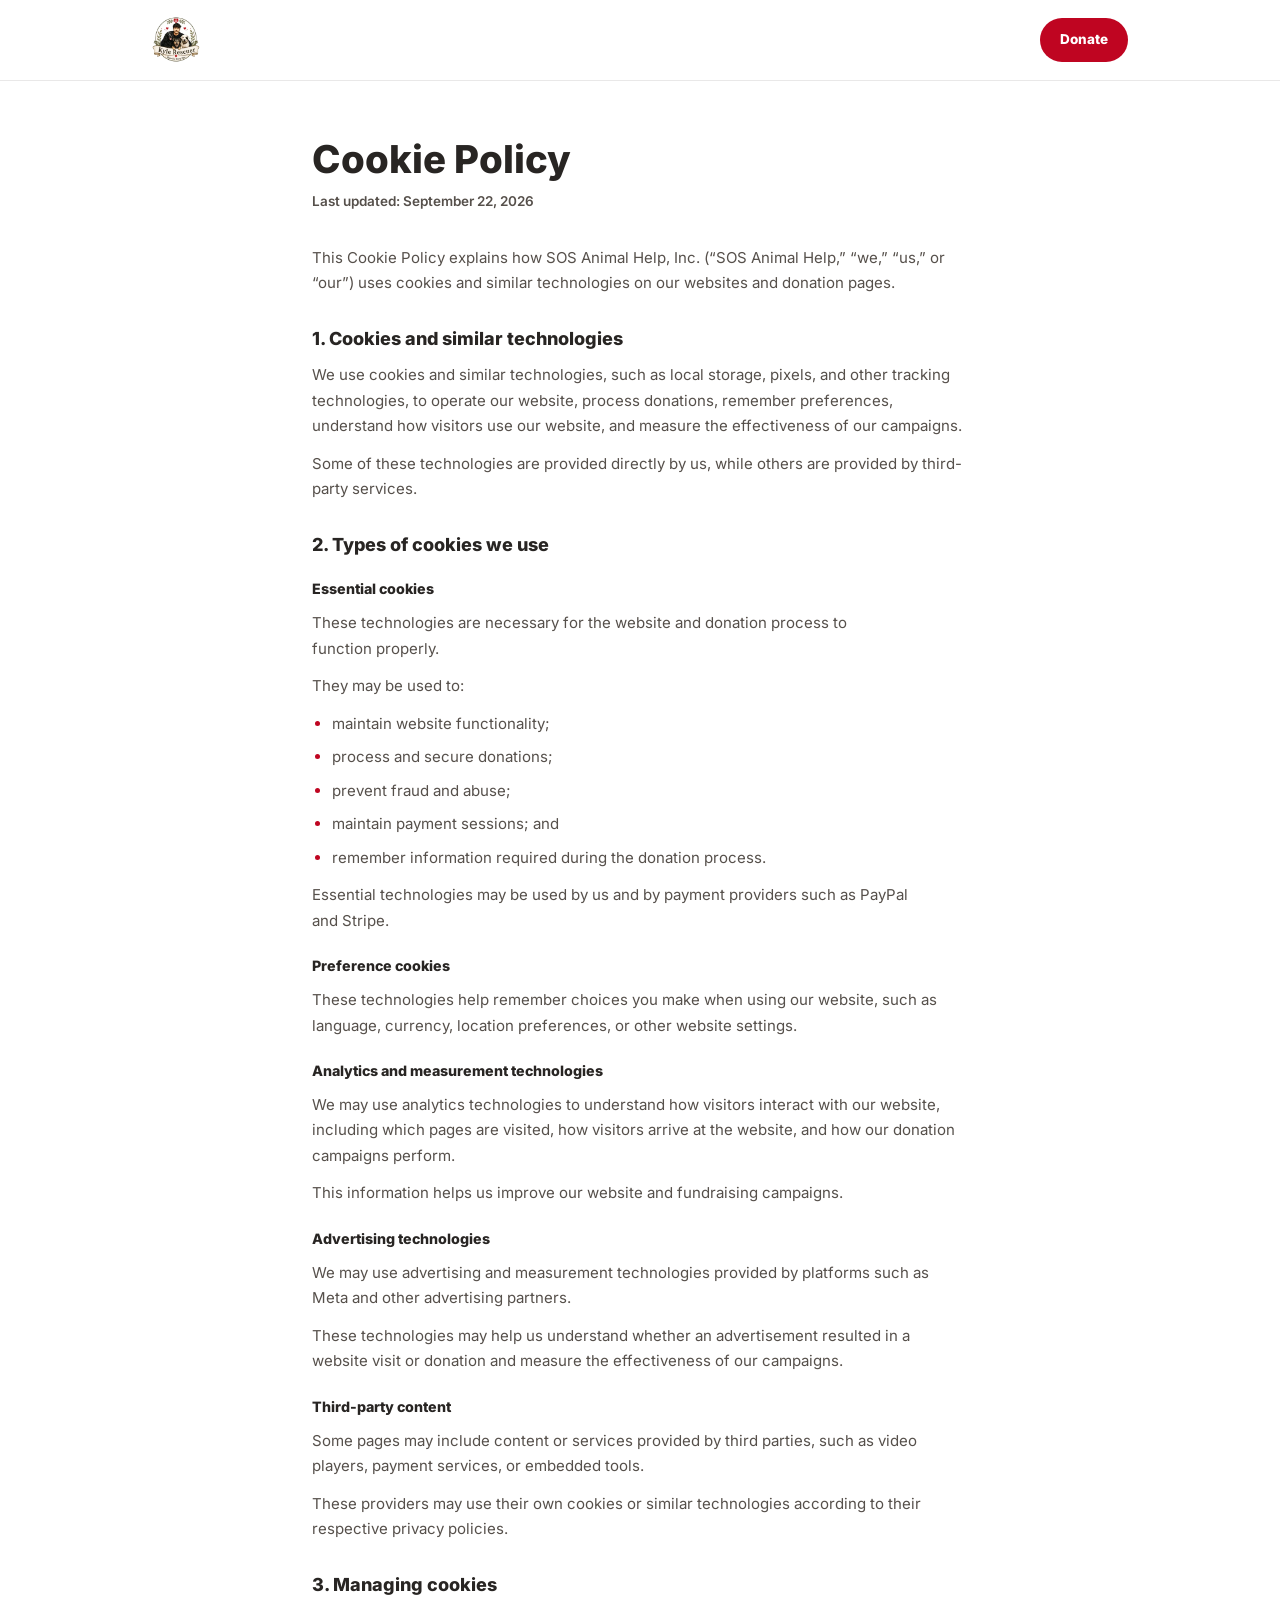
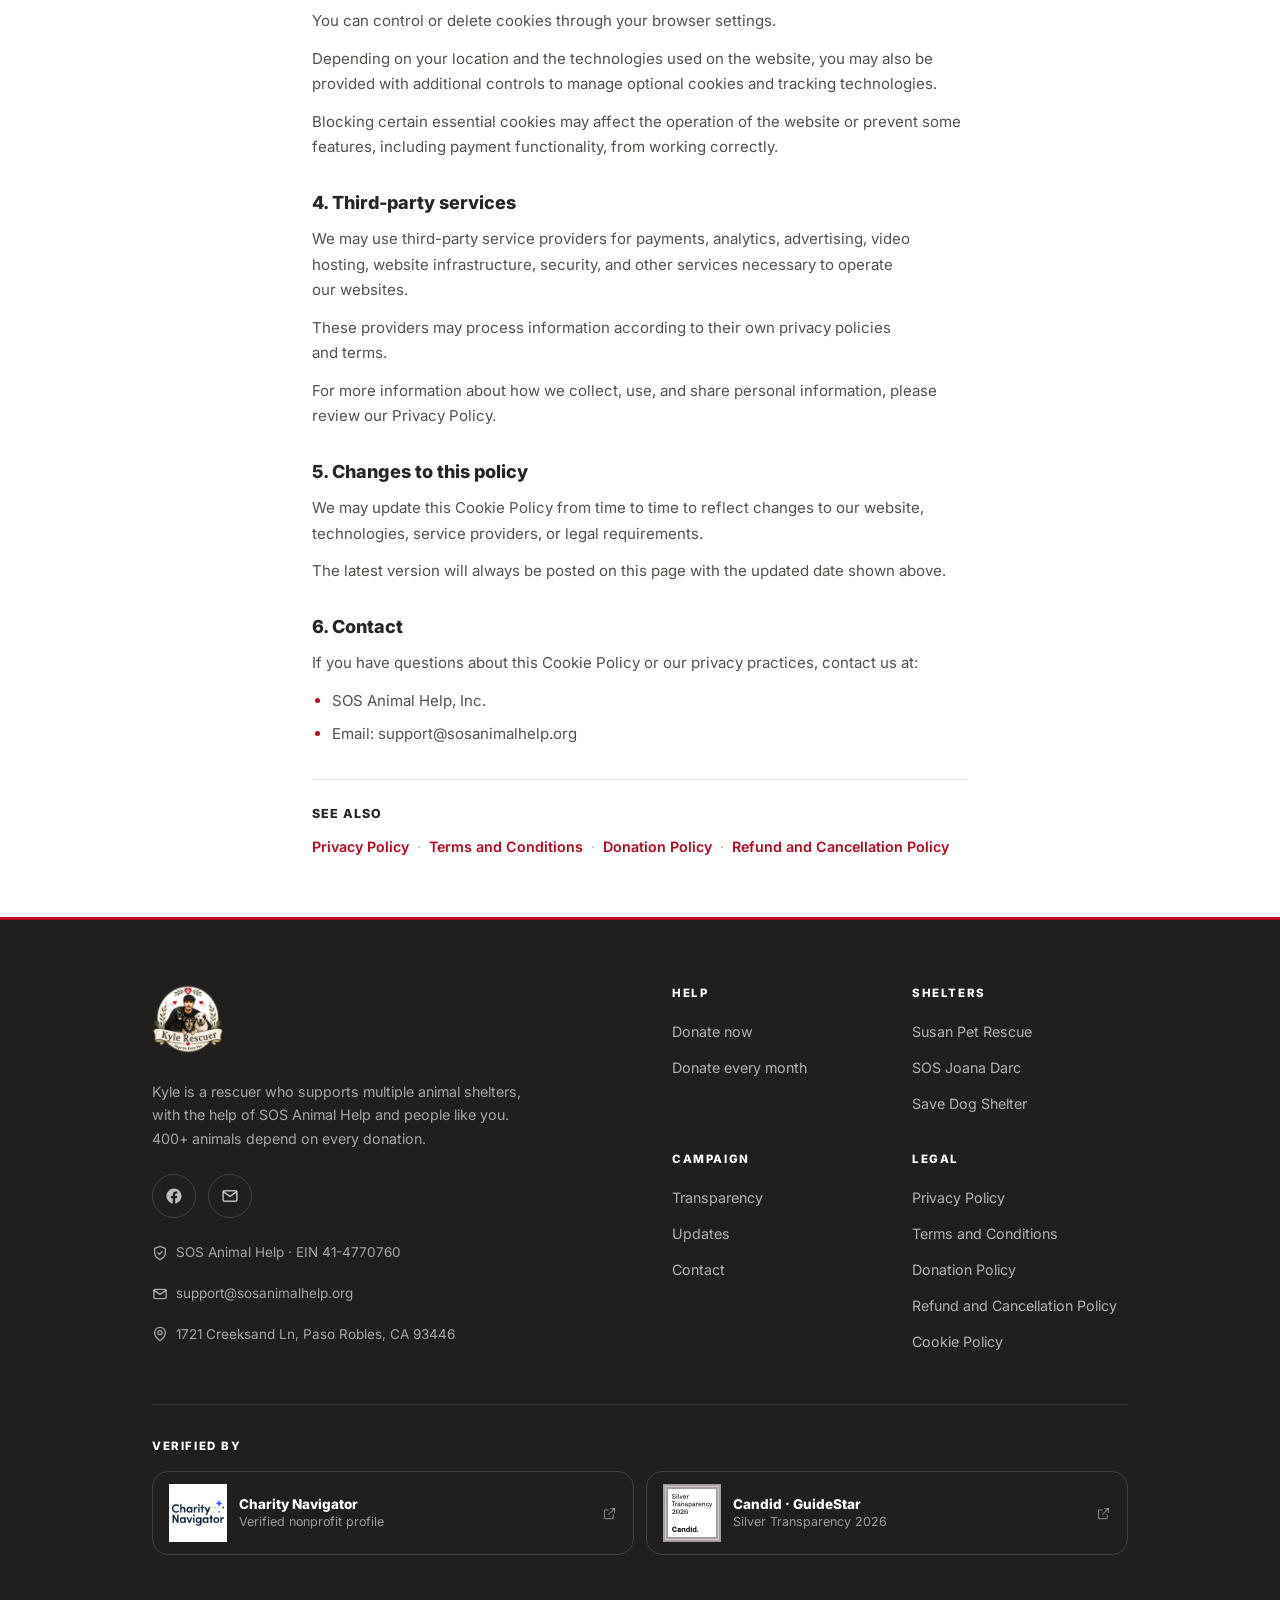
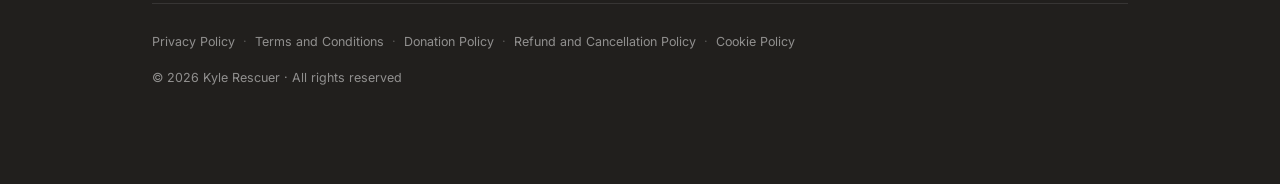
==== cookie-policy/index.html @ 78687dcd "feat: mirror complete donate.kylerescuer.org/v5 page and assets" ====
<!DOCTYPE html><html lang="en" class="__variable_dd8d1a h-full antialiased"><head><meta charSet="utf-8"/><meta name="viewport" content="width=device-width, initial-scale=1"/><link rel="preload" href="/_next/static/media/6c596dfcddeca1e9-s.p.woff2" as="font" crossorigin="" type="font/woff2"/><style data-precedence="next" data-href="/_next/static/css/963a068a236c0ef1.css">@font-face{font-family:inter;src:url(/_next/static/media/6c596dfcddeca1e9-s.p.woff2) format("woff2");font-display:swap;font-weight:400 800}@font-face{font-family:inter Fallback;src:local("Arial");ascent-override:89.79%;descent-override:22.36%;line-gap-override:0.00%;size-adjust:107.89%}.__className_dd8d1a{font-family:inter,inter Fallback}.__variable_dd8d1a{--font-inter:"inter","inter Fallback"}

/*! tailwindcss v4.3.3 | MIT License | https://tailwindcss.com */@layer properties{@supports (((-webkit-hyphens:none)) and (not (margin-trim:inline))) or ((-moz-orient:inline) and (not (color:rgb(from red r g b)))){*,::backdrop,:after,:before{--tw-translate-x:0;--tw-translate-y:0;--tw-translate-z:0;--tw-rotate-x:initial;--tw-rotate-y:initial;--tw-rotate-z:initial;--tw-skew-x:initial;--tw-skew-y:initial;--tw-pan-x:initial;--tw-pan-y:initial;--tw-pinch-zoom:initial;--tw-scroll-snap-strictness:proximity;--tw-divide-y-reverse:0;--tw-border-style:solid;--tw-gradient-position:initial;--tw-gradient-from:#0000;--tw-gradient-via:#0000;--tw-gradient-to:#0000;--tw-gradient-stops:initial;--tw-gradient-via-stops:initial;--tw-gradient-from-position:0%;--tw-gradient-via-position:50%;--tw-gradient-to-position:100%;--tw-leading:initial;--tw-font-weight:initial;--tw-tracking:initial;--tw-ordinal:initial;--tw-slashed-zero:initial;--tw-numeric-figure:initial;--tw-numeric-spacing:initial;--tw-numeric-fraction:initial;--tw-shadow:0 0 #0000;--tw-shadow-color:initial;--tw-shadow-alpha:100%;--tw-inset-shadow:0 0 #0000;--tw-inset-shadow-color:initial;--tw-inset-shadow-alpha:100%;--tw-ring-color:initial;--tw-ring-shadow:0 0 #0000;--tw-inset-ring-color:initial;--tw-inset-ring-shadow:0 0 #0000;--tw-ring-inset:initial;--tw-ring-offset-width:0px;--tw-ring-offset-color:#fff;--tw-ring-offset-shadow:0 0 #0000;--tw-outline-style:solid;--tw-blur:initial;--tw-brightness:initial;--tw-contrast:initial;--tw-grayscale:initial;--tw-hue-rotate:initial;--tw-invert:initial;--tw-opacity:initial;--tw-saturate:initial;--tw-sepia:initial;--tw-drop-shadow:initial;--tw-drop-shadow-color:initial;--tw-drop-shadow-alpha:100%;--tw-drop-shadow-size:initial;--tw-backdrop-blur:initial;--tw-backdrop-brightness:initial;--tw-backdrop-contrast:initial;--tw-backdrop-grayscale:initial;--tw-backdrop-hue-rotate:initial;--tw-backdrop-invert:initial;--tw-backdrop-opacity:initial;--tw-backdrop-saturate:initial;--tw-backdrop-sepia:initial;--tw-duration:initial;--tw-ease:initial;--tw-scale-x:1;--tw-scale-y:1;--tw-scale-z:1;--tw-content:""}}}@layer theme{:host,:root{--font-sans:-apple-system,BlinkMacSystemFont,"Segoe UI",Roboto,"Helvetica Neue","Noto Sans",Arial,sans-serif,"Apple Color Emoji","Segoe UI Emoji","Segoe UI Symbol","Noto Color Emoji";--font-mono:ui-monospace,SFMono-Regular,Menlo,Monaco,Consolas,"Liberation Mono","Courier New",monospace;--color-black:#000;--color-white:#fff;--spacing:.25rem;--font-weight-normal:400;--font-weight-medium:500;--font-weight-semibold:600;--font-weight-bold:700;--font-weight-extrabold:800;--leading-tight:1.25;--leading-snug:1.375;--ease-out:cubic-bezier(0,0,.2,1);--ease-in-out:cubic-bezier(.4,0,.2,1);--animate-spin:spin 1s linear infinite;--default-transition-duration:.15s;--default-transition-timing-function:cubic-bezier(.4,0,.2,1);--default-font-family:var(--font-sans);--default-mono-font-family:var(--font-mono);--font-display:var(--font-display);--font-body:var(--font-body)}}@layer base{*,::backdrop,:after,:before{box-sizing:border-box;border:0 solid;margin:0;padding:0}::file-selector-button{box-sizing:border-box;border:0 solid;margin:0;padding:0}:host,html{-webkit-text-size-adjust:100%;tab-size:4;line-height:1.5;font-family:var(--default-font-family,-apple-system,BlinkMacSystemFont,"Segoe UI",Roboto,"Helvetica Neue","Noto Sans",Arial,sans-serif,"Apple Color Emoji","Segoe UI Emoji","Segoe UI Symbol","Noto Color Emoji");font-feature-settings:var(--default-font-feature-settings,normal);font-variation-settings:var(--default-font-variation-settings,normal);-webkit-tap-highlight-color:transparent}hr{height:0;color:inherit;border-top-width:1px}abbr:where([title]){-webkit-text-decoration:underline dotted;text-decoration:underline dotted}h1,h2,h3,h4,h5,h6{font-size:inherit;font-weight:inherit}a{color:inherit;-webkit-text-decoration:inherit;text-decoration:inherit}b,strong{font-weight:bolder}code,kbd,pre,samp{font-family:var(--default-mono-font-family,ui-monospace,SFMono-Regular,Menlo,Monaco,Consolas,"Liberation Mono","Courier New",monospace);font-feature-settings:var(--default-mono-font-feature-settings,normal);font-variation-settings:var(--default-mono-font-variation-settings,normal);font-size:1em}small{font-size:80%}sub,sup{vertical-align:baseline;font-size:75%;line-height:0;position:relative}sub{bottom:-.25em}sup{top:-.5em}table{text-indent:0;border-color:inherit;border-collapse:collapse}:-moz-focusring:where(:not(iframe)){outline:auto}progress{vertical-align:baseline}summary{display:list-item}menu,ol,ul{list-style:none}audio,canvas,embed,iframe,img,object,svg,video{vertical-align:middle;display:block}img,video{max-width:100%;height:auto}button,input,optgroup,select,textarea{font:inherit;font-feature-settings:inherit;font-variation-settings:inherit;letter-spacing:inherit;color:inherit;opacity:1;background-color:#0000;border-radius:0}::file-selector-button{font:inherit;font-feature-settings:inherit;font-variation-settings:inherit;letter-spacing:inherit;color:inherit;opacity:1;background-color:#0000;border-radius:0}:where(select:is([multiple],[size])) optgroup{font-weight:bolder}:where(select:is([multiple],[size])) optgroup option{padding-inline-start:20px}::file-selector-button{margin-inline-end:4px}::placeholder{opacity:1}@supports (not ((-webkit-appearance:-apple-pay-button))) or (contain-intrinsic-size:1px){::placeholder{color:currentColor}@supports (color:color-mix(in lab,red,red)){::placeholder{color:color-mix(in oklab,currentcolor 50%,transparent)}}}textarea{resize:vertical}::-webkit-search-decoration{-webkit-appearance:none}::-webkit-date-and-time-value{min-height:1lh;text-align:inherit}::-webkit-datetime-edit{display:inline-flex}::-webkit-datetime-edit-fields-wrapper{padding:0}::-webkit-datetime-edit,::-webkit-datetime-edit-year-field{padding-block:0}::-webkit-datetime-edit-day-field,::-webkit-datetime-edit-month-field{padding-block:0}::-webkit-datetime-edit-hour-field,::-webkit-datetime-edit-minute-field{padding-block:0}::-webkit-datetime-edit-millisecond-field,::-webkit-datetime-edit-second-field{padding-block:0}::-webkit-datetime-edit-meridiem-field{padding-block:0}::-webkit-calendar-picker-indicator{line-height:1}:-moz-ui-invalid{box-shadow:none}button,input:where([type=button],[type=reset],[type=submit]){appearance:button}::file-selector-button{appearance:button}::-webkit-inner-spin-button,::-webkit-outer-spin-button{height:auto}[hidden]:where(:not([hidden=until-found])){display:none!important}html{scroll-behavior:smooth}body{background-color:var(--sos-surface);color:var(--sos-ink-900);font-family:var(--font-body);font-size:clamp(.938rem,.913rem + .109vw,1rem);line-height:var(--lh-body);-webkit-font-smoothing:antialiased;text-rendering:optimizelegibility}h1,h2,h3{font-family:var(--font-display);text-wrap:balance}p{text-wrap:pretty}:where(button,[role=button]):not(:disabled){cursor:pointer}:where(a,button,input,select,textarea,summary,[tabindex]):focus-visible{outline:3px solid var(--sos-action);outline-offset:2px;border-radius:2px}::selection{background:var(--sos-action);color:var(--sos-action-ink)}:where([id]){scroll-margin-top:calc(var(--header-h) + 12px)}}@layer components{.container-grid{max-width:1140px}.container-grid,.container-wide{width:100%;margin-inline:auto;padding-inline:20px}.container-wide{max-width:1280px}@media (min-width:768px){.container-wide{padding-inline:40px}}.container-narrow{width:100%;max-width:var(--grid-narrow);margin-inline:auto;padding-inline:20px}@media (min-width:768px){.container-narrow{padding-inline:32px}}.screen-section{height:calc(100svh - var(--header-h));flex-direction:column;justify-content:center;display:flex}.screen-section__flex{flex:auto;min-height:0}.band-night{background-color:var(--sos-night);color:#fff}.band-night h1,.band-night h2,.band-night h3{color:#fff}.band-night p{color:#ffffffb8}.prose-campaign p{max-width:var(--measure);color:var(--sos-ink-600);margin-bottom:16px}.prose-campaign p:last-child{margin-bottom:0}}@layer utilities{.pointer-events-none{pointer-events:none}.visible{visibility:visible}.sr-only{clip-path:inset(50%);white-space:nowrap;border-width:0;width:1px;height:1px;margin:-1px;padding:0;overflow:hidden}.absolute,.sr-only{position:absolute}.fixed{position:fixed}.relative{position:relative}.static{position:static}.sticky{position:sticky}.inset-0{inset:0}.inset-x-0{inset-inline:0}.inset-y-0{inset-block:0}.-top-1{top:calc(var(--spacing) * -1)}.-top-2{top:calc(var(--spacing) * -2)}.-top-3{top:calc(var(--spacing) * -3)}.top-0{top:0}.top-1\/2{top:50%}.top-2\.5{top:calc(var(--spacing) * 2.5)}.top-3{top:calc(var(--spacing) * 3)}.top-\[6px\]{top:6px}.-right-1{right:calc(var(--spacing) * -1)}.right-0{right:0}.right-2{right:calc(var(--spacing) * 2)}.right-2\.5{right:calc(var(--spacing) * 2.5)}.right-3{right:calc(var(--spacing) * 3)}.bottom-0{bottom:0}.bottom-0\.5{bottom:calc(var(--spacing) * .5)}.bottom-full{bottom:100%}.-left-\[7px\]{left:-7px}.left-0{left:0}.left-1\/2{left:50%}.left-2{left:calc(var(--spacing) * 2)}.left-3{left:calc(var(--spacing) * 3)}.left-6{left:calc(var(--spacing) * 6)}.isolate{isolation:isolate}.z-0{z-index:0}.z-10{z-index:10}.z-20{z-index:20}.z-30{z-index:30}.z-40{z-index:40}.z-50{z-index:50}.z-60{z-index:60}.z-65{z-index:65}.z-\[55\]{z-index:55}.z-\[60\]{z-index:60}.z-\[65\]{z-index:65}.z-\[70\]{z-index:70}.order-first{order:-9999}.col-span-2{grid-column:span 2/span 2}.container{width:100%}@media (min-width:40rem){.container{max-width:40rem}}@media (min-width:48rem){.container{max-width:48rem}}@media (min-width:64rem){.container{max-width:64rem}}@media (min-width:80rem){.container{max-width:80rem}}@media (min-width:96rem){.container{max-width:96rem}}.m-0{margin:0}.-mx-4{margin-inline:calc(var(--spacing) * -4)}.-mx-5{margin-inline:calc(var(--spacing) * -5)}.mx-auto{margin-inline:auto}.-mt-1\.5{margin-top:calc(var(--spacing) * -1.5)}.-mt-3{margin-top:calc(var(--spacing) * -3)}.mt-0\.5{margin-top:calc(var(--spacing) * .5)}.mt-1{margin-top:var(--spacing)}.mt-1\.5{margin-top:calc(var(--spacing) * 1.5)}.mt-2{margin-top:calc(var(--spacing) * 2)}.mt-3{margin-top:calc(var(--spacing) * 3)}.mt-5{margin-top:calc(var(--spacing) * 5)}.mt-\[2px\]{margin-top:2px}.mt-\[5px\]{margin-top:5px}.mt-\[7px\]{margin-top:7px}.mt-auto{margin-top:auto}.mb-2{margin-bottom:calc(var(--spacing) * 2)}.mb-3{margin-bottom:calc(var(--spacing) * 3)}.mb-4{margin-bottom:calc(var(--spacing) * 4)}.-ml-\[2px\]{margin-left:-2px}.ml-\[3px\]{margin-left:3px}.ml-auto{margin-left:auto}.block{display:block}.contents{display:contents}.flex{display:flex}.grid{display:grid}.hidden{display:none}.inline{display:inline}.inline-block{display:inline-block}.inline-flex{display:inline-flex}.table{display:table}.aspect-\[3\/4\]{aspect-ratio:3/4}.aspect-\[4\/3\]{aspect-ratio:4/3}.aspect-\[4\/5\]{aspect-ratio:4/5}.aspect-\[7\/6\]{aspect-ratio:7/6}.aspect-\[9\/16\]{aspect-ratio:9/16}.aspect-\[16\/7\]{aspect-ratio:16/7}.aspect-\[16\/9\]{aspect-ratio:16/9}.aspect-\[16\/11\]{aspect-ratio:16/11}.aspect-auto{aspect-ratio:auto}.aspect-square{aspect-ratio:1}.h-0{height:0}.h-1\.5{height:calc(var(--spacing) * 1.5)}.h-2{height:calc(var(--spacing) * 2)}.h-3{height:calc(var(--spacing) * 3)}.h-6{height:calc(var(--spacing) * 6)}.h-\[3px\]{height:3px}.h-\[5px\]{height:5px}.h-\[6px\]{height:6px}.h-\[7px\]{height:7px}.h-\[10px\]{height:10px}.h-\[11px\]{height:11px}.h-\[14px\]{height:14px}.h-\[16px\]{height:16px}.h-\[18px\]{height:18px}.h-\[20px\]{height:20px}.h-\[24px\]{height:24px}.h-\[26px\]{height:26px}.h-\[28px\]{height:28px}.h-\[30px\]{height:30px}.h-\[32px\]{height:32px}.h-\[34px\]{height:34px}.h-\[36px\]{height:36px}.h-\[38px\]{height:38px}.h-\[40px\]{height:40px}.h-\[44px\]{height:44px}.h-\[45px\]{height:45px}.h-\[48px\]{height:48px}.h-\[52px\]{height:52px}.h-\[56px\]{height:56px}.h-\[58px\]{height:58px}.h-\[64px\]{height:64px}.h-\[68px\]{height:68px}.h-\[72px\]{height:72px}.h-\[84px\]{height:84px}.h-\[88px\]{height:88px}.h-\[100dvh\]{height:100dvh}.h-\[112px\]{height:112px}.h-\[var\(--header-h\)\]{height:var(--header-h)}.h-auto{height:auto}.h-full{height:100%}.h-px{height:1px}.max-h-\[92dvh\]{max-height:92dvh}.max-h-\[92svh\]{max-height:92svh}.max-h-\[94dvh\]{max-height:94dvh}.max-h-\[230px\]{max-height:230px}.min-h-0{min-height:0}.min-h-\[36px\]{min-height:36px}.min-h-\[40px\]{min-height:40px}.min-h-\[42px\]{min-height:42px}.min-h-\[44px\]{min-height:44px}.min-h-\[46px\]{min-height:46px}.min-h-\[48px\]{min-height:48px}.min-h-\[50px\]{min-height:50px}.min-h-\[52px\]{min-height:52px}.min-h-\[56px\]{min-height:56px}.min-h-\[58px\]{min-height:58px}.min-h-\[60px\]{min-height:60px}.min-h-\[72px\]{min-height:72px}.min-h-\[240px\]{min-height:240px}.min-h-\[clamp\(2\.875rem\,5\.2vh\,3\.25rem\)\]{min-height:clamp(2.875rem,5.2vh,3.25rem)}.min-h-dvh{min-height:100dvh}.min-h-full{min-height:100%}.min-h-svh{min-height:100svh}.w-1\.5{width:calc(var(--spacing) * 1.5)}.w-2{width:calc(var(--spacing) * 2)}.w-3{width:calc(var(--spacing) * 3)}.w-4{width:calc(var(--spacing) * 4)}.w-\[1\%\]{width:1%}.w-\[5px\]{width:5px}.w-\[6px\]{width:6px}.w-\[7px\]{width:7px}.w-\[10px\]{width:10px}.w-\[11px\]{width:11px}.w-\[14px\]{width:14px}.w-\[16px\]{width:16px}.w-\[17px\]{width:17px}.w-\[18px\]{width:18px}.w-\[20px\]{width:20px}.w-\[24px\]{width:24px}.w-\[26px\]{width:26px}.w-\[28px\]{width:28px}.w-\[30px\]{width:30px}.w-\[32px\]{width:32px}.w-\[34px\]{width:34px}.w-\[36px\]{width:36px}.w-\[38px\]{width:38px}.w-\[40px\]{width:40px}.w-\[44px\]{width:44px}.w-\[48px\]{width:48px}.w-\[52px\]{width:52px}.w-\[56px\]{width:56px}.w-\[58px\]{width:58px}.w-\[64px\]{width:64px}.w-\[68px\]{width:68px}.w-\[72px\]{width:72px}.w-\[84px\]{width:84px}.w-\[88px\]{width:88px}.w-\[260px\]{width:260px}.w-\[min\(86vw\,340px\)\]{width:min(86vw,340px)}.w-auto{width:auto}.w-fit{width:fit-content}.w-full{width:100%}.max-w-\[24ch\]{max-width:24ch}.max-w-\[36ch\]{max-width:36ch}.max-w-\[40ch\]{max-width:40ch}.max-w-\[42ch\]{max-width:42ch}.max-w-\[46ch\]{max-width:46ch}.max-w-\[54ch\]{max-width:54ch}.max-w-\[62ch\]{max-width:62ch}.max-w-\[72ch\]{max-width:72ch}.max-w-\[380px\]{max-width:380px}.max-w-\[400px\]{max-width:400px}.max-w-\[420px\]{max-width:420px}.max-w-\[460px\]{max-width:460px}.max-w-\[480px\]{max-width:480px}.max-w-\[520px\]{max-width:520px}.max-w-\[640px\]{max-width:640px}.max-w-\[660px\]{max-width:660px}.max-w-\[760px\]{max-width:760px}.max-w-\[860px\]{max-width:860px}.max-w-\[960px\]{max-width:960px}.max-w-\[var\(--hero-col\)\]{max-width:var(--hero-col)}.min-w-0{min-width:0}.min-w-\[640px\]{min-width:640px}.flex-1{flex:1}.flex-shrink,.shrink{flex-shrink:1}.shrink-0{flex-shrink:0}.basis-0{flex-basis:0}.basis-\[150px\]{flex-basis:150px}.border-collapse{border-collapse:collapse}.origin-left{transform-origin:0}.-translate-x-1\/2{--tw-translate-x:calc(calc(1 / 2 * 100%) * -1)}.-translate-x-1\/2,.-translate-y-1\/2{translate:var(--tw-translate-x) var(--tw-translate-y)}.-translate-y-1\/2{--tw-translate-y:calc(calc(1 / 2 * 100%) * -1)}.transform{transform:var(--tw-rotate-x,) var(--tw-rotate-y,) var(--tw-rotate-z,) var(--tw-skew-x,) var(--tw-skew-y,)}.animate-spin{animation:var(--animate-spin)}.cursor-pointer{cursor:pointer}.touch-pan-y{--tw-pan-y:pan-y;touch-action:var(--tw-pan-x,) var(--tw-pan-y,) var(--tw-pinch-zoom,)}.resize{resize:both}.snap-x{scroll-snap-type:x var(--tw-scroll-snap-strictness)}.snap-mandatory{--tw-scroll-snap-strictness:mandatory}.snap-center{scroll-snap-align:center}.list-disc{list-style-type:disc}.list-none{list-style-type:none}.appearance-none{appearance:none}.grid-cols-1{grid-template-columns:repeat(1,minmax(0,1fr))}.grid-cols-2{grid-template-columns:repeat(2,minmax(0,1fr))}.grid-cols-3{grid-template-columns:repeat(3,minmax(0,1fr))}.grid-cols-\[1fr_auto_1fr\]{grid-template-columns:1fr auto 1fr}.flex-col{flex-direction:column}.flex-wrap{flex-wrap:wrap}.content-start{align-content:flex-start}.items-baseline{align-items:baseline}.items-center{align-items:center}.items-end{align-items:flex-end}.items-start{align-items:flex-start}.items-stretch{align-items:stretch}.justify-between{justify-content:space-between}.justify-center{justify-content:center}.justify-end{justify-content:flex-end}.gap-0\.5{gap:calc(var(--spacing) * .5)}.gap-1{gap:var(--spacing)}.gap-1\.5{gap:calc(var(--spacing) * 1.5)}.gap-2{gap:calc(var(--spacing) * 2)}.gap-2\.5{gap:calc(var(--spacing) * 2.5)}.gap-3{gap:calc(var(--spacing) * 3)}.gap-3\.5{gap:calc(var(--spacing) * 3.5)}.gap-4{gap:calc(var(--spacing) * 4)}.gap-5{gap:calc(var(--spacing) * 5)}.gap-6{gap:calc(var(--spacing) * 6)}.gap-8{gap:calc(var(--spacing) * 8)}.gap-12{gap:calc(var(--spacing) * 12)}.gap-\[6px\]{gap:6px}.gap-\[8px\]{gap:8px}.gap-\[clamp\(0\.5rem\,1\.2vh\,0\.75rem\)\]{gap:clamp(.5rem,1.2vh,.75rem)}.gap-\[clamp\(0\.5rem\,1\.4vh\,1rem\)\]{gap:clamp(.5rem,1.4vh,1rem)}.gap-\[clamp\(1\.5rem\,4vh\,2\.25rem\)\]{gap:clamp(1.5rem,4vh,2.25rem)}.gap-\[clamp\(1\.25rem\,3\.5vh\,2rem\)\]{gap:clamp(1.25rem,3.5vh,2rem)}.gap-\[clamp\(1\.25rem\,3vh\,2rem\)\]{gap:clamp(1.25rem,3vh,2rem)}.gap-px{gap:1px}.gap-x-1\.5{column-gap:calc(var(--spacing) * 1.5)}.gap-x-2{column-gap:calc(var(--spacing) * 2)}.gap-x-3{column-gap:calc(var(--spacing) * 3)}.gap-x-4{column-gap:calc(var(--spacing) * 4)}.gap-y-0\.5{row-gap:calc(var(--spacing) * .5)}.gap-y-1{row-gap:var(--spacing)}.gap-y-2{row-gap:calc(var(--spacing) * 2)}.gap-y-2\.5{row-gap:calc(var(--spacing) * 2.5)}:where(.divide-y>:not(:last-child)){--tw-divide-y-reverse:0;border-bottom-style:var(--tw-border-style);border-top-style:var(--tw-border-style);border-top-width:calc(1px * var(--tw-divide-y-reverse));border-bottom-width:calc(1px * calc(1 - var(--tw-divide-y-reverse)))}:where(.divide-ink-900\/\[\.07\]>:not(:last-child)){border-color:var(--sos-ink-900)}@supports (color:color-mix(in lab,red,red)){:where(.divide-ink-900\/\[\.07\]>:not(:last-child)){border-color:color-mix(in oklab,var(--sos-ink-900) 7%,transparent)}}.self-start{align-self:flex-start}.justify-self-end{justify-self:flex-end}.truncate{text-overflow:ellipsis;white-space:nowrap}.overflow-hidden,.truncate{overflow:hidden}.overflow-x-auto{overflow-x:auto}.overflow-y-auto{overflow-y:auto}.overscroll-contain{overscroll-behavior:contain}.rounded{border-radius:.25rem}.rounded-\[4px\]{border-radius:4px}.rounded-\[6px\]{border-radius:6px}.rounded-card{border-radius:var(--r-card)}.rounded-chip{border-radius:var(--r-chip)}.rounded-full{border-radius:3.40282e+38px}.rounded-lg{border-radius:var(--r-lg)}.rounded-md{border-radius:var(--r-md)}.rounded-pill{border-radius:var(--r-pill)}.rounded-sm{border-radius:var(--r-sm)}.rounded-t-lg{border-top-left-radius:var(--r-lg);border-top-right-radius:var(--r-lg)}.border{border-style:var(--tw-border-style);border-width:1px}.border-2{border-style:var(--tw-border-style);border-width:2px}.border-4{border-style:var(--tw-border-style);border-width:4px}.border-\[3px\]{border-style:var(--tw-border-style);border-width:3px}.border-y{border-block-style:var(--tw-border-style);border-block-width:1px}.border-t{border-top-style:var(--tw-border-style);border-top-width:1px}.border-r{border-right-style:var(--tw-border-style);border-right-width:1px}.border-b{border-bottom-style:var(--tw-border-style);border-bottom-width:1px}.border-b-2{border-bottom-style:var(--tw-border-style);border-bottom-width:2px}.border-l-2{border-left-style:var(--tw-border-style);border-left-width:2px}.border-l-4{border-left-style:var(--tw-border-style);border-left-width:4px}.border-\[\#2c2c2e\]{border-color:#2c2c2e}.border-\[\#a30d0d\]{border-color:#a30d0d}.border-\[\#a30d0d\]\/30{border-color:oklab(45.4371% .157668 .0852023/.3)}.border-action{border-color:var(--sos-action)}.border-donate{border-color:var(--sos-donate)}.border-donate-ink\/30{border-color:var(--sos-donate-ink)}@supports (color:color-mix(in lab,red,red)){.border-donate-ink\/30{border-color:color-mix(in oklab,var(--sos-donate-ink) 30%,transparent)}}.border-donate\/20{border-color:var(--sos-donate)}@supports (color:color-mix(in lab,red,red)){.border-donate\/20{border-color:color-mix(in oklab,var(--sos-donate) 20%,transparent)}}.border-donate\/25{border-color:var(--sos-donate)}@supports (color:color-mix(in lab,red,red)){.border-donate\/25{border-color:color-mix(in oklab,var(--sos-donate) 25%,transparent)}}.border-donate\/30{border-color:var(--sos-donate)}@supports (color:color-mix(in lab,red,red)){.border-donate\/30{border-color:color-mix(in oklab,var(--sos-donate) 30%,transparent)}}.border-error{border-color:var(--sos-error)}.border-ink-600{border-color:var(--sos-ink-600)}.border-ink-900,.border-ink-900\/10{border-color:var(--sos-ink-900)}@supports (color:color-mix(in lab,red,red)){.border-ink-900\/10{border-color:color-mix(in oklab,var(--sos-ink-900) 10%,transparent)}}.border-ink-900\/15{border-color:var(--sos-ink-900)}@supports (color:color-mix(in lab,red,red)){.border-ink-900\/15{border-color:color-mix(in oklab,var(--sos-ink-900) 15%,transparent)}}.border-ink-900\/20{border-color:var(--sos-ink-900)}@supports (color:color-mix(in lab,red,red)){.border-ink-900\/20{border-color:color-mix(in oklab,var(--sos-ink-900) 20%,transparent)}}.border-ink-900\/25{border-color:var(--sos-ink-900)}@supports (color:color-mix(in lab,red,red)){.border-ink-900\/25{border-color:color-mix(in oklab,var(--sos-ink-900) 25%,transparent)}}.border-ink-900\/30{border-color:var(--sos-ink-900)}@supports (color:color-mix(in lab,red,red)){.border-ink-900\/30{border-color:color-mix(in oklab,var(--sos-ink-900) 30%,transparent)}}.border-ink-900\/\[\.07\]{border-color:var(--sos-ink-900)}@supports (color:color-mix(in lab,red,red)){.border-ink-900\/\[\.07\]{border-color:color-mix(in oklab,var(--sos-ink-900) 7%,transparent)}}.border-ink-900\/\[\.08\]{border-color:var(--sos-ink-900)}@supports (color:color-mix(in lab,red,red)){.border-ink-900\/\[\.08\]{border-color:color-mix(in oklab,var(--sos-ink-900) 8%,transparent)}}.border-ink-900\/\[\.12\]{border-color:var(--sos-ink-900)}@supports (color:color-mix(in lab,red,red)){.border-ink-900\/\[\.12\]{border-color:color-mix(in oklab,var(--sos-ink-900) 12%,transparent)}}.border-transparent{border-color:#0000}.border-white{border-color:var(--color-white)}.border-white\/10{border-color:#ffffff1a}@supports (color:color-mix(in lab,red,red)){.border-white\/10{border-color:color-mix(in oklab,var(--color-white) 10%,transparent)}}.border-white\/15{border-color:#ffffff26}@supports (color:color-mix(in lab,red,red)){.border-white\/15{border-color:color-mix(in oklab,var(--color-white) 15%,transparent)}}.border-white\/30{border-color:#ffffff4d}@supports (color:color-mix(in lab,red,red)){.border-white\/30{border-color:color-mix(in oklab,var(--color-white) 30%,transparent)}}.border-t-\[\#a30d0d\]{border-top-color:#a30d0d}.border-t-donate{border-top-color:var(--sos-donate)}.border-t-donate-ink{border-top-color:var(--sos-donate-ink)}.border-t-white{border-top-color:var(--color-white)}.bg-\[\#2c2c2e\]{background-color:#2c2c2e}.bg-\[\#635BFF\]{background-color:#635bff}.bg-\[\#a30d0d\]{background-color:#a30d0d}.bg-\[\#f5f5f5\]{background-color:#f5f5f5}.bg-accent-soft{background-color:var(--org-accent-soft)}.bg-action{background-color:var(--sos-action)}.bg-action-deep{background-color:var(--sos-action-deep)}.bg-action\/10{background-color:var(--sos-action)}@supports (color:color-mix(in lab,red,red)){.bg-action\/10{background-color:color-mix(in oklab,var(--sos-action) 10%,transparent)}}.bg-action\/60{background-color:var(--sos-action)}@supports (color:color-mix(in lab,red,red)){.bg-action\/60{background-color:color-mix(in oklab,var(--sos-action) 60%,transparent)}}.bg-action\/\[\.06\]{background-color:var(--sos-action)}@supports (color:color-mix(in lab,red,red)){.bg-action\/\[\.06\]{background-color:color-mix(in oklab,var(--sos-action) 6%,transparent)}}.bg-black{background-color:var(--color-black)}.bg-black\/60{background-color:#0009}@supports (color:color-mix(in lab,red,red)){.bg-black\/60{background-color:color-mix(in oklab,var(--color-black) 60%,transparent)}}.bg-donate,.bg-donate\/10{background-color:var(--sos-donate)}@supports (color:color-mix(in lab,red,red)){.bg-donate\/10{background-color:color-mix(in oklab,var(--sos-donate) 10%,transparent)}}.bg-donate\/15{background-color:var(--sos-donate)}@supports (color:color-mix(in lab,red,red)){.bg-donate\/15{background-color:color-mix(in oklab,var(--sos-donate) 15%,transparent)}}.bg-donate\/70{background-color:var(--sos-donate)}@supports (color:color-mix(in lab,red,red)){.bg-donate\/70{background-color:color-mix(in oklab,var(--sos-donate) 70%,transparent)}}.bg-donate\/\[\.07\]{background-color:var(--sos-donate)}@supports (color:color-mix(in lab,red,red)){.bg-donate\/\[\.07\]{background-color:color-mix(in oklab,var(--sos-donate) 7%,transparent)}}.bg-donate\/\[\.08\]{background-color:var(--sos-donate)}@supports (color:color-mix(in lab,red,red)){.bg-donate\/\[\.08\]{background-color:color-mix(in oklab,var(--sos-donate) 8%,transparent)}}.bg-error\/10{background-color:var(--sos-error)}@supports (color:color-mix(in lab,red,red)){.bg-error\/10{background-color:color-mix(in oklab,var(--sos-error) 10%,transparent)}}.bg-graphite{background-color:var(--sos-graphite)}.bg-highlight\/25{background-color:var(--sos-highlight)}@supports (color:color-mix(in lab,red,red)){.bg-highlight\/25{background-color:color-mix(in oklab,var(--sos-highlight) 25%,transparent)}}.bg-ink-300{background-color:var(--sos-ink-300)}.bg-ink-900,.bg-ink-900\/10{background-color:var(--sos-ink-900)}@supports (color:color-mix(in lab,red,red)){.bg-ink-900\/10{background-color:color-mix(in oklab,var(--sos-ink-900) 10%,transparent)}}.bg-ink-900\/20{background-color:var(--sos-ink-900)}@supports (color:color-mix(in lab,red,red)){.bg-ink-900\/20{background-color:color-mix(in oklab,var(--sos-ink-900) 20%,transparent)}}.bg-ink-900\/60{background-color:var(--sos-ink-900)}@supports (color:color-mix(in lab,red,red)){.bg-ink-900\/60{background-color:color-mix(in oklab,var(--sos-ink-900) 60%,transparent)}}.bg-ink-900\/\[\.03\]{background-color:var(--sos-ink-900)}@supports (color:color-mix(in lab,red,red)){.bg-ink-900\/\[\.03\]{background-color:color-mix(in oklab,var(--sos-ink-900) 3%,transparent)}}.bg-ink-900\/\[\.07\]{background-color:var(--sos-ink-900)}@supports (color:color-mix(in lab,red,red)){.bg-ink-900\/\[\.07\]{background-color:color-mix(in oklab,var(--sos-ink-900) 7%,transparent)}}.bg-night,.bg-night\/45{background-color:var(--sos-night)}@supports (color:color-mix(in lab,red,red)){.bg-night\/45{background-color:color-mix(in oklab,var(--sos-night) 45%,transparent)}}.bg-night\/70{background-color:var(--sos-night)}@supports (color:color-mix(in lab,red,red)){.bg-night\/70{background-color:color-mix(in oklab,var(--sos-night) 70%,transparent)}}.bg-night\/80{background-color:var(--sos-night)}@supports (color:color-mix(in lab,red,red)){.bg-night\/80{background-color:color-mix(in oklab,var(--sos-night) 80%,transparent)}}.bg-progress{background-color:var(--sos-progress)}.bg-surface{background-color:var(--sos-surface)}.bg-surface-alt{background-color:var(--sos-surface-alt)}.bg-surface\/90{background-color:var(--sos-surface)}@supports (color:color-mix(in lab,red,red)){.bg-surface\/90{background-color:color-mix(in oklab,var(--sos-surface) 90%,transparent)}}.bg-surface\/92{background-color:var(--sos-surface)}@supports (color:color-mix(in lab,red,red)){.bg-surface\/92{background-color:color-mix(in oklab,var(--sos-surface) 92%,transparent)}}.bg-surface\/95{background-color:var(--sos-surface)}@supports (color:color-mix(in lab,red,red)){.bg-surface\/95{background-color:color-mix(in oklab,var(--sos-surface) 95%,transparent)}}.bg-surface\/98{background-color:var(--sos-surface)}@supports (color:color-mix(in lab,red,red)){.bg-surface\/98{background-color:color-mix(in oklab,var(--sos-surface) 98%,transparent)}}.bg-transparent{background-color:#0000}.bg-warning{background-color:var(--sos-warning)}.bg-white{background-color:var(--color-white)}.bg-white\/10{background-color:#ffffff1a}@supports (color:color-mix(in lab,red,red)){.bg-white\/10{background-color:color-mix(in oklab,var(--color-white) 10%,transparent)}}.bg-white\/15{background-color:#ffffff26}@supports (color:color-mix(in lab,red,red)){.bg-white\/15{background-color:color-mix(in oklab,var(--color-white) 15%,transparent)}}.bg-white\/20{background-color:#fff3}@supports (color:color-mix(in lab,red,red)){.bg-white\/20{background-color:color-mix(in oklab,var(--color-white) 20%,transparent)}}.bg-linear-to-t{--tw-gradient-position:to top}@supports (background-image:linear-gradient(in lab,red,red)){.bg-linear-to-t{--tw-gradient-position:to top in oklab}}.bg-linear-to-t{background-image:linear-gradient(var(--tw-gradient-stops))}.from-night\/45{--tw-gradient-from:var(--sos-night)}@supports (color:color-mix(in lab,red,red)){.from-night\/45{--tw-gradient-from:color-mix(in oklab,var(--sos-night) 45%,transparent)}}.from-night\/45{--tw-gradient-stops:var(--tw-gradient-via-stops,var(--tw-gradient-position),var(--tw-gradient-from) var(--tw-gradient-from-position),var(--tw-gradient-to) var(--tw-gradient-to-position))}.to-transparent{--tw-gradient-to:transparent;--tw-gradient-stops:var(--tw-gradient-via-stops,var(--tw-gradient-position),var(--tw-gradient-from) var(--tw-gradient-from-position),var(--tw-gradient-to) var(--tw-gradient-to-position))}.object-contain{object-fit:contain}.object-cover{object-fit:cover}.object-\[center_18\%\]{object-position:center 18%}.object-top{object-position:top}.p-0{padding:0}.p-2\.5{padding:calc(var(--spacing) * 2.5)}.p-3{padding:calc(var(--spacing) * 3)}.p-3\.5{padding:calc(var(--spacing) * 3.5)}.p-4{padding:calc(var(--spacing) * 4)}.p-5{padding:calc(var(--spacing) * 5)}.p-6{padding:calc(var(--spacing) * 6)}.px-0{padding-inline:0}.px-1{padding-inline:var(--spacing)}.px-1\.5{padding-inline:calc(var(--spacing) * 1.5)}.px-2{padding-inline:calc(var(--spacing) * 2)}.px-2\.5{padding-inline:calc(var(--spacing) * 2.5)}.px-3{padding-inline:calc(var(--spacing) * 3)}.px-3\.5{padding-inline:calc(var(--spacing) * 3.5)}.px-4{padding-inline:calc(var(--spacing) * 4)}.px-5{padding-inline:calc(var(--spacing) * 5)}.px-6{padding-inline:calc(var(--spacing) * 6)}.px-8{padding-inline:calc(var(--spacing) * 8)}.px-12{padding-inline:calc(var(--spacing) * 12)}.py-0\.5{padding-block:calc(var(--spacing) * .5)}.py-1{padding-block:var(--spacing)}.py-1\.5{padding-block:calc(var(--spacing) * 1.5)}.py-2{padding-block:calc(var(--spacing) * 2)}.py-2\.5{padding-block:calc(var(--spacing) * 2.5)}.py-3{padding-block:calc(var(--spacing) * 3)}.py-3\.5{padding-block:calc(var(--spacing) * 3.5)}.py-4{padding-block:calc(var(--spacing) * 4)}.py-5{padding-block:calc(var(--spacing) * 5)}.py-6{padding-block:calc(var(--spacing) * 6)}.py-7{padding-block:calc(var(--spacing) * 7)}.py-8{padding-block:calc(var(--spacing) * 8)}.py-10{padding-block:calc(var(--spacing) * 10)}.py-\[clamp\(1\.75rem\,4\.5vh\,3rem\)\]{padding-block:clamp(1.75rem,4.5vh,3rem)}.py-\[clamp\(2\.5rem\,6vh\,4\.5rem\)\]{padding-block:clamp(2.5rem,6vh,4.5rem)}.py-\[clamp\(2\.5rem\,6vh\,4rem\)\]{padding-block:clamp(2.5rem,6vh,4rem)}.py-\[clamp\(2\.5rem\,7vh\,4\.5rem\)\]{padding-block:clamp(2.5rem,7vh,4.5rem)}.py-\[clamp\(3rem\,7vh\,5rem\)\]{padding-block:clamp(3rem,7vh,5rem)}.py-px{padding-block:1px}.pt-0{padding-top:0}.pt-0\.5{padding-top:calc(var(--spacing) * .5)}.pt-1{padding-top:var(--spacing)}.pt-2{padding-top:calc(var(--spacing) * 2)}.pt-3{padding-top:calc(var(--spacing) * 3)}.pt-3\.5{padding-top:calc(var(--spacing) * 3.5)}.pt-4{padding-top:calc(var(--spacing) * 4)}.pt-6{padding-top:calc(var(--spacing) * 6)}.pt-8{padding-top:calc(var(--spacing) * 8)}.pt-10{padding-top:calc(var(--spacing) * 10)}.pt-16{padding-top:calc(var(--spacing) * 16)}.pt-\[clamp\(0\.75rem\,2vh\,1\.5rem\)\]{padding-top:clamp(.75rem,2vh,1.5rem)}.pt-\[clamp\(0\.375rem\,1vh\,0\.75rem\)\]{padding-top:clamp(.375rem,1vh,.75rem)}.pr-1{padding-right:var(--spacing)}.pr-2\.5{padding-right:calc(var(--spacing) * 2.5)}.pr-4{padding-right:calc(var(--spacing) * 4)}.pb-1{padding-bottom:var(--spacing)}.pb-2{padding-bottom:calc(var(--spacing) * 2)}.pb-4{padding-bottom:calc(var(--spacing) * 4)}.pb-7{padding-bottom:calc(var(--spacing) * 7)}.pb-8{padding-bottom:calc(var(--spacing) * 8)}.pb-14{padding-bottom:calc(var(--spacing) * 14)}.pb-\[112px\]{padding-bottom:112px}.pb-\[clamp\(0\.75rem\,2vh\,1\.5rem\)\]{padding-bottom:clamp(.75rem,2vh,1.5rem)}.pb-\[clamp\(1\.5rem\,4vh\,3rem\)\]{padding-bottom:clamp(1.5rem,4vh,3rem)}.pb-\[max\(0\.875rem\,env\(safe-area-inset-bottom\)\)\]{padding-bottom:max(.875rem,env(safe-area-inset-bottom))}.pb-\[max\(1rem\,env\(safe-area-inset-bottom\)\)\]{padding-bottom:max(1rem,env(safe-area-inset-bottom))}.pl-2\.5{padding-left:calc(var(--spacing) * 2.5)}.pl-3{padding-left:calc(var(--spacing) * 3)}.pl-3\.5{padding-left:calc(var(--spacing) * 3.5)}.pl-5{padding-left:calc(var(--spacing) * 5)}.pl-6{padding-left:calc(var(--spacing) * 6)}.text-center{text-align:center}.text-left{text-align:left}.text-right{text-align:right}.align-top{vertical-align:top}.text-\[0\.62em\]{font-size:.62em}.text-\[2rem\]{font-size:2rem}.text-\[13px\]{font-size:13px}.text-\[16px\]{font-size:16px}.text-\[17px\]{font-size:17px}.text-\[18px\]{font-size:18px}.text-\[20px\]{font-size:20px}.text-\[clamp\(0\.93rem\,0\.837rem\+0\.372vw\,1\.163rem\)\]{font-size:clamp(.93rem,.837rem + .372vw,1.163rem)}.text-\[clamp\(0\.93rem\,0\.883rem\+0\.279vw\,1\.046rem\)\]{font-size:clamp(.93rem,.883rem + .279vw,1.046rem)}.text-\[clamp\(0\.95rem\,0\.86rem\+0\.45vw\,1\.2rem\)\]{font-size:clamp(.95rem,.86rem + .45vw,1.2rem)}.text-\[clamp\(0\.814rem\,1\.302vh\,0\.872rem\)\]{font-size:clamp(.814rem,1.302vh,.872rem)}.text-\[clamp\(0\.814rem\,1\.488vh\,0\.93rem\)\]{font-size:clamp(.814rem,1.488vh,.93rem)}.text-\[clamp\(0\.872rem\,0\.837rem\+0\.209vw\,0\.988rem\)\]{font-size:clamp(.872rem,.837rem + .209vw,.988rem)}.text-\[clamp\(0\.872rem\,1\.488vh\,0\.988rem\)\]{font-size:clamp(.872rem,1.488vh,.988rem)}.text-\[clamp\(0\.894rem\,0\.878rem\+0\.07vw\,0\.935rem\)\]{font-size:clamp(.894rem,.878rem + .07vw,.935rem)}.text-\[clamp\(0\.935rem\,0\.902rem\+0\.142vw\,1\.015rem\)\]{font-size:clamp(.935rem,.902rem + .142vw,1.015rem)}.text-\[clamp\(0\.8954rem\,0\.8184rem\+0\.3069vw\,1\.023rem\)\]{font-size:clamp(.8954rem,.8184rem + .3069vw,1.023rem)}.text-\[clamp\(1\.5rem\,1\.1rem\+1\.6vw\,2\.4rem\)\]{font-size:clamp(1.5rem,1.1rem + 1.6vw,2.4rem)}.text-\[clamp\(1\.5rem\,1\.1rem\+1\.6vw\,2\.25rem\)\]{font-size:clamp(1.5rem,1.1rem + 1.6vw,2.25rem)}.text-\[clamp\(1\.5rem\,1\.3rem\+0\.8vw\,1\.875rem\)\]{font-size:clamp(1.5rem,1.3rem + .8vw,1.875rem)}.text-\[clamp\(1\.6rem\,1\.1rem\+2vw\,2\.6rem\)\]{font-size:clamp(1.6rem,1.1rem + 2vw,2.6rem)}.text-\[clamp\(1\.6rem\,1\.2rem\+1\.4vw\,2\.2rem\)\]{font-size:clamp(1.6rem,1.2rem + 1.4vw,2.2rem)}.text-\[clamp\(1\.6rem\,1\.2rem\+1\.6vw\,2\.4rem\)\]{font-size:clamp(1.6rem,1.2rem + 1.6vw,2.4rem)}.text-\[clamp\(1\.6rem\,1\.3rem\+1\.4vw\,2\.4rem\)\]{font-size:clamp(1.6rem,1.3rem + 1.4vw,2.4rem)}.text-\[clamp\(1\.015rem\,0\.984rem\+0\.109vw\,1\.097rem\)\]{font-size:clamp(1.015rem,.984rem + .109vw,1.097rem)}.text-\[clamp\(1\.25rem\,0\.9rem\+2\.4vw\,2\.6rem\)\]{font-size:clamp(1.25rem,.9rem + 2.4vw,2.6rem)}.text-\[clamp\(1\.25rem\,1\.05rem\+0\.8vw\,1\.6rem\)\]{font-size:clamp(1.25rem,1.05rem + .8vw,1.6rem)}.text-\[clamp\(1\.046rem\,0\.93rem\+0\.465vw\,1\.279rem\)\]{font-size:clamp(1.046rem,.93rem + .465vw,1.279rem)}.text-\[clamp\(1\.057rem\,1\.017rem\+0\.177vw\,1\.158rem\)\]{font-size:clamp(1.057rem,1.017rem + .177vw,1.158rem)}.text-\[clamp\(1\.279rem\,0\.883rem\+1\.256vw\+0\.465vh\,2\.232rem\)\]{font-size:clamp(1.279rem,.883rem + 1.256vw + .465vh,2.232rem)}.text-\[clamp\(1\.279rem\,0\.977rem\+1\.209vw\,1\.86rem\)\]{font-size:clamp(1.279rem,.977rem + 1.209vw,1.86rem)}.text-\[clamp\(1\.279rem\,0\.977rem\+1\.209vw\,1\.976rem\)\]{font-size:clamp(1.279rem,.977rem + 1.209vw,1.976rem)}.text-\[clamp\(1\.279rem\,1\.116rem\+0\.651vw\,1\.628rem\)\]{font-size:clamp(1.279rem,1.116rem + .651vw,1.628rem)}.text-\[clamp\(1\.395rem\,0\.93rem\+1\.86vw\,2\.209rem\)\]{font-size:clamp(1.395rem,.93rem + 1.86vw,2.209rem)}.text-\[clamp\(1\.511rem\,1\.209rem\+1\.116vw\,2\.093rem\)\]{font-size:clamp(1.511rem,1.209rem + 1.116vw,2.093rem)}.text-\[clamp\(1\.663rem\,1\.391rem\+1\.209vw\,2\.055rem\)\]{font-size:clamp(1.663rem,1.391rem + 1.209vw,2.055rem)}.text-\[clamp\(1\.1506rem\,1\.023rem\+0\.7161vw\,1\.5345rem\)\]{font-size:clamp(1.1506rem,1.023rem + .7161vw,1.5345rem)}.text-\[clamp\(2\.4rem\,1\.8rem\+2\.4vw\,3\.6rem\)\]{font-size:clamp(2.4rem,1.8rem + 2.4vw,3.6rem)}.text-\[clamp\(2\.093rem\,1\.628rem\+1\.86vw\,2\.79rem\)\]{font-size:clamp(2.093rem,1.628rem + 1.86vw,2.79rem)}.text-\[clamp\(2\.093rem\,1\.628rem\+1\.86vw\,3\.023rem\)\]{font-size:clamp(2.093rem,1.628rem + 1.86vw,3.023rem)}.text-\[clamp\(16px\,4\.6vw\,1\.75rem\)\]{font-size:clamp(16px,4.6vw,1.75rem)}.text-fs10{font-size:clamp(.594rem,.581rem + .054vw,.625rem)}.text-fs11{font-size:clamp(.625rem,.613rem + .054vw,.656rem)}.text-fs11-5{font-size:clamp(.656rem,.644rem + .054vw,.688rem)}.text-fs12{font-size:clamp(.688rem,.675rem + .054vw,.719rem)}.text-fs13{font-size:clamp(.719rem,.694rem + .109vw,.781rem)}.text-fs14{font-size:clamp(.781rem,.757rem + .109vw,.844rem)}.text-fs15{font-size:clamp(.813rem,.782rem + .136vw,.891rem)}.text-fs16{font-size:clamp(.875rem,.851rem + .109vw,.938rem)}.text-fs17{font-size:clamp(.906rem,.87rem + .163vw,1rem)}.text-fs18{font-size:clamp(.938rem,.889rem + .217vw,1.063rem)}.text-fs19{font-size:clamp(.969rem,.908rem + .272vw,1.125rem)}.text-fs21{font-size:clamp(1.063rem,1rem + .272vw,1.219rem)}.leading-\[1\.1\]{--tw-leading:1.1;line-height:1.1}.leading-\[1\.2\]{--tw-leading:1.2;line-height:1.2}.leading-\[1\.3\]{--tw-leading:1.3;line-height:1.3}.leading-\[1\.4\]{--tw-leading:1.4;line-height:1.4}.leading-\[1\.5\]{--tw-leading:1.5;line-height:1.5}.leading-\[1\.6\]{--tw-leading:1.6;line-height:1.6}.leading-\[1\.7\]{--tw-leading:1.7;line-height:1.7}.leading-\[1\.12\]{--tw-leading:1.12;line-height:1.12}.leading-\[1\.15\]{--tw-leading:1.15;line-height:1.15}.leading-\[1\.22\]{--tw-leading:1.22;line-height:1.22}.leading-\[1\.25\]{--tw-leading:1.25;line-height:1.25}.leading-\[1\.35\]{--tw-leading:1.35;line-height:1.35}.leading-\[1\.45\]{--tw-leading:1.45;line-height:1.45}.leading-\[1\.55\]{--tw-leading:1.55;line-height:1.55}.leading-\[1\.65\]{--tw-leading:1.65;line-height:1.65}.leading-none{--tw-leading:1;line-height:1}.leading-snug{--tw-leading:var(--leading-snug);line-height:var(--leading-snug)}.leading-tight{--tw-leading:var(--leading-tight);line-height:var(--leading-tight)}.font-bold{--tw-font-weight:var(--font-weight-bold);font-weight:var(--font-weight-bold)}.font-extrabold{--tw-font-weight:var(--font-weight-extrabold);font-weight:var(--font-weight-extrabold)}.font-medium{--tw-font-weight:var(--font-weight-medium);font-weight:var(--font-weight-medium)}.font-normal{--tw-font-weight:var(--font-weight-normal);font-weight:var(--font-weight-normal)}.font-semibold{--tw-font-weight:var(--font-weight-semibold);font-weight:var(--font-weight-semibold)}.tracking-\[-0\.01em\]{--tw-tracking:-.01em;letter-spacing:-.01em}.tracking-\[0\.01em\]{--tw-tracking:.01em;letter-spacing:.01em}.tracking-\[0\.1em\]{--tw-tracking:.1em;letter-spacing:.1em}.tracking-\[0\.02em\]{--tw-tracking:.02em;letter-spacing:.02em}.tracking-\[0\.2em\]{--tw-tracking:.2em;letter-spacing:.2em}.tracking-\[0\.03em\]{--tw-tracking:.03em;letter-spacing:.03em}.tracking-\[0\.04em\]{--tw-tracking:.04em;letter-spacing:.04em}.tracking-\[0\.06em\]{--tw-tracking:.06em;letter-spacing:.06em}.tracking-\[0\.08em\]{--tw-tracking:.08em;letter-spacing:.08em}.tracking-\[0\.12em\]{--tw-tracking:.12em;letter-spacing:.12em}.tracking-\[0\.14em\]{--tw-tracking:.14em;letter-spacing:.14em}.tracking-\[0\.16em\]{--tw-tracking:.16em;letter-spacing:.16em}.text-pretty{text-wrap:pretty}.break-words{overflow-wrap:break-word}.break-all{word-break:break-all}.whitespace-nowrap{white-space:nowrap}.text-\[\#2c2c2e\]{color:#2c2c2e}.text-\[\#6b6b6b\]{color:#6b6b6b}.text-\[\#ff5a6e\]{color:#ff5a6e}.text-accent{color:var(--org-accent)}.text-action{color:var(--sos-action)}.text-action-ink,.text-action-ink\/75{color:var(--sos-action-ink)}@supports (color:color-mix(in lab,red,red)){.text-action-ink\/75{color:color-mix(in oklab,var(--sos-action-ink) 75%,transparent)}}.text-action-ink\/85{color:var(--sos-action-ink)}@supports (color:color-mix(in lab,red,red)){.text-action-ink\/85{color:color-mix(in oklab,var(--sos-action-ink) 85%,transparent)}}.text-action-ink\/90{color:var(--sos-action-ink)}@supports (color:color-mix(in lab,red,red)){.text-action-ink\/90{color:color-mix(in oklab,var(--sos-action-ink) 90%,transparent)}}.text-action-ink\/95{color:var(--sos-action-ink)}@supports (color:color-mix(in lab,red,red)){.text-action-ink\/95{color:color-mix(in oklab,var(--sos-action-ink) 95%,transparent)}}.text-donate{color:var(--sos-donate)}.text-donate-ink{color:var(--sos-donate-ink)}.text-donate-text{color:var(--sos-donate-text)}.text-error{color:var(--sos-error)}.text-highlight{color:var(--sos-highlight)}.text-ink-300{color:var(--sos-ink-300)}.text-ink-600{color:var(--sos-ink-600)}.text-ink-900{color:var(--sos-ink-900)}.text-warning{color:var(--sos-warning)}.text-white{color:var(--color-white)}.text-white\/25{color:#ffffff40}@supports (color:color-mix(in lab,red,red)){.text-white\/25{color:color-mix(in oklab,var(--color-white) 25%,transparent)}}.text-white\/40{color:#fff6}@supports (color:color-mix(in lab,red,red)){.text-white\/40{color:color-mix(in oklab,var(--color-white) 40%,transparent)}}.text-white\/50{color:#ffffff80}@supports (color:color-mix(in lab,red,red)){.text-white\/50{color:color-mix(in oklab,var(--color-white) 50%,transparent)}}.text-white\/55{color:#ffffff8c}@supports (color:color-mix(in lab,red,red)){.text-white\/55{color:color-mix(in oklab,var(--color-white) 55%,transparent)}}.text-white\/60{color:#fff9}@supports (color:color-mix(in lab,red,red)){.text-white\/60{color:color-mix(in oklab,var(--color-white) 60%,transparent)}}.text-white\/65{color:#ffffffa6}@supports (color:color-mix(in lab,red,red)){.text-white\/65{color:color-mix(in oklab,var(--color-white) 65%,transparent)}}.text-white\/70{color:#ffffffb3}@supports (color:color-mix(in lab,red,red)){.text-white\/70{color:color-mix(in oklab,var(--color-white) 70%,transparent)}}.text-white\/75{color:#ffffffbf}@supports (color:color-mix(in lab,red,red)){.text-white\/75{color:color-mix(in oklab,var(--color-white) 75%,transparent)}}.text-white\/80{color:#fffc}@supports (color:color-mix(in lab,red,red)){.text-white\/80{color:color-mix(in oklab,var(--color-white) 80%,transparent)}}.text-white\/85{color:#ffffffd9}@supports (color:color-mix(in lab,red,red)){.text-white\/85{color:color-mix(in oklab,var(--color-white) 85%,transparent)}}.text-white\/90{color:#ffffffe6}@supports (color:color-mix(in lab,red,red)){.text-white\/90{color:color-mix(in oklab,var(--color-white) 90%,transparent)}}.lowercase{text-transform:lowercase}.uppercase{text-transform:uppercase}.italic{font-style:italic}.not-italic{font-style:normal}.tabular-nums{--tw-numeric-spacing:tabular-nums;font-variant-numeric:var(--tw-ordinal,) var(--tw-slashed-zero,) var(--tw-numeric-figure,) var(--tw-numeric-spacing,) var(--tw-numeric-fraction,)}.underline{text-decoration-line:underline}.underline-offset-2{text-underline-offset:2px}.underline-offset-4{text-underline-offset:4px}.antialiased{-webkit-font-smoothing:antialiased;-moz-osx-font-smoothing:grayscale}.accent-\[color\:var\(--sos-donate\)\]{accent-color:var(--sos-donate)}.opacity-0{opacity:0}.opacity-55{opacity:.55}.opacity-100{opacity:1}.shadow{--tw-shadow:0 1px 3px 0 var(--tw-shadow-color,#0000001a),0 1px 2px -1px var(--tw-shadow-color,#0000001a)}.shadow,.shadow-\[0_-8px_24px_-8px_rgba\(0\,0\,0\,\.12\)\]{box-shadow:var(--tw-inset-shadow),var(--tw-inset-ring-shadow),var(--tw-ring-offset-shadow),var(--tw-ring-shadow),var(--tw-shadow)}.shadow-\[0_-8px_24px_-8px_rgba\(0\,0\,0\,\.12\)\]{--tw-shadow:0 -8px 24px -8px var(--tw-shadow-color,#0000001f)}.shadow-\[0_1px_3px_rgba\(20\,17\,15\,\.05\)\]{--tw-shadow:0 1px 3px var(--tw-shadow-color,#14110f0d)}.shadow-\[0_1px_3px_rgba\(20\,17\,15\,\.05\)\],.shadow-\[0_4px_14px_rgba\(0\,0\,0\,0\.12\)\]{box-shadow:var(--tw-inset-shadow),var(--tw-inset-ring-shadow),var(--tw-ring-offset-shadow),var(--tw-ring-shadow),var(--tw-shadow)}.shadow-\[0_4px_14px_rgba\(0\,0\,0\,0\.12\)\]{--tw-shadow:0 4px 14px var(--tw-shadow-color,#0000001f)}.shadow-\[0_6px_18px_-2px_rgba\(27\,138\,75\,0\.45\)\]{--tw-shadow:0 6px 18px -2px var(--tw-shadow-color,#1b8a4b73)}.shadow-\[0_6px_18px_-2px_rgba\(27\,138\,75\,0\.45\)\],.shadow-\[0_8px_20px_-8px_rgba\(27\,138\,75\,\.6\)\]{box-shadow:var(--tw-inset-shadow),var(--tw-inset-ring-shadow),var(--tw-ring-offset-shadow),var(--tw-ring-shadow),var(--tw-shadow)}.shadow-\[0_8px_20px_-8px_rgba\(27\,138\,75\,\.6\)\]{--tw-shadow:0 8px 20px -8px var(--tw-shadow-color,#1b8a4b99)}.shadow-\[0_8px_20px_-8px_rgba\(27\,138\,75\,\.7\)\]{--tw-shadow:0 8px 20px -8px var(--tw-shadow-color,#1b8a4bb3)}.shadow-\[0_8px_20px_-8px_rgba\(191\,5\,33\,\.6\)\],.shadow-\[0_8px_20px_-8px_rgba\(27\,138\,75\,\.7\)\]{box-shadow:var(--tw-inset-shadow),var(--tw-inset-ring-shadow),var(--tw-ring-offset-shadow),var(--tw-ring-shadow),var(--tw-shadow)}.shadow-\[0_8px_20px_-8px_rgba\(191\,5\,33\,\.6\)\]{--tw-shadow:0 8px 20px -8px var(--tw-shadow-color,#bf052199)}.shadow-\[0_10px_30px_-8px_rgba\(0\,0\,0\,\.45\)\]{--tw-shadow:0 10px 30px -8px var(--tw-shadow-color,#00000073)}.shadow-\[0_10px_30px_-8px_rgba\(0\,0\,0\,\.45\)\],.shadow-\[0_10px_30px_-8px_rgba\(27\,138\,75\,\.55\)\]{box-shadow:var(--tw-inset-shadow),var(--tw-inset-ring-shadow),var(--tw-ring-offset-shadow),var(--tw-ring-shadow),var(--tw-shadow)}.shadow-\[0_10px_30px_-8px_rgba\(27\,138\,75\,\.55\)\]{--tw-shadow:0 10px 30px -8px var(--tw-shadow-color,#1b8a4b8c)}.shadow-\[0_10px_30px_-8px_rgba\(191\,5\,33\,\.5\)\]{--tw-shadow:0 10px 30px -8px var(--tw-shadow-color,#bf052180)}.shadow-\[0_10px_30px_-10px_rgba\(191\,5\,33\,\.5\)\],.shadow-\[0_10px_30px_-8px_rgba\(191\,5\,33\,\.5\)\]{box-shadow:var(--tw-inset-shadow),var(--tw-inset-ring-shadow),var(--tw-ring-offset-shadow),var(--tw-ring-shadow),var(--tw-shadow)}.shadow-\[0_10px_30px_-10px_rgba\(191\,5\,33\,\.5\)\]{--tw-shadow:0 10px 30px -10px var(--tw-shadow-color,#bf052180)}.shadow-\[0_12px_34px_-10px_rgba\(27\,138\,75\,\.6\)\]{--tw-shadow:0 12px 34px -10px var(--tw-shadow-color,#1b8a4b99)}.shadow-\[0_12px_34px_-10px_rgba\(27\,138\,75\,\.6\)\],.shadow-\[0_18px_50px_-20px_rgba\(0\,0\,0\,\.6\)\]{box-shadow:var(--tw-inset-shadow),var(--tw-inset-ring-shadow),var(--tw-ring-offset-shadow),var(--tw-ring-shadow),var(--tw-shadow)}.shadow-\[0_18px_50px_-20px_rgba\(0\,0\,0\,\.6\)\]{--tw-shadow:0 18px 50px -20px var(--tw-shadow-color,#0009)}.shadow-\[0_18px_50px_-24px_rgba\(191\,5\,33\,\.7\)\]{--tw-shadow:0 18px 50px -24px var(--tw-shadow-color,#bf0521b3)}.shadow-\[0_18px_50px_-24px_rgba\(191\,5\,33\,\.7\)\],.shadow-\[0_30px_80px_rgba\(20\,17\,15\,\.35\)\]{box-shadow:var(--tw-inset-shadow),var(--tw-inset-ring-shadow),var(--tw-ring-offset-shadow),var(--tw-ring-shadow),var(--tw-shadow)}.shadow-\[0_30px_80px_rgba\(20\,17\,15\,\.35\)\]{--tw-shadow:0 30px 80px var(--tw-shadow-color,#14110f59)}.shadow-\[8px_0_40px_-12px_rgba\(20\,17\,15\,\.35\)\]{--tw-shadow:8px 0 40px -12px var(--tw-shadow-color,#14110f59)}.shadow-\[8px_0_40px_-12px_rgba\(20\,17\,15\,\.35\)\],.shadow-xl{box-shadow:var(--tw-inset-shadow),var(--tw-inset-ring-shadow),var(--tw-ring-offset-shadow),var(--tw-ring-shadow),var(--tw-shadow)}.shadow-xl{--tw-shadow:0 20px 25px -5px var(--tw-shadow-color,#0000001a),0 8px 10px -6px var(--tw-shadow-color,#0000001a)}.ring-2{--tw-ring-shadow:var(--tw-ring-inset,) 0 0 0 calc(2px + var(--tw-ring-offset-width)) var(--tw-ring-color,currentcolor)}.ring-2,.ring-4{box-shadow:var(--tw-inset-shadow),var(--tw-inset-ring-shadow),var(--tw-ring-offset-shadow),var(--tw-ring-shadow),var(--tw-shadow)}.ring-4{--tw-ring-shadow:var(--tw-ring-inset,) 0 0 0 calc(4px + var(--tw-ring-offset-width)) var(--tw-ring-color,currentcolor)}.ring-ink-300{--tw-ring-color:var(--sos-ink-300)}.ring-warning\/20{--tw-ring-color:var(--sos-warning)}@supports (color:color-mix(in lab,red,red)){.ring-warning\/20{--tw-ring-color:color-mix(in oklab,var(--sos-warning) 20%,transparent)}}.outline{outline-style:var(--tw-outline-style);outline-width:1px}.blur{--tw-blur:blur(8px)}.blur,.drop-shadow-\[0_4px_12px_rgba\(0\,0\,0\,\.28\)\]{filter:var(--tw-blur,) var(--tw-brightness,) var(--tw-contrast,) var(--tw-grayscale,) var(--tw-hue-rotate,) var(--tw-invert,) var(--tw-saturate,) var(--tw-sepia,) var(--tw-drop-shadow,)}.drop-shadow-\[0_4px_12px_rgba\(0\,0\,0\,\.28\)\]{--tw-drop-shadow-size:drop-shadow(0 4px 12px var(--tw-drop-shadow-color,#00000047));--tw-drop-shadow:var(--tw-drop-shadow-size)}.filter{filter:var(--tw-blur,) var(--tw-brightness,) var(--tw-contrast,) var(--tw-grayscale,) var(--tw-hue-rotate,) var(--tw-invert,) var(--tw-saturate,) var(--tw-sepia,) var(--tw-drop-shadow,)}.backdrop-blur,.backdrop-blur-\[8px\]{--tw-backdrop-blur:blur(8px)}.backdrop-blur,.backdrop-blur-\[8px\],.backdrop-filter{-webkit-backdrop-filter:var(--tw-backdrop-blur,) var(--tw-backdrop-brightness,) var(--tw-backdrop-contrast,) var(--tw-backdrop-grayscale,) var(--tw-backdrop-hue-rotate,) var(--tw-backdrop-invert,) var(--tw-backdrop-opacity,) var(--tw-backdrop-saturate,) var(--tw-backdrop-sepia,);backdrop-filter:var(--tw-backdrop-blur,) var(--tw-backdrop-brightness,) var(--tw-backdrop-contrast,) var(--tw-backdrop-grayscale,) var(--tw-backdrop-hue-rotate,) var(--tw-backdrop-invert,) var(--tw-backdrop-opacity,) var(--tw-backdrop-saturate,) var(--tw-backdrop-sepia,)}.transition{transition-property:color,background-color,border-color,outline-color,text-decoration-color,fill,stroke,--tw-gradient-from,--tw-gradient-via,--tw-gradient-to,opacity,box-shadow,transform,translate,scale,rotate,filter,-webkit-backdrop-filter,backdrop-filter,display,content-visibility,overlay,pointer-events;transition-timing-function:var(--tw-ease,var(--default-transition-timing-function));transition-duration:var(--tw-duration,var(--default-transition-duration))}.transition-\[background-color\,box-shadow\,border-color\]{transition-property:background-color,box-shadow,border-color;transition-timing-function:var(--tw-ease,var(--default-transition-timing-function));transition-duration:var(--tw-duration,var(--default-transition-duration))}.transition-all{transition-property:all;transition-timing-function:var(--tw-ease,var(--default-transition-timing-function));transition-duration:var(--tw-duration,var(--default-transition-duration))}.transition-colors{transition-property:color,background-color,border-color,outline-color,text-decoration-color,fill,stroke,--tw-gradient-from,--tw-gradient-via,--tw-gradient-to;transition-timing-function:var(--tw-ease,var(--default-transition-timing-function));transition-duration:var(--tw-duration,var(--default-transition-duration))}.transition-opacity{transition-property:opacity;transition-timing-function:var(--tw-ease,var(--default-transition-timing-function));transition-duration:var(--tw-duration,var(--default-transition-duration))}.transition-transform{transition-property:transform,translate,scale,rotate;transition-timing-function:var(--tw-ease,var(--default-transition-timing-function));transition-duration:var(--tw-duration,var(--default-transition-duration))}.duration-200{--tw-duration:.2s;transition-duration:.2s}.duration-400{--tw-duration:.4s;transition-duration:.4s}.duration-700{--tw-duration:.7s;transition-duration:.7s}.ease-in-out{--tw-ease:var(--ease-in-out);transition-timing-function:var(--ease-in-out)}.ease-out{--tw-ease:var(--ease-out);transition-timing-function:var(--ease-out)}.outline-none{--tw-outline-style:none;outline-style:none}.select-none{-webkit-user-select:none;user-select:none}.ring-inset{--tw-ring-inset:inset}.group-open\:hidden:is(:where(.group):is([open],:popover-open,:open) *){display:none}.group-open\:inline:is(:where(.group):is([open],:popover-open,:open) *){display:inline}.group-open\:rotate-180:is(:where(.group):is([open],:popover-open,:open) *){rotate:180deg}@media (hover:hover){.group-hover\:scale-105:is(:where(.group):hover *){--tw-scale-x:105%;--tw-scale-y:105%;--tw-scale-z:105%;scale:var(--tw-scale-x) var(--tw-scale-y)}}.marker\:text-action ::marker{color:var(--sos-action)}.marker\:text-action::marker{color:var(--sos-action)}.marker\:text-action ::-webkit-details-marker,.marker\:text-action::-webkit-details-marker{color:var(--sos-action)}.placeholder\:font-normal::placeholder{--tw-font-weight:var(--font-weight-normal);font-weight:var(--font-weight-normal)}.placeholder\:text-ink-300::placeholder{color:var(--sos-ink-300)}.before\:absolute:before{content:var(--tw-content);position:absolute}.before\:inset-y-0:before{content:var(--tw-content);inset-block:0}.before\:left-0:before{content:var(--tw-content);left:0}.before\:w-\[3px\]:before{content:var(--tw-content);width:3px}.before\:scale-y-0:before{content:var(--tw-content);--tw-scale-y:0%;scale:var(--tw-scale-x) var(--tw-scale-y)}.before\:bg-action:before{content:var(--tw-content);background-color:var(--sos-action)}.before\:transition-transform:before{content:var(--tw-content);transition-property:transform,translate,scale,rotate;transition-timing-function:var(--tw-ease,var(--default-transition-timing-function));transition-duration:var(--tw-duration,var(--default-transition-duration))}.after\:text-white\/25:after{content:var(--tw-content);color:#ffffff40}@supports (color:color-mix(in lab,red,red)){.after\:text-white\/25:after{color:color-mix(in oklab,var(--color-white) 25%,transparent)}}.after\:content-\[\'·\'\]:after{--tw-content:"·";content:var(--tw-content)}.last\:border-b-0:last-child{border-bottom-style:var(--tw-border-style);border-bottom-width:0}.last\:border-transparent:last-child{border-color:#0000}.last\:pb-0:last-child{padding-bottom:0}.last\:after\:content-none:last-child:after{content:var(--tw-content);--tw-content:none;content:none}.open\:shadow:is([open],:popover-open,:open){--tw-shadow:0 1px 3px 0 var(--tw-shadow-color,#0000001a),0 1px 2px -1px var(--tw-shadow-color,#0000001a);box-shadow:var(--tw-inset-shadow),var(--tw-inset-ring-shadow),var(--tw-ring-offset-shadow),var(--tw-ring-shadow),var(--tw-shadow)}.focus-within\:border-donate:focus-within{border-color:var(--sos-donate)}.focus-within\:outline:focus-within{outline-style:var(--tw-outline-style);outline-width:1px}.focus-within\:outline-2:focus-within{outline-style:var(--tw-outline-style);outline-width:2px}.focus-within\:outline-offset-2:focus-within{outline-offset:2px}.focus-within\:outline-donate:focus-within{outline-color:var(--sos-donate)}@media (hover:hover){.hover\:border-accent\/50:hover{border-color:var(--org-accent)}@supports (color:color-mix(in lab,red,red)){.hover\:border-accent\/50:hover{border-color:color-mix(in oklab,var(--org-accent) 50%,transparent)}}.hover\:border-action:hover{border-color:var(--sos-action)}.hover\:border-donate:hover,.hover\:border-donate\/50:hover{border-color:var(--sos-donate)}@supports (color:color-mix(in lab,red,red)){.hover\:border-donate\/50:hover{border-color:color-mix(in oklab,var(--sos-donate) 50%,transparent)}}.hover\:border-donate\/60:hover{border-color:var(--sos-donate)}@supports (color:color-mix(in lab,red,red)){.hover\:border-donate\/60:hover{border-color:color-mix(in oklab,var(--sos-donate) 60%,transparent)}}.hover\:border-ink-900\/30:hover{border-color:var(--sos-ink-900)}@supports (color:color-mix(in lab,red,red)){.hover\:border-ink-900\/30:hover{border-color:color-mix(in oklab,var(--sos-ink-900) 30%,transparent)}}.hover\:border-ink-900\/40:hover{border-color:var(--sos-ink-900)}@supports (color:color-mix(in lab,red,red)){.hover\:border-ink-900\/40:hover{border-color:color-mix(in oklab,var(--sos-ink-900) 40%,transparent)}}.hover\:border-ink-900\/50:hover{border-color:var(--sos-ink-900)}@supports (color:color-mix(in lab,red,red)){.hover\:border-ink-900\/50:hover{border-color:color-mix(in oklab,var(--sos-ink-900) 50%,transparent)}}.hover\:border-white\/40:hover{border-color:#fff6}@supports (color:color-mix(in lab,red,red)){.hover\:border-white\/40:hover{border-color:color-mix(in oklab,var(--color-white) 40%,transparent)}}.hover\:bg-\[\#222\]:hover{background-color:#222}.hover\:bg-\[\#5249e6\]:hover{background-color:#5249e6}.hover\:bg-\[\#f2f2f2\]:hover{background-color:#f2f2f2}.hover\:bg-action-hover:hover{background-color:var(--sos-action-hover)}.hover\:bg-action\/\[\.06\]:hover{background-color:var(--sos-action)}@supports (color:color-mix(in lab,red,red)){.hover\:bg-action\/\[\.06\]:hover{background-color:color-mix(in oklab,var(--sos-action) 6%,transparent)}}.hover\:bg-black:hover{background-color:var(--color-black)}.hover\:bg-donate:hover{background-color:var(--sos-donate)}.hover\:bg-donate-hover:hover{background-color:var(--sos-donate-hover)}.hover\:bg-donate\/\[\.04\]:hover{background-color:var(--sos-donate)}@supports (color:color-mix(in lab,red,red)){.hover\:bg-donate\/\[\.04\]:hover{background-color:color-mix(in oklab,var(--sos-donate) 4%,transparent)}}.hover\:bg-donate\/\[\.05\]:hover{background-color:var(--sos-donate)}@supports (color:color-mix(in lab,red,red)){.hover\:bg-donate\/\[\.05\]:hover{background-color:color-mix(in oklab,var(--sos-donate) 5%,transparent)}}.hover\:bg-donate\/\[\.06\]:hover{background-color:var(--sos-donate)}@supports (color:color-mix(in lab,red,red)){.hover\:bg-donate\/\[\.06\]:hover{background-color:color-mix(in oklab,var(--sos-donate) 6%,transparent)}}.hover\:bg-ink-900:hover,.hover\:bg-ink-900\/10:hover{background-color:var(--sos-ink-900)}@supports (color:color-mix(in lab,red,red)){.hover\:bg-ink-900\/10:hover{background-color:color-mix(in oklab,var(--sos-ink-900) 10%,transparent)}}.hover\:bg-ink-900\/30:hover{background-color:var(--sos-ink-900)}@supports (color:color-mix(in lab,red,red)){.hover\:bg-ink-900\/30:hover{background-color:color-mix(in oklab,var(--sos-ink-900) 30%,transparent)}}.hover\:bg-surface:hover{background-color:var(--sos-surface)}.hover\:bg-surface-alt:hover{background-color:var(--sos-surface-alt)}.hover\:bg-white\/10:hover{background-color:#ffffff1a}@supports (color:color-mix(in lab,red,red)){.hover\:bg-white\/10:hover{background-color:color-mix(in oklab,var(--color-white) 10%,transparent)}}.hover\:bg-white\/90:hover{background-color:#ffffffe6}@supports (color:color-mix(in lab,red,red)){.hover\:bg-white\/90:hover{background-color:color-mix(in oklab,var(--color-white) 90%,transparent)}}.hover\:bg-white\/\[\.04\]:hover{background-color:#ffffff0a}@supports (color:color-mix(in lab,red,red)){.hover\:bg-white\/\[\.04\]:hover{background-color:color-mix(in oklab,var(--color-white) 4%,transparent)}}.hover\:text-accent:hover{color:var(--org-accent)}.hover\:text-action:hover{color:var(--sos-action)}.hover\:text-action-hover:hover{color:var(--sos-action-hover)}.hover\:text-donate-ink:hover{color:var(--sos-donate-ink)}.hover\:text-donate-text:hover{color:var(--sos-donate-text)}.hover\:text-ink-900:hover{color:var(--sos-ink-900)}.hover\:text-white:hover{color:var(--color-white)}.hover\:underline:hover{text-decoration-line:underline}.hover\:before\:scale-y-100:hover:before{content:var(--tw-content);--tw-scale-y:100%;scale:var(--tw-scale-x) var(--tw-scale-y)}}.focus-visible\:bg-surface-alt:focus-visible{background-color:var(--sos-surface-alt)}.focus-visible\:outline-2:focus-visible{outline-style:var(--tw-outline-style);outline-width:2px}.focus-visible\:-outline-offset-2:focus-visible{outline-offset:calc(2px * -1)}.focus-visible\:outline-accent:focus-visible{outline-color:var(--org-accent)}.disabled\:cursor-not-allowed:disabled{cursor:not-allowed}.disabled\:border-ink-900\/10:disabled{border-color:var(--sos-ink-900)}@supports (color:color-mix(in lab,red,red)){.disabled\:border-ink-900\/10:disabled{border-color:color-mix(in oklab,var(--sos-ink-900) 10%,transparent)}}.disabled\:text-ink-300:disabled{color:var(--sos-ink-300)}.disabled\:opacity-70:disabled{opacity:.7}.disabled\:opacity-80:disabled{opacity:.8}@media (hover:hover){.disabled\:hover\:border-ink-900\/10:disabled:hover{border-color:var(--sos-ink-900)}@supports (color:color-mix(in lab,red,red)){.disabled\:hover\:border-ink-900\/10:disabled:hover{border-color:color-mix(in oklab,var(--sos-ink-900) 10%,transparent)}}}@media not all and (min-width:48rem){.max-md\:pb-\[clamp\(1rem\,2\.5vh\,1\.75rem\)\]{padding-bottom:clamp(1rem,2.5vh,1.75rem)}}@media not all and (min-width:40rem){.max-sm\:col-span-2{grid-column:span 2/span 2}}@media (min-width:360px){.min-\[360px\]\:h-\[88px\]{height:88px}.min-\[360px\]\:w-\[88px\]{width:88px}.min-\[360px\]\:gap-4{gap:calc(var(--spacing) * 4)}}@media (min-width:400px){.min-\[400px\]\:grid-cols-2{grid-template-columns:repeat(2,minmax(0,1fr))}.min-\[400px\]\:gap-x-6{column-gap:calc(var(--spacing) * 6)}}@media (min-width:40rem){.sm\:absolute{position:absolute}.sm\:inset-0{inset:0}.sm\:col-span-2{grid-column:span 2/span 2}.sm\:mx-0{margin-inline:0}.sm\:block{display:block}.sm\:inline-flex{display:inline-flex}.sm\:aspect-\[4\/5\]{aspect-ratio:4/5}.sm\:aspect-auto{aspect-ratio:auto}.sm\:h-\[104px\]{height:104px}.sm\:h-full{height:100%}.sm\:min-h-\[48px\]{min-height:48px}.sm\:w-\[104px\]{width:104px}.sm\:w-\[210px\]{width:210px}.sm\:w-\[300px\]{width:300px}.sm\:w-auto{width:auto}.sm\:w-full{width:100%}.sm\:max-w-\[580px\]{max-width:580px}.sm\:max-w-\[820px\]{max-width:820px}.sm\:min-w-\[220px\]{min-width:220px}.sm\:grid-cols-2{grid-template-columns:repeat(2,minmax(0,1fr))}.sm\:grid-cols-3{grid-template-columns:repeat(3,minmax(0,1fr))}.sm\:grid-cols-4{grid-template-columns:repeat(4,minmax(0,1fr))}.sm\:flex-col{flex-direction:column}.sm\:flex-row{flex-direction:row}.sm\:flex-wrap{flex-wrap:wrap}.sm\:items-center{align-items:center}.sm\:items-start{align-items:flex-start}.sm\:justify-center{justify-content:center}.sm\:justify-start{justify-content:flex-start}.sm\:gap-2\.5{gap:calc(var(--spacing) * 2.5)}.sm\:gap-4{gap:calc(var(--spacing) * 4)}.sm\:gap-5{gap:calc(var(--spacing) * 5)}.sm\:gap-x-6{column-gap:calc(var(--spacing) * 6)}.sm\:self-stretch{align-self:stretch}.sm\:overflow-hidden{overflow:hidden}.sm\:overflow-y-auto{overflow-y:auto}.sm\:rounded-lg{border-radius:var(--r-lg)}.sm\:border-t-0{border-top-style:var(--tw-border-style);border-top-width:0}.sm\:border-l{border-left-style:var(--tw-border-style);border-left-width:1px}.sm\:p-4{padding:calc(var(--spacing) * 4)}.sm\:p-5{padding:calc(var(--spacing) * 5)}.sm\:p-6{padding:calc(var(--spacing) * 6)}.sm\:p-7{padding:calc(var(--spacing) * 7)}.sm\:px-0{padding-inline:0}.sm\:px-4{padding-inline:calc(var(--spacing) * 4)}.sm\:px-5{padding-inline:calc(var(--spacing) * 5)}.sm\:px-6{padding-inline:calc(var(--spacing) * 6)}.sm\:px-8{padding-inline:calc(var(--spacing) * 8)}.sm\:px-16{padding-inline:calc(var(--spacing) * 16)}.sm\:py-3{padding-block:calc(var(--spacing) * 3)}.sm\:py-4{padding-block:calc(var(--spacing) * 4)}.sm\:py-6{padding-block:calc(var(--spacing) * 6)}.sm\:py-7{padding-block:calc(var(--spacing) * 7)}.sm\:pt-0{padding-top:0}.sm\:pl-6{padding-left:calc(var(--spacing) * 6)}.sm\:text-center{text-align:center}.sm\:text-left{text-align:left}.sm\:text-fs13{font-size:clamp(.719rem,.694rem + .109vw,.781rem)}.sm\:text-fs14{font-size:clamp(.781rem,.757rem + .109vw,.844rem)}.sm\:text-fs15{font-size:clamp(.813rem,.782rem + .136vw,.891rem)}.sm\:text-fs18{font-size:clamp(.938rem,.889rem + .217vw,1.063rem)}.sm\:odd\:border-r:nth-child(odd){border-right-style:var(--tw-border-style);border-right-width:1px}}@media (min-width:48rem){.md\:-mx-8{margin-inline:calc(var(--spacing) * -8)}.md\:block{display:block}.md\:aspect-\[4\/5\]{aspect-ratio:4/5}.md\:grid-cols-2{grid-template-columns:repeat(2,minmax(0,1fr))}.md\:grid-cols-3{grid-template-columns:repeat(3,minmax(0,1fr))}.md\:grid-cols-4{grid-template-columns:repeat(4,minmax(0,1fr))}.md\:grid-cols-\[minmax\(0\,5fr\)_minmax\(0\,7fr\)\]{grid-template-columns:minmax(0,5fr) minmax(0,7fr)}.md\:flex-row{flex-direction:row}.md\:gap-4{gap:calc(var(--spacing) * 4)}.md\:gap-16{gap:calc(var(--spacing) * 16)}.md\:gap-x-6{column-gap:calc(var(--spacing) * 6)}.md\:pb-\[96px\]{padding-bottom:96px}.md\:text-fs13{font-size:clamp(.719rem,.694rem + .109vw,.781rem)}}@media (min-width:64rem){.lg\:mx-0{margin-inline:0}.lg\:block{display:block}.lg\:hidden{display:none}.lg\:h-\[112px\]{height:112px}.lg\:min-h-\[230px\]{min-height:230px}.lg\:w-\[112px\]{width:112px}.lg\:w-\[calc\(\(100\%-2rem\)\/3\)\]{width:calc(33.3333% - .666667rem)}.lg\:max-w-\[1000px\]{max-width:1000px}.lg\:snap-start{scroll-snap-align:start}.lg\:grid-cols-4{grid-template-columns:repeat(4,minmax(0,1fr))}.lg\:flex-row{flex-direction:row}.lg\:gap-7{gap:calc(var(--spacing) * 7)}.lg\:gap-x-4{column-gap:calc(var(--spacing) * 4)}.lg\:px-0{padding-inline:0}.lg\:py-6{padding-block:calc(var(--spacing) * 6)}.lg\:pr-10{padding-right:calc(var(--spacing) * 10)}.lg\:pl-\[calc\(46\%\+5rem\)\]{padding-left:calc(46% + 5rem)}.lg\:text-left{text-align:left}.lg\:whitespace-normal{white-space:normal}}@media (min-width:80rem){.xl\:mx-auto{margin-inline:auto}}.\[\&\:\:-webkit-details-marker\]\:hidden::-webkit-details-marker{display:none}@media (min-height:800px){.\[\@media\(min-height\:800px\)\]\:inline-flex{display:inline-flex}}@media (min-height:820px){.\[\@media\(min-height\:820px\)\]\:block{display:block}}.text-balance{text-wrap:balance}.surface-alt{background-color:var(--sos-surface-alt)}.no-scrollbar{scrollbar-width:none;-ms-overflow-style:none}.no-scrollbar::-webkit-scrollbar{display:none}}:root{--sos-ink-900-c:40 37 35;--sos-ink-600-c:86 80 75;--sos-ink-300-c:185 178 172;--sos-surface-c:255 255 255;--sos-surface-alt-c:250 247 244;--sos-ink-900:rgb(var(--sos-ink-900-c));--sos-ink-600:rgb(var(--sos-ink-600-c));--sos-ink-300:rgb(var(--sos-ink-300-c));--sos-surface:rgb(var(--sos-surface-c));--sos-surface-alt:rgb(var(--sos-surface-alt-c));--sos-action-c:191 5 33;--sos-action-hover-c:153 4 26;--sos-action-ink-c:255 255 255;--sos-action:rgb(var(--sos-action-c));--sos-action-hover:rgb(var(--sos-action-hover-c));--sos-action-ink:rgb(var(--sos-action-ink-c));--sos-success-c:27 138 75;--sos-warning-c:200 118 10;--sos-error-c:191 5 33;--sos-progress-c:232 163 61;--sos-success:rgb(var(--sos-success-c));--sos-warning:rgb(var(--sos-warning-c));--sos-error:rgb(var(--sos-error-c));--sos-progress:rgb(var(--sos-progress-c));--sos-night-c:11 10 9;--sos-night:rgb(var(--sos-night-c));--sos-graphite-c:33 31 29;--sos-graphite:rgb(var(--sos-graphite-c));--org-accent:#bf0521;--org-accent-soft:#bf05211f;--sos-donate-text-c:24 121 66;--sos-donate-text:rgb(var(--sos-donate-text-c));--sos-action-deep-c:191 5 33;--sos-action-deep:rgb(var(--sos-action-deep-c));--sos-highlight-c:244 188 75;--sos-highlight-hover-c:226 169 51;--sos-highlight:rgb(var(--sos-highlight-c));--sos-highlight-hover:rgb(var(--sos-highlight-hover-c));--sos-donate-c:27 138 75;--sos-donate-hover-c:20 107 58;--sos-donate-ink-c:255 255 255;--sos-donate:rgb(var(--sos-donate-c));--sos-donate-hover:rgb(var(--sos-donate-hover-c));--sos-donate-ink:rgb(var(--sos-donate-ink-c));--cp-titulo:#2c425c;--cp-numero:#1a2535;--cp-borda:#e4e9f0;--cp-legenda:#6b7a90;--cp-prefixo-bg:#fdf0f1;--font-display:var(--font-inter),"Inter",system-ui,sans-serif;--font-body:var(--font-inter),"Inter",system-ui,sans-serif;--lh-body:1.6;--measure:68ch;--r-xs:.125rem;--r-sm:8px;--r-md:16px;--r-lg:.5rem;--r-xl:.75rem;--r-2xl:1rem;--r-3xl:1.5rem;--r-card:12px;--r-chip:10px;--r-pill:999px;--shadow:0 2px 12px #14110f14;--grid-wide:1280px;--grid-narrow:1040px;--grid:1140px;--header-h:72px;--hero-reserva:17rem;--hero-col:min(100%,clamp(470px,calc((100svh - var(--header-h) - var(--hero-reserva)) * 1.28),594px))}.cantos-retos{--r-xs:0px;--r-sm:0px;--r-md:0px;--r-lg:0px;--r-xl:0px;--r-2xl:0px;--r-3xl:0px;--r-card:0px;--r-chip:0px;--r-pill:0px}.sem-animacao .reveal{opacity:1;transform:none}.sem-animacao .paw-step{display:none}.sem-animacao *,.sem-animacao :after,.sem-animacao :before{transition:none!important;animation:none!important}@media (min-height:820px){:root{--hero-reserva:22rem}}@media (min-width:1024px){:root{--header-h:77px}}@keyframes sos-fade-up{0%{opacity:0;transform:translateY(8px)}to{opacity:1;transform:none}}@keyframes sos-fade-in{0%{opacity:0}to{opacity:1}}@keyframes sos-pulse-ring{0%{box-shadow:0 0 #bf052159}70%{box-shadow:0 0 0 12px #bf052100}to{box-shadow:0 0 #bf052100}}@keyframes sos-slide-in-left{0%{transform:translate(-100%)}to{transform:none}}.anim-slide-in-left{animation:sos-slide-in-left .24s cubic-bezier(.16,1,.3,1) both}@keyframes sos-paw-step{0%,to{opacity:0;transform:var(--paw-rotate) scale(.8)}2%{opacity:var(--paw-opacity);transform:var(--paw-rotate) scale(1)}16%{opacity:var(--paw-opacity);transform:var(--paw-rotate) scale(1)}23%{opacity:0;transform:var(--paw-rotate) scale(1)}}.paw-step{opacity:0;color:var(--org-accent);transform:var(--paw-rotate);animation:sos-paw-step var(--paw-cycle,9s) linear infinite;position:absolute}@media (prefers-reduced-motion:reduce){.paw-step{opacity:var(--paw-opacity)}}.anim-fade-up{animation:sos-fade-up .28s ease-out both}.anim-fade-in{animation:sos-fade-in .2s ease-out both}.anim-pulse-ring{animation:sos-pulse-ring 2.4s ease-out infinite}@keyframes sos-marquee{to{transform:translate(-50%)}}.marquee-track{animation:sos-marquee var(--marquee-duration,30s) linear infinite}.marquee-row:focus-within .marquee-track,.marquee-row:hover .marquee-track{animation-play-state:paused}.reveal{opacity:0;transition:opacity .7s cubic-bezier(.16,1,.3,1),transform .7s cubic-bezier(.16,1,.3,1);transform:translateY(18px)}.reveal[data-visible=true]{opacity:1;transform:none}.reveal-delay-1{transition-delay:80ms}.reveal-delay-2{transition-delay:.16s}.reveal-delay-3{transition-delay:.24s}.rule-accent:after{content:"";border-radius:var(--r-pill);background:var(--org-accent);width:48px;height:3px;margin-top:12px;display:block}@media (prefers-reduced-motion:reduce){.reveal{opacity:1;transform:none}html{scroll-behavior:auto}*,:after,:before{transition-duration:.001ms!important;animation-duration:.001ms!important;animation-iteration-count:1!important}}@property --tw-translate-x{syntax:"*";inherits:false;initial-value:0}@property --tw-translate-y{syntax:"*";inherits:false;initial-value:0}@property --tw-translate-z{syntax:"*";inherits:false;initial-value:0}@property --tw-rotate-x{syntax:"*";inherits:false}@property --tw-rotate-y{syntax:"*";inherits:false}@property --tw-rotate-z{syntax:"*";inherits:false}@property --tw-skew-x{syntax:"*";inherits:false}@property --tw-skew-y{syntax:"*";inherits:false}@property --tw-pan-x{syntax:"*";inherits:false}@property --tw-pan-y{syntax:"*";inherits:false}@property --tw-pinch-zoom{syntax:"*";inherits:false}@property --tw-scroll-snap-strictness{syntax:"*";inherits:false;initial-value:proximity}@property --tw-divide-y-reverse{syntax:"*";inherits:false;initial-value:0}@property --tw-border-style{syntax:"*";inherits:false;initial-value:solid}@property --tw-gradient-position{syntax:"*";inherits:false}@property --tw-gradient-from{syntax:"<color>";inherits:false;initial-value:#0000}@property --tw-gradient-via{syntax:"<color>";inherits:false;initial-value:#0000}@property --tw-gradient-to{syntax:"<color>";inherits:false;initial-value:#0000}@property --tw-gradient-stops{syntax:"*";inherits:false}@property --tw-gradient-via-stops{syntax:"*";inherits:false}@property --tw-gradient-from-position{syntax:"<length-percentage>";inherits:false;initial-value:0}@property --tw-gradient-via-position{syntax:"<length-percentage>";inherits:false;initial-value:50%}@property --tw-gradient-to-position{syntax:"<length-percentage>";inherits:false;initial-value:100%}@property --tw-leading{syntax:"*";inherits:false}@property --tw-font-weight{syntax:"*";inherits:false}@property --tw-tracking{syntax:"*";inherits:false}@property --tw-ordinal{syntax:"*";inherits:false}@property --tw-slashed-zero{syntax:"*";inherits:false}@property --tw-numeric-figure{syntax:"*";inherits:false}@property --tw-numeric-spacing{syntax:"*";inherits:false}@property --tw-numeric-fraction{syntax:"*";inherits:false}@property --tw-shadow{syntax:"*";inherits:false;initial-value:0 0 #0000}@property --tw-shadow-color{syntax:"*";inherits:false}@property --tw-shadow-alpha{syntax:"<percentage>";inherits:false;initial-value:100%}@property --tw-inset-shadow{syntax:"*";inherits:false;initial-value:0 0 #0000}@property --tw-inset-shadow-color{syntax:"*";inherits:false}@property --tw-inset-shadow-alpha{syntax:"<percentage>";inherits:false;initial-value:100%}@property --tw-ring-color{syntax:"*";inherits:false}@property --tw-ring-shadow{syntax:"*";inherits:false;initial-value:0 0 #0000}@property --tw-inset-ring-color{syntax:"*";inherits:false}@property --tw-inset-ring-shadow{syntax:"*";inherits:false;initial-value:0 0 #0000}@property --tw-ring-inset{syntax:"*";inherits:false}@property --tw-ring-offset-width{syntax:"<length>";inherits:false;initial-value:0}@property --tw-ring-offset-color{syntax:"*";inherits:false;initial-value:#fff}@property --tw-ring-offset-shadow{syntax:"*";inherits:false;initial-value:0 0 #0000}@property --tw-outline-style{syntax:"*";inherits:false;initial-value:solid}@property --tw-blur{syntax:"*";inherits:false}@property --tw-brightness{syntax:"*";inherits:false}@property --tw-contrast{syntax:"*";inherits:false}@property --tw-grayscale{syntax:"*";inherits:false}@property --tw-hue-rotate{syntax:"*";inherits:false}@property --tw-invert{syntax:"*";inherits:false}@property --tw-opacity{syntax:"*";inherits:false}@property --tw-saturate{syntax:"*";inherits:false}@property --tw-sepia{syntax:"*";inherits:false}@property --tw-drop-shadow{syntax:"*";inherits:false}@property --tw-drop-shadow-color{syntax:"*";inherits:false}@property --tw-drop-shadow-alpha{syntax:"<percentage>";inherits:false;initial-value:100%}@property --tw-drop-shadow-size{syntax:"*";inherits:false}@property --tw-backdrop-blur{syntax:"*";inherits:false}@property --tw-backdrop-brightness{syntax:"*";inherits:false}@property --tw-backdrop-contrast{syntax:"*";inherits:false}@property --tw-backdrop-grayscale{syntax:"*";inherits:false}@property --tw-backdrop-hue-rotate{syntax:"*";inherits:false}@property --tw-backdrop-invert{syntax:"*";inherits:false}@property --tw-backdrop-opacity{syntax:"*";inherits:false}@property --tw-backdrop-saturate{syntax:"*";inherits:false}@property --tw-backdrop-sepia{syntax:"*";inherits:false}@property --tw-duration{syntax:"*";inherits:false}@property --tw-ease{syntax:"*";inherits:false}@property --tw-scale-x{syntax:"*";inherits:false;initial-value:1}@property --tw-scale-y{syntax:"*";inherits:false;initial-value:1}@property --tw-scale-z{syntax:"*";inherits:false;initial-value:1}@property --tw-content{syntax:"*";inherits:false;initial-value:""}@keyframes spin{to{transform:rotate(1turn)}}</style><link rel="preload" as="script" fetchPriority="low" href="/_next/static/chunks/webpack-3be76239528d1b38.js"/><script src="/_next/static/chunks/4bd1b696-93bf506b236d6248.js" async=""></script><script src="/_next/static/chunks/3794-abda0dc2ce93b452.js" async=""></script><script src="/_next/static/chunks/main-app-5441bb958304326d.js" async=""></script><script src="/_next/static/chunks/app/layout-f9f164d2c61f3d30.js" async=""></script><script src="/_next/static/chunks/8437-d4f6c07f1c6728b6.js" async=""></script><script src="/_next/static/chunks/8500-335e4da2b43dccf8.js" async=""></script><script src="/_next/static/chunks/2386-e3faabc0ec8cab5f.js" async=""></script><script src="/_next/static/chunks/2253-bd44136eb3e9e515.js" async=""></script><script src="/_next/static/chunks/app/cookie-policy/page-db6a9bb490dceddf.js" async=""></script><title>Cookie Policy | Kyle Rescuer</title><meta name="description" content="How SOS Animal Help uses cookies and similar technologies on its websites and donation pages, and how to control them."/><link rel="canonical" href="https://donate.kylerescuer.org/cookie-policy/"/><meta property="og:title" content="Donate and Help Kyle Save More Than 400 Animals | Kyle Rescuer"/><meta property="og:description" content="Kyle is an animal rescuer who brings food, medicine and vet care to five animal shelters. More than 400 animals depend on every donation. Give by card or PayPal, whatever you can."/><meta property="og:site_name" content="Kyle Rescuer"/><meta property="og:locale" content="en_US"/><meta property="og:image" content="https://donate.kylerescuer.org/caio/historia/caio-1.webp"/><meta property="og:image:width" content="883"/><meta property="og:image:height" content="947"/><meta property="og:image:alt" content="Kyle Rescuer holding a rescued dog"/><meta property="og:type" content="website"/><meta name="twitter:card" content="summary_large_image"/><meta name="twitter:title" content="Donate and Help Kyle Save More Than 400 Animals | Kyle Rescuer"/><meta name="twitter:description" content="Kyle is an animal rescuer who brings food, medicine and vet care to five animal shelters. More than 400 animals depend on every donation. Give by card or PayPal, whatever you can."/><meta name="twitter:image" content="https://donate.kylerescuer.org/caio/historia/caio-1.webp"/><link rel="icon" href="/favicon.ico?4687fd09cfe0437c" type="image/x-icon" sizes="16x16"/><meta name="next-size-adjust" content=""/><script src="/_next/static/chunks/polyfills-42372ed130431b0a.js" noModule=""></script></head><body class="min-h-full flex flex-col bg-surface text-ink-900"><div hidden=""><!--$--><!--/$--></div><noscript><style>.reveal{opacity:1!important;transform:none!important}</style></noscript><header class="border-b border-ink-900/10 bg-surface"><div class="container-narrow flex items-center justify-between gap-4 py-4"><a aria-label="Kyle Rescuer - back to the campaign" href="/"><img alt="Kyle Rescuer" loading="lazy" width="160" height="160" decoding="async" data-nimg="1" class="h-[48px] w-auto object-contain" style="color:transparent" src="/caio/logo-kyle.webp"/></a><a class="inline-flex min-h-[44px] items-center justify-center whitespace-nowrap rounded-pill bg-action px-5 text-fs14 font-extrabold text-action-ink transition-colors hover:bg-action-hover" href="/">Donate</a></div></header><main class="bg-surface py-[clamp(2.5rem,6vh,4rem)]"><article class="container-narrow flex max-w-[72ch] flex-col gap-8"><div class="flex flex-col gap-2"><h1 class="text-[clamp(1.6rem,1.3rem+1.4vw,2.4rem)] font-extrabold leading-tight text-ink-900">Cookie Policy</h1><p class="text-fs14 font-semibold text-ink-600">Last updated: <!-- -->September 22, 2026</p></div><section class="flex flex-col gap-3"><p class="text-fs16 leading-[1.7] text-ink-600">This Cookie Policy explains how SOS Animal Help, Inc. (“SOS Animal Help,” “we,” “us,” or “our”) uses cookies and similar technologies on our websites and donation pages.</p></section><section class="flex flex-col gap-3"><h2 class="text-fs19 font-extrabold leading-tight text-ink-900">1. Cookies and similar technologies</h2><p class="text-fs16 leading-[1.7] text-ink-600">We use cookies and similar technologies, such as local storage, pixels, and other tracking technologies, to operate our website, process donations, remember preferences, understand how visitors use our website, and measure the effectiveness of our campaigns.</p><p class="text-fs16 leading-[1.7] text-ink-600">Some of these technologies are provided directly by us, while others are provided by third-party services.</p></section><section class="flex flex-col gap-3"><h2 class="text-fs19 font-extrabold leading-tight text-ink-900">2. Types of cookies we use</h2><h3 class="mt-3 text-fs15 font-extrabold leading-tight text-ink-900">Essential cookies</h3><p class="text-fs16 leading-[1.7] text-ink-600">These technologies are necessary for the website and donation process to function properly.</p><p class="text-fs16 leading-[1.7] text-ink-600">They may be used to:</p><ul class="flex flex-col gap-2 pl-5"><li class="list-disc text-fs16 leading-[1.7] text-ink-600 marker:text-action">maintain website functionality;</li><li class="list-disc text-fs16 leading-[1.7] text-ink-600 marker:text-action">process and secure donations;</li><li class="list-disc text-fs16 leading-[1.7] text-ink-600 marker:text-action">prevent fraud and abuse;</li><li class="list-disc text-fs16 leading-[1.7] text-ink-600 marker:text-action">maintain payment sessions; and</li><li class="list-disc text-fs16 leading-[1.7] text-ink-600 marker:text-action">remember information required during the donation process.</li></ul><p class="text-fs16 leading-[1.7] text-ink-600">Essential technologies may be used by us and by payment providers such as PayPal and Stripe.</p><h3 class="mt-3 text-fs15 font-extrabold leading-tight text-ink-900">Preference cookies</h3><p class="text-fs16 leading-[1.7] text-ink-600">These technologies help remember choices you make when using our website, such as language, currency, location preferences, or other website settings.</p><h3 class="mt-3 text-fs15 font-extrabold leading-tight text-ink-900">Analytics and measurement technologies</h3><p class="text-fs16 leading-[1.7] text-ink-600">We may use analytics technologies to understand how visitors interact with our website, including which pages are visited, how visitors arrive at the website, and how our donation campaigns perform.</p><p class="text-fs16 leading-[1.7] text-ink-600">This information helps us improve our website and fundraising campaigns.</p><h3 class="mt-3 text-fs15 font-extrabold leading-tight text-ink-900">Advertising technologies</h3><p class="text-fs16 leading-[1.7] text-ink-600">We may use advertising and measurement technologies provided by platforms such as Meta and other advertising partners.</p><p class="text-fs16 leading-[1.7] text-ink-600">These technologies may help us understand whether an advertisement resulted in a website visit or donation and measure the effectiveness of our campaigns.</p><h3 class="mt-3 text-fs15 font-extrabold leading-tight text-ink-900">Third-party content</h3><p class="text-fs16 leading-[1.7] text-ink-600">Some pages may include content or services provided by third parties, such as video players, payment services, or embedded tools.</p><p class="text-fs16 leading-[1.7] text-ink-600">These providers may use their own cookies or similar technologies according to their respective privacy policies.</p></section><section class="flex flex-col gap-3"><h2 class="text-fs19 font-extrabold leading-tight text-ink-900">3. Managing cookies</h2><p class="text-fs16 leading-[1.7] text-ink-600">You can control or delete cookies through your browser settings.</p><p class="text-fs16 leading-[1.7] text-ink-600">Depending on your location and the technologies used on the website, you may also be provided with additional controls to manage optional cookies and tracking technologies.</p><p class="text-fs16 leading-[1.7] text-ink-600">Blocking certain essential cookies may affect the operation of the website or prevent some features, including payment functionality, from working correctly.</p></section><section class="flex flex-col gap-3"><h2 class="text-fs19 font-extrabold leading-tight text-ink-900">4. Third-party services</h2><p class="text-fs16 leading-[1.7] text-ink-600">We may use third-party service providers for payments, analytics, advertising, video hosting, website infrastructure, security, and other services necessary to operate our websites.</p><p class="text-fs16 leading-[1.7] text-ink-600">These providers may process information according to their own privacy policies and terms.</p><p class="text-fs16 leading-[1.7] text-ink-600">For more information about how we collect, use, and share personal information, please review our Privacy Policy.</p></section><section class="flex flex-col gap-3"><h2 class="text-fs19 font-extrabold leading-tight text-ink-900">5. Changes to this policy</h2><p class="text-fs16 leading-[1.7] text-ink-600">We may update this Cookie Policy from time to time to reflect changes to our website, technologies, service providers, or legal requirements.</p><p class="text-fs16 leading-[1.7] text-ink-600">The latest version will always be posted on this page with the updated date shown above.</p></section><section class="flex flex-col gap-3"><h2 class="text-fs19 font-extrabold leading-tight text-ink-900">6. Contact</h2><p class="text-fs16 leading-[1.7] text-ink-600">If you have questions about this Cookie Policy or our privacy practices, contact us at:</p><ul class="flex flex-col gap-2 pl-5"><li class="list-disc text-fs16 leading-[1.7] text-ink-600 marker:text-action">SOS Animal Help, Inc.</li><li class="list-disc text-fs16 leading-[1.7] text-ink-600 marker:text-action">Email: support@sosanimalhelp.org</li></ul></section><nav aria-label="Other policies" class="flex flex-col gap-2 border-t border-ink-900/10 pt-6"><p class="text-fs13 font-extrabold uppercase tracking-[0.08em] text-ink-900">See also</p><ul class="flex flex-wrap items-center gap-x-2 gap-y-1 text-fs15"><li class="flex items-center gap-2"><a class="py-1 font-semibold text-action transition-colors hover:text-action-hover" href="/privacy-policy/">Privacy Policy</a></li><li class="flex items-center gap-2"><span aria-hidden="true" class="text-ink-300">·</span><a class="py-1 font-semibold text-action transition-colors hover:text-action-hover" href="/terms-and-conditions/">Terms and Conditions</a></li><li class="flex items-center gap-2"><span aria-hidden="true" class="text-ink-300">·</span><a class="py-1 font-semibold text-action transition-colors hover:text-action-hover" href="/donation-policy/">Donation Policy</a></li><li class="flex items-center gap-2"><span aria-hidden="true" class="text-ink-300">·</span><a class="py-1 font-semibold text-action transition-colors hover:text-action-hover" href="/refund-policy/">Refund and Cancellation Policy</a></li></ul></nav></article></main><footer id="contato" class="bg-graphite pb-[112px] text-white md:pb-[96px]"><div aria-hidden="true" class="h-[3px] w-full bg-action"></div><div class="container-narrow flex flex-col gap-12 pt-16"><div class="grid gap-12 text-left md:grid-cols-2 md:gap-16"><div class="flex flex-col items-start gap-6"><img alt="Kyle Rescuer" loading="lazy" width="160" height="160" decoding="async" data-nimg="1" class="h-[72px] w-auto object-contain" style="color:transparent" src="/caio/logo-kyle.webp"/><p class="max-w-[42ch] text-fs15 leading-[1.65] text-white/60">Kyle is a rescuer who supports multiple animal shelters, with the help of SOS Animal Help and people like you. 400+ animals depend on every donation.</p><ul class="flex items-center gap-3"><li><a href="https://facebook.com/kylerescuer" target="_blank" rel="noopener noreferrer" aria-label="Kyle Rescuer on Facebook" class="flex h-[44px] w-[44px] items-center justify-center rounded-full border border-white/15 text-white/70 transition-colors hover:border-white/40 hover:text-white"><svg width="18" height="18" viewBox="0 0 24 24" fill="currentColor" aria-hidden="true" focusable="false"><path d="M22 12.06C22 6.5 17.52 2 12 2S2 6.5 2 12.06c0 5.02 3.66 9.18 8.44 9.94v-7.03H7.9v-2.91h2.54V9.85c0-2.52 1.5-3.91 3.77-3.91 1.09 0 2.24.2 2.24.2v2.46h-1.26c-1.24 0-1.63.78-1.63 1.57v1.89h2.78l-.45 2.91h-2.33V22c4.78-.76 8.44-4.92 8.44-9.94Z"></path></svg></a></li><li><a href="mailto:support@sosanimalhelp.org" target="_blank" rel="noopener noreferrer" aria-label="Kyle Rescuer on Email" class="flex h-[44px] w-[44px] items-center justify-center rounded-full border border-white/15 text-white/70 transition-colors hover:border-white/40 hover:text-white"><svg width="18" height="18" viewBox="0 0 24 24" fill="none" stroke="currentColor" stroke-width="2" stroke-linecap="round" stroke-linejoin="round" aria-hidden="true" focusable="false"><rect x="2.8" y="5" width="18.4" height="14" rx="2"></rect><path d="m3.4 6.6 8.6 6 8.6-6"></path></svg></a></li></ul><div class="flex flex-col items-start gap-2 text-fs14 text-white/60"><p class="flex items-center gap-2"><svg width="16" height="16" viewBox="0 0 24 24" fill="none" stroke="currentColor" stroke-width="2" stroke-linecap="round" stroke-linejoin="round" aria-hidden="true" focusable="false" class="shrink-0"><path d="M12 22s8-4 8-10V5l-8-3-8 3v7c0 6 8 10 8 10Z"></path><path d="m9 12 2 2 4-4"></path></svg><span>SOS Animal Help<!-- --> ·<!-- --> <span class="whitespace-nowrap">EIN <!-- -->41-4770760</span></span></p><a href="mailto:support@sosanimalhelp.org" class="flex min-h-[44px] items-center gap-2 transition-colors hover:text-white"><svg width="16" height="16" viewBox="0 0 24 24" fill="none" stroke="currentColor" stroke-width="2" stroke-linecap="round" stroke-linejoin="round" aria-hidden="true" focusable="false" class="shrink-0"><rect x="2.8" y="5" width="18.4" height="14" rx="2"></rect><path d="m3.4 6.6 8.6 6 8.6-6"></path></svg><span class="break-all">support@sosanimalhelp.org</span></a><address class="flex items-start gap-2 not-italic leading-[1.5]"><svg width="16" height="16" viewBox="0 0 24 24" fill="none" stroke="currentColor" stroke-width="2" stroke-linecap="round" stroke-linejoin="round" aria-hidden="true" focusable="false" class="mt-0.5 shrink-0"><path d="M20 10c0 6-8 12-8 12s-8-6-8-12a8 8 0 0 1 16 0Z"></path><circle cx="12" cy="10" r="3"></circle></svg><span>1721 Creeksand Ln, Paso Robles, CA 93446</span></address></div></div><div class="grid content-start gap-8 min-[400px]:grid-cols-2 min-[400px]:gap-x-6"><nav aria-label="Help"><p class="mb-4 text-fs12 font-extrabold uppercase tracking-[0.14em] text-white">Help</p><ul class="flex flex-col gap-2"><li><a class="block py-1 text-left text-fs15 leading-[1.4] text-white/65 transition-colors hover:text-white" href="/#doar">Donate now</a></li><li><a class="block py-1 text-left text-fs15 leading-[1.4] text-white/65 transition-colors hover:text-white" href="/#doar">Donate every month</a></li></ul></nav><nav aria-label="Shelters"><p class="mb-4 text-fs12 font-extrabold uppercase tracking-[0.14em] text-white">Shelters</p><ul class="flex flex-col gap-2"><li><a target="_blank" rel="noopener noreferrer" class="block py-1 text-left text-fs15 leading-[1.4] text-white/65 transition-colors hover:text-white" href="https://siulsanresgate.org/">Susan Pet Rescue</a></li><li><a target="_blank" rel="noopener noreferrer" class="block py-1 text-left text-fs15 leading-[1.4] text-white/65 transition-colors hover:text-white" href="https://sosjoanadarc.org/">SOS Joana Darc</a></li><li><a target="_blank" rel="noopener noreferrer" class="block py-1 text-left text-fs15 leading-[1.4] text-white/65 transition-colors hover:text-white" href="https://salvecaoabrigo.org/">Save Dog Shelter</a></li></ul></nav><nav aria-label="Campaign"><p class="mb-4 text-fs12 font-extrabold uppercase tracking-[0.14em] text-white">Campaign</p><ul class="flex flex-col gap-2"><li><a class="block py-1 text-left text-fs15 leading-[1.4] text-white/65 transition-colors hover:text-white" href="/#transparencia">Transparency</a></li><li><a class="block py-1 text-left text-fs15 leading-[1.4] text-white/65 transition-colors hover:text-white" href="/#atualizacoes">Updates</a></li><li><a class="block py-1 text-left text-fs15 leading-[1.4] text-white/65 transition-colors hover:text-white" href="/#documentacao">Contact</a></li></ul></nav><nav aria-label="Legal"><p class="mb-4 text-fs12 font-extrabold uppercase tracking-[0.14em] text-white">Legal</p><ul class="flex flex-col gap-2"><li><a class="block py-1 text-left text-fs15 leading-[1.4] text-white/65 transition-colors hover:text-white" href="/privacy-policy/">Privacy Policy</a></li><li><a class="block py-1 text-left text-fs15 leading-[1.4] text-white/65 transition-colors hover:text-white" href="/terms-and-conditions/">Terms and Conditions</a></li><li><a class="block py-1 text-left text-fs15 leading-[1.4] text-white/65 transition-colors hover:text-white" href="/donation-policy/">Donation Policy</a></li><li><a class="block py-1 text-left text-fs15 leading-[1.4] text-white/65 transition-colors hover:text-white" href="/refund-policy/">Refund and Cancellation Policy</a></li><li><a class="block py-1 text-left text-fs15 leading-[1.4] text-white/65 transition-colors hover:text-white" href="/cookie-policy/">Cookie Policy</a></li></ul></nav></div></div><div class="border-t border-white/10 pt-8"><p class="mb-4 text-fs12 font-extrabold uppercase tracking-[0.14em] text-white">Verified by</p><ul class="grid gap-3 sm:grid-cols-2"><li><a href="https://www.charitynavigator.org/ein/414770760" target="_blank" rel="noopener noreferrer" class="flex items-center gap-3 rounded-md border border-white/15 px-4 py-3 transition-colors hover:border-white/40 hover:bg-white/[.04]"><span class="flex h-[58px] w-[58px] shrink-0 items-center justify-center overflow-hidden bg-white"><img alt="" loading="lazy" width="320" height="320" decoding="async" data-nimg="1" class="h-full w-full object-contain" style="color:transparent" src="/charity.png"/></span><span class="flex min-w-0 flex-col"><span class="text-fs14 font-extrabold leading-tight text-white">Charity Navigator</span><span class="text-fs13 leading-[1.4] text-white/55">Verified nonprofit profile</span></span><svg width="15" height="15" viewBox="0 0 24 24" fill="none" stroke="currentColor" stroke-width="2" stroke-linecap="round" stroke-linejoin="round" aria-hidden="true" focusable="false" class="ml-auto shrink-0 text-white/40"><path d="M14 4h6v6"></path><path d="M20 4 11 13"></path><path d="M18 14v4.5A1.5 1.5 0 0 1 16.5 20h-11A1.5 1.5 0 0 1 4 18.5v-11A1.5 1.5 0 0 1 5.5 6H10"></path></svg></a></li><li><a href="https://app.candid.org/profile/16740674/sos-animal-help-inc-41-4770760" target="_blank" rel="noopener noreferrer" class="flex items-center gap-3 rounded-md border border-white/15 px-4 py-3 transition-colors hover:border-white/40 hover:bg-white/[.04]"><span class="flex h-[58px] w-[58px] shrink-0 items-center justify-center overflow-hidden bg-white"><img alt="" loading="lazy" width="108" height="108" decoding="async" data-nimg="1" class="h-full w-full object-contain" style="color:transparent" src="/candid.svg"/></span><span class="flex min-w-0 flex-col"><span class="text-fs14 font-extrabold leading-tight text-white">Candid · GuideStar</span><span class="text-fs13 leading-[1.4] text-white/55">Silver Transparency 2026</span></span><svg width="15" height="15" viewBox="0 0 24 24" fill="none" stroke="currentColor" stroke-width="2" stroke-linecap="round" stroke-linejoin="round" aria-hidden="true" focusable="false" class="ml-auto shrink-0 text-white/40"><path d="M14 4h6v6"></path><path d="M20 4 11 13"></path><path d="M18 14v4.5A1.5 1.5 0 0 1 16.5 20h-11A1.5 1.5 0 0 1 4 18.5v-11A1.5 1.5 0 0 1 5.5 6H10"></path></svg></a></li></ul></div><div class="border-t border-white/10 pt-6 text-left text-fs13 leading-[1.6] text-white/50"><ul class="mb-3 flex flex-wrap items-center gap-x-2 gap-y-1"><li class="flex items-center gap-2 after:text-white/25 after:content-[&#x27;·&#x27;] last:after:content-none"><a class="py-1 transition-colors hover:text-white" href="/privacy-policy/">Privacy Policy</a></li><li class="flex items-center gap-2 after:text-white/25 after:content-[&#x27;·&#x27;] last:after:content-none"><a class="py-1 transition-colors hover:text-white" href="/terms-and-conditions/">Terms and Conditions</a></li><li class="flex items-center gap-2 after:text-white/25 after:content-[&#x27;·&#x27;] last:after:content-none"><a class="py-1 transition-colors hover:text-white" href="/donation-policy/">Donation Policy</a></li><li class="flex items-center gap-2 after:text-white/25 after:content-[&#x27;·&#x27;] last:after:content-none"><a class="py-1 transition-colors hover:text-white" href="/refund-policy/">Refund and Cancellation Policy</a></li><li class="flex items-center gap-2 after:text-white/25 after:content-[&#x27;·&#x27;] last:after:content-none"><a class="py-1 transition-colors hover:text-white" href="/cookie-policy/">Cookie Policy</a></li></ul><p>© <!-- -->2026<!-- --> <!-- -->Kyle Rescuer<!-- --> · All rights reserved</p></div></div></footer><!--$--><!--/$--><script>(self.__next_s=self.__next_s||[]).push([0,{"children":"!function(i,n){i._plt=i._plt||(n\u0026\u0026n.timeOrigin?n.timeOrigin+n.now():Date.now())}(window,performance);","id":"vturb-plt"}])</script><script>(self.__next_s=self.__next_s||[]).push([0,{"children":"!function(){try{var u=new URL(location.href);if(!u.searchParams.has(\"tela\"))return;u.searchParams.delete(\"tela\");history.replaceState(history.state,\"\",u.href)}catch(e){}}();","id":"limpar-tela"}])</script><script src="/_next/static/chunks/webpack-3be76239528d1b38.js" id="_R_" async=""></script><script>(self.__next_f=self.__next_f||[]).push([0])</script><script>self.__next_f.push([1,"1:\"$Sreact.fragment\"\n8:I[7123,[],\"default\",1]\n:HL[\"/_next/static/media/6c596dfcddeca1e9-s.p.woff2\",\"font\",{\"crossOrigin\":\"\",\"type\":\"font/woff2\"}]\n2:T1255b,@font-face{font-family:inter;src:url(/_next/static/media/6c596dfcddeca1e9-s.p.woff2) format(\"woff2\");font-display:swap;font-weight:400 800}@font-face{font-family:inter Fallback;src:local(\"Arial\");ascent-override:89.79%;descent-override:22.36%;line-gap-override:0.00%;size-adjust:107.89%}.__className_dd8d1a{font-family:inter,inter Fallback}.__variable_dd8d1a{--font-inter:\"inter\",\"inter Fallback\"}\n\n/*! tailwindcss v4.3.3 | MIT License | https://tailwindcss.com */@layer properties{@supports (((-webkit-hyphens:none)) and (not (margin-trim:inline))) or ((-moz-orient:inline) and (not (color:rgb(from red r g b)))){*,::backdrop,:after,:before{--tw-translate-x:0;--tw-translate-y:0;--tw-translate-z:0;--tw-rotate-x:initial;--tw-rotate-y:initial;--tw-rotate-z:initial;--tw-skew-x:initial;--tw-skew-y:initial;--tw-pan-x:initial;--tw-pan-y:initial;--tw-pinch-zoom:initial;--tw-scroll-snap-strictness:proximity;--tw-divide-y-reverse:0;--tw-border-style:solid;--tw-gradient-position:initial;--tw-gradient-from:#0000;--tw-gradient-via:#0000;--tw-gradient-to:#0000;--tw-gradient-stops:initial;--tw-gradient-via-stops:initial;--tw-gradient-from-position:0%;--tw-gradient-via-position:50%;--tw-gradient-to-position:100%;--tw-leading:initial;--tw-font-weight:initial;--tw-tracking:initial;--tw-ordinal:initial;--tw-slashed-zero:initial;--tw-numeric-figure:initial;--tw-numeric-spacing:initial;--tw-numeric-fraction:initial;--tw-shadow:0 0 #0000;--tw-shadow-color:initial;--tw-shadow-alpha:100%;--tw-inset-shadow:0 0 #0000;--tw-inset-shadow-color:initial;--tw-inset-shadow-alpha:100%;--tw-ring-color:initial;--tw-ring-shadow:0 0 #0000;--tw-inset-ring-color:initial;--tw-inset-ring-shadow:0 0 #0000;--tw-ring-inset:initial;--tw-ring-offset-width:0px;--tw-ring-offset-color:#fff;--tw-ring-offset-shadow:0 0 #0000;--tw-outline-style:solid;--tw-blur:initial;--tw-brightness:initial;--tw-contrast:initial;--tw-grayscale:initial;--tw-hue-rotate:initial;--tw-invert:initial;--tw-opacity:initial;--tw-saturate:initial;--tw-sepia:initial;--tw-drop-shadow:initial;--tw-drop-shadow-color:initial;--tw-drop-shadow-alpha:100%;--tw-drop-shadow-size:initial;--tw-backdrop-blur:initial;--tw-backdrop-brightness:initial;--tw-backdrop-contrast:initial;--tw-backdrop-grayscale:initial;--tw-backdrop-hue-rotate:initial;--tw-backdrop-invert:initial;--tw-backdrop-opacity:initial;--tw-backdrop-saturate:initial;--tw-backdrop-sepia:initial;--tw-duration:initial;--tw-ease:initial;--tw-scale-x:1;--tw-scale-y:1;--tw-scale-z:1;--tw-content:\"\"}}}@layer theme{:host,:root{--font-sans:-apple-system,BlinkMacSystemFont,\"Segoe UI\",Roboto,\"Helvetica Neue\",\"Noto Sans\",Arial,sans-serif,\"Apple Color Emoji\",\"Segoe UI Emoji\",\"Segoe UI Symbol\",\"Noto Color Emoji\";--font-mono:ui-monospace,SFMono-Regular,Menlo,Monaco,Consolas,\"Liberation Mono\",\"Courier New\",monospace;--color-black:#000;--color-white:#fff;--spacing:.25rem;--font-weight-normal:400;--font-weight-medium:500;--font-weight-semibold:600;--font-weight-bold:700;--font-weight-extrabold:800;--leading-tight:1.25;--leading-snug:1.375;--ease-out:cubic-bezier(0,0,.2,1);--ease-in-out:cubic-bezier(.4,0,.2,1);--animate-spin:spin 1s linear infinite;--default-transition-duration:.15s;--default-transition-timing-function:cubic-bezier(.4,0,.2,1);--default-font-family:var(--font-sans);--default-mono-font-family:var(--font-mono);--font-display:var(--font-display);--font-body:var(--font-body)}}@layer base{*,::backdrop,:after,:before{box-sizing:border-box;border:0 solid;margin:0;padding:0}::file-selector-button{box-sizing:border-box;border:0 solid;margin:0;padding:0}:host,html{-webkit-text-size-adjust:100%;tab-size:4;line-height:1.5;font-family:var(--default-font-family,-apple-system,BlinkMacSystemFont,\"Segoe UI\",Roboto,\"Helvetica Neue\",\"Noto Sans\",Arial,sans-serif,\"Apple Color Emoji\",\"Segoe UI Emoji\",\"Segoe UI Symbol\",\"Noto Color Emoji\");font-feature-settings:var(--default-font-feature-settings,normal);font-variation-settings:var(--default-font-variation-settings,normal);-webkit-tap-highlight-color:transparent}hr{height:0;color:inherit;border-top-width:1px}abbr:where([title]){-webkit-text-decoration:underline dotted;text-decoration:underline dotted}h1,h2,h3,h4,h5,h6{font-size:inherit;font-weight:inherit}a{color:inherit;-webkit-text-decoration:inherit;text-decoration:inherit}b,strong{font-weight:bolder}code,kbd,pre,samp{font-family:var(--default-mono-font-family,ui-monospace,SFMono-Regular,Menlo,Monaco,Consolas,\"Liberation Mono\",\"Courier New\",monospace);font-feature-settings:var(--default-mono-font-feature-settings,normal);font-variation-settings:var(--default-mono-font-variation-settings,normal);font-size:1em}small{font-size:80%}sub,sup{vertical-align:baseline;font-size:75%;line-height:0;position:relative}sub{bottom:-.25em}sup{top:-.5em}table{text-indent:0;border-color:inherit;border-collapse:collapse}:-moz-focusring:where(:not(iframe)){outline:auto}progress{vertical-align:baseline}summary{display:list-item}menu,ol,ul{list-style:none}audio,canvas,embed,iframe,img,object,svg,video{vertical-align:middle;display:block}img,video{max-width:100%;height:auto}button,input,optgroup,select,textarea{font:inherit;font-feature-settings:inherit;font-variation-settings:inherit;letter-spacing:inherit;color:inherit;opacity:1;background-color:#0000;border-radius:0}::file-selector-button{font:inherit;font-feature-settings:inherit;font-variation-settings:inherit;letter-spacing:inherit;color:inherit;opacity:1;background-color:#0000;border-radius:0}:where(select:is([multiple],[size])) optgroup{font-weight:bolder}:where(select:is([multiple],[size])) optgroup option{padding-inline-start:20px}::file-selector-button{margin-inline-end:4px}::placeholder{opacity:1}@supports (not ((-webkit-appearance:-apple-pay-button))) or (contain-intrinsic-size:1px){::placeholder{color:currentColor}@supports (color:color-mix(in lab,red,red)){::placeholder{color:color-mix(in oklab,currentcolor 50%,transparent)}}}textarea{resize:vertical}::-webkit-search-decoration{-webkit-appearance:none}::-webkit-date-and-time-value{min-height:1lh;text-align:inherit}::-webkit-datetime-edit{display:inline-flex}::-webkit-datetime-edit-fields-wrapper{padding:0}::-webkit-datetime-edit,::-webkit-datetime-edit-year-field{padding-block:0}::-webkit-datetime-edit-day-field,::-webkit-datetime-edit-month-field{padding-block:0}::-webkit-datetime-edit-hour-field,::-webkit-datetime-edit-minute-field{padding-block:0}::-webkit-datetime-edit-millisecond-field,::-webkit-datetime-edit-second-field{padding-block:0}::-webkit-datetime-edit-meridiem-field{padding-block:0}::-webkit-calendar-picker-indicator{line-height:1}:-moz-ui-invalid{box-shadow:none}button,input:where([type=button],[type=reset],[type=submit]){appearance:button}::file-selector-button{appearance:button}::-webkit-inner-spin-button,::-webkit-outer-spin-button{height:auto}[hidden]:where(:not([hidden=until-found])){display:none!important}html{scroll-behavior:smooth}body{background-color:var(--sos-surface);color:var(--sos-ink-900);font-family:var(--font-body);font-size:clamp(.938rem,.913rem + .109vw,1rem);line-height:var(--lh-body);-webkit-font-smoothing:antialiased;text-rendering:optimizelegibility}h1,h2,h3{font-family:var(--font-display);text-wrap:balance}p{text-wrap:pretty}:where(button,[role=button]):not(:disabled){cursor:pointer}:where(a,button,input,select,textarea,summary,[tabindex]):focus-visible{outline:3px solid var(--sos-action);outline-offset:2px;border-radius:2px}::selection{background:var(--sos-action);color:var(--sos-action-ink)}:where([id]){scroll-margin-top:calc(var(--header-h) + 12px)}}@layer components{.container-grid{max-width:1140px}.container-grid,.container-wide{width:100%;margin-inline:auto;padding-inline:20px}.container-wide{max-width:1280px}@media (min-width:768px){.container-wide{padding-inline:40px}}.container-narrow{width:100%;max-width:var(--grid-narrow);margin-inline:auto;padding-inline:20px}@media (min-width:768px){.container-narrow{padding-inline:32px}}.screen-section{height:calc(100svh - var(--header-h));flex-direction:column;justify-content:center;display:flex}.screen-section__flex{flex:auto;min-height:0}.band-night{background-color:var(--sos-night);color:#fff}.band-night h1,.band-night h2,.band-night h3{color:#fff}.band-night p{color:#ffffffb8}.prose-campaign p{max-width:var(--measure);color:var(--sos-ink-600);margin-bottom:16px}.prose-campaign p:last-child{margin-bottom:0}}@layer utilities{.pointer-events-none{pointer-events:none}.visible{visibility:visible}.sr-only{clip-path:inset(50%);white-space:nowrap;border-width:0;width:1px;height:1px;margin:-1px;padding:0;overflow:hidden}.absolute,.sr-only{position:absolute}.fixed{position:fixed}.relative{position:relative}.static{position:static}.sticky{position:sticky}.inset-0{inset:0}.inset-x-0{inset-inline:0}.inset-y-0{inset-block:0}.-top-1{top:calc(var(--spacing) * -1)}.-top-2{top:calc(var(--spacing) * -2)}.-top-3{top:calc(var(--spacing) * -3)}.top-0{top:0}.top-1\\/2{top:50%}.top-2\\.5{top:calc(var(--spacing) * 2.5)}.top-3{top:calc(var(--spacing) * 3)}.top-\\[6px\\]{top:6px}.-right-1{right:calc(var(--spacing) * -1)}.right-0{right:0}.right-2{right:calc(var(--spacing) * 2)}.right-2\\.5{right:calc(var(--spacing) * 2.5)}.right-3{right:calc(var(--spacing) * 3)}.bottom-0{bottom:0}.bottom-0\\.5{bottom:calc(var(--spacing) * .5)}.bottom-full{bottom:100%}.-left-\\[7px\\]{left:-7px}.left-0{left:0}.left-1\\/2{left:50%}.left-2{left:calc(var(--spacing) * 2)}.left-3{left:calc(var(--spacing) * 3)}.left-6{left:calc(var(--spacing) * 6)}.isolate{isolation:isolate}.z-0{z-index:0}.z-10{z-index:10}.z-20{z-index:20}.z-30{z-index:30}.z-40{z-index:40}.z-50{z-index:50}.z-60{z-index:60}.z-65{z-index:65}.z-\\[55\\]{z-index:55}.z-\\[60\\]{z-index:60}.z-\\[65\\]{z-index:65}.z-\\[70\\]{z-index:70}.order-first{order:-9999}.col-span-2{grid-column:span 2/span 2}.container{width:100%}@media (min-width:40rem){.container{max-width:40rem}}@media (min-width:48rem){.container{max-width:48rem}}@media (min-width:64rem){.container{max-width:64rem}}@media (min-width:80rem){.container{max-width:80rem}}@media (min-width:96rem){.container{max-width:96rem}}.m-0{margin:0}.-mx-4{margin-inline:calc(var(--spacing) * -4)}.-mx-5{margin-inline:calc(var(--spacing) * -5)}.mx-auto{margin-inline:auto}.-mt-1\\.5{margin-top:calc(var(--spacing) * -1.5)}.-mt-3{margin-top:calc(var(--spacing) * -3)}.mt-0\\.5{margin-top:calc(var(--spacing) * .5)}.mt-1{margin-top:var(--spacing)}.mt-1\\.5{margin-top:calc(var(--spacing) * 1.5)}.mt-2{margin-top:calc(var(--spacing) * 2)}.mt-3{margin-top:calc(var(--spacing) * 3)}.mt-5{margin-top:calc(var(--spacing) * 5)}.mt-\\[2px\\]{margin-top:2px}.mt-\\[5px\\]{margin-top:5px}.mt-\\[7px\\]{margin-top:7px}.mt-auto{margin-top:auto}.mb-2{margin-bottom:calc(var(--spacing) * 2)}.mb-3{margin-bottom:calc(var(--spacing) * 3)}.mb-4{margin-bottom:calc(var(--spacing) * 4)}.-ml-\\[2px\\]{margin-left:-2px}.ml-\\[3px\\]{margin-left:3px}.ml-auto{margin-left:auto}.block{display:block}.contents{display:contents}.flex{display:flex}.grid{display:grid}.hidden{display:none}.inline{display:inline}.inline-block{display:inline-block}.inline-flex{display:inline-flex}.table{display:table}.aspect-\\[3\\/4\\]{aspect-ratio:3/4}.aspect-\\[4\\/3\\]{aspect-ratio:4/3}.aspect-\\[4\\/5\\]{aspect-ratio:4/5}.aspect-\\[7\\/6\\]{aspect-ratio:7/6}.aspect-\\[9\\/16\\]{aspect-ratio:9/16}.aspect-\\[16\\/7\\]{aspect-ratio:16/7}.aspect-\\[16\\/9\\]{aspect-ratio:16/9}.aspect-\\[16\\/11\\]{aspect-ratio:16/11}.aspect-auto{aspect-ratio:auto}.aspect-square{aspect-ratio:1}.h-0{height:0}.h-1\\.5{height:calc(var(--spacing) * 1.5)}.h-2{height:calc(var(--spacing) * 2)}.h-3{height:calc(var(--spacing) * 3)}.h-6{height:calc(var(--spacing) * 6)}.h-\\[3px\\]{height:3px}.h-\\[5px\\]{height:5px}.h-\\[6px\\]{height:6px}.h-\\[7px\\]{height:7px}.h-\\[10px\\]{height:10px}.h-\\[11px\\]{height:11px}.h-\\[14px\\]{height:14px}.h-\\[16px\\]{height:16px}.h-\\[18px\\]{height:18px}.h-\\[20px\\]{height:20px}.h-\\[24px\\]{height:24px}.h-\\[26px\\]{height:26px}.h-\\[28px\\]{height:28px}.h-\\[30px\\]{height:30px}.h-\\[32px\\]{height:32px}.h-\\[34px\\]{height:34px}.h-\\[36px\\]{height:36px}.h-\\[38px\\]{height:38px}.h-\\[40px\\]{height:40px}.h-\\[44px\\]{height:44px}.h-\\[45px\\]{height:45px}.h-\\[48px\\]{height:48px}.h-\\[52px\\]{height:52px}.h-\\[56px\\]{height:56px}.h-\\[58px\\]{height:58px}.h-\\[64px\\]{height:64px}.h-\\[68px\\]{height:68px}.h-\\[72px\\]{height:72px}.h-\\[84px\\]{height:84px}.h-\\[88px\\]{height:88px}.h-\\[100dvh\\]{height:100dvh}.h-\\[112px\\]{height:112px}.h-\\[var\\(--header-h\\)\\]{height:var(--header-h)}.h-auto{height:auto}.h-full{height:100%}.h-px{height:1px}.max-h-\\[92dvh\\]{max-height:92dvh}.max-h-\\[92svh\\]{max-height:92svh}.max-h-\\[94dvh\\]{max-height:94dvh}.max-h-\\[230px\\]{max-height:230px}.min-h-0{min-height:0}.min-h-\\[36px\\]{min-height:36px}.min-h-\\[40px\\]{min-height:40px}.min-h-\\[42px\\]{min-height:42px}.min-h-\\[44px\\]{min-height:44px}.min-h-\\[46px\\]{min-height:46px}.min-h-\\[48px\\]{min-height:48px}.min-h-\\[50px\\]{min-height:50px}.min-h-\\[52px\\]{min-height:52px}.min-h-\\[56px\\]{min-height:56px}.min-h-\\[58px\\]{min-height:58px}.min-h-\\[60px\\]{min-height:60px}.min-h-\\[72px\\]{min-height:72px}.min-h-\\[240px\\]{min-height:240px}.min-h-\\[clamp\\(2\\.875rem\\,5\\.2vh\\,3\\.25rem\\)\\]{min-height:clamp(2.875rem,5.2vh,3.25rem)}.min-h-dvh{min-height:100dvh}.min-h-full{min-height:100%}.min-h-svh{min-height:100svh}.w-1\\.5{width:calc(var(--spacing) * 1.5)}.w-2{width:calc(var(--spacing) * 2)}.w-3{width:calc(var(--spacing) * 3)}.w-4{width:calc(var(--spacing) * 4)}.w-\\[1\\%\\]{width:1%}.w-\\[5px\\]{width:5px}.w-\\[6px\\]{width:6px}.w-\\[7px\\]{width:7px}.w-\\[10px\\]{width:10px}.w-\\[11px\\]{width:11px}.w-\\[14px\\]{width:14px}.w-\\[16px\\]{width:16px}.w-\\[17px\\]{width:17px}.w-\\[18px\\]{width:18px}.w-\\[20px\\]{width:20px}.w-\\[24px\\]{width:24px}.w-\\[26px\\]{width:26px}.w-\\[28px\\]{width:28px}.w-\\[30px\\]{width:30px}.w-\\[32px\\]{width:32px}.w-\\[34px\\]{width:34px}.w-\\[36px\\]{width:36px}.w-\\[38px\\]{width:38px}.w-\\[40px\\]{width:40px}.w-\\[44px\\]{width:44px}.w-\\[48px\\]{width:48px}.w-\\[52px\\]{width:52px}.w-\\[56px\\]{width:56px}.w-\\[58px\\]{width:58px}.w-\\[64px\\]{width:64px}.w-\\[68px\\]{width:68px}.w-\\[72px\\]{width:72px}.w-\\[84px\\]{width:84px}.w-\\[88px\\]{width:88px}.w-\\[260px\\]{width:260px}.w-\\[min\\(86vw\\,340px\\)\\]{width:min(86vw,340px)}.w-auto{width:auto}.w-fit{width:fit-content}.w-full{width:100%}.max-w-\\[24ch\\]{max-width:24ch}.max-w-\\[36ch\\]{max-width:36ch}.max-w-\\[40ch\\]{max-width:40ch}.max-w-\\[42ch\\]{max-width:42ch}.max-w-\\[46ch\\]{max-width:46ch}.max-w-\\[54ch\\]{max-width:54ch}.max-w-\\[62ch\\]{max-width:62ch}.max-w-\\[72ch\\]{max-width:72ch}.max-w-\\[380px\\]{max-width:380px}.max-w-\\[400px\\]{max-width:400px}.max-w-\\[420px\\]{max-width:420px}.max-w-\\[460px\\]{max-width:460px}.max-w-\\[480px\\]{max-width:480px}.max-w-\\[520px\\]{max-width:520px}.max-w-\\[640px\\]{max-width:640px}.max-w-\\[660px\\]{max-width:660px}.max-w-\\[760px\\]{max-width:760px}.max-w-\\[860px\\]{max-width:860px}.max-w-\\[960px\\]{max-width:960px}.max-w-\\[var\\(--hero-col\\)\\]{max-width:var(--hero-col)}.min-w-0{min-width:0}.min-w-\\[640px\\]{min-width:640px}.flex-1{flex:1}.flex-shrink,.shrink{flex-shrink:1}.shrink-0{flex-shrink:0}.basis-0{flex-basis:0}.basis-\\[150px\\]{flex-basis:150px}.border-collapse{border-collapse:collapse}.origin-left{transform-origin:0}.-translate-x-1\\/2{--tw-translate-x:calc(calc(1 / 2 * 100%) * -1)}.-translate-x-1\\/2,.-translate-y-1\\/2{translate:var(--tw-translate-x) var(--tw-translate-y)}.-translate-y-1\\/2{--tw-translate-y:calc(calc(1 / 2 * 100%) * -1)}.transform{transform:var(--tw-rotate-x,) var(--tw-rotate-y,) var(--tw-rotate-z,) var(--tw-skew-x,) var(--tw-skew-y,)}.animate-spin{animation:var(--animate-spin)}.cursor-pointer{cursor:pointer}.touch-pan-y{--tw-pan-y:pan-y;touch-action:var(--tw-pan-x,) var(--tw-pan-y,) var(--tw-pinch-zoom,)}.resize{resize:both}.snap-x{scroll-snap-type:x var(--tw-scroll-snap-strictness)}.snap-mandatory{--tw-scroll-snap-strictness:mandatory}.snap-center{scroll-snap-align:center}.list-disc{list-style-type:disc}.list-none{list-style-type:none}.appearance-none{appearance:none}.grid-cols-1{grid-template-columns:repeat(1,minmax(0,1fr))}.grid-cols-2{grid-template-columns:repeat(2,minmax(0,1fr))}.grid-cols-3{grid-template-columns:repeat(3,minmax(0,1fr))}.grid-cols-\\[1fr_auto_1fr\\]{grid-template-columns:1fr auto 1fr}.flex-col{flex-direction:column}.flex-wrap{flex-wrap:wrap}.content-start{align-content:flex-start}.items-baseline{align-items:baseline}.items-center{align-items:center}.items-end{align-items:flex-end}.items-start{align-items:flex-start}.items-stretch{align-items:stretch}.justify-between{justify-content:space-between}.justify-center{justify-content:center}.justify-end{justify-content:flex-end}.gap-0\\.5{gap:calc(var(--spacing) * .5)}.gap-1{gap:var(--spacing)}.gap-1\\.5{gap:calc(var(--spacing) * 1.5)}.gap-2{gap:calc(var(--spacing) * 2)}.gap-2\\.5{gap:calc(var(--spacing) * 2.5)}.gap-3{gap:calc(var(--spacing) * 3)}.gap-3\\.5{gap:calc(var(--spacing) * 3.5)}.gap-4{gap:calc(var(--spacing) * 4)}.gap-5{gap:calc(var(--spacing) * 5)}.gap-6{gap:calc(var(--spacing) * 6)}.gap-8{gap:calc(var(--spacing) * 8)}.gap-12{gap:calc(var(--spacing) * 12)}.gap-\\[6px\\]{gap:6px}.gap-\\[8px\\]{gap:8px}.gap-\\[clamp\\(0\\.5rem\\,1\\.2vh\\,0\\.75rem\\)\\]{gap:clamp(.5rem,1.2vh,.75rem)}.gap-\\[clamp\\(0\\.5rem\\,1\\.4vh\\,1rem\\)\\]{gap:clamp(.5rem,1.4vh,1rem)}.gap-\\[clamp\\(1\\.5rem\\,4vh\\,2\\.25rem\\)\\]{gap:clamp(1.5rem,4vh,2.25rem)}.gap-\\[clamp\\(1\\.25rem\\,3\\.5vh\\,2rem\\)\\]{gap:clamp(1.25rem,3.5vh,2rem)}.gap-\\[clamp\\(1\\.25rem\\,3vh\\,2rem\\)\\]{gap:clamp(1.25rem,3vh,2rem)}.gap-px{gap:1px}.gap-x-1\\.5{column-gap:calc(var(--spacing) * 1.5)}.gap-x-2{column-gap:calc(var(--spacing) * 2)}.gap-x-3{column-gap:calc(var(--spacing) * 3)}.gap-x-4{column-gap:calc(var(--spacing) * 4)}.gap-y-0\\.5{row-gap:calc(var(--spacing) * .5)}.gap-y-1{row-gap:var(--spacing)}.gap-y-2{row-gap:calc(var(--spacing) * 2)}.gap-y-2\\.5{row-gap:calc(var(--spacing) * 2.5)}:where(.divide-y\u003e:not(:last-child)){--tw-divide-y-reverse:0;border-bottom-style:var(--tw-border-style);border-top-style:var(--tw-border-style);border-top-width:calc(1px * var(--tw-divide-y-reverse));border-bottom-width:calc(1px * calc(1 - var(--tw-divide-y-reverse)))}:where(.divide-ink-900\\/\\[\\.07\\]\u003e:not(:last-child)){border-color:var(--sos-ink-900)}@supports (color:color-mix(in lab,red,red)){:where(.divide-ink-900\\/\\[\\.07\\]\u003e:not(:last-child)){border-color:color-mix(in oklab,var(--sos-ink-900) 7%,transparent)}}.self-start{align-self:flex-start}.justify-self-end{justify-self:flex-end}.truncate{text-overflow:ellipsis;white-space:nowrap}.overflow-hidden,.truncate{overflow:hidden}.overflow-x-auto{overflow-x:auto}.overflow-y-auto{overflow-y:auto}.overscroll-contain{overscroll-behavior:contain}.rounded{border-radius:.25rem}.rounded-\\[4px\\]{border-radius:4px}.rounded-\\[6px\\]{border-radius:6px}.rounded-card{border-radius:var(--r-card)}.rounded-chip{border-radius:var(--r-chip)}.rounded-full{border-radius:3.40282e+38px}.rounded-lg{border-radius:var(--r-lg)}.rounded-md{border-radius:var(--r-md)}.rounded-pill{border-radius:var(--r-pill)}.rounded-sm{border-radius:var(--r-sm)}.rounded-t-lg{border-top-left-radius:var(--r-lg);border-top-right-radius:var(--r-lg)}.border{border-style:var(--tw-border-style);border-width:1px}.border-2{border-style:var(--tw-border-style);border-width:2px}.border-4{border-style:var(--tw-border-style);border-width:4px}.border-\\[3px\\]{border-style:var(--tw-border-style);border-width:3px}.border-y{border-block-style:var(--tw-border-style);border-block-width:1px}.border-t{border-top-style:var(--tw-border-style);border-top-width:1px}.border-r{border-right-style:var(--tw-border-style);border-right-width:1px}.border-b{border-bottom-style:var(--tw-border-style);border-bottom-width:1px}.border-b-2{border-bottom-style:var(--tw-border-style);border-bottom-width:2px}.border-l-2{border-left-style:var(--tw-border-style);border-left-width:2px}.border-l-4{border-left-style:var(--tw-border-style);border-left-width:4px}.border-\\[\\#2c2c2e\\]{border-color:#2c2c2e}.border-\\[\\#a30d0d\\]{border-color:#a30d0d}.border-\\[\\#a30d0d\\]\\/30{border-color:oklab(45.4371% .157668 .0852023/.3)}.border-action{border-color:var(--sos-action)}.border-donate{border-color:var(--sos-donate)}.border-donate-ink\\/30{border-color:var(--sos-donate-ink)}@supports (color:color-mix(in lab,red,red)){.border-donate-ink\\/30{border-color:color-mix(in oklab,var(--sos-donate-ink) 30%,transparent)}}.border-donate\\/20{border-color:var(--sos-donate)}@supports (color:color-mix(in lab,red,red)){.border-donate\\/20{border-color:color-mix(in oklab,var(--sos-donate) 20%,transparent)}}.border-donate\\/25{border-color:var(--sos-donate)}@supports (color:color-mix(in lab,red,red)){.border-donate\\/25{border-color:color-mix(in oklab,var(--sos-donate) 25%,transparent)}}.border-donate\\/30{border-color:var(--sos-donate)}@supports (color:color-mix(in lab,red,red)){.border-donate\\/30{border-color:color-mix(in oklab,var(--sos-donate) 30%,transparent)}}.border-error{border-color:var(--sos-error)}.border-ink-600{border-color:var(--sos-ink-600)}.border-ink-900,.border-ink-900\\/10{border-color:var(--sos-ink-900)}@supports (color:color-mix(in lab,red,red)){.border-ink-900\\/10{border-color:color-mix(in oklab,var(--sos-ink-900) 10%,transparent)}}.border-ink-900\\/15{border-color:var(--sos-ink-900)}@supports (color:color-mix(in lab,red,red)){.border-ink-900\\/15{border-color:color-mix(in oklab,var(--sos-ink-900) 15%,transparent)}}.border-ink-900\\/20{border-color:var(--sos-ink-900)}@supports (color:color-mix(in lab,red,red)){.border-ink-900\\/20{border-color:color-mix(in oklab,var(--sos-ink-900) 20%,transparent)}}.border-ink-900\\/25{border-color:var(--sos-ink-900)}@supports (color:color-mix(in lab,red,red)){.border-ink-900\\/25{border-color:color-mix(in oklab,var(--sos-ink-900) 25%,transparent)}}.border-ink-900\\/30{border-color:var(--sos-ink-900)}@supports (color:color-mix(in lab,red,red)){.border-ink-900\\/30{border-color:color-mix(in oklab,var(--sos-ink-900) 30%,transparent)}}.border-ink-900\\/\\[\\.07\\]{border-color:var(--sos-ink-900)}@supports (color:color-mix(in lab,red,red)){.border-ink-900\\/\\[\\.07\\]{border-color:color-mix(in oklab,var(--sos-ink-900) 7%,transparent)}}.border-ink-900\\/\\[\\.08\\]{border-color:var(--sos-ink-900)}@supports (color:color-mix(in lab,red,red)){.border-ink-900\\/\\[\\.08\\]{border-color:color-mix(in oklab,var(--sos-ink-900) 8%,transparent)}}.border-ink-900\\/\\[\\.12\\]{border-color:var(--sos-ink-900)}@supports (color:color-mix(in lab,red,red)){.border-ink-900\\/\\[\\.12\\]{border-color:color-mix(in oklab,var(--sos-ink-900) 12%,transparent)}}.border-transparent{border-color:#0000}.border-white{border-color:var(--color-white)}.border-white\\/10{border-color:#ffffff1a}@supports (color:color-mix(in lab,red,red)){.border-white\\/10{border-color:color-mix(in oklab,var(--color-white) 10%,transparent)}}.border-white\\/15{border-color:#ffffff26}@supports (color:color-mix(in lab,red,red)){.border-white\\/15{border-color:color-mix(in oklab,var(--color-white) 15%,transparent)}}.border-white\\/30{border-color:#ffffff4d}@supports (color:color-mix(in lab,red,red)){.border-white\\/30{border-color:color-mix(in oklab,var(--color-white) 30%,transparent)}}.border-t-\\[\\#a30d0d\\]{border-top-color:#a30d0d}.border-t-donate{border-top-color:var(--sos-donate)}.border-t-donate-ink{border-top-color:var(--sos-donate-ink)}.border-t-white{border-top-color:var(--color-white)}.bg-\\[\\#2c2c2e\\]{background-color:#2c2c2e}.bg-\\[\\#635BFF\\]{background-color:#635bff}.bg-\\[\\#a30d0d\\]{background-color:#a30d0d}.bg-\\[\\#f5f5f5\\]{background-color:#f5f5f5}.bg-accent-soft{background-color:var(--org-accent-soft)}.bg-action{background-color:var(--sos-action)}.bg-action-deep{background-color:var(--sos-action-deep)}.bg-action\\/10{background-color:var(--sos-action)}@supports (color:color-mix(in lab,red,red)){.bg-action\\/10{background-color:color-mix(in oklab,var(--sos-action) 10%,transparent)}}.bg-action\\/60{background-color:var(--sos-action)}@supports (color:color-mix(in lab,red,red)){.bg-action\\/60{background-color:color-mix(in oklab,var(--sos-action) 60%,transparent)}}.bg-action\\/\\[\\.06\\]{background-color:var(--sos-action)}@supports (color:color-mix(in lab,red,red)){.bg-action\\/\\[\\.06\\]{background-color:color-mix(in oklab,var(--sos-action) 6%,transparent)}}.bg-black{background-color:var(--color-black)}.bg-black\\/60{background-color:#0009}@supports (color:color-mix(in lab,red,red)){.bg-black\\/60{background-color:color-mix(in oklab,var(--color-black) 60%,transparent)}}.bg-donate,.bg-donate\\/10{background-color:var(--sos-donate)}@supports (color:color-mix(in lab,red,red)){.bg-donate\\/10{background-color:color-mix(in oklab,var(--sos-donate) 10%,transparent)}}.bg-donate\\/15{background-color:var(--sos-donate)}@supports (color:color-mix(in lab,red,red)){.bg-donate\\/15{background-color:color-mix(in oklab,var(--sos-donate) 15%,transparent)}}.bg-donate\\/70{background-color:var(--sos-donate)}@supports (color:color-mix(in lab,red,red)){.bg-donate\\/70{background-color:color-mix(in oklab,var(--sos-donate) 70%,transparent)}}.bg-donate\\/\\[\\.07\\]{background-color:var(--sos-donate)}@supports (color:color-mix(in lab,red,red)){.bg-donate\\/\\[\\.07\\]{background-color:color-mix(in oklab,var(--sos-donate) 7%,transparent)}}.bg-donate\\/\\[\\.08\\]{background-color:var(--sos-donate)}@supports (color:color-mix(in lab,red,red)){.bg-donate\\/\\[\\.08\\]{background-color:color-mix(in oklab,var(--sos-donate) 8%,transparent)}}.bg-error\\/10{background-color:var(--sos-error)}@supports (color:color-mix(in lab,red,red)){.bg-error\\/10{background-color:color-mix(in oklab,var(--sos-error) 10%,transparent)}}.bg-graphite{background-color:var(--sos-graphite)}.bg-highlight\\/25{background-color:var(--sos-highlight)}@supports (color:color-mix(in lab,red,red)){.bg-highlight\\/25{background-color:color-mix(in oklab,var(--sos-highlight) 25%,transparent)}}.bg-ink-300{background-color:var(--sos-ink-300)}.bg-ink-900,.bg-ink-900\\/10{background-color:var(--sos-ink-900)}@supports (color:color-mix(in lab,red,red)){.bg-ink-900\\/10{background-color:color-mix(in oklab,var(--sos-ink-900) 10%,transparent)}}.bg-ink-900\\/20{background-color:var(--sos-ink-900)}@supports (color:color-mix(in lab,red,red)){.bg-ink-900\\/20{background-color:color-mix(in oklab,var(--sos-ink-900) 20%,transparent)}}.bg-ink-900\\/60{background-color:var(--sos-ink-900)}@supports (color:color-mix(in lab,red,red)){.bg-ink-900\\/60{background-color:color-mix(in oklab,var(--sos-ink-900) 60%,transparent)}}.bg-ink-900\\/\\[\\.03\\]{background-color:var(--sos-ink-900)}@supports (color:color-mix(in lab,red,red)){.bg-ink-900\\/\\[\\.03\\]{background-color:color-mix(in oklab,var(--sos-ink-900) 3%,transparent)}}.bg-ink-900\\/\\[\\.07\\]{background-color:var(--sos-ink-900)}@supports (color:color-mix(in lab,red,red)){.bg-ink-900\\/\\[\\.07\\]{background-color:color-mix(in oklab,var(--sos-ink-900) 7%,transparent)}}.bg-night,.bg-night\\/45{background-color:var(--sos-night)}@supports (color:color-mix(in lab,red,red)){.bg-night\\/45{background-color:color-mix(in oklab,var(--sos-night) 45%,transparent)}}.bg-night\\/70{background-color:var(--sos-night)}@supports (color:color-mix(in lab,red,red)){.bg-night\\/70{background-color:color-mix(in oklab,var(--sos-night) 70%,transparent)}}.bg-night\\/80{background-color:var(--sos-night)}@supports (color:color-mix(in lab,red,red)){.bg-night\\/80{background-color:color-mix(in oklab,var(--sos-night) 80%,transparent)}}.bg-progress{background-color:var(--sos-progress)}.bg-surface{background-color:var(--sos-surface)}.bg-surface-alt{background-color:var(--sos-surface-alt)}.bg-surface\\/90{background-color:var(--sos-surface)}@supports (color:color-mix(in lab,red,red)){.bg-surface\\/90{background-color:color-mix(in oklab,var(--sos-surface) 90%,transparent)}}.bg-surface\\/92{background-color:var(--sos-surface)}@supports (color:color-mix(in lab,red,red)){.bg-surface\\/92{background-color:color-mix(in oklab,var(--sos-surface) 92%,transparent)}}.bg-surface\\/95{background-color:var(--sos-surface)}@supports (color:color-mix(in lab,red,red)){.bg-surface\\/95{background-color:color-mix(in oklab,var(--sos-surface) 95%,transparent)}}.bg-surface\\/98{background-color:var(--sos-surface)}@supports (color:color-mix(in lab,red,red)){.bg-surface\\/98{background-color:color-mix(in oklab,var(--sos-surface) 98%,transparent)}}.bg-transparent{background-color:#0000}.bg-warning{background-color:var(--sos-warning)}.bg-white{background-color:var(--color-white)}.bg-white\\/10{background-color:#ffffff1a}@supports (color:color-mix(in lab,red,red)){.bg-white\\/10{background-color:color-mix(in oklab,var(--color-white) 10%,transparent)}}.bg-white\\/15{background-color:#ffffff26}@supports (color:color-mix(in lab,red,red)){.bg-white\\/15{background-color:color-mix(in oklab,var(--color-white) 15%,transparent)}}.bg-white\\/20{background-color:#fff3}@supports (color:color-mix(in lab,red,red)){.bg-white\\/20{background-color:color-mix(in oklab,var(--color-white) 20%,transparent)}}.bg-linear-to-t{--tw-gradient-position:to top}@supports (background-image:linear-gradient(in lab,red,red)){.bg-linear-to-t{--tw-gradient-position:to top in oklab}}.bg-linear-to-t{background-image:linear-gradient(var(--tw-gradient-stops))}.from-night\\/45{--tw-gradient-from:var(--sos-night)}@supports (color:color-mix(in lab,red,red)){.from-night\\/45{--tw-gradient-from:color-mix(in oklab,var(--sos-night) 45%,transparent)}}.from-night\\/45{--tw-gradient-stops:var(--tw-gradient-via-stops,var(--tw-gradient-position),var(--tw-gradient-from) var(--tw-gradient-from-position),var(--tw-gradient-to) var(--tw-gradient-to-position))}.to-transparent{--tw-gradient-to:transparent;--tw-gradient-stops:var(--tw-gradient-via-stops,var(--tw-gradient-position),var(--tw-gradient-from) var(--tw-gradient-from-position),var(--tw-gradient-to) var(--tw-gradient-to-position))}.object-contain{object-fit:contain}.object-cover{object-fit:cover}.object-\\[center_18\\%\\]{object-position:center 18%}.object-top{object-position:top}.p-0{padding:0}.p-2\\.5{padding:calc(var(--spacing) * 2.5)}.p-3{padding:calc(var(--spacing) * 3)}.p-3\\.5{padding:calc(var(--spacing) * 3.5)}.p-4{padding:calc(var(--spacing) * 4)}.p-5{padding:calc(var(--spacing) * 5)}.p-6{padding:calc(var(--spacing) * 6)}.px-0{padding-inline:0}.px-1{padding-inline:var(--spacing)}.px-1\\.5{padding-inline:calc(var(--spacing) * 1.5)}.px-2{padding-inline:calc(var(--spacing) * 2)}.px-2\\.5{padding-inline:calc(var(--spacing) * 2.5)}.px-3{padding-inline:calc(var(--spacing) * 3)}.px-3\\.5{padding-inline:calc(var(--spacing) * 3.5)}.px-4{padding-inline:calc(var(--spacing) * 4)}.px-5{padding-inline:calc(var(--spacing) * 5)}.px-6{padding-inline:calc(var(--spacing) * 6)}.px-8{padding-inline:calc(var(--spacing) * 8)}.px-12{padding-inline:calc(var(--spacing) * 12)}.py-0\\.5{padding-block:calc(var(--spacing) * .5)}.py-1{padding-block:var(--spacing)}.py-1\\.5{padding-block:calc(var(--spacing) * 1.5)}.py-2{padding-block:calc(var(--spacing) * 2)}.py-2\\.5{padding-block:calc(var(--spacing) * 2.5)}.py-3{padding-block:calc(var(--spacing) * 3)}.py-3\\.5{padding-block:calc(var(--spacing) * 3.5)}.py-4{padding-block:calc(var(--spacing) * 4)}.py-5{padding-block:calc(var(--spacing) * 5)}.py-6{padding-block:calc(var(--spacing) * 6)}.py-7{padding-block:calc(var(--spacing) * 7)}.py-8{padding-block:calc(var(--spacing) * 8)}.py-10{padding-block:calc(var(--spacing) * 10)}.py-\\[clamp\\(1\\.75rem\\,4\\.5vh\\,3rem\\)\\]{padding-block:clamp(1.75rem,4.5vh,3rem)}.py-\\[clamp\\(2\\.5rem\\,6vh\\,4\\.5rem\\)\\]{padding-block:clamp(2.5rem,6vh,4.5rem)}.py-\\[clamp\\(2\\.5rem\\,6vh\\,4rem\\)\\]{padding-block:clamp(2.5rem,6vh,4rem)}.py-\\[clamp\\(2\\.5rem\\,7vh\\,4\\.5rem\\)\\]{padding-block:clamp(2.5rem,7vh,4.5rem)}.py-\\[clamp\\(3rem\\,7vh\\,5rem\\)\\]{padding-block:clamp(3rem,7vh,5rem)}.py-px{padding-block:1px}.pt-0{padding-top:0}.pt-0\\.5{padding-top:calc(var(--spacing) * .5)}.pt-1{padding-top:var(--spacing)}.pt-2{padding-top:calc(var(--spacing) * 2)}.pt-3{padding-top:calc(var(--spacing) * 3)}.pt-3\\.5{padding-top:calc(var(--spacing) * 3.5)}.pt-4{padding-top:calc(var(--spacing) * 4)}.pt-6{padding-top:calc(var(--spacing) * 6)}.pt-8{padding-top:calc(var(--spacing) * 8)}.pt-10{padding-top:calc(var(--spacing) * 10)}.pt-16{padding-top:calc(var(--spacing) * 16)}.pt-\\[clamp\\(0\\.75rem\\,2vh\\,1\\.5rem\\)\\]{padding-top:clamp(.75rem,2vh,1.5rem)}.pt-\\[clamp\\(0\\.375rem\\,1vh\\,0\\.75rem\\)\\]{padding-top:clamp(.375rem,1vh,.75rem)}.pr-1{padding-right:var(--spacing)}.pr-2\\.5{padding-right:calc(var(--spacing) * 2.5)}.pr-4{padding-right:calc(var(--spacing) * 4)}.pb-1{padding-bottom:var(--spacing)}.pb-2{padding-bottom:calc(var(--spacing) * 2)}.pb-4{padding-bottom:calc(var(--spacing) * 4)}.pb-7{padding-bottom:calc(var(--spacing) * 7)}.pb-8{padding-bottom:calc(var(--spacing) * 8)}.pb-14{padding-bottom:calc(var(--spacing) * 14)}.pb-\\[112px\\]{padding-bottom:112px}.pb-\\[clamp\\(0\\.75rem\\,2vh\\,1\\.5rem\\)\\]{padding-bottom:clamp(.75rem,2vh,1.5rem)}.pb-\\[clamp\\(1\\.5rem\\,4vh\\,3rem\\)\\]{padding-bottom:clamp(1.5rem,4vh,3rem)}.pb-\\[max\\(0\\.875rem\\,env\\(safe-area-inset-bottom\\)\\)\\]{padding-bottom:max(.875rem,env(safe-area-inset-bottom))}.pb-\\[max\\(1rem\\,env\\(safe-area-inset-bottom\\)\\)\\]{padding-bottom:max(1rem,env(safe-area-inset-bottom))}.pl-2\\.5{padding-left:calc(var(--spacing) * 2.5)}.pl-3{padding-left:calc(var(--spacing) * 3)}.pl-3\\.5{padding-left:calc(var(--spacing) * 3.5)}.pl-5{padding-left:calc(var(--spacing) * 5)}.pl-6{padding-left:calc(var(--spacing) * 6)}.text-center{text-align:center}.text-left{text-align:left}.text-right{text-align:right}.align-top{vertical-align:top}.text-\\[0\\.62em\\]{font-size:.62em}.text-\\[2rem\\]{font-size:2rem}.text-\\[13px\\]{font-size:13px}.text-\\[16px\\]{font-size:16px}.text-\\[17px\\]{font-size:17px}.text-\\[18px\\]{font-size:18px}.text-\\[20px\\]{font-size:20px}.text-\\[clamp\\(0\\.93rem\\,0\\.837rem\\+0\\.372vw\\,1\\.163rem\\)\\]{font-size:clamp(.93rem,.837rem + .372vw,1.163rem)}.text-\\[clamp\\(0\\.93rem\\,0\\.883rem\\+0\\.279vw\\,1\\.046rem\\)\\]{font-size:clamp(.93rem,.883rem + .279vw,1.046rem)}.text-\\[clamp\\(0\\.95rem\\,0\\.86rem\\+0\\.45vw\\,1\\.2rem\\)\\]{font-size:clamp(.95rem,.86rem + .45vw,1.2rem)}.text-\\[clamp\\(0\\.814rem\\,1\\.302vh\\,0\\.872rem\\)\\]{font-size:clamp(.814rem,1.302vh,.872rem)}.text-\\[clamp\\(0\\.814rem\\,1\\.488vh\\,0\\.93rem\\)\\]{font-size:clamp(.814rem,1.488vh,.93rem)}.text-\\[clamp\\(0\\.872rem\\,0\\.837rem\\+0\\.209vw\\,0\\.988rem\\)\\]{font-size:clamp(.872rem,.837rem + .209vw,.988rem)}.text-\\[clamp\\(0\\.872rem\\,1\\.488vh\\,0\\.988rem\\)\\]{font-size:clamp(.872rem,1.488vh,.988rem)}.text-\\[clamp\\(0\\.894rem\\,0\\.878rem\\+0\\.07vw\\,0\\.935rem\\)\\]{font-size:clamp(.894rem,.878rem + .07vw,.935rem)}.text-\\[clamp\\(0\\.935rem\\,0\\.902rem\\+0\\.142vw\\,1\\.015rem\\)\\]{font-size:clamp(.935rem,.902rem + .142vw,1.015rem)}.text-\\[clamp\\(0\\.8954rem\\,0\\.8184rem\\+0\\.3069vw\\,1\\.023rem\\)\\]{font-size:clamp(.8954rem,.8184rem + .3069vw,1.023rem)}.text-\\[clamp\\(1\\.5rem\\,1\\.1rem\\+1\\.6vw\\,2\\.4rem\\)\\]{font-size:clamp(1.5rem,1.1rem + 1.6vw,2.4rem)}.text-\\[clamp\\(1\\.5rem\\,1\\.1rem\\+1\\.6vw\\,2\\.25rem\\)\\]{font-size:clamp(1.5rem,1.1rem + 1.6vw,2.25rem)}.text-\\[clamp\\(1\\.5rem\\,1\\.3rem\\+0\\.8vw\\,1\\.875rem\\)\\]{font-size:clamp(1.5rem,1.3rem + .8vw,1.875rem)}.text-\\[clamp\\(1\\.6rem\\,1\\.1rem\\+2vw\\,2\\.6rem\\)\\]{font-size:clamp(1.6rem,1.1rem + 2vw,2.6rem)}.text-\\[clamp\\(1\\.6rem\\,1\\.2rem\\+1\\.4vw\\,2\\.2rem\\)\\]{font-size:clamp(1.6rem,1.2rem + 1.4vw,2.2rem)}.text-\\[clamp\\(1\\.6rem\\,1\\.2rem\\+1\\.6vw\\,2\\.4rem\\)\\]{font-size:clamp(1.6rem,1.2rem + 1.6vw,2.4rem)}.text-\\[clamp\\(1\\.6rem\\,1\\.3rem\\+1\\.4vw\\,2\\.4rem\\)\\]{font-size:clamp(1.6rem,1.3rem + 1.4vw,2.4rem)}.text-\\[clamp\\(1\\.015rem\\,0\\.984rem\\+0\\.109vw\\,1\\.097rem\\)\\]{font-size:clamp(1.015rem,.984rem + .109vw,1.097rem)}.text-\\[clamp\\(1\\.25rem\\,0\\.9rem\\+2\\.4vw\\,2\\.6rem\\)\\]{font-size:clamp(1.25rem,.9rem + 2.4vw,2.6rem)}.text-\\[clamp\\(1\\.25rem\\,1\\.05rem\\+0\\.8vw\\,1\\.6rem\\)\\]{font-size:clamp(1.25rem,1.05rem + .8vw,1.6rem)}.text-\\[clamp\\(1\\.046rem\\,0\\.93rem\\+0\\.465vw\\,1\\.279rem\\)\\]{font-size:clamp(1.046rem,.93rem + .465vw,1.279rem)}.text-\\[clamp\\(1\\.057rem\\,1\\.017rem\\+0\\.177vw\\,1\\.158rem\\)\\]{font-size:clamp(1.057rem,1.017rem + .177vw,1.158rem)}.text-\\[clamp\\(1\\.279rem\\,0\\.883rem\\+1\\.256vw\\+0\\.465vh\\,2\\.232rem\\)\\]{font-size:clamp(1.279rem,.883rem + 1.256vw + .465vh,2.232rem)}.text-\\[clamp\\(1\\.279rem\\,0\\.977rem\\+1\\.209vw\\,1\\.86rem\\)\\]{font-size:clamp(1.279rem,.977rem + 1.209vw,1.86rem)}.text-\\[clamp\\(1\\.279rem\\,0\\.977rem\\+1\\.209vw\\,1\\.976rem\\)\\]{font-size:clamp(1.279rem,.977rem + 1.209vw,1.976rem)}.text-\\[clamp\\(1\\.279rem\\,1\\.116rem\\+0\\.651vw\\,1\\.628rem\\)\\]{font-size:clamp(1.279rem,1.116rem + .651vw,1.628rem)}.text-\\[clamp\\(1\\.395rem\\,0\\.93rem\\+1\\.86vw\\,2\\.209rem\\)\\]{font-size:clamp(1.395rem,.93rem + 1.86vw,2.209rem)}.text-\\[clamp\\(1\\.511rem\\,1\\.209rem\\+1\\.116vw\\,2\\.093rem\\)\\]{font-size:clamp(1.511rem,1.209rem + 1.116vw,2.093rem)}.text-\\[clamp\\(1\\.663rem\\,1\\.391rem\\+1\\.209vw\\,2\\.055rem\\)\\]{font-size:clamp(1.663rem,1.391rem + 1.209vw,2.055rem)}.text-\\[clamp\\(1\\.1506rem\\,1\\.023rem\\+0\\.7161vw\\,1\\.5345rem\\)\\]{font-size:clamp(1.1506rem,1.023rem + .7161vw,1.5345rem)}.text-\\[clamp\\(2\\.4rem\\,1\\.8rem\\+2\\.4vw\\,3\\.6rem\\)\\]{font-size:clamp(2.4rem,1.8rem + 2.4vw,3.6rem)}.text-\\[clamp\\(2\\.093rem\\,1\\.628rem\\+1\\.86vw\\,2\\.79rem\\)\\]{font-size:clamp(2.093rem,1.628rem + 1.86vw,2.79rem)}.text-\\[clamp\\(2\\.093rem\\,1\\.628rem\\+1\\.86vw\\,3\\.023rem\\)\\]{font-size:clamp(2.093rem,1.628rem + 1.86vw,3.023rem)}.text-\\[clamp\\(16px\\,4\\.6vw\\,1\\.75rem\\)\\]{font-size:clamp(16px,4.6vw,1.75rem)}.text-fs10{font-size:clamp(.594rem,.581rem + .054vw,.625rem)}.text-fs11{font-size:clamp(.625rem,.613rem + .054vw,.656rem)}.text-fs11-5{font-size:clamp(.656rem,.644rem + .054vw,.688rem)}.text-fs12{font-size:clamp(.688rem,.675rem + .054vw,.719rem)}.text-fs13{font-size:clamp(.719rem,.694rem + .109vw,.781rem)}.text-fs14{font-size:clamp(.781rem,.757rem + .109vw,.844rem)}.text-fs15{font-size:clamp(.813rem,.782rem + .136vw,.891rem)}.text-fs16{font-size:clamp(.875rem,.851rem + .109vw,.938rem)}.text-fs17{font-size:clamp(.906rem,.87rem + .163vw,1rem)}.text-fs18{font-size:clamp(.938rem,.889rem + .217vw,1.063rem)}.text-fs19{font-size:clamp(.969rem,.908rem + .272vw,1.125rem)}.text-fs21{font-size:clamp(1.063rem,1rem + .272vw,1.219rem)}.leading-\\[1\\.1\\]{--tw-leading:1.1;line-height:1.1}.leading-\\[1\\.2\\]{--tw-leading:1.2;line-height:1.2}.leading-\\[1\\.3\\]{--tw-leading:1.3;line-height:1.3}.leading-\\[1\\.4\\]{--tw-leading:1.4;line-height:1.4}.leading-\\[1\\.5\\]{--tw-leading:1.5;line-height:1.5}.leading-\\[1\\.6\\]{--tw-leading:1.6;line-height:1.6}.leading-\\[1\\.7\\]{--tw-leading:1.7;line-height:1.7}.leading-\\[1\\.12\\]{--tw-leading:1.12;line-height:1.12}.leading-\\[1\\.15\\]{--tw-leading:1.15;line-height:1.15}.leading-\\[1\\.22\\]{--tw-leading:1.22;line-height:1.22}.leading-\\[1\\.25\\]{--tw-leading:1.25;line-height:1.25}.leading-\\[1\\.35\\]{--tw-leading:1.35;line-height:1.35}.leading-\\[1\\.45\\]{--tw-leading:1.45;line-height:1.45}.leading-\\[1\\.55\\]{--tw-leading:1.55;line-height:1.55}.leading-\\[1\\.65\\]{--tw-leading:1.65;line-height:1.65}.leading-none{--tw-leading:1;line-height:1}.leading-snug{--tw-leading:var(--leading-snug);line-height:var(--leading-snug)}.leading-tight{--tw-leading:var(--leading-tight);line-height:var(--leading-tight)}.font-bold{--tw-font-weight:var(--font-weight-bold);font-weight:var(--font-weight-bold)}.font-extrabold{--tw-font-weight:var(--font-weight-extrabold);font-weight:var(--font-weight-extrabold)}.font-medium{--tw-font-weight:var(--font-weight-medium);font-weight:var(--font-weight-medium)}.font-normal{--tw-font-weight:var(--font-weight-normal);font-weight:var(--font-weight-normal)}.font-semibold{--tw-font-weight:var(--font-weight-semibold);font-weight:var(--font-weight-semibold)}.tracking-\\[-0\\.01em\\]{--tw-tracking:-.01em;letter-spacing:-.01em}.tracking-\\[0\\.01em\\]{--tw-tracking:.01em;letter-spacing:.01em}.tracking-\\[0\\.1em\\]{--tw-tracking:.1em;letter-spacing:.1em}.tracking-\\[0\\.02em\\]{--tw-tracking:.02em;letter-spacing:.02em}.tracking-\\[0\\.2em\\]{--tw-tracking:.2em;letter-spacing:.2em}.tracking-\\[0\\.03em\\]{--tw-tracking:.03em;letter-spacing:.03em}.tracking-\\[0\\.04em\\]{--tw-tracking:.04em;letter-spacing:.04em}.tracking-\\[0\\.06em\\]{--tw-tracking:.06em;letter-spacing:.06em}.tracking-\\[0\\.08em\\]{--tw-tracking:.08em;letter-spacing:.08em}.tracking-\\[0\\.12em\\]{--tw-tracking:.12em;letter-spacing:.12em}.tracking-\\[0\\.14em\\]{--tw-tracking:.14em;letter-spacing:.14em}.tracking-\\[0\\.16em\\]{--tw-tracking:.16em;letter-spacing:.16em}.text-pretty{text-wrap:pretty}.break-words{overflow-wrap:break-word}.break-all{word-break:break-all}.whitespace-nowrap{white-space:nowrap}.text-\\[\\#2c2c2e\\]{color:#2c2c2e}.text-\\[\\#6b6b6b\\]{color:#6b6b6b}.text-\\[\\#ff5a6e\\]{color:#ff5a6e}.text-accent{color:var(--org-accent)}.text-action{color:var(--sos-action)}.text-action-ink,.text-action-ink\\/75{color:var(--sos-action-ink)}@supports (color:color-mix(in lab,red,red)){.text-action-ink\\/75{color:color-mix(in oklab,var(--sos-action-ink) 75%,transparent)}}.text-action-ink\\/85{color:var(--sos-action-ink)}@supports (color:color-mix(in lab,red,red)){.text-action-ink\\/85{color:color-mix(in oklab,var(--sos-action-ink) 85%,transparent)}}.text-action-ink\\/90{color:var(--sos-action-ink)}@supports (color:color-mix(in lab,red,red)){.text-action-ink\\/90{color:color-mix(in oklab,var(--sos-action-ink) 90%,transparent)}}.text-action-ink\\/95{color:var(--sos-action-ink)}@supports (color:color-mix(in lab,red,red)){.text-action-ink\\/95{color:color-mix(in oklab,var(--sos-action-ink) 95%,transparent)}}.text-donate{color:var(--sos-donate)}.text-donate-ink{color:var(--sos-donate-ink)}.text-donate-text{color:var(--sos-donate-text)}.text-error{color:var(--sos-error)}.text-highlight{color:var(--sos-highlight)}.text-ink-300{color:var(--sos-ink-300)}.text-ink-600{color:var(--sos-ink-600)}.text-ink-900{color:var(--sos-ink-900)}.text-warning{color:var(--sos-warning)}.text-white{color:var(--color-white)}.text-white\\/25{color:#ffffff40}@supports (color:color-mix(in lab,red,red)){.text-white\\/25{color:color-mix(in oklab,var(--color-white) 25%,transparent)}}.text-white\\/40{color:#fff6}@supports (color:color-mix(in lab,red,red)){.text-white\\/40{color:color-mix(in oklab,var(--color-white) 40%,transparent)}}.text-white\\/50{color:#ffffff80}@supports (color:color-mix(in lab,red,red)){.text-white\\/50{color:color-mix(in oklab,var(--color-white) 50%,transparent)}}.text-white\\/55{color:#ffffff8c}@supports (color:color-mix(in lab,red,red)){.text-white\\/55{color:color-mix(in oklab,var(--color-white) 55%,transparent)}}.text-white\\/60{color:#fff9}@supports (color:color-mix(in lab,red,red)){.text-white\\/60{color:color-mix(in oklab,var(--color-white) 60%,transparent)}}.text-white\\/65{color:#ffffffa6}@supports (color:color-mix(in lab,red,red)){.text-white\\/65{color:color-mix(in oklab,var(--color-white) 65%,transparent)}}.text-white\\/70{color:#ffffffb3}@supports (color:color-mix(in lab,red,red)){.text-white\\/70{color:color-mix(in oklab,var(--color-white) 70%,transparent)}}.text-white\\/75{color:#ffffffbf}@supports (color:color-mix(in lab,red,red)){.text-white\\/75{color:color-mix(in oklab,var(--color-white) 75%,transparent)}}.text-white\\/80{color:#fffc}@supports (color:color-mix(in lab,red,red)){.text-white\\/80{color:color-mix(in oklab,var(--color-white) 80%,transparent)}}.text-white\\/85{color:#ffffffd9}@supports (color:color-mix(in lab,red,red)){.text-white\\/85{color:color-mix(in oklab,var(--color-white) 85%,transparent)}}.text-white\\/90{color:#ffffffe6}@supports (color:color-mix(in lab,red,red)){.text-white\\/90{color:color-mix(in oklab,var(--color-white) 90%,transparent)}}.lowercase{text-transform:lowercase}.uppercase{text-transform:uppercase}.italic{font-style:italic}.not-italic{font-style:normal}.tabular-nums{--tw-numeric-spacing:tabular-nums;font-variant-numeric:var(--tw-ordinal,) var(--tw-slashed-zero,) var(--tw-numeric-figure,) var(--tw-numeric-spacing,) var(--tw-numeric-fraction,)}.underline{text-decoration-line:underline}.underline-offset-2{text-underline-offset:2px}.underline-offset-4{text-underline-offset:4px}.antialiased{-webkit-font-smoothing:antialiased;-moz-osx-font-smoothing:grayscale}.accent-\\[color\\:var\\(--sos-donate\\)\\]{accent-color:var(--sos-donate)}.opacity-0{opacity:0}.opacity-55{opacity:.55}.opacity-100{opacity:1}.shadow{--tw-shadow:0 1px 3px 0 var(--tw-shadow-color,#0000001a),0 1px 2px -1px var(--tw-shadow-color,#0000001a)}.shadow,.shadow-\\[0_-8px_24px_-8px_rgba\\(0\\,0\\,0\\,\\.12\\)\\]{box-shadow:var(--tw-inset-shadow),var(--tw-inset-ring-shadow),var(--tw-ring-offset-shadow),var(--tw-ring-shadow),var(--tw-shadow)}.shadow-\\[0_-8px_24px_-8px_rgba\\(0\\,0\\,0\\,\\.12\\)\\]{--tw-shadow:0 -8px 24px -8px var(--tw-shadow-color,#0000001f)}.shadow-\\[0_1px_3px_rgba\\(20\\,17\\,15\\,\\.05\\)\\]{--tw-shadow:0 1px 3px var(--tw-shadow-color,#14110f0d)}.shadow-\\[0_1px_3px_rgba\\(20\\,17\\,15\\,\\.05\\)\\],.shadow-\\[0_4px_14px_rgba\\(0\\,0\\,0\\,0\\.12\\)\\]{box-shadow:var(--tw-inset-shadow),var(--tw-inset-ring-shadow),var(--tw-ring-offset-shadow),var(--tw-ring-shadow),var(--tw-shadow)}.shadow-\\[0_4px_14px_rgba\\(0\\,0\\,0\\,0\\.12\\)\\]{--tw-shadow:0 4px 14px var(--tw-shadow-color,#0000001f)}.shadow-\\[0_6px_18px_-2px_rgba\\(27\\,138\\,75\\,0\\.45\\)\\]{--tw-shadow:0 6px 18px -2px var(--tw-shadow-color,#1b8a4b73)}.shadow-\\[0_6px_18px_-2px_rgba\\(27\\,138\\,75\\,0\\.45\\)\\],.shadow-\\[0_8px_20px_-8px_rgba\\(27\\,138\\,75\\,\\.6\\)\\]{box-shadow:var(--tw-inset-shadow),var(--tw-inset-ring-shadow),var(--tw-ring-offset-shadow),var(--tw-ring-shadow),var(--tw-shadow)}.shadow-\\[0_8px_20px_-8px_rgba\\(27\\,138\\,75\\,\\.6\\)\\]{--tw-shadow:0 8px 20px -8px var(--tw-shadow-color,#1b8a4b99)}.shadow-\\[0_8px_20px_-8px_rgba\\(27\\,138\\,75\\,\\.7\\)\\]{--tw-shadow:0 8px 20px -8px var(--tw-shadow-color,#1b8a4bb3)}.shadow-\\[0_8px_20px_-8px_rgba\\(191\\,5\\,33\\,\\.6\\)\\],.shadow-\\[0_8px_20px_-8px_rgba\\(27\\,138\\,75\\,\\.7\\)\\]{box-shadow:var(--tw-inset-shadow),var(--tw-inset-ring-shadow),var(--tw-ring-offset-shadow),var(--tw-ring-shadow),var(--tw-shadow)}.shadow-\\[0_8px_20px_-8px_rgba\\(191\\,5\\,33\\,\\.6\\)\\]{--tw-shadow:0 8px 20px -8px var(--tw-shadow-color,#bf052199)}.shadow-\\[0_10px_30px_-8px_rgba\\(0\\,0\\,0\\,\\.45\\)\\]{--tw-shadow:0 10px 30px -8px var(--tw-shadow-color,#00000073)}.shadow-\\[0_10px_30px_-8px_rgba\\(0\\,0\\,0\\,\\.45\\)\\],.shadow-\\[0_10px_30px_-8px_rgba\\(27\\,138\\,75\\,\\.55\\)\\]{box-shadow:var(--tw-inset-shadow),var(--tw-inset-ring-shadow),var(--tw-ring-offset-shadow),var(--tw-ring-shadow),var(--tw-shadow)}.shadow-\\[0_10px_30px_-8px_rgba\\(27\\,138\\,75\\,\\.55\\)\\]{--tw-shadow:0 10px 30px -8px var(--tw-shadow-color,#1b8a4b8c)}.shadow-\\[0_10px_30px_-8px_rgba\\(191\\,5\\,33\\,\\.5\\)\\]{--tw-shadow:0 10px 30px -8px var(--tw-shadow-color,#bf052180)}.shadow-\\[0_10px_30px_-10px_rgba\\(191\\,5\\,33\\,\\.5\\)\\],.shadow-\\[0_10px_30px_-8px_rgba\\(191\\,5\\,33\\,\\.5\\)\\]{box-shadow:var(--tw-inset-shadow),var(--tw-inset-ring-shadow),var(--tw-ring-offset-shadow),var(--tw-ring-shadow),var(--tw-shadow)}.shadow-\\[0_10px_30px_-10px_rgba\\(191\\,5\\,33\\,\\.5\\)\\]{--tw-shadow:0 10px 30px -10px var(--tw-shadow-color,#bf052180)}.shadow-\\[0_12px_34px_-10px_rgba\\(27\\,138\\,75\\,\\.6\\)\\]{--tw-shadow:0 12px 34px -10px var(--tw-shadow-color,#1b8a4b99)}.shadow-\\[0_12px_34px_-10px_rgba\\(27\\,138\\,75\\,\\.6\\)\\],.shadow-\\[0_18px_50px_-20px_rgba\\(0\\,0\\,0\\,\\.6\\)\\]{box-shadow:var(--tw-inset-shadow),var(--tw-inset-ring-shadow),var(--tw-ring-offset-shadow),var(--tw-ring-shadow),var(--tw-shadow)}.shadow-\\[0_18px_50px_-20px_rgba\\(0\\,0\\,0\\,\\.6\\)\\]{--tw-shadow:0 18px 50px -20px var(--tw-shadow-color,#0009)}.shadow-\\[0_18px_50px_-24px_rgba\\(191\\,5\\,33\\,\\.7\\)\\]{--tw-shadow:0 18px 50px -24px var(--tw-shadow-color,#bf0521b3)}.shadow-\\[0_18px_50px_-24px_rgba\\(191\\,5\\,33\\,\\.7\\)\\],.shadow-\\[0_30px_80px_rgba\\(20\\,17\\,15\\,\\.35\\)\\]{box-shadow:var(--tw-inset-shadow),var(--tw-inset-ring-shadow),var(--tw-ring-offset-shadow),var(--tw-ring-shadow),var(--tw-shadow)}.shadow-\\[0_30px_80px_rgba\\(20\\,17\\,15\\,\\.35\\)\\]{--tw-shadow:0 30px 80px var(--tw-shadow-color,#14110f59)}.shadow-\\[8px_0_40px_-12px_rgba\\(20\\,17\\,15\\,\\.35\\)\\]{--tw-shadow:8px 0 40px -12px var(--tw-shadow-color,#14110f59)}.shadow-\\[8px_0_40px_-12px_rgba\\(20\\,17\\,15\\,\\.35\\)\\],.shadow-xl{box-shadow:var(--tw-inset-shadow),var(--tw-inset-ring-shadow),var(--tw-ring-offset-shadow),var(--tw-ring-shadow),var(--tw-shadow)}.shadow-xl{--tw-shadow:0 20px 25px -5px var(--tw-shadow-color,#0000001a),0 8px 10px -6px var(--tw-shadow-color,#0000001a)}.ring-2{--tw-ring-shadow:var(--tw-ring-inset,) 0 0 0 calc(2px + var(--tw-ring-offset-width)) var(--tw-ring-color,currentcolor)}.ring-2,.ring-4{box-shadow:var(--tw-inset-shadow),var(--tw-inset-ring-shadow),var(--tw-ring-offset-shadow),var(--tw-ring-shadow),var(--tw-shadow)}.ring-4{--tw-ring-shadow:var(--tw-ring-inset,) 0 0 0 calc(4px + var(--tw-ring-offset-width)) var(--tw-ring-color,currentcolor)}.ring-ink-300{--tw-ring-color:var(--sos-ink-300)}.ring-warning\\/20{--tw-ring-color:var(--sos-warning)}@supports (color:color-mix(in lab,red,red)){.ring-warning\\/20{--tw-ring-color:color-mix(in oklab,var(--sos-warning) 20%,transparent)}}.outline{outline-style:var(--tw-outline-style);outline-width:1px}.blur{--tw-blur:blur(8px)}.blur,.drop-shadow-\\[0_4px_12px_rgba\\(0\\,0\\,0\\,\\.28\\)\\]{filter:var(--tw-blur,) var(--tw-brightness,) var(--tw-contrast,) var(--tw-grayscale,) var(--tw-hue-rotate,) var(--tw-invert,) var(--tw-saturate,) var(--tw-sepia,) var(--tw-drop-shadow,)}.drop-shadow-\\[0_4px_12px_rgba\\(0\\,0\\,0\\,\\.28\\)\\]{--tw-drop-shadow-size:drop-shadow(0 4px 12px var(--tw-drop-shadow-color,#00000047));--tw-drop-shadow:var(--tw-drop-shadow-size)}.filter{filter:var(--tw-blur,) var(--tw-brightness,) var(--tw-contrast,) var(--tw-grayscale,) var(--tw-hue-rotate,) var(--tw-invert,) var(--tw-saturate,) var(--tw-sepia,) var(--tw-drop-shadow,)}.backdrop-blur,.backdrop-blur-\\[8px\\]{--tw-backdrop-blur:blur(8px)}.backdrop-blur,.backdrop-blur-\\[8px\\],.backdrop-filter{-webkit-backdrop-filter:var(--tw-backdrop-blur,) var(--tw-backdrop-brightness,) var(--tw-backdrop-contrast,) var(--tw-backdrop-grayscale,) var(--tw-backdrop-hue-rotate,) var(--tw-backdrop-invert,) var(--tw-backdrop-opacity,) var(--tw-backdrop-saturate,) var(--tw-backdrop-sepia,);backdrop-filter:var(--tw-backdrop-blur,) var(--tw-backdrop-brightness,) var(--tw-backdrop-contrast,) var(--tw-backdrop-grayscale,) var(--tw-backdrop-hue-rotate,) var(--tw-backdrop-invert,) var(--tw-backdrop-opacity,) var(--tw-backdrop-saturate,) var(--tw-backdrop-sepia,)}.transition{transition-property:color,background-color,border-color,outline-color,text-decoration-color,fill,stroke,--tw-gradient-from,--tw-gradient-via,--tw-gradient-to,opacity,box-shadow,transform,translate,scale,rotate,filter,-webkit-backdrop-filter,backdrop-filter,display,content-visibility,overlay,pointer-events;transition-timing-function:var(--tw-ease,var(--default-transition-timing-function));transition-duration:var(--tw-duration,var(--default-transition-duration))}.transition-\\[background-color\\,box-shadow\\,border-color\\]{transition-property:background-color,box-shadow,border-color;transition-timing-function:var(--tw-ease,var(--default-transition-timing-function));transition-duration:var(--tw-duration,var(--default-transition-duration))}.transition-all{transition-property:all;transition-timing-function:var(--tw-ease,var(--default-transition-timing-function));transition-duration:var(--tw-duration,var(--default-transition-duration))}.transition-colors{transition-property:color,background-color,border-color,outline-color,text-decoration-color,fill,stroke,--tw-gradient-from,--tw-gradient-via,--tw-gradient-to;transition-timing-function:var(--tw-ease,var(--default-transition-timing-function));transition-duration:var(--tw-duration,var(--default-transition-duration))}.transition-opacity{transition-property:opacity;transition-timing-function:var(--tw-ease,var(--default-transition-timing-function));transition-duration:var(--tw-duration,var(--default-transition-duration))}.transition-transform{transition-property:transform,translate,scale,rotate;transition-timing-function:var(--tw-ease,var(--default-transition-timing-function));transition-duration:var(--tw-duration,var(--default-transition-duration))}.duration-200{--tw-duration:.2s;transition-duration:.2s}.duration-400{--tw-duration:.4s;transition-duration:.4s}.duration-700{--tw-duration:.7s;transition-duration:.7s}.ease-in-out{--tw-ease:var(--ease-in-out);transition-timing-function:var(--ease-in-out)}.ease-out{--tw-ease:var(--ease-out);transition-timing-function:var(--ease-out)}.outline-none{--tw-outline-style:none;outline-style:none}.select-none{-webkit-user-select:none;user-select:none}.ring-inset{--tw-ring-inset:inset}.group-open\\:hidden:is(:where(.group):is([open],:popover-open,:open) *){display:none}.group-open\\:inline:is(:where(.group):is([open],:popover-open,:open) *){display:inline}.group-open\\:rotate-180:is(:where(.group):is([open],:popover-open,:open) *){rotate:180deg}@media (hover:hover){.group-hover\\:scale-105:is(:where(.group):hover *){--tw-scale-x:105%;--tw-scale-y:105%;--tw-scale-z:105%;scale:var(--tw-scale-x) var(--tw-scale-y)}}.marker\\:text-action ::marker{color:var(--sos-action)}.marker\\:text-action::marker{color:var(--sos-action)}.marker\\:text-action ::-webkit-details-marker,.marker\\:text-action::-webkit-details-marker{color:var(--sos-action)}.placeholder\\:font-normal::placeholder{--tw-font-weight:var(--font-weight-normal);font-weight:var(--font-weight-normal)}.placeholder\\:text-ink-300::placeholder{color:var(--sos-ink-300)}.before\\:absolute:before{content:var(--tw-content);position:absolute}.before\\:inset-y-0:before{content:var(--tw-content);inset-block:0}.before\\:left-0:before{content:var(--tw-content);left:0}.before\\:w-\\[3px\\]:before{content:var(--tw-content);width:3px}.before\\:scale-y-0:before{content:var(--tw-content);--tw-scale-y:0%;scale:var(--tw-scale-x) var(--tw-scale-y)}.before\\:bg-action:before{content:var(--tw-content);background-color:var(--sos-action)}.before\\:transition-transform:before{content:var(--tw-content);transition-property:transform,translate,scale,rotate;transition-timing-function:var(--tw-ease,var(--default-transition-timing-function));transition-duration:var(--tw-duration,var(--default-transition-duration))}.after\\:text-white\\/25:after{content:var(--tw-content);color:#ffffff40}@supports (color:color-mix(in lab,red,red)){.after\\:text-white\\/25:after{color:color-mix(in oklab,var(--color-white) 25%,transparent)}}.after\\:content-\\[\\'·\\'\\]:after{--tw-content:\"·\";content:var(--tw-content)}.last\\:border-b-0:last-child{border-bottom-style:var(--tw-border-style);border-bottom-width:0}.last\\:border-transparent:last-child{border-color:#0000}.last\\:pb-0:last-child{padding-bottom:0}.last\\:after\\:content-none:last-child:after{content:var(--tw-content);--tw-content:none;content:none}.open\\:shadow:is([open],:popover-open,:open){--tw-shadow:0 1px 3px 0 var(--tw-shadow-color,#0000001a),0 1px 2px -1px var(--tw-shadow-color,#0000001a);box-shadow:var(--tw-inset-shadow),var(--tw-inset-ring-shadow),var(--tw-ring-offset-shadow),var(--tw-ring-shadow),var(--tw-shadow)}.focus-within\\:border-donate:focus-within{border-color:var(--sos-donate)}.focus-within\\:outline:focus-within{outline-style:var(--tw-outline-style);outline-width:1px}.focus-within\\:outline-2:focus-within{outline-style:var(--tw-outline-style);outline-width:2px}.focus-within\\:outline-offset-2:focus-within{outline-offset:2px}.focus-within\\:outline-donate:focus-within{outline-color:var(--sos-donate)}@media (hover:hover){.hover\\:border-accent\\/50:hover{border-color:var(--org-accent)}@supports (color:color-mix(in lab,red,red)){.hover\\:border-accent\\/50:hover{border-color:color-mix(in oklab,var(--org-accent) 50%,transparent)}}.hover\\:border-action:hover{border-color:var(--sos-action)}.hover\\:border-donate:hover,.hover\\:border-donate\\/50:hover{border-color:var(--sos-donate)}@supports (color:color-mix(in lab,red,red)){.hover\\:border-donate\\/50:hover{border-color:color-mix(in oklab,var(--sos-donate) 50%,transparent)}}.hover\\:border-donate\\/60:hover{border-color:var(--sos-donate)}@supports (color:color-mix(in lab,red,red)){.hover\\:border-donate\\/60:hover{border-color:color-mix(in oklab,var(--sos-donate) 60%,transparent)}}.hover\\:border-ink-900\\/30:hover{border-color:var(--sos-ink-900)}@supports (color:color-mix(in lab,red,red)){.hover\\:border-ink-900\\/30:hover{border-color:color-mix(in oklab,var(--sos-ink-900) 30%,transparent)}}.hover\\:border-ink-900\\/40:hover{border-color:var(--sos-ink-900)}@supports (color:color-mix(in lab,red,red)){.hover\\:border-ink-900\\/40:hover{border-color:color-mix(in oklab,var(--sos-ink-900) 40%,transparent)}}.hover\\:border-ink-900\\/50:hover{border-color:var(--sos-ink-900)}@supports (color:color-mix(in lab,red,red)){.hover\\:border-ink-900\\/50:hover{border-color:color-mix(in oklab,var(--sos-ink-900) 50%,transparent)}}.hover\\:border-white\\/40:hover{border-color:#fff6}@supports (color:color-mix(in lab,red,red)){.hover\\:border-white\\/40:hover{border-color:color-mix(in oklab,var(--color-white) 40%,transparent)}}.hover\\:bg-\\[\\#222\\]:hover{background-color:#222}.hover\\:bg-\\[\\#5249e6\\]:hover{background-color:#5249e6}.hover\\:bg-\\[\\#f2f2f2\\]:hover{background-color:#f2f2f2}.hover\\:bg-action-hover:hover{background-color:var(--sos-action-hover)}.hover\\:bg-action\\/\\[\\.06\\]:hover{background-color:var(--sos-action)}@supports (color:color-mix(in lab,red,red)){.hover\\:bg-action\\/\\[\\.06\\]:hover{background-color:color-mix(in oklab,var(--sos-action) 6%,transparent)}}.hover\\:bg-black:hover{background-color:var(--color-black)}.hover\\:bg-donate:hover{background-color:var(--sos-donate)}.hover\\:bg-donate-hover:hover{background-color:var(--sos-donate-hover)}.hover\\:bg-donate\\/\\[\\.04\\]:hover{background-color:var(--sos-donate)}@supports (color:color-mix(in lab,red,red)){.hover\\:bg-donate\\/\\[\\.04\\]:hover{background-color:color-mix(in oklab,var(--sos-donate) 4%,transparent)}}.hover\\:bg-donate\\/\\[\\.05\\]:hover{background-color:var(--sos-donate)}@supports (color:color-mix(in lab,red,red)){.hover\\:bg-donate\\/\\[\\.05\\]:hover{background-color:color-mix(in oklab,var(--sos-donate) 5%,transparent)}}.hover\\:bg-donate\\/\\[\\.06\\]:hover{background-color:var(--sos-donate)}@supports (color:color-mix(in lab,red,red)){.hover\\:bg-donate\\/\\[\\.06\\]:hover{background-color:color-mix(in oklab,var(--sos-donate) 6%,transparent)}}.hover\\:bg-ink-900:hover,.hover\\:bg-ink-900\\/10:hover{background-color:var(--sos-ink-900)}@supports (color:color-mix(in lab,red,red)){.hover\\:bg-ink-900\\/10:hover{background-color:color-mix(in oklab,var(--sos-ink-900) 10%,transparent)}}.hover\\:bg-ink-900\\/30:hover{background-color:var(--sos-ink-900)}@supports (color:color-mix(in lab,red,red)){.hover\\:bg-ink-900\\/30:hover{background-color:color-mix(in oklab,var(--sos-ink-900) 30%,transparent)}}.hover\\:bg-surface:hover{background-color:var(--sos-surface)}.hover\\:bg-surface-alt:hover{background-color:var(--sos-surface-alt)}.hover\\:bg-white\\/10:hover{background-color:#ffffff1a}@supports (color:color-mix(in lab,red,red)){.hover\\:bg-white\\/10:hover{background-color:color-mix(in oklab,var(--color-white) 10%,transparent)}}.hover\\:bg-white\\/90:hover{background-color:#ffffffe6}@supports (color:color-mix(in lab,red,red)){.hover\\:bg-white\\/90:hover{background-color:color-mix(in oklab,var(--color-white) 90%,transparent)}}.hover\\:bg-white\\/\\[\\.04\\]:hover{background-color:#ffffff0a}@supports (color:color-mix(in lab,red,red)){.hover\\:bg-white\\/\\[\\.04\\]:hover{background-color:color-mix(in oklab,var(--color-white) 4%,transparent)}}.hover\\:text-accent:hover{color:var(--org-accent)}.hover\\:text-action:hover{color:var(--sos-action)}.hover\\:text-action-hover:hover{color:var(--sos-action-hover)}.hover\\:text-donate-ink:hover{color:var(--sos-donate-ink)}.hover\\:text-donate-text:hover{color:var(--sos-donate-text)}.hover\\:text-ink-900:hover{color:var(--sos-ink-900)}.hover\\:text-white:hover{color:var(--color-white)}.hover\\:underline:hover{text-decoration-line:underline}.hover\\:before\\:scale-y-100:hover:before{content:var(--tw-content);--tw-scale-y:100%;scale:var(--tw-scale-x) var(--tw-scale-y)}}.focus-visible\\:bg-surface-alt:focus-visible{background-color:var(--sos-surface-alt)}.focus-visible\\:outline-2:focus-visible{outline-style:var(--tw-outline-style);outline-width:2px}.focus-visible\\:-outline-offset-2:focus-visible{outline-offset:calc(2px * -1)}.focus-visible\\:outline-accent:focus-visible{outline-color:var(--org-accent)}.disabled\\:cursor-not-allowed:disabled{cursor:not-allowed}.disabled\\:border-ink-900\\/10:disabled{border-color:var(--sos-ink-900)}@supports (color:color-mix(in lab,red,red)){.disabled\\:border-ink-900\\/10:disabled{border-color:color-mix(in oklab,var(--sos-ink-900) 10%,transparent)}}.disabled\\:text-ink-300:disabled{color:var(--sos-ink-300)}.disabled\\:opacity-70:disabled{opacity:.7}.disabled\\:opacity-80:disabled{opacity:.8}@media (hover:hover){.disabled\\:hover\\:border-ink-900\\/10:disabled:hover{border-color:var(--sos-ink-900)}@supports (color:color-mix(in lab,red,red)){.disabled\\:hover\\:border-ink-900\\/10:disabled:hover{border-color:color-mix(in oklab,var(--sos-ink-900) 10%,transparent)}}}@media not all and (min-width:48rem){.max-md\\:pb-\\[clamp\\(1rem\\,2\\.5vh\\,1\\.75rem\\)\\]{padding-bottom:clamp(1rem,2.5vh,1.75rem)}}@media not all and (min-width:40rem){.max-sm\\:col-span-2{grid-column:span 2/span 2}}@media (min-width:360px){.min-\\[360px\\]\\:h-\\[88px\\]{height:88px}.min-\\[360px\\]\\:w-\\[88px\\]{width:88px}.min-\\[360px\\]\\:gap-4{gap:calc(var(--spacing) * 4)}}@media (min-width:400px){.min-\\[400px\\]\\:grid-cols-2{grid-template-columns:repeat(2,minmax(0,1fr))}.min-\\[400px\\]\\:gap-x-6{column-gap:calc(var(--spacing) * 6)}}@media (min-width:40rem){.sm\\:absolute{position:absolute}.sm\\:inset-0{inset:0}.sm\\:col-span-2{grid-column:span 2/span 2}.sm\\:mx-0{margin-inline:0}.sm\\:block{display:block}.sm\\:inline-flex{display:inline-flex}.sm\\:aspect-\\[4\\/5\\]{aspect-ratio:4/5}.sm\\:aspect-auto{aspect-ratio:auto}.sm\\:h-\\[104px\\]{height:104px}.sm\\:h-full{height:100%}.sm\\:min-h-\\[48px\\]{min-height:48px}.sm\\:w-\\[104px\\]{width:104px}.sm\\:w-\\[210px\\]{width:210px}.sm\\:w-\\[300px\\]{width:300px}.sm\\:w-auto{width:auto}.sm\\:w-full{width:100%}.sm\\:max-w-\\[580px\\]{max-width:580px}.sm\\:max-w-\\[820px\\]{max-width:820px}.sm\\:min-w-\\[220px\\]{min-width:220px}.sm\\:grid-cols-2{grid-template-columns:repeat(2,minmax(0,1fr))}.sm\\:grid-cols-3{grid-template-columns:repeat(3,minmax(0,1fr))}.sm\\:grid-cols-4{grid-template-columns:repeat(4,minmax(0,1fr))}.sm\\:flex-col{flex-direction:column}.sm\\:flex-row{flex-direction:row}.sm\\:flex-wrap{flex-wrap:wrap}.sm\\:items-center{align-items:center}.sm\\:items-start{align-items:flex-start}.sm\\:justify-center{justify-content:center}.sm\\:justify-start{justify-content:flex-start}.sm\\:gap-2\\.5{gap:calc(var(--spacing) * 2.5)}.sm\\:gap-4{gap:calc(var(--spacing) * 4)}.sm\\:gap-5{gap:calc(var(--spacing) * 5)}.sm\\:gap-x-6{column-gap:calc(var(--spacing) * 6)}.sm\\:self-stretch{align-self:stretch}.sm\\:overflow-hidden{overflow:hidden}.sm\\:overflow-y-auto{overflow-y:auto}.sm\\:rounded-lg{border-radius:var(--r-lg)}.sm\\:border-t-0{border-top-style:var(--tw-border-style);border-top-width:0}.sm\\:border-l{border-left-style:var(--tw-border-style);border-left-width:1px}.sm\\:p-4{padding:calc(var(--spacing) * 4)}.sm\\:p-5{padding:calc(var(--spacing) * 5)}.sm\\:p-6{padding:calc(var(--spacing) * 6)}.sm\\:p-7{padding:calc(var(--spacing) * 7)}.sm\\:px-0{padding-inline:0}.sm\\:px-4{padding-inline:calc(var(--spacing) * 4)}.sm\\:px-5{padding-inline:calc(var(--spacing) * 5)}.sm\\:px-6{padding-inline:calc(var(--spacing) * 6)}.sm\\:px-8{padding-inline:calc(var(--spacing) * 8)}.sm\\:px-16{padding-inline:calc(var(--spacing) * 16)}.sm\\:py-3{padding-block:calc(var(--spacing) * 3)}.sm\\:py-4{padding-block:calc(var(--spacing) * 4)}.sm\\:py-6{padding-block:calc(var(--spacing) * 6)}.sm\\:py-7{padding-block:calc(var(--spacing) * 7)}.sm\\:pt-0{padding-top:0}.sm\\:pl-6{padding-left:calc(var(--spacing) * 6)}.sm\\:text-center{text-align:center}.sm\\:text-left{text-align:left}.sm\\:text-fs13{font-size:clamp(.719rem,.694rem + .109vw,.781rem)}.sm\\:text-fs14{font-size:clamp(.781rem,.757rem + .109vw,.844rem)}.sm\\:text-fs15{font-size:clamp(.813rem,.782rem + .136vw,.891rem)}.sm\\:text-fs18{font-size:clamp(.938rem,.889rem + .217vw,1.063rem)}.sm\\:odd\\:border-r:nth-child(odd){border-right-style:var(--tw-border-style);border-right-width:1px}}@media (min-width:48rem){.md\\:-mx-8{margin-inline:calc(var(--spacing) * -8)}.md\\:block{display:block}.md\\:aspect-\\[4\\/5\\]{aspect-ratio:4/5}.md\\:grid-cols-2{grid-template-columns:repeat(2,minmax(0,1fr))}.md\\:grid-cols-3{grid-template-columns:repeat(3,minmax(0,1fr))}.md\\:grid-cols-4{grid-template-columns:repeat(4,minmax(0,1fr))}.md\\:grid-cols-\\[minmax\\(0\\,5fr\\)_minmax\\(0\\,7fr\\)\\]{grid-template-columns:minmax(0,5fr) minmax(0,7fr)}.md\\:flex-row{flex-direction:row}.md\\:gap-4{gap:calc(var(--spacing) * 4)}.md\\:gap-16{gap:calc(var(--spacing) * 16)}.md\\:gap-x-6{column-gap:calc(var(--spacing) * 6)}.md\\:pb-\\[96px\\]{padding-bottom:96px}.md\\:text-fs13{font-size:clamp(.719rem,.694rem + .109vw,.781rem)}}@media (min-width:64rem){.lg\\:mx-0{margin-inline:0}.lg\\:block{display:block}.lg\\:hidden{display:none}.lg\\:h-\\[112px\\]{height:112px}.lg\\:min-h-\\[230px\\]{min-height:230px}.lg\\:w-\\[112px\\]{width:112px}.lg\\:w-\\[calc\\(\\(100\\%-2rem\\)\\/3\\)\\]{width:calc(33.3333% - .666667rem)}.lg\\:max-w-\\[1000px\\]{max-width:1000px}.lg\\:snap-start{scroll-snap-align:start}.lg\\:grid-cols-4{grid-template-columns:repeat(4,minmax(0,1fr))}.lg\\:flex-row{flex-direction:row}.lg\\:gap-7{gap:calc(var(--spacing) * 7)}.lg\\:gap-x-4{column-gap:calc(var(--spacing) * 4)}.lg\\:px-0{padding-inline:0}.lg\\:py-6{padding-block:calc(var(--spacing) * 6)}.lg\\:pr-10{padding-right:calc(var(--spacing) * 10)}.lg\\:pl-\\[calc\\(46\\%\\+5rem\\)\\]{padding-left:calc(46% + 5rem)}.lg\\:text-left{text-align:left}.lg\\:whitespace-normal{white-space:normal}}@media (min-width:80rem){.xl\\:mx-auto{margin-inline:auto}}.\\[\\\u0026\\:\\:-webkit-details-marker\\]\\:hidden::-webkit-details-marker{display:none}@media (min-height:800px){.\\[\\@media\\(min-height\\:800px\\)\\]\\:inline-flex{display:inline-flex}}@media (min-height:820px){.\\[\\@media\\(min-height\\:820px\\)\\]\\:block{display:block}}.text-balance{text-wrap:balance}.surface-alt{background-color:var(--sos-surface-alt)}.no-scrollbar{scrollbar-width:none;-ms-overflow-style:none}.no-scrollbar::-webkit-scrollbar{display:none}}:root{--sos-ink-900-c:40 37 35;--sos-ink-600-c:86 80 75;--sos-ink-300-c:185 178 172;--sos-surface-c:255 255 255;--sos-surface-alt-c:250 247 244;--sos-ink-900:rgb(var(--sos-ink-900-c));--sos-ink-600:rgb(var(--sos-ink-600-c));--sos-ink-300:rgb(var(--sos-ink-300-c));--sos-surface:rgb(var(--sos-surface-c));--sos-surface-alt:rgb(var(--sos-surface-alt-c));--sos-action-c:191 5 33;--sos-action-hover-c:153 4 26;--sos-action-ink-c:255 255 255;--sos-action:rgb(var(--sos-action-c));--sos-action-hover:rgb(var(--sos-action-hover-c));--sos-action-ink:rgb(var(--sos-action-ink-c));--sos-success-c:27 138 75;--sos-warning-c:200 118 10;--sos-error-c:191 5 33;--sos-progress-c:232 163 61;--sos-success:rgb(var(--sos-success-c));--sos-warning:rgb(var(--sos-warning-c));--sos-error:rgb(var(--sos-error-c));--sos-progress:rgb(var(--sos-progress-c));--sos-night-c:11 10 9;--sos-night:rgb(var(--sos-night-c));--sos-graphite-c:33 31 29;--sos-graphite:rgb(var(--sos-graphite-c));--org-accent:#bf0521;--org-accent-soft:#bf05211f;--sos-donate-text-c:24 121 66;--sos-donate-text:rgb(var(--sos-donate-text-c));--sos-action-deep-c:191 5 33;--sos-action-deep:rgb(var(--sos-action-deep-c));--sos-highlight-c:244 188 75;--sos-highlight-hover-c:226 169 51;--sos-highlight:rgb(var(--sos-highlight-c));--sos-highlight-hover:rgb(var(--sos-highlight-hover-c));--sos-donate-c:27 138 75;--sos-donate-hover-c:20 107 58;--sos-donate-ink-c:255 255 255;--sos-donate:rgb(var(--sos-donate-c));--sos-donate-hover:rgb(var(--sos-donate-hover-c));--sos-donate-ink:rgb(var(--sos-donate-ink-c));--cp-titulo:#2c425c;--cp-numero:#1a2535;--cp-borda:#e4e9f0;--cp-legenda:#6b7a90;--cp-prefixo-bg:#fdf0f1;--font-display:var(--font-inter),\"Inter\",system-ui,sans-serif;--font-body:var(--font-inter),\"Inter\",system-ui,sans-serif;--lh-body:1.6;--measure:68ch;--r-xs:.125rem;--r-sm:8px;--r-md:16px;--r-lg:.5rem;--r-xl:.75rem;--r-2xl:1rem;--r-3xl:1.5rem;--r-card:12px;--r-chip:10px;--r-pill:999px;--shadow:0 2px 12px #14110f14;--grid-wide:1280px;--grid-narrow:1040px;--grid:1140px;--header-h:72px;--hero-reserva:17rem;--hero-col:min(100%,clamp(470px,calc((100svh - var(--header-h) - var(--hero-reserva)) * 1.28),594px))}.cantos-retos{--r-xs:0px;--r-sm:0px;--r-md:0px;--r-lg:0px;--r-xl:0px;--r-2xl:0px;--r-3xl:0px;--r-card:0px;--r-chip:0px;--r-pill:0px}.sem-animacao .reveal{opacity:1;transform:none}.sem-animacao .paw-step{display:none}.sem-animacao *,.sem-animacao :after,.sem-animacao :before{transition:none!important;animation:none!important}@media (min-height:820px){:root{--hero-reserva:22rem}}@media (min-width:1024px){:root{--header-h:77px}}@keyframes sos-fade-up{0%{opacity:0;transform:translateY(8px)}to{opacity:1;transform:none}}@keyframes sos-fade-in{0%{opacity:0}to{opacity:1}}@keyframes sos-pulse-ring{0%{box-shadow:0 0 #bf052159}70%{box-shadow:0 0 0 12px #bf052100}to{box-shadow:0 0 #bf052100}}@keyframes sos-slide-in-left{0%{transform:translate(-100%)}to{transform:none}}.anim-slide-in-left{animation:sos-slide-in-left .24s cubic-bezier(.16,1,.3,1) both}@keyframes sos-paw-step{0%,to{opacity:0;transform:var(--paw-rotate) scale(.8)}2%{opacity:var(--paw-opacity);transform:var(--paw-rotate) scale(1)}16%{opacity:var(--paw-opacity);transform:var(--paw-rotate) scale(1)}23%{opacity:0;transform:var(--paw-rotate) scale(1)}}.paw-step{opacity:0;color:var(--org-accent);transform:var(--paw-rotate);animation:sos-paw-step var(--paw-cycle,9s) linear infinite;position:absolute}@media (prefers-reduced-motion:reduce){.paw-step{opacity:var(--paw-opacity)}}.anim-fade-up{animation:sos-fade-up .28s ease-out both}.anim-fade-in{animation:sos-fade-in .2s ease-out both}.anim-pulse-ring{animation:sos-pulse-ring 2.4s ease-out infinite}@keyframes sos-marquee{to{transform:translate(-50%)}}.marquee-track{animation:sos-marquee var(--marquee-duration,30s) linear infinite}.marquee-row:focus-within .marquee-track,.marquee-row:hover .marquee-track{animation-play-state:paused}.reveal{opacity:0;transition:opacity .7s cubic-bezier(.16,1,.3,1),transform .7s cubic-bezier(.16,1,.3,1);transform:translateY(18px)}.reveal[data-visible=true]{opacity:1;transform:none}.reveal-delay-1{transition-delay:80ms}.reveal-delay-2{transition-delay:.16s}.reveal-delay-3{transition-delay:.24s}.rule-accent:after{content:\"\";border-radius:var(--r-pill);background:var(--org-accent);width:48px;height:3px;margin-top:12px;display:block}@media (prefers-reduced-motion:reduce){.reveal{opacity:1;transform:none}html{scroll-behavior:auto}*,:after,:before{transition-duration:.001ms!important;animation-duration:.001ms!important;animation-iteration-count:1!important}}@property --tw-translate-x{syntax:\"*\";inherits:false;initial-value:0}@property --tw-translate-y{syntax:\"*\";inherits:false;initial-value:0}@property --tw-translate-z{syntax:\"*\";inherits:false;initial-value:0}@property --tw-rotate-x{syntax:\"*\";inherits:false}@property --tw-rotate-y{syntax:\"*\";inherits:false}@property --tw-rotate-z{syntax:\"*\";inherits:false}@property --tw-skew-x{syntax:\"*\";inherits:false}@property --tw-skew-y{syntax:\"*\";inherits:false}@property --tw-pan-x{syntax:\"*\";inherits:false}@property --tw-pan-y{syntax:\"*\";inherits:false}@property --tw-pinch-zoom{syntax:\"*\";inherits:false}@property --tw-scroll-snap-strictness{syntax:\"*\";inherits:false;initial-value:proximity}@property --tw-divide-y-reverse{syntax:\"*\";inherits:false;initial-value:0}@property --tw-border-style{syntax:\"*\";inherits:false;initial-value:solid}@property --tw-gradient-position{syntax:\"*\";inherits:false}@property --tw-gradient-from{syntax:\"\u003ccolor\u003e\";inherits:false;initial-value:#0000}@property --tw-gradient-via{syntax:\"\u003ccolor\u003e\";inherits:false;initial-value:#0000}@property --tw-gradient-to{syntax:\"\u003ccolor\u003e\";inherits:false;initial-value:#0000}@property --tw-gradient-stops{syntax:\"*\";inherits:false}@property --tw-gradient-via-stops{syntax:\"*\";inherits:false}@property --tw-gradient-from-position{syntax:\"\u003clength-percentage\u003e\";inherits:false;initial-value:0}@property --tw-gradient-via-position{syntax:\"\u003clength-percentage\u003e\";inherits:false;initial-value:50%}@property --tw-gradient-to-position{syntax:\"\u003clength-percentage\u003e\";inherits:false;initial-value:100%}@property --tw-leading{syntax:\"*\";inherits:false}@property --tw-font-weight{syntax:\"*\";inherits:false}@property --tw-tracking{syntax:\"*\";inherits:false}@property --tw-ordinal{syntax:\"*\";inherits:false}@property --tw-slashed-zero{syntax:\"*\";inherits:false}@property --tw-numeric-figure{syntax:\"*\";inherits:false}@property --tw-numeric-spacing{syntax:\"*\";inherits:false}@property --tw-numeric-fraction{syntax:\"*\";inherits:false}@property --tw-shadow{syntax:\"*\";inherits:false;initial-value:0 0 #0000}@property --tw-shadow-color{syntax:\"*\";inherits:false}@property --tw-shadow-alpha{syntax:\"\u003cpercentage\u003e\";inherits:false;initial-value:100%}@property --tw-inset-shadow{syntax:\"*\";inherits:false;initial-value:0 0 #0000}@property --tw-inset-shadow-color{syntax:\"*\";inherits:false}@property --tw-inset-shadow-alpha{syntax:\"\u003cpercentage\u003e\";inherits:false;initial-value:100%}@property --tw-ring-color{syntax:\"*\";inherits:false}@property --tw-ring-shadow{syntax:\"*\";inherits:false;initial-value:0 0 #0000}@property --tw-inset-ring-color{syntax:\"*\";inherits:false}@property --tw-inset-ring-shadow{syntax:\"*\";inherits:false;initial-value:0 0 #0000}@property --tw-ring-inset{syntax:\"*\";inherits:false}@property --tw-ring-offset-width{syntax:\"\u003clength\u003e\";inherits:false;initial-value:0}@property --tw-ring-offset-color{syntax:\"*\";inherits:false;initial-value:#fff}@property --tw-ring-offset-shadow{syntax:\"*\";inherits:false;initial-value:0 0 #0000}@property --tw-outline-style{syntax:\"*\";inherits:false;initial-value:solid}@property --tw-blur{syntax:\"*\";inherits:false}@property --tw-brightness{syntax:\"*\";inherits:false}@property --tw-contrast{syntax:\"*\";inherits:false}@property --tw-grayscale{syntax:\"*\";inherits:false}@property --tw-hue-rotate{syntax:\"*\";inherits:false}@property --tw-invert{syntax:\"*\";inherits:false}@property --tw-opacity{syntax:\"*\";inherits:false}@property --tw-saturate{syntax:\"*\";inherits:false}@property --tw-sepia{syntax:\"*\";inherits:false}@property --tw-drop-shadow{syntax:\"*\";inherits:false}@property --tw-drop-shadow-color{syntax:\"*\";inherits:false}@property --tw-drop-shadow-alpha{syntax:\"\u003cpercentage\u003e\";inherits:false;initial-value:100%}@property --tw-drop-shadow-size{syntax:\"*\";inherits:false}@property --tw-backdrop-blur{syntax:\"*\";inherits:false}@property --tw-backdrop-brightness{syntax:\"*\";inherits:false}@property --tw-backdrop-contrast{syntax:\"*\";inherits:false}@property --tw-backdrop-grayscale{syntax:\"*\";inherits:false}@property --tw-backdrop-hue-rotate{syntax:\"*\";inherits:false}@property --tw-backdrop-invert{syntax:\"*\";inherits:false}@property --tw-backdrop-opacity{syntax:\"*\";inherits:false}@property --tw-backdrop-saturate{syntax:\"*\";inherits:false}@property --tw-backdrop-sepia{syntax:\"*\";inherits:false}@property --tw-duration{syntax:\"*\";inherits:false}@property --tw-ease{syntax:\"*\";inherits:false}@property --tw-scale-x{syntax:\"*\";inherits:false;initial-value:1}@property --tw-scale-y{syntax:\"*\";inherits:false;initial-value:1}@property --tw-scale-z{syntax:\"*\";inherits:false;initial-value:1}@property --tw-content{syntax:\"*\";inherits:false;initial-value:\"\"}@keyframes spin{to{transform:rotate(1turn)}}a:I[7121,[],\"\"]\nb:I[4581,[],\"\"]\nc:I[9025,[\"7177\",\"static/chunks/app/layout-f9f164d2c61f3d30.js\"],\"default\"]\nd:I[2593,[\"7177\",\"static/chunks/app/layout-f9f164d2c61f3d30.js\"],\"\"]\ne:I[8500,[\"8437\",\"static/chunks/8437-d4f6c07f1c6728b6.js\",\"8500\",\"static/chunks/8500-335e4da2b43dccf8.js\",\"2386\",\"static/chunks/2386-e3faabc0ec8cab5f.js\",\"2253\",\"static/chunks/2253-bd44136eb3e9e515.js\",\"8230\",\"static/chunks/app/cookie-policy/page-db6a9bb490dceddf.js\"],\"\"]\nf:I[8437,[\"8437\",\"static/chunks/8437-d4f6c07f1c6728b6.js\",\"8500\",\"static/chunks/8500-335e4da2b43dccf8.js\",\"2386\",\"static/chunks/2386-e3faabc0ec8cab5f.js\",\"2253\",\"static/chunks/2253-bd44136eb3e9e515.js\",\"8230\",\"static/chunks/app/cookie-policy/page-db6a9bb490dceddf.js\"],\"Image\"]\n23:I[484,[],\"ViewportBoundary\"]\n25:I[484,[],\"MetadataBoundary\"]\n26:\"$Sreact.suspense\"\n28:I[2253,[\"8437\",\"static/chunks/8437-d4f6c07f1c6728b6.js\",\"8500\",\"static/chunks/8500-335e4da2b43dccf8.js\",\"2386\",\"static/chunks/2386-e3faabc0ec8cab5f.js\",\"2253\",\"static/chunks/2253-bd44136eb3e9e515.js\",\"8230\",\"static/chunks/app/cookie-policy/page-db6a9bb490dceddf.js\"],\"default\"]\n29:I[484,[],\"OutletBoundary\"]\n2b:I[6869,[],\"IconMark\"]\n6:X\n0:{\"P\":null,\"c\":[\"\",\"cookie-policy\",\"\"],\"q\":\"\",\"i\":false,\"f\":[[[\"\",{\"children\":[\"cookie-policy\",{\"children\":[\"__PAGE__\",{},\"$undefined\",\"$undefined\",4608]},\"$undefined\",\"$undefined\",4608]},\"$undefined\",\"$undefined\",4624],[[\"$\",\"$1\",\"c\",{\"children\":[[[\"$\",\"style\",\"0\",{\"nonce\":\"$undefined\",\"precedence\":\"next\",\"href\":\"/_next/static/css/963a068a236c0ef1.css\",\"children\":\"$2\"}]],\"$L3\"]}],{\"children\":[\"$L4\",{\"children\":[\"$L5\",{},null,false,null]},null,false,\"$6\"]},null,false,null],\"$L7\",false]],\"m\":\"$undefined\",\"G\":[\"$8\",[]],\"S\":true,\"h\":null,\"r\":\"$undefined\",\"s\":\"$undefined\",\"a\":\"$undefined\",\"l\":\"$undefined\",\"p\":\"$undefined\",\"d\":\"$undefined\",\"b\":\"YeXexN-8yMEAU1EYoIGMG\"}\n9:[\"$\",\"style\",null,{\"children\":\".reveal{opacity:1!important;transform:none!important}\"}]\n"])</script><script>self.__next_f.push([1,"3:[\"$\",\"html\",null,{\"lang\":\"en\",\"className\":\"__variable_dd8d1a h-full antialiased\",\"children\":[\"$\",\"body\",null,{\"className\":\"min-h-full flex flex-col bg-surface text-ink-900\",\"suppressHydrationWarning\":true,\"children\":[[\"$\",\"noscript\",null,{\"children\":\"$9\"}],[\"$\",\"$La\",null,{\"parallelRouterKey\":\"children\",\"error\":\"$undefined\",\"errorStyles\":\"$undefined\",\"errorScripts\":\"$undefined\",\"template\":[\"$\",\"$Lb\",null,{}],\"templateStyles\":\"$undefined\",\"templateScripts\":\"$undefined\",\"notFound\":[[[\"$\",\"title\",null,{\"children\":\"404: This page could not be found.\"}],[\"$\",\"div\",null,{\"style\":{\"fontFamily\":\"system-ui,\\\"Segoe UI\\\",Roboto,Helvetica,Arial,sans-serif,\\\"Apple Color Emoji\\\",\\\"Segoe UI Emoji\\\"\",\"height\":\"100vh\",\"textAlign\":\"center\",\"display\":\"flex\",\"flexDirection\":\"column\",\"alignItems\":\"center\",\"justifyContent\":\"center\"},\"children\":[\"$\",\"div\",null,{\"children\":[[\"$\",\"style\",null,{\"dangerouslySetInnerHTML\":{\"__html\":\"body{color:#000;background:#fff;margin:0}.next-error-h1{border-right:1px solid rgba(0,0,0,.3)}@media (prefers-color-scheme:dark){body{color:#fff;background:#000}.next-error-h1{border-right:1px solid rgba(255,255,255,.3)}}\"}}],[\"$\",\"h1\",null,{\"className\":\"next-error-h1\",\"style\":{\"display\":\"inline-block\",\"margin\":\"0 20px 0 0\",\"padding\":\"0 23px 0 0\",\"fontSize\":24,\"fontWeight\":500,\"verticalAlign\":\"top\",\"lineHeight\":\"49px\"},\"children\":404}],[\"$\",\"div\",null,{\"style\":{\"display\":\"inline-block\"},\"children\":[\"$\",\"h2\",null,{\"style\":{\"fontSize\":14,\"fontWeight\":400,\"lineHeight\":\"49px\",\"margin\":0},\"children\":\"This page could not be found.\"}]}]]}]}]],[]],\"forbidden\":\"$undefined\",\"unauthorized\":\"$undefined\"}],[\"$\",\"$Lc\",null,{}],[\"$\",\"$Ld\",null,{\"id\":\"ms-clarity\",\"strategy\":\"afterInteractive\",\"dangerouslySetInnerHTML\":{\"__html\":\"(function(c,l,a,r,i,t,y){c[a]=c[a]||function(){(c[a].q=c[a].q||[]).push(arguments)};t=l.createElement(r);t.async=1;t.src=\\\"https://www.clarity.ms/tag/\\\"+i;y=l.getElementsByTagName(r)[0];y.parentNode.insertBefore(t,y);})(window,document,\\\"clarity\\\",\\\"script\\\",\\\"yndd3epxuf\\\");\"}}],[\"$\",\"$Ld\",null,{\"id\":\"vturb-plt\",\"strategy\":\"beforeInteractive\",\"dangerouslySetInnerHTML\":{\"__html\":\"!function(i,n){i._plt=i._plt||(n\u0026\u0026n.timeOrigin?n.timeOrigin+n.now():Date.now())}(window,performance);\"}}],[\"$\",\"$Ld\",null,{\"id\":\"limpar-tela\",\"strategy\":\"beforeInteractive\",\"dangerouslySetInnerHTML\":{\"__html\":\"!function(){try{var u=new URL(location.href);if(!u.searchParams.has(\\\"tela\\\"))return;u.searchParams.delete(\\\"tela\\\");history.replaceState(history.state,\\\"\\\",u.href)}catch(e){}}();\"}}]]}]}]\n4:[\"$\",\"$1\",\"c\",{\"children\":[null,[\"$\",\"$La\",null,{\"parallelRouterKey\":\"children\",\"error\":\"$undefined\",\"errorStyles\":\"$undefined\",\"errorScripts\":\"$undefined\",\"template\":[\"$\",\"$Lb\",null,{}],\"templateStyles\":\"$undefined\",\"templateScripts\":\"$undefined\",\"notFound\":\"$undefined\",\"forbidden\":\"$undefined\",\"unauthorized\":\"$undefined\"}]]}]\n5:[\"$\",\"$1\",\"c\",{\"children\":[[[\"$\",\"header\",null,{\"className\":\"border-b border-ink-900/10 bg-surface\",\"children\":[\"$\",\"div\",null,{\"className\":\"container-narrow flex items-center justify-between gap-4 py-4\",\"children\":[[\"$\",\"$Le\",null,{\"href\":\"/\",\"aria-label\":\"Kyle Rescuer - back to the campaign\",\"children\":[\"$\",\"$Lf\",null,{\"src\":\"/caio/logo-kyle.webp\",\"alt\":\"Kyle Rescuer\",\"width\":160,\"height\":160,\"className\":\"h-[48px] w-auto object-contain\"}]}],[\"$\",\"$Le\",null,{\"href\":\"/\",\"className\":\"inline-flex min-h-[44px] items-center justify-center whitespace-nowrap rounded-pill bg-action px-5 text-fs14 font-extrabold text-action-ink transition-colors hover:bg-action-hover\",\"children\":\"Donate\"}]]}]}],[\"$\",\"main\",null,{\"className\":\"bg-surface py-[clamp(2.5rem,6vh,4rem)]\",\"children\":[\"$\",\"article\",null,{\"className\":\"container-narrow flex max-w-[72ch] flex-col gap-8\",\"children\":[[\"$\",\"div\",null,{\"className\":\"flex flex-col gap-2\",\"children\":[[\"$\",\"h1\",null,{\"className\":\"text-[clamp(1.6rem,1.3rem+1.4vw,2.4rem)] font-extrabold leading-tight text-ink-900\",\"children\":\"Cookie Policy\"}],[\"$\",\"p\",null,{\"className\":\"text-fs14 font-semibold text-ink-600\",\"children\":[\"Last updated: \",\"September 22, 2026\"]}]]}],[[\"$\",\"section\",\"abertura-0\",{\"className\":\"flex flex-col gap-3\",\"children\":[\"$undefined\",[[\"$\",\"p\",\"0\",{\"className\":\"text-fs16 leading-[1.7] text-ink-600\",\"children\":\"This Cookie Policy explains how SOS Animal Help, Inc. (“SOS Animal Help,” “we,” “us,” or “our”) uses cookies and similar technologies on our websites and donation pages.\"}]]]}],[\"$\",\"section\",\"1. Cookies and similar technologies\",{\"className\":\"flex flex-col gap-3\",\"children\":[[\"$\",\"h2\",null,{\"className\":\"text-fs19 font-extrabold leading-tight text-ink-900\",\"children\":\"1. Cookies and similar technologies\"}],[[\"$\",\"p\",\"0\",{\"className\":\"text-fs16 leading-[1.7] text-ink-600\",\"children\":\"We use cookies and similar technologies, such as local storage, pixels, and other tracking technologies, to operate our website, process donations, remember preferences, understand how visitors use our website, and measure the effectiveness of our campaigns.\"}],[\"$\",\"p\",\"1\",{\"className\":\"text-fs16 leading-[1.7] text-ink-600\",\"children\":\"Some of these technologies are provided directly by us, while others are provided by third-party services.\"}]]]}],[\"$\",\"section\",\"2. Types of cookies we use\",{\"className\":\"flex flex-col gap-3\",\"children\":[[\"$\",\"h2\",null,{\"className\":\"text-fs19 font-extrabold leading-tight text-ink-900\",\"children\":\"2. Types of cookies we use\"}],[[\"$\",\"h3\",\"0\",{\"className\":\"mt-3 text-fs15 font-extrabold leading-tight text-ink-900\",\"children\":\"Essential cookies\"}],[\"$\",\"p\",\"1\",{\"className\":\"text-fs16 leading-[1.7] text-ink-600\",\"children\":\"These technologies are necessary for the website and donation process to function properly.\"}],[\"$\",\"p\",\"2\",{\"className\":\"text-fs16 leading-[1.7] text-ink-600\",\"children\":\"They may be used to:\"}],[\"$\",\"ul\",\"3\",{\"className\":\"flex flex-col gap-2 pl-5\",\"children\":[[\"$\",\"li\",\"maintain website functionality;\",{\"className\":\"list-disc text-fs16 leading-[1.7] text-ink-600 marker:text-action\",\"children\":\"maintain website functionality;\"}],[\"$\",\"li\",\"process and secure donations;\",{\"className\":\"list-disc text-fs16 leading-[1.7] text-ink-600 marker:text-action\",\"children\":\"process and secure donations;\"}],[\"$\",\"li\",\"prevent fraud and abuse;\",{\"className\":\"list-disc text-fs16 leading-[1.7] text-ink-600 marker:text-action\",\"children\":\"prevent fraud and abuse;\"}],[\"$\",\"li\",\"maintain payment sessions; and\",{\"className\":\"list-disc text-fs16 leading-[1.7] text-ink-600 marker:text-action\",\"children\":\"maintain payment sessions; and\"}],[\"$\",\"li\",\"remember information required during the donation process.\",{\"className\":\"list-disc text-fs16 leading-[1.7] text-ink-600 marker:text-action\",\"children\":\"remember information required during the donation process.\"}]]}],\"$L10\",\"$L11\",\"$L12\",\"$L13\",\"$L14\",\"$L15\",\"$L16\",\"$L17\",\"$L18\",\"$L19\",\"$L1a\",\"$L1b\"]]}],\"$L1c\",\"$L1d\",\"$L1e\",\"$L1f\"],\"$L20\"]}]}],\"$L21\"],null,\"$L22\"]}]\n7:[\"$\",\"$1\",\"h\",{\"children\":[null,[\"$\",\"$L23\",null,{\"children\":\"$L24\"}],[\"$\",\"div\",null,{\"hidden\":true,\"children\":[\"$\",\"$L25\",null,{\"children\":[\"$\",\"$26\",null,{\"name\":\"Next.Metadata\",\"children\":\"$L27\"}]}]}],[\"$\",\"meta\",null,{\"name\":\"next-size-adjust\",\"content\":\"\"}]]}]\n6:C\n10:[\"$\",\"p\",\"4\",{\"className\":\"text-fs16 leading-[1.7] text-ink-600\",\"children\":\"Essential technologies may be used by us and by payment providers such as PayPal and Stripe.\"}]\n11:[\"$\",\"h3\",\"5\",{\"className\":\"mt-3 text-fs15 font-extrabold leading-tight text-ink-900\",\"children\":\"Preference cookies\"}]\n12:[\"$\",\"p\",\"6\",{\"className\":\"text-fs16 leading-[1.7] text-ink-600\",\"children\":\"These technologies help remember choices you make when using our website, such as language, currency, location preferences, or other website settings.\"}]\n13:[\"$\",\"h3\",\"7\",{\"className\":\"mt-3 text-fs15 font-extrabold leading-tight text-ink-900\",\"children\":\"Analytics and measurement technologies\"}]\n14:[\"$\",\"p\",\"8\",{\"className\":\"text-fs16 leading-[1.7] text-ink-600\",\"children\":\"We may use analytics technologies to understand how visitors interact with our website, including which pages are visited, how visitors arrive at the website, and how our donation campaigns perform.\"}]\n15:[\"$\",\"p\",\"9\",{\"className\":\"text-fs16 leading-[1.7] text-ink-600\",\"children\":\"This information helps us improve our website and fundraising campaigns.\"}]\n16:[\"$\",\"h3\",\"10\",{\"className\":\"mt-3 text-fs15 font-extrabold leading-tight text-ink-900\",\"children\":\"Advertising technologies\"}]\n17:[\"$\",\"p\",\"11\",{\"className\":\"text-fs16 leading-[1.7] text-ink-600\",\"children\":\"We may use advertising and measurement technologies provided by platforms such as Meta and other advertising partners.\"}]\n18:[\"$\",\"p\",\"12\",{\"className\":\"text-fs16 leading-[1.7] text-ink-600\",\"children\":\"These technologies may help us understand whether an advertisement resulted in a website visit or donation and measure the effectiveness of our campaigns.\"}]\n19:[\"$\",\"h3\",\"13\",{\"className\":\"mt-3 text-fs15 font-extrabold leading-tight text-ink-900\",\"children\":\"Third-party content\"}]\n1a:[\"$\",\"p\",\"14\",{\"className\":\"text-fs16 leading-[1.7] text-ink-600\",\"children\":\"Some pages may include content or services provided by third parties, such as video players, payment services, or embedded tools.\"}]\n1b:[\"$\",\"p\",\"15\",{\"className\":\"text-fs16 leading-[1.7] text-ink-600\",\"children\":\"These providers may use their own cookies or similar technologies according to their respective privacy policies.\"}]\n1c:[\"$\",\"section\",\"3. Managing cookies\",{\"className\":\"flex flex-col gap-3\",\"children\":[[\"$\",\"h2\",null,{\"className\":\"text-fs19 font-extrabold leading-tight text-ink-900\",\"children\":\"3. Managing cookies\"}],[[\"$\",\"p\",\"0\",{\"className\":\"text-fs16 leading-[1.7] text-ink-600\",\"children\":\"You can control or delete cookies through your browser settings.\"}],[\"$\",\"p\",\"1\",{\"className\":\"text-fs16 leading-[1.7] text-ink-600\",\"children\":\"Depending on your location and the technologies used on the website, you may also be provided with additional controls to manage optional cookies and tracking technologies.\"}],[\"$\",\"p\",\"2\",{\"className\":\"text-fs16 leading-[1.7] text-ink-600\",\"children\":\"Blocking certain essential cookies may affect the operation of the website or prevent some features, including payment functionality, from working correctly.\"}]]]}]\n1d:[\"$\",\"section\",\"4. Third-party services\",{\"className\":\"flex flex-col gap-3\",\"children\":[[\"$\",\"h2\",null,{\"className\":\"text-fs19 font-extrabold leading-tight text-ink-900\",\"children\":\"4. Third-party services\"}],[[\"$\",\"p\",\"0\",{\"className\":\"text-fs16 leading-[1.7] text-ink-600\",\"children\":\"We may use third-party service providers for payments, analytics, advertising, video hosting, website infrastructure, security, and other services necessary to operate our websites.\"}],[\"$\",\"p\",\"1\",{\"className\":\"text-fs16 leading-[1.7] text-ink-600\",\"children\":\"These providers may process information according to their own privacy policies and terms.\"}],[\"$\",\"p\",\"2\",{\"className\":\"text-fs16 leading-[1.7] text-ink-600\",\"children\":\"For more information about how we collect, use, and share personal information, please review our Privacy Policy.\"}]]]}]\n1e:[\"$\",\"section\",\"5. Changes to this policy\",{\"className\":\"flex flex-col gap-3\",\"children\":[[\"$\",\"h2\",null,{\"className\":\"text-fs19 font-extrabold leading-tight text-ink-900\",\"children\":\"5. Changes to this policy\"}],[[\"$\",\"p\",\"0\",{\"className\":\"text-fs16 leading-[1.7] text-ink-600\",\"children\":\"We may update this Cookie Policy from time to time to reflect changes to our website, technologies, service providers, or legal requirements.\"}],[\"$\",\"p\",\"1\",{\"className\":\"text-fs16 leading-[1.7] text-ink-600\",\"children\":\"The latest version will always be posted on this page with the updated date shown above.\"}]]]}]\n1f:[\"$\",\"section\",\"6. Contact\",{\"className\":\"flex flex-col gap-3\",\"children\":[[\"$\",\"h2\",null,{\"className\":\"text-fs19 font-extrabold leading-tight text-ink-900\",\"children\":\"6. Contact\"}],[[\"$\",\"p\",\"0\",{\"className\":\"text-fs16 leading-[1.7] text-ink-600\",\"children\":\"If you have questions about this Cookie Policy or our privacy practices, contact us at:\"}],[\"$\",\"ul\",\"1\",{\"className\":\"flex flex-col gap-2 pl-5\",\"children\":[[\"$\",\"li\",\"SOS Animal Help, Inc.\",{\"className\":\"list-disc text-fs16 leading-[1.7] text-ink-600 marker:text-action\",\"children\":\"SOS Animal Help, Inc.\"}],[\"$\",\"li\",\"Email: support@sosanimalhelp.org\",{\"className\":\"list-disc text-fs16 leading-[1.7] text-ink-600 marker:text-action\",\"children\":\"Email: support@sosanimalhelp.org\"}]]}]]]}]\n20:[\"$\",\"nav\",null,{\"aria-label\":\"Other policies\",\"className\":\"flex flex-col gap-2 border-t border-ink-900/10 pt-6\",\"children\":[[\"$\",\"p\",null,{\"className\":\"text-fs13 font-extrabold uppercase tracking-[0.08em] text-ink-900\",\"children\":\"See also\"}],[\"$\",\"ul\",null,{\"className\":\"flex flex-wrap items-center gap-x-2 gap-y-1 text-fs15\",\"children\":[[\"$\",\"li\",\"/privacy-policy/\",{\"className\":\"flex items-center gap-2\",\"children\":[false,[\"$\",\"$Le\",null,{\"href\":\"/privacy-policy/\",\"className\":\"py-1 font-semibold text-action transition-colors hover:text-action-hover\",\"children\":\"Privacy Policy\"}]]}],[\"$\",\"li\",\"/terms-and-conditions/\",{\"className\":\"flex items-center gap-2\",\"children\":[[\"$\",\"span\",null,{\"aria-hidden\":\"true\",\"className\":\"text-ink-300\",\"children\":\"·\"}],[\"$\",\"$Le\",null,{\"href\":\"/terms-and-conditions/\",\"className\":\"py-1 font-semibold text-action transition-colors hover:text-action-hover\",\"children\":\"Terms and Conditions\"}]]}],[\"$\",\"li\",\"/donation-policy/\",{\"className\":\"flex items-center gap-2\",\"children\":[[\"$\",\"span\",null,{\"aria-hidden\":\"true\",\"className\":\"text-ink-300\",\"children\":\"·\"}],[\"$\",\"$Le\",null,{\"href\":\"/donation-policy/\",\"className\":\"py-1 font-semibold text-action transition-colors hover:text-action-hover\",\"children\":\"Donation Policy\"}]]}],[\"$\",\"li\",\"/refund-policy/\",{\"className\":\"flex items-center gap-2\",\"children\":[[\"$\",\"span\",null,{\"aria-hidden\":\"true\",\"className\":\"text-ink-300\",\"children\":\"·\"}],[\"$\",\"$Le\",null,{\"href\":\"/refund-policy/\",\"className\":\"py-1 font-semibold text-action transition-colors hover:text-action-hover\",\"children\":\"Refund and Cancellation Policy\"}]]}]]}]]}]\n21:[\"$\",\"$L28\",null,{\"linkBase\":\"/\"}]\n22:[\"$\",\"$L29\",null,{\"children\":[\"$\",\"$26\",null,{\"name\":\"Next.MetadataOutlet\",\"children\":\"$@2a\"}]}]\n24:[[\"$\",\"meta\",\"0\",{\"charSet\":\"utf-8\"}],[\"$\",\"meta\",\"1\",{\"name\":\"viewport\",\"content\":\"width=device-width, initial-scale=1\"}]]\n27:[[\"$\",\"title\",\"0\",{\"children\":\"Cookie Policy | Kyle Rescuer\"}],[\"$\",\"meta\",\"1\",{\"name\":\"description\",\"content\":\"How SOS Animal Help uses cookies and similar technologies on its websites and donation pages, and how to control them.\"}],[\"$\",\"link\",\"2\",{\"rel\":\"canonical\",\"href\":\"https://donate.kylerescuer.org/cookie-policy/\"}],[\"$\",\"meta\",\"3\",{\"property\":\"og:title\",\"content\":\"Donate and Help Kyle Save More Than 400 Animals | Kyle Rescuer\"}],[\"$\",\"meta\",\"4\",{\"property\":\"og:description\",\"content\":\"Kyle is an animal rescuer who brings food, medicine and vet care to five animal shelters. More than 400 animals depend on every donation. Give by card or PayPal, whatever you can.\"}],[\"$\",\"meta\",\"5\",{\"property\":\"og:site_name\",\"content\":\"Kyle Rescuer\"}],[\"$\",\"meta\",\"6\",{\"property\":\"og:locale\",\"content\":\"en_US\"}],[\"$\",\"meta\",\"7\",{\"property\":\"og:image\",\"content\":\"https://donate.kylerescuer.org/caio/historia/caio-1.webp\"}],[\"$\",\"meta\",\"8\",{\"property\":\"og:image:width\",\"content\":\"883\"}],[\"$\",\"meta\",\"9\",{\"property\":\"og:image:height\",\"content\":\"947\"}],[\"$\",\"meta\",\"10\",{\"property\":\"og:image:alt\",\"content\":\"Kyle Rescuer holding a rescued dog\"}],[\"$\",\"meta\",\"11\",{\"property\":\"og:type\",\"content\":\"website\"}],[\"$\",\"meta\",\"12\",{\"name\":\"twitter:card\",\"content\":\"summary_large_image\"}],[\"$\",\"meta\",\"13\",{\"name\":\"twitter:title\",\"content\":\"Donate and Help Kyle Save More Than 400 Animals | Kyle Rescuer\"}],[\"$\",\"meta\",\"14\",{\"name\":\"twitter:description\",\"content\":\"Kyle is an animal rescuer who brings food, medicine and vet care to five animal shelters. More than 400 animals depend on every donation. Give by card or PayPal, whatever you can.\"}],[\"$\",\"meta\",\"15\",{\"name\":\"twitter:image\",\"content\":\"https://donate.kylerescuer.org/caio/historia/caio-1.webp\"}],[\"$\",\"link\",\"16\",{\"rel\":\"icon\",\"href\":\"/favicon.ico?4687fd09cfe0437c\",\"type\":\"image/x-icon\",\"sizes\":\"16x16\"}],[\"$\",\"$L2b\",\"17\",{}]]\n2a:null\n"])</script><script type="module" src="https://static.cloudflareinsights.com/beacon.min.js/vce701823e78c4301a35b7e07294d87301792088814092" integrity="sha512-UKNk8GbxkABxKcXYuLkO16EleLGUkcvJWtpSNmExE0Too3ZaFAxTscNWEc1OdAv5/BikHawapSCaiD2XCmp+Bw==" data-cf-beacon='{"version":"2024.11.0","token":"9acaadf16e6b462397cc314ecfda3372","r":1,"spa":2}' crossorigin="anonymous"></script>
</body></html>
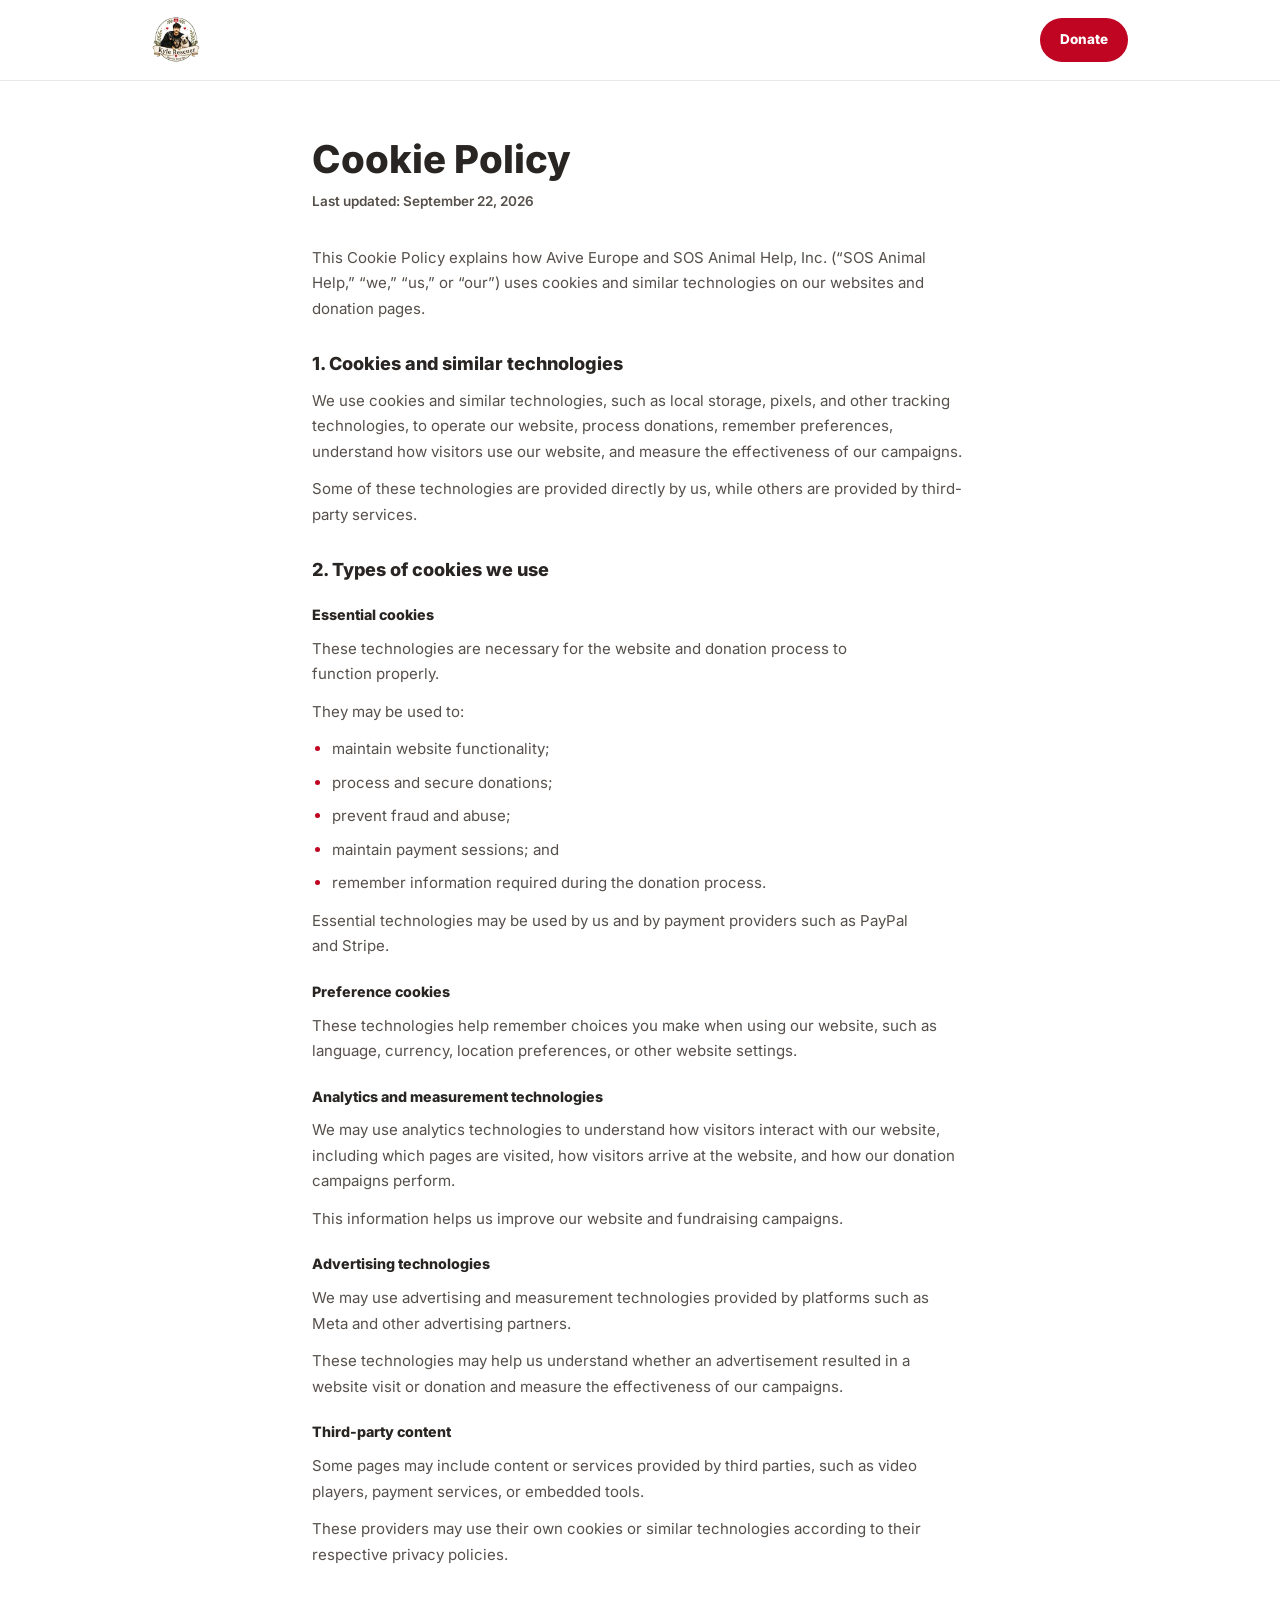
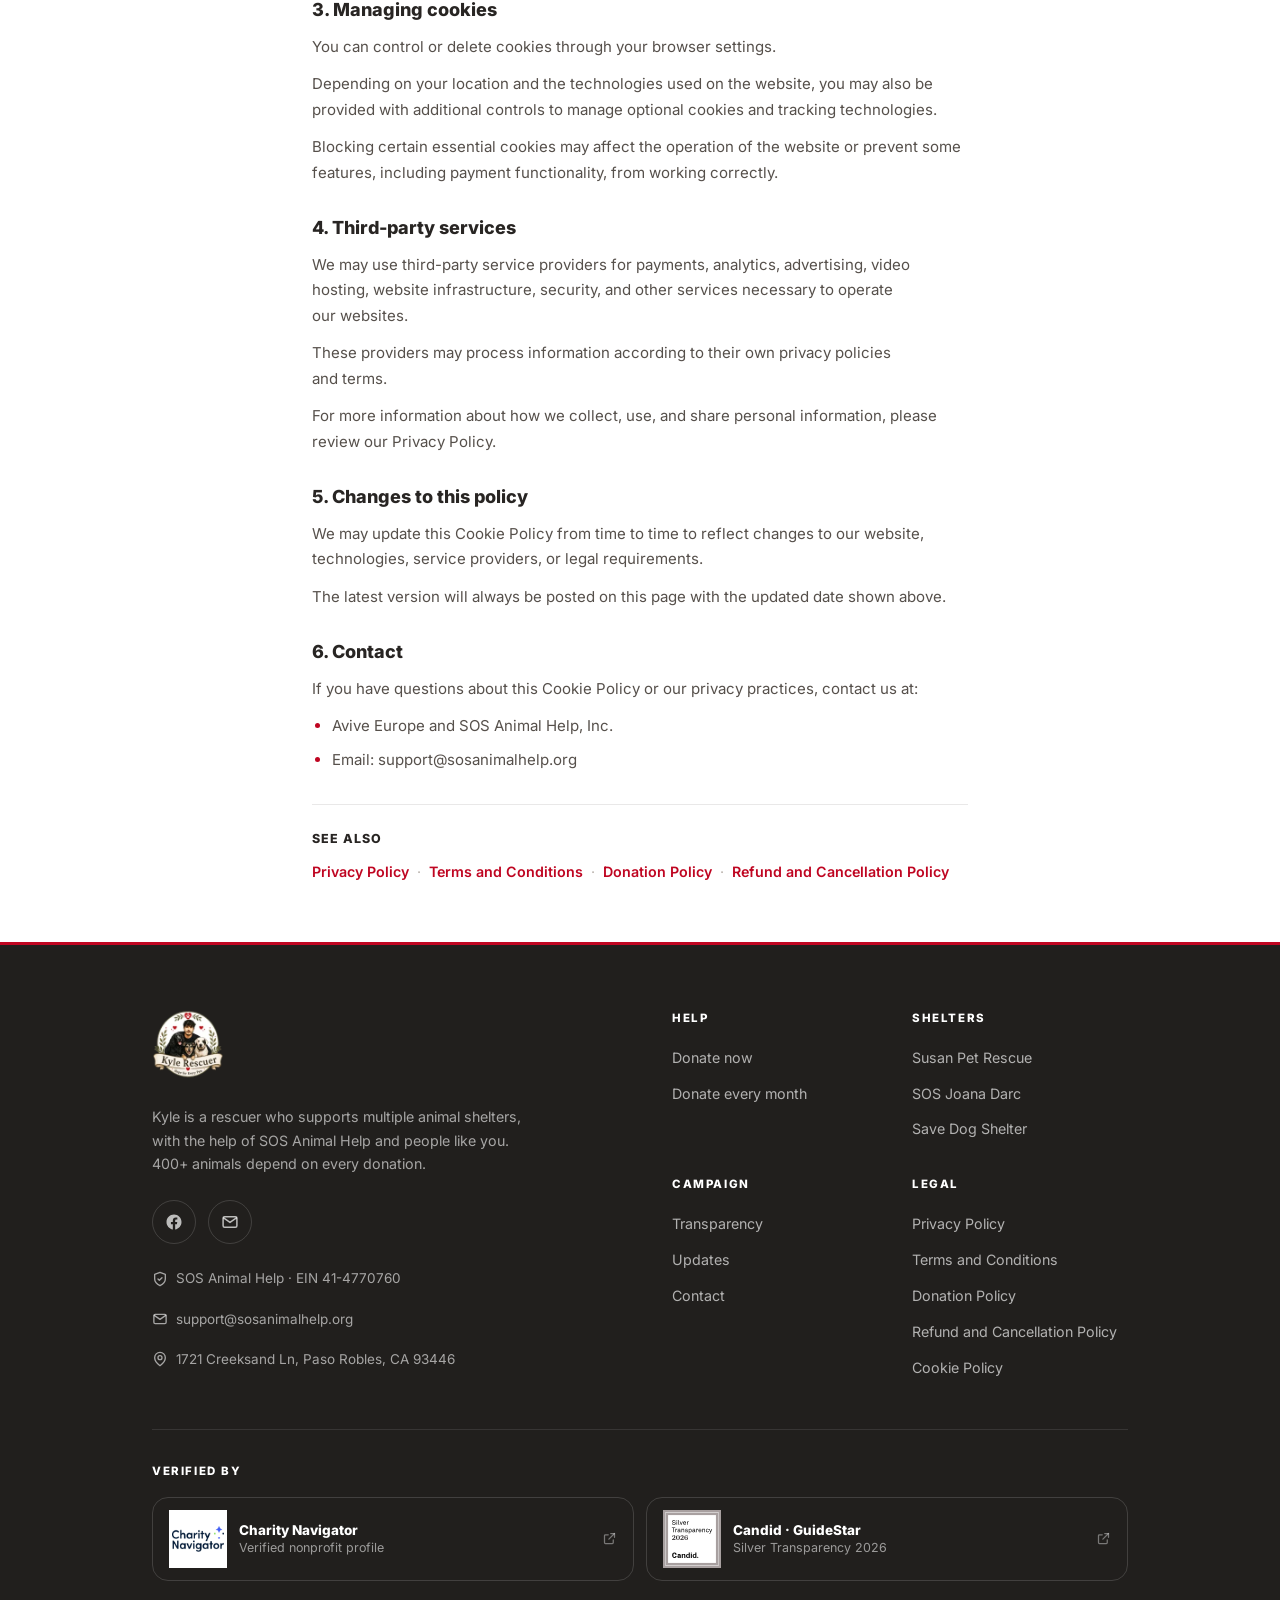
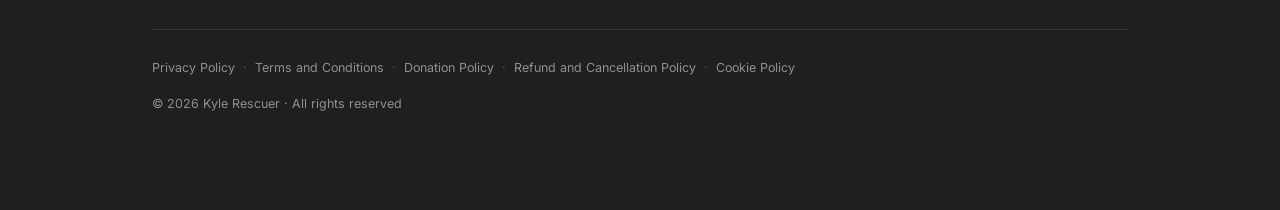
==== commit a3b5a9f4: "feat: replace 'SOS Animal Help, Inc.' with 'Avive Europe and SOS Animal Help, Inc.'" ====
--- a/cookie-policy/index.html
+++ b/cookie-policy/index.html
@@ -1,4 +1,4 @@
 <!DOCTYPE html><html lang="en" class="__variable_dd8d1a h-full antialiased"><head><meta charSet="utf-8"/><meta name="viewport" content="width=device-width, initial-scale=1"/><link rel="preload" href="/_next/static/media/6c596dfcddeca1e9-s.p.woff2" as="font" crossorigin="" type="font/woff2"/><style data-precedence="next" data-href="/_next/static/css/963a068a236c0ef1.css">@font-face{font-family:inter;src:url(/_next/static/media/6c596dfcddeca1e9-s.p.woff2) format("woff2");font-display:swap;font-weight:400 800}@font-face{font-family:inter Fallback;src:local("Arial");ascent-override:89.79%;descent-override:22.36%;line-gap-override:0.00%;size-adjust:107.89%}.__className_dd8d1a{font-family:inter,inter Fallback}.__variable_dd8d1a{--font-inter:"inter","inter Fallback"}
 
-/*! tailwindcss v4.3.3 | MIT License | https://tailwindcss.com */@layer properties{@supports (((-webkit-hyphens:none)) and (not (margin-trim:inline))) or ((-moz-orient:inline) and (not (color:rgb(from red r g b)))){*,::backdrop,:after,:before{--tw-translate-x:0;--tw-translate-y:0;--tw-translate-z:0;--tw-rotate-x:initial;--tw-rotate-y:initial;--tw-rotate-z:initial;--tw-skew-x:initial;--tw-skew-y:initial;--tw-pan-x:initial;--tw-pan-y:initial;--tw-pinch-zoom:initial;--tw-scroll-snap-strictness:proximity;--tw-divide-y-reverse:0;--tw-border-style:solid;--tw-gradient-position:initial;--tw-gradient-from:#0000;--tw-gradient-via:#0000;--tw-gradient-to:#0000;--tw-gradient-stops:initial;--tw-gradient-via-stops:initial;--tw-gradient-from-position:0%;--tw-gradient-via-position:50%;--tw-gradient-to-position:100%;--tw-leading:initial;--tw-font-weight:initial;--tw-tracking:initial;--tw-ordinal:initial;--tw-slashed-zero:initial;--tw-numeric-figure:initial;--tw-numeric-spacing:initial;--tw-numeric-fraction:initial;--tw-shadow:0 0 #0000;--tw-shadow-color:initial;--tw-shadow-alpha:100%;--tw-inset-shadow:0 0 #0000;--tw-inset-shadow-color:initial;--tw-inset-shadow-alpha:100%;--tw-ring-color:initial;--tw-ring-shadow:0 0 #0000;--tw-inset-ring-color:initial;--tw-inset-ring-shadow:0 0 #0000;--tw-ring-inset:initial;--tw-ring-offset-width:0px;--tw-ring-offset-color:#fff;--tw-ring-offset-shadow:0 0 #0000;--tw-outline-style:solid;--tw-blur:initial;--tw-brightness:initial;--tw-contrast:initial;--tw-grayscale:initial;--tw-hue-rotate:initial;--tw-invert:initial;--tw-opacity:initial;--tw-saturate:initial;--tw-sepia:initial;--tw-drop-shadow:initial;--tw-drop-shadow-color:initial;--tw-drop-shadow-alpha:100%;--tw-drop-shadow-size:initial;--tw-backdrop-blur:initial;--tw-backdrop-brightness:initial;--tw-backdrop-contrast:initial;--tw-backdrop-grayscale:initial;--tw-backdrop-hue-rotate:initial;--tw-backdrop-invert:initial;--tw-backdrop-opacity:initial;--tw-backdrop-saturate:initial;--tw-backdrop-sepia:initial;--tw-duration:initial;--tw-ease:initial;--tw-scale-x:1;--tw-scale-y:1;--tw-scale-z:1;--tw-content:""}}}@layer theme{:host,:root{--font-sans:-apple-system,BlinkMacSystemFont,"Segoe UI",Roboto,"Helvetica Neue","Noto Sans",Arial,sans-serif,"Apple Color Emoji","Segoe UI Emoji","Segoe UI Symbol","Noto Color Emoji";--font-mono:ui-monospace,SFMono-Regular,Menlo,Monaco,Consolas,"Liberation Mono","Courier New",monospace;--color-black:#000;--color-white:#fff;--spacing:.25rem;--font-weight-normal:400;--font-weight-medium:500;--font-weight-semibold:600;--font-weight-bold:700;--font-weight-extrabold:800;--leading-tight:1.25;--leading-snug:1.375;--ease-out:cubic-bezier(0,0,.2,1);--ease-in-out:cubic-bezier(.4,0,.2,1);--animate-spin:spin 1s linear infinite;--default-transition-duration:.15s;--default-transition-timing-function:cubic-bezier(.4,0,.2,1);--default-font-family:var(--font-sans);--default-mono-font-family:var(--font-mono);--font-display:var(--font-display);--font-body:var(--font-body)}}@layer base{*,::backdrop,:after,:before{box-sizing:border-box;border:0 solid;margin:0;padding:0}::file-selector-button{box-sizing:border-box;border:0 solid;margin:0;padding:0}:host,html{-webkit-text-size-adjust:100%;tab-size:4;line-height:1.5;font-family:var(--default-font-family,-apple-system,BlinkMacSystemFont,"Segoe UI",Roboto,"Helvetica Neue","Noto Sans",Arial,sans-serif,"Apple Color Emoji","Segoe UI Emoji","Segoe UI Symbol","Noto Color Emoji");font-feature-settings:var(--default-font-feature-settings,normal);font-variation-settings:var(--default-font-variation-settings,normal);-webkit-tap-highlight-color:transparent}hr{height:0;color:inherit;border-top-width:1px}abbr:where([title]){-webkit-text-decoration:underline dotted;text-decoration:underline dotted}h1,h2,h3,h4,h5,h6{font-size:inherit;font-weight:inherit}a{color:inherit;-webkit-text-decoration:inherit;text-decoration:inherit}b,strong{font-weight:bolder}code,kbd,pre,samp{font-family:var(--default-mono-font-family,ui-monospace,SFMono-Regular,Menlo,Monaco,Consolas,"Liberation Mono","Courier New",monospace);font-feature-settings:var(--default-mono-font-feature-settings,normal);font-variation-settings:var(--default-mono-font-variation-settings,normal);font-size:1em}small{font-size:80%}sub,sup{vertical-align:baseline;font-size:75%;line-height:0;position:relative}sub{bottom:-.25em}sup{top:-.5em}table{text-indent:0;border-color:inherit;border-collapse:collapse}:-moz-focusring:where(:not(iframe)){outline:auto}progress{vertical-align:baseline}summary{display:list-item}menu,ol,ul{list-style:none}audio,canvas,embed,iframe,img,object,svg,video{vertical-align:middle;display:block}img,video{max-width:100%;height:auto}button,input,optgroup,select,textarea{font:inherit;font-feature-settings:inherit;font-variation-settings:inherit;letter-spacing:inherit;color:inherit;opacity:1;background-color:#0000;border-radius:0}::file-selector-button{font:inherit;font-feature-settings:inherit;font-variation-settings:inherit;letter-spacing:inherit;color:inherit;opacity:1;background-color:#0000;border-radius:0}:where(select:is([multiple],[size])) optgroup{font-weight:bolder}:where(select:is([multiple],[size])) optgroup option{padding-inline-start:20px}::file-selector-button{margin-inline-end:4px}::placeholder{opacity:1}@supports (not ((-webkit-appearance:-apple-pay-button))) or (contain-intrinsic-size:1px){::placeholder{color:currentColor}@supports (color:color-mix(in lab,red,red)){::placeholder{color:color-mix(in oklab,currentcolor 50%,transparent)}}}textarea{resize:vertical}::-webkit-search-decoration{-webkit-appearance:none}::-webkit-date-and-time-value{min-height:1lh;text-align:inherit}::-webkit-datetime-edit{display:inline-flex}::-webkit-datetime-edit-fields-wrapper{padding:0}::-webkit-datetime-edit,::-webkit-datetime-edit-year-field{padding-block:0}::-webkit-datetime-edit-day-field,::-webkit-datetime-edit-month-field{padding-block:0}::-webkit-datetime-edit-hour-field,::-webkit-datetime-edit-minute-field{padding-block:0}::-webkit-datetime-edit-millisecond-field,::-webkit-datetime-edit-second-field{padding-block:0}::-webkit-datetime-edit-meridiem-field{padding-block:0}::-webkit-calendar-picker-indicator{line-height:1}:-moz-ui-invalid{box-shadow:none}button,input:where([type=button],[type=reset],[type=submit]){appearance:button}::file-selector-button{appearance:button}::-webkit-inner-spin-button,::-webkit-outer-spin-button{height:auto}[hidden]:where(:not([hidden=until-found])){display:none!important}html{scroll-behavior:smooth}body{background-color:var(--sos-surface);color:var(--sos-ink-900);font-family:var(--font-body);font-size:clamp(.938rem,.913rem + .109vw,1rem);line-height:var(--lh-body);-webkit-font-smoothing:antialiased;text-rendering:optimizelegibility}h1,h2,h3{font-family:var(--font-display);text-wrap:balance}p{text-wrap:pretty}:where(button,[role=button]):not(:disabled){cursor:pointer}:where(a,button,input,select,textarea,summary,[tabindex]):focus-visible{outline:3px solid var(--sos-action);outline-offset:2px;border-radius:2px}::selection{background:var(--sos-action);color:var(--sos-action-ink)}:where([id]){scroll-margin-top:calc(var(--header-h) + 12px)}}@layer components{.container-grid{max-width:1140px}.container-grid,.container-wide{width:100%;margin-inline:auto;padding-inline:20px}.container-wide{max-width:1280px}@media (min-width:768px){.container-wide{padding-inline:40px}}.container-narrow{width:100%;max-width:var(--grid-narrow);margin-inline:auto;padding-inline:20px}@media (min-width:768px){.container-narrow{padding-inline:32px}}.screen-section{height:calc(100svh - var(--header-h));flex-direction:column;justify-content:center;display:flex}.screen-section__flex{flex:auto;min-height:0}.band-night{background-color:var(--sos-night);color:#fff}.band-night h1,.band-night h2,.band-night h3{color:#fff}.band-night p{color:#ffffffb8}.prose-campaign p{max-width:var(--measure);color:var(--sos-ink-600);margin-bottom:16px}.prose-campaign p:last-child{margin-bottom:0}}@layer utilities{.pointer-events-none{pointer-events:none}.visible{visibility:visible}.sr-only{clip-path:inset(50%);white-space:nowrap;border-width:0;width:1px;height:1px;margin:-1px;padding:0;overflow:hidden}.absolute,.sr-only{position:absolute}.fixed{position:fixed}.relative{position:relative}.static{position:static}.sticky{position:sticky}.inset-0{inset:0}.inset-x-0{inset-inline:0}.inset-y-0{inset-block:0}.-top-1{top:calc(var(--spacing) * -1)}.-top-2{top:calc(var(--spacing) * -2)}.-top-3{top:calc(var(--spacing) * -3)}.top-0{top:0}.top-1\/2{top:50%}.top-2\.5{top:calc(var(--spacing) * 2.5)}.top-3{top:calc(var(--spacing) * 3)}.top-\[6px\]{top:6px}.-right-1{right:calc(var(--spacing) * -1)}.right-0{right:0}.right-2{right:calc(var(--spacing) * 2)}.right-2\.5{right:calc(var(--spacing) * 2.5)}.right-3{right:calc(var(--spacing) * 3)}.bottom-0{bottom:0}.bottom-0\.5{bottom:calc(var(--spacing) * .5)}.bottom-full{bottom:100%}.-left-\[7px\]{left:-7px}.left-0{left:0}.left-1\/2{left:50%}.left-2{left:calc(var(--spacing) * 2)}.left-3{left:calc(var(--spacing) * 3)}.left-6{left:calc(var(--spacing) * 6)}.isolate{isolation:isolate}.z-0{z-index:0}.z-10{z-index:10}.z-20{z-index:20}.z-30{z-index:30}.z-40{z-index:40}.z-50{z-index:50}.z-60{z-index:60}.z-65{z-index:65}.z-\[55\]{z-index:55}.z-\[60\]{z-index:60}.z-\[65\]{z-index:65}.z-\[70\]{z-index:70}.order-first{order:-9999}.col-span-2{grid-column:span 2/span 2}.container{width:100%}@media (min-width:40rem){.container{max-width:40rem}}@media (min-width:48rem){.container{max-width:48rem}}@media (min-width:64rem){.container{max-width:64rem}}@media (min-width:80rem){.container{max-width:80rem}}@media (min-width:96rem){.container{max-width:96rem}}.m-0{margin:0}.-mx-4{margin-inline:calc(var(--spacing) * -4)}.-mx-5{margin-inline:calc(var(--spacing) * -5)}.mx-auto{margin-inline:auto}.-mt-1\.5{margin-top:calc(var(--spacing) * -1.5)}.-mt-3{margin-top:calc(var(--spacing) * -3)}.mt-0\.5{margin-top:calc(var(--spacing) * .5)}.mt-1{margin-top:var(--spacing)}.mt-1\.5{margin-top:calc(var(--spacing) * 1.5)}.mt-2{margin-top:calc(var(--spacing) * 2)}.mt-3{margin-top:calc(var(--spacing) * 3)}.mt-5{margin-top:calc(var(--spacing) * 5)}.mt-\[2px\]{margin-top:2px}.mt-\[5px\]{margin-top:5px}.mt-\[7px\]{margin-top:7px}.mt-auto{margin-top:auto}.mb-2{margin-bottom:calc(var(--spacing) * 2)}.mb-3{margin-bottom:calc(var(--spacing) * 3)}.mb-4{margin-bottom:calc(var(--spacing) * 4)}.-ml-\[2px\]{margin-left:-2px}.ml-\[3px\]{margin-left:3px}.ml-auto{margin-left:auto}.block{display:block}.contents{display:contents}.flex{display:flex}.grid{display:grid}.hidden{display:none}.inline{display:inline}.inline-block{display:inline-block}.inline-flex{display:inline-flex}.table{display:table}.aspect-\[3\/4\]{aspect-ratio:3/4}.aspect-\[4\/3\]{aspect-ratio:4/3}.aspect-\[4\/5\]{aspect-ratio:4/5}.aspect-\[7\/6\]{aspect-ratio:7/6}.aspect-\[9\/16\]{aspect-ratio:9/16}.aspect-\[16\/7\]{aspect-ratio:16/7}.aspect-\[16\/9\]{aspect-ratio:16/9}.aspect-\[16\/11\]{aspect-ratio:16/11}.aspect-auto{aspect-ratio:auto}.aspect-square{aspect-ratio:1}.h-0{height:0}.h-1\.5{height:calc(var(--spacing) * 1.5)}.h-2{height:calc(var(--spacing) * 2)}.h-3{height:calc(var(--spacing) * 3)}.h-6{height:calc(var(--spacing) * 6)}.h-\[3px\]{height:3px}.h-\[5px\]{height:5px}.h-\[6px\]{height:6px}.h-\[7px\]{height:7px}.h-\[10px\]{height:10px}.h-\[11px\]{height:11px}.h-\[14px\]{height:14px}.h-\[16px\]{height:16px}.h-\[18px\]{height:18px}.h-\[20px\]{height:20px}.h-\[24px\]{height:24px}.h-\[26px\]{height:26px}.h-\[28px\]{height:28px}.h-\[30px\]{height:30px}.h-\[32px\]{height:32px}.h-\[34px\]{height:34px}.h-\[36px\]{height:36px}.h-\[38px\]{height:38px}.h-\[40px\]{height:40px}.h-\[44px\]{height:44px}.h-\[45px\]{height:45px}.h-\[48px\]{height:48px}.h-\[52px\]{height:52px}.h-\[56px\]{height:56px}.h-\[58px\]{height:58px}.h-\[64px\]{height:64px}.h-\[68px\]{height:68px}.h-\[72px\]{height:72px}.h-\[84px\]{height:84px}.h-\[88px\]{height:88px}.h-\[100dvh\]{height:100dvh}.h-\[112px\]{height:112px}.h-\[var\(--header-h\)\]{height:var(--header-h)}.h-auto{height:auto}.h-full{height:100%}.h-px{height:1px}.max-h-\[92dvh\]{max-height:92dvh}.max-h-\[92svh\]{max-height:92svh}.max-h-\[94dvh\]{max-height:94dvh}.max-h-\[230px\]{max-height:230px}.min-h-0{min-height:0}.min-h-\[36px\]{min-height:36px}.min-h-\[40px\]{min-height:40px}.min-h-\[42px\]{min-height:42px}.min-h-\[44px\]{min-height:44px}.min-h-\[46px\]{min-height:46px}.min-h-\[48px\]{min-height:48px}.min-h-\[50px\]{min-height:50px}.min-h-\[52px\]{min-height:52px}.min-h-\[56px\]{min-height:56px}.min-h-\[58px\]{min-height:58px}.min-h-\[60px\]{min-height:60px}.min-h-\[72px\]{min-height:72px}.min-h-\[240px\]{min-height:240px}.min-h-\[clamp\(2\.875rem\,5\.2vh\,3\.25rem\)\]{min-height:clamp(2.875rem,5.2vh,3.25rem)}.min-h-dvh{min-height:100dvh}.min-h-full{min-height:100%}.min-h-svh{min-height:100svh}.w-1\.5{width:calc(var(--spacing) * 1.5)}.w-2{width:calc(var(--spacing) * 2)}.w-3{width:calc(var(--spacing) * 3)}.w-4{width:calc(var(--spacing) * 4)}.w-\[1\%\]{width:1%}.w-\[5px\]{width:5px}.w-\[6px\]{width:6px}.w-\[7px\]{width:7px}.w-\[10px\]{width:10px}.w-\[11px\]{width:11px}.w-\[14px\]{width:14px}.w-\[16px\]{width:16px}.w-\[17px\]{width:17px}.w-\[18px\]{width:18px}.w-\[20px\]{width:20px}.w-\[24px\]{width:24px}.w-\[26px\]{width:26px}.w-\[28px\]{width:28px}.w-\[30px\]{width:30px}.w-\[32px\]{width:32px}.w-\[34px\]{width:34px}.w-\[36px\]{width:36px}.w-\[38px\]{width:38px}.w-\[40px\]{width:40px}.w-\[44px\]{width:44px}.w-\[48px\]{width:48px}.w-\[52px\]{width:52px}.w-\[56px\]{width:56px}.w-\[58px\]{width:58px}.w-\[64px\]{width:64px}.w-\[68px\]{width:68px}.w-\[72px\]{width:72px}.w-\[84px\]{width:84px}.w-\[88px\]{width:88px}.w-\[260px\]{width:260px}.w-\[min\(86vw\,340px\)\]{width:min(86vw,340px)}.w-auto{width:auto}.w-fit{width:fit-content}.w-full{width:100%}.max-w-\[24ch\]{max-width:24ch}.max-w-\[36ch\]{max-width:36ch}.max-w-\[40ch\]{max-width:40ch}.max-w-\[42ch\]{max-width:42ch}.max-w-\[46ch\]{max-width:46ch}.max-w-\[54ch\]{max-width:54ch}.max-w-\[62ch\]{max-width:62ch}.max-w-\[72ch\]{max-width:72ch}.max-w-\[380px\]{max-width:380px}.max-w-\[400px\]{max-width:400px}.max-w-\[420px\]{max-width:420px}.max-w-\[460px\]{max-width:460px}.max-w-\[480px\]{max-width:480px}.max-w-\[520px\]{max-width:520px}.max-w-\[640px\]{max-width:640px}.max-w-\[660px\]{max-width:660px}.max-w-\[760px\]{max-width:760px}.max-w-\[860px\]{max-width:860px}.max-w-\[960px\]{max-width:960px}.max-w-\[var\(--hero-col\)\]{max-width:var(--hero-col)}.min-w-0{min-width:0}.min-w-\[640px\]{min-width:640px}.flex-1{flex:1}.flex-shrink,.shrink{flex-shrink:1}.shrink-0{flex-shrink:0}.basis-0{flex-basis:0}.basis-\[150px\]{flex-basis:150px}.border-collapse{border-collapse:collapse}.origin-left{transform-origin:0}.-translate-x-1\/2{--tw-translate-x:calc(calc(1 / 2 * 100%) * -1)}.-translate-x-1\/2,.-translate-y-1\/2{translate:var(--tw-translate-x) var(--tw-translate-y)}.-translate-y-1\/2{--tw-translate-y:calc(calc(1 / 2 * 100%) * -1)}.transform{transform:var(--tw-rotate-x,) var(--tw-rotate-y,) var(--tw-rotate-z,) var(--tw-skew-x,) var(--tw-skew-y,)}.animate-spin{animation:var(--animate-spin)}.cursor-pointer{cursor:pointer}.touch-pan-y{--tw-pan-y:pan-y;touch-action:var(--tw-pan-x,) var(--tw-pan-y,) var(--tw-pinch-zoom,)}.resize{resize:both}.snap-x{scroll-snap-type:x var(--tw-scroll-snap-strictness)}.snap-mandatory{--tw-scroll-snap-strictness:mandatory}.snap-center{scroll-snap-align:center}.list-disc{list-style-type:disc}.list-none{list-style-type:none}.appearance-none{appearance:none}.grid-cols-1{grid-template-columns:repeat(1,minmax(0,1fr))}.grid-cols-2{grid-template-columns:repeat(2,minmax(0,1fr))}.grid-cols-3{grid-template-columns:repeat(3,minmax(0,1fr))}.grid-cols-\[1fr_auto_1fr\]{grid-template-columns:1fr auto 1fr}.flex-col{flex-direction:column}.flex-wrap{flex-wrap:wrap}.content-start{align-content:flex-start}.items-baseline{align-items:baseline}.items-center{align-items:center}.items-end{align-items:flex-end}.items-start{align-items:flex-start}.items-stretch{align-items:stretch}.justify-between{justify-content:space-between}.justify-center{justify-content:center}.justify-end{justify-content:flex-end}.gap-0\.5{gap:calc(var(--spacing) * .5)}.gap-1{gap:var(--spacing)}.gap-1\.5{gap:calc(var(--spacing) * 1.5)}.gap-2{gap:calc(var(--spacing) * 2)}.gap-2\.5{gap:calc(var(--spacing) * 2.5)}.gap-3{gap:calc(var(--spacing) * 3)}.gap-3\.5{gap:calc(var(--spacing) * 3.5)}.gap-4{gap:calc(var(--spacing) * 4)}.gap-5{gap:calc(var(--spacing) * 5)}.gap-6{gap:calc(var(--spacing) * 6)}.gap-8{gap:calc(var(--spacing) * 8)}.gap-12{gap:calc(var(--spacing) * 12)}.gap-\[6px\]{gap:6px}.gap-\[8px\]{gap:8px}.gap-\[clamp\(0\.5rem\,1\.2vh\,0\.75rem\)\]{gap:clamp(.5rem,1.2vh,.75rem)}.gap-\[clamp\(0\.5rem\,1\.4vh\,1rem\)\]{gap:clamp(.5rem,1.4vh,1rem)}.gap-\[clamp\(1\.5rem\,4vh\,2\.25rem\)\]{gap:clamp(1.5rem,4vh,2.25rem)}.gap-\[clamp\(1\.25rem\,3\.5vh\,2rem\)\]{gap:clamp(1.25rem,3.5vh,2rem)}.gap-\[clamp\(1\.25rem\,3vh\,2rem\)\]{gap:clamp(1.25rem,3vh,2rem)}.gap-px{gap:1px}.gap-x-1\.5{column-gap:calc(var(--spacing) * 1.5)}.gap-x-2{column-gap:calc(var(--spacing) * 2)}.gap-x-3{column-gap:calc(var(--spacing) * 3)}.gap-x-4{column-gap:calc(var(--spacing) * 4)}.gap-y-0\.5{row-gap:calc(var(--spacing) * .5)}.gap-y-1{row-gap:var(--spacing)}.gap-y-2{row-gap:calc(var(--spacing) * 2)}.gap-y-2\.5{row-gap:calc(var(--spacing) * 2.5)}:where(.divide-y>:not(:last-child)){--tw-divide-y-reverse:0;border-bottom-style:var(--tw-border-style);border-top-style:var(--tw-border-style);border-top-width:calc(1px * var(--tw-divide-y-reverse));border-bottom-width:calc(1px * calc(1 - var(--tw-divide-y-reverse)))}:where(.divide-ink-900\/\[\.07\]>:not(:last-child)){border-color:var(--sos-ink-900)}@supports (color:color-mix(in lab,red,red)){:where(.divide-ink-900\/\[\.07\]>:not(:last-child)){border-color:color-mix(in oklab,var(--sos-ink-900) 7%,transparent)}}.self-start{align-self:flex-start}.justify-self-end{justify-self:flex-end}.truncate{text-overflow:ellipsis;white-space:nowrap}.overflow-hidden,.truncate{overflow:hidden}.overflow-x-auto{overflow-x:auto}.overflow-y-auto{overflow-y:auto}.overscroll-contain{overscroll-behavior:contain}.rounded{border-radius:.25rem}.rounded-\[4px\]{border-radius:4px}.rounded-\[6px\]{border-radius:6px}.rounded-card{border-radius:var(--r-card)}.rounded-chip{border-radius:var(--r-chip)}.rounded-full{border-radius:3.40282e+38px}.rounded-lg{border-radius:var(--r-lg)}.rounded-md{border-radius:var(--r-md)}.rounded-pill{border-radius:var(--r-pill)}.rounded-sm{border-radius:var(--r-sm)}.rounded-t-lg{border-top-left-radius:var(--r-lg);border-top-right-radius:var(--r-lg)}.border{border-style:var(--tw-border-style);border-width:1px}.border-2{border-style:var(--tw-border-style);border-width:2px}.border-4{border-style:var(--tw-border-style);border-width:4px}.border-\[3px\]{border-style:var(--tw-border-style);border-width:3px}.border-y{border-block-style:var(--tw-border-style);border-block-width:1px}.border-t{border-top-style:var(--tw-border-style);border-top-width:1px}.border-r{border-right-style:var(--tw-border-style);border-right-width:1px}.border-b{border-bottom-style:var(--tw-border-style);border-bottom-width:1px}.border-b-2{border-bottom-style:var(--tw-border-style);border-bottom-width:2px}.border-l-2{border-left-style:var(--tw-border-style);border-left-width:2px}.border-l-4{border-left-style:var(--tw-border-style);border-left-width:4px}.border-\[\#2c2c2e\]{border-color:#2c2c2e}.border-\[\#a30d0d\]{border-color:#a30d0d}.border-\[\#a30d0d\]\/30{border-color:oklab(45.4371% .157668 .0852023/.3)}.border-action{border-color:var(--sos-action)}.border-donate{border-color:var(--sos-donate)}.border-donate-ink\/30{border-color:var(--sos-donate-ink)}@supports (color:color-mix(in lab,red,red)){.border-donate-ink\/30{border-color:color-mix(in oklab,var(--sos-donate-ink) 30%,transparent)}}.border-donate\/20{border-color:var(--sos-donate)}@supports (color:color-mix(in lab,red,red)){.border-donate\/20{border-color:color-mix(in oklab,var(--sos-donate) 20%,transparent)}}.border-donate\/25{border-color:var(--sos-donate)}@supports (color:color-mix(in lab,red,red)){.border-donate\/25{border-color:color-mix(in oklab,var(--sos-donate) 25%,transparent)}}.border-donate\/30{border-color:var(--sos-donate)}@supports (color:color-mix(in lab,red,red)){.border-donate\/30{border-color:color-mix(in oklab,var(--sos-donate) 30%,transparent)}}.border-error{border-color:var(--sos-error)}.border-ink-600{border-color:var(--sos-ink-600)}.border-ink-900,.border-ink-900\/10{border-color:var(--sos-ink-900)}@supports (color:color-mix(in lab,red,red)){.border-ink-900\/10{border-color:color-mix(in oklab,var(--sos-ink-900) 10%,transparent)}}.border-ink-900\/15{border-color:var(--sos-ink-900)}@supports (color:color-mix(in lab,red,red)){.border-ink-900\/15{border-color:color-mix(in oklab,var(--sos-ink-900) 15%,transparent)}}.border-ink-900\/20{border-color:var(--sos-ink-900)}@supports (color:color-mix(in lab,red,red)){.border-ink-900\/20{border-color:color-mix(in oklab,var(--sos-ink-900) 20%,transparent)}}.border-ink-900\/25{border-color:var(--sos-ink-900)}@supports (color:color-mix(in lab,red,red)){.border-ink-900\/25{border-color:color-mix(in oklab,var(--sos-ink-900) 25%,transparent)}}.border-ink-900\/30{border-color:var(--sos-ink-900)}@supports (color:color-mix(in lab,red,red)){.border-ink-900\/30{border-color:color-mix(in oklab,var(--sos-ink-900) 30%,transparent)}}.border-ink-900\/\[\.07\]{border-color:var(--sos-ink-900)}@supports (color:color-mix(in lab,red,red)){.border-ink-900\/\[\.07\]{border-color:color-mix(in oklab,var(--sos-ink-900) 7%,transparent)}}.border-ink-900\/\[\.08\]{border-color:var(--sos-ink-900)}@supports (color:color-mix(in lab,red,red)){.border-ink-900\/\[\.08\]{border-color:color-mix(in oklab,var(--sos-ink-900) 8%,transparent)}}.border-ink-900\/\[\.12\]{border-color:var(--sos-ink-900)}@supports (color:color-mix(in lab,red,red)){.border-ink-900\/\[\.12\]{border-color:color-mix(in oklab,var(--sos-ink-900) 12%,transparent)}}.border-transparent{border-color:#0000}.border-white{border-color:var(--color-white)}.border-white\/10{border-color:#ffffff1a}@supports (color:color-mix(in lab,red,red)){.border-white\/10{border-color:color-mix(in oklab,var(--color-white) 10%,transparent)}}.border-white\/15{border-color:#ffffff26}@supports (color:color-mix(in lab,red,red)){.border-white\/15{border-color:color-mix(in oklab,var(--color-white) 15%,transparent)}}.border-white\/30{border-color:#ffffff4d}@supports (color:color-mix(in lab,red,red)){.border-white\/30{border-color:color-mix(in oklab,var(--color-white) 30%,transparent)}}.border-t-\[\#a30d0d\]{border-top-color:#a30d0d}.border-t-donate{border-top-color:var(--sos-donate)}.border-t-donate-ink{border-top-color:var(--sos-donate-ink)}.border-t-white{border-top-color:var(--color-white)}.bg-\[\#2c2c2e\]{background-color:#2c2c2e}.bg-\[\#635BFF\]{background-color:#635bff}.bg-\[\#a30d0d\]{background-color:#a30d0d}.bg-\[\#f5f5f5\]{background-color:#f5f5f5}.bg-accent-soft{background-color:var(--org-accent-soft)}.bg-action{background-color:var(--sos-action)}.bg-action-deep{background-color:var(--sos-action-deep)}.bg-action\/10{background-color:var(--sos-action)}@supports (color:color-mix(in lab,red,red)){.bg-action\/10{background-color:color-mix(in oklab,var(--sos-action) 10%,transparent)}}.bg-action\/60{background-color:var(--sos-action)}@supports (color:color-mix(in lab,red,red)){.bg-action\/60{background-color:color-mix(in oklab,var(--sos-action) 60%,transparent)}}.bg-action\/\[\.06\]{background-color:var(--sos-action)}@supports (color:color-mix(in lab,red,red)){.bg-action\/\[\.06\]{background-color:color-mix(in oklab,var(--sos-action) 6%,transparent)}}.bg-black{background-color:var(--color-black)}.bg-black\/60{background-color:#0009}@supports (color:color-mix(in lab,red,red)){.bg-black\/60{background-color:color-mix(in oklab,var(--color-black) 60%,transparent)}}.bg-donate,.bg-donate\/10{background-color:var(--sos-donate)}@supports (color:color-mix(in lab,red,red)){.bg-donate\/10{background-color:color-mix(in oklab,var(--sos-donate) 10%,transparent)}}.bg-donate\/15{background-color:var(--sos-donate)}@supports (color:color-mix(in lab,red,red)){.bg-donate\/15{background-color:color-mix(in oklab,var(--sos-donate) 15%,transparent)}}.bg-donate\/70{background-color:var(--sos-donate)}@supports (color:color-mix(in lab,red,red)){.bg-donate\/70{background-color:color-mix(in oklab,var(--sos-donate) 70%,transparent)}}.bg-donate\/\[\.07\]{background-color:var(--sos-donate)}@supports (color:color-mix(in lab,red,red)){.bg-donate\/\[\.07\]{background-color:color-mix(in oklab,var(--sos-donate) 7%,transparent)}}.bg-donate\/\[\.08\]{background-color:var(--sos-donate)}@supports (color:color-mix(in lab,red,red)){.bg-donate\/\[\.08\]{background-color:color-mix(in oklab,var(--sos-donate) 8%,transparent)}}.bg-error\/10{background-color:var(--sos-error)}@supports (color:color-mix(in lab,red,red)){.bg-error\/10{background-color:color-mix(in oklab,var(--sos-error) 10%,transparent)}}.bg-graphite{background-color:var(--sos-graphite)}.bg-highlight\/25{background-color:var(--sos-highlight)}@supports (color:color-mix(in lab,red,red)){.bg-highlight\/25{background-color:color-mix(in oklab,var(--sos-highlight) 25%,transparent)}}.bg-ink-300{background-color:var(--sos-ink-300)}.bg-ink-900,.bg-ink-900\/10{background-color:var(--sos-ink-900)}@supports (color:color-mix(in lab,red,red)){.bg-ink-900\/10{background-color:color-mix(in oklab,var(--sos-ink-900) 10%,transparent)}}.bg-ink-900\/20{background-color:var(--sos-ink-900)}@supports (color:color-mix(in lab,red,red)){.bg-ink-900\/20{background-color:color-mix(in oklab,var(--sos-ink-900) 20%,transparent)}}.bg-ink-900\/60{background-color:var(--sos-ink-900)}@supports (color:color-mix(in lab,red,red)){.bg-ink-900\/60{background-color:color-mix(in oklab,var(--sos-ink-900) 60%,transparent)}}.bg-ink-900\/\[\.03\]{background-color:var(--sos-ink-900)}@supports (color:color-mix(in lab,red,red)){.bg-ink-900\/\[\.03\]{background-color:color-mix(in oklab,var(--sos-ink-900) 3%,transparent)}}.bg-ink-900\/\[\.07\]{background-color:var(--sos-ink-900)}@supports (color:color-mix(in lab,red,red)){.bg-ink-900\/\[\.07\]{background-color:color-mix(in oklab,var(--sos-ink-900) 7%,transparent)}}.bg-night,.bg-night\/45{background-color:var(--sos-night)}@supports (color:color-mix(in lab,red,red)){.bg-night\/45{background-color:color-mix(in oklab,var(--sos-night) 45%,transparent)}}.bg-night\/70{background-color:var(--sos-night)}@supports (color:color-mix(in lab,red,red)){.bg-night\/70{background-color:color-mix(in oklab,var(--sos-night) 70%,transparent)}}.bg-night\/80{background-color:var(--sos-night)}@supports (color:color-mix(in lab,red,red)){.bg-night\/80{background-color:color-mix(in oklab,var(--sos-night) 80%,transparent)}}.bg-progress{background-color:var(--sos-progress)}.bg-surface{background-color:var(--sos-surface)}.bg-surface-alt{background-color:var(--sos-surface-alt)}.bg-surface\/90{background-color:var(--sos-surface)}@supports (color:color-mix(in lab,red,red)){.bg-surface\/90{background-color:color-mix(in oklab,var(--sos-surface) 90%,transparent)}}.bg-surface\/92{background-color:var(--sos-surface)}@supports (color:color-mix(in lab,red,red)){.bg-surface\/92{background-color:color-mix(in oklab,var(--sos-surface) 92%,transparent)}}.bg-surface\/95{background-color:var(--sos-surface)}@supports (color:color-mix(in lab,red,red)){.bg-surface\/95{background-color:color-mix(in oklab,var(--sos-surface) 95%,transparent)}}.bg-surface\/98{background-color:var(--sos-surface)}@supports (color:color-mix(in lab,red,red)){.bg-surface\/98{background-color:color-mix(in oklab,var(--sos-surface) 98%,transparent)}}.bg-transparent{background-color:#0000}.bg-warning{background-color:var(--sos-warning)}.bg-white{background-color:var(--color-white)}.bg-white\/10{background-color:#ffffff1a}@supports (color:color-mix(in lab,red,red)){.bg-white\/10{background-color:color-mix(in oklab,var(--color-white) 10%,transparent)}}.bg-white\/15{background-color:#ffffff26}@supports (color:color-mix(in lab,red,red)){.bg-white\/15{background-color:color-mix(in oklab,var(--color-white) 15%,transparent)}}.bg-white\/20{background-color:#fff3}@supports (color:color-mix(in lab,red,red)){.bg-white\/20{background-color:color-mix(in oklab,var(--color-white) 20%,transparent)}}.bg-linear-to-t{--tw-gradient-position:to top}@supports (background-image:linear-gradient(in lab,red,red)){.bg-linear-to-t{--tw-gradient-position:to top in oklab}}.bg-linear-to-t{background-image:linear-gradient(var(--tw-gradient-stops))}.from-night\/45{--tw-gradient-from:var(--sos-night)}@supports (color:color-mix(in lab,red,red)){.from-night\/45{--tw-gradient-from:color-mix(in oklab,var(--sos-night) 45%,transparent)}}.from-night\/45{--tw-gradient-stops:var(--tw-gradient-via-stops,var(--tw-gradient-position),var(--tw-gradient-from) var(--tw-gradient-from-position),var(--tw-gradient-to) var(--tw-gradient-to-position))}.to-transparent{--tw-gradient-to:transparent;--tw-gradient-stops:var(--tw-gradient-via-stops,var(--tw-gradient-position),var(--tw-gradient-from) var(--tw-gradient-from-position),var(--tw-gradient-to) var(--tw-gradient-to-position))}.object-contain{object-fit:contain}.object-cover{object-fit:cover}.object-\[center_18\%\]{object-position:center 18%}.object-top{object-position:top}.p-0{padding:0}.p-2\.5{padding:calc(var(--spacing) * 2.5)}.p-3{padding:calc(var(--spacing) * 3)}.p-3\.5{padding:calc(var(--spacing) * 3.5)}.p-4{padding:calc(var(--spacing) * 4)}.p-5{padding:calc(var(--spacing) * 5)}.p-6{padding:calc(var(--spacing) * 6)}.px-0{padding-inline:0}.px-1{padding-inline:var(--spacing)}.px-1\.5{padding-inline:calc(var(--spacing) * 1.5)}.px-2{padding-inline:calc(var(--spacing) * 2)}.px-2\.5{padding-inline:calc(var(--spacing) * 2.5)}.px-3{padding-inline:calc(var(--spacing) * 3)}.px-3\.5{padding-inline:calc(var(--spacing) * 3.5)}.px-4{padding-inline:calc(var(--spacing) * 4)}.px-5{padding-inline:calc(var(--spacing) * 5)}.px-6{padding-inline:calc(var(--spacing) * 6)}.px-8{padding-inline:calc(var(--spacing) * 8)}.px-12{padding-inline:calc(var(--spacing) * 12)}.py-0\.5{padding-block:calc(var(--spacing) * .5)}.py-1{padding-block:var(--spacing)}.py-1\.5{padding-block:calc(var(--spacing) * 1.5)}.py-2{padding-block:calc(var(--spacing) * 2)}.py-2\.5{padding-block:calc(var(--spacing) * 2.5)}.py-3{padding-block:calc(var(--spacing) * 3)}.py-3\.5{padding-block:calc(var(--spacing) * 3.5)}.py-4{padding-block:calc(var(--spacing) * 4)}.py-5{padding-block:calc(var(--spacing) * 5)}.py-6{padding-block:calc(var(--spacing) * 6)}.py-7{padding-block:calc(var(--spacing) * 7)}.py-8{padding-block:calc(var(--spacing) * 8)}.py-10{padding-block:calc(var(--spacing) * 10)}.py-\[clamp\(1\.75rem\,4\.5vh\,3rem\)\]{padding-block:clamp(1.75rem,4.5vh,3rem)}.py-\[clamp\(2\.5rem\,6vh\,4\.5rem\)\]{padding-block:clamp(2.5rem,6vh,4.5rem)}.py-\[clamp\(2\.5rem\,6vh\,4rem\)\]{padding-block:clamp(2.5rem,6vh,4rem)}.py-\[clamp\(2\.5rem\,7vh\,4\.5rem\)\]{padding-block:clamp(2.5rem,7vh,4.5rem)}.py-\[clamp\(3rem\,7vh\,5rem\)\]{padding-block:clamp(3rem,7vh,5rem)}.py-px{padding-block:1px}.pt-0{padding-top:0}.pt-0\.5{padding-top:calc(var(--spacing) * .5)}.pt-1{padding-top:var(--spacing)}.pt-2{padding-top:calc(var(--spacing) * 2)}.pt-3{padding-top:calc(var(--spacing) * 3)}.pt-3\.5{padding-top:calc(var(--spacing) * 3.5)}.pt-4{padding-top:calc(var(--spacing) * 4)}.pt-6{padding-top:calc(var(--spacing) * 6)}.pt-8{padding-top:calc(var(--spacing) * 8)}.pt-10{padding-top:calc(var(--spacing) * 10)}.pt-16{padding-top:calc(var(--spacing) * 16)}.pt-\[clamp\(0\.75rem\,2vh\,1\.5rem\)\]{padding-top:clamp(.75rem,2vh,1.5rem)}.pt-\[clamp\(0\.375rem\,1vh\,0\.75rem\)\]{padding-top:clamp(.375rem,1vh,.75rem)}.pr-1{padding-right:var(--spacing)}.pr-2\.5{padding-right:calc(var(--spacing) * 2.5)}.pr-4{padding-right:calc(var(--spacing) * 4)}.pb-1{padding-bottom:var(--spacing)}.pb-2{padding-bottom:calc(var(--spacing) * 2)}.pb-4{padding-bottom:calc(var(--spacing) * 4)}.pb-7{padding-bottom:calc(var(--spacing) * 7)}.pb-8{padding-bottom:calc(var(--spacing) * 8)}.pb-14{padding-bottom:calc(var(--spacing) * 14)}.pb-\[112px\]{padding-bottom:112px}.pb-\[clamp\(0\.75rem\,2vh\,1\.5rem\)\]{padding-bottom:clamp(.75rem,2vh,1.5rem)}.pb-\[clamp\(1\.5rem\,4vh\,3rem\)\]{padding-bottom:clamp(1.5rem,4vh,3rem)}.pb-\[max\(0\.875rem\,env\(safe-area-inset-bottom\)\)\]{padding-bottom:max(.875rem,env(safe-area-inset-bottom))}.pb-\[max\(1rem\,env\(safe-area-inset-bottom\)\)\]{padding-bottom:max(1rem,env(safe-area-inset-bottom))}.pl-2\.5{padding-left:calc(var(--spacing) * 2.5)}.pl-3{padding-left:calc(var(--spacing) * 3)}.pl-3\.5{padding-left:calc(var(--spacing) * 3.5)}.pl-5{padding-left:calc(var(--spacing) * 5)}.pl-6{padding-left:calc(var(--spacing) * 6)}.text-center{text-align:center}.text-left{text-align:left}.text-right{text-align:right}.align-top{vertical-align:top}.text-\[0\.62em\]{font-size:.62em}.text-\[2rem\]{font-size:2rem}.text-\[13px\]{font-size:13px}.text-\[16px\]{font-size:16px}.text-\[17px\]{font-size:17px}.text-\[18px\]{font-size:18px}.text-\[20px\]{font-size:20px}.text-\[clamp\(0\.93rem\,0\.837rem\+0\.372vw\,1\.163rem\)\]{font-size:clamp(.93rem,.837rem + .372vw,1.163rem)}.text-\[clamp\(0\.93rem\,0\.883rem\+0\.279vw\,1\.046rem\)\]{font-size:clamp(.93rem,.883rem + .279vw,1.046rem)}.text-\[clamp\(0\.95rem\,0\.86rem\+0\.45vw\,1\.2rem\)\]{font-size:clamp(.95rem,.86rem + .45vw,1.2rem)}.text-\[clamp\(0\.814rem\,1\.302vh\,0\.872rem\)\]{font-size:clamp(.814rem,1.302vh,.872rem)}.text-\[clamp\(0\.814rem\,1\.488vh\,0\.93rem\)\]{font-size:clamp(.814rem,1.488vh,.93rem)}.text-\[clamp\(0\.872rem\,0\.837rem\+0\.209vw\,0\.988rem\)\]{font-size:clamp(.872rem,.837rem + .209vw,.988rem)}.text-\[clamp\(0\.872rem\,1\.488vh\,0\.988rem\)\]{font-size:clamp(.872rem,1.488vh,.988rem)}.text-\[clamp\(0\.894rem\,0\.878rem\+0\.07vw\,0\.935rem\)\]{font-size:clamp(.894rem,.878rem + .07vw,.935rem)}.text-\[clamp\(0\.935rem\,0\.902rem\+0\.142vw\,1\.015rem\)\]{font-size:clamp(.935rem,.902rem + .142vw,1.015rem)}.text-\[clamp\(0\.8954rem\,0\.8184rem\+0\.3069vw\,1\.023rem\)\]{font-size:clamp(.8954rem,.8184rem + .3069vw,1.023rem)}.text-\[clamp\(1\.5rem\,1\.1rem\+1\.6vw\,2\.4rem\)\]{font-size:clamp(1.5rem,1.1rem + 1.6vw,2.4rem)}.text-\[clamp\(1\.5rem\,1\.1rem\+1\.6vw\,2\.25rem\)\]{font-size:clamp(1.5rem,1.1rem + 1.6vw,2.25rem)}.text-\[clamp\(1\.5rem\,1\.3rem\+0\.8vw\,1\.875rem\)\]{font-size:clamp(1.5rem,1.3rem + .8vw,1.875rem)}.text-\[clamp\(1\.6rem\,1\.1rem\+2vw\,2\.6rem\)\]{font-size:clamp(1.6rem,1.1rem + 2vw,2.6rem)}.text-\[clamp\(1\.6rem\,1\.2rem\+1\.4vw\,2\.2rem\)\]{font-size:clamp(1.6rem,1.2rem + 1.4vw,2.2rem)}.text-\[clamp\(1\.6rem\,1\.2rem\+1\.6vw\,2\.4rem\)\]{font-size:clamp(1.6rem,1.2rem + 1.6vw,2.4rem)}.text-\[clamp\(1\.6rem\,1\.3rem\+1\.4vw\,2\.4rem\)\]{font-size:clamp(1.6rem,1.3rem + 1.4vw,2.4rem)}.text-\[clamp\(1\.015rem\,0\.984rem\+0\.109vw\,1\.097rem\)\]{font-size:clamp(1.015rem,.984rem + .109vw,1.097rem)}.text-\[clamp\(1\.25rem\,0\.9rem\+2\.4vw\,2\.6rem\)\]{font-size:clamp(1.25rem,.9rem + 2.4vw,2.6rem)}.text-\[clamp\(1\.25rem\,1\.05rem\+0\.8vw\,1\.6rem\)\]{font-size:clamp(1.25rem,1.05rem + .8vw,1.6rem)}.text-\[clamp\(1\.046rem\,0\.93rem\+0\.465vw\,1\.279rem\)\]{font-size:clamp(1.046rem,.93rem + .465vw,1.279rem)}.text-\[clamp\(1\.057rem\,1\.017rem\+0\.177vw\,1\.158rem\)\]{font-size:clamp(1.057rem,1.017rem + .177vw,1.158rem)}.text-\[clamp\(1\.279rem\,0\.883rem\+1\.256vw\+0\.465vh\,2\.232rem\)\]{font-size:clamp(1.279rem,.883rem + 1.256vw + .465vh,2.232rem)}.text-\[clamp\(1\.279rem\,0\.977rem\+1\.209vw\,1\.86rem\)\]{font-size:clamp(1.279rem,.977rem + 1.209vw,1.86rem)}.text-\[clamp\(1\.279rem\,0\.977rem\+1\.209vw\,1\.976rem\)\]{font-size:clamp(1.279rem,.977rem + 1.209vw,1.976rem)}.text-\[clamp\(1\.279rem\,1\.116rem\+0\.651vw\,1\.628rem\)\]{font-size:clamp(1.279rem,1.116rem + .651vw,1.628rem)}.text-\[clamp\(1\.395rem\,0\.93rem\+1\.86vw\,2\.209rem\)\]{font-size:clamp(1.395rem,.93rem + 1.86vw,2.209rem)}.text-\[clamp\(1\.511rem\,1\.209rem\+1\.116vw\,2\.093rem\)\]{font-size:clamp(1.511rem,1.209rem + 1.116vw,2.093rem)}.text-\[clamp\(1\.663rem\,1\.391rem\+1\.209vw\,2\.055rem\)\]{font-size:clamp(1.663rem,1.391rem + 1.209vw,2.055rem)}.text-\[clamp\(1\.1506rem\,1\.023rem\+0\.7161vw\,1\.5345rem\)\]{font-size:clamp(1.1506rem,1.023rem + .7161vw,1.5345rem)}.text-\[clamp\(2\.4rem\,1\.8rem\+2\.4vw\,3\.6rem\)\]{font-size:clamp(2.4rem,1.8rem + 2.4vw,3.6rem)}.text-\[clamp\(2\.093rem\,1\.628rem\+1\.86vw\,2\.79rem\)\]{font-size:clamp(2.093rem,1.628rem + 1.86vw,2.79rem)}.text-\[clamp\(2\.093rem\,1\.628rem\+1\.86vw\,3\.023rem\)\]{font-size:clamp(2.093rem,1.628rem + 1.86vw,3.023rem)}.text-\[clamp\(16px\,4\.6vw\,1\.75rem\)\]{font-size:clamp(16px,4.6vw,1.75rem)}.text-fs10{font-size:clamp(.594rem,.581rem + .054vw,.625rem)}.text-fs11{font-size:clamp(.625rem,.613rem + .054vw,.656rem)}.text-fs11-5{font-size:clamp(.656rem,.644rem + .054vw,.688rem)}.text-fs12{font-size:clamp(.688rem,.675rem + .054vw,.719rem)}.text-fs13{font-size:clamp(.719rem,.694rem + .109vw,.781rem)}.text-fs14{font-size:clamp(.781rem,.757rem + .109vw,.844rem)}.text-fs15{font-size:clamp(.813rem,.782rem + .136vw,.891rem)}.text-fs16{font-size:clamp(.875rem,.851rem + .109vw,.938rem)}.text-fs17{font-size:clamp(.906rem,.87rem + .163vw,1rem)}.text-fs18{font-size:clamp(.938rem,.889rem + .217vw,1.063rem)}.text-fs19{font-size:clamp(.969rem,.908rem + .272vw,1.125rem)}.text-fs21{font-size:clamp(1.063rem,1rem + .272vw,1.219rem)}.leading-\[1\.1\]{--tw-leading:1.1;line-height:1.1}.leading-\[1\.2\]{--tw-leading:1.2;line-height:1.2}.leading-\[1\.3\]{--tw-leading:1.3;line-height:1.3}.leading-\[1\.4\]{--tw-leading:1.4;line-height:1.4}.leading-\[1\.5\]{--tw-leading:1.5;line-height:1.5}.leading-\[1\.6\]{--tw-leading:1.6;line-height:1.6}.leading-\[1\.7\]{--tw-leading:1.7;line-height:1.7}.leading-\[1\.12\]{--tw-leading:1.12;line-height:1.12}.leading-\[1\.15\]{--tw-leading:1.15;line-height:1.15}.leading-\[1\.22\]{--tw-leading:1.22;line-height:1.22}.leading-\[1\.25\]{--tw-leading:1.25;line-height:1.25}.leading-\[1\.35\]{--tw-leading:1.35;line-height:1.35}.leading-\[1\.45\]{--tw-leading:1.45;line-height:1.45}.leading-\[1\.55\]{--tw-leading:1.55;line-height:1.55}.leading-\[1\.65\]{--tw-leading:1.65;line-height:1.65}.leading-none{--tw-leading:1;line-height:1}.leading-snug{--tw-leading:var(--leading-snug);line-height:var(--leading-snug)}.leading-tight{--tw-leading:var(--leading-tight);line-height:var(--leading-tight)}.font-bold{--tw-font-weight:var(--font-weight-bold);font-weight:var(--font-weight-bold)}.font-extrabold{--tw-font-weight:var(--font-weight-extrabold);font-weight:var(--font-weight-extrabold)}.font-medium{--tw-font-weight:var(--font-weight-medium);font-weight:var(--font-weight-medium)}.font-normal{--tw-font-weight:var(--font-weight-normal);font-weight:var(--font-weight-normal)}.font-semibold{--tw-font-weight:var(--font-weight-semibold);font-weight:var(--font-weight-semibold)}.tracking-\[-0\.01em\]{--tw-tracking:-.01em;letter-spacing:-.01em}.tracking-\[0\.01em\]{--tw-tracking:.01em;letter-spacing:.01em}.tracking-\[0\.1em\]{--tw-tracking:.1em;letter-spacing:.1em}.tracking-\[0\.02em\]{--tw-tracking:.02em;letter-spacing:.02em}.tracking-\[0\.2em\]{--tw-tracking:.2em;letter-spacing:.2em}.tracking-\[0\.03em\]{--tw-tracking:.03em;letter-spacing:.03em}.tracking-\[0\.04em\]{--tw-tracking:.04em;letter-spacing:.04em}.tracking-\[0\.06em\]{--tw-tracking:.06em;letter-spacing:.06em}.tracking-\[0\.08em\]{--tw-tracking:.08em;letter-spacing:.08em}.tracking-\[0\.12em\]{--tw-tracking:.12em;letter-spacing:.12em}.tracking-\[0\.14em\]{--tw-tracking:.14em;letter-spacing:.14em}.tracking-\[0\.16em\]{--tw-tracking:.16em;letter-spacing:.16em}.text-pretty{text-wrap:pretty}.break-words{overflow-wrap:break-word}.break-all{word-break:break-all}.whitespace-nowrap{white-space:nowrap}.text-\[\#2c2c2e\]{color:#2c2c2e}.text-\[\#6b6b6b\]{color:#6b6b6b}.text-\[\#ff5a6e\]{color:#ff5a6e}.text-accent{color:var(--org-accent)}.text-action{color:var(--sos-action)}.text-action-ink,.text-action-ink\/75{color:var(--sos-action-ink)}@supports (color:color-mix(in lab,red,red)){.text-action-ink\/75{color:color-mix(in oklab,var(--sos-action-ink) 75%,transparent)}}.text-action-ink\/85{color:var(--sos-action-ink)}@supports (color:color-mix(in lab,red,red)){.text-action-ink\/85{color:color-mix(in oklab,var(--sos-action-ink) 85%,transparent)}}.text-action-ink\/90{color:var(--sos-action-ink)}@supports (color:color-mix(in lab,red,red)){.text-action-ink\/90{color:color-mix(in oklab,var(--sos-action-ink) 90%,transparent)}}.text-action-ink\/95{color:var(--sos-action-ink)}@supports (color:color-mix(in lab,red,red)){.text-action-ink\/95{color:color-mix(in oklab,var(--sos-action-ink) 95%,transparent)}}.text-donate{color:var(--sos-donate)}.text-donate-ink{color:var(--sos-donate-ink)}.text-donate-text{color:var(--sos-donate-text)}.text-error{color:var(--sos-error)}.text-highlight{color:var(--sos-highlight)}.text-ink-300{color:var(--sos-ink-300)}.text-ink-600{color:var(--sos-ink-600)}.text-ink-900{color:var(--sos-ink-900)}.text-warning{color:var(--sos-warning)}.text-white{color:var(--color-white)}.text-white\/25{color:#ffffff40}@supports (color:color-mix(in lab,red,red)){.text-white\/25{color:color-mix(in oklab,var(--color-white) 25%,transparent)}}.text-white\/40{color:#fff6}@supports (color:color-mix(in lab,red,red)){.text-white\/40{color:color-mix(in oklab,var(--color-white) 40%,transparent)}}.text-white\/50{color:#ffffff80}@supports (color:color-mix(in lab,red,red)){.text-white\/50{color:color-mix(in oklab,var(--color-white) 50%,transparent)}}.text-white\/55{color:#ffffff8c}@supports (color:color-mix(in lab,red,red)){.text-white\/55{color:color-mix(in oklab,var(--color-white) 55%,transparent)}}.text-white\/60{color:#fff9}@supports (color:color-mix(in lab,red,red)){.text-white\/60{color:color-mix(in oklab,var(--color-white) 60%,transparent)}}.text-white\/65{color:#ffffffa6}@supports (color:color-mix(in lab,red,red)){.text-white\/65{color:color-mix(in oklab,var(--color-white) 65%,transparent)}}.text-white\/70{color:#ffffffb3}@supports (color:color-mix(in lab,red,red)){.text-white\/70{color:color-mix(in oklab,var(--color-white) 70%,transparent)}}.text-white\/75{color:#ffffffbf}@supports (color:color-mix(in lab,red,red)){.text-white\/75{color:color-mix(in oklab,var(--color-white) 75%,transparent)}}.text-white\/80{color:#fffc}@supports (color:color-mix(in lab,red,red)){.text-white\/80{color:color-mix(in oklab,var(--color-white) 80%,transparent)}}.text-white\/85{color:#ffffffd9}@supports (color:color-mix(in lab,red,red)){.text-white\/85{color:color-mix(in oklab,var(--color-white) 85%,transparent)}}.text-white\/90{color:#ffffffe6}@supports (color:color-mix(in lab,red,red)){.text-white\/90{color:color-mix(in oklab,var(--color-white) 90%,transparent)}}.lowercase{text-transform:lowercase}.uppercase{text-transform:uppercase}.italic{font-style:italic}.not-italic{font-style:normal}.tabular-nums{--tw-numeric-spacing:tabular-nums;font-variant-numeric:var(--tw-ordinal,) var(--tw-slashed-zero,) var(--tw-numeric-figure,) var(--tw-numeric-spacing,) var(--tw-numeric-fraction,)}.underline{text-decoration-line:underline}.underline-offset-2{text-underline-offset:2px}.underline-offset-4{text-underline-offset:4px}.antialiased{-webkit-font-smoothing:antialiased;-moz-osx-font-smoothing:grayscale}.accent-\[color\:var\(--sos-donate\)\]{accent-color:var(--sos-donate)}.opacity-0{opacity:0}.opacity-55{opacity:.55}.opacity-100{opacity:1}.shadow{--tw-shadow:0 1px 3px 0 var(--tw-shadow-color,#0000001a),0 1px 2px -1px var(--tw-shadow-color,#0000001a)}.shadow,.shadow-\[0_-8px_24px_-8px_rgba\(0\,0\,0\,\.12\)\]{box-shadow:var(--tw-inset-shadow),var(--tw-inset-ring-shadow),var(--tw-ring-offset-shadow),var(--tw-ring-shadow),var(--tw-shadow)}.shadow-\[0_-8px_24px_-8px_rgba\(0\,0\,0\,\.12\)\]{--tw-shadow:0 -8px 24px -8px var(--tw-shadow-color,#0000001f)}.shadow-\[0_1px_3px_rgba\(20\,17\,15\,\.05\)\]{--tw-shadow:0 1px 3px var(--tw-shadow-color,#14110f0d)}.shadow-\[0_1px_3px_rgba\(20\,17\,15\,\.05\)\],.shadow-\[0_4px_14px_rgba\(0\,0\,0\,0\.12\)\]{box-shadow:var(--tw-inset-shadow),var(--tw-inset-ring-shadow),var(--tw-ring-offset-shadow),var(--tw-ring-shadow),var(--tw-shadow)}.shadow-\[0_4px_14px_rgba\(0\,0\,0\,0\.12\)\]{--tw-shadow:0 4px 14px var(--tw-shadow-color,#0000001f)}.shadow-\[0_6px_18px_-2px_rgba\(27\,138\,75\,0\.45\)\]{--tw-shadow:0 6px 18px -2px var(--tw-shadow-color,#1b8a4b73)}.shadow-\[0_6px_18px_-2px_rgba\(27\,138\,75\,0\.45\)\],.shadow-\[0_8px_20px_-8px_rgba\(27\,138\,75\,\.6\)\]{box-shadow:var(--tw-inset-shadow),var(--tw-inset-ring-shadow),var(--tw-ring-offset-shadow),var(--tw-ring-shadow),var(--tw-shadow)}.shadow-\[0_8px_20px_-8px_rgba\(27\,138\,75\,\.6\)\]{--tw-shadow:0 8px 20px -8px var(--tw-shadow-color,#1b8a4b99)}.shadow-\[0_8px_20px_-8px_rgba\(27\,138\,75\,\.7\)\]{--tw-shadow:0 8px 20px -8px var(--tw-shadow-color,#1b8a4bb3)}.shadow-\[0_8px_20px_-8px_rgba\(191\,5\,33\,\.6\)\],.shadow-\[0_8px_20px_-8px_rgba\(27\,138\,75\,\.7\)\]{box-shadow:var(--tw-inset-shadow),var(--tw-inset-ring-shadow),var(--tw-ring-offset-shadow),var(--tw-ring-shadow),var(--tw-shadow)}.shadow-\[0_8px_20px_-8px_rgba\(191\,5\,33\,\.6\)\]{--tw-shadow:0 8px 20px -8px var(--tw-shadow-color,#bf052199)}.shadow-\[0_10px_30px_-8px_rgba\(0\,0\,0\,\.45\)\]{--tw-shadow:0 10px 30px -8px var(--tw-shadow-color,#00000073)}.shadow-\[0_10px_30px_-8px_rgba\(0\,0\,0\,\.45\)\],.shadow-\[0_10px_30px_-8px_rgba\(27\,138\,75\,\.55\)\]{box-shadow:var(--tw-inset-shadow),var(--tw-inset-ring-shadow),var(--tw-ring-offset-shadow),var(--tw-ring-shadow),var(--tw-shadow)}.shadow-\[0_10px_30px_-8px_rgba\(27\,138\,75\,\.55\)\]{--tw-shadow:0 10px 30px -8px var(--tw-shadow-color,#1b8a4b8c)}.shadow-\[0_10px_30px_-8px_rgba\(191\,5\,33\,\.5\)\]{--tw-shadow:0 10px 30px -8px var(--tw-shadow-color,#bf052180)}.shadow-\[0_10px_30px_-10px_rgba\(191\,5\,33\,\.5\)\],.shadow-\[0_10px_30px_-8px_rgba\(191\,5\,33\,\.5\)\]{box-shadow:var(--tw-inset-shadow),var(--tw-inset-ring-shadow),var(--tw-ring-offset-shadow),var(--tw-ring-shadow),var(--tw-shadow)}.shadow-\[0_10px_30px_-10px_rgba\(191\,5\,33\,\.5\)\]{--tw-shadow:0 10px 30px -10px var(--tw-shadow-color,#bf052180)}.shadow-\[0_12px_34px_-10px_rgba\(27\,138\,75\,\.6\)\]{--tw-shadow:0 12px 34px -10px var(--tw-shadow-color,#1b8a4b99)}.shadow-\[0_12px_34px_-10px_rgba\(27\,138\,75\,\.6\)\],.shadow-\[0_18px_50px_-20px_rgba\(0\,0\,0\,\.6\)\]{box-shadow:var(--tw-inset-shadow),var(--tw-inset-ring-shadow),var(--tw-ring-offset-shadow),var(--tw-ring-shadow),var(--tw-shadow)}.shadow-\[0_18px_50px_-20px_rgba\(0\,0\,0\,\.6\)\]{--tw-shadow:0 18px 50px -20px var(--tw-shadow-color,#0009)}.shadow-\[0_18px_50px_-24px_rgba\(191\,5\,33\,\.7\)\]{--tw-shadow:0 18px 50px -24px var(--tw-shadow-color,#bf0521b3)}.shadow-\[0_18px_50px_-24px_rgba\(191\,5\,33\,\.7\)\],.shadow-\[0_30px_80px_rgba\(20\,17\,15\,\.35\)\]{box-shadow:var(--tw-inset-shadow),var(--tw-inset-ring-shadow),var(--tw-ring-offset-shadow),var(--tw-ring-shadow),var(--tw-shadow)}.shadow-\[0_30px_80px_rgba\(20\,17\,15\,\.35\)\]{--tw-shadow:0 30px 80px var(--tw-shadow-color,#14110f59)}.shadow-\[8px_0_40px_-12px_rgba\(20\,17\,15\,\.35\)\]{--tw-shadow:8px 0 40px -12px var(--tw-shadow-color,#14110f59)}.shadow-\[8px_0_40px_-12px_rgba\(20\,17\,15\,\.35\)\],.shadow-xl{box-shadow:var(--tw-inset-shadow),var(--tw-inset-ring-shadow),var(--tw-ring-offset-shadow),var(--tw-ring-shadow),var(--tw-shadow)}.shadow-xl{--tw-shadow:0 20px 25px -5px var(--tw-shadow-color,#0000001a),0 8px 10px -6px var(--tw-shadow-color,#0000001a)}.ring-2{--tw-ring-shadow:var(--tw-ring-inset,) 0 0 0 calc(2px + var(--tw-ring-offset-width)) var(--tw-ring-color,currentcolor)}.ring-2,.ring-4{box-shadow:var(--tw-inset-shadow),var(--tw-inset-ring-shadow),var(--tw-ring-offset-shadow),var(--tw-ring-shadow),var(--tw-shadow)}.ring-4{--tw-ring-shadow:var(--tw-ring-inset,) 0 0 0 calc(4px + var(--tw-ring-offset-width)) var(--tw-ring-color,currentcolor)}.ring-ink-300{--tw-ring-color:var(--sos-ink-300)}.ring-warning\/20{--tw-ring-color:var(--sos-warning)}@supports (color:color-mix(in lab,red,red)){.ring-warning\/20{--tw-ring-color:color-mix(in oklab,var(--sos-warning) 20%,transparent)}}.outline{outline-style:var(--tw-outline-style);outline-width:1px}.blur{--tw-blur:blur(8px)}.blur,.drop-shadow-\[0_4px_12px_rgba\(0\,0\,0\,\.28\)\]{filter:var(--tw-blur,) var(--tw-brightness,) var(--tw-contrast,) var(--tw-grayscale,) var(--tw-hue-rotate,) var(--tw-invert,) var(--tw-saturate,) var(--tw-sepia,) var(--tw-drop-shadow,)}.drop-shadow-\[0_4px_12px_rgba\(0\,0\,0\,\.28\)\]{--tw-drop-shadow-size:drop-shadow(0 4px 12px var(--tw-drop-shadow-color,#00000047));--tw-drop-shadow:var(--tw-drop-shadow-size)}.filter{filter:var(--tw-blur,) var(--tw-brightness,) var(--tw-contrast,) var(--tw-grayscale,) var(--tw-hue-rotate,) var(--tw-invert,) var(--tw-saturate,) var(--tw-sepia,) var(--tw-drop-shadow,)}.backdrop-blur,.backdrop-blur-\[8px\]{--tw-backdrop-blur:blur(8px)}.backdrop-blur,.backdrop-blur-\[8px\],.backdrop-filter{-webkit-backdrop-filter:var(--tw-backdrop-blur,) var(--tw-backdrop-brightness,) var(--tw-backdrop-contrast,) var(--tw-backdrop-grayscale,) var(--tw-backdrop-hue-rotate,) var(--tw-backdrop-invert,) var(--tw-backdrop-opacity,) var(--tw-backdrop-saturate,) var(--tw-backdrop-sepia,);backdrop-filter:var(--tw-backdrop-blur,) var(--tw-backdrop-brightness,) var(--tw-backdrop-contrast,) var(--tw-backdrop-grayscale,) var(--tw-backdrop-hue-rotate,) var(--tw-backdrop-invert,) var(--tw-backdrop-opacity,) var(--tw-backdrop-saturate,) var(--tw-backdrop-sepia,)}.transition{transition-property:color,background-color,border-color,outline-color,text-decoration-color,fill,stroke,--tw-gradient-from,--tw-gradient-via,--tw-gradient-to,opacity,box-shadow,transform,translate,scale,rotate,filter,-webkit-backdrop-filter,backdrop-filter,display,content-visibility,overlay,pointer-events;transition-timing-function:var(--tw-ease,var(--default-transition-timing-function));transition-duration:var(--tw-duration,var(--default-transition-duration))}.transition-\[background-color\,box-shadow\,border-color\]{transition-property:background-color,box-shadow,border-color;transition-timing-function:var(--tw-ease,var(--default-transition-timing-function));transition-duration:var(--tw-duration,var(--default-transition-duration))}.transition-all{transition-property:all;transition-timing-function:var(--tw-ease,var(--default-transition-timing-function));transition-duration:var(--tw-duration,var(--default-transition-duration))}.transition-colors{transition-property:color,background-color,border-color,outline-color,text-decoration-color,fill,stroke,--tw-gradient-from,--tw-gradient-via,--tw-gradient-to;transition-timing-function:var(--tw-ease,var(--default-transition-timing-function));transition-duration:var(--tw-duration,var(--default-transition-duration))}.transition-opacity{transition-property:opacity;transition-timing-function:var(--tw-ease,var(--default-transition-timing-function));transition-duration:var(--tw-duration,var(--default-transition-duration))}.transition-transform{transition-property:transform,translate,scale,rotate;transition-timing-function:var(--tw-ease,var(--default-transition-timing-function));transition-duration:var(--tw-duration,var(--default-transition-duration))}.duration-200{--tw-duration:.2s;transition-duration:.2s}.duration-400{--tw-duration:.4s;transition-duration:.4s}.duration-700{--tw-duration:.7s;transition-duration:.7s}.ease-in-out{--tw-ease:var(--ease-in-out);transition-timing-function:var(--ease-in-out)}.ease-out{--tw-ease:var(--ease-out);transition-timing-function:var(--ease-out)}.outline-none{--tw-outline-style:none;outline-style:none}.select-none{-webkit-user-select:none;user-select:none}.ring-inset{--tw-ring-inset:inset}.group-open\:hidden:is(:where(.group):is([open],:popover-open,:open) *){display:none}.group-open\:inline:is(:where(.group):is([open],:popover-open,:open) *){display:inline}.group-open\:rotate-180:is(:where(.group):is([open],:popover-open,:open) *){rotate:180deg}@media (hover:hover){.group-hover\:scale-105:is(:where(.group):hover *){--tw-scale-x:105%;--tw-scale-y:105%;--tw-scale-z:105%;scale:var(--tw-scale-x) var(--tw-scale-y)}}.marker\:text-action ::marker{color:var(--sos-action)}.marker\:text-action::marker{color:var(--sos-action)}.marker\:text-action ::-webkit-details-marker,.marker\:text-action::-webkit-details-marker{color:var(--sos-action)}.placeholder\:font-normal::placeholder{--tw-font-weight:var(--font-weight-normal);font-weight:var(--font-weight-normal)}.placeholder\:text-ink-300::placeholder{color:var(--sos-ink-300)}.before\:absolute:before{content:var(--tw-content);position:absolute}.before\:inset-y-0:before{content:var(--tw-content);inset-block:0}.before\:left-0:before{content:var(--tw-content);left:0}.before\:w-\[3px\]:before{content:var(--tw-content);width:3px}.before\:scale-y-0:before{content:var(--tw-content);--tw-scale-y:0%;scale:var(--tw-scale-x) var(--tw-scale-y)}.before\:bg-action:before{content:var(--tw-content);background-color:var(--sos-action)}.before\:transition-transform:before{content:var(--tw-content);transition-property:transform,translate,scale,rotate;transition-timing-function:var(--tw-ease,var(--default-transition-timing-function));transition-duration:var(--tw-duration,var(--default-transition-duration))}.after\:text-white\/25:after{content:var(--tw-content);color:#ffffff40}@supports (color:color-mix(in lab,red,red)){.after\:text-white\/25:after{color:color-mix(in oklab,var(--color-white) 25%,transparent)}}.after\:content-\[\'·\'\]:after{--tw-content:"·";content:var(--tw-content)}.last\:border-b-0:last-child{border-bottom-style:var(--tw-border-style);border-bottom-width:0}.last\:border-transparent:last-child{border-color:#0000}.last\:pb-0:last-child{padding-bottom:0}.last\:after\:content-none:last-child:after{content:var(--tw-content);--tw-content:none;content:none}.open\:shadow:is([open],:popover-open,:open){--tw-shadow:0 1px 3px 0 var(--tw-shadow-color,#0000001a),0 1px 2px -1px var(--tw-shadow-color,#0000001a);box-shadow:var(--tw-inset-shadow),var(--tw-inset-ring-shadow),var(--tw-ring-offset-shadow),var(--tw-ring-shadow),var(--tw-shadow)}.focus-within\:border-donate:focus-within{border-color:var(--sos-donate)}.focus-within\:outline:focus-within{outline-style:var(--tw-outline-style);outline-width:1px}.focus-within\:outline-2:focus-within{outline-style:var(--tw-outline-style);outline-width:2px}.focus-within\:outline-offset-2:focus-within{outline-offset:2px}.focus-within\:outline-donate:focus-within{outline-color:var(--sos-donate)}@media (hover:hover){.hover\:border-accent\/50:hover{border-color:var(--org-accent)}@supports (color:color-mix(in lab,red,red)){.hover\:border-accent\/50:hover{border-color:color-mix(in oklab,var(--org-accent) 50%,transparent)}}.hover\:border-action:hover{border-color:var(--sos-action)}.hover\:border-donate:hover,.hover\:border-donate\/50:hover{border-color:var(--sos-donate)}@supports (color:color-mix(in lab,red,red)){.hover\:border-donate\/50:hover{border-color:color-mix(in oklab,var(--sos-donate) 50%,transparent)}}.hover\:border-donate\/60:hover{border-color:var(--sos-donate)}@supports (color:color-mix(in lab,red,red)){.hover\:border-donate\/60:hover{border-color:color-mix(in oklab,var(--sos-donate) 60%,transparent)}}.hover\:border-ink-900\/30:hover{border-color:var(--sos-ink-900)}@supports (color:color-mix(in lab,red,red)){.hover\:border-ink-900\/30:hover{border-color:color-mix(in oklab,var(--sos-ink-900) 30%,transparent)}}.hover\:border-ink-900\/40:hover{border-color:var(--sos-ink-900)}@supports (color:color-mix(in lab,red,red)){.hover\:border-ink-900\/40:hover{border-color:color-mix(in oklab,var(--sos-ink-900) 40%,transparent)}}.hover\:border-ink-900\/50:hover{border-color:var(--sos-ink-900)}@supports (color:color-mix(in lab,red,red)){.hover\:border-ink-900\/50:hover{border-color:color-mix(in oklab,var(--sos-ink-900) 50%,transparent)}}.hover\:border-white\/40:hover{border-color:#fff6}@supports (color:color-mix(in lab,red,red)){.hover\:border-white\/40:hover{border-color:color-mix(in oklab,var(--color-white) 40%,transparent)}}.hover\:bg-\[\#222\]:hover{background-color:#222}.hover\:bg-\[\#5249e6\]:hover{background-color:#5249e6}.hover\:bg-\[\#f2f2f2\]:hover{background-color:#f2f2f2}.hover\:bg-action-hover:hover{background-color:var(--sos-action-hover)}.hover\:bg-action\/\[\.06\]:hover{background-color:var(--sos-action)}@supports (color:color-mix(in lab,red,red)){.hover\:bg-action\/\[\.06\]:hover{background-color:color-mix(in oklab,var(--sos-action) 6%,transparent)}}.hover\:bg-black:hover{background-color:var(--color-black)}.hover\:bg-donate:hover{background-color:var(--sos-donate)}.hover\:bg-donate-hover:hover{background-color:var(--sos-donate-hover)}.hover\:bg-donate\/\[\.04\]:hover{background-color:var(--sos-donate)}@supports (color:color-mix(in lab,red,red)){.hover\:bg-donate\/\[\.04\]:hover{background-color:color-mix(in oklab,var(--sos-donate) 4%,transparent)}}.hover\:bg-donate\/\[\.05\]:hover{background-color:var(--sos-donate)}@supports (color:color-mix(in lab,red,red)){.hover\:bg-donate\/\[\.05\]:hover{background-color:color-mix(in oklab,var(--sos-donate) 5%,transparent)}}.hover\:bg-donate\/\[\.06\]:hover{background-color:var(--sos-donate)}@supports (color:color-mix(in lab,red,red)){.hover\:bg-donate\/\[\.06\]:hover{background-color:color-mix(in oklab,var(--sos-donate) 6%,transparent)}}.hover\:bg-ink-900:hover,.hover\:bg-ink-900\/10:hover{background-color:var(--sos-ink-900)}@supports (color:color-mix(in lab,red,red)){.hover\:bg-ink-900\/10:hover{background-color:color-mix(in oklab,var(--sos-ink-900) 10%,transparent)}}.hover\:bg-ink-900\/30:hover{background-color:var(--sos-ink-900)}@supports (color:color-mix(in lab,red,red)){.hover\:bg-ink-900\/30:hover{background-color:color-mix(in oklab,var(--sos-ink-900) 30%,transparent)}}.hover\:bg-surface:hover{background-color:var(--sos-surface)}.hover\:bg-surface-alt:hover{background-color:var(--sos-surface-alt)}.hover\:bg-white\/10:hover{background-color:#ffffff1a}@supports (color:color-mix(in lab,red,red)){.hover\:bg-white\/10:hover{background-color:color-mix(in oklab,var(--color-white) 10%,transparent)}}.hover\:bg-white\/90:hover{background-color:#ffffffe6}@supports (color:color-mix(in lab,red,red)){.hover\:bg-white\/90:hover{background-color:color-mix(in oklab,var(--color-white) 90%,transparent)}}.hover\:bg-white\/\[\.04\]:hover{background-color:#ffffff0a}@supports (color:color-mix(in lab,red,red)){.hover\:bg-white\/\[\.04\]:hover{background-color:color-mix(in oklab,var(--color-white) 4%,transparent)}}.hover\:text-accent:hover{color:var(--org-accent)}.hover\:text-action:hover{color:var(--sos-action)}.hover\:text-action-hover:hover{color:var(--sos-action-hover)}.hover\:text-donate-ink:hover{color:var(--sos-donate-ink)}.hover\:text-donate-text:hover{color:var(--sos-donate-text)}.hover\:text-ink-900:hover{color:var(--sos-ink-900)}.hover\:text-white:hover{color:var(--color-white)}.hover\:underline:hover{text-decoration-line:underline}.hover\:before\:scale-y-100:hover:before{content:var(--tw-content);--tw-scale-y:100%;scale:var(--tw-scale-x) var(--tw-scale-y)}}.focus-visible\:bg-surface-alt:focus-visible{background-color:var(--sos-surface-alt)}.focus-visible\:outline-2:focus-visible{outline-style:var(--tw-outline-style);outline-width:2px}.focus-visible\:-outline-offset-2:focus-visible{outline-offset:calc(2px * -1)}.focus-visible\:outline-accent:focus-visible{outline-color:var(--org-accent)}.disabled\:cursor-not-allowed:disabled{cursor:not-allowed}.disabled\:border-ink-900\/10:disabled{border-color:var(--sos-ink-900)}@supports (color:color-mix(in lab,red,red)){.disabled\:border-ink-900\/10:disabled{border-color:color-mix(in oklab,var(--sos-ink-900) 10%,transparent)}}.disabled\:text-ink-300:disabled{color:var(--sos-ink-300)}.disabled\:opacity-70:disabled{opacity:.7}.disabled\:opacity-80:disabled{opacity:.8}@media (hover:hover){.disabled\:hover\:border-ink-900\/10:disabled:hover{border-color:var(--sos-ink-900)}@supports (color:color-mix(in lab,red,red)){.disabled\:hover\:border-ink-900\/10:disabled:hover{border-color:color-mix(in oklab,var(--sos-ink-900) 10%,transparent)}}}@media not all and (min-width:48rem){.max-md\:pb-\[clamp\(1rem\,2\.5vh\,1\.75rem\)\]{padding-bottom:clamp(1rem,2.5vh,1.75rem)}}@media not all and (min-width:40rem){.max-sm\:col-span-2{grid-column:span 2/span 2}}@media (min-width:360px){.min-\[360px\]\:h-\[88px\]{height:88px}.min-\[360px\]\:w-\[88px\]{width:88px}.min-\[360px\]\:gap-4{gap:calc(var(--spacing) * 4)}}@media (min-width:400px){.min-\[400px\]\:grid-cols-2{grid-template-columns:repeat(2,minmax(0,1fr))}.min-\[400px\]\:gap-x-6{column-gap:calc(var(--spacing) * 6)}}@media (min-width:40rem){.sm\:absolute{position:absolute}.sm\:inset-0{inset:0}.sm\:col-span-2{grid-column:span 2/span 2}.sm\:mx-0{margin-inline:0}.sm\:block{display:block}.sm\:inline-flex{display:inline-flex}.sm\:aspect-\[4\/5\]{aspect-ratio:4/5}.sm\:aspect-auto{aspect-ratio:auto}.sm\:h-\[104px\]{height:104px}.sm\:h-full{height:100%}.sm\:min-h-\[48px\]{min-height:48px}.sm\:w-\[104px\]{width:104px}.sm\:w-\[210px\]{width:210px}.sm\:w-\[300px\]{width:300px}.sm\:w-auto{width:auto}.sm\:w-full{width:100%}.sm\:max-w-\[580px\]{max-width:580px}.sm\:max-w-\[820px\]{max-width:820px}.sm\:min-w-\[220px\]{min-width:220px}.sm\:grid-cols-2{grid-template-columns:repeat(2,minmax(0,1fr))}.sm\:grid-cols-3{grid-template-columns:repeat(3,minmax(0,1fr))}.sm\:grid-cols-4{grid-template-columns:repeat(4,minmax(0,1fr))}.sm\:flex-col{flex-direction:column}.sm\:flex-row{flex-direction:row}.sm\:flex-wrap{flex-wrap:wrap}.sm\:items-center{align-items:center}.sm\:items-start{align-items:flex-start}.sm\:justify-center{justify-content:center}.sm\:justify-start{justify-content:flex-start}.sm\:gap-2\.5{gap:calc(var(--spacing) * 2.5)}.sm\:gap-4{gap:calc(var(--spacing) * 4)}.sm\:gap-5{gap:calc(var(--spacing) * 5)}.sm\:gap-x-6{column-gap:calc(var(--spacing) * 6)}.sm\:self-stretch{align-self:stretch}.sm\:overflow-hidden{overflow:hidden}.sm\:overflow-y-auto{overflow-y:auto}.sm\:rounded-lg{border-radius:var(--r-lg)}.sm\:border-t-0{border-top-style:var(--tw-border-style);border-top-width:0}.sm\:border-l{border-left-style:var(--tw-border-style);border-left-width:1px}.sm\:p-4{padding:calc(var(--spacing) * 4)}.sm\:p-5{padding:calc(var(--spacing) * 5)}.sm\:p-6{padding:calc(var(--spacing) * 6)}.sm\:p-7{padding:calc(var(--spacing) * 7)}.sm\:px-0{padding-inline:0}.sm\:px-4{padding-inline:calc(var(--spacing) * 4)}.sm\:px-5{padding-inline:calc(var(--spacing) * 5)}.sm\:px-6{padding-inline:calc(var(--spacing) * 6)}.sm\:px-8{padding-inline:calc(var(--spacing) * 8)}.sm\:px-16{padding-inline:calc(var(--spacing) * 16)}.sm\:py-3{padding-block:calc(var(--spacing) * 3)}.sm\:py-4{padding-block:calc(var(--spacing) * 4)}.sm\:py-6{padding-block:calc(var(--spacing) * 6)}.sm\:py-7{padding-block:calc(var(--spacing) * 7)}.sm\:pt-0{padding-top:0}.sm\:pl-6{padding-left:calc(var(--spacing) * 6)}.sm\:text-center{text-align:center}.sm\:text-left{text-align:left}.sm\:text-fs13{font-size:clamp(.719rem,.694rem + .109vw,.781rem)}.sm\:text-fs14{font-size:clamp(.781rem,.757rem + .109vw,.844rem)}.sm\:text-fs15{font-size:clamp(.813rem,.782rem + .136vw,.891rem)}.sm\:text-fs18{font-size:clamp(.938rem,.889rem + .217vw,1.063rem)}.sm\:odd\:border-r:nth-child(odd){border-right-style:var(--tw-border-style);border-right-width:1px}}@media (min-width:48rem){.md\:-mx-8{margin-inline:calc(var(--spacing) * -8)}.md\:block{display:block}.md\:aspect-\[4\/5\]{aspect-ratio:4/5}.md\:grid-cols-2{grid-template-columns:repeat(2,minmax(0,1fr))}.md\:grid-cols-3{grid-template-columns:repeat(3,minmax(0,1fr))}.md\:grid-cols-4{grid-template-columns:repeat(4,minmax(0,1fr))}.md\:grid-cols-\[minmax\(0\,5fr\)_minmax\(0\,7fr\)\]{grid-template-columns:minmax(0,5fr) minmax(0,7fr)}.md\:flex-row{flex-direction:row}.md\:gap-4{gap:calc(var(--spacing) * 4)}.md\:gap-16{gap:calc(var(--spacing) * 16)}.md\:gap-x-6{column-gap:calc(var(--spacing) * 6)}.md\:pb-\[96px\]{padding-bottom:96px}.md\:text-fs13{font-size:clamp(.719rem,.694rem + .109vw,.781rem)}}@media (min-width:64rem){.lg\:mx-0{margin-inline:0}.lg\:block{display:block}.lg\:hidden{display:none}.lg\:h-\[112px\]{height:112px}.lg\:min-h-\[230px\]{min-height:230px}.lg\:w-\[112px\]{width:112px}.lg\:w-\[calc\(\(100\%-2rem\)\/3\)\]{width:calc(33.3333% - .666667rem)}.lg\:max-w-\[1000px\]{max-width:1000px}.lg\:snap-start{scroll-snap-align:start}.lg\:grid-cols-4{grid-template-columns:repeat(4,minmax(0,1fr))}.lg\:flex-row{flex-direction:row}.lg\:gap-7{gap:calc(var(--spacing) * 7)}.lg\:gap-x-4{column-gap:calc(var(--spacing) * 4)}.lg\:px-0{padding-inline:0}.lg\:py-6{padding-block:calc(var(--spacing) * 6)}.lg\:pr-10{padding-right:calc(var(--spacing) * 10)}.lg\:pl-\[calc\(46\%\+5rem\)\]{padding-left:calc(46% + 5rem)}.lg\:text-left{text-align:left}.lg\:whitespace-normal{white-space:normal}}@media (min-width:80rem){.xl\:mx-auto{margin-inline:auto}}.\[\&\:\:-webkit-details-marker\]\:hidden::-webkit-details-marker{display:none}@media (min-height:800px){.\[\@media\(min-height\:800px\)\]\:inline-flex{display:inline-flex}}@media (min-height:820px){.\[\@media\(min-height\:820px\)\]\:block{display:block}}.text-balance{text-wrap:balance}.surface-alt{background-color:var(--sos-surface-alt)}.no-scrollbar{scrollbar-width:none;-ms-overflow-style:none}.no-scrollbar::-webkit-scrollbar{display:none}}:root{--sos-ink-900-c:40 37 35;--sos-ink-600-c:86 80 75;--sos-ink-300-c:185 178 172;--sos-surface-c:255 255 255;--sos-surface-alt-c:250 247 244;--sos-ink-900:rgb(var(--sos-ink-900-c));--sos-ink-600:rgb(var(--sos-ink-600-c));--sos-ink-300:rgb(var(--sos-ink-300-c));--sos-surface:rgb(var(--sos-surface-c));--sos-surface-alt:rgb(var(--sos-surface-alt-c));--sos-action-c:191 5 33;--sos-action-hover-c:153 4 26;--sos-action-ink-c:255 255 255;--sos-action:rgb(var(--sos-action-c));--sos-action-hover:rgb(var(--sos-action-hover-c));--sos-action-ink:rgb(var(--sos-action-ink-c));--sos-success-c:27 138 75;--sos-warning-c:200 118 10;--sos-error-c:191 5 33;--sos-progress-c:232 163 61;--sos-success:rgb(var(--sos-success-c));--sos-warning:rgb(var(--sos-warning-c));--sos-error:rgb(var(--sos-error-c));--sos-progress:rgb(var(--sos-progress-c));--sos-night-c:11 10 9;--sos-night:rgb(var(--sos-night-c));--sos-graphite-c:33 31 29;--sos-graphite:rgb(var(--sos-graphite-c));--org-accent:#bf0521;--org-accent-soft:#bf05211f;--sos-donate-text-c:24 121 66;--sos-donate-text:rgb(var(--sos-donate-text-c));--sos-action-deep-c:191 5 33;--sos-action-deep:rgb(var(--sos-action-deep-c));--sos-highlight-c:244 188 75;--sos-highlight-hover-c:226 169 51;--sos-highlight:rgb(var(--sos-highlight-c));--sos-highlight-hover:rgb(var(--sos-highlight-hover-c));--sos-donate-c:27 138 75;--sos-donate-hover-c:20 107 58;--sos-donate-ink-c:255 255 255;--sos-donate:rgb(var(--sos-donate-c));--sos-donate-hover:rgb(var(--sos-donate-hover-c));--sos-donate-ink:rgb(var(--sos-donate-ink-c));--cp-titulo:#2c425c;--cp-numero:#1a2535;--cp-borda:#e4e9f0;--cp-legenda:#6b7a90;--cp-prefixo-bg:#fdf0f1;--font-display:var(--font-inter),"Inter",system-ui,sans-serif;--font-body:var(--font-inter),"Inter",system-ui,sans-serif;--lh-body:1.6;--measure:68ch;--r-xs:.125rem;--r-sm:8px;--r-md:16px;--r-lg:.5rem;--r-xl:.75rem;--r-2xl:1rem;--r-3xl:1.5rem;--r-card:12px;--r-chip:10px;--r-pill:999px;--shadow:0 2px 12px #14110f14;--grid-wide:1280px;--grid-narrow:1040px;--grid:1140px;--header-h:72px;--hero-reserva:17rem;--hero-col:min(100%,clamp(470px,calc((100svh - var(--header-h) - var(--hero-reserva)) * 1.28),594px))}.cantos-retos{--r-xs:0px;--r-sm:0px;--r-md:0px;--r-lg:0px;--r-xl:0px;--r-2xl:0px;--r-3xl:0px;--r-card:0px;--r-chip:0px;--r-pill:0px}.sem-animacao .reveal{opacity:1;transform:none}.sem-animacao .paw-step{display:none}.sem-animacao *,.sem-animacao :after,.sem-animacao :before{transition:none!important;animation:none!important}@media (min-height:820px){:root{--hero-reserva:22rem}}@media (min-width:1024px){:root{--header-h:77px}}@keyframes sos-fade-up{0%{opacity:0;transform:translateY(8px)}to{opacity:1;transform:none}}@keyframes sos-fade-in{0%{opacity:0}to{opacity:1}}@keyframes sos-pulse-ring{0%{box-shadow:0 0 #bf052159}70%{box-shadow:0 0 0 12px #bf052100}to{box-shadow:0 0 #bf052100}}@keyframes sos-slide-in-left{0%{transform:translate(-100%)}to{transform:none}}.anim-slide-in-left{animation:sos-slide-in-left .24s cubic-bezier(.16,1,.3,1) both}@keyframes sos-paw-step{0%,to{opacity:0;transform:var(--paw-rotate) scale(.8)}2%{opacity:var(--paw-opacity);transform:var(--paw-rotate) scale(1)}16%{opacity:var(--paw-opacity);transform:var(--paw-rotate) scale(1)}23%{opacity:0;transform:var(--paw-rotate) scale(1)}}.paw-step{opacity:0;color:var(--org-accent);transform:var(--paw-rotate);animation:sos-paw-step var(--paw-cycle,9s) linear infinite;position:absolute}@media (prefers-reduced-motion:reduce){.paw-step{opacity:var(--paw-opacity)}}.anim-fade-up{animation:sos-fade-up .28s ease-out both}.anim-fade-in{animation:sos-fade-in .2s ease-out both}.anim-pulse-ring{animation:sos-pulse-ring 2.4s ease-out infinite}@keyframes sos-marquee{to{transform:translate(-50%)}}.marquee-track{animation:sos-marquee var(--marquee-duration,30s) linear infinite}.marquee-row:focus-within .marquee-track,.marquee-row:hover .marquee-track{animation-play-state:paused}.reveal{opacity:0;transition:opacity .7s cubic-bezier(.16,1,.3,1),transform .7s cubic-bezier(.16,1,.3,1);transform:translateY(18px)}.reveal[data-visible=true]{opacity:1;transform:none}.reveal-delay-1{transition-delay:80ms}.reveal-delay-2{transition-delay:.16s}.reveal-delay-3{transition-delay:.24s}.rule-accent:after{content:"";border-radius:var(--r-pill);background:var(--org-accent);width:48px;height:3px;margin-top:12px;display:block}@media (prefers-reduced-motion:reduce){.reveal{opacity:1;transform:none}html{scroll-behavior:auto}*,:after,:before{transition-duration:.001ms!important;animation-duration:.001ms!important;animation-iteration-count:1!important}}@property --tw-translate-x{syntax:"*";inherits:false;initial-value:0}@property --tw-translate-y{syntax:"*";inherits:false;initial-value:0}@property --tw-translate-z{syntax:"*";inherits:false;initial-value:0}@property --tw-rotate-x{syntax:"*";inherits:false}@property --tw-rotate-y{syntax:"*";inherits:false}@property --tw-rotate-z{syntax:"*";inherits:false}@property --tw-skew-x{syntax:"*";inherits:false}@property --tw-skew-y{syntax:"*";inherits:false}@property --tw-pan-x{syntax:"*";inherits:false}@property --tw-pan-y{syntax:"*";inherits:false}@property --tw-pinch-zoom{syntax:"*";inherits:false}@property --tw-scroll-snap-strictness{syntax:"*";inherits:false;initial-value:proximity}@property --tw-divide-y-reverse{syntax:"*";inherits:false;initial-value:0}@property --tw-border-style{syntax:"*";inherits:false;initial-value:solid}@property --tw-gradient-position{syntax:"*";inherits:false}@property --tw-gradient-from{syntax:"<color>";inherits:false;initial-value:#0000}@property --tw-gradient-via{syntax:"<color>";inherits:false;initial-value:#0000}@property --tw-gradient-to{syntax:"<color>";inherits:false;initial-value:#0000}@property --tw-gradient-stops{syntax:"*";inherits:false}@property --tw-gradient-via-stops{syntax:"*";inherits:false}@property --tw-gradient-from-position{syntax:"<length-percentage>";inherits:false;initial-value:0}@property --tw-gradient-via-position{syntax:"<length-percentage>";inherits:false;initial-value:50%}@property --tw-gradient-to-position{syntax:"<length-percentage>";inherits:false;initial-value:100%}@property --tw-leading{syntax:"*";inherits:false}@property --tw-font-weight{syntax:"*";inherits:false}@property --tw-tracking{syntax:"*";inherits:false}@property --tw-ordinal{syntax:"*";inherits:false}@property --tw-slashed-zero{syntax:"*";inherits:false}@property --tw-numeric-figure{syntax:"*";inherits:false}@property --tw-numeric-spacing{syntax:"*";inherits:false}@property --tw-numeric-fraction{syntax:"*";inherits:false}@property --tw-shadow{syntax:"*";inherits:false;initial-value:0 0 #0000}@property --tw-shadow-color{syntax:"*";inherits:false}@property --tw-shadow-alpha{syntax:"<percentage>";inherits:false;initial-value:100%}@property --tw-inset-shadow{syntax:"*";inherits:false;initial-value:0 0 #0000}@property --tw-inset-shadow-color{syntax:"*";inherits:false}@property --tw-inset-shadow-alpha{syntax:"<percentage>";inherits:false;initial-value:100%}@property --tw-ring-color{syntax:"*";inherits:false}@property --tw-ring-shadow{syntax:"*";inherits:false;initial-value:0 0 #0000}@property --tw-inset-ring-color{syntax:"*";inherits:false}@property --tw-inset-ring-shadow{syntax:"*";inherits:false;initial-value:0 0 #0000}@property --tw-ring-inset{syntax:"*";inherits:false}@property --tw-ring-offset-width{syntax:"<length>";inherits:false;initial-value:0}@property --tw-ring-offset-color{syntax:"*";inherits:false;initial-value:#fff}@property --tw-ring-offset-shadow{syntax:"*";inherits:false;initial-value:0 0 #0000}@property --tw-outline-style{syntax:"*";inherits:false;initial-value:solid}@property --tw-blur{syntax:"*";inherits:false}@property --tw-brightness{syntax:"*";inherits:false}@property --tw-contrast{syntax:"*";inherits:false}@property --tw-grayscale{syntax:"*";inherits:false}@property --tw-hue-rotate{syntax:"*";inherits:false}@property --tw-invert{syntax:"*";inherits:false}@property --tw-opacity{syntax:"*";inherits:false}@property --tw-saturate{syntax:"*";inherits:false}@property --tw-sepia{syntax:"*";inherits:false}@property --tw-drop-shadow{syntax:"*";inherits:false}@property --tw-drop-shadow-color{syntax:"*";inherits:false}@property --tw-drop-shadow-alpha{syntax:"<percentage>";inherits:false;initial-value:100%}@property --tw-drop-shadow-size{syntax:"*";inherits:false}@property --tw-backdrop-blur{syntax:"*";inherits:false}@property --tw-backdrop-brightness{syntax:"*";inherits:false}@property --tw-backdrop-contrast{syntax:"*";inherits:false}@property --tw-backdrop-grayscale{syntax:"*";inherits:false}@property --tw-backdrop-hue-rotate{syntax:"*";inherits:false}@property --tw-backdrop-invert{syntax:"*";inherits:false}@property --tw-backdrop-opacity{syntax:"*";inherits:false}@property --tw-backdrop-saturate{syntax:"*";inherits:false}@property --tw-backdrop-sepia{syntax:"*";inherits:false}@property --tw-duration{syntax:"*";inherits:false}@property --tw-ease{syntax:"*";inherits:false}@property --tw-scale-x{syntax:"*";inherits:false;initial-value:1}@property --tw-scale-y{syntax:"*";inherits:false;initial-value:1}@property --tw-scale-z{syntax:"*";inherits:false;initial-value:1}@property --tw-content{syntax:"*";inherits:false;initial-value:""}@keyframes spin{to{transform:rotate(1turn)}}</style><link rel="preload" as="script" fetchPriority="low" href="/_next/static/chunks/webpack-3be76239528d1b38.js"/><script src="/_next/static/chunks/4bd1b696-93bf506b236d6248.js" async=""></script><script src="/_next/static/chunks/3794-abda0dc2ce93b452.js" async=""></script><script src="/_next/static/chunks/main-app-5441bb958304326d.js" async=""></script><script src="/_next/static/chunks/app/layout-f9f164d2c61f3d30.js" async=""></script><script src="/_next/static/chunks/8437-d4f6c07f1c6728b6.js" async=""></script><script src="/_next/static/chunks/8500-335e4da2b43dccf8.js" async=""></script><script src="/_next/static/chunks/2386-e3faabc0ec8cab5f.js" async=""></script><script src="/_next/static/chunks/2253-bd44136eb3e9e515.js" async=""></script><script src="/_next/static/chunks/app/cookie-policy/page-db6a9bb490dceddf.js" async=""></script><title>Cookie Policy | Kyle Rescuer</title><meta name="description" content="How SOS Animal Help uses cookies and similar technologies on its websites and donation pages, and how to control them."/><link rel="canonical" href="https://donate.kylerescuer.org/cookie-policy/"/><meta property="og:title" content="Donate and Help Kyle Save More Than 400 Animals | Kyle Rescuer"/><meta property="og:description" content="Kyle is an animal rescuer who brings food, medicine and vet care to five animal shelters. More than 400 animals depend on every donation. Give by card or PayPal, whatever you can."/><meta property="og:site_name" content="Kyle Rescuer"/><meta property="og:locale" content="en_US"/><meta property="og:image" content="https://donate.kylerescuer.org/caio/historia/caio-1.webp"/><meta property="og:image:width" content="883"/><meta property="og:image:height" content="947"/><meta property="og:image:alt" content="Kyle Rescuer holding a rescued dog"/><meta property="og:type" content="website"/><meta name="twitter:card" content="summary_large_image"/><meta name="twitter:title" content="Donate and Help Kyle Save More Than 400 Animals | Kyle Rescuer"/><meta name="twitter:description" content="Kyle is an animal rescuer who brings food, medicine and vet care to five animal shelters. More than 400 animals depend on every donation. Give by card or PayPal, whatever you can."/><meta name="twitter:image" content="https://donate.kylerescuer.org/caio/historia/caio-1.webp"/><link rel="icon" href="/favicon.ico?4687fd09cfe0437c" type="image/x-icon" sizes="16x16"/><meta name="next-size-adjust" content=""/><script src="/_next/static/chunks/polyfills-42372ed130431b0a.js" noModule=""></script></head><body class="min-h-full flex flex-col bg-surface text-ink-900"><div hidden=""><!--$--><!--/$--></div><noscript><style>.reveal{opacity:1!important;transform:none!important}</style></noscript><header class="border-b border-ink-900/10 bg-surface"><div class="container-narrow flex items-center justify-between gap-4 py-4"><a aria-label="Kyle Rescuer - back to the campaign" href="/"><img alt="Kyle Rescuer" loading="lazy" width="160" height="160" decoding="async" data-nimg="1" class="h-[48px] w-auto object-contain" style="color:transparent" src="/caio/logo-kyle.webp"/></a><a class="inline-flex min-h-[44px] items-center justify-center whitespace-nowrap rounded-pill bg-action px-5 text-fs14 font-extrabold text-action-ink transition-colors hover:bg-action-hover" href="/">Donate</a></div></header><main class="bg-surface py-[clamp(2.5rem,6vh,4rem)]"><article class="container-narrow flex max-w-[72ch] flex-col gap-8"><div class="flex flex-col gap-2"><h1 class="text-[clamp(1.6rem,1.3rem+1.4vw,2.4rem)] font-extrabold leading-tight text-ink-900">Cookie Policy</h1><p class="text-fs14 font-semibold text-ink-600">Last updated: <!-- -->September 22, 2026</p></div><section class="flex flex-col gap-3"><p class="text-fs16 leading-[1.7] text-ink-600">This Cookie Policy explains how SOS Animal Help, Inc. (“SOS Animal Help,” “we,” “us,” or “our”) uses cookies and similar technologies on our websites and donation pages.</p></section><section class="flex flex-col gap-3"><h2 class="text-fs19 font-extrabold leading-tight text-ink-900">1. Cookies and similar technologies</h2><p class="text-fs16 leading-[1.7] text-ink-600">We use cookies and similar technologies, such as local storage, pixels, and other tracking technologies, to operate our website, process donations, remember preferences, understand how visitors use our website, and measure the effectiveness of our campaigns.</p><p class="text-fs16 leading-[1.7] text-ink-600">Some of these technologies are provided directly by us, while others are provided by third-party services.</p></section><section class="flex flex-col gap-3"><h2 class="text-fs19 font-extrabold leading-tight text-ink-900">2. Types of cookies we use</h2><h3 class="mt-3 text-fs15 font-extrabold leading-tight text-ink-900">Essential cookies</h3><p class="text-fs16 leading-[1.7] text-ink-600">These technologies are necessary for the website and donation process to function properly.</p><p class="text-fs16 leading-[1.7] text-ink-600">They may be used to:</p><ul class="flex flex-col gap-2 pl-5"><li class="list-disc text-fs16 leading-[1.7] text-ink-600 marker:text-action">maintain website functionality;</li><li class="list-disc text-fs16 leading-[1.7] text-ink-600 marker:text-action">process and secure donations;</li><li class="list-disc text-fs16 leading-[1.7] text-ink-600 marker:text-action">prevent fraud and abuse;</li><li class="list-disc text-fs16 leading-[1.7] text-ink-600 marker:text-action">maintain payment sessions; and</li><li class="list-disc text-fs16 leading-[1.7] text-ink-600 marker:text-action">remember information required during the donation process.</li></ul><p class="text-fs16 leading-[1.7] text-ink-600">Essential technologies may be used by us and by payment providers such as PayPal and Stripe.</p><h3 class="mt-3 text-fs15 font-extrabold leading-tight text-ink-900">Preference cookies</h3><p class="text-fs16 leading-[1.7] text-ink-600">These technologies help remember choices you make when using our website, such as language, currency, location preferences, or other website settings.</p><h3 class="mt-3 text-fs15 font-extrabold leading-tight text-ink-900">Analytics and measurement technologies</h3><p class="text-fs16 leading-[1.7] text-ink-600">We may use analytics technologies to understand how visitors interact with our website, including which pages are visited, how visitors arrive at the website, and how our donation campaigns perform.</p><p class="text-fs16 leading-[1.7] text-ink-600">This information helps us improve our website and fundraising campaigns.</p><h3 class="mt-3 text-fs15 font-extrabold leading-tight text-ink-900">Advertising technologies</h3><p class="text-fs16 leading-[1.7] text-ink-600">We may use advertising and measurement technologies provided by platforms such as Meta and other advertising partners.</p><p class="text-fs16 leading-[1.7] text-ink-600">These technologies may help us understand whether an advertisement resulted in a website visit or donation and measure the effectiveness of our campaigns.</p><h3 class="mt-3 text-fs15 font-extrabold leading-tight text-ink-900">Third-party content</h3><p class="text-fs16 leading-[1.7] text-ink-600">Some pages may include content or services provided by third parties, such as video players, payment services, or embedded tools.</p><p class="text-fs16 leading-[1.7] text-ink-600">These providers may use their own cookies or similar technologies according to their respective privacy policies.</p></section><section class="flex flex-col gap-3"><h2 class="text-fs19 font-extrabold leading-tight text-ink-900">3. Managing cookies</h2><p class="text-fs16 leading-[1.7] text-ink-600">You can control or delete cookies through your browser settings.</p><p class="text-fs16 leading-[1.7] text-ink-600">Depending on your location and the technologies used on the website, you may also be provided with additional controls to manage optional cookies and tracking technologies.</p><p class="text-fs16 leading-[1.7] text-ink-600">Blocking certain essential cookies may affect the operation of the website or prevent some features, including payment functionality, from working correctly.</p></section><section class="flex flex-col gap-3"><h2 class="text-fs19 font-extrabold leading-tight text-ink-900">4. Third-party services</h2><p class="text-fs16 leading-[1.7] text-ink-600">We may use third-party service providers for payments, analytics, advertising, video hosting, website infrastructure, security, and other services necessary to operate our websites.</p><p class="text-fs16 leading-[1.7] text-ink-600">These providers may process information according to their own privacy policies and terms.</p><p class="text-fs16 leading-[1.7] text-ink-600">For more information about how we collect, use, and share personal information, please review our Privacy Policy.</p></section><section class="flex flex-col gap-3"><h2 class="text-fs19 font-extrabold leading-tight text-ink-900">5. Changes to this policy</h2><p class="text-fs16 leading-[1.7] text-ink-600">We may update this Cookie Policy from time to time to reflect changes to our website, technologies, service providers, or legal requirements.</p><p class="text-fs16 leading-[1.7] text-ink-600">The latest version will always be posted on this page with the updated date shown above.</p></section><section class="flex flex-col gap-3"><h2 class="text-fs19 font-extrabold leading-tight text-ink-900">6. Contact</h2><p class="text-fs16 leading-[1.7] text-ink-600">If you have questions about this Cookie Policy or our privacy practices, contact us at:</p><ul class="flex flex-col gap-2 pl-5"><li class="list-disc text-fs16 leading-[1.7] text-ink-600 marker:text-action">SOS Animal Help, Inc.</li><li class="list-disc text-fs16 leading-[1.7] text-ink-600 marker:text-action">Email: support@sosanimalhelp.org</li></ul></section><nav aria-label="Other policies" class="flex flex-col gap-2 border-t border-ink-900/10 pt-6"><p class="text-fs13 font-extrabold uppercase tracking-[0.08em] text-ink-900">See also</p><ul class="flex flex-wrap items-center gap-x-2 gap-y-1 text-fs15"><li class="flex items-center gap-2"><a class="py-1 font-semibold text-action transition-colors hover:text-action-hover" href="/privacy-policy/">Privacy Policy</a></li><li class="flex items-center gap-2"><span aria-hidden="true" class="text-ink-300">·</span><a class="py-1 font-semibold text-action transition-colors hover:text-action-hover" href="/terms-and-conditions/">Terms and Conditions</a></li><li class="flex items-center gap-2"><span aria-hidden="true" class="text-ink-300">·</span><a class="py-1 font-semibold text-action transition-colors hover:text-action-hover" href="/donation-policy/">Donation Policy</a></li><li class="flex items-center gap-2"><span aria-hidden="true" class="text-ink-300">·</span><a class="py-1 font-semibold text-action transition-colors hover:text-action-hover" href="/refund-policy/">Refund and Cancellation Policy</a></li></ul></nav></article></main><footer id="contato" class="bg-graphite pb-[112px] text-white md:pb-[96px]"><div aria-hidden="true" class="h-[3px] w-full bg-action"></div><div class="container-narrow flex flex-col gap-12 pt-16"><div class="grid gap-12 text-left md:grid-cols-2 md:gap-16"><div class="flex flex-col items-start gap-6"><img alt="Kyle Rescuer" loading="lazy" width="160" height="160" decoding="async" data-nimg="1" class="h-[72px] w-auto object-contain" style="color:transparent" src="/caio/logo-kyle.webp"/><p class="max-w-[42ch] text-fs15 leading-[1.65] text-white/60">Kyle is a rescuer who supports multiple animal shelters, with the help of SOS Animal Help and people like you. 400+ animals depend on every donation.</p><ul class="flex items-center gap-3"><li><a href="https://facebook.com/kylerescuer" target="_blank" rel="noopener noreferrer" aria-label="Kyle Rescuer on Facebook" class="flex h-[44px] w-[44px] items-center justify-center rounded-full border border-white/15 text-white/70 transition-colors hover:border-white/40 hover:text-white"><svg width="18" height="18" viewBox="0 0 24 24" fill="currentColor" aria-hidden="true" focusable="false"><path d="M22 12.06C22 6.5 17.52 2 12 2S2 6.5 2 12.06c0 5.02 3.66 9.18 8.44 9.94v-7.03H7.9v-2.91h2.54V9.85c0-2.52 1.5-3.91 3.77-3.91 1.09 0 2.24.2 2.24.2v2.46h-1.26c-1.24 0-1.63.78-1.63 1.57v1.89h2.78l-.45 2.91h-2.33V22c4.78-.76 8.44-4.92 8.44-9.94Z"></path></svg></a></li><li><a href="mailto:support@sosanimalhelp.org" target="_blank" rel="noopener noreferrer" aria-label="Kyle Rescuer on Email" class="flex h-[44px] w-[44px] items-center justify-center rounded-full border border-white/15 text-white/70 transition-colors hover:border-white/40 hover:text-white"><svg width="18" height="18" viewBox="0 0 24 24" fill="none" stroke="currentColor" stroke-width="2" stroke-linecap="round" stroke-linejoin="round" aria-hidden="true" focusable="false"><rect x="2.8" y="5" width="18.4" height="14" rx="2"></rect><path d="m3.4 6.6 8.6 6 8.6-6"></path></svg></a></li></ul><div class="flex flex-col items-start gap-2 text-fs14 text-white/60"><p class="flex items-center gap-2"><svg width="16" height="16" viewBox="0 0 24 24" fill="none" stroke="currentColor" stroke-width="2" stroke-linecap="round" stroke-linejoin="round" aria-hidden="true" focusable="false" class="shrink-0"><path d="M12 22s8-4 8-10V5l-8-3-8 3v7c0 6 8 10 8 10Z"></path><path d="m9 12 2 2 4-4"></path></svg><span>SOS Animal Help<!-- --> ·<!-- --> <span class="whitespace-nowrap">EIN <!-- -->41-4770760</span></span></p><a href="mailto:support@sosanimalhelp.org" class="flex min-h-[44px] items-center gap-2 transition-colors hover:text-white"><svg width="16" height="16" viewBox="0 0 24 24" fill="none" stroke="currentColor" stroke-width="2" stroke-linecap="round" stroke-linejoin="round" aria-hidden="true" focusable="false" class="shrink-0"><rect x="2.8" y="5" width="18.4" height="14" rx="2"></rect><path d="m3.4 6.6 8.6 6 8.6-6"></path></svg><span class="break-all">support@sosanimalhelp.org</span></a><address class="flex items-start gap-2 not-italic leading-[1.5]"><svg width="16" height="16" viewBox="0 0 24 24" fill="none" stroke="currentColor" stroke-width="2" stroke-linecap="round" stroke-linejoin="round" aria-hidden="true" focusable="false" class="mt-0.5 shrink-0"><path d="M20 10c0 6-8 12-8 12s-8-6-8-12a8 8 0 0 1 16 0Z"></path><circle cx="12" cy="10" r="3"></circle></svg><span>1721 Creeksand Ln, Paso Robles, CA 93446</span></address></div></div><div class="grid content-start gap-8 min-[400px]:grid-cols-2 min-[400px]:gap-x-6"><nav aria-label="Help"><p class="mb-4 text-fs12 font-extrabold uppercase tracking-[0.14em] text-white">Help</p><ul class="flex flex-col gap-2"><li><a class="block py-1 text-left text-fs15 leading-[1.4] text-white/65 transition-colors hover:text-white" href="/#doar">Donate now</a></li><li><a class="block py-1 text-left text-fs15 leading-[1.4] text-white/65 transition-colors hover:text-white" href="/#doar">Donate every month</a></li></ul></nav><nav aria-label="Shelters"><p class="mb-4 text-fs12 font-extrabold uppercase tracking-[0.14em] text-white">Shelters</p><ul class="flex flex-col gap-2"><li><a target="_blank" rel="noopener noreferrer" class="block py-1 text-left text-fs15 leading-[1.4] text-white/65 transition-colors hover:text-white" href="https://siulsanresgate.org/">Susan Pet Rescue</a></li><li><a target="_blank" rel="noopener noreferrer" class="block py-1 text-left text-fs15 leading-[1.4] text-white/65 transition-colors hover:text-white" href="https://sosjoanadarc.org/">SOS Joana Darc</a></li><li><a target="_blank" rel="noopener noreferrer" class="block py-1 text-left text-fs15 leading-[1.4] text-white/65 transition-colors hover:text-white" href="https://salvecaoabrigo.org/">Save Dog Shelter</a></li></ul></nav><nav aria-label="Campaign"><p class="mb-4 text-fs12 font-extrabold uppercase tracking-[0.14em] text-white">Campaign</p><ul class="flex flex-col gap-2"><li><a class="block py-1 text-left text-fs15 leading-[1.4] text-white/65 transition-colors hover:text-white" href="/#transparencia">Transparency</a></li><li><a class="block py-1 text-left text-fs15 leading-[1.4] text-white/65 transition-colors hover:text-white" href="/#atualizacoes">Updates</a></li><li><a class="block py-1 text-left text-fs15 leading-[1.4] text-white/65 transition-colors hover:text-white" href="/#documentacao">Contact</a></li></ul></nav><nav aria-label="Legal"><p class="mb-4 text-fs12 font-extrabold uppercase tracking-[0.14em] text-white">Legal</p><ul class="flex flex-col gap-2"><li><a class="block py-1 text-left text-fs15 leading-[1.4] text-white/65 transition-colors hover:text-white" href="/privacy-policy/">Privacy Policy</a></li><li><a class="block py-1 text-left text-fs15 leading-[1.4] text-white/65 transition-colors hover:text-white" href="/terms-and-conditions/">Terms and Conditions</a></li><li><a class="block py-1 text-left text-fs15 leading-[1.4] text-white/65 transition-colors hover:text-white" href="/donation-policy/">Donation Policy</a></li><li><a class="block py-1 text-left text-fs15 leading-[1.4] text-white/65 transition-colors hover:text-white" href="/refund-policy/">Refund and Cancellation Policy</a></li><li><a class="block py-1 text-left text-fs15 leading-[1.4] text-white/65 transition-colors hover:text-white" href="/cookie-policy/">Cookie Policy</a></li></ul></nav></div></div><div class="border-t border-white/10 pt-8"><p class="mb-4 text-fs12 font-extrabold uppercase tracking-[0.14em] text-white">Verified by</p><ul class="grid gap-3 sm:grid-cols-2"><li><a href="https://www.charitynavigator.org/ein/414770760" target="_blank" rel="noopener noreferrer" class="flex items-center gap-3 rounded-md border border-white/15 px-4 py-3 transition-colors hover:border-white/40 hover:bg-white/[.04]"><span class="flex h-[58px] w-[58px] shrink-0 items-center justify-center overflow-hidden bg-white"><img alt="" loading="lazy" width="320" height="320" decoding="async" data-nimg="1" class="h-full w-full object-contain" style="color:transparent" src="/charity.png"/></span><span class="flex min-w-0 flex-col"><span class="text-fs14 font-extrabold leading-tight text-white">Charity Navigator</span><span class="text-fs13 leading-[1.4] text-white/55">Verified nonprofit profile</span></span><svg width="15" height="15" viewBox="0 0 24 24" fill="none" stroke="currentColor" stroke-width="2" stroke-linecap="round" stroke-linejoin="round" aria-hidden="true" focusable="false" class="ml-auto shrink-0 text-white/40"><path d="M14 4h6v6"></path><path d="M20 4 11 13"></path><path d="M18 14v4.5A1.5 1.5 0 0 1 16.5 20h-11A1.5 1.5 0 0 1 4 18.5v-11A1.5 1.5 0 0 1 5.5 6H10"></path></svg></a></li><li><a href="https://app.candid.org/profile/16740674/sos-animal-help-inc-41-4770760" target="_blank" rel="noopener noreferrer" class="flex items-center gap-3 rounded-md border border-white/15 px-4 py-3 transition-colors hover:border-white/40 hover:bg-white/[.04]"><span class="flex h-[58px] w-[58px] shrink-0 items-center justify-center overflow-hidden bg-white"><img alt="" loading="lazy" width="108" height="108" decoding="async" data-nimg="1" class="h-full w-full object-contain" style="color:transparent" src="/candid.svg"/></span><span class="flex min-w-0 flex-col"><span class="text-fs14 font-extrabold leading-tight text-white">Candid · GuideStar</span><span class="text-fs13 leading-[1.4] text-white/55">Silver Transparency 2026</span></span><svg width="15" height="15" viewBox="0 0 24 24" fill="none" stroke="currentColor" stroke-width="2" stroke-linecap="round" stroke-linejoin="round" aria-hidden="true" focusable="false" class="ml-auto shrink-0 text-white/40"><path d="M14 4h6v6"></path><path d="M20 4 11 13"></path><path d="M18 14v4.5A1.5 1.5 0 0 1 16.5 20h-11A1.5 1.5 0 0 1 4 18.5v-11A1.5 1.5 0 0 1 5.5 6H10"></path></svg></a></li></ul></div><div class="border-t border-white/10 pt-6 text-left text-fs13 leading-[1.6] text-white/50"><ul class="mb-3 flex flex-wrap items-center gap-x-2 gap-y-1"><li class="flex items-center gap-2 after:text-white/25 after:content-[&#x27;·&#x27;] last:after:content-none"><a class="py-1 transition-colors hover:text-white" href="/privacy-policy/">Privacy Policy</a></li><li class="flex items-center gap-2 after:text-white/25 after:content-[&#x27;·&#x27;] last:after:content-none"><a class="py-1 transition-colors hover:text-white" href="/terms-and-conditions/">Terms and Conditions</a></li><li class="flex items-center gap-2 after:text-white/25 after:content-[&#x27;·&#x27;] last:after:content-none"><a class="py-1 transition-colors hover:text-white" href="/donation-policy/">Donation Policy</a></li><li class="flex items-center gap-2 after:text-white/25 after:content-[&#x27;·&#x27;] last:after:content-none"><a class="py-1 transition-colors hover:text-white" href="/refund-policy/">Refund and Cancellation Policy</a></li><li class="flex items-center gap-2 after:text-white/25 after:content-[&#x27;·&#x27;] last:after:content-none"><a class="py-1 transition-colors hover:text-white" href="/cookie-policy/">Cookie Policy</a></li></ul><p>© <!-- -->2026<!-- --> <!-- -->Kyle Rescuer<!-- --> · All rights reserved</p></div></div></footer><!--$--><!--/$--><script>(self.__next_s=self.__next_s||[]).push([0,{"children":"!function(i,n){i._plt=i._plt||(n\u0026\u0026n.timeOrigin?n.timeOrigin+n.now():Date.now())}(window,performance);","id":"vturb-plt"}])</script><script>(self.__next_s=self.__next_s||[]).push([0,{"children":"!function(){try{var u=new URL(location.href);if(!u.searchParams.has(\"tela\"))return;u.searchParams.delete(\"tela\");history.replaceState(history.state,\"\",u.href)}catch(e){}}();","id":"limpar-tela"}])</script><script src="/_next/static/chunks/webpack-3be76239528d1b38.js" id="_R_" async=""></script><script>(self.__next_f=self.__next_f||[]).push([0])</script><script>self.__next_f.push([1,"1:\"$Sreact.fragment\"\n8:I[7123,[],\"default\",1]\n:HL[\"/_next/static/media/6c596dfcddeca1e9-s.p.woff2\",\"font\",{\"crossOrigin\":\"\",\"type\":\"font/woff2\"}]\n2:T1255b,@font-face{font-family:inter;src:url(/_next/static/media/6c596dfcddeca1e9-s.p.woff2) format(\"woff2\");font-display:swap;font-weight:400 800}@font-face{font-family:inter Fallback;src:local(\"Arial\");ascent-override:89.79%;descent-override:22.36%;line-gap-override:0.00%;size-adjust:107.89%}.__className_dd8d1a{font-family:inter,inter Fallback}.__variable_dd8d1a{--font-inter:\"inter\",\"inter Fallback\"}\n\n/*! tailwindcss v4.3.3 | MIT License | https://tailwindcss.com */@layer properties{@supports (((-webkit-hyphens:none)) and (not (margin-trim:inline))) or ((-moz-orient:inline) and (not (color:rgb(from red r g b)))){*,::backdrop,:after,:before{--tw-translate-x:0;--tw-translate-y:0;--tw-translate-z:0;--tw-rotate-x:initial;--tw-rotate-y:initial;--tw-rotate-z:initial;--tw-skew-x:initial;--tw-skew-y:initial;--tw-pan-x:initial;--tw-pan-y:initial;--tw-pinch-zoom:initial;--tw-scroll-snap-strictness:proximity;--tw-divide-y-reverse:0;--tw-border-style:solid;--tw-gradient-position:initial;--tw-gradient-from:#0000;--tw-gradient-via:#0000;--tw-gradient-to:#0000;--tw-gradient-stops:initial;--tw-gradient-via-stops:initial;--tw-gradient-from-position:0%;--tw-gradient-via-position:50%;--tw-gradient-to-position:100%;--tw-leading:initial;--tw-font-weight:initial;--tw-tracking:initial;--tw-ordinal:initial;--tw-slashed-zero:initial;--tw-numeric-figure:initial;--tw-numeric-spacing:initial;--tw-numeric-fraction:initial;--tw-shadow:0 0 #0000;--tw-shadow-color:initial;--tw-shadow-alpha:100%;--tw-inset-shadow:0 0 #0000;--tw-inset-shadow-color:initial;--tw-inset-shadow-alpha:100%;--tw-ring-color:initial;--tw-ring-shadow:0 0 #0000;--tw-inset-ring-color:initial;--tw-inset-ring-shadow:0 0 #0000;--tw-ring-inset:initial;--tw-ring-offset-width:0px;--tw-ring-offset-color:#fff;--tw-ring-offset-shadow:0 0 #0000;--tw-outline-style:solid;--tw-blur:initial;--tw-brightness:initial;--tw-contrast:initial;--tw-grayscale:initial;--tw-hue-rotate:initial;--tw-invert:initial;--tw-opacity:initial;--tw-saturate:initial;--tw-sepia:initial;--tw-drop-shadow:initial;--tw-drop-shadow-color:initial;--tw-drop-shadow-alpha:100%;--tw-drop-shadow-size:initial;--tw-backdrop-blur:initial;--tw-backdrop-brightness:initial;--tw-backdrop-contrast:initial;--tw-backdrop-grayscale:initial;--tw-backdrop-hue-rotate:initial;--tw-backdrop-invert:initial;--tw-backdrop-opacity:initial;--tw-backdrop-saturate:initial;--tw-backdrop-sepia:initial;--tw-duration:initial;--tw-ease:initial;--tw-scale-x:1;--tw-scale-y:1;--tw-scale-z:1;--tw-content:\"\"}}}@layer theme{:host,:root{--font-sans:-apple-system,BlinkMacSystemFont,\"Segoe UI\",Roboto,\"Helvetica Neue\",\"Noto Sans\",Arial,sans-serif,\"Apple Color Emoji\",\"Segoe UI Emoji\",\"Segoe UI Symbol\",\"Noto Color Emoji\";--font-mono:ui-monospace,SFMono-Regular,Menlo,Monaco,Consolas,\"Liberation Mono\",\"Courier New\",monospace;--color-black:#000;--color-white:#fff;--spacing:.25rem;--font-weight-normal:400;--font-weight-medium:500;--font-weight-semibold:600;--font-weight-bold:700;--font-weight-extrabold:800;--leading-tight:1.25;--leading-snug:1.375;--ease-out:cubic-bezier(0,0,.2,1);--ease-in-out:cubic-bezier(.4,0,.2,1);--animate-spin:spin 1s linear infinite;--default-transition-duration:.15s;--default-transition-timing-function:cubic-bezier(.4,0,.2,1);--default-font-family:var(--font-sans);--default-mono-font-family:var(--font-mono);--font-display:var(--font-display);--font-body:var(--font-body)}}@layer base{*,::backdrop,:after,:before{box-sizing:border-box;border:0 solid;margin:0;padding:0}::file-selector-button{box-sizing:border-box;border:0 solid;margin:0;padding:0}:host,html{-webkit-text-size-adjust:100%;tab-size:4;line-height:1.5;font-family:var(--default-font-family,-apple-system,BlinkMacSystemFont,\"Segoe UI\",Roboto,\"Helvetica Neue\",\"Noto Sans\",Arial,sans-serif,\"Apple Color Emoji\",\"Segoe UI Emoji\",\"Segoe UI Symbol\",\"Noto Color Emoji\");font-feature-settings:var(--default-font-feature-settings,normal);font-variation-settings:var(--default-font-variation-settings,normal);-webkit-tap-highlight-color:transparent}hr{height:0;color:inherit;border-top-width:1px}abbr:where([title]){-webkit-text-decoration:underline dotted;text-decoration:underline dotted}h1,h2,h3,h4,h5,h6{font-size:inherit;font-weight:inherit}a{color:inherit;-webkit-text-decoration:inherit;text-decoration:inherit}b,strong{font-weight:bolder}code,kbd,pre,samp{font-family:var(--default-mono-font-family,ui-monospace,SFMono-Regular,Menlo,Monaco,Consolas,\"Liberation Mono\",\"Courier New\",monospace);font-feature-settings:var(--default-mono-font-feature-settings,normal);font-variation-settings:var(--default-mono-font-variation-settings,normal);font-size:1em}small{font-size:80%}sub,sup{vertical-align:baseline;font-size:75%;line-height:0;position:relative}sub{bottom:-.25em}sup{top:-.5em}table{text-indent:0;border-color:inherit;border-collapse:collapse}:-moz-focusring:where(:not(iframe)){outline:auto}progress{vertical-align:baseline}summary{display:list-item}menu,ol,ul{list-style:none}audio,canvas,embed,iframe,img,object,svg,video{vertical-align:middle;display:block}img,video{max-width:100%;height:auto}button,input,optgroup,select,textarea{font:inherit;font-feature-settings:inherit;font-variation-settings:inherit;letter-spacing:inherit;color:inherit;opacity:1;background-color:#0000;border-radius:0}::file-selector-button{font:inherit;font-feature-settings:inherit;font-variation-settings:inherit;letter-spacing:inherit;color:inherit;opacity:1;background-color:#0000;border-radius:0}:where(select:is([multiple],[size])) optgroup{font-weight:bolder}:where(select:is([multiple],[size])) optgroup option{padding-inline-start:20px}::file-selector-button{margin-inline-end:4px}::placeholder{opacity:1}@supports (not ((-webkit-appearance:-apple-pay-button))) or (contain-intrinsic-size:1px){::placeholder{color:currentColor}@supports (color:color-mix(in lab,red,red)){::placeholder{color:color-mix(in oklab,currentcolor 50%,transparent)}}}textarea{resize:vertical}::-webkit-search-decoration{-webkit-appearance:none}::-webkit-date-and-time-value{min-height:1lh;text-align:inherit}::-webkit-datetime-edit{display:inline-flex}::-webkit-datetime-edit-fields-wrapper{padding:0}::-webkit-datetime-edit,::-webkit-datetime-edit-year-field{padding-block:0}::-webkit-datetime-edit-day-field,::-webkit-datetime-edit-month-field{padding-block:0}::-webkit-datetime-edit-hour-field,::-webkit-datetime-edit-minute-field{padding-block:0}::-webkit-datetime-edit-millisecond-field,::-webkit-datetime-edit-second-field{padding-block:0}::-webkit-datetime-edit-meridiem-field{padding-block:0}::-webkit-calendar-picker-indicator{line-height:1}:-moz-ui-invalid{box-shadow:none}button,input:where([type=button],[type=reset],[type=submit]){appearance:button}::file-selector-button{appearance:button}::-webkit-inner-spin-button,::-webkit-outer-spin-button{height:auto}[hidden]:where(:not([hidden=until-found])){display:none!important}html{scroll-behavior:smooth}body{background-color:var(--sos-surface);color:var(--sos-ink-900);font-family:var(--font-body);font-size:clamp(.938rem,.913rem + .109vw,1rem);line-height:var(--lh-body);-webkit-font-smoothing:antialiased;text-rendering:optimizelegibility}h1,h2,h3{font-family:var(--font-display);text-wrap:balance}p{text-wrap:pretty}:where(button,[role=button]):not(:disabled){cursor:pointer}:where(a,button,input,select,textarea,summary,[tabindex]):focus-visible{outline:3px solid var(--sos-action);outline-offset:2px;border-radius:2px}::selection{background:var(--sos-action);color:var(--sos-action-ink)}:where([id]){scroll-margin-top:calc(var(--header-h) + 12px)}}@layer components{.container-grid{max-width:1140px}.container-grid,.container-wide{width:100%;margin-inline:auto;padding-inline:20px}.container-wide{max-width:1280px}@media (min-width:768px){.container-wide{padding-inline:40px}}.container-narrow{width:100%;max-width:var(--grid-narrow);margin-inline:auto;padding-inline:20px}@media (min-width:768px){.container-narrow{padding-inline:32px}}.screen-section{height:calc(100svh - var(--header-h));flex-direction:column;justify-content:center;display:flex}.screen-section__flex{flex:auto;min-height:0}.band-night{background-color:var(--sos-night);color:#fff}.band-night h1,.band-night h2,.band-night h3{color:#fff}.band-night p{color:#ffffffb8}.prose-campaign p{max-width:var(--measure);color:var(--sos-ink-600);margin-bottom:16px}.prose-campaign p:last-child{margin-bottom:0}}@layer utilities{.pointer-events-none{pointer-events:none}.visible{visibility:visible}.sr-only{clip-path:inset(50%);white-space:nowrap;border-width:0;width:1px;height:1px;margin:-1px;padding:0;overflow:hidden}.absolute,.sr-only{position:absolute}.fixed{position:fixed}.relative{position:relative}.static{position:static}.sticky{position:sticky}.inset-0{inset:0}.inset-x-0{inset-inline:0}.inset-y-0{inset-block:0}.-top-1{top:calc(var(--spacing) * -1)}.-top-2{top:calc(var(--spacing) * -2)}.-top-3{top:calc(var(--spacing) * -3)}.top-0{top:0}.top-1\\/2{top:50%}.top-2\\.5{top:calc(var(--spacing) * 2.5)}.top-3{top:calc(var(--spacing) * 3)}.top-\\[6px\\]{top:6px}.-right-1{right:calc(var(--spacing) * -1)}.right-0{right:0}.right-2{right:calc(var(--spacing) * 2)}.right-2\\.5{right:calc(var(--spacing) * 2.5)}.right-3{right:calc(var(--spacing) * 3)}.bottom-0{bottom:0}.bottom-0\\.5{bottom:calc(var(--spacing) * .5)}.bottom-full{bottom:100%}.-left-\\[7px\\]{left:-7px}.left-0{left:0}.left-1\\/2{left:50%}.left-2{left:calc(var(--spacing) * 2)}.left-3{left:calc(var(--spacing) * 3)}.left-6{left:calc(var(--spacing) * 6)}.isolate{isolation:isolate}.z-0{z-index:0}.z-10{z-index:10}.z-20{z-index:20}.z-30{z-index:30}.z-40{z-index:40}.z-50{z-index:50}.z-60{z-index:60}.z-65{z-index:65}.z-\\[55\\]{z-index:55}.z-\\[60\\]{z-index:60}.z-\\[65\\]{z-index:65}.z-\\[70\\]{z-index:70}.order-first{order:-9999}.col-span-2{grid-column:span 2/span 2}.container{width:100%}@media (min-width:40rem){.container{max-width:40rem}}@media (min-width:48rem){.container{max-width:48rem}}@media (min-width:64rem){.container{max-width:64rem}}@media (min-width:80rem){.container{max-width:80rem}}@media (min-width:96rem){.container{max-width:96rem}}.m-0{margin:0}.-mx-4{margin-inline:calc(var(--spacing) * -4)}.-mx-5{margin-inline:calc(var(--spacing) * -5)}.mx-auto{margin-inline:auto}.-mt-1\\.5{margin-top:calc(var(--spacing) * -1.5)}.-mt-3{margin-top:calc(var(--spacing) * -3)}.mt-0\\.5{margin-top:calc(var(--spacing) * .5)}.mt-1{margin-top:var(--spacing)}.mt-1\\.5{margin-top:calc(var(--spacing) * 1.5)}.mt-2{margin-top:calc(var(--spacing) * 2)}.mt-3{margin-top:calc(var(--spacing) * 3)}.mt-5{margin-top:calc(var(--spacing) * 5)}.mt-\\[2px\\]{margin-top:2px}.mt-\\[5px\\]{margin-top:5px}.mt-\\[7px\\]{margin-top:7px}.mt-auto{margin-top:auto}.mb-2{margin-bottom:calc(var(--spacing) * 2)}.mb-3{margin-bottom:calc(var(--spacing) * 3)}.mb-4{margin-bottom:calc(var(--spacing) * 4)}.-ml-\\[2px\\]{margin-left:-2px}.ml-\\[3px\\]{margin-left:3px}.ml-auto{margin-left:auto}.block{display:block}.contents{display:contents}.flex{display:flex}.grid{display:grid}.hidden{display:none}.inline{display:inline}.inline-block{display:inline-block}.inline-flex{display:inline-flex}.table{display:table}.aspect-\\[3\\/4\\]{aspect-ratio:3/4}.aspect-\\[4\\/3\\]{aspect-ratio:4/3}.aspect-\\[4\\/5\\]{aspect-ratio:4/5}.aspect-\\[7\\/6\\]{aspect-ratio:7/6}.aspect-\\[9\\/16\\]{aspect-ratio:9/16}.aspect-\\[16\\/7\\]{aspect-ratio:16/7}.aspect-\\[16\\/9\\]{aspect-ratio:16/9}.aspect-\\[16\\/11\\]{aspect-ratio:16/11}.aspect-auto{aspect-ratio:auto}.aspect-square{aspect-ratio:1}.h-0{height:0}.h-1\\.5{height:calc(var(--spacing) * 1.5)}.h-2{height:calc(var(--spacing) * 2)}.h-3{height:calc(var(--spacing) * 3)}.h-6{height:calc(var(--spacing) * 6)}.h-\\[3px\\]{height:3px}.h-\\[5px\\]{height:5px}.h-\\[6px\\]{height:6px}.h-\\[7px\\]{height:7px}.h-\\[10px\\]{height:10px}.h-\\[11px\\]{height:11px}.h-\\[14px\\]{height:14px}.h-\\[16px\\]{height:16px}.h-\\[18px\\]{height:18px}.h-\\[20px\\]{height:20px}.h-\\[24px\\]{height:24px}.h-\\[26px\\]{height:26px}.h-\\[28px\\]{height:28px}.h-\\[30px\\]{height:30px}.h-\\[32px\\]{height:32px}.h-\\[34px\\]{height:34px}.h-\\[36px\\]{height:36px}.h-\\[38px\\]{height:38px}.h-\\[40px\\]{height:40px}.h-\\[44px\\]{height:44px}.h-\\[45px\\]{height:45px}.h-\\[48px\\]{height:48px}.h-\\[52px\\]{height:52px}.h-\\[56px\\]{height:56px}.h-\\[58px\\]{height:58px}.h-\\[64px\\]{height:64px}.h-\\[68px\\]{height:68px}.h-\\[72px\\]{height:72px}.h-\\[84px\\]{height:84px}.h-\\[88px\\]{height:88px}.h-\\[100dvh\\]{height:100dvh}.h-\\[112px\\]{height:112px}.h-\\[var\\(--header-h\\)\\]{height:var(--header-h)}.h-auto{height:auto}.h-full{height:100%}.h-px{height:1px}.max-h-\\[92dvh\\]{max-height:92dvh}.max-h-\\[92svh\\]{max-height:92svh}.max-h-\\[94dvh\\]{max-height:94dvh}.max-h-\\[230px\\]{max-height:230px}.min-h-0{min-height:0}.min-h-\\[36px\\]{min-height:36px}.min-h-\\[40px\\]{min-height:40px}.min-h-\\[42px\\]{min-height:42px}.min-h-\\[44px\\]{min-height:44px}.min-h-\\[46px\\]{min-height:46px}.min-h-\\[48px\\]{min-height:48px}.min-h-\\[50px\\]{min-height:50px}.min-h-\\[52px\\]{min-height:52px}.min-h-\\[56px\\]{min-height:56px}.min-h-\\[58px\\]{min-height:58px}.min-h-\\[60px\\]{min-height:60px}.min-h-\\[72px\\]{min-height:72px}.min-h-\\[240px\\]{min-height:240px}.min-h-\\[clamp\\(2\\.875rem\\,5\\.2vh\\,3\\.25rem\\)\\]{min-height:clamp(2.875rem,5.2vh,3.25rem)}.min-h-dvh{min-height:100dvh}.min-h-full{min-height:100%}.min-h-svh{min-height:100svh}.w-1\\.5{width:calc(var(--spacing) * 1.5)}.w-2{width:calc(var(--spacing) * 2)}.w-3{width:calc(var(--spacing) * 3)}.w-4{width:calc(var(--spacing) * 4)}.w-\\[1\\%\\]{width:1%}.w-\\[5px\\]{width:5px}.w-\\[6px\\]{width:6px}.w-\\[7px\\]{width:7px}.w-\\[10px\\]{width:10px}.w-\\[11px\\]{width:11px}.w-\\[14px\\]{width:14px}.w-\\[16px\\]{width:16px}.w-\\[17px\\]{width:17px}.w-\\[18px\\]{width:18px}.w-\\[20px\\]{width:20px}.w-\\[24px\\]{width:24px}.w-\\[26px\\]{width:26px}.w-\\[28px\\]{width:28px}.w-\\[30px\\]{width:30px}.w-\\[32px\\]{width:32px}.w-\\[34px\\]{width:34px}.w-\\[36px\\]{width:36px}.w-\\[38px\\]{width:38px}.w-\\[40px\\]{width:40px}.w-\\[44px\\]{width:44px}.w-\\[48px\\]{width:48px}.w-\\[52px\\]{width:52px}.w-\\[56px\\]{width:56px}.w-\\[58px\\]{width:58px}.w-\\[64px\\]{width:64px}.w-\\[68px\\]{width:68px}.w-\\[72px\\]{width:72px}.w-\\[84px\\]{width:84px}.w-\\[88px\\]{width:88px}.w-\\[260px\\]{width:260px}.w-\\[min\\(86vw\\,340px\\)\\]{width:min(86vw,340px)}.w-auto{width:auto}.w-fit{width:fit-content}.w-full{width:100%}.max-w-\\[24ch\\]{max-width:24ch}.max-w-\\[36ch\\]{max-width:36ch}.max-w-\\[40ch\\]{max-width:40ch}.max-w-\\[42ch\\]{max-width:42ch}.max-w-\\[46ch\\]{max-width:46ch}.max-w-\\[54ch\\]{max-width:54ch}.max-w-\\[62ch\\]{max-width:62ch}.max-w-\\[72ch\\]{max-width:72ch}.max-w-\\[380px\\]{max-width:380px}.max-w-\\[400px\\]{max-width:400px}.max-w-\\[420px\\]{max-width:420px}.max-w-\\[460px\\]{max-width:460px}.max-w-\\[480px\\]{max-width:480px}.max-w-\\[520px\\]{max-width:520px}.max-w-\\[640px\\]{max-width:640px}.max-w-\\[660px\\]{max-width:660px}.max-w-\\[760px\\]{max-width:760px}.max-w-\\[860px\\]{max-width:860px}.max-w-\\[960px\\]{max-width:960px}.max-w-\\[var\\(--hero-col\\)\\]{max-width:var(--hero-col)}.min-w-0{min-width:0}.min-w-\\[640px\\]{min-width:640px}.flex-1{flex:1}.flex-shrink,.shrink{flex-shrink:1}.shrink-0{flex-shrink:0}.basis-0{flex-basis:0}.basis-\\[150px\\]{flex-basis:150px}.border-collapse{border-collapse:collapse}.origin-left{transform-origin:0}.-translate-x-1\\/2{--tw-translate-x:calc(calc(1 / 2 * 100%) * -1)}.-translate-x-1\\/2,.-translate-y-1\\/2{translate:var(--tw-translate-x) var(--tw-translate-y)}.-translate-y-1\\/2{--tw-translate-y:calc(calc(1 / 2 * 100%) * -1)}.transform{transform:var(--tw-rotate-x,) var(--tw-rotate-y,) var(--tw-rotate-z,) var(--tw-skew-x,) var(--tw-skew-y,)}.animate-spin{animation:var(--animate-spin)}.cursor-pointer{cursor:pointer}.touch-pan-y{--tw-pan-y:pan-y;touch-action:var(--tw-pan-x,) var(--tw-pan-y,) var(--tw-pinch-zoom,)}.resize{resize:both}.snap-x{scroll-snap-type:x var(--tw-scroll-snap-strictness)}.snap-mandatory{--tw-scroll-snap-strictness:mandatory}.snap-center{scroll-snap-align:center}.list-disc{list-style-type:disc}.list-none{list-style-type:none}.appearance-none{appearance:none}.grid-cols-1{grid-template-columns:repeat(1,minmax(0,1fr))}.grid-cols-2{grid-template-columns:repeat(2,minmax(0,1fr))}.grid-cols-3{grid-template-columns:repeat(3,minmax(0,1fr))}.grid-cols-\\[1fr_auto_1fr\\]{grid-template-columns:1fr auto 1fr}.flex-col{flex-direction:column}.flex-wrap{flex-wrap:wrap}.content-start{align-content:flex-start}.items-baseline{align-items:baseline}.items-center{align-items:center}.items-end{align-items:flex-end}.items-start{align-items:flex-start}.items-stretch{align-items:stretch}.justify-between{justify-content:space-between}.justify-center{justify-content:center}.justify-end{justify-content:flex-end}.gap-0\\.5{gap:calc(var(--spacing) * .5)}.gap-1{gap:var(--spacing)}.gap-1\\.5{gap:calc(var(--spacing) * 1.5)}.gap-2{gap:calc(var(--spacing) * 2)}.gap-2\\.5{gap:calc(var(--spacing) * 2.5)}.gap-3{gap:calc(var(--spacing) * 3)}.gap-3\\.5{gap:calc(var(--spacing) * 3.5)}.gap-4{gap:calc(var(--spacing) * 4)}.gap-5{gap:calc(var(--spacing) * 5)}.gap-6{gap:calc(var(--spacing) * 6)}.gap-8{gap:calc(var(--spacing) * 8)}.gap-12{gap:calc(var(--spacing) * 12)}.gap-\\[6px\\]{gap:6px}.gap-\\[8px\\]{gap:8px}.gap-\\[clamp\\(0\\.5rem\\,1\\.2vh\\,0\\.75rem\\)\\]{gap:clamp(.5rem,1.2vh,.75rem)}.gap-\\[clamp\\(0\\.5rem\\,1\\.4vh\\,1rem\\)\\]{gap:clamp(.5rem,1.4vh,1rem)}.gap-\\[clamp\\(1\\.5rem\\,4vh\\,2\\.25rem\\)\\]{gap:clamp(1.5rem,4vh,2.25rem)}.gap-\\[clamp\\(1\\.25rem\\,3\\.5vh\\,2rem\\)\\]{gap:clamp(1.25rem,3.5vh,2rem)}.gap-\\[clamp\\(1\\.25rem\\,3vh\\,2rem\\)\\]{gap:clamp(1.25rem,3vh,2rem)}.gap-px{gap:1px}.gap-x-1\\.5{column-gap:calc(var(--spacing) * 1.5)}.gap-x-2{column-gap:calc(var(--spacing) * 2)}.gap-x-3{column-gap:calc(var(--spacing) * 3)}.gap-x-4{column-gap:calc(var(--spacing) * 4)}.gap-y-0\\.5{row-gap:calc(var(--spacing) * .5)}.gap-y-1{row-gap:var(--spacing)}.gap-y-2{row-gap:calc(var(--spacing) * 2)}.gap-y-2\\.5{row-gap:calc(var(--spacing) * 2.5)}:where(.divide-y\u003e:not(:last-child)){--tw-divide-y-reverse:0;border-bottom-style:var(--tw-border-style);border-top-style:var(--tw-border-style);border-top-width:calc(1px * var(--tw-divide-y-reverse));border-bottom-width:calc(1px * calc(1 - var(--tw-divide-y-reverse)))}:where(.divide-ink-900\\/\\[\\.07\\]\u003e:not(:last-child)){border-color:var(--sos-ink-900)}@supports (color:color-mix(in lab,red,red)){:where(.divide-ink-900\\/\\[\\.07\\]\u003e:not(:last-child)){border-color:color-mix(in oklab,var(--sos-ink-900) 7%,transparent)}}.self-start{align-self:flex-start}.justify-self-end{justify-self:flex-end}.truncate{text-overflow:ellipsis;white-space:nowrap}.overflow-hidden,.truncate{overflow:hidden}.overflow-x-auto{overflow-x:auto}.overflow-y-auto{overflow-y:auto}.overscroll-contain{overscroll-behavior:contain}.rounded{border-radius:.25rem}.rounded-\\[4px\\]{border-radius:4px}.rounded-\\[6px\\]{border-radius:6px}.rounded-card{border-radius:var(--r-card)}.rounded-chip{border-radius:var(--r-chip)}.rounded-full{border-radius:3.40282e+38px}.rounded-lg{border-radius:var(--r-lg)}.rounded-md{border-radius:var(--r-md)}.rounded-pill{border-radius:var(--r-pill)}.rounded-sm{border-radius:var(--r-sm)}.rounded-t-lg{border-top-left-radius:var(--r-lg);border-top-right-radius:var(--r-lg)}.border{border-style:var(--tw-border-style);border-width:1px}.border-2{border-style:var(--tw-border-style);border-width:2px}.border-4{border-style:var(--tw-border-style);border-width:4px}.border-\\[3px\\]{border-style:var(--tw-border-style);border-width:3px}.border-y{border-block-style:var(--tw-border-style);border-block-width:1px}.border-t{border-top-style:var(--tw-border-style);border-top-width:1px}.border-r{border-right-style:var(--tw-border-style);border-right-width:1px}.border-b{border-bottom-style:var(--tw-border-style);border-bottom-width:1px}.border-b-2{border-bottom-style:var(--tw-border-style);border-bottom-width:2px}.border-l-2{border-left-style:var(--tw-border-style);border-left-width:2px}.border-l-4{border-left-style:var(--tw-border-style);border-left-width:4px}.border-\\[\\#2c2c2e\\]{border-color:#2c2c2e}.border-\\[\\#a30d0d\\]{border-color:#a30d0d}.border-\\[\\#a30d0d\\]\\/30{border-color:oklab(45.4371% .157668 .0852023/.3)}.border-action{border-color:var(--sos-action)}.border-donate{border-color:var(--sos-donate)}.border-donate-ink\\/30{border-color:var(--sos-donate-ink)}@supports (color:color-mix(in lab,red,red)){.border-donate-ink\\/30{border-color:color-mix(in oklab,var(--sos-donate-ink) 30%,transparent)}}.border-donate\\/20{border-color:var(--sos-donate)}@supports (color:color-mix(in lab,red,red)){.border-donate\\/20{border-color:color-mix(in oklab,var(--sos-donate) 20%,transparent)}}.border-donate\\/25{border-color:var(--sos-donate)}@supports (color:color-mix(in lab,red,red)){.border-donate\\/25{border-color:color-mix(in oklab,var(--sos-donate) 25%,transparent)}}.border-donate\\/30{border-color:var(--sos-donate)}@supports (color:color-mix(in lab,red,red)){.border-donate\\/30{border-color:color-mix(in oklab,var(--sos-donate) 30%,transparent)}}.border-error{border-color:var(--sos-error)}.border-ink-600{border-color:var(--sos-ink-600)}.border-ink-900,.border-ink-900\\/10{border-color:var(--sos-ink-900)}@supports (color:color-mix(in lab,red,red)){.border-ink-900\\/10{border-color:color-mix(in oklab,var(--sos-ink-900) 10%,transparent)}}.border-ink-900\\/15{border-color:var(--sos-ink-900)}@supports (color:color-mix(in lab,red,red)){.border-ink-900\\/15{border-color:color-mix(in oklab,var(--sos-ink-900) 15%,transparent)}}.border-ink-900\\/20{border-color:var(--sos-ink-900)}@supports (color:color-mix(in lab,red,red)){.border-ink-900\\/20{border-color:color-mix(in oklab,var(--sos-ink-900) 20%,transparent)}}.border-ink-900\\/25{border-color:var(--sos-ink-900)}@supports (color:color-mix(in lab,red,red)){.border-ink-900\\/25{border-color:color-mix(in oklab,var(--sos-ink-900) 25%,transparent)}}.border-ink-900\\/30{border-color:var(--sos-ink-900)}@supports (color:color-mix(in lab,red,red)){.border-ink-900\\/30{border-color:color-mix(in oklab,var(--sos-ink-900) 30%,transparent)}}.border-ink-900\\/\\[\\.07\\]{border-color:var(--sos-ink-900)}@supports (color:color-mix(in lab,red,red)){.border-ink-900\\/\\[\\.07\\]{border-color:color-mix(in oklab,var(--sos-ink-900) 7%,transparent)}}.border-ink-900\\/\\[\\.08\\]{border-color:var(--sos-ink-900)}@supports (color:color-mix(in lab,red,red)){.border-ink-900\\/\\[\\.08\\]{border-color:color-mix(in oklab,var(--sos-ink-900) 8%,transparent)}}.border-ink-900\\/\\[\\.12\\]{border-color:var(--sos-ink-900)}@supports (color:color-mix(in lab,red,red)){.border-ink-900\\/\\[\\.12\\]{border-color:color-mix(in oklab,var(--sos-ink-900) 12%,transparent)}}.border-transparent{border-color:#0000}.border-white{border-color:var(--color-white)}.border-white\\/10{border-color:#ffffff1a}@supports (color:color-mix(in lab,red,red)){.border-white\\/10{border-color:color-mix(in oklab,var(--color-white) 10%,transparent)}}.border-white\\/15{border-color:#ffffff26}@supports (color:color-mix(in lab,red,red)){.border-white\\/15{border-color:color-mix(in oklab,var(--color-white) 15%,transparent)}}.border-white\\/30{border-color:#ffffff4d}@supports (color:color-mix(in lab,red,red)){.border-white\\/30{border-color:color-mix(in oklab,var(--color-white) 30%,transparent)}}.border-t-\\[\\#a30d0d\\]{border-top-color:#a30d0d}.border-t-donate{border-top-color:var(--sos-donate)}.border-t-donate-ink{border-top-color:var(--sos-donate-ink)}.border-t-white{border-top-color:var(--color-white)}.bg-\\[\\#2c2c2e\\]{background-color:#2c2c2e}.bg-\\[\\#635BFF\\]{background-color:#635bff}.bg-\\[\\#a30d0d\\]{background-color:#a30d0d}.bg-\\[\\#f5f5f5\\]{background-color:#f5f5f5}.bg-accent-soft{background-color:var(--org-accent-soft)}.bg-action{background-color:var(--sos-action)}.bg-action-deep{background-color:var(--sos-action-deep)}.bg-action\\/10{background-color:var(--sos-action)}@supports (color:color-mix(in lab,red,red)){.bg-action\\/10{background-color:color-mix(in oklab,var(--sos-action) 10%,transparent)}}.bg-action\\/60{background-color:var(--sos-action)}@supports (color:color-mix(in lab,red,red)){.bg-action\\/60{background-color:color-mix(in oklab,var(--sos-action) 60%,transparent)}}.bg-action\\/\\[\\.06\\]{background-color:var(--sos-action)}@supports (color:color-mix(in lab,red,red)){.bg-action\\/\\[\\.06\\]{background-color:color-mix(in oklab,var(--sos-action) 6%,transparent)}}.bg-black{background-color:var(--color-black)}.bg-black\\/60{background-color:#0009}@supports (color:color-mix(in lab,red,red)){.bg-black\\/60{background-color:color-mix(in oklab,var(--color-black) 60%,transparent)}}.bg-donate,.bg-donate\\/10{background-color:var(--sos-donate)}@supports (color:color-mix(in lab,red,red)){.bg-donate\\/10{background-color:color-mix(in oklab,var(--sos-donate) 10%,transparent)}}.bg-donate\\/15{background-color:var(--sos-donate)}@supports (color:color-mix(in lab,red,red)){.bg-donate\\/15{background-color:color-mix(in oklab,var(--sos-donate) 15%,transparent)}}.bg-donate\\/70{background-color:var(--sos-donate)}@supports (color:color-mix(in lab,red,red)){.bg-donate\\/70{background-color:color-mix(in oklab,var(--sos-donate) 70%,transparent)}}.bg-donate\\/\\[\\.07\\]{background-color:var(--sos-donate)}@supports (color:color-mix(in lab,red,red)){.bg-donate\\/\\[\\.07\\]{background-color:color-mix(in oklab,var(--sos-donate) 7%,transparent)}}.bg-donate\\/\\[\\.08\\]{background-color:var(--sos-donate)}@supports (color:color-mix(in lab,red,red)){.bg-donate\\/\\[\\.08\\]{background-color:color-mix(in oklab,var(--sos-donate) 8%,transparent)}}.bg-error\\/10{background-color:var(--sos-error)}@supports (color:color-mix(in lab,red,red)){.bg-error\\/10{background-color:color-mix(in oklab,var(--sos-error) 10%,transparent)}}.bg-graphite{background-color:var(--sos-graphite)}.bg-highlight\\/25{background-color:var(--sos-highlight)}@supports (color:color-mix(in lab,red,red)){.bg-highlight\\/25{background-color:color-mix(in oklab,var(--sos-highlight) 25%,transparent)}}.bg-ink-300{background-color:var(--sos-ink-300)}.bg-ink-900,.bg-ink-900\\/10{background-color:var(--sos-ink-900)}@supports (color:color-mix(in lab,red,red)){.bg-ink-900\\/10{background-color:color-mix(in oklab,var(--sos-ink-900) 10%,transparent)}}.bg-ink-900\\/20{background-color:var(--sos-ink-900)}@supports (color:color-mix(in lab,red,red)){.bg-ink-900\\/20{background-color:color-mix(in oklab,var(--sos-ink-900) 20%,transparent)}}.bg-ink-900\\/60{background-color:var(--sos-ink-900)}@supports (color:color-mix(in lab,red,red)){.bg-ink-900\\/60{background-color:color-mix(in oklab,var(--sos-ink-900) 60%,transparent)}}.bg-ink-900\\/\\[\\.03\\]{background-color:var(--sos-ink-900)}@supports (color:color-mix(in lab,red,red)){.bg-ink-900\\/\\[\\.03\\]{background-color:color-mix(in oklab,var(--sos-ink-900) 3%,transparent)}}.bg-ink-900\\/\\[\\.07\\]{background-color:var(--sos-ink-900)}@supports (color:color-mix(in lab,red,red)){.bg-ink-900\\/\\[\\.07\\]{background-color:color-mix(in oklab,var(--sos-ink-900) 7%,transparent)}}.bg-night,.bg-night\\/45{background-color:var(--sos-night)}@supports (color:color-mix(in lab,red,red)){.bg-night\\/45{background-color:color-mix(in oklab,var(--sos-night) 45%,transparent)}}.bg-night\\/70{background-color:var(--sos-night)}@supports (color:color-mix(in lab,red,red)){.bg-night\\/70{background-color:color-mix(in oklab,var(--sos-night) 70%,transparent)}}.bg-night\\/80{background-color:var(--sos-night)}@supports (color:color-mix(in lab,red,red)){.bg-night\\/80{background-color:color-mix(in oklab,var(--sos-night) 80%,transparent)}}.bg-progress{background-color:var(--sos-progress)}.bg-surface{background-color:var(--sos-surface)}.bg-surface-alt{background-color:var(--sos-surface-alt)}.bg-surface\\/90{background-color:var(--sos-surface)}@supports (color:color-mix(in lab,red,red)){.bg-surface\\/90{background-color:color-mix(in oklab,var(--sos-surface) 90%,transparent)}}.bg-surface\\/92{background-color:var(--sos-surface)}@supports (color:color-mix(in lab,red,red)){.bg-surface\\/92{background-color:color-mix(in oklab,var(--sos-surface) 92%,transparent)}}.bg-surface\\/95{background-color:var(--sos-surface)}@supports (color:color-mix(in lab,red,red)){.bg-surface\\/95{background-color:color-mix(in oklab,var(--sos-surface) 95%,transparent)}}.bg-surface\\/98{background-color:var(--sos-surface)}@supports (color:color-mix(in lab,red,red)){.bg-surface\\/98{background-color:color-mix(in oklab,var(--sos-surface) 98%,transparent)}}.bg-transparent{background-color:#0000}.bg-warning{background-color:var(--sos-warning)}.bg-white{background-color:var(--color-white)}.bg-white\\/10{background-color:#ffffff1a}@supports (color:color-mix(in lab,red,red)){.bg-white\\/10{background-color:color-mix(in oklab,var(--color-white) 10%,transparent)}}.bg-white\\/15{background-color:#ffffff26}@supports (color:color-mix(in lab,red,red)){.bg-white\\/15{background-color:color-mix(in oklab,var(--color-white) 15%,transparent)}}.bg-white\\/20{background-color:#fff3}@supports (color:color-mix(in lab,red,red)){.bg-white\\/20{background-color:color-mix(in oklab,var(--color-white) 20%,transparent)}}.bg-linear-to-t{--tw-gradient-position:to top}@supports (background-image:linear-gradient(in lab,red,red)){.bg-linear-to-t{--tw-gradient-position:to top in oklab}}.bg-linear-to-t{background-image:linear-gradient(var(--tw-gradient-stops))}.from-night\\/45{--tw-gradient-from:var(--sos-night)}@supports (color:color-mix(in lab,red,red)){.from-night\\/45{--tw-gradient-from:color-mix(in oklab,var(--sos-night) 45%,transparent)}}.from-night\\/45{--tw-gradient-stops:var(--tw-gradient-via-stops,var(--tw-gradient-position),var(--tw-gradient-from) var(--tw-gradient-from-position),var(--tw-gradient-to) var(--tw-gradient-to-position))}.to-transparent{--tw-gradient-to:transparent;--tw-gradient-stops:var(--tw-gradient-via-stops,var(--tw-gradient-position),var(--tw-gradient-from) var(--tw-gradient-from-position),var(--tw-gradient-to) var(--tw-gradient-to-position))}.object-contain{object-fit:contain}.object-cover{object-fit:cover}.object-\\[center_18\\%\\]{object-position:center 18%}.object-top{object-position:top}.p-0{padding:0}.p-2\\.5{padding:calc(var(--spacing) * 2.5)}.p-3{padding:calc(var(--spacing) * 3)}.p-3\\.5{padding:calc(var(--spacing) * 3.5)}.p-4{padding:calc(var(--spacing) * 4)}.p-5{padding:calc(var(--spacing) * 5)}.p-6{padding:calc(var(--spacing) * 6)}.px-0{padding-inline:0}.px-1{padding-inline:var(--spacing)}.px-1\\.5{padding-inline:calc(var(--spacing) * 1.5)}.px-2{padding-inline:calc(var(--spacing) * 2)}.px-2\\.5{padding-inline:calc(var(--spacing) * 2.5)}.px-3{padding-inline:calc(var(--spacing) * 3)}.px-3\\.5{padding-inline:calc(var(--spacing) * 3.5)}.px-4{padding-inline:calc(var(--spacing) * 4)}.px-5{padding-inline:calc(var(--spacing) * 5)}.px-6{padding-inline:calc(var(--spacing) * 6)}.px-8{padding-inline:calc(var(--spacing) * 8)}.px-12{padding-inline:calc(var(--spacing) * 12)}.py-0\\.5{padding-block:calc(var(--spacing) * .5)}.py-1{padding-block:var(--spacing)}.py-1\\.5{padding-block:calc(var(--spacing) * 1.5)}.py-2{padding-block:calc(var(--spacing) * 2)}.py-2\\.5{padding-block:calc(var(--spacing) * 2.5)}.py-3{padding-block:calc(var(--spacing) * 3)}.py-3\\.5{padding-block:calc(var(--spacing) * 3.5)}.py-4{padding-block:calc(var(--spacing) * 4)}.py-5{padding-block:calc(var(--spacing) * 5)}.py-6{padding-block:calc(var(--spacing) * 6)}.py-7{padding-block:calc(var(--spacing) * 7)}.py-8{padding-block:calc(var(--spacing) * 8)}.py-10{padding-block:calc(var(--spacing) * 10)}.py-\\[clamp\\(1\\.75rem\\,4\\.5vh\\,3rem\\)\\]{padding-block:clamp(1.75rem,4.5vh,3rem)}.py-\\[clamp\\(2\\.5rem\\,6vh\\,4\\.5rem\\)\\]{padding-block:clamp(2.5rem,6vh,4.5rem)}.py-\\[clamp\\(2\\.5rem\\,6vh\\,4rem\\)\\]{padding-block:clamp(2.5rem,6vh,4rem)}.py-\\[clamp\\(2\\.5rem\\,7vh\\,4\\.5rem\\)\\]{padding-block:clamp(2.5rem,7vh,4.5rem)}.py-\\[clamp\\(3rem\\,7vh\\,5rem\\)\\]{padding-block:clamp(3rem,7vh,5rem)}.py-px{padding-block:1px}.pt-0{padding-top:0}.pt-0\\.5{padding-top:calc(var(--spacing) * .5)}.pt-1{padding-top:var(--spacing)}.pt-2{padding-top:calc(var(--spacing) * 2)}.pt-3{padding-top:calc(var(--spacing) * 3)}.pt-3\\.5{padding-top:calc(var(--spacing) * 3.5)}.pt-4{padding-top:calc(var(--spacing) * 4)}.pt-6{padding-top:calc(var(--spacing) * 6)}.pt-8{padding-top:calc(var(--spacing) * 8)}.pt-10{padding-top:calc(var(--spacing) * 10)}.pt-16{padding-top:calc(var(--spacing) * 16)}.pt-\\[clamp\\(0\\.75rem\\,2vh\\,1\\.5rem\\)\\]{padding-top:clamp(.75rem,2vh,1.5rem)}.pt-\\[clamp\\(0\\.375rem\\,1vh\\,0\\.75rem\\)\\]{padding-top:clamp(.375rem,1vh,.75rem)}.pr-1{padding-right:var(--spacing)}.pr-2\\.5{padding-right:calc(var(--spacing) * 2.5)}.pr-4{padding-right:calc(var(--spacing) * 4)}.pb-1{padding-bottom:var(--spacing)}.pb-2{padding-bottom:calc(var(--spacing) * 2)}.pb-4{padding-bottom:calc(var(--spacing) * 4)}.pb-7{padding-bottom:calc(var(--spacing) * 7)}.pb-8{padding-bottom:calc(var(--spacing) * 8)}.pb-14{padding-bottom:calc(var(--spacing) * 14)}.pb-\\[112px\\]{padding-bottom:112px}.pb-\\[clamp\\(0\\.75rem\\,2vh\\,1\\.5rem\\)\\]{padding-bottom:clamp(.75rem,2vh,1.5rem)}.pb-\\[clamp\\(1\\.5rem\\,4vh\\,3rem\\)\\]{padding-bottom:clamp(1.5rem,4vh,3rem)}.pb-\\[max\\(0\\.875rem\\,env\\(safe-area-inset-bottom\\)\\)\\]{padding-bottom:max(.875rem,env(safe-area-inset-bottom))}.pb-\\[max\\(1rem\\,env\\(safe-area-inset-bottom\\)\\)\\]{padding-bottom:max(1rem,env(safe-area-inset-bottom))}.pl-2\\.5{padding-left:calc(var(--spacing) * 2.5)}.pl-3{padding-left:calc(var(--spacing) * 3)}.pl-3\\.5{padding-left:calc(var(--spacing) * 3.5)}.pl-5{padding-left:calc(var(--spacing) * 5)}.pl-6{padding-left:calc(var(--spacing) * 6)}.text-center{text-align:center}.text-left{text-align:left}.text-right{text-align:right}.align-top{vertical-align:top}.text-\\[0\\.62em\\]{font-size:.62em}.text-\\[2rem\\]{font-size:2rem}.text-\\[13px\\]{font-size:13px}.text-\\[16px\\]{font-size:16px}.text-\\[17px\\]{font-size:17px}.text-\\[18px\\]{font-size:18px}.text-\\[20px\\]{font-size:20px}.text-\\[clamp\\(0\\.93rem\\,0\\.837rem\\+0\\.372vw\\,1\\.163rem\\)\\]{font-size:clamp(.93rem,.837rem + .372vw,1.163rem)}.text-\\[clamp\\(0\\.93rem\\,0\\.883rem\\+0\\.279vw\\,1\\.046rem\\)\\]{font-size:clamp(.93rem,.883rem + .279vw,1.046rem)}.text-\\[clamp\\(0\\.95rem\\,0\\.86rem\\+0\\.45vw\\,1\\.2rem\\)\\]{font-size:clamp(.95rem,.86rem + .45vw,1.2rem)}.text-\\[clamp\\(0\\.814rem\\,1\\.302vh\\,0\\.872rem\\)\\]{font-size:clamp(.814rem,1.302vh,.872rem)}.text-\\[clamp\\(0\\.814rem\\,1\\.488vh\\,0\\.93rem\\)\\]{font-size:clamp(.814rem,1.488vh,.93rem)}.text-\\[clamp\\(0\\.872rem\\,0\\.837rem\\+0\\.209vw\\,0\\.988rem\\)\\]{font-size:clamp(.872rem,.837rem + .209vw,.988rem)}.text-\\[clamp\\(0\\.872rem\\,1\\.488vh\\,0\\.988rem\\)\\]{font-size:clamp(.872rem,1.488vh,.988rem)}.text-\\[clamp\\(0\\.894rem\\,0\\.878rem\\+0\\.07vw\\,0\\.935rem\\)\\]{font-size:clamp(.894rem,.878rem + .07vw,.935rem)}.text-\\[clamp\\(0\\.935rem\\,0\\.902rem\\+0\\.142vw\\,1\\.015rem\\)\\]{font-size:clamp(.935rem,.902rem + .142vw,1.015rem)}.text-\\[clamp\\(0\\.8954rem\\,0\\.8184rem\\+0\\.3069vw\\,1\\.023rem\\)\\]{font-size:clamp(.8954rem,.8184rem + .3069vw,1.023rem)}.text-\\[clamp\\(1\\.5rem\\,1\\.1rem\\+1\\.6vw\\,2\\.4rem\\)\\]{font-size:clamp(1.5rem,1.1rem + 1.6vw,2.4rem)}.text-\\[clamp\\(1\\.5rem\\,1\\.1rem\\+1\\.6vw\\,2\\.25rem\\)\\]{font-size:clamp(1.5rem,1.1rem + 1.6vw,2.25rem)}.text-\\[clamp\\(1\\.5rem\\,1\\.3rem\\+0\\.8vw\\,1\\.875rem\\)\\]{font-size:clamp(1.5rem,1.3rem + .8vw,1.875rem)}.text-\\[clamp\\(1\\.6rem\\,1\\.1rem\\+2vw\\,2\\.6rem\\)\\]{font-size:clamp(1.6rem,1.1rem + 2vw,2.6rem)}.text-\\[clamp\\(1\\.6rem\\,1\\.2rem\\+1\\.4vw\\,2\\.2rem\\)\\]{font-size:clamp(1.6rem,1.2rem + 1.4vw,2.2rem)}.text-\\[clamp\\(1\\.6rem\\,1\\.2rem\\+1\\.6vw\\,2\\.4rem\\)\\]{font-size:clamp(1.6rem,1.2rem + 1.6vw,2.4rem)}.text-\\[clamp\\(1\\.6rem\\,1\\.3rem\\+1\\.4vw\\,2\\.4rem\\)\\]{font-size:clamp(1.6rem,1.3rem + 1.4vw,2.4rem)}.text-\\[clamp\\(1\\.015rem\\,0\\.984rem\\+0\\.109vw\\,1\\.097rem\\)\\]{font-size:clamp(1.015rem,.984rem + .109vw,1.097rem)}.text-\\[clamp\\(1\\.25rem\\,0\\.9rem\\+2\\.4vw\\,2\\.6rem\\)\\]{font-size:clamp(1.25rem,.9rem + 2.4vw,2.6rem)}.text-\\[clamp\\(1\\.25rem\\,1\\.05rem\\+0\\.8vw\\,1\\.6rem\\)\\]{font-size:clamp(1.25rem,1.05rem + .8vw,1.6rem)}.text-\\[clamp\\(1\\.046rem\\,0\\.93rem\\+0\\.465vw\\,1\\.279rem\\)\\]{font-size:clamp(1.046rem,.93rem + .465vw,1.279rem)}.text-\\[clamp\\(1\\.057rem\\,1\\.017rem\\+0\\.177vw\\,1\\.158rem\\)\\]{font-size:clamp(1.057rem,1.017rem + .177vw,1.158rem)}.text-\\[clamp\\(1\\.279rem\\,0\\.883rem\\+1\\.256vw\\+0\\.465vh\\,2\\.232rem\\)\\]{font-size:clamp(1.279rem,.883rem + 1.256vw + .465vh,2.232rem)}.text-\\[clamp\\(1\\.279rem\\,0\\.977rem\\+1\\.209vw\\,1\\.86rem\\)\\]{font-size:clamp(1.279rem,.977rem + 1.209vw,1.86rem)}.text-\\[clamp\\(1\\.279rem\\,0\\.977rem\\+1\\.209vw\\,1\\.976rem\\)\\]{font-size:clamp(1.279rem,.977rem + 1.209vw,1.976rem)}.text-\\[clamp\\(1\\.279rem\\,1\\.116rem\\+0\\.651vw\\,1\\.628rem\\)\\]{font-size:clamp(1.279rem,1.116rem + .651vw,1.628rem)}.text-\\[clamp\\(1\\.395rem\\,0\\.93rem\\+1\\.86vw\\,2\\.209rem\\)\\]{font-size:clamp(1.395rem,.93rem + 1.86vw,2.209rem)}.text-\\[clamp\\(1\\.511rem\\,1\\.209rem\\+1\\.116vw\\,2\\.093rem\\)\\]{font-size:clamp(1.511rem,1.209rem + 1.116vw,2.093rem)}.text-\\[clamp\\(1\\.663rem\\,1\\.391rem\\+1\\.209vw\\,2\\.055rem\\)\\]{font-size:clamp(1.663rem,1.391rem + 1.209vw,2.055rem)}.text-\\[clamp\\(1\\.1506rem\\,1\\.023rem\\+0\\.7161vw\\,1\\.5345rem\\)\\]{font-size:clamp(1.1506rem,1.023rem + .7161vw,1.5345rem)}.text-\\[clamp\\(2\\.4rem\\,1\\.8rem\\+2\\.4vw\\,3\\.6rem\\)\\]{font-size:clamp(2.4rem,1.8rem + 2.4vw,3.6rem)}.text-\\[clamp\\(2\\.093rem\\,1\\.628rem\\+1\\.86vw\\,2\\.79rem\\)\\]{font-size:clamp(2.093rem,1.628rem + 1.86vw,2.79rem)}.text-\\[clamp\\(2\\.093rem\\,1\\.628rem\\+1\\.86vw\\,3\\.023rem\\)\\]{font-size:clamp(2.093rem,1.628rem + 1.86vw,3.023rem)}.text-\\[clamp\\(16px\\,4\\.6vw\\,1\\.75rem\\)\\]{font-size:clamp(16px,4.6vw,1.75rem)}.text-fs10{font-size:clamp(.594rem,.581rem + .054vw,.625rem)}.text-fs11{font-size:clamp(.625rem,.613rem + .054vw,.656rem)}.text-fs11-5{font-size:clamp(.656rem,.644rem + .054vw,.688rem)}.text-fs12{font-size:clamp(.688rem,.675rem + .054vw,.719rem)}.text-fs13{font-size:clamp(.719rem,.694rem + .109vw,.781rem)}.text-fs14{font-size:clamp(.781rem,.757rem + .109vw,.844rem)}.text-fs15{font-size:clamp(.813rem,.782rem + .136vw,.891rem)}.text-fs16{font-size:clamp(.875rem,.851rem + .109vw,.938rem)}.text-fs17{font-size:clamp(.906rem,.87rem + .163vw,1rem)}.text-fs18{font-size:clamp(.938rem,.889rem + .217vw,1.063rem)}.text-fs19{font-size:clamp(.969rem,.908rem + .272vw,1.125rem)}.text-fs21{font-size:clamp(1.063rem,1rem + .272vw,1.219rem)}.leading-\\[1\\.1\\]{--tw-leading:1.1;line-height:1.1}.leading-\\[1\\.2\\]{--tw-leading:1.2;line-height:1.2}.leading-\\[1\\.3\\]{--tw-leading:1.3;line-height:1.3}.leading-\\[1\\.4\\]{--tw-leading:1.4;line-height:1.4}.leading-\\[1\\.5\\]{--tw-leading:1.5;line-height:1.5}.leading-\\[1\\.6\\]{--tw-leading:1.6;line-height:1.6}.leading-\\[1\\.7\\]{--tw-leading:1.7;line-height:1.7}.leading-\\[1\\.12\\]{--tw-leading:1.12;line-height:1.12}.leading-\\[1\\.15\\]{--tw-leading:1.15;line-height:1.15}.leading-\\[1\\.22\\]{--tw-leading:1.22;line-height:1.22}.leading-\\[1\\.25\\]{--tw-leading:1.25;line-height:1.25}.leading-\\[1\\.35\\]{--tw-leading:1.35;line-height:1.35}.leading-\\[1\\.45\\]{--tw-leading:1.45;line-height:1.45}.leading-\\[1\\.55\\]{--tw-leading:1.55;line-height:1.55}.leading-\\[1\\.65\\]{--tw-leading:1.65;line-height:1.65}.leading-none{--tw-leading:1;line-height:1}.leading-snug{--tw-leading:var(--leading-snug);line-height:var(--leading-snug)}.leading-tight{--tw-leading:var(--leading-tight);line-height:var(--leading-tight)}.font-bold{--tw-font-weight:var(--font-weight-bold);font-weight:var(--font-weight-bold)}.font-extrabold{--tw-font-weight:var(--font-weight-extrabold);font-weight:var(--font-weight-extrabold)}.font-medium{--tw-font-weight:var(--font-weight-medium);font-weight:var(--font-weight-medium)}.font-normal{--tw-font-weight:var(--font-weight-normal);font-weight:var(--font-weight-normal)}.font-semibold{--tw-font-weight:var(--font-weight-semibold);font-weight:var(--font-weight-semibold)}.tracking-\\[-0\\.01em\\]{--tw-tracking:-.01em;letter-spacing:-.01em}.tracking-\\[0\\.01em\\]{--tw-tracking:.01em;letter-spacing:.01em}.tracking-\\[0\\.1em\\]{--tw-tracking:.1em;letter-spacing:.1em}.tracking-\\[0\\.02em\\]{--tw-tracking:.02em;letter-spacing:.02em}.tracking-\\[0\\.2em\\]{--tw-tracking:.2em;letter-spacing:.2em}.tracking-\\[0\\.03em\\]{--tw-tracking:.03em;letter-spacing:.03em}.tracking-\\[0\\.04em\\]{--tw-tracking:.04em;letter-spacing:.04em}.tracking-\\[0\\.06em\\]{--tw-tracking:.06em;letter-spacing:.06em}.tracking-\\[0\\.08em\\]{--tw-tracking:.08em;letter-spacing:.08em}.tracking-\\[0\\.12em\\]{--tw-tracking:.12em;letter-spacing:.12em}.tracking-\\[0\\.14em\\]{--tw-tracking:.14em;letter-spacing:.14em}.tracking-\\[0\\.16em\\]{--tw-tracking:.16em;letter-spacing:.16em}.text-pretty{text-wrap:pretty}.break-words{overflow-wrap:break-word}.break-all{word-break:break-all}.whitespace-nowrap{white-space:nowrap}.text-\\[\\#2c2c2e\\]{color:#2c2c2e}.text-\\[\\#6b6b6b\\]{color:#6b6b6b}.text-\\[\\#ff5a6e\\]{color:#ff5a6e}.text-accent{color:var(--org-accent)}.text-action{color:var(--sos-action)}.text-action-ink,.text-action-ink\\/75{color:var(--sos-action-ink)}@supports (color:color-mix(in lab,red,red)){.text-action-ink\\/75{color:color-mix(in oklab,var(--sos-action-ink) 75%,transparent)}}.text-action-ink\\/85{color:var(--sos-action-ink)}@supports (color:color-mix(in lab,red,red)){.text-action-ink\\/85{color:color-mix(in oklab,var(--sos-action-ink) 85%,transparent)}}.text-action-ink\\/90{color:var(--sos-action-ink)}@supports (color:color-mix(in lab,red,red)){.text-action-ink\\/90{color:color-mix(in oklab,var(--sos-action-ink) 90%,transparent)}}.text-action-ink\\/95{color:var(--sos-action-ink)}@supports (color:color-mix(in lab,red,red)){.text-action-ink\\/95{color:color-mix(in oklab,var(--sos-action-ink) 95%,transparent)}}.text-donate{color:var(--sos-donate)}.text-donate-ink{color:var(--sos-donate-ink)}.text-donate-text{color:var(--sos-donate-text)}.text-error{color:var(--sos-error)}.text-highlight{color:var(--sos-highlight)}.text-ink-300{color:var(--sos-ink-300)}.text-ink-600{color:var(--sos-ink-600)}.text-ink-900{color:var(--sos-ink-900)}.text-warning{color:var(--sos-warning)}.text-white{color:var(--color-white)}.text-white\\/25{color:#ffffff40}@supports (color:color-mix(in lab,red,red)){.text-white\\/25{color:color-mix(in oklab,var(--color-white) 25%,transparent)}}.text-white\\/40{color:#fff6}@supports (color:color-mix(in lab,red,red)){.text-white\\/40{color:color-mix(in oklab,var(--color-white) 40%,transparent)}}.text-white\\/50{color:#ffffff80}@supports (color:color-mix(in lab,red,red)){.text-white\\/50{color:color-mix(in oklab,var(--color-white) 50%,transparent)}}.text-white\\/55{color:#ffffff8c}@supports (color:color-mix(in lab,red,red)){.text-white\\/55{color:color-mix(in oklab,var(--color-white) 55%,transparent)}}.text-white\\/60{color:#fff9}@supports (color:color-mix(in lab,red,red)){.text-white\\/60{color:color-mix(in oklab,var(--color-white) 60%,transparent)}}.text-white\\/65{color:#ffffffa6}@supports (color:color-mix(in lab,red,red)){.text-white\\/65{color:color-mix(in oklab,var(--color-white) 65%,transparent)}}.text-white\\/70{color:#ffffffb3}@supports (color:color-mix(in lab,red,red)){.text-white\\/70{color:color-mix(in oklab,var(--color-white) 70%,transparent)}}.text-white\\/75{color:#ffffffbf}@supports (color:color-mix(in lab,red,red)){.text-white\\/75{color:color-mix(in oklab,var(--color-white) 75%,transparent)}}.text-white\\/80{color:#fffc}@supports (color:color-mix(in lab,red,red)){.text-white\\/80{color:color-mix(in oklab,var(--color-white) 80%,transparent)}}.text-white\\/85{color:#ffffffd9}@supports (color:color-mix(in lab,red,red)){.text-white\\/85{color:color-mix(in oklab,var(--color-white) 85%,transparent)}}.text-white\\/90{color:#ffffffe6}@supports (color:color-mix(in lab,red,red)){.text-white\\/90{color:color-mix(in oklab,var(--color-white) 90%,transparent)}}.lowercase{text-transform:lowercase}.uppercase{text-transform:uppercase}.italic{font-style:italic}.not-italic{font-style:normal}.tabular-nums{--tw-numeric-spacing:tabular-nums;font-variant-numeric:var(--tw-ordinal,) var(--tw-slashed-zero,) var(--tw-numeric-figure,) var(--tw-numeric-spacing,) var(--tw-numeric-fraction,)}.underline{text-decoration-line:underline}.underline-offset-2{text-underline-offset:2px}.underline-offset-4{text-underline-offset:4px}.antialiased{-webkit-font-smoothing:antialiased;-moz-osx-font-smoothing:grayscale}.accent-\\[color\\:var\\(--sos-donate\\)\\]{accent-color:var(--sos-donate)}.opacity-0{opacity:0}.opacity-55{opacity:.55}.opacity-100{opacity:1}.shadow{--tw-shadow:0 1px 3px 0 var(--tw-shadow-color,#0000001a),0 1px 2px -1px var(--tw-shadow-color,#0000001a)}.shadow,.shadow-\\[0_-8px_24px_-8px_rgba\\(0\\,0\\,0\\,\\.12\\)\\]{box-shadow:var(--tw-inset-shadow),var(--tw-inset-ring-shadow),var(--tw-ring-offset-shadow),var(--tw-ring-shadow),var(--tw-shadow)}.shadow-\\[0_-8px_24px_-8px_rgba\\(0\\,0\\,0\\,\\.12\\)\\]{--tw-shadow:0 -8px 24px -8px var(--tw-shadow-color,#0000001f)}.shadow-\\[0_1px_3px_rgba\\(20\\,17\\,15\\,\\.05\\)\\]{--tw-shadow:0 1px 3px var(--tw-shadow-color,#14110f0d)}.shadow-\\[0_1px_3px_rgba\\(20\\,17\\,15\\,\\.05\\)\\],.shadow-\\[0_4px_14px_rgba\\(0\\,0\\,0\\,0\\.12\\)\\]{box-shadow:var(--tw-inset-shadow),var(--tw-inset-ring-shadow),var(--tw-ring-offset-shadow),var(--tw-ring-shadow),var(--tw-shadow)}.shadow-\\[0_4px_14px_rgba\\(0\\,0\\,0\\,0\\.12\\)\\]{--tw-shadow:0 4px 14px var(--tw-shadow-color,#0000001f)}.shadow-\\[0_6px_18px_-2px_rgba\\(27\\,138\\,75\\,0\\.45\\)\\]{--tw-shadow:0 6px 18px -2px var(--tw-shadow-color,#1b8a4b73)}.shadow-\\[0_6px_18px_-2px_rgba\\(27\\,138\\,75\\,0\\.45\\)\\],.shadow-\\[0_8px_20px_-8px_rgba\\(27\\,138\\,75\\,\\.6\\)\\]{box-shadow:var(--tw-inset-shadow),var(--tw-inset-ring-shadow),var(--tw-ring-offset-shadow),var(--tw-ring-shadow),var(--tw-shadow)}.shadow-\\[0_8px_20px_-8px_rgba\\(27\\,138\\,75\\,\\.6\\)\\]{--tw-shadow:0 8px 20px -8px var(--tw-shadow-color,#1b8a4b99)}.shadow-\\[0_8px_20px_-8px_rgba\\(27\\,138\\,75\\,\\.7\\)\\]{--tw-shadow:0 8px 20px -8px var(--tw-shadow-color,#1b8a4bb3)}.shadow-\\[0_8px_20px_-8px_rgba\\(191\\,5\\,33\\,\\.6\\)\\],.shadow-\\[0_8px_20px_-8px_rgba\\(27\\,138\\,75\\,\\.7\\)\\]{box-shadow:var(--tw-inset-shadow),var(--tw-inset-ring-shadow),var(--tw-ring-offset-shadow),var(--tw-ring-shadow),var(--tw-shadow)}.shadow-\\[0_8px_20px_-8px_rgba\\(191\\,5\\,33\\,\\.6\\)\\]{--tw-shadow:0 8px 20px -8px var(--tw-shadow-color,#bf052199)}.shadow-\\[0_10px_30px_-8px_rgba\\(0\\,0\\,0\\,\\.45\\)\\]{--tw-shadow:0 10px 30px -8px var(--tw-shadow-color,#00000073)}.shadow-\\[0_10px_30px_-8px_rgba\\(0\\,0\\,0\\,\\.45\\)\\],.shadow-\\[0_10px_30px_-8px_rgba\\(27\\,138\\,75\\,\\.55\\)\\]{box-shadow:var(--tw-inset-shadow),var(--tw-inset-ring-shadow),var(--tw-ring-offset-shadow),var(--tw-ring-shadow),var(--tw-shadow)}.shadow-\\[0_10px_30px_-8px_rgba\\(27\\,138\\,75\\,\\.55\\)\\]{--tw-shadow:0 10px 30px -8px var(--tw-shadow-color,#1b8a4b8c)}.shadow-\\[0_10px_30px_-8px_rgba\\(191\\,5\\,33\\,\\.5\\)\\]{--tw-shadow:0 10px 30px -8px var(--tw-shadow-color,#bf052180)}.shadow-\\[0_10px_30px_-10px_rgba\\(191\\,5\\,33\\,\\.5\\)\\],.shadow-\\[0_10px_30px_-8px_rgba\\(191\\,5\\,33\\,\\.5\\)\\]{box-shadow:var(--tw-inset-shadow),var(--tw-inset-ring-shadow),var(--tw-ring-offset-shadow),var(--tw-ring-shadow),var(--tw-shadow)}.shadow-\\[0_10px_30px_-10px_rgba\\(191\\,5\\,33\\,\\.5\\)\\]{--tw-shadow:0 10px 30px -10px var(--tw-shadow-color,#bf052180)}.shadow-\\[0_12px_34px_-10px_rgba\\(27\\,138\\,75\\,\\.6\\)\\]{--tw-shadow:0 12px 34px -10px var(--tw-shadow-color,#1b8a4b99)}.shadow-\\[0_12px_34px_-10px_rgba\\(27\\,138\\,75\\,\\.6\\)\\],.shadow-\\[0_18px_50px_-20px_rgba\\(0\\,0\\,0\\,\\.6\\)\\]{box-shadow:var(--tw-inset-shadow),var(--tw-inset-ring-shadow),var(--tw-ring-offset-shadow),var(--tw-ring-shadow),var(--tw-shadow)}.shadow-\\[0_18px_50px_-20px_rgba\\(0\\,0\\,0\\,\\.6\\)\\]{--tw-shadow:0 18px 50px -20px var(--tw-shadow-color,#0009)}.shadow-\\[0_18px_50px_-24px_rgba\\(191\\,5\\,33\\,\\.7\\)\\]{--tw-shadow:0 18px 50px -24px var(--tw-shadow-color,#bf0521b3)}.shadow-\\[0_18px_50px_-24px_rgba\\(191\\,5\\,33\\,\\.7\\)\\],.shadow-\\[0_30px_80px_rgba\\(20\\,17\\,15\\,\\.35\\)\\]{box-shadow:var(--tw-inset-shadow),var(--tw-inset-ring-shadow),var(--tw-ring-offset-shadow),var(--tw-ring-shadow),var(--tw-shadow)}.shadow-\\[0_30px_80px_rgba\\(20\\,17\\,15\\,\\.35\\)\\]{--tw-shadow:0 30px 80px var(--tw-shadow-color,#14110f59)}.shadow-\\[8px_0_40px_-12px_rgba\\(20\\,17\\,15\\,\\.35\\)\\]{--tw-shadow:8px 0 40px -12px var(--tw-shadow-color,#14110f59)}.shadow-\\[8px_0_40px_-12px_rgba\\(20\\,17\\,15\\,\\.35\\)\\],.shadow-xl{box-shadow:var(--tw-inset-shadow),var(--tw-inset-ring-shadow),var(--tw-ring-offset-shadow),var(--tw-ring-shadow),var(--tw-shadow)}.shadow-xl{--tw-shadow:0 20px 25px -5px var(--tw-shadow-color,#0000001a),0 8px 10px -6px var(--tw-shadow-color,#0000001a)}.ring-2{--tw-ring-shadow:var(--tw-ring-inset,) 0 0 0 calc(2px + var(--tw-ring-offset-width)) var(--tw-ring-color,currentcolor)}.ring-2,.ring-4{box-shadow:var(--tw-inset-shadow),var(--tw-inset-ring-shadow),var(--tw-ring-offset-shadow),var(--tw-ring-shadow),var(--tw-shadow)}.ring-4{--tw-ring-shadow:var(--tw-ring-inset,) 0 0 0 calc(4px + var(--tw-ring-offset-width)) var(--tw-ring-color,currentcolor)}.ring-ink-300{--tw-ring-color:var(--sos-ink-300)}.ring-warning\\/20{--tw-ring-color:var(--sos-warning)}@supports (color:color-mix(in lab,red,red)){.ring-warning\\/20{--tw-ring-color:color-mix(in oklab,var(--sos-warning) 20%,transparent)}}.outline{outline-style:var(--tw-outline-style);outline-width:1px}.blur{--tw-blur:blur(8px)}.blur,.drop-shadow-\\[0_4px_12px_rgba\\(0\\,0\\,0\\,\\.28\\)\\]{filter:var(--tw-blur,) var(--tw-brightness,) var(--tw-contrast,) var(--tw-grayscale,) var(--tw-hue-rotate,) var(--tw-invert,) var(--tw-saturate,) var(--tw-sepia,) var(--tw-drop-shadow,)}.drop-shadow-\\[0_4px_12px_rgba\\(0\\,0\\,0\\,\\.28\\)\\]{--tw-drop-shadow-size:drop-shadow(0 4px 12px var(--tw-drop-shadow-color,#00000047));--tw-drop-shadow:var(--tw-drop-shadow-size)}.filter{filter:var(--tw-blur,) var(--tw-brightness,) var(--tw-contrast,) var(--tw-grayscale,) var(--tw-hue-rotate,) var(--tw-invert,) var(--tw-saturate,) var(--tw-sepia,) var(--tw-drop-shadow,)}.backdrop-blur,.backdrop-blur-\\[8px\\]{--tw-backdrop-blur:blur(8px)}.backdrop-blur,.backdrop-blur-\\[8px\\],.backdrop-filter{-webkit-backdrop-filter:var(--tw-backdrop-blur,) var(--tw-backdrop-brightness,) var(--tw-backdrop-contrast,) var(--tw-backdrop-grayscale,) var(--tw-backdrop-hue-rotate,) var(--tw-backdrop-invert,) var(--tw-backdrop-opacity,) var(--tw-backdrop-saturate,) var(--tw-backdrop-sepia,);backdrop-filter:var(--tw-backdrop-blur,) var(--tw-backdrop-brightness,) var(--tw-backdrop-contrast,) var(--tw-backdrop-grayscale,) var(--tw-backdrop-hue-rotate,) var(--tw-backdrop-invert,) var(--tw-backdrop-opacity,) var(--tw-backdrop-saturate,) var(--tw-backdrop-sepia,)}.transition{transition-property:color,background-color,border-color,outline-color,text-decoration-color,fill,stroke,--tw-gradient-from,--tw-gradient-via,--tw-gradient-to,opacity,box-shadow,transform,translate,scale,rotate,filter,-webkit-backdrop-filter,backdrop-filter,display,content-visibility,overlay,pointer-events;transition-timing-function:var(--tw-ease,var(--default-transition-timing-function));transition-duration:var(--tw-duration,var(--default-transition-duration))}.transition-\\[background-color\\,box-shadow\\,border-color\\]{transition-property:background-color,box-shadow,border-color;transition-timing-function:var(--tw-ease,var(--default-transition-timing-function));transition-duration:var(--tw-duration,var(--default-transition-duration))}.transition-all{transition-property:all;transition-timing-function:var(--tw-ease,var(--default-transition-timing-function));transition-duration:var(--tw-duration,var(--default-transition-duration))}.transition-colors{transition-property:color,background-color,border-color,outline-color,text-decoration-color,fill,stroke,--tw-gradient-from,--tw-gradient-via,--tw-gradient-to;transition-timing-function:var(--tw-ease,var(--default-transition-timing-function));transition-duration:var(--tw-duration,var(--default-transition-duration))}.transition-opacity{transition-property:opacity;transition-timing-function:var(--tw-ease,var(--default-transition-timing-function));transition-duration:var(--tw-duration,var(--default-transition-duration))}.transition-transform{transition-property:transform,translate,scale,rotate;transition-timing-function:var(--tw-ease,var(--default-transition-timing-function));transition-duration:var(--tw-duration,var(--default-transition-duration))}.duration-200{--tw-duration:.2s;transition-duration:.2s}.duration-400{--tw-duration:.4s;transition-duration:.4s}.duration-700{--tw-duration:.7s;transition-duration:.7s}.ease-in-out{--tw-ease:var(--ease-in-out);transition-timing-function:var(--ease-in-out)}.ease-out{--tw-ease:var(--ease-out);transition-timing-function:var(--ease-out)}.outline-none{--tw-outline-style:none;outline-style:none}.select-none{-webkit-user-select:none;user-select:none}.ring-inset{--tw-ring-inset:inset}.group-open\\:hidden:is(:where(.group):is([open],:popover-open,:open) *){display:none}.group-open\\:inline:is(:where(.group):is([open],:popover-open,:open) *){display:inline}.group-open\\:rotate-180:is(:where(.group):is([open],:popover-open,:open) *){rotate:180deg}@media (hover:hover){.group-hover\\:scale-105:is(:where(.group):hover *){--tw-scale-x:105%;--tw-scale-y:105%;--tw-scale-z:105%;scale:var(--tw-scale-x) var(--tw-scale-y)}}.marker\\:text-action ::marker{color:var(--sos-action)}.marker\\:text-action::marker{color:var(--sos-action)}.marker\\:text-action ::-webkit-details-marker,.marker\\:text-action::-webkit-details-marker{color:var(--sos-action)}.placeholder\\:font-normal::placeholder{--tw-font-weight:var(--font-weight-normal);font-weight:var(--font-weight-normal)}.placeholder\\:text-ink-300::placeholder{color:var(--sos-ink-300)}.before\\:absolute:before{content:var(--tw-content);position:absolute}.before\\:inset-y-0:before{content:var(--tw-content);inset-block:0}.before\\:left-0:before{content:var(--tw-content);left:0}.before\\:w-\\[3px\\]:before{content:var(--tw-content);width:3px}.before\\:scale-y-0:before{content:var(--tw-content);--tw-scale-y:0%;scale:var(--tw-scale-x) var(--tw-scale-y)}.before\\:bg-action:before{content:var(--tw-content);background-color:var(--sos-action)}.before\\:transition-transform:before{content:var(--tw-content);transition-property:transform,translate,scale,rotate;transition-timing-function:var(--tw-ease,var(--default-transition-timing-function));transition-duration:var(--tw-duration,var(--default-transition-duration))}.after\\:text-white\\/25:after{content:var(--tw-content);color:#ffffff40}@supports (color:color-mix(in lab,red,red)){.after\\:text-white\\/25:after{color:color-mix(in oklab,var(--color-white) 25%,transparent)}}.after\\:content-\\[\\'·\\'\\]:after{--tw-content:\"·\";content:var(--tw-content)}.last\\:border-b-0:last-child{border-bottom-style:var(--tw-border-style);border-bottom-width:0}.last\\:border-transparent:last-child{border-color:#0000}.last\\:pb-0:last-child{padding-bottom:0}.last\\:after\\:content-none:last-child:after{content:var(--tw-content);--tw-content:none;content:none}.open\\:shadow:is([open],:popover-open,:open){--tw-shadow:0 1px 3px 0 var(--tw-shadow-color,#0000001a),0 1px 2px -1px var(--tw-shadow-color,#0000001a);box-shadow:var(--tw-inset-shadow),var(--tw-inset-ring-shadow),var(--tw-ring-offset-shadow),var(--tw-ring-shadow),var(--tw-shadow)}.focus-within\\:border-donate:focus-within{border-color:var(--sos-donate)}.focus-within\\:outline:focus-within{outline-style:var(--tw-outline-style);outline-width:1px}.focus-within\\:outline-2:focus-within{outline-style:var(--tw-outline-style);outline-width:2px}.focus-within\\:outline-offset-2:focus-within{outline-offset:2px}.focus-within\\:outline-donate:focus-within{outline-color:var(--sos-donate)}@media (hover:hover){.hover\\:border-accent\\/50:hover{border-color:var(--org-accent)}@supports (color:color-mix(in lab,red,red)){.hover\\:border-accent\\/50:hover{border-color:color-mix(in oklab,var(--org-accent) 50%,transparent)}}.hover\\:border-action:hover{border-color:var(--sos-action)}.hover\\:border-donate:hover,.hover\\:border-donate\\/50:hover{border-color:var(--sos-donate)}@supports (color:color-mix(in lab,red,red)){.hover\\:border-donate\\/50:hover{border-color:color-mix(in oklab,var(--sos-donate) 50%,transparent)}}.hover\\:border-donate\\/60:hover{border-color:var(--sos-donate)}@supports (color:color-mix(in lab,red,red)){.hover\\:border-donate\\/60:hover{border-color:color-mix(in oklab,var(--sos-donate) 60%,transparent)}}.hover\\:border-ink-900\\/30:hover{border-color:var(--sos-ink-900)}@supports (color:color-mix(in lab,red,red)){.hover\\:border-ink-900\\/30:hover{border-color:color-mix(in oklab,var(--sos-ink-900) 30%,transparent)}}.hover\\:border-ink-900\\/40:hover{border-color:var(--sos-ink-900)}@supports (color:color-mix(in lab,red,red)){.hover\\:border-ink-900\\/40:hover{border-color:color-mix(in oklab,var(--sos-ink-900) 40%,transparent)}}.hover\\:border-ink-900\\/50:hover{border-color:var(--sos-ink-900)}@supports (color:color-mix(in lab,red,red)){.hover\\:border-ink-900\\/50:hover{border-color:color-mix(in oklab,var(--sos-ink-900) 50%,transparent)}}.hover\\:border-white\\/40:hover{border-color:#fff6}@supports (color:color-mix(in lab,red,red)){.hover\\:border-white\\/40:hover{border-color:color-mix(in oklab,var(--color-white) 40%,transparent)}}.hover\\:bg-\\[\\#222\\]:hover{background-color:#222}.hover\\:bg-\\[\\#5249e6\\]:hover{background-color:#5249e6}.hover\\:bg-\\[\\#f2f2f2\\]:hover{background-color:#f2f2f2}.hover\\:bg-action-hover:hover{background-color:var(--sos-action-hover)}.hover\\:bg-action\\/\\[\\.06\\]:hover{background-color:var(--sos-action)}@supports (color:color-mix(in lab,red,red)){.hover\\:bg-action\\/\\[\\.06\\]:hover{background-color:color-mix(in oklab,var(--sos-action) 6%,transparent)}}.hover\\:bg-black:hover{background-color:var(--color-black)}.hover\\:bg-donate:hover{background-color:var(--sos-donate)}.hover\\:bg-donate-hover:hover{background-color:var(--sos-donate-hover)}.hover\\:bg-donate\\/\\[\\.04\\]:hover{background-color:var(--sos-donate)}@supports (color:color-mix(in lab,red,red)){.hover\\:bg-donate\\/\\[\\.04\\]:hover{background-color:color-mix(in oklab,var(--sos-donate) 4%,transparent)}}.hover\\:bg-donate\\/\\[\\.05\\]:hover{background-color:var(--sos-donate)}@supports (color:color-mix(in lab,red,red)){.hover\\:bg-donate\\/\\[\\.05\\]:hover{background-color:color-mix(in oklab,var(--sos-donate) 5%,transparent)}}.hover\\:bg-donate\\/\\[\\.06\\]:hover{background-color:var(--sos-donate)}@supports (color:color-mix(in lab,red,red)){.hover\\:bg-donate\\/\\[\\.06\\]:hover{background-color:color-mix(in oklab,var(--sos-donate) 6%,transparent)}}.hover\\:bg-ink-900:hover,.hover\\:bg-ink-900\\/10:hover{background-color:var(--sos-ink-900)}@supports (color:color-mix(in lab,red,red)){.hover\\:bg-ink-900\\/10:hover{background-color:color-mix(in oklab,var(--sos-ink-900) 10%,transparent)}}.hover\\:bg-ink-900\\/30:hover{background-color:var(--sos-ink-900)}@supports (color:color-mix(in lab,red,red)){.hover\\:bg-ink-900\\/30:hover{background-color:color-mix(in oklab,var(--sos-ink-900) 30%,transparent)}}.hover\\:bg-surface:hover{background-color:var(--sos-surface)}.hover\\:bg-surface-alt:hover{background-color:var(--sos-surface-alt)}.hover\\:bg-white\\/10:hover{background-color:#ffffff1a}@supports (color:color-mix(in lab,red,red)){.hover\\:bg-white\\/10:hover{background-color:color-mix(in oklab,var(--color-white) 10%,transparent)}}.hover\\:bg-white\\/90:hover{background-color:#ffffffe6}@supports (color:color-mix(in lab,red,red)){.hover\\:bg-white\\/90:hover{background-color:color-mix(in oklab,var(--color-white) 90%,transparent)}}.hover\\:bg-white\\/\\[\\.04\\]:hover{background-color:#ffffff0a}@supports (color:color-mix(in lab,red,red)){.hover\\:bg-white\\/\\[\\.04\\]:hover{background-color:color-mix(in oklab,var(--color-white) 4%,transparent)}}.hover\\:text-accent:hover{color:var(--org-accent)}.hover\\:text-action:hover{color:var(--sos-action)}.hover\\:text-action-hover:hover{color:var(--sos-action-hover)}.hover\\:text-donate-ink:hover{color:var(--sos-donate-ink)}.hover\\:text-donate-text:hover{color:var(--sos-donate-text)}.hover\\:text-ink-900:hover{color:var(--sos-ink-900)}.hover\\:text-white:hover{color:var(--color-white)}.hover\\:underline:hover{text-decoration-line:underline}.hover\\:before\\:scale-y-100:hover:before{content:var(--tw-content);--tw-scale-y:100%;scale:var(--tw-scale-x) var(--tw-scale-y)}}.focus-visible\\:bg-surface-alt:focus-visible{background-color:var(--sos-surface-alt)}.focus-visible\\:outline-2:focus-visible{outline-style:var(--tw-outline-style);outline-width:2px}.focus-visible\\:-outline-offset-2:focus-visible{outline-offset:calc(2px * -1)}.focus-visible\\:outline-accent:focus-visible{outline-color:var(--org-accent)}.disabled\\:cursor-not-allowed:disabled{cursor:not-allowed}.disabled\\:border-ink-900\\/10:disabled{border-color:var(--sos-ink-900)}@supports (color:color-mix(in lab,red,red)){.disabled\\:border-ink-900\\/10:disabled{border-color:color-mix(in oklab,var(--sos-ink-900) 10%,transparent)}}.disabled\\:text-ink-300:disabled{color:var(--sos-ink-300)}.disabled\\:opacity-70:disabled{opacity:.7}.disabled\\:opacity-80:disabled{opacity:.8}@media (hover:hover){.disabled\\:hover\\:border-ink-900\\/10:disabled:hover{border-color:var(--sos-ink-900)}@supports (color:color-mix(in lab,red,red)){.disabled\\:hover\\:border-ink-900\\/10:disabled:hover{border-color:color-mix(in oklab,var(--sos-ink-900) 10%,transparent)}}}@media not all and (min-width:48rem){.max-md\\:pb-\\[clamp\\(1rem\\,2\\.5vh\\,1\\.75rem\\)\\]{padding-bottom:clamp(1rem,2.5vh,1.75rem)}}@media not all and (min-width:40rem){.max-sm\\:col-span-2{grid-column:span 2/span 2}}@media (min-width:360px){.min-\\[360px\\]\\:h-\\[88px\\]{height:88px}.min-\\[360px\\]\\:w-\\[88px\\]{width:88px}.min-\\[360px\\]\\:gap-4{gap:calc(var(--spacing) * 4)}}@media (min-width:400px){.min-\\[400px\\]\\:grid-cols-2{grid-template-columns:repeat(2,minmax(0,1fr))}.min-\\[400px\\]\\:gap-x-6{column-gap:calc(var(--spacing) * 6)}}@media (min-width:40rem){.sm\\:absolute{position:absolute}.sm\\:inset-0{inset:0}.sm\\:col-span-2{grid-column:span 2/span 2}.sm\\:mx-0{margin-inline:0}.sm\\:block{display:block}.sm\\:inline-flex{display:inline-flex}.sm\\:aspect-\\[4\\/5\\]{aspect-ratio:4/5}.sm\\:aspect-auto{aspect-ratio:auto}.sm\\:h-\\[104px\\]{height:104px}.sm\\:h-full{height:100%}.sm\\:min-h-\\[48px\\]{min-height:48px}.sm\\:w-\\[104px\\]{width:104px}.sm\\:w-\\[210px\\]{width:210px}.sm\\:w-\\[300px\\]{width:300px}.sm\\:w-auto{width:auto}.sm\\:w-full{width:100%}.sm\\:max-w-\\[580px\\]{max-width:580px}.sm\\:max-w-\\[820px\\]{max-width:820px}.sm\\:min-w-\\[220px\\]{min-width:220px}.sm\\:grid-cols-2{grid-template-columns:repeat(2,minmax(0,1fr))}.sm\\:grid-cols-3{grid-template-columns:repeat(3,minmax(0,1fr))}.sm\\:grid-cols-4{grid-template-columns:repeat(4,minmax(0,1fr))}.sm\\:flex-col{flex-direction:column}.sm\\:flex-row{flex-direction:row}.sm\\:flex-wrap{flex-wrap:wrap}.sm\\:items-center{align-items:center}.sm\\:items-start{align-items:flex-start}.sm\\:justify-center{justify-content:center}.sm\\:justify-start{justify-content:flex-start}.sm\\:gap-2\\.5{gap:calc(var(--spacing) * 2.5)}.sm\\:gap-4{gap:calc(var(--spacing) * 4)}.sm\\:gap-5{gap:calc(var(--spacing) * 5)}.sm\\:gap-x-6{column-gap:calc(var(--spacing) * 6)}.sm\\:self-stretch{align-self:stretch}.sm\\:overflow-hidden{overflow:hidden}.sm\\:overflow-y-auto{overflow-y:auto}.sm\\:rounded-lg{border-radius:var(--r-lg)}.sm\\:border-t-0{border-top-style:var(--tw-border-style);border-top-width:0}.sm\\:border-l{border-left-style:var(--tw-border-style);border-left-width:1px}.sm\\:p-4{padding:calc(var(--spacing) * 4)}.sm\\:p-5{padding:calc(var(--spacing) * 5)}.sm\\:p-6{padding:calc(var(--spacing) * 6)}.sm\\:p-7{padding:calc(var(--spacing) * 7)}.sm\\:px-0{padding-inline:0}.sm\\:px-4{padding-inline:calc(var(--spacing) * 4)}.sm\\:px-5{padding-inline:calc(var(--spacing) * 5)}.sm\\:px-6{padding-inline:calc(var(--spacing) * 6)}.sm\\:px-8{padding-inline:calc(var(--spacing) * 8)}.sm\\:px-16{padding-inline:calc(var(--spacing) * 16)}.sm\\:py-3{padding-block:calc(var(--spacing) * 3)}.sm\\:py-4{padding-block:calc(var(--spacing) * 4)}.sm\\:py-6{padding-block:calc(var(--spacing) * 6)}.sm\\:py-7{padding-block:calc(var(--spacing) * 7)}.sm\\:pt-0{padding-top:0}.sm\\:pl-6{padding-left:calc(var(--spacing) * 6)}.sm\\:text-center{text-align:center}.sm\\:text-left{text-align:left}.sm\\:text-fs13{font-size:clamp(.719rem,.694rem + .109vw,.781rem)}.sm\\:text-fs14{font-size:clamp(.781rem,.757rem + .109vw,.844rem)}.sm\\:text-fs15{font-size:clamp(.813rem,.782rem + .136vw,.891rem)}.sm\\:text-fs18{font-size:clamp(.938rem,.889rem + .217vw,1.063rem)}.sm\\:odd\\:border-r:nth-child(odd){border-right-style:var(--tw-border-style);border-right-width:1px}}@media (min-width:48rem){.md\\:-mx-8{margin-inline:calc(var(--spacing) * -8)}.md\\:block{display:block}.md\\:aspect-\\[4\\/5\\]{aspect-ratio:4/5}.md\\:grid-cols-2{grid-template-columns:repeat(2,minmax(0,1fr))}.md\\:grid-cols-3{grid-template-columns:repeat(3,minmax(0,1fr))}.md\\:grid-cols-4{grid-template-columns:repeat(4,minmax(0,1fr))}.md\\:grid-cols-\\[minmax\\(0\\,5fr\\)_minmax\\(0\\,7fr\\)\\]{grid-template-columns:minmax(0,5fr) minmax(0,7fr)}.md\\:flex-row{flex-direction:row}.md\\:gap-4{gap:calc(var(--spacing) * 4)}.md\\:gap-16{gap:calc(var(--spacing) * 16)}.md\\:gap-x-6{column-gap:calc(var(--spacing) * 6)}.md\\:pb-\\[96px\\]{padding-bottom:96px}.md\\:text-fs13{font-size:clamp(.719rem,.694rem + .109vw,.781rem)}}@media (min-width:64rem){.lg\\:mx-0{margin-inline:0}.lg\\:block{display:block}.lg\\:hidden{display:none}.lg\\:h-\\[112px\\]{height:112px}.lg\\:min-h-\\[230px\\]{min-height:230px}.lg\\:w-\\[112px\\]{width:112px}.lg\\:w-\\[calc\\(\\(100\\%-2rem\\)\\/3\\)\\]{width:calc(33.3333% - .666667rem)}.lg\\:max-w-\\[1000px\\]{max-width:1000px}.lg\\:snap-start{scroll-snap-align:start}.lg\\:grid-cols-4{grid-template-columns:repeat(4,minmax(0,1fr))}.lg\\:flex-row{flex-direction:row}.lg\\:gap-7{gap:calc(var(--spacing) * 7)}.lg\\:gap-x-4{column-gap:calc(var(--spacing) * 4)}.lg\\:px-0{padding-inline:0}.lg\\:py-6{padding-block:calc(var(--spacing) * 6)}.lg\\:pr-10{padding-right:calc(var(--spacing) * 10)}.lg\\:pl-\\[calc\\(46\\%\\+5rem\\)\\]{padding-left:calc(46% + 5rem)}.lg\\:text-left{text-align:left}.lg\\:whitespace-normal{white-space:normal}}@media (min-width:80rem){.xl\\:mx-auto{margin-inline:auto}}.\\[\\\u0026\\:\\:-webkit-details-marker\\]\\:hidden::-webkit-details-marker{display:none}@media (min-height:800px){.\\[\\@media\\(min-height\\:800px\\)\\]\\:inline-flex{display:inline-flex}}@media (min-height:820px){.\\[\\@media\\(min-height\\:820px\\)\\]\\:block{display:block}}.text-balance{text-wrap:balance}.surface-alt{background-color:var(--sos-surface-alt)}.no-scrollbar{scrollbar-width:none;-ms-overflow-style:none}.no-scrollbar::-webkit-scrollbar{display:none}}:root{--sos-ink-900-c:40 37 35;--sos-ink-600-c:86 80 75;--sos-ink-300-c:185 178 172;--sos-surface-c:255 255 255;--sos-surface-alt-c:250 247 244;--sos-ink-900:rgb(var(--sos-ink-900-c));--sos-ink-600:rgb(var(--sos-ink-600-c));--sos-ink-300:rgb(var(--sos-ink-300-c));--sos-surface:rgb(var(--sos-surface-c));--sos-surface-alt:rgb(var(--sos-surface-alt-c));--sos-action-c:191 5 33;--sos-action-hover-c:153 4 26;--sos-action-ink-c:255 255 255;--sos-action:rgb(var(--sos-action-c));--sos-action-hover:rgb(var(--sos-action-hover-c));--sos-action-ink:rgb(var(--sos-action-ink-c));--sos-success-c:27 138 75;--sos-warning-c:200 118 10;--sos-error-c:191 5 33;--sos-progress-c:232 163 61;--sos-success:rgb(var(--sos-success-c));--sos-warning:rgb(var(--sos-warning-c));--sos-error:rgb(var(--sos-error-c));--sos-progress:rgb(var(--sos-progress-c));--sos-night-c:11 10 9;--sos-night:rgb(var(--sos-night-c));--sos-graphite-c:33 31 29;--sos-graphite:rgb(var(--sos-graphite-c));--org-accent:#bf0521;--org-accent-soft:#bf05211f;--sos-donate-text-c:24 121 66;--sos-donate-text:rgb(var(--sos-donate-text-c));--sos-action-deep-c:191 5 33;--sos-action-deep:rgb(var(--sos-action-deep-c));--sos-highlight-c:244 188 75;--sos-highlight-hover-c:226 169 51;--sos-highlight:rgb(var(--sos-highlight-c));--sos-highlight-hover:rgb(var(--sos-highlight-hover-c));--sos-donate-c:27 138 75;--sos-donate-hover-c:20 107 58;--sos-donate-ink-c:255 255 255;--sos-donate:rgb(var(--sos-donate-c));--sos-donate-hover:rgb(var(--sos-donate-hover-c));--sos-donate-ink:rgb(var(--sos-donate-ink-c));--cp-titulo:#2c425c;--cp-numero:#1a2535;--cp-borda:#e4e9f0;--cp-legenda:#6b7a90;--cp-prefixo-bg:#fdf0f1;--font-display:var(--font-inter),\"Inter\",system-ui,sans-serif;--font-body:var(--font-inter),\"Inter\",system-ui,sans-serif;--lh-body:1.6;--measure:68ch;--r-xs:.125rem;--r-sm:8px;--r-md:16px;--r-lg:.5rem;--r-xl:.75rem;--r-2xl:1rem;--r-3xl:1.5rem;--r-card:12px;--r-chip:10px;--r-pill:999px;--shadow:0 2px 12px #14110f14;--grid-wide:1280px;--grid-narrow:1040px;--grid:1140px;--header-h:72px;--hero-reserva:17rem;--hero-col:min(100%,clamp(470px,calc((100svh - var(--header-h) - var(--hero-reserva)) * 1.28),594px))}.cantos-retos{--r-xs:0px;--r-sm:0px;--r-md:0px;--r-lg:0px;--r-xl:0px;--r-2xl:0px;--r-3xl:0px;--r-card:0px;--r-chip:0px;--r-pill:0px}.sem-animacao .reveal{opacity:1;transform:none}.sem-animacao .paw-step{display:none}.sem-animacao *,.sem-animacao :after,.sem-animacao :before{transition:none!important;animation:none!important}@media (min-height:820px){:root{--hero-reserva:22rem}}@media (min-width:1024px){:root{--header-h:77px}}@keyframes sos-fade-up{0%{opacity:0;transform:translateY(8px)}to{opacity:1;transform:none}}@keyframes sos-fade-in{0%{opacity:0}to{opacity:1}}@keyframes sos-pulse-ring{0%{box-shadow:0 0 #bf052159}70%{box-shadow:0 0 0 12px #bf052100}to{box-shadow:0 0 #bf052100}}@keyframes sos-slide-in-left{0%{transform:translate(-100%)}to{transform:none}}.anim-slide-in-left{animation:sos-slide-in-left .24s cubic-bezier(.16,1,.3,1) both}@keyframes sos-paw-step{0%,to{opacity:0;transform:var(--paw-rotate) scale(.8)}2%{opacity:var(--paw-opacity);transform:var(--paw-rotate) scale(1)}16%{opacity:var(--paw-opacity);transform:var(--paw-rotate) scale(1)}23%{opacity:0;transform:var(--paw-rotate) scale(1)}}.paw-step{opacity:0;color:var(--org-accent);transform:var(--paw-rotate);animation:sos-paw-step var(--paw-cycle,9s) linear infinite;position:absolute}@media (prefers-reduced-motion:reduce){.paw-step{opacity:var(--paw-opacity)}}.anim-fade-up{animation:sos-fade-up .28s ease-out both}.anim-fade-in{animation:sos-fade-in .2s ease-out both}.anim-pulse-ring{animation:sos-pulse-ring 2.4s ease-out infinite}@keyframes sos-marquee{to{transform:translate(-50%)}}.marquee-track{animation:sos-marquee var(--marquee-duration,30s) linear infinite}.marquee-row:focus-within .marquee-track,.marquee-row:hover .marquee-track{animation-play-state:paused}.reveal{opacity:0;transition:opacity .7s cubic-bezier(.16,1,.3,1),transform .7s cubic-bezier(.16,1,.3,1);transform:translateY(18px)}.reveal[data-visible=true]{opacity:1;transform:none}.reveal-delay-1{transition-delay:80ms}.reveal-delay-2{transition-delay:.16s}.reveal-delay-3{transition-delay:.24s}.rule-accent:after{content:\"\";border-radius:var(--r-pill);background:var(--org-accent);width:48px;height:3px;margin-top:12px;display:block}@media (prefers-reduced-motion:reduce){.reveal{opacity:1;transform:none}html{scroll-behavior:auto}*,:after,:before{transition-duration:.001ms!important;animation-duration:.001ms!important;animation-iteration-count:1!important}}@property --tw-translate-x{syntax:\"*\";inherits:false;initial-value:0}@property --tw-translate-y{syntax:\"*\";inherits:false;initial-value:0}@property --tw-translate-z{syntax:\"*\";inherits:false;initial-value:0}@property --tw-rotate-x{syntax:\"*\";inherits:false}@property --tw-rotate-y{syntax:\"*\";inherits:false}@property --tw-rotate-z{syntax:\"*\";inherits:false}@property --tw-skew-x{syntax:\"*\";inherits:false}@property --tw-skew-y{syntax:\"*\";inherits:false}@property --tw-pan-x{syntax:\"*\";inherits:false}@property --tw-pan-y{syntax:\"*\";inherits:false}@property --tw-pinch-zoom{syntax:\"*\";inherits:false}@property --tw-scroll-snap-strictness{syntax:\"*\";inherits:false;initial-value:proximity}@property --tw-divide-y-reverse{syntax:\"*\";inherits:false;initial-value:0}@property --tw-border-style{syntax:\"*\";inherits:false;initial-value:solid}@property --tw-gradient-position{syntax:\"*\";inherits:false}@property --tw-gradient-from{syntax:\"\u003ccolor\u003e\";inherits:false;initial-value:#0000}@property --tw-gradient-via{syntax:\"\u003ccolor\u003e\";inherits:false;initial-value:#0000}@property --tw-gradient-to{syntax:\"\u003ccolor\u003e\";inherits:false;initial-value:#0000}@property --tw-gradient-stops{syntax:\"*\";inherits:false}@property --tw-gradient-via-stops{syntax:\"*\";inherits:false}@property --tw-gradient-from-position{syntax:\"\u003clength-percentage\u003e\";inherits:false;initial-value:0}@property --tw-gradient-via-position{syntax:\"\u003clength-percentage\u003e\";inherits:false;initial-value:50%}@property --tw-gradient-to-position{syntax:\"\u003clength-percentage\u003e\";inherits:false;initial-value:100%}@property --tw-leading{syntax:\"*\";inherits:false}@property --tw-font-weight{syntax:\"*\";inherits:false}@property --tw-tracking{syntax:\"*\";inherits:false}@property --tw-ordinal{syntax:\"*\";inherits:false}@property --tw-slashed-zero{syntax:\"*\";inherits:false}@property --tw-numeric-figure{syntax:\"*\";inherits:false}@property --tw-numeric-spacing{syntax:\"*\";inherits:false}@property --tw-numeric-fraction{syntax:\"*\";inherits:false}@property --tw-shadow{syntax:\"*\";inherits:false;initial-value:0 0 #0000}@property --tw-shadow-color{syntax:\"*\";inherits:false}@property --tw-shadow-alpha{syntax:\"\u003cpercentage\u003e\";inherits:false;initial-value:100%}@property --tw-inset-shadow{syntax:\"*\";inherits:false;initial-value:0 0 #0000}@property --tw-inset-shadow-color{syntax:\"*\";inherits:false}@property --tw-inset-shadow-alpha{syntax:\"\u003cpercentage\u003e\";inherits:false;initial-value:100%}@property --tw-ring-color{syntax:\"*\";inherits:false}@property --tw-ring-shadow{syntax:\"*\";inherits:false;initial-value:0 0 #0000}@property --tw-inset-ring-color{syntax:\"*\";inherits:false}@property --tw-inset-ring-shadow{syntax:\"*\";inherits:false;initial-value:0 0 #0000}@property --tw-ring-inset{syntax:\"*\";inherits:false}@property --tw-ring-offset-width{syntax:\"\u003clength\u003e\";inherits:false;initial-value:0}@property --tw-ring-offset-color{syntax:\"*\";inherits:false;initial-value:#fff}@property --tw-ring-offset-shadow{syntax:\"*\";inherits:false;initial-value:0 0 #0000}@property --tw-outline-style{syntax:\"*\";inherits:false;initial-value:solid}@property --tw-blur{syntax:\"*\";inherits:false}@property --tw-brightness{syntax:\"*\";inherits:false}@property --tw-contrast{syntax:\"*\";inherits:false}@property --tw-grayscale{syntax:\"*\";inherits:false}@property --tw-hue-rotate{syntax:\"*\";inherits:false}@property --tw-invert{syntax:\"*\";inherits:false}@property --tw-opacity{syntax:\"*\";inherits:false}@property --tw-saturate{syntax:\"*\";inherits:false}@property --tw-sepia{syntax:\"*\";inherits:false}@property --tw-drop-shadow{syntax:\"*\";inherits:false}@property --tw-drop-shadow-color{syntax:\"*\";inherits:false}@property --tw-drop-shadow-alpha{syntax:\"\u003cpercentage\u003e\";inherits:false;initial-value:100%}@property --tw-drop-shadow-size{syntax:\"*\";inherits:false}@property --tw-backdrop-blur{syntax:\"*\";inherits:false}@property --tw-backdrop-brightness{syntax:\"*\";inherits:false}@property --tw-backdrop-contrast{syntax:\"*\";inherits:false}@property --tw-backdrop-grayscale{syntax:\"*\";inherits:false}@property --tw-backdrop-hue-rotate{syntax:\"*\";inherits:false}@property --tw-backdrop-invert{syntax:\"*\";inherits:false}@property --tw-backdrop-opacity{syntax:\"*\";inherits:false}@property --tw-backdrop-saturate{syntax:\"*\";inherits:false}@property --tw-backdrop-sepia{syntax:\"*\";inherits:false}@property --tw-duration{syntax:\"*\";inherits:false}@property --tw-ease{syntax:\"*\";inherits:false}@property --tw-scale-x{syntax:\"*\";inherits:false;initial-value:1}@property --tw-scale-y{syntax:\"*\";inherits:false;initial-value:1}@property --tw-scale-z{syntax:\"*\";inherits:false;initial-value:1}@property --tw-content{syntax:\"*\";inherits:false;initial-value:\"\"}@keyframes spin{to{transform:rotate(1turn)}}a:I[7121,[],\"\"]\nb:I[4581,[],\"\"]\nc:I[9025,[\"7177\",\"static/chunks/app/layout-f9f164d2c61f3d30.js\"],\"default\"]\nd:I[2593,[\"7177\",\"static/chunks/app/layout-f9f164d2c61f3d30.js\"],\"\"]\ne:I[8500,[\"8437\",\"static/chunks/8437-d4f6c07f1c6728b6.js\",\"8500\",\"static/chunks/8500-335e4da2b43dccf8.js\",\"2386\",\"static/chunks/2386-e3faabc0ec8cab5f.js\",\"2253\",\"static/chunks/2253-bd44136eb3e9e515.js\",\"8230\",\"static/chunks/app/cookie-policy/page-db6a9bb490dceddf.js\"],\"\"]\nf:I[8437,[\"8437\",\"static/chunks/8437-d4f6c07f1c6728b6.js\",\"8500\",\"static/chunks/8500-335e4da2b43dccf8.js\",\"2386\",\"static/chunks/2386-e3faabc0ec8cab5f.js\",\"2253\",\"static/chunks/2253-bd44136eb3e9e515.js\",\"8230\",\"static/chunks/app/cookie-policy/page-db6a9bb490dceddf.js\"],\"Image\"]\n23:I[484,[],\"ViewportBoundary\"]\n25:I[484,[],\"MetadataBoundary\"]\n26:\"$Sreact.suspense\"\n28:I[2253,[\"8437\",\"static/chunks/8437-d4f6c07f1c6728b6.js\",\"8500\",\"static/chunks/8500-335e4da2b43dccf8.js\",\"2386\",\"static/chunks/2386-e3faabc0ec8cab5f.js\",\"2253\",\"static/chunks/2253-bd44136eb3e9e515.js\",\"8230\",\"static/chunks/app/cookie-policy/page-db6a9bb490dceddf.js\"],\"default\"]\n29:I[484,[],\"OutletBoundary\"]\n2b:I[6869,[],\"IconMark\"]\n6:X\n0:{\"P\":null,\"c\":[\"\",\"cookie-policy\",\"\"],\"q\":\"\",\"i\":false,\"f\":[[[\"\",{\"children\":[\"cookie-policy\",{\"children\":[\"__PAGE__\",{},\"$undefined\",\"$undefined\",4608]},\"$undefined\",\"$undefined\",4608]},\"$undefined\",\"$undefined\",4624],[[\"$\",\"$1\",\"c\",{\"children\":[[[\"$\",\"style\",\"0\",{\"nonce\":\"$undefined\",\"precedence\":\"next\",\"href\":\"/_next/static/css/963a068a236c0ef1.css\",\"children\":\"$2\"}]],\"$L3\"]}],{\"children\":[\"$L4\",{\"children\":[\"$L5\",{},null,false,null]},null,false,\"$6\"]},null,false,null],\"$L7\",false]],\"m\":\"$undefined\",\"G\":[\"$8\",[]],\"S\":true,\"h\":null,\"r\":\"$undefined\",\"s\":\"$undefined\",\"a\":\"$undefined\",\"l\":\"$undefined\",\"p\":\"$undefined\",\"d\":\"$undefined\",\"b\":\"YeXexN-8yMEAU1EYoIGMG\"}\n9:[\"$\",\"style\",null,{\"children\":\".reveal{opacity:1!important;transform:none!important}\"}]\n"])</script><script>self.__next_f.push([1,"3:[\"$\",\"html\",null,{\"lang\":\"en\",\"className\":\"__variable_dd8d1a h-full antialiased\",\"children\":[\"$\",\"body\",null,{\"className\":\"min-h-full flex flex-col bg-surface text-ink-900\",\"suppressHydrationWarning\":true,\"children\":[[\"$\",\"noscript\",null,{\"children\":\"$9\"}],[\"$\",\"$La\",null,{\"parallelRouterKey\":\"children\",\"error\":\"$undefined\",\"errorStyles\":\"$undefined\",\"errorScripts\":\"$undefined\",\"template\":[\"$\",\"$Lb\",null,{}],\"templateStyles\":\"$undefined\",\"templateScripts\":\"$undefined\",\"notFound\":[[[\"$\",\"title\",null,{\"children\":\"404: This page could not be found.\"}],[\"$\",\"div\",null,{\"style\":{\"fontFamily\":\"system-ui,\\\"Segoe UI\\\",Roboto,Helvetica,Arial,sans-serif,\\\"Apple Color Emoji\\\",\\\"Segoe UI Emoji\\\"\",\"height\":\"100vh\",\"textAlign\":\"center\",\"display\":\"flex\",\"flexDirection\":\"column\",\"alignItems\":\"center\",\"justifyContent\":\"center\"},\"children\":[\"$\",\"div\",null,{\"children\":[[\"$\",\"style\",null,{\"dangerouslySetInnerHTML\":{\"__html\":\"body{color:#000;background:#fff;margin:0}.next-error-h1{border-right:1px solid rgba(0,0,0,.3)}@media (prefers-color-scheme:dark){body{color:#fff;background:#000}.next-error-h1{border-right:1px solid rgba(255,255,255,.3)}}\"}}],[\"$\",\"h1\",null,{\"className\":\"next-error-h1\",\"style\":{\"display\":\"inline-block\",\"margin\":\"0 20px 0 0\",\"padding\":\"0 23px 0 0\",\"fontSize\":24,\"fontWeight\":500,\"verticalAlign\":\"top\",\"lineHeight\":\"49px\"},\"children\":404}],[\"$\",\"div\",null,{\"style\":{\"display\":\"inline-block\"},\"children\":[\"$\",\"h2\",null,{\"style\":{\"fontSize\":14,\"fontWeight\":400,\"lineHeight\":\"49px\",\"margin\":0},\"children\":\"This page could not be found.\"}]}]]}]}]],[]],\"forbidden\":\"$undefined\",\"unauthorized\":\"$undefined\"}],[\"$\",\"$Lc\",null,{}],[\"$\",\"$Ld\",null,{\"id\":\"ms-clarity\",\"strategy\":\"afterInteractive\",\"dangerouslySetInnerHTML\":{\"__html\":\"(function(c,l,a,r,i,t,y){c[a]=c[a]||function(){(c[a].q=c[a].q||[]).push(arguments)};t=l.createElement(r);t.async=1;t.src=\\\"https://www.clarity.ms/tag/\\\"+i;y=l.getElementsByTagName(r)[0];y.parentNode.insertBefore(t,y);})(window,document,\\\"clarity\\\",\\\"script\\\",\\\"yndd3epxuf\\\");\"}}],[\"$\",\"$Ld\",null,{\"id\":\"vturb-plt\",\"strategy\":\"beforeInteractive\",\"dangerouslySetInnerHTML\":{\"__html\":\"!function(i,n){i._plt=i._plt||(n\u0026\u0026n.timeOrigin?n.timeOrigin+n.now():Date.now())}(window,performance);\"}}],[\"$\",\"$Ld\",null,{\"id\":\"limpar-tela\",\"strategy\":\"beforeInteractive\",\"dangerouslySetInnerHTML\":{\"__html\":\"!function(){try{var u=new URL(location.href);if(!u.searchParams.has(\\\"tela\\\"))return;u.searchParams.delete(\\\"tela\\\");history.replaceState(history.state,\\\"\\\",u.href)}catch(e){}}();\"}}]]}]}]\n4:[\"$\",\"$1\",\"c\",{\"children\":[null,[\"$\",\"$La\",null,{\"parallelRouterKey\":\"children\",\"error\":\"$undefined\",\"errorStyles\":\"$undefined\",\"errorScripts\":\"$undefined\",\"template\":[\"$\",\"$Lb\",null,{}],\"templateStyles\":\"$undefined\",\"templateScripts\":\"$undefined\",\"notFound\":\"$undefined\",\"forbidden\":\"$undefined\",\"unauthorized\":\"$undefined\"}]]}]\n5:[\"$\",\"$1\",\"c\",{\"children\":[[[\"$\",\"header\",null,{\"className\":\"border-b border-ink-900/10 bg-surface\",\"children\":[\"$\",\"div\",null,{\"className\":\"container-narrow flex items-center justify-between gap-4 py-4\",\"children\":[[\"$\",\"$Le\",null,{\"href\":\"/\",\"aria-label\":\"Kyle Rescuer - back to the campaign\",\"children\":[\"$\",\"$Lf\",null,{\"src\":\"/caio/logo-kyle.webp\",\"alt\":\"Kyle Rescuer\",\"width\":160,\"height\":160,\"className\":\"h-[48px] w-auto object-contain\"}]}],[\"$\",\"$Le\",null,{\"href\":\"/\",\"className\":\"inline-flex min-h-[44px] items-center justify-center whitespace-nowrap rounded-pill bg-action px-5 text-fs14 font-extrabold text-action-ink transition-colors hover:bg-action-hover\",\"children\":\"Donate\"}]]}]}],[\"$\",\"main\",null,{\"className\":\"bg-surface py-[clamp(2.5rem,6vh,4rem)]\",\"children\":[\"$\",\"article\",null,{\"className\":\"container-narrow flex max-w-[72ch] flex-col gap-8\",\"children\":[[\"$\",\"div\",null,{\"className\":\"flex flex-col gap-2\",\"children\":[[\"$\",\"h1\",null,{\"className\":\"text-[clamp(1.6rem,1.3rem+1.4vw,2.4rem)] font-extrabold leading-tight text-ink-900\",\"children\":\"Cookie Policy\"}],[\"$\",\"p\",null,{\"className\":\"text-fs14 font-semibold text-ink-600\",\"children\":[\"Last updated: \",\"September 22, 2026\"]}]]}],[[\"$\",\"section\",\"abertura-0\",{\"className\":\"flex flex-col gap-3\",\"children\":[\"$undefined\",[[\"$\",\"p\",\"0\",{\"className\":\"text-fs16 leading-[1.7] text-ink-600\",\"children\":\"This Cookie Policy explains how SOS Animal Help, Inc. (“SOS Animal Help,” “we,” “us,” or “our”) uses cookies and similar technologies on our websites and donation pages.\"}]]]}],[\"$\",\"section\",\"1. Cookies and similar technologies\",{\"className\":\"flex flex-col gap-3\",\"children\":[[\"$\",\"h2\",null,{\"className\":\"text-fs19 font-extrabold leading-tight text-ink-900\",\"children\":\"1. Cookies and similar technologies\"}],[[\"$\",\"p\",\"0\",{\"className\":\"text-fs16 leading-[1.7] text-ink-600\",\"children\":\"We use cookies and similar technologies, such as local storage, pixels, and other tracking technologies, to operate our website, process donations, remember preferences, understand how visitors use our website, and measure the effectiveness of our campaigns.\"}],[\"$\",\"p\",\"1\",{\"className\":\"text-fs16 leading-[1.7] text-ink-600\",\"children\":\"Some of these technologies are provided directly by us, while others are provided by third-party services.\"}]]]}],[\"$\",\"section\",\"2. Types of cookies we use\",{\"className\":\"flex flex-col gap-3\",\"children\":[[\"$\",\"h2\",null,{\"className\":\"text-fs19 font-extrabold leading-tight text-ink-900\",\"children\":\"2. Types of cookies we use\"}],[[\"$\",\"h3\",\"0\",{\"className\":\"mt-3 text-fs15 font-extrabold leading-tight text-ink-900\",\"children\":\"Essential cookies\"}],[\"$\",\"p\",\"1\",{\"className\":\"text-fs16 leading-[1.7] text-ink-600\",\"children\":\"These technologies are necessary for the website and donation process to function properly.\"}],[\"$\",\"p\",\"2\",{\"className\":\"text-fs16 leading-[1.7] text-ink-600\",\"children\":\"They may be used to:\"}],[\"$\",\"ul\",\"3\",{\"className\":\"flex flex-col gap-2 pl-5\",\"children\":[[\"$\",\"li\",\"maintain website functionality;\",{\"className\":\"list-disc text-fs16 leading-[1.7] text-ink-600 marker:text-action\",\"children\":\"maintain website functionality;\"}],[\"$\",\"li\",\"process and secure donations;\",{\"className\":\"list-disc text-fs16 leading-[1.7] text-ink-600 marker:text-action\",\"children\":\"process and secure donations;\"}],[\"$\",\"li\",\"prevent fraud and abuse;\",{\"className\":\"list-disc text-fs16 leading-[1.7] text-ink-600 marker:text-action\",\"children\":\"prevent fraud and abuse;\"}],[\"$\",\"li\",\"maintain payment sessions; and\",{\"className\":\"list-disc text-fs16 leading-[1.7] text-ink-600 marker:text-action\",\"children\":\"maintain payment sessions; and\"}],[\"$\",\"li\",\"remember information required during the donation process.\",{\"className\":\"list-disc text-fs16 leading-[1.7] text-ink-600 marker:text-action\",\"children\":\"remember information required during the donation process.\"}]]}],\"$L10\",\"$L11\",\"$L12\",\"$L13\",\"$L14\",\"$L15\",\"$L16\",\"$L17\",\"$L18\",\"$L19\",\"$L1a\",\"$L1b\"]]}],\"$L1c\",\"$L1d\",\"$L1e\",\"$L1f\"],\"$L20\"]}]}],\"$L21\"],null,\"$L22\"]}]\n7:[\"$\",\"$1\",\"h\",{\"children\":[null,[\"$\",\"$L23\",null,{\"children\":\"$L24\"}],[\"$\",\"div\",null,{\"hidden\":true,\"children\":[\"$\",\"$L25\",null,{\"children\":[\"$\",\"$26\",null,{\"name\":\"Next.Metadata\",\"children\":\"$L27\"}]}]}],[\"$\",\"meta\",null,{\"name\":\"next-size-adjust\",\"content\":\"\"}]]}]\n6:C\n10:[\"$\",\"p\",\"4\",{\"className\":\"text-fs16 leading-[1.7] text-ink-600\",\"children\":\"Essential technologies may be used by us and by payment providers such as PayPal and Stripe.\"}]\n11:[\"$\",\"h3\",\"5\",{\"className\":\"mt-3 text-fs15 font-extrabold leading-tight text-ink-900\",\"children\":\"Preference cookies\"}]\n12:[\"$\",\"p\",\"6\",{\"className\":\"text-fs16 leading-[1.7] text-ink-600\",\"children\":\"These technologies help remember choices you make when using our website, such as language, currency, location preferences, or other website settings.\"}]\n13:[\"$\",\"h3\",\"7\",{\"className\":\"mt-3 text-fs15 font-extrabold leading-tight text-ink-900\",\"children\":\"Analytics and measurement technologies\"}]\n14:[\"$\",\"p\",\"8\",{\"className\":\"text-fs16 leading-[1.7] text-ink-600\",\"children\":\"We may use analytics technologies to understand how visitors interact with our website, including which pages are visited, how visitors arrive at the website, and how our donation campaigns perform.\"}]\n15:[\"$\",\"p\",\"9\",{\"className\":\"text-fs16 leading-[1.7] text-ink-600\",\"children\":\"This information helps us improve our website and fundraising campaigns.\"}]\n16:[\"$\",\"h3\",\"10\",{\"className\":\"mt-3 text-fs15 font-extrabold leading-tight text-ink-900\",\"children\":\"Advertising technologies\"}]\n17:[\"$\",\"p\",\"11\",{\"className\":\"text-fs16 leading-[1.7] text-ink-600\",\"children\":\"We may use advertising and measurement technologies provided by platforms such as Meta and other advertising partners.\"}]\n18:[\"$\",\"p\",\"12\",{\"className\":\"text-fs16 leading-[1.7] text-ink-600\",\"children\":\"These technologies may help us understand whether an advertisement resulted in a website visit or donation and measure the effectiveness of our campaigns.\"}]\n19:[\"$\",\"h3\",\"13\",{\"className\":\"mt-3 text-fs15 font-extrabold leading-tight text-ink-900\",\"children\":\"Third-party content\"}]\n1a:[\"$\",\"p\",\"14\",{\"className\":\"text-fs16 leading-[1.7] text-ink-600\",\"children\":\"Some pages may include content or services provided by third parties, such as video players, payment services, or embedded tools.\"}]\n1b:[\"$\",\"p\",\"15\",{\"className\":\"text-fs16 leading-[1.7] text-ink-600\",\"children\":\"These providers may use their own cookies or similar technologies according to their respective privacy policies.\"}]\n1c:[\"$\",\"section\",\"3. Managing cookies\",{\"className\":\"flex flex-col gap-3\",\"children\":[[\"$\",\"h2\",null,{\"className\":\"text-fs19 font-extrabold leading-tight text-ink-900\",\"children\":\"3. Managing cookies\"}],[[\"$\",\"p\",\"0\",{\"className\":\"text-fs16 leading-[1.7] text-ink-600\",\"children\":\"You can control or delete cookies through your browser settings.\"}],[\"$\",\"p\",\"1\",{\"className\":\"text-fs16 leading-[1.7] text-ink-600\",\"children\":\"Depending on your location and the technologies used on the website, you may also be provided with additional controls to manage optional cookies and tracking technologies.\"}],[\"$\",\"p\",\"2\",{\"className\":\"text-fs16 leading-[1.7] text-ink-600\",\"children\":\"Blocking certain essential cookies may affect the operation of the website or prevent some features, including payment functionality, from working correctly.\"}]]]}]\n1d:[\"$\",\"section\",\"4. Third-party services\",{\"className\":\"flex flex-col gap-3\",\"children\":[[\"$\",\"h2\",null,{\"className\":\"text-fs19 font-extrabold leading-tight text-ink-900\",\"children\":\"4. Third-party services\"}],[[\"$\",\"p\",\"0\",{\"className\":\"text-fs16 leading-[1.7] text-ink-600\",\"children\":\"We may use third-party service providers for payments, analytics, advertising, video hosting, website infrastructure, security, and other services necessary to operate our websites.\"}],[\"$\",\"p\",\"1\",{\"className\":\"text-fs16 leading-[1.7] text-ink-600\",\"children\":\"These providers may process information according to their own privacy policies and terms.\"}],[\"$\",\"p\",\"2\",{\"className\":\"text-fs16 leading-[1.7] text-ink-600\",\"children\":\"For more information about how we collect, use, and share personal information, please review our Privacy Policy.\"}]]]}]\n1e:[\"$\",\"section\",\"5. Changes to this policy\",{\"className\":\"flex flex-col gap-3\",\"children\":[[\"$\",\"h2\",null,{\"className\":\"text-fs19 font-extrabold leading-tight text-ink-900\",\"children\":\"5. Changes to this policy\"}],[[\"$\",\"p\",\"0\",{\"className\":\"text-fs16 leading-[1.7] text-ink-600\",\"children\":\"We may update this Cookie Policy from time to time to reflect changes to our website, technologies, service providers, or legal requirements.\"}],[\"$\",\"p\",\"1\",{\"className\":\"text-fs16 leading-[1.7] text-ink-600\",\"children\":\"The latest version will always be posted on this page with the updated date shown above.\"}]]]}]\n1f:[\"$\",\"section\",\"6. Contact\",{\"className\":\"flex flex-col gap-3\",\"children\":[[\"$\",\"h2\",null,{\"className\":\"text-fs19 font-extrabold leading-tight text-ink-900\",\"children\":\"6. Contact\"}],[[\"$\",\"p\",\"0\",{\"className\":\"text-fs16 leading-[1.7] text-ink-600\",\"children\":\"If you have questions about this Cookie Policy or our privacy practices, contact us at:\"}],[\"$\",\"ul\",\"1\",{\"className\":\"flex flex-col gap-2 pl-5\",\"children\":[[\"$\",\"li\",\"SOS Animal Help, Inc.\",{\"className\":\"list-disc text-fs16 leading-[1.7] text-ink-600 marker:text-action\",\"children\":\"SOS Animal Help, Inc.\"}],[\"$\",\"li\",\"Email: support@sosanimalhelp.org\",{\"className\":\"list-disc text-fs16 leading-[1.7] text-ink-600 marker:text-action\",\"children\":\"Email: support@sosanimalhelp.org\"}]]}]]]}]\n20:[\"$\",\"nav\",null,{\"aria-label\":\"Other policies\",\"className\":\"flex flex-col gap-2 border-t border-ink-900/10 pt-6\",\"children\":[[\"$\",\"p\",null,{\"className\":\"text-fs13 font-extrabold uppercase tracking-[0.08em] text-ink-900\",\"children\":\"See also\"}],[\"$\",\"ul\",null,{\"className\":\"flex flex-wrap items-center gap-x-2 gap-y-1 text-fs15\",\"children\":[[\"$\",\"li\",\"/privacy-policy/\",{\"className\":\"flex items-center gap-2\",\"children\":[false,[\"$\",\"$Le\",null,{\"href\":\"/privacy-policy/\",\"className\":\"py-1 font-semibold text-action transition-colors hover:text-action-hover\",\"children\":\"Privacy Policy\"}]]}],[\"$\",\"li\",\"/terms-and-conditions/\",{\"className\":\"flex items-center gap-2\",\"children\":[[\"$\",\"span\",null,{\"aria-hidden\":\"true\",\"className\":\"text-ink-300\",\"children\":\"·\"}],[\"$\",\"$Le\",null,{\"href\":\"/terms-and-conditions/\",\"className\":\"py-1 font-semibold text-action transition-colors hover:text-action-hover\",\"children\":\"Terms and Conditions\"}]]}],[\"$\",\"li\",\"/donation-policy/\",{\"className\":\"flex items-center gap-2\",\"children\":[[\"$\",\"span\",null,{\"aria-hidden\":\"true\",\"className\":\"text-ink-300\",\"children\":\"·\"}],[\"$\",\"$Le\",null,{\"href\":\"/donation-policy/\",\"className\":\"py-1 font-semibold text-action transition-colors hover:text-action-hover\",\"children\":\"Donation Policy\"}]]}],[\"$\",\"li\",\"/refund-policy/\",{\"className\":\"flex items-center gap-2\",\"children\":[[\"$\",\"span\",null,{\"aria-hidden\":\"true\",\"className\":\"text-ink-300\",\"children\":\"·\"}],[\"$\",\"$Le\",null,{\"href\":\"/refund-policy/\",\"className\":\"py-1 font-semibold text-action transition-colors hover:text-action-hover\",\"children\":\"Refund and Cancellation Policy\"}]]}]]}]]}]\n21:[\"$\",\"$L28\",null,{\"linkBase\":\"/\"}]\n22:[\"$\",\"$L29\",null,{\"children\":[\"$\",\"$26\",null,{\"name\":\"Next.MetadataOutlet\",\"children\":\"$@2a\"}]}]\n24:[[\"$\",\"meta\",\"0\",{\"charSet\":\"utf-8\"}],[\"$\",\"meta\",\"1\",{\"name\":\"viewport\",\"content\":\"width=device-width, initial-scale=1\"}]]\n27:[[\"$\",\"title\",\"0\",{\"children\":\"Cookie Policy | Kyle Rescuer\"}],[\"$\",\"meta\",\"1\",{\"name\":\"description\",\"content\":\"How SOS Animal Help uses cookies and similar technologies on its websites and donation pages, and how to control them.\"}],[\"$\",\"link\",\"2\",{\"rel\":\"canonical\",\"href\":\"https://donate.kylerescuer.org/cookie-policy/\"}],[\"$\",\"meta\",\"3\",{\"property\":\"og:title\",\"content\":\"Donate and Help Kyle Save More Than 400 Animals | Kyle Rescuer\"}],[\"$\",\"meta\",\"4\",{\"property\":\"og:description\",\"content\":\"Kyle is an animal rescuer who brings food, medicine and vet care to five animal shelters. More than 400 animals depend on every donation. Give by card or PayPal, whatever you can.\"}],[\"$\",\"meta\",\"5\",{\"property\":\"og:site_name\",\"content\":\"Kyle Rescuer\"}],[\"$\",\"meta\",\"6\",{\"property\":\"og:locale\",\"content\":\"en_US\"}],[\"$\",\"meta\",\"7\",{\"property\":\"og:image\",\"content\":\"https://donate.kylerescuer.org/caio/historia/caio-1.webp\"}],[\"$\",\"meta\",\"8\",{\"property\":\"og:image:width\",\"content\":\"883\"}],[\"$\",\"meta\",\"9\",{\"property\":\"og:image:height\",\"content\":\"947\"}],[\"$\",\"meta\",\"10\",{\"property\":\"og:image:alt\",\"content\":\"Kyle Rescuer holding a rescued dog\"}],[\"$\",\"meta\",\"11\",{\"property\":\"og:type\",\"content\":\"website\"}],[\"$\",\"meta\",\"12\",{\"name\":\"twitter:card\",\"content\":\"summary_large_image\"}],[\"$\",\"meta\",\"13\",{\"name\":\"twitter:title\",\"content\":\"Donate and Help Kyle Save More Than 400 Animals | Kyle Rescuer\"}],[\"$\",\"meta\",\"14\",{\"name\":\"twitter:description\",\"content\":\"Kyle is an animal rescuer who brings food, medicine and vet care to five animal shelters. More than 400 animals depend on every donation. Give by card or PayPal, whatever you can.\"}],[\"$\",\"meta\",\"15\",{\"name\":\"twitter:image\",\"content\":\"https://donate.kylerescuer.org/caio/historia/caio-1.webp\"}],[\"$\",\"link\",\"16\",{\"rel\":\"icon\",\"href\":\"/favicon.ico?4687fd09cfe0437c\",\"type\":\"image/x-icon\",\"sizes\":\"16x16\"}],[\"$\",\"$L2b\",\"17\",{}]]\n2a:null\n"])</script><script type="module" src="https://static.cloudflareinsights.com/beacon.min.js/vce701823e78c4301a35b7e07294d87301792088814092" integrity="sha512-UKNk8GbxkABxKcXYuLkO16EleLGUkcvJWtpSNmExE0Too3ZaFAxTscNWEc1OdAv5/BikHawapSCaiD2XCmp+Bw==" data-cf-beacon='{"version":"2024.11.0","token":"9acaadf16e6b462397cc314ecfda3372","r":1,"spa":2}' crossorigin="anonymous"></script>
+/*! tailwindcss v4.3.3 | MIT License | https://tailwindcss.com */@layer properties{@supports (((-webkit-hyphens:none)) and (not (margin-trim:inline))) or ((-moz-orient:inline) and (not (color:rgb(from red r g b)))){*,::backdrop,:after,:before{--tw-translate-x:0;--tw-translate-y:0;--tw-translate-z:0;--tw-rotate-x:initial;--tw-rotate-y:initial;--tw-rotate-z:initial;--tw-skew-x:initial;--tw-skew-y:initial;--tw-pan-x:initial;--tw-pan-y:initial;--tw-pinch-zoom:initial;--tw-scroll-snap-strictness:proximity;--tw-divide-y-reverse:0;--tw-border-style:solid;--tw-gradient-position:initial;--tw-gradient-from:#0000;--tw-gradient-via:#0000;--tw-gradient-to:#0000;--tw-gradient-stops:initial;--tw-gradient-via-stops:initial;--tw-gradient-from-position:0%;--tw-gradient-via-position:50%;--tw-gradient-to-position:100%;--tw-leading:initial;--tw-font-weight:initial;--tw-tracking:initial;--tw-ordinal:initial;--tw-slashed-zero:initial;--tw-numeric-figure:initial;--tw-numeric-spacing:initial;--tw-numeric-fraction:initial;--tw-shadow:0 0 #0000;--tw-shadow-color:initial;--tw-shadow-alpha:100%;--tw-inset-shadow:0 0 #0000;--tw-inset-shadow-color:initial;--tw-inset-shadow-alpha:100%;--tw-ring-color:initial;--tw-ring-shadow:0 0 #0000;--tw-inset-ring-color:initial;--tw-inset-ring-shadow:0 0 #0000;--tw-ring-inset:initial;--tw-ring-offset-width:0px;--tw-ring-offset-color:#fff;--tw-ring-offset-shadow:0 0 #0000;--tw-outline-style:solid;--tw-blur:initial;--tw-brightness:initial;--tw-contrast:initial;--tw-grayscale:initial;--tw-hue-rotate:initial;--tw-invert:initial;--tw-opacity:initial;--tw-saturate:initial;--tw-sepia:initial;--tw-drop-shadow:initial;--tw-drop-shadow-color:initial;--tw-drop-shadow-alpha:100%;--tw-drop-shadow-size:initial;--tw-backdrop-blur:initial;--tw-backdrop-brightness:initial;--tw-backdrop-contrast:initial;--tw-backdrop-grayscale:initial;--tw-backdrop-hue-rotate:initial;--tw-backdrop-invert:initial;--tw-backdrop-opacity:initial;--tw-backdrop-saturate:initial;--tw-backdrop-sepia:initial;--tw-duration:initial;--tw-ease:initial;--tw-scale-x:1;--tw-scale-y:1;--tw-scale-z:1;--tw-content:""}}}@layer theme{:host,:root{--font-sans:-apple-system,BlinkMacSystemFont,"Segoe UI",Roboto,"Helvetica Neue","Noto Sans",Arial,sans-serif,"Apple Color Emoji","Segoe UI Emoji","Segoe UI Symbol","Noto Color Emoji";--font-mono:ui-monospace,SFMono-Regular,Menlo,Monaco,Consolas,"Liberation Mono","Courier New",monospace;--color-black:#000;--color-white:#fff;--spacing:.25rem;--font-weight-normal:400;--font-weight-medium:500;--font-weight-semibold:600;--font-weight-bold:700;--font-weight-extrabold:800;--leading-tight:1.25;--leading-snug:1.375;--ease-out:cubic-bezier(0,0,.2,1);--ease-in-out:cubic-bezier(.4,0,.2,1);--animate-spin:spin 1s linear infinite;--default-transition-duration:.15s;--default-transition-timing-function:cubic-bezier(.4,0,.2,1);--default-font-family:var(--font-sans);--default-mono-font-family:var(--font-mono);--font-display:var(--font-display);--font-body:var(--font-body)}}@layer base{*,::backdrop,:after,:before{box-sizing:border-box;border:0 solid;margin:0;padding:0}::file-selector-button{box-sizing:border-box;border:0 solid;margin:0;padding:0}:host,html{-webkit-text-size-adjust:100%;tab-size:4;line-height:1.5;font-family:var(--default-font-family,-apple-system,BlinkMacSystemFont,"Segoe UI",Roboto,"Helvetica Neue","Noto Sans",Arial,sans-serif,"Apple Color Emoji","Segoe UI Emoji","Segoe UI Symbol","Noto Color Emoji");font-feature-settings:var(--default-font-feature-settings,normal);font-variation-settings:var(--default-font-variation-settings,normal);-webkit-tap-highlight-color:transparent}hr{height:0;color:inherit;border-top-width:1px}abbr:where([title]){-webkit-text-decoration:underline dotted;text-decoration:underline dotted}h1,h2,h3,h4,h5,h6{font-size:inherit;font-weight:inherit}a{color:inherit;-webkit-text-decoration:inherit;text-decoration:inherit}b,strong{font-weight:bolder}code,kbd,pre,samp{font-family:var(--default-mono-font-family,ui-monospace,SFMono-Regular,Menlo,Monaco,Consolas,"Liberation Mono","Courier New",monospace);font-feature-settings:var(--default-mono-font-feature-settings,normal);font-variation-settings:var(--default-mono-font-variation-settings,normal);font-size:1em}small{font-size:80%}sub,sup{vertical-align:baseline;font-size:75%;line-height:0;position:relative}sub{bottom:-.25em}sup{top:-.5em}table{text-indent:0;border-color:inherit;border-collapse:collapse}:-moz-focusring:where(:not(iframe)){outline:auto}progress{vertical-align:baseline}summary{display:list-item}menu,ol,ul{list-style:none}audio,canvas,embed,iframe,img,object,svg,video{vertical-align:middle;display:block}img,video{max-width:100%;height:auto}button,input,optgroup,select,textarea{font:inherit;font-feature-settings:inherit;font-variation-settings:inherit;letter-spacing:inherit;color:inherit;opacity:1;background-color:#0000;border-radius:0}::file-selector-button{font:inherit;font-feature-settings:inherit;font-variation-settings:inherit;letter-spacing:inherit;color:inherit;opacity:1;background-color:#0000;border-radius:0}:where(select:is([multiple],[size])) optgroup{font-weight:bolder}:where(select:is([multiple],[size])) optgroup option{padding-inline-start:20px}::file-selector-button{margin-inline-end:4px}::placeholder{opacity:1}@supports (not ((-webkit-appearance:-apple-pay-button))) or (contain-intrinsic-size:1px){::placeholder{color:currentColor}@supports (color:color-mix(in lab,red,red)){::placeholder{color:color-mix(in oklab,currentcolor 50%,transparent)}}}textarea{resize:vertical}::-webkit-search-decoration{-webkit-appearance:none}::-webkit-date-and-time-value{min-height:1lh;text-align:inherit}::-webkit-datetime-edit{display:inline-flex}::-webkit-datetime-edit-fields-wrapper{padding:0}::-webkit-datetime-edit,::-webkit-datetime-edit-year-field{padding-block:0}::-webkit-datetime-edit-day-field,::-webkit-datetime-edit-month-field{padding-block:0}::-webkit-datetime-edit-hour-field,::-webkit-datetime-edit-minute-field{padding-block:0}::-webkit-datetime-edit-millisecond-field,::-webkit-datetime-edit-second-field{padding-block:0}::-webkit-datetime-edit-meridiem-field{padding-block:0}::-webkit-calendar-picker-indicator{line-height:1}:-moz-ui-invalid{box-shadow:none}button,input:where([type=button],[type=reset],[type=submit]){appearance:button}::file-selector-button{appearance:button}::-webkit-inner-spin-button,::-webkit-outer-spin-button{height:auto}[hidden]:where(:not([hidden=until-found])){display:none!important}html{scroll-behavior:smooth}body{background-color:var(--sos-surface);color:var(--sos-ink-900);font-family:var(--font-body);font-size:clamp(.938rem,.913rem + .109vw,1rem);line-height:var(--lh-body);-webkit-font-smoothing:antialiased;text-rendering:optimizelegibility}h1,h2,h3{font-family:var(--font-display);text-wrap:balance}p{text-wrap:pretty}:where(button,[role=button]):not(:disabled){cursor:pointer}:where(a,button,input,select,textarea,summary,[tabindex]):focus-visible{outline:3px solid var(--sos-action);outline-offset:2px;border-radius:2px}::selection{background:var(--sos-action);color:var(--sos-action-ink)}:where([id]){scroll-margin-top:calc(var(--header-h) + 12px)}}@layer components{.container-grid{max-width:1140px}.container-grid,.container-wide{width:100%;margin-inline:auto;padding-inline:20px}.container-wide{max-width:1280px}@media (min-width:768px){.container-wide{padding-inline:40px}}.container-narrow{width:100%;max-width:var(--grid-narrow);margin-inline:auto;padding-inline:20px}@media (min-width:768px){.container-narrow{padding-inline:32px}}.screen-section{height:calc(100svh - var(--header-h));flex-direction:column;justify-content:center;display:flex}.screen-section__flex{flex:auto;min-height:0}.band-night{background-color:var(--sos-night);color:#fff}.band-night h1,.band-night h2,.band-night h3{color:#fff}.band-night p{color:#ffffffb8}.prose-campaign p{max-width:var(--measure);color:var(--sos-ink-600);margin-bottom:16px}.prose-campaign p:last-child{margin-bottom:0}}@layer utilities{.pointer-events-none{pointer-events:none}.visible{visibility:visible}.sr-only{clip-path:inset(50%);white-space:nowrap;border-width:0;width:1px;height:1px;margin:-1px;padding:0;overflow:hidden}.absolute,.sr-only{position:absolute}.fixed{position:fixed}.relative{position:relative}.static{position:static}.sticky{position:sticky}.inset-0{inset:0}.inset-x-0{inset-inline:0}.inset-y-0{inset-block:0}.-top-1{top:calc(var(--spacing) * -1)}.-top-2{top:calc(var(--spacing) * -2)}.-top-3{top:calc(var(--spacing) * -3)}.top-0{top:0}.top-1\/2{top:50%}.top-2\.5{top:calc(var(--spacing) * 2.5)}.top-3{top:calc(var(--spacing) * 3)}.top-\[6px\]{top:6px}.-right-1{right:calc(var(--spacing) * -1)}.right-0{right:0}.right-2{right:calc(var(--spacing) * 2)}.right-2\.5{right:calc(var(--spacing) * 2.5)}.right-3{right:calc(var(--spacing) * 3)}.bottom-0{bottom:0}.bottom-0\.5{bottom:calc(var(--spacing) * .5)}.bottom-full{bottom:100%}.-left-\[7px\]{left:-7px}.left-0{left:0}.left-1\/2{left:50%}.left-2{left:calc(var(--spacing) * 2)}.left-3{left:calc(var(--spacing) * 3)}.left-6{left:calc(var(--spacing) * 6)}.isolate{isolation:isolate}.z-0{z-index:0}.z-10{z-index:10}.z-20{z-index:20}.z-30{z-index:30}.z-40{z-index:40}.z-50{z-index:50}.z-60{z-index:60}.z-65{z-index:65}.z-\[55\]{z-index:55}.z-\[60\]{z-index:60}.z-\[65\]{z-index:65}.z-\[70\]{z-index:70}.order-first{order:-9999}.col-span-2{grid-column:span 2/span 2}.container{width:100%}@media (min-width:40rem){.container{max-width:40rem}}@media (min-width:48rem){.container{max-width:48rem}}@media (min-width:64rem){.container{max-width:64rem}}@media (min-width:80rem){.container{max-width:80rem}}@media (min-width:96rem){.container{max-width:96rem}}.m-0{margin:0}.-mx-4{margin-inline:calc(var(--spacing) * -4)}.-mx-5{margin-inline:calc(var(--spacing) * -5)}.mx-auto{margin-inline:auto}.-mt-1\.5{margin-top:calc(var(--spacing) * -1.5)}.-mt-3{margin-top:calc(var(--spacing) * -3)}.mt-0\.5{margin-top:calc(var(--spacing) * .5)}.mt-1{margin-top:var(--spacing)}.mt-1\.5{margin-top:calc(var(--spacing) * 1.5)}.mt-2{margin-top:calc(var(--spacing) * 2)}.mt-3{margin-top:calc(var(--spacing) * 3)}.mt-5{margin-top:calc(var(--spacing) * 5)}.mt-\[2px\]{margin-top:2px}.mt-\[5px\]{margin-top:5px}.mt-\[7px\]{margin-top:7px}.mt-auto{margin-top:auto}.mb-2{margin-bottom:calc(var(--spacing) * 2)}.mb-3{margin-bottom:calc(var(--spacing) * 3)}.mb-4{margin-bottom:calc(var(--spacing) * 4)}.-ml-\[2px\]{margin-left:-2px}.ml-\[3px\]{margin-left:3px}.ml-auto{margin-left:auto}.block{display:block}.contents{display:contents}.flex{display:flex}.grid{display:grid}.hidden{display:none}.inline{display:inline}.inline-block{display:inline-block}.inline-flex{display:inline-flex}.table{display:table}.aspect-\[3\/4\]{aspect-ratio:3/4}.aspect-\[4\/3\]{aspect-ratio:4/3}.aspect-\[4\/5\]{aspect-ratio:4/5}.aspect-\[7\/6\]{aspect-ratio:7/6}.aspect-\[9\/16\]{aspect-ratio:9/16}.aspect-\[16\/7\]{aspect-ratio:16/7}.aspect-\[16\/9\]{aspect-ratio:16/9}.aspect-\[16\/11\]{aspect-ratio:16/11}.aspect-auto{aspect-ratio:auto}.aspect-square{aspect-ratio:1}.h-0{height:0}.h-1\.5{height:calc(var(--spacing) * 1.5)}.h-2{height:calc(var(--spacing) * 2)}.h-3{height:calc(var(--spacing) * 3)}.h-6{height:calc(var(--spacing) * 6)}.h-\[3px\]{height:3px}.h-\[5px\]{height:5px}.h-\[6px\]{height:6px}.h-\[7px\]{height:7px}.h-\[10px\]{height:10px}.h-\[11px\]{height:11px}.h-\[14px\]{height:14px}.h-\[16px\]{height:16px}.h-\[18px\]{height:18px}.h-\[20px\]{height:20px}.h-\[24px\]{height:24px}.h-\[26px\]{height:26px}.h-\[28px\]{height:28px}.h-\[30px\]{height:30px}.h-\[32px\]{height:32px}.h-\[34px\]{height:34px}.h-\[36px\]{height:36px}.h-\[38px\]{height:38px}.h-\[40px\]{height:40px}.h-\[44px\]{height:44px}.h-\[45px\]{height:45px}.h-\[48px\]{height:48px}.h-\[52px\]{height:52px}.h-\[56px\]{height:56px}.h-\[58px\]{height:58px}.h-\[64px\]{height:64px}.h-\[68px\]{height:68px}.h-\[72px\]{height:72px}.h-\[84px\]{height:84px}.h-\[88px\]{height:88px}.h-\[100dvh\]{height:100dvh}.h-\[112px\]{height:112px}.h-\[var\(--header-h\)\]{height:var(--header-h)}.h-auto{height:auto}.h-full{height:100%}.h-px{height:1px}.max-h-\[92dvh\]{max-height:92dvh}.max-h-\[92svh\]{max-height:92svh}.max-h-\[94dvh\]{max-height:94dvh}.max-h-\[230px\]{max-height:230px}.min-h-0{min-height:0}.min-h-\[36px\]{min-height:36px}.min-h-\[40px\]{min-height:40px}.min-h-\[42px\]{min-height:42px}.min-h-\[44px\]{min-height:44px}.min-h-\[46px\]{min-height:46px}.min-h-\[48px\]{min-height:48px}.min-h-\[50px\]{min-height:50px}.min-h-\[52px\]{min-height:52px}.min-h-\[56px\]{min-height:56px}.min-h-\[58px\]{min-height:58px}.min-h-\[60px\]{min-height:60px}.min-h-\[72px\]{min-height:72px}.min-h-\[240px\]{min-height:240px}.min-h-\[clamp\(2\.875rem\,5\.2vh\,3\.25rem\)\]{min-height:clamp(2.875rem,5.2vh,3.25rem)}.min-h-dvh{min-height:100dvh}.min-h-full{min-height:100%}.min-h-svh{min-height:100svh}.w-1\.5{width:calc(var(--spacing) * 1.5)}.w-2{width:calc(var(--spacing) * 2)}.w-3{width:calc(var(--spacing) * 3)}.w-4{width:calc(var(--spacing) * 4)}.w-\[1\%\]{width:1%}.w-\[5px\]{width:5px}.w-\[6px\]{width:6px}.w-\[7px\]{width:7px}.w-\[10px\]{width:10px}.w-\[11px\]{width:11px}.w-\[14px\]{width:14px}.w-\[16px\]{width:16px}.w-\[17px\]{width:17px}.w-\[18px\]{width:18px}.w-\[20px\]{width:20px}.w-\[24px\]{width:24px}.w-\[26px\]{width:26px}.w-\[28px\]{width:28px}.w-\[30px\]{width:30px}.w-\[32px\]{width:32px}.w-\[34px\]{width:34px}.w-\[36px\]{width:36px}.w-\[38px\]{width:38px}.w-\[40px\]{width:40px}.w-\[44px\]{width:44px}.w-\[48px\]{width:48px}.w-\[52px\]{width:52px}.w-\[56px\]{width:56px}.w-\[58px\]{width:58px}.w-\[64px\]{width:64px}.w-\[68px\]{width:68px}.w-\[72px\]{width:72px}.w-\[84px\]{width:84px}.w-\[88px\]{width:88px}.w-\[260px\]{width:260px}.w-\[min\(86vw\,340px\)\]{width:min(86vw,340px)}.w-auto{width:auto}.w-fit{width:fit-content}.w-full{width:100%}.max-w-\[24ch\]{max-width:24ch}.max-w-\[36ch\]{max-width:36ch}.max-w-\[40ch\]{max-width:40ch}.max-w-\[42ch\]{max-width:42ch}.max-w-\[46ch\]{max-width:46ch}.max-w-\[54ch\]{max-width:54ch}.max-w-\[62ch\]{max-width:62ch}.max-w-\[72ch\]{max-width:72ch}.max-w-\[380px\]{max-width:380px}.max-w-\[400px\]{max-width:400px}.max-w-\[420px\]{max-width:420px}.max-w-\[460px\]{max-width:460px}.max-w-\[480px\]{max-width:480px}.max-w-\[520px\]{max-width:520px}.max-w-\[640px\]{max-width:640px}.max-w-\[660px\]{max-width:660px}.max-w-\[760px\]{max-width:760px}.max-w-\[860px\]{max-width:860px}.max-w-\[960px\]{max-width:960px}.max-w-\[var\(--hero-col\)\]{max-width:var(--hero-col)}.min-w-0{min-width:0}.min-w-\[640px\]{min-width:640px}.flex-1{flex:1}.flex-shrink,.shrink{flex-shrink:1}.shrink-0{flex-shrink:0}.basis-0{flex-basis:0}.basis-\[150px\]{flex-basis:150px}.border-collapse{border-collapse:collapse}.origin-left{transform-origin:0}.-translate-x-1\/2{--tw-translate-x:calc(calc(1 / 2 * 100%) * -1)}.-translate-x-1\/2,.-translate-y-1\/2{translate:var(--tw-translate-x) var(--tw-translate-y)}.-translate-y-1\/2{--tw-translate-y:calc(calc(1 / 2 * 100%) * -1)}.transform{transform:var(--tw-rotate-x,) var(--tw-rotate-y,) var(--tw-rotate-z,) var(--tw-skew-x,) var(--tw-skew-y,)}.animate-spin{animation:var(--animate-spin)}.cursor-pointer{cursor:pointer}.touch-pan-y{--tw-pan-y:pan-y;touch-action:var(--tw-pan-x,) var(--tw-pan-y,) var(--tw-pinch-zoom,)}.resize{resize:both}.snap-x{scroll-snap-type:x var(--tw-scroll-snap-strictness)}.snap-mandatory{--tw-scroll-snap-strictness:mandatory}.snap-center{scroll-snap-align:center}.list-disc{list-style-type:disc}.list-none{list-style-type:none}.appearance-none{appearance:none}.grid-cols-1{grid-template-columns:repeat(1,minmax(0,1fr))}.grid-cols-2{grid-template-columns:repeat(2,minmax(0,1fr))}.grid-cols-3{grid-template-columns:repeat(3,minmax(0,1fr))}.grid-cols-\[1fr_auto_1fr\]{grid-template-columns:1fr auto 1fr}.flex-col{flex-direction:column}.flex-wrap{flex-wrap:wrap}.content-start{align-content:flex-start}.items-baseline{align-items:baseline}.items-center{align-items:center}.items-end{align-items:flex-end}.items-start{align-items:flex-start}.items-stretch{align-items:stretch}.justify-between{justify-content:space-between}.justify-center{justify-content:center}.justify-end{justify-content:flex-end}.gap-0\.5{gap:calc(var(--spacing) * .5)}.gap-1{gap:var(--spacing)}.gap-1\.5{gap:calc(var(--spacing) * 1.5)}.gap-2{gap:calc(var(--spacing) * 2)}.gap-2\.5{gap:calc(var(--spacing) * 2.5)}.gap-3{gap:calc(var(--spacing) * 3)}.gap-3\.5{gap:calc(var(--spacing) * 3.5)}.gap-4{gap:calc(var(--spacing) * 4)}.gap-5{gap:calc(var(--spacing) * 5)}.gap-6{gap:calc(var(--spacing) * 6)}.gap-8{gap:calc(var(--spacing) * 8)}.gap-12{gap:calc(var(--spacing) * 12)}.gap-\[6px\]{gap:6px}.gap-\[8px\]{gap:8px}.gap-\[clamp\(0\.5rem\,1\.2vh\,0\.75rem\)\]{gap:clamp(.5rem,1.2vh,.75rem)}.gap-\[clamp\(0\.5rem\,1\.4vh\,1rem\)\]{gap:clamp(.5rem,1.4vh,1rem)}.gap-\[clamp\(1\.5rem\,4vh\,2\.25rem\)\]{gap:clamp(1.5rem,4vh,2.25rem)}.gap-\[clamp\(1\.25rem\,3\.5vh\,2rem\)\]{gap:clamp(1.25rem,3.5vh,2rem)}.gap-\[clamp\(1\.25rem\,3vh\,2rem\)\]{gap:clamp(1.25rem,3vh,2rem)}.gap-px{gap:1px}.gap-x-1\.5{column-gap:calc(var(--spacing) * 1.5)}.gap-x-2{column-gap:calc(var(--spacing) * 2)}.gap-x-3{column-gap:calc(var(--spacing) * 3)}.gap-x-4{column-gap:calc(var(--spacing) * 4)}.gap-y-0\.5{row-gap:calc(var(--spacing) * .5)}.gap-y-1{row-gap:var(--spacing)}.gap-y-2{row-gap:calc(var(--spacing) * 2)}.gap-y-2\.5{row-gap:calc(var(--spacing) * 2.5)}:where(.divide-y>:not(:last-child)){--tw-divide-y-reverse:0;border-bottom-style:var(--tw-border-style);border-top-style:var(--tw-border-style);border-top-width:calc(1px * var(--tw-divide-y-reverse));border-bottom-width:calc(1px * calc(1 - var(--tw-divide-y-reverse)))}:where(.divide-ink-900\/\[\.07\]>:not(:last-child)){border-color:var(--sos-ink-900)}@supports (color:color-mix(in lab,red,red)){:where(.divide-ink-900\/\[\.07\]>:not(:last-child)){border-color:color-mix(in oklab,var(--sos-ink-900) 7%,transparent)}}.self-start{align-self:flex-start}.justify-self-end{justify-self:flex-end}.truncate{text-overflow:ellipsis;white-space:nowrap}.overflow-hidden,.truncate{overflow:hidden}.overflow-x-auto{overflow-x:auto}.overflow-y-auto{overflow-y:auto}.overscroll-contain{overscroll-behavior:contain}.rounded{border-radius:.25rem}.rounded-\[4px\]{border-radius:4px}.rounded-\[6px\]{border-radius:6px}.rounded-card{border-radius:var(--r-card)}.rounded-chip{border-radius:var(--r-chip)}.rounded-full{border-radius:3.40282e+38px}.rounded-lg{border-radius:var(--r-lg)}.rounded-md{border-radius:var(--r-md)}.rounded-pill{border-radius:var(--r-pill)}.rounded-sm{border-radius:var(--r-sm)}.rounded-t-lg{border-top-left-radius:var(--r-lg);border-top-right-radius:var(--r-lg)}.border{border-style:var(--tw-border-style);border-width:1px}.border-2{border-style:var(--tw-border-style);border-width:2px}.border-4{border-style:var(--tw-border-style);border-width:4px}.border-\[3px\]{border-style:var(--tw-border-style);border-width:3px}.border-y{border-block-style:var(--tw-border-style);border-block-width:1px}.border-t{border-top-style:var(--tw-border-style);border-top-width:1px}.border-r{border-right-style:var(--tw-border-style);border-right-width:1px}.border-b{border-bottom-style:var(--tw-border-style);border-bottom-width:1px}.border-b-2{border-bottom-style:var(--tw-border-style);border-bottom-width:2px}.border-l-2{border-left-style:var(--tw-border-style);border-left-width:2px}.border-l-4{border-left-style:var(--tw-border-style);border-left-width:4px}.border-\[\#2c2c2e\]{border-color:#2c2c2e}.border-\[\#a30d0d\]{border-color:#a30d0d}.border-\[\#a30d0d\]\/30{border-color:oklab(45.4371% .157668 .0852023/.3)}.border-action{border-color:var(--sos-action)}.border-donate{border-color:var(--sos-donate)}.border-donate-ink\/30{border-color:var(--sos-donate-ink)}@supports (color:color-mix(in lab,red,red)){.border-donate-ink\/30{border-color:color-mix(in oklab,var(--sos-donate-ink) 30%,transparent)}}.border-donate\/20{border-color:var(--sos-donate)}@supports (color:color-mix(in lab,red,red)){.border-donate\/20{border-color:color-mix(in oklab,var(--sos-donate) 20%,transparent)}}.border-donate\/25{border-color:var(--sos-donate)}@supports (color:color-mix(in lab,red,red)){.border-donate\/25{border-color:color-mix(in oklab,var(--sos-donate) 25%,transparent)}}.border-donate\/30{border-color:var(--sos-donate)}@supports (color:color-mix(in lab,red,red)){.border-donate\/30{border-color:color-mix(in oklab,var(--sos-donate) 30%,transparent)}}.border-error{border-color:var(--sos-error)}.border-ink-600{border-color:var(--sos-ink-600)}.border-ink-900,.border-ink-900\/10{border-color:var(--sos-ink-900)}@supports (color:color-mix(in lab,red,red)){.border-ink-900\/10{border-color:color-mix(in oklab,var(--sos-ink-900) 10%,transparent)}}.border-ink-900\/15{border-color:var(--sos-ink-900)}@supports (color:color-mix(in lab,red,red)){.border-ink-900\/15{border-color:color-mix(in oklab,var(--sos-ink-900) 15%,transparent)}}.border-ink-900\/20{border-color:var(--sos-ink-900)}@supports (color:color-mix(in lab,red,red)){.border-ink-900\/20{border-color:color-mix(in oklab,var(--sos-ink-900) 20%,transparent)}}.border-ink-900\/25{border-color:var(--sos-ink-900)}@supports (color:color-mix(in lab,red,red)){.border-ink-900\/25{border-color:color-mix(in oklab,var(--sos-ink-900) 25%,transparent)}}.border-ink-900\/30{border-color:var(--sos-ink-900)}@supports (color:color-mix(in lab,red,red)){.border-ink-900\/30{border-color:color-mix(in oklab,var(--sos-ink-900) 30%,transparent)}}.border-ink-900\/\[\.07\]{border-color:var(--sos-ink-900)}@supports (color:color-mix(in lab,red,red)){.border-ink-900\/\[\.07\]{border-color:color-mix(in oklab,var(--sos-ink-900) 7%,transparent)}}.border-ink-900\/\[\.08\]{border-color:var(--sos-ink-900)}@supports (color:color-mix(in lab,red,red)){.border-ink-900\/\[\.08\]{border-color:color-mix(in oklab,var(--sos-ink-900) 8%,transparent)}}.border-ink-900\/\[\.12\]{border-color:var(--sos-ink-900)}@supports (color:color-mix(in lab,red,red)){.border-ink-900\/\[\.12\]{border-color:color-mix(in oklab,var(--sos-ink-900) 12%,transparent)}}.border-transparent{border-color:#0000}.border-white{border-color:var(--color-white)}.border-white\/10{border-color:#ffffff1a}@supports (color:color-mix(in lab,red,red)){.border-white\/10{border-color:color-mix(in oklab,var(--color-white) 10%,transparent)}}.border-white\/15{border-color:#ffffff26}@supports (color:color-mix(in lab,red,red)){.border-white\/15{border-color:color-mix(in oklab,var(--color-white) 15%,transparent)}}.border-white\/30{border-color:#ffffff4d}@supports (color:color-mix(in lab,red,red)){.border-white\/30{border-color:color-mix(in oklab,var(--color-white) 30%,transparent)}}.border-t-\[\#a30d0d\]{border-top-color:#a30d0d}.border-t-donate{border-top-color:var(--sos-donate)}.border-t-donate-ink{border-top-color:var(--sos-donate-ink)}.border-t-white{border-top-color:var(--color-white)}.bg-\[\#2c2c2e\]{background-color:#2c2c2e}.bg-\[\#635BFF\]{background-color:#635bff}.bg-\[\#a30d0d\]{background-color:#a30d0d}.bg-\[\#f5f5f5\]{background-color:#f5f5f5}.bg-accent-soft{background-color:var(--org-accent-soft)}.bg-action{background-color:var(--sos-action)}.bg-action-deep{background-color:var(--sos-action-deep)}.bg-action\/10{background-color:var(--sos-action)}@supports (color:color-mix(in lab,red,red)){.bg-action\/10{background-color:color-mix(in oklab,var(--sos-action) 10%,transparent)}}.bg-action\/60{background-color:var(--sos-action)}@supports (color:color-mix(in lab,red,red)){.bg-action\/60{background-color:color-mix(in oklab,var(--sos-action) 60%,transparent)}}.bg-action\/\[\.06\]{background-color:var(--sos-action)}@supports (color:color-mix(in lab,red,red)){.bg-action\/\[\.06\]{background-color:color-mix(in oklab,var(--sos-action) 6%,transparent)}}.bg-black{background-color:var(--color-black)}.bg-black\/60{background-color:#0009}@supports (color:color-mix(in lab,red,red)){.bg-black\/60{background-color:color-mix(in oklab,var(--color-black) 60%,transparent)}}.bg-donate,.bg-donate\/10{background-color:var(--sos-donate)}@supports (color:color-mix(in lab,red,red)){.bg-donate\/10{background-color:color-mix(in oklab,var(--sos-donate) 10%,transparent)}}.bg-donate\/15{background-color:var(--sos-donate)}@supports (color:color-mix(in lab,red,red)){.bg-donate\/15{background-color:color-mix(in oklab,var(--sos-donate) 15%,transparent)}}.bg-donate\/70{background-color:var(--sos-donate)}@supports (color:color-mix(in lab,red,red)){.bg-donate\/70{background-color:color-mix(in oklab,var(--sos-donate) 70%,transparent)}}.bg-donate\/\[\.07\]{background-color:var(--sos-donate)}@supports (color:color-mix(in lab,red,red)){.bg-donate\/\[\.07\]{background-color:color-mix(in oklab,var(--sos-donate) 7%,transparent)}}.bg-donate\/\[\.08\]{background-color:var(--sos-donate)}@supports (color:color-mix(in lab,red,red)){.bg-donate\/\[\.08\]{background-color:color-mix(in oklab,var(--sos-donate) 8%,transparent)}}.bg-error\/10{background-color:var(--sos-error)}@supports (color:color-mix(in lab,red,red)){.bg-error\/10{background-color:color-mix(in oklab,var(--sos-error) 10%,transparent)}}.bg-graphite{background-color:var(--sos-graphite)}.bg-highlight\/25{background-color:var(--sos-highlight)}@supports (color:color-mix(in lab,red,red)){.bg-highlight\/25{background-color:color-mix(in oklab,var(--sos-highlight) 25%,transparent)}}.bg-ink-300{background-color:var(--sos-ink-300)}.bg-ink-900,.bg-ink-900\/10{background-color:var(--sos-ink-900)}@supports (color:color-mix(in lab,red,red)){.bg-ink-900\/10{background-color:color-mix(in oklab,var(--sos-ink-900) 10%,transparent)}}.bg-ink-900\/20{background-color:var(--sos-ink-900)}@supports (color:color-mix(in lab,red,red)){.bg-ink-900\/20{background-color:color-mix(in oklab,var(--sos-ink-900) 20%,transparent)}}.bg-ink-900\/60{background-color:var(--sos-ink-900)}@supports (color:color-mix(in lab,red,red)){.bg-ink-900\/60{background-color:color-mix(in oklab,var(--sos-ink-900) 60%,transparent)}}.bg-ink-900\/\[\.03\]{background-color:var(--sos-ink-900)}@supports (color:color-mix(in lab,red,red)){.bg-ink-900\/\[\.03\]{background-color:color-mix(in oklab,var(--sos-ink-900) 3%,transparent)}}.bg-ink-900\/\[\.07\]{background-color:var(--sos-ink-900)}@supports (color:color-mix(in lab,red,red)){.bg-ink-900\/\[\.07\]{background-color:color-mix(in oklab,var(--sos-ink-900) 7%,transparent)}}.bg-night,.bg-night\/45{background-color:var(--sos-night)}@supports (color:color-mix(in lab,red,red)){.bg-night\/45{background-color:color-mix(in oklab,var(--sos-night) 45%,transparent)}}.bg-night\/70{background-color:var(--sos-night)}@supports (color:color-mix(in lab,red,red)){.bg-night\/70{background-color:color-mix(in oklab,var(--sos-night) 70%,transparent)}}.bg-night\/80{background-color:var(--sos-night)}@supports (color:color-mix(in lab,red,red)){.bg-night\/80{background-color:color-mix(in oklab,var(--sos-night) 80%,transparent)}}.bg-progress{background-color:var(--sos-progress)}.bg-surface{background-color:var(--sos-surface)}.bg-surface-alt{background-color:var(--sos-surface-alt)}.bg-surface\/90{background-color:var(--sos-surface)}@supports (color:color-mix(in lab,red,red)){.bg-surface\/90{background-color:color-mix(in oklab,var(--sos-surface) 90%,transparent)}}.bg-surface\/92{background-color:var(--sos-surface)}@supports (color:color-mix(in lab,red,red)){.bg-surface\/92{background-color:color-mix(in oklab,var(--sos-surface) 92%,transparent)}}.bg-surface\/95{background-color:var(--sos-surface)}@supports (color:color-mix(in lab,red,red)){.bg-surface\/95{background-color:color-mix(in oklab,var(--sos-surface) 95%,transparent)}}.bg-surface\/98{background-color:var(--sos-surface)}@supports (color:color-mix(in lab,red,red)){.bg-surface\/98{background-color:color-mix(in oklab,var(--sos-surface) 98%,transparent)}}.bg-transparent{background-color:#0000}.bg-warning{background-color:var(--sos-warning)}.bg-white{background-color:var(--color-white)}.bg-white\/10{background-color:#ffffff1a}@supports (color:color-mix(in lab,red,red)){.bg-white\/10{background-color:color-mix(in oklab,var(--color-white) 10%,transparent)}}.bg-white\/15{background-color:#ffffff26}@supports (color:color-mix(in lab,red,red)){.bg-white\/15{background-color:color-mix(in oklab,var(--color-white) 15%,transparent)}}.bg-white\/20{background-color:#fff3}@supports (color:color-mix(in lab,red,red)){.bg-white\/20{background-color:color-mix(in oklab,var(--color-white) 20%,transparent)}}.bg-linear-to-t{--tw-gradient-position:to top}@supports (background-image:linear-gradient(in lab,red,red)){.bg-linear-to-t{--tw-gradient-position:to top in oklab}}.bg-linear-to-t{background-image:linear-gradient(var(--tw-gradient-stops))}.from-night\/45{--tw-gradient-from:var(--sos-night)}@supports (color:color-mix(in lab,red,red)){.from-night\/45{--tw-gradient-from:color-mix(in oklab,var(--sos-night) 45%,transparent)}}.from-night\/45{--tw-gradient-stops:var(--tw-gradient-via-stops,var(--tw-gradient-position),var(--tw-gradient-from) var(--tw-gradient-from-position),var(--tw-gradient-to) var(--tw-gradient-to-position))}.to-transparent{--tw-gradient-to:transparent;--tw-gradient-stops:var(--tw-gradient-via-stops,var(--tw-gradient-position),var(--tw-gradient-from) var(--tw-gradient-from-position),var(--tw-gradient-to) var(--tw-gradient-to-position))}.object-contain{object-fit:contain}.object-cover{object-fit:cover}.object-\[center_18\%\]{object-position:center 18%}.object-top{object-position:top}.p-0{padding:0}.p-2\.5{padding:calc(var(--spacing) * 2.5)}.p-3{padding:calc(var(--spacing) * 3)}.p-3\.5{padding:calc(var(--spacing) * 3.5)}.p-4{padding:calc(var(--spacing) * 4)}.p-5{padding:calc(var(--spacing) * 5)}.p-6{padding:calc(var(--spacing) * 6)}.px-0{padding-inline:0}.px-1{padding-inline:var(--spacing)}.px-1\.5{padding-inline:calc(var(--spacing) * 1.5)}.px-2{padding-inline:calc(var(--spacing) * 2)}.px-2\.5{padding-inline:calc(var(--spacing) * 2.5)}.px-3{padding-inline:calc(var(--spacing) * 3)}.px-3\.5{padding-inline:calc(var(--spacing) * 3.5)}.px-4{padding-inline:calc(var(--spacing) * 4)}.px-5{padding-inline:calc(var(--spacing) * 5)}.px-6{padding-inline:calc(var(--spacing) * 6)}.px-8{padding-inline:calc(var(--spacing) * 8)}.px-12{padding-inline:calc(var(--spacing) * 12)}.py-0\.5{padding-block:calc(var(--spacing) * .5)}.py-1{padding-block:var(--spacing)}.py-1\.5{padding-block:calc(var(--spacing) * 1.5)}.py-2{padding-block:calc(var(--spacing) * 2)}.py-2\.5{padding-block:calc(var(--spacing) * 2.5)}.py-3{padding-block:calc(var(--spacing) * 3)}.py-3\.5{padding-block:calc(var(--spacing) * 3.5)}.py-4{padding-block:calc(var(--spacing) * 4)}.py-5{padding-block:calc(var(--spacing) * 5)}.py-6{padding-block:calc(var(--spacing) * 6)}.py-7{padding-block:calc(var(--spacing) * 7)}.py-8{padding-block:calc(var(--spacing) * 8)}.py-10{padding-block:calc(var(--spacing) * 10)}.py-\[clamp\(1\.75rem\,4\.5vh\,3rem\)\]{padding-block:clamp(1.75rem,4.5vh,3rem)}.py-\[clamp\(2\.5rem\,6vh\,4\.5rem\)\]{padding-block:clamp(2.5rem,6vh,4.5rem)}.py-\[clamp\(2\.5rem\,6vh\,4rem\)\]{padding-block:clamp(2.5rem,6vh,4rem)}.py-\[clamp\(2\.5rem\,7vh\,4\.5rem\)\]{padding-block:clamp(2.5rem,7vh,4.5rem)}.py-\[clamp\(3rem\,7vh\,5rem\)\]{padding-block:clamp(3rem,7vh,5rem)}.py-px{padding-block:1px}.pt-0{padding-top:0}.pt-0\.5{padding-top:calc(var(--spacing) * .5)}.pt-1{padding-top:var(--spacing)}.pt-2{padding-top:calc(var(--spacing) * 2)}.pt-3{padding-top:calc(var(--spacing) * 3)}.pt-3\.5{padding-top:calc(var(--spacing) * 3.5)}.pt-4{padding-top:calc(var(--spacing) * 4)}.pt-6{padding-top:calc(var(--spacing) * 6)}.pt-8{padding-top:calc(var(--spacing) * 8)}.pt-10{padding-top:calc(var(--spacing) * 10)}.pt-16{padding-top:calc(var(--spacing) * 16)}.pt-\[clamp\(0\.75rem\,2vh\,1\.5rem\)\]{padding-top:clamp(.75rem,2vh,1.5rem)}.pt-\[clamp\(0\.375rem\,1vh\,0\.75rem\)\]{padding-top:clamp(.375rem,1vh,.75rem)}.pr-1{padding-right:var(--spacing)}.pr-2\.5{padding-right:calc(var(--spacing) * 2.5)}.pr-4{padding-right:calc(var(--spacing) * 4)}.pb-1{padding-bottom:var(--spacing)}.pb-2{padding-bottom:calc(var(--spacing) * 2)}.pb-4{padding-bottom:calc(var(--spacing) * 4)}.pb-7{padding-bottom:calc(var(--spacing) * 7)}.pb-8{padding-bottom:calc(var(--spacing) * 8)}.pb-14{padding-bottom:calc(var(--spacing) * 14)}.pb-\[112px\]{padding-bottom:112px}.pb-\[clamp\(0\.75rem\,2vh\,1\.5rem\)\]{padding-bottom:clamp(.75rem,2vh,1.5rem)}.pb-\[clamp\(1\.5rem\,4vh\,3rem\)\]{padding-bottom:clamp(1.5rem,4vh,3rem)}.pb-\[max\(0\.875rem\,env\(safe-area-inset-bottom\)\)\]{padding-bottom:max(.875rem,env(safe-area-inset-bottom))}.pb-\[max\(1rem\,env\(safe-area-inset-bottom\)\)\]{padding-bottom:max(1rem,env(safe-area-inset-bottom))}.pl-2\.5{padding-left:calc(var(--spacing) * 2.5)}.pl-3{padding-left:calc(var(--spacing) * 3)}.pl-3\.5{padding-left:calc(var(--spacing) * 3.5)}.pl-5{padding-left:calc(var(--spacing) * 5)}.pl-6{padding-left:calc(var(--spacing) * 6)}.text-center{text-align:center}.text-left{text-align:left}.text-right{text-align:right}.align-top{vertical-align:top}.text-\[0\.62em\]{font-size:.62em}.text-\[2rem\]{font-size:2rem}.text-\[13px\]{font-size:13px}.text-\[16px\]{font-size:16px}.text-\[17px\]{font-size:17px}.text-\[18px\]{font-size:18px}.text-\[20px\]{font-size:20px}.text-\[clamp\(0\.93rem\,0\.837rem\+0\.372vw\,1\.163rem\)\]{font-size:clamp(.93rem,.837rem + .372vw,1.163rem)}.text-\[clamp\(0\.93rem\,0\.883rem\+0\.279vw\,1\.046rem\)\]{font-size:clamp(.93rem,.883rem + .279vw,1.046rem)}.text-\[clamp\(0\.95rem\,0\.86rem\+0\.45vw\,1\.2rem\)\]{font-size:clamp(.95rem,.86rem + .45vw,1.2rem)}.text-\[clamp\(0\.814rem\,1\.302vh\,0\.872rem\)\]{font-size:clamp(.814rem,1.302vh,.872rem)}.text-\[clamp\(0\.814rem\,1\.488vh\,0\.93rem\)\]{font-size:clamp(.814rem,1.488vh,.93rem)}.text-\[clamp\(0\.872rem\,0\.837rem\+0\.209vw\,0\.988rem\)\]{font-size:clamp(.872rem,.837rem + .209vw,.988rem)}.text-\[clamp\(0\.872rem\,1\.488vh\,0\.988rem\)\]{font-size:clamp(.872rem,1.488vh,.988rem)}.text-\[clamp\(0\.894rem\,0\.878rem\+0\.07vw\,0\.935rem\)\]{font-size:clamp(.894rem,.878rem + .07vw,.935rem)}.text-\[clamp\(0\.935rem\,0\.902rem\+0\.142vw\,1\.015rem\)\]{font-size:clamp(.935rem,.902rem + .142vw,1.015rem)}.text-\[clamp\(0\.8954rem\,0\.8184rem\+0\.3069vw\,1\.023rem\)\]{font-size:clamp(.8954rem,.8184rem + .3069vw,1.023rem)}.text-\[clamp\(1\.5rem\,1\.1rem\+1\.6vw\,2\.4rem\)\]{font-size:clamp(1.5rem,1.1rem + 1.6vw,2.4rem)}.text-\[clamp\(1\.5rem\,1\.1rem\+1\.6vw\,2\.25rem\)\]{font-size:clamp(1.5rem,1.1rem + 1.6vw,2.25rem)}.text-\[clamp\(1\.5rem\,1\.3rem\+0\.8vw\,1\.875rem\)\]{font-size:clamp(1.5rem,1.3rem + .8vw,1.875rem)}.text-\[clamp\(1\.6rem\,1\.1rem\+2vw\,2\.6rem\)\]{font-size:clamp(1.6rem,1.1rem + 2vw,2.6rem)}.text-\[clamp\(1\.6rem\,1\.2rem\+1\.4vw\,2\.2rem\)\]{font-size:clamp(1.6rem,1.2rem + 1.4vw,2.2rem)}.text-\[clamp\(1\.6rem\,1\.2rem\+1\.6vw\,2\.4rem\)\]{font-size:clamp(1.6rem,1.2rem + 1.6vw,2.4rem)}.text-\[clamp\(1\.6rem\,1\.3rem\+1\.4vw\,2\.4rem\)\]{font-size:clamp(1.6rem,1.3rem + 1.4vw,2.4rem)}.text-\[clamp\(1\.015rem\,0\.984rem\+0\.109vw\,1\.097rem\)\]{font-size:clamp(1.015rem,.984rem + .109vw,1.097rem)}.text-\[clamp\(1\.25rem\,0\.9rem\+2\.4vw\,2\.6rem\)\]{font-size:clamp(1.25rem,.9rem + 2.4vw,2.6rem)}.text-\[clamp\(1\.25rem\,1\.05rem\+0\.8vw\,1\.6rem\)\]{font-size:clamp(1.25rem,1.05rem + .8vw,1.6rem)}.text-\[clamp\(1\.046rem\,0\.93rem\+0\.465vw\,1\.279rem\)\]{font-size:clamp(1.046rem,.93rem + .465vw,1.279rem)}.text-\[clamp\(1\.057rem\,1\.017rem\+0\.177vw\,1\.158rem\)\]{font-size:clamp(1.057rem,1.017rem + .177vw,1.158rem)}.text-\[clamp\(1\.279rem\,0\.883rem\+1\.256vw\+0\.465vh\,2\.232rem\)\]{font-size:clamp(1.279rem,.883rem + 1.256vw + .465vh,2.232rem)}.text-\[clamp\(1\.279rem\,0\.977rem\+1\.209vw\,1\.86rem\)\]{font-size:clamp(1.279rem,.977rem + 1.209vw,1.86rem)}.text-\[clamp\(1\.279rem\,0\.977rem\+1\.209vw\,1\.976rem\)\]{font-size:clamp(1.279rem,.977rem + 1.209vw,1.976rem)}.text-\[clamp\(1\.279rem\,1\.116rem\+0\.651vw\,1\.628rem\)\]{font-size:clamp(1.279rem,1.116rem + .651vw,1.628rem)}.text-\[clamp\(1\.395rem\,0\.93rem\+1\.86vw\,2\.209rem\)\]{font-size:clamp(1.395rem,.93rem + 1.86vw,2.209rem)}.text-\[clamp\(1\.511rem\,1\.209rem\+1\.116vw\,2\.093rem\)\]{font-size:clamp(1.511rem,1.209rem + 1.116vw,2.093rem)}.text-\[clamp\(1\.663rem\,1\.391rem\+1\.209vw\,2\.055rem\)\]{font-size:clamp(1.663rem,1.391rem + 1.209vw,2.055rem)}.text-\[clamp\(1\.1506rem\,1\.023rem\+0\.7161vw\,1\.5345rem\)\]{font-size:clamp(1.1506rem,1.023rem + .7161vw,1.5345rem)}.text-\[clamp\(2\.4rem\,1\.8rem\+2\.4vw\,3\.6rem\)\]{font-size:clamp(2.4rem,1.8rem + 2.4vw,3.6rem)}.text-\[clamp\(2\.093rem\,1\.628rem\+1\.86vw\,2\.79rem\)\]{font-size:clamp(2.093rem,1.628rem + 1.86vw,2.79rem)}.text-\[clamp\(2\.093rem\,1\.628rem\+1\.86vw\,3\.023rem\)\]{font-size:clamp(2.093rem,1.628rem + 1.86vw,3.023rem)}.text-\[clamp\(16px\,4\.6vw\,1\.75rem\)\]{font-size:clamp(16px,4.6vw,1.75rem)}.text-fs10{font-size:clamp(.594rem,.581rem + .054vw,.625rem)}.text-fs11{font-size:clamp(.625rem,.613rem + .054vw,.656rem)}.text-fs11-5{font-size:clamp(.656rem,.644rem + .054vw,.688rem)}.text-fs12{font-size:clamp(.688rem,.675rem + .054vw,.719rem)}.text-fs13{font-size:clamp(.719rem,.694rem + .109vw,.781rem)}.text-fs14{font-size:clamp(.781rem,.757rem + .109vw,.844rem)}.text-fs15{font-size:clamp(.813rem,.782rem + .136vw,.891rem)}.text-fs16{font-size:clamp(.875rem,.851rem + .109vw,.938rem)}.text-fs17{font-size:clamp(.906rem,.87rem + .163vw,1rem)}.text-fs18{font-size:clamp(.938rem,.889rem + .217vw,1.063rem)}.text-fs19{font-size:clamp(.969rem,.908rem + .272vw,1.125rem)}.text-fs21{font-size:clamp(1.063rem,1rem + .272vw,1.219rem)}.leading-\[1\.1\]{--tw-leading:1.1;line-height:1.1}.leading-\[1\.2\]{--tw-leading:1.2;line-height:1.2}.leading-\[1\.3\]{--tw-leading:1.3;line-height:1.3}.leading-\[1\.4\]{--tw-leading:1.4;line-height:1.4}.leading-\[1\.5\]{--tw-leading:1.5;line-height:1.5}.leading-\[1\.6\]{--tw-leading:1.6;line-height:1.6}.leading-\[1\.7\]{--tw-leading:1.7;line-height:1.7}.leading-\[1\.12\]{--tw-leading:1.12;line-height:1.12}.leading-\[1\.15\]{--tw-leading:1.15;line-height:1.15}.leading-\[1\.22\]{--tw-leading:1.22;line-height:1.22}.leading-\[1\.25\]{--tw-leading:1.25;line-height:1.25}.leading-\[1\.35\]{--tw-leading:1.35;line-height:1.35}.leading-\[1\.45\]{--tw-leading:1.45;line-height:1.45}.leading-\[1\.55\]{--tw-leading:1.55;line-height:1.55}.leading-\[1\.65\]{--tw-leading:1.65;line-height:1.65}.leading-none{--tw-leading:1;line-height:1}.leading-snug{--tw-leading:var(--leading-snug);line-height:var(--leading-snug)}.leading-tight{--tw-leading:var(--leading-tight);line-height:var(--leading-tight)}.font-bold{--tw-font-weight:var(--font-weight-bold);font-weight:var(--font-weight-bold)}.font-extrabold{--tw-font-weight:var(--font-weight-extrabold);font-weight:var(--font-weight-extrabold)}.font-medium{--tw-font-weight:var(--font-weight-medium);font-weight:var(--font-weight-medium)}.font-normal{--tw-font-weight:var(--font-weight-normal);font-weight:var(--font-weight-normal)}.font-semibold{--tw-font-weight:var(--font-weight-semibold);font-weight:var(--font-weight-semibold)}.tracking-\[-0\.01em\]{--tw-tracking:-.01em;letter-spacing:-.01em}.tracking-\[0\.01em\]{--tw-tracking:.01em;letter-spacing:.01em}.tracking-\[0\.1em\]{--tw-tracking:.1em;letter-spacing:.1em}.tracking-\[0\.02em\]{--tw-tracking:.02em;letter-spacing:.02em}.tracking-\[0\.2em\]{--tw-tracking:.2em;letter-spacing:.2em}.tracking-\[0\.03em\]{--tw-tracking:.03em;letter-spacing:.03em}.tracking-\[0\.04em\]{--tw-tracking:.04em;letter-spacing:.04em}.tracking-\[0\.06em\]{--tw-tracking:.06em;letter-spacing:.06em}.tracking-\[0\.08em\]{--tw-tracking:.08em;letter-spacing:.08em}.tracking-\[0\.12em\]{--tw-tracking:.12em;letter-spacing:.12em}.tracking-\[0\.14em\]{--tw-tracking:.14em;letter-spacing:.14em}.tracking-\[0\.16em\]{--tw-tracking:.16em;letter-spacing:.16em}.text-pretty{text-wrap:pretty}.break-words{overflow-wrap:break-word}.break-all{word-break:break-all}.whitespace-nowrap{white-space:nowrap}.text-\[\#2c2c2e\]{color:#2c2c2e}.text-\[\#6b6b6b\]{color:#6b6b6b}.text-\[\#ff5a6e\]{color:#ff5a6e}.text-accent{color:var(--org-accent)}.text-action{color:var(--sos-action)}.text-action-ink,.text-action-ink\/75{color:var(--sos-action-ink)}@supports (color:color-mix(in lab,red,red)){.text-action-ink\/75{color:color-mix(in oklab,var(--sos-action-ink) 75%,transparent)}}.text-action-ink\/85{color:var(--sos-action-ink)}@supports (color:color-mix(in lab,red,red)){.text-action-ink\/85{color:color-mix(in oklab,var(--sos-action-ink) 85%,transparent)}}.text-action-ink\/90{color:var(--sos-action-ink)}@supports (color:color-mix(in lab,red,red)){.text-action-ink\/90{color:color-mix(in oklab,var(--sos-action-ink) 90%,transparent)}}.text-action-ink\/95{color:var(--sos-action-ink)}@supports (color:color-mix(in lab,red,red)){.text-action-ink\/95{color:color-mix(in oklab,var(--sos-action-ink) 95%,transparent)}}.text-donate{color:var(--sos-donate)}.text-donate-ink{color:var(--sos-donate-ink)}.text-donate-text{color:var(--sos-donate-text)}.text-error{color:var(--sos-error)}.text-highlight{color:var(--sos-highlight)}.text-ink-300{color:var(--sos-ink-300)}.text-ink-600{color:var(--sos-ink-600)}.text-ink-900{color:var(--sos-ink-900)}.text-warning{color:var(--sos-warning)}.text-white{color:var(--color-white)}.text-white\/25{color:#ffffff40}@supports (color:color-mix(in lab,red,red)){.text-white\/25{color:color-mix(in oklab,var(--color-white) 25%,transparent)}}.text-white\/40{color:#fff6}@supports (color:color-mix(in lab,red,red)){.text-white\/40{color:color-mix(in oklab,var(--color-white) 40%,transparent)}}.text-white\/50{color:#ffffff80}@supports (color:color-mix(in lab,red,red)){.text-white\/50{color:color-mix(in oklab,var(--color-white) 50%,transparent)}}.text-white\/55{color:#ffffff8c}@supports (color:color-mix(in lab,red,red)){.text-white\/55{color:color-mix(in oklab,var(--color-white) 55%,transparent)}}.text-white\/60{color:#fff9}@supports (color:color-mix(in lab,red,red)){.text-white\/60{color:color-mix(in oklab,var(--color-white) 60%,transparent)}}.text-white\/65{color:#ffffffa6}@supports (color:color-mix(in lab,red,red)){.text-white\/65{color:color-mix(in oklab,var(--color-white) 65%,transparent)}}.text-white\/70{color:#ffffffb3}@supports (color:color-mix(in lab,red,red)){.text-white\/70{color:color-mix(in oklab,var(--color-white) 70%,transparent)}}.text-white\/75{color:#ffffffbf}@supports (color:color-mix(in lab,red,red)){.text-white\/75{color:color-mix(in oklab,var(--color-white) 75%,transparent)}}.text-white\/80{color:#fffc}@supports (color:color-mix(in lab,red,red)){.text-white\/80{color:color-mix(in oklab,var(--color-white) 80%,transparent)}}.text-white\/85{color:#ffffffd9}@supports (color:color-mix(in lab,red,red)){.text-white\/85{color:color-mix(in oklab,var(--color-white) 85%,transparent)}}.text-white\/90{color:#ffffffe6}@supports (color:color-mix(in lab,red,red)){.text-white\/90{color:color-mix(in oklab,var(--color-white) 90%,transparent)}}.lowercase{text-transform:lowercase}.uppercase{text-transform:uppercase}.italic{font-style:italic}.not-italic{font-style:normal}.tabular-nums{--tw-numeric-spacing:tabular-nums;font-variant-numeric:var(--tw-ordinal,) var(--tw-slashed-zero,) var(--tw-numeric-figure,) var(--tw-numeric-spacing,) var(--tw-numeric-fraction,)}.underline{text-decoration-line:underline}.underline-offset-2{text-underline-offset:2px}.underline-offset-4{text-underline-offset:4px}.antialiased{-webkit-font-smoothing:antialiased;-moz-osx-font-smoothing:grayscale}.accent-\[color\:var\(--sos-donate\)\]{accent-color:var(--sos-donate)}.opacity-0{opacity:0}.opacity-55{opacity:.55}.opacity-100{opacity:1}.shadow{--tw-shadow:0 1px 3px 0 var(--tw-shadow-color,#0000001a),0 1px 2px -1px var(--tw-shadow-color,#0000001a)}.shadow,.shadow-\[0_-8px_24px_-8px_rgba\(0\,0\,0\,\.12\)\]{box-shadow:var(--tw-inset-shadow),var(--tw-inset-ring-shadow),var(--tw-ring-offset-shadow),var(--tw-ring-shadow),var(--tw-shadow)}.shadow-\[0_-8px_24px_-8px_rgba\(0\,0\,0\,\.12\)\]{--tw-shadow:0 -8px 24px -8px var(--tw-shadow-color,#0000001f)}.shadow-\[0_1px_3px_rgba\(20\,17\,15\,\.05\)\]{--tw-shadow:0 1px 3px var(--tw-shadow-color,#14110f0d)}.shadow-\[0_1px_3px_rgba\(20\,17\,15\,\.05\)\],.shadow-\[0_4px_14px_rgba\(0\,0\,0\,0\.12\)\]{box-shadow:var(--tw-inset-shadow),var(--tw-inset-ring-shadow),var(--tw-ring-offset-shadow),var(--tw-ring-shadow),var(--tw-shadow)}.shadow-\[0_4px_14px_rgba\(0\,0\,0\,0\.12\)\]{--tw-shadow:0 4px 14px var(--tw-shadow-color,#0000001f)}.shadow-\[0_6px_18px_-2px_rgba\(27\,138\,75\,0\.45\)\]{--tw-shadow:0 6px 18px -2px var(--tw-shadow-color,#1b8a4b73)}.shadow-\[0_6px_18px_-2px_rgba\(27\,138\,75\,0\.45\)\],.shadow-\[0_8px_20px_-8px_rgba\(27\,138\,75\,\.6\)\]{box-shadow:var(--tw-inset-shadow),var(--tw-inset-ring-shadow),var(--tw-ring-offset-shadow),var(--tw-ring-shadow),var(--tw-shadow)}.shadow-\[0_8px_20px_-8px_rgba\(27\,138\,75\,\.6\)\]{--tw-shadow:0 8px 20px -8px var(--tw-shadow-color,#1b8a4b99)}.shadow-\[0_8px_20px_-8px_rgba\(27\,138\,75\,\.7\)\]{--tw-shadow:0 8px 20px -8px var(--tw-shadow-color,#1b8a4bb3)}.shadow-\[0_8px_20px_-8px_rgba\(191\,5\,33\,\.6\)\],.shadow-\[0_8px_20px_-8px_rgba\(27\,138\,75\,\.7\)\]{box-shadow:var(--tw-inset-shadow),var(--tw-inset-ring-shadow),var(--tw-ring-offset-shadow),var(--tw-ring-shadow),var(--tw-shadow)}.shadow-\[0_8px_20px_-8px_rgba\(191\,5\,33\,\.6\)\]{--tw-shadow:0 8px 20px -8px var(--tw-shadow-color,#bf052199)}.shadow-\[0_10px_30px_-8px_rgba\(0\,0\,0\,\.45\)\]{--tw-shadow:0 10px 30px -8px var(--tw-shadow-color,#00000073)}.shadow-\[0_10px_30px_-8px_rgba\(0\,0\,0\,\.45\)\],.shadow-\[0_10px_30px_-8px_rgba\(27\,138\,75\,\.55\)\]{box-shadow:var(--tw-inset-shadow),var(--tw-inset-ring-shadow),var(--tw-ring-offset-shadow),var(--tw-ring-shadow),var(--tw-shadow)}.shadow-\[0_10px_30px_-8px_rgba\(27\,138\,75\,\.55\)\]{--tw-shadow:0 10px 30px -8px var(--tw-shadow-color,#1b8a4b8c)}.shadow-\[0_10px_30px_-8px_rgba\(191\,5\,33\,\.5\)\]{--tw-shadow:0 10px 30px -8px var(--tw-shadow-color,#bf052180)}.shadow-\[0_10px_30px_-10px_rgba\(191\,5\,33\,\.5\)\],.shadow-\[0_10px_30px_-8px_rgba\(191\,5\,33\,\.5\)\]{box-shadow:var(--tw-inset-shadow),var(--tw-inset-ring-shadow),var(--tw-ring-offset-shadow),var(--tw-ring-shadow),var(--tw-shadow)}.shadow-\[0_10px_30px_-10px_rgba\(191\,5\,33\,\.5\)\]{--tw-shadow:0 10px 30px -10px var(--tw-shadow-color,#bf052180)}.shadow-\[0_12px_34px_-10px_rgba\(27\,138\,75\,\.6\)\]{--tw-shadow:0 12px 34px -10px var(--tw-shadow-color,#1b8a4b99)}.shadow-\[0_12px_34px_-10px_rgba\(27\,138\,75\,\.6\)\],.shadow-\[0_18px_50px_-20px_rgba\(0\,0\,0\,\.6\)\]{box-shadow:var(--tw-inset-shadow),var(--tw-inset-ring-shadow),var(--tw-ring-offset-shadow),var(--tw-ring-shadow),var(--tw-shadow)}.shadow-\[0_18px_50px_-20px_rgba\(0\,0\,0\,\.6\)\]{--tw-shadow:0 18px 50px -20px var(--tw-shadow-color,#0009)}.shadow-\[0_18px_50px_-24px_rgba\(191\,5\,33\,\.7\)\]{--tw-shadow:0 18px 50px -24px var(--tw-shadow-color,#bf0521b3)}.shadow-\[0_18px_50px_-24px_rgba\(191\,5\,33\,\.7\)\],.shadow-\[0_30px_80px_rgba\(20\,17\,15\,\.35\)\]{box-shadow:var(--tw-inset-shadow),var(--tw-inset-ring-shadow),var(--tw-ring-offset-shadow),var(--tw-ring-shadow),var(--tw-shadow)}.shadow-\[0_30px_80px_rgba\(20\,17\,15\,\.35\)\]{--tw-shadow:0 30px 80px var(--tw-shadow-color,#14110f59)}.shadow-\[8px_0_40px_-12px_rgba\(20\,17\,15\,\.35\)\]{--tw-shadow:8px 0 40px -12px var(--tw-shadow-color,#14110f59)}.shadow-\[8px_0_40px_-12px_rgba\(20\,17\,15\,\.35\)\],.shadow-xl{box-shadow:var(--tw-inset-shadow),var(--tw-inset-ring-shadow),var(--tw-ring-offset-shadow),var(--tw-ring-shadow),var(--tw-shadow)}.shadow-xl{--tw-shadow:0 20px 25px -5px var(--tw-shadow-color,#0000001a),0 8px 10px -6px var(--tw-shadow-color,#0000001a)}.ring-2{--tw-ring-shadow:var(--tw-ring-inset,) 0 0 0 calc(2px + var(--tw-ring-offset-width)) var(--tw-ring-color,currentcolor)}.ring-2,.ring-4{box-shadow:var(--tw-inset-shadow),var(--tw-inset-ring-shadow),var(--tw-ring-offset-shadow),var(--tw-ring-shadow),var(--tw-shadow)}.ring-4{--tw-ring-shadow:var(--tw-ring-inset,) 0 0 0 calc(4px + var(--tw-ring-offset-width)) var(--tw-ring-color,currentcolor)}.ring-ink-300{--tw-ring-color:var(--sos-ink-300)}.ring-warning\/20{--tw-ring-color:var(--sos-warning)}@supports (color:color-mix(in lab,red,red)){.ring-warning\/20{--tw-ring-color:color-mix(in oklab,var(--sos-warning) 20%,transparent)}}.outline{outline-style:var(--tw-outline-style);outline-width:1px}.blur{--tw-blur:blur(8px)}.blur,.drop-shadow-\[0_4px_12px_rgba\(0\,0\,0\,\.28\)\]{filter:var(--tw-blur,) var(--tw-brightness,) var(--tw-contrast,) var(--tw-grayscale,) var(--tw-hue-rotate,) var(--tw-invert,) var(--tw-saturate,) var(--tw-sepia,) var(--tw-drop-shadow,)}.drop-shadow-\[0_4px_12px_rgba\(0\,0\,0\,\.28\)\]{--tw-drop-shadow-size:drop-shadow(0 4px 12px var(--tw-drop-shadow-color,#00000047));--tw-drop-shadow:var(--tw-drop-shadow-size)}.filter{filter:var(--tw-blur,) var(--tw-brightness,) var(--tw-contrast,) var(--tw-grayscale,) var(--tw-hue-rotate,) var(--tw-invert,) var(--tw-saturate,) var(--tw-sepia,) var(--tw-drop-shadow,)}.backdrop-blur,.backdrop-blur-\[8px\]{--tw-backdrop-blur:blur(8px)}.backdrop-blur,.backdrop-blur-\[8px\],.backdrop-filter{-webkit-backdrop-filter:var(--tw-backdrop-blur,) var(--tw-backdrop-brightness,) var(--tw-backdrop-contrast,) var(--tw-backdrop-grayscale,) var(--tw-backdrop-hue-rotate,) var(--tw-backdrop-invert,) var(--tw-backdrop-opacity,) var(--tw-backdrop-saturate,) var(--tw-backdrop-sepia,);backdrop-filter:var(--tw-backdrop-blur,) var(--tw-backdrop-brightness,) var(--tw-backdrop-contrast,) var(--tw-backdrop-grayscale,) var(--tw-backdrop-hue-rotate,) var(--tw-backdrop-invert,) var(--tw-backdrop-opacity,) var(--tw-backdrop-saturate,) var(--tw-backdrop-sepia,)}.transition{transition-property:color,background-color,border-color,outline-color,text-decoration-color,fill,stroke,--tw-gradient-from,--tw-gradient-via,--tw-gradient-to,opacity,box-shadow,transform,translate,scale,rotate,filter,-webkit-backdrop-filter,backdrop-filter,display,content-visibility,overlay,pointer-events;transition-timing-function:var(--tw-ease,var(--default-transition-timing-function));transition-duration:var(--tw-duration,var(--default-transition-duration))}.transition-\[background-color\,box-shadow\,border-color\]{transition-property:background-color,box-shadow,border-color;transition-timing-function:var(--tw-ease,var(--default-transition-timing-function));transition-duration:var(--tw-duration,var(--default-transition-duration))}.transition-all{transition-property:all;transition-timing-function:var(--tw-ease,var(--default-transition-timing-function));transition-duration:var(--tw-duration,var(--default-transition-duration))}.transition-colors{transition-property:color,background-color,border-color,outline-color,text-decoration-color,fill,stroke,--tw-gradient-from,--tw-gradient-via,--tw-gradient-to;transition-timing-function:var(--tw-ease,var(--default-transition-timing-function));transition-duration:var(--tw-duration,var(--default-transition-duration))}.transition-opacity{transition-property:opacity;transition-timing-function:var(--tw-ease,var(--default-transition-timing-function));transition-duration:var(--tw-duration,var(--default-transition-duration))}.transition-transform{transition-property:transform,translate,scale,rotate;transition-timing-function:var(--tw-ease,var(--default-transition-timing-function));transition-duration:var(--tw-duration,var(--default-transition-duration))}.duration-200{--tw-duration:.2s;transition-duration:.2s}.duration-400{--tw-duration:.4s;transition-duration:.4s}.duration-700{--tw-duration:.7s;transition-duration:.7s}.ease-in-out{--tw-ease:var(--ease-in-out);transition-timing-function:var(--ease-in-out)}.ease-out{--tw-ease:var(--ease-out);transition-timing-function:var(--ease-out)}.outline-none{--tw-outline-style:none;outline-style:none}.select-none{-webkit-user-select:none;user-select:none}.ring-inset{--tw-ring-inset:inset}.group-open\:hidden:is(:where(.group):is([open],:popover-open,:open) *){display:none}.group-open\:inline:is(:where(.group):is([open],:popover-open,:open) *){display:inline}.group-open\:rotate-180:is(:where(.group):is([open],:popover-open,:open) *){rotate:180deg}@media (hover:hover){.group-hover\:scale-105:is(:where(.group):hover *){--tw-scale-x:105%;--tw-scale-y:105%;--tw-scale-z:105%;scale:var(--tw-scale-x) var(--tw-scale-y)}}.marker\:text-action ::marker{color:var(--sos-action)}.marker\:text-action::marker{color:var(--sos-action)}.marker\:text-action ::-webkit-details-marker,.marker\:text-action::-webkit-details-marker{color:var(--sos-action)}.placeholder\:font-normal::placeholder{--tw-font-weight:var(--font-weight-normal);font-weight:var(--font-weight-normal)}.placeholder\:text-ink-300::placeholder{color:var(--sos-ink-300)}.before\:absolute:before{content:var(--tw-content);position:absolute}.before\:inset-y-0:before{content:var(--tw-content);inset-block:0}.before\:left-0:before{content:var(--tw-content);left:0}.before\:w-\[3px\]:before{content:var(--tw-content);width:3px}.before\:scale-y-0:before{content:var(--tw-content);--tw-scale-y:0%;scale:var(--tw-scale-x) var(--tw-scale-y)}.before\:bg-action:before{content:var(--tw-content);background-color:var(--sos-action)}.before\:transition-transform:before{content:var(--tw-content);transition-property:transform,translate,scale,rotate;transition-timing-function:var(--tw-ease,var(--default-transition-timing-function));transition-duration:var(--tw-duration,var(--default-transition-duration))}.after\:text-white\/25:after{content:var(--tw-content);color:#ffffff40}@supports (color:color-mix(in lab,red,red)){.after\:text-white\/25:after{color:color-mix(in oklab,var(--color-white) 25%,transparent)}}.after\:content-\[\'·\'\]:after{--tw-content:"·";content:var(--tw-content)}.last\:border-b-0:last-child{border-bottom-style:var(--tw-border-style);border-bottom-width:0}.last\:border-transparent:last-child{border-color:#0000}.last\:pb-0:last-child{padding-bottom:0}.last\:after\:content-none:last-child:after{content:var(--tw-content);--tw-content:none;content:none}.open\:shadow:is([open],:popover-open,:open){--tw-shadow:0 1px 3px 0 var(--tw-shadow-color,#0000001a),0 1px 2px -1px var(--tw-shadow-color,#0000001a);box-shadow:var(--tw-inset-shadow),var(--tw-inset-ring-shadow),var(--tw-ring-offset-shadow),var(--tw-ring-shadow),var(--tw-shadow)}.focus-within\:border-donate:focus-within{border-color:var(--sos-donate)}.focus-within\:outline:focus-within{outline-style:var(--tw-outline-style);outline-width:1px}.focus-within\:outline-2:focus-within{outline-style:var(--tw-outline-style);outline-width:2px}.focus-within\:outline-offset-2:focus-within{outline-offset:2px}.focus-within\:outline-donate:focus-within{outline-color:var(--sos-donate)}@media (hover:hover){.hover\:border-accent\/50:hover{border-color:var(--org-accent)}@supports (color:color-mix(in lab,red,red)){.hover\:border-accent\/50:hover{border-color:color-mix(in oklab,var(--org-accent) 50%,transparent)}}.hover\:border-action:hover{border-color:var(--sos-action)}.hover\:border-donate:hover,.hover\:border-donate\/50:hover{border-color:var(--sos-donate)}@supports (color:color-mix(in lab,red,red)){.hover\:border-donate\/50:hover{border-color:color-mix(in oklab,var(--sos-donate) 50%,transparent)}}.hover\:border-donate\/60:hover{border-color:var(--sos-donate)}@supports (color:color-mix(in lab,red,red)){.hover\:border-donate\/60:hover{border-color:color-mix(in oklab,var(--sos-donate) 60%,transparent)}}.hover\:border-ink-900\/30:hover{border-color:var(--sos-ink-900)}@supports (color:color-mix(in lab,red,red)){.hover\:border-ink-900\/30:hover{border-color:color-mix(in oklab,var(--sos-ink-900) 30%,transparent)}}.hover\:border-ink-900\/40:hover{border-color:var(--sos-ink-900)}@supports (color:color-mix(in lab,red,red)){.hover\:border-ink-900\/40:hover{border-color:color-mix(in oklab,var(--sos-ink-900) 40%,transparent)}}.hover\:border-ink-900\/50:hover{border-color:var(--sos-ink-900)}@supports (color:color-mix(in lab,red,red)){.hover\:border-ink-900\/50:hover{border-color:color-mix(in oklab,var(--sos-ink-900) 50%,transparent)}}.hover\:border-white\/40:hover{border-color:#fff6}@supports (color:color-mix(in lab,red,red)){.hover\:border-white\/40:hover{border-color:color-mix(in oklab,var(--color-white) 40%,transparent)}}.hover\:bg-\[\#222\]:hover{background-color:#222}.hover\:bg-\[\#5249e6\]:hover{background-color:#5249e6}.hover\:bg-\[\#f2f2f2\]:hover{background-color:#f2f2f2}.hover\:bg-action-hover:hover{background-color:var(--sos-action-hover)}.hover\:bg-action\/\[\.06\]:hover{background-color:var(--sos-action)}@supports (color:color-mix(in lab,red,red)){.hover\:bg-action\/\[\.06\]:hover{background-color:color-mix(in oklab,var(--sos-action) 6%,transparent)}}.hover\:bg-black:hover{background-color:var(--color-black)}.hover\:bg-donate:hover{background-color:var(--sos-donate)}.hover\:bg-donate-hover:hover{background-color:var(--sos-donate-hover)}.hover\:bg-donate\/\[\.04\]:hover{background-color:var(--sos-donate)}@supports (color:color-mix(in lab,red,red)){.hover\:bg-donate\/\[\.04\]:hover{background-color:color-mix(in oklab,var(--sos-donate) 4%,transparent)}}.hover\:bg-donate\/\[\.05\]:hover{background-color:var(--sos-donate)}@supports (color:color-mix(in lab,red,red)){.hover\:bg-donate\/\[\.05\]:hover{background-color:color-mix(in oklab,var(--sos-donate) 5%,transparent)}}.hover\:bg-donate\/\[\.06\]:hover{background-color:var(--sos-donate)}@supports (color:color-mix(in lab,red,red)){.hover\:bg-donate\/\[\.06\]:hover{background-color:color-mix(in oklab,var(--sos-donate) 6%,transparent)}}.hover\:bg-ink-900:hover,.hover\:bg-ink-900\/10:hover{background-color:var(--sos-ink-900)}@supports (color:color-mix(in lab,red,red)){.hover\:bg-ink-900\/10:hover{background-color:color-mix(in oklab,var(--sos-ink-900) 10%,transparent)}}.hover\:bg-ink-900\/30:hover{background-color:var(--sos-ink-900)}@supports (color:color-mix(in lab,red,red)){.hover\:bg-ink-900\/30:hover{background-color:color-mix(in oklab,var(--sos-ink-900) 30%,transparent)}}.hover\:bg-surface:hover{background-color:var(--sos-surface)}.hover\:bg-surface-alt:hover{background-color:var(--sos-surface-alt)}.hover\:bg-white\/10:hover{background-color:#ffffff1a}@supports (color:color-mix(in lab,red,red)){.hover\:bg-white\/10:hover{background-color:color-mix(in oklab,var(--color-white) 10%,transparent)}}.hover\:bg-white\/90:hover{background-color:#ffffffe6}@supports (color:color-mix(in lab,red,red)){.hover\:bg-white\/90:hover{background-color:color-mix(in oklab,var(--color-white) 90%,transparent)}}.hover\:bg-white\/\[\.04\]:hover{background-color:#ffffff0a}@supports (color:color-mix(in lab,red,red)){.hover\:bg-white\/\[\.04\]:hover{background-color:color-mix(in oklab,var(--color-white) 4%,transparent)}}.hover\:text-accent:hover{color:var(--org-accent)}.hover\:text-action:hover{color:var(--sos-action)}.hover\:text-action-hover:hover{color:var(--sos-action-hover)}.hover\:text-donate-ink:hover{color:var(--sos-donate-ink)}.hover\:text-donate-text:hover{color:var(--sos-donate-text)}.hover\:text-ink-900:hover{color:var(--sos-ink-900)}.hover\:text-white:hover{color:var(--color-white)}.hover\:underline:hover{text-decoration-line:underline}.hover\:before\:scale-y-100:hover:before{content:var(--tw-content);--tw-scale-y:100%;scale:var(--tw-scale-x) var(--tw-scale-y)}}.focus-visible\:bg-surface-alt:focus-visible{background-color:var(--sos-surface-alt)}.focus-visible\:outline-2:focus-visible{outline-style:var(--tw-outline-style);outline-width:2px}.focus-visible\:-outline-offset-2:focus-visible{outline-offset:calc(2px * -1)}.focus-visible\:outline-accent:focus-visible{outline-color:var(--org-accent)}.disabled\:cursor-not-allowed:disabled{cursor:not-allowed}.disabled\:border-ink-900\/10:disabled{border-color:var(--sos-ink-900)}@supports (color:color-mix(in lab,red,red)){.disabled\:border-ink-900\/10:disabled{border-color:color-mix(in oklab,var(--sos-ink-900) 10%,transparent)}}.disabled\:text-ink-300:disabled{color:var(--sos-ink-300)}.disabled\:opacity-70:disabled{opacity:.7}.disabled\:opacity-80:disabled{opacity:.8}@media (hover:hover){.disabled\:hover\:border-ink-900\/10:disabled:hover{border-color:var(--sos-ink-900)}@supports (color:color-mix(in lab,red,red)){.disabled\:hover\:border-ink-900\/10:disabled:hover{border-color:color-mix(in oklab,var(--sos-ink-900) 10%,transparent)}}}@media not all and (min-width:48rem){.max-md\:pb-\[clamp\(1rem\,2\.5vh\,1\.75rem\)\]{padding-bottom:clamp(1rem,2.5vh,1.75rem)}}@media not all and (min-width:40rem){.max-sm\:col-span-2{grid-column:span 2/span 2}}@media (min-width:360px){.min-\[360px\]\:h-\[88px\]{height:88px}.min-\[360px\]\:w-\[88px\]{width:88px}.min-\[360px\]\:gap-4{gap:calc(var(--spacing) * 4)}}@media (min-width:400px){.min-\[400px\]\:grid-cols-2{grid-template-columns:repeat(2,minmax(0,1fr))}.min-\[400px\]\:gap-x-6{column-gap:calc(var(--spacing) * 6)}}@media (min-width:40rem){.sm\:absolute{position:absolute}.sm\:inset-0{inset:0}.sm\:col-span-2{grid-column:span 2/span 2}.sm\:mx-0{margin-inline:0}.sm\:block{display:block}.sm\:inline-flex{display:inline-flex}.sm\:aspect-\[4\/5\]{aspect-ratio:4/5}.sm\:aspect-auto{aspect-ratio:auto}.sm\:h-\[104px\]{height:104px}.sm\:h-full{height:100%}.sm\:min-h-\[48px\]{min-height:48px}.sm\:w-\[104px\]{width:104px}.sm\:w-\[210px\]{width:210px}.sm\:w-\[300px\]{width:300px}.sm\:w-auto{width:auto}.sm\:w-full{width:100%}.sm\:max-w-\[580px\]{max-width:580px}.sm\:max-w-\[820px\]{max-width:820px}.sm\:min-w-\[220px\]{min-width:220px}.sm\:grid-cols-2{grid-template-columns:repeat(2,minmax(0,1fr))}.sm\:grid-cols-3{grid-template-columns:repeat(3,minmax(0,1fr))}.sm\:grid-cols-4{grid-template-columns:repeat(4,minmax(0,1fr))}.sm\:flex-col{flex-direction:column}.sm\:flex-row{flex-direction:row}.sm\:flex-wrap{flex-wrap:wrap}.sm\:items-center{align-items:center}.sm\:items-start{align-items:flex-start}.sm\:justify-center{justify-content:center}.sm\:justify-start{justify-content:flex-start}.sm\:gap-2\.5{gap:calc(var(--spacing) * 2.5)}.sm\:gap-4{gap:calc(var(--spacing) * 4)}.sm\:gap-5{gap:calc(var(--spacing) * 5)}.sm\:gap-x-6{column-gap:calc(var(--spacing) * 6)}.sm\:self-stretch{align-self:stretch}.sm\:overflow-hidden{overflow:hidden}.sm\:overflow-y-auto{overflow-y:auto}.sm\:rounded-lg{border-radius:var(--r-lg)}.sm\:border-t-0{border-top-style:var(--tw-border-style);border-top-width:0}.sm\:border-l{border-left-style:var(--tw-border-style);border-left-width:1px}.sm\:p-4{padding:calc(var(--spacing) * 4)}.sm\:p-5{padding:calc(var(--spacing) * 5)}.sm\:p-6{padding:calc(var(--spacing) * 6)}.sm\:p-7{padding:calc(var(--spacing) * 7)}.sm\:px-0{padding-inline:0}.sm\:px-4{padding-inline:calc(var(--spacing) * 4)}.sm\:px-5{padding-inline:calc(var(--spacing) * 5)}.sm\:px-6{padding-inline:calc(var(--spacing) * 6)}.sm\:px-8{padding-inline:calc(var(--spacing) * 8)}.sm\:px-16{padding-inline:calc(var(--spacing) * 16)}.sm\:py-3{padding-block:calc(var(--spacing) * 3)}.sm\:py-4{padding-block:calc(var(--spacing) * 4)}.sm\:py-6{padding-block:calc(var(--spacing) * 6)}.sm\:py-7{padding-block:calc(var(--spacing) * 7)}.sm\:pt-0{padding-top:0}.sm\:pl-6{padding-left:calc(var(--spacing) * 6)}.sm\:text-center{text-align:center}.sm\:text-left{text-align:left}.sm\:text-fs13{font-size:clamp(.719rem,.694rem + .109vw,.781rem)}.sm\:text-fs14{font-size:clamp(.781rem,.757rem + .109vw,.844rem)}.sm\:text-fs15{font-size:clamp(.813rem,.782rem + .136vw,.891rem)}.sm\:text-fs18{font-size:clamp(.938rem,.889rem + .217vw,1.063rem)}.sm\:odd\:border-r:nth-child(odd){border-right-style:var(--tw-border-style);border-right-width:1px}}@media (min-width:48rem){.md\:-mx-8{margin-inline:calc(var(--spacing) * -8)}.md\:block{display:block}.md\:aspect-\[4\/5\]{aspect-ratio:4/5}.md\:grid-cols-2{grid-template-columns:repeat(2,minmax(0,1fr))}.md\:grid-cols-3{grid-template-columns:repeat(3,minmax(0,1fr))}.md\:grid-cols-4{grid-template-columns:repeat(4,minmax(0,1fr))}.md\:grid-cols-\[minmax\(0\,5fr\)_minmax\(0\,7fr\)\]{grid-template-columns:minmax(0,5fr) minmax(0,7fr)}.md\:flex-row{flex-direction:row}.md\:gap-4{gap:calc(var(--spacing) * 4)}.md\:gap-16{gap:calc(var(--spacing) * 16)}.md\:gap-x-6{column-gap:calc(var(--spacing) * 6)}.md\:pb-\[96px\]{padding-bottom:96px}.md\:text-fs13{font-size:clamp(.719rem,.694rem + .109vw,.781rem)}}@media (min-width:64rem){.lg\:mx-0{margin-inline:0}.lg\:block{display:block}.lg\:hidden{display:none}.lg\:h-\[112px\]{height:112px}.lg\:min-h-\[230px\]{min-height:230px}.lg\:w-\[112px\]{width:112px}.lg\:w-\[calc\(\(100\%-2rem\)\/3\)\]{width:calc(33.3333% - .666667rem)}.lg\:max-w-\[1000px\]{max-width:1000px}.lg\:snap-start{scroll-snap-align:start}.lg\:grid-cols-4{grid-template-columns:repeat(4,minmax(0,1fr))}.lg\:flex-row{flex-direction:row}.lg\:gap-7{gap:calc(var(--spacing) * 7)}.lg\:gap-x-4{column-gap:calc(var(--spacing) * 4)}.lg\:px-0{padding-inline:0}.lg\:py-6{padding-block:calc(var(--spacing) * 6)}.lg\:pr-10{padding-right:calc(var(--spacing) * 10)}.lg\:pl-\[calc\(46\%\+5rem\)\]{padding-left:calc(46% + 5rem)}.lg\:text-left{text-align:left}.lg\:whitespace-normal{white-space:normal}}@media (min-width:80rem){.xl\:mx-auto{margin-inline:auto}}.\[\&\:\:-webkit-details-marker\]\:hidden::-webkit-details-marker{display:none}@media (min-height:800px){.\[\@media\(min-height\:800px\)\]\:inline-flex{display:inline-flex}}@media (min-height:820px){.\[\@media\(min-height\:820px\)\]\:block{display:block}}.text-balance{text-wrap:balance}.surface-alt{background-color:var(--sos-surface-alt)}.no-scrollbar{scrollbar-width:none;-ms-overflow-style:none}.no-scrollbar::-webkit-scrollbar{display:none}}:root{--sos-ink-900-c:40 37 35;--sos-ink-600-c:86 80 75;--sos-ink-300-c:185 178 172;--sos-surface-c:255 255 255;--sos-surface-alt-c:250 247 244;--sos-ink-900:rgb(var(--sos-ink-900-c));--sos-ink-600:rgb(var(--sos-ink-600-c));--sos-ink-300:rgb(var(--sos-ink-300-c));--sos-surface:rgb(var(--sos-surface-c));--sos-surface-alt:rgb(var(--sos-surface-alt-c));--sos-action-c:191 5 33;--sos-action-hover-c:153 4 26;--sos-action-ink-c:255 255 255;--sos-action:rgb(var(--sos-action-c));--sos-action-hover:rgb(var(--sos-action-hover-c));--sos-action-ink:rgb(var(--sos-action-ink-c));--sos-success-c:27 138 75;--sos-warning-c:200 118 10;--sos-error-c:191 5 33;--sos-progress-c:232 163 61;--sos-success:rgb(var(--sos-success-c));--sos-warning:rgb(var(--sos-warning-c));--sos-error:rgb(var(--sos-error-c));--sos-progress:rgb(var(--sos-progress-c));--sos-night-c:11 10 9;--sos-night:rgb(var(--sos-night-c));--sos-graphite-c:33 31 29;--sos-graphite:rgb(var(--sos-graphite-c));--org-accent:#bf0521;--org-accent-soft:#bf05211f;--sos-donate-text-c:24 121 66;--sos-donate-text:rgb(var(--sos-donate-text-c));--sos-action-deep-c:191 5 33;--sos-action-deep:rgb(var(--sos-action-deep-c));--sos-highlight-c:244 188 75;--sos-highlight-hover-c:226 169 51;--sos-highlight:rgb(var(--sos-highlight-c));--sos-highlight-hover:rgb(var(--sos-highlight-hover-c));--sos-donate-c:27 138 75;--sos-donate-hover-c:20 107 58;--sos-donate-ink-c:255 255 255;--sos-donate:rgb(var(--sos-donate-c));--sos-donate-hover:rgb(var(--sos-donate-hover-c));--sos-donate-ink:rgb(var(--sos-donate-ink-c));--cp-titulo:#2c425c;--cp-numero:#1a2535;--cp-borda:#e4e9f0;--cp-legenda:#6b7a90;--cp-prefixo-bg:#fdf0f1;--font-display:var(--font-inter),"Inter",system-ui,sans-serif;--font-body:var(--font-inter),"Inter",system-ui,sans-serif;--lh-body:1.6;--measure:68ch;--r-xs:.125rem;--r-sm:8px;--r-md:16px;--r-lg:.5rem;--r-xl:.75rem;--r-2xl:1rem;--r-3xl:1.5rem;--r-card:12px;--r-chip:10px;--r-pill:999px;--shadow:0 2px 12px #14110f14;--grid-wide:1280px;--grid-narrow:1040px;--grid:1140px;--header-h:72px;--hero-reserva:17rem;--hero-col:min(100%,clamp(470px,calc((100svh - var(--header-h) - var(--hero-reserva)) * 1.28),594px))}.cantos-retos{--r-xs:0px;--r-sm:0px;--r-md:0px;--r-lg:0px;--r-xl:0px;--r-2xl:0px;--r-3xl:0px;--r-card:0px;--r-chip:0px;--r-pill:0px}.sem-animacao .reveal{opacity:1;transform:none}.sem-animacao .paw-step{display:none}.sem-animacao *,.sem-animacao :after,.sem-animacao :before{transition:none!important;animation:none!important}@media (min-height:820px){:root{--hero-reserva:22rem}}@media (min-width:1024px){:root{--header-h:77px}}@keyframes sos-fade-up{0%{opacity:0;transform:translateY(8px)}to{opacity:1;transform:none}}@keyframes sos-fade-in{0%{opacity:0}to{opacity:1}}@keyframes sos-pulse-ring{0%{box-shadow:0 0 #bf052159}70%{box-shadow:0 0 0 12px #bf052100}to{box-shadow:0 0 #bf052100}}@keyframes sos-slide-in-left{0%{transform:translate(-100%)}to{transform:none}}.anim-slide-in-left{animation:sos-slide-in-left .24s cubic-bezier(.16,1,.3,1) both}@keyframes sos-paw-step{0%,to{opacity:0;transform:var(--paw-rotate) scale(.8)}2%{opacity:var(--paw-opacity);transform:var(--paw-rotate) scale(1)}16%{opacity:var(--paw-opacity);transform:var(--paw-rotate) scale(1)}23%{opacity:0;transform:var(--paw-rotate) scale(1)}}.paw-step{opacity:0;color:var(--org-accent);transform:var(--paw-rotate);animation:sos-paw-step var(--paw-cycle,9s) linear infinite;position:absolute}@media (prefers-reduced-motion:reduce){.paw-step{opacity:var(--paw-opacity)}}.anim-fade-up{animation:sos-fade-up .28s ease-out both}.anim-fade-in{animation:sos-fade-in .2s ease-out both}.anim-pulse-ring{animation:sos-pulse-ring 2.4s ease-out infinite}@keyframes sos-marquee{to{transform:translate(-50%)}}.marquee-track{animation:sos-marquee var(--marquee-duration,30s) linear infinite}.marquee-row:focus-within .marquee-track,.marquee-row:hover .marquee-track{animation-play-state:paused}.reveal{opacity:0;transition:opacity .7s cubic-bezier(.16,1,.3,1),transform .7s cubic-bezier(.16,1,.3,1);transform:translateY(18px)}.reveal[data-visible=true]{opacity:1;transform:none}.reveal-delay-1{transition-delay:80ms}.reveal-delay-2{transition-delay:.16s}.reveal-delay-3{transition-delay:.24s}.rule-accent:after{content:"";border-radius:var(--r-pill);background:var(--org-accent);width:48px;height:3px;margin-top:12px;display:block}@media (prefers-reduced-motion:reduce){.reveal{opacity:1;transform:none}html{scroll-behavior:auto}*,:after,:before{transition-duration:.001ms!important;animation-duration:.001ms!important;animation-iteration-count:1!important}}@property --tw-translate-x{syntax:"*";inherits:false;initial-value:0}@property --tw-translate-y{syntax:"*";inherits:false;initial-value:0}@property --tw-translate-z{syntax:"*";inherits:false;initial-value:0}@property --tw-rotate-x{syntax:"*";inherits:false}@property --tw-rotate-y{syntax:"*";inherits:false}@property --tw-rotate-z{syntax:"*";inherits:false}@property --tw-skew-x{syntax:"*";inherits:false}@property --tw-skew-y{syntax:"*";inherits:false}@property --tw-pan-x{syntax:"*";inherits:false}@property --tw-pan-y{syntax:"*";inherits:false}@property --tw-pinch-zoom{syntax:"*";inherits:false}@property --tw-scroll-snap-strictness{syntax:"*";inherits:false;initial-value:proximity}@property --tw-divide-y-reverse{syntax:"*";inherits:false;initial-value:0}@property --tw-border-style{syntax:"*";inherits:false;initial-value:solid}@property --tw-gradient-position{syntax:"*";inherits:false}@property --tw-gradient-from{syntax:"<color>";inherits:false;initial-value:#0000}@property --tw-gradient-via{syntax:"<color>";inherits:false;initial-value:#0000}@property --tw-gradient-to{syntax:"<color>";inherits:false;initial-value:#0000}@property --tw-gradient-stops{syntax:"*";inherits:false}@property --tw-gradient-via-stops{syntax:"*";inherits:false}@property --tw-gradient-from-position{syntax:"<length-percentage>";inherits:false;initial-value:0}@property --tw-gradient-via-position{syntax:"<length-percentage>";inherits:false;initial-value:50%}@property --tw-gradient-to-position{syntax:"<length-percentage>";inherits:false;initial-value:100%}@property --tw-leading{syntax:"*";inherits:false}@property --tw-font-weight{syntax:"*";inherits:false}@property --tw-tracking{syntax:"*";inherits:false}@property --tw-ordinal{syntax:"*";inherits:false}@property --tw-slashed-zero{syntax:"*";inherits:false}@property --tw-numeric-figure{syntax:"*";inherits:false}@property --tw-numeric-spacing{syntax:"*";inherits:false}@property --tw-numeric-fraction{syntax:"*";inherits:false}@property --tw-shadow{syntax:"*";inherits:false;initial-value:0 0 #0000}@property --tw-shadow-color{syntax:"*";inherits:false}@property --tw-shadow-alpha{syntax:"<percentage>";inherits:false;initial-value:100%}@property --tw-inset-shadow{syntax:"*";inherits:false;initial-value:0 0 #0000}@property --tw-inset-shadow-color{syntax:"*";inherits:false}@property --tw-inset-shadow-alpha{syntax:"<percentage>";inherits:false;initial-value:100%}@property --tw-ring-color{syntax:"*";inherits:false}@property --tw-ring-shadow{syntax:"*";inherits:false;initial-value:0 0 #0000}@property --tw-inset-ring-color{syntax:"*";inherits:false}@property --tw-inset-ring-shadow{syntax:"*";inherits:false;initial-value:0 0 #0000}@property --tw-ring-inset{syntax:"*";inherits:false}@property --tw-ring-offset-width{syntax:"<length>";inherits:false;initial-value:0}@property --tw-ring-offset-color{syntax:"*";inherits:false;initial-value:#fff}@property --tw-ring-offset-shadow{syntax:"*";inherits:false;initial-value:0 0 #0000}@property --tw-outline-style{syntax:"*";inherits:false;initial-value:solid}@property --tw-blur{syntax:"*";inherits:false}@property --tw-brightness{syntax:"*";inherits:false}@property --tw-contrast{syntax:"*";inherits:false}@property --tw-grayscale{syntax:"*";inherits:false}@property --tw-hue-rotate{syntax:"*";inherits:false}@property --tw-invert{syntax:"*";inherits:false}@property --tw-opacity{syntax:"*";inherits:false}@property --tw-saturate{syntax:"*";inherits:false}@property --tw-sepia{syntax:"*";inherits:false}@property --tw-drop-shadow{syntax:"*";inherits:false}@property --tw-drop-shadow-color{syntax:"*";inherits:false}@property --tw-drop-shadow-alpha{syntax:"<percentage>";inherits:false;initial-value:100%}@property --tw-drop-shadow-size{syntax:"*";inherits:false}@property --tw-backdrop-blur{syntax:"*";inherits:false}@property --tw-backdrop-brightness{syntax:"*";inherits:false}@property --tw-backdrop-contrast{syntax:"*";inherits:false}@property --tw-backdrop-grayscale{syntax:"*";inherits:false}@property --tw-backdrop-hue-rotate{syntax:"*";inherits:false}@property --tw-backdrop-invert{syntax:"*";inherits:false}@property --tw-backdrop-opacity{syntax:"*";inherits:false}@property --tw-backdrop-saturate{syntax:"*";inherits:false}@property --tw-backdrop-sepia{syntax:"*";inherits:false}@property --tw-duration{syntax:"*";inherits:false}@property --tw-ease{syntax:"*";inherits:false}@property --tw-scale-x{syntax:"*";inherits:false;initial-value:1}@property --tw-scale-y{syntax:"*";inherits:false;initial-value:1}@property --tw-scale-z{syntax:"*";inherits:false;initial-value:1}@property --tw-content{syntax:"*";inherits:false;initial-value:""}@keyframes spin{to{transform:rotate(1turn)}}</style><link rel="preload" as="script" fetchPriority="low" href="/_next/static/chunks/webpack-3be76239528d1b38.js"/><script src="/_next/static/chunks/4bd1b696-93bf506b236d6248.js" async=""></script><script src="/_next/static/chunks/3794-abda0dc2ce93b452.js" async=""></script><script src="/_next/static/chunks/main-app-5441bb958304326d.js" async=""></script><script src="/_next/static/chunks/app/layout-f9f164d2c61f3d30.js" async=""></script><script src="/_next/static/chunks/8437-d4f6c07f1c6728b6.js" async=""></script><script src="/_next/static/chunks/8500-335e4da2b43dccf8.js" async=""></script><script src="/_next/static/chunks/2386-e3faabc0ec8cab5f.js" async=""></script><script src="/_next/static/chunks/2253-bd44136eb3e9e515.js" async=""></script><script src="/_next/static/chunks/app/cookie-policy/page-db6a9bb490dceddf.js" async=""></script><title>Cookie Policy | Kyle Rescuer</title><meta name="description" content="How SOS Animal Help uses cookies and similar technologies on its websites and donation pages, and how to control them."/><link rel="canonical" href="https://donate.kylerescuer.org/cookie-policy/"/><meta property="og:title" content="Donate and Help Kyle Save More Than 400 Animals | Kyle Rescuer"/><meta property="og:description" content="Kyle is an animal rescuer who brings food, medicine and vet care to five animal shelters. More than 400 animals depend on every donation. Give by card or PayPal, whatever you can."/><meta property="og:site_name" content="Kyle Rescuer"/><meta property="og:locale" content="en_US"/><meta property="og:image" content="https://donate.kylerescuer.org/caio/historia/caio-1.webp"/><meta property="og:image:width" content="883"/><meta property="og:image:height" content="947"/><meta property="og:image:alt" content="Kyle Rescuer holding a rescued dog"/><meta property="og:type" content="website"/><meta name="twitter:card" content="summary_large_image"/><meta name="twitter:title" content="Donate and Help Kyle Save More Than 400 Animals | Kyle Rescuer"/><meta name="twitter:description" content="Kyle is an animal rescuer who brings food, medicine and vet care to five animal shelters. More than 400 animals depend on every donation. Give by card or PayPal, whatever you can."/><meta name="twitter:image" content="https://donate.kylerescuer.org/caio/historia/caio-1.webp"/><link rel="icon" href="/favicon.ico?4687fd09cfe0437c" type="image/x-icon" sizes="16x16"/><meta name="next-size-adjust" content=""/><script src="/_next/static/chunks/polyfills-42372ed130431b0a.js" noModule=""></script></head><body class="min-h-full flex flex-col bg-surface text-ink-900"><div hidden=""><!--$--><!--/$--></div><noscript><style>.reveal{opacity:1!important;transform:none!important}</style></noscript><header class="border-b border-ink-900/10 bg-surface"><div class="container-narrow flex items-center justify-between gap-4 py-4"><a aria-label="Kyle Rescuer - back to the campaign" href="/"><img alt="Kyle Rescuer" loading="lazy" width="160" height="160" decoding="async" data-nimg="1" class="h-[48px] w-auto object-contain" style="color:transparent" src="/caio/logo-kyle.webp"/></a><a class="inline-flex min-h-[44px] items-center justify-center whitespace-nowrap rounded-pill bg-action px-5 text-fs14 font-extrabold text-action-ink transition-colors hover:bg-action-hover" href="/">Donate</a></div></header><main class="bg-surface py-[clamp(2.5rem,6vh,4rem)]"><article class="container-narrow flex max-w-[72ch] flex-col gap-8"><div class="flex flex-col gap-2"><h1 class="text-[clamp(1.6rem,1.3rem+1.4vw,2.4rem)] font-extrabold leading-tight text-ink-900">Cookie Policy</h1><p class="text-fs14 font-semibold text-ink-600">Last updated: <!-- -->September 22, 2026</p></div><section class="flex flex-col gap-3"><p class="text-fs16 leading-[1.7] text-ink-600">This Cookie Policy explains how Avive Europe and SOS Animal Help, Inc. (“SOS Animal Help,” “we,” “us,” or “our”) uses cookies and similar technologies on our websites and donation pages.</p></section><section class="flex flex-col gap-3"><h2 class="text-fs19 font-extrabold leading-tight text-ink-900">1. Cookies and similar technologies</h2><p class="text-fs16 leading-[1.7] text-ink-600">We use cookies and similar technologies, such as local storage, pixels, and other tracking technologies, to operate our website, process donations, remember preferences, understand how visitors use our website, and measure the effectiveness of our campaigns.</p><p class="text-fs16 leading-[1.7] text-ink-600">Some of these technologies are provided directly by us, while others are provided by third-party services.</p></section><section class="flex flex-col gap-3"><h2 class="text-fs19 font-extrabold leading-tight text-ink-900">2. Types of cookies we use</h2><h3 class="mt-3 text-fs15 font-extrabold leading-tight text-ink-900">Essential cookies</h3><p class="text-fs16 leading-[1.7] text-ink-600">These technologies are necessary for the website and donation process to function properly.</p><p class="text-fs16 leading-[1.7] text-ink-600">They may be used to:</p><ul class="flex flex-col gap-2 pl-5"><li class="list-disc text-fs16 leading-[1.7] text-ink-600 marker:text-action">maintain website functionality;</li><li class="list-disc text-fs16 leading-[1.7] text-ink-600 marker:text-action">process and secure donations;</li><li class="list-disc text-fs16 leading-[1.7] text-ink-600 marker:text-action">prevent fraud and abuse;</li><li class="list-disc text-fs16 leading-[1.7] text-ink-600 marker:text-action">maintain payment sessions; and</li><li class="list-disc text-fs16 leading-[1.7] text-ink-600 marker:text-action">remember information required during the donation process.</li></ul><p class="text-fs16 leading-[1.7] text-ink-600">Essential technologies may be used by us and by payment providers such as PayPal and Stripe.</p><h3 class="mt-3 text-fs15 font-extrabold leading-tight text-ink-900">Preference cookies</h3><p class="text-fs16 leading-[1.7] text-ink-600">These technologies help remember choices you make when using our website, such as language, currency, location preferences, or other website settings.</p><h3 class="mt-3 text-fs15 font-extrabold leading-tight text-ink-900">Analytics and measurement technologies</h3><p class="text-fs16 leading-[1.7] text-ink-600">We may use analytics technologies to understand how visitors interact with our website, including which pages are visited, how visitors arrive at the website, and how our donation campaigns perform.</p><p class="text-fs16 leading-[1.7] text-ink-600">This information helps us improve our website and fundraising campaigns.</p><h3 class="mt-3 text-fs15 font-extrabold leading-tight text-ink-900">Advertising technologies</h3><p class="text-fs16 leading-[1.7] text-ink-600">We may use advertising and measurement technologies provided by platforms such as Meta and other advertising partners.</p><p class="text-fs16 leading-[1.7] text-ink-600">These technologies may help us understand whether an advertisement resulted in a website visit or donation and measure the effectiveness of our campaigns.</p><h3 class="mt-3 text-fs15 font-extrabold leading-tight text-ink-900">Third-party content</h3><p class="text-fs16 leading-[1.7] text-ink-600">Some pages may include content or services provided by third parties, such as video players, payment services, or embedded tools.</p><p class="text-fs16 leading-[1.7] text-ink-600">These providers may use their own cookies or similar technologies according to their respective privacy policies.</p></section><section class="flex flex-col gap-3"><h2 class="text-fs19 font-extrabold leading-tight text-ink-900">3. Managing cookies</h2><p class="text-fs16 leading-[1.7] text-ink-600">You can control or delete cookies through your browser settings.</p><p class="text-fs16 leading-[1.7] text-ink-600">Depending on your location and the technologies used on the website, you may also be provided with additional controls to manage optional cookies and tracking technologies.</p><p class="text-fs16 leading-[1.7] text-ink-600">Blocking certain essential cookies may affect the operation of the website or prevent some features, including payment functionality, from working correctly.</p></section><section class="flex flex-col gap-3"><h2 class="text-fs19 font-extrabold leading-tight text-ink-900">4. Third-party services</h2><p class="text-fs16 leading-[1.7] text-ink-600">We may use third-party service providers for payments, analytics, advertising, video hosting, website infrastructure, security, and other services necessary to operate our websites.</p><p class="text-fs16 leading-[1.7] text-ink-600">These providers may process information according to their own privacy policies and terms.</p><p class="text-fs16 leading-[1.7] text-ink-600">For more information about how we collect, use, and share personal information, please review our Privacy Policy.</p></section><section class="flex flex-col gap-3"><h2 class="text-fs19 font-extrabold leading-tight text-ink-900">5. Changes to this policy</h2><p class="text-fs16 leading-[1.7] text-ink-600">We may update this Cookie Policy from time to time to reflect changes to our website, technologies, service providers, or legal requirements.</p><p class="text-fs16 leading-[1.7] text-ink-600">The latest version will always be posted on this page with the updated date shown above.</p></section><section class="flex flex-col gap-3"><h2 class="text-fs19 font-extrabold leading-tight text-ink-900">6. Contact</h2><p class="text-fs16 leading-[1.7] text-ink-600">If you have questions about this Cookie Policy or our privacy practices, contact us at:</p><ul class="flex flex-col gap-2 pl-5"><li class="list-disc text-fs16 leading-[1.7] text-ink-600 marker:text-action">Avive Europe and SOS Animal Help, Inc.</li><li class="list-disc text-fs16 leading-[1.7] text-ink-600 marker:text-action">Email: support@sosanimalhelp.org</li></ul></section><nav aria-label="Other policies" class="flex flex-col gap-2 border-t border-ink-900/10 pt-6"><p class="text-fs13 font-extrabold uppercase tracking-[0.08em] text-ink-900">See also</p><ul class="flex flex-wrap items-center gap-x-2 gap-y-1 text-fs15"><li class="flex items-center gap-2"><a class="py-1 font-semibold text-action transition-colors hover:text-action-hover" href="/privacy-policy/">Privacy Policy</a></li><li class="flex items-center gap-2"><span aria-hidden="true" class="text-ink-300">·</span><a class="py-1 font-semibold text-action transition-colors hover:text-action-hover" href="/terms-and-conditions/">Terms and Conditions</a></li><li class="flex items-center gap-2"><span aria-hidden="true" class="text-ink-300">·</span><a class="py-1 font-semibold text-action transition-colors hover:text-action-hover" href="/donation-policy/">Donation Policy</a></li><li class="flex items-center gap-2"><span aria-hidden="true" class="text-ink-300">·</span><a class="py-1 font-semibold text-action transition-colors hover:text-action-hover" href="/refund-policy/">Refund and Cancellation Policy</a></li></ul></nav></article></main><footer id="contato" class="bg-graphite pb-[112px] text-white md:pb-[96px]"><div aria-hidden="true" class="h-[3px] w-full bg-action"></div><div class="container-narrow flex flex-col gap-12 pt-16"><div class="grid gap-12 text-left md:grid-cols-2 md:gap-16"><div class="flex flex-col items-start gap-6"><img alt="Kyle Rescuer" loading="lazy" width="160" height="160" decoding="async" data-nimg="1" class="h-[72px] w-auto object-contain" style="color:transparent" src="/caio/logo-kyle.webp"/><p class="max-w-[42ch] text-fs15 leading-[1.65] text-white/60">Kyle is a rescuer who supports multiple animal shelters, with the help of SOS Animal Help and people like you. 400+ animals depend on every donation.</p><ul class="flex items-center gap-3"><li><a href="https://facebook.com/kylerescuer" target="_blank" rel="noopener noreferrer" aria-label="Kyle Rescuer on Facebook" class="flex h-[44px] w-[44px] items-center justify-center rounded-full border border-white/15 text-white/70 transition-colors hover:border-white/40 hover:text-white"><svg width="18" height="18" viewBox="0 0 24 24" fill="currentColor" aria-hidden="true" focusable="false"><path d="M22 12.06C22 6.5 17.52 2 12 2S2 6.5 2 12.06c0 5.02 3.66 9.18 8.44 9.94v-7.03H7.9v-2.91h2.54V9.85c0-2.52 1.5-3.91 3.77-3.91 1.09 0 2.24.2 2.24.2v2.46h-1.26c-1.24 0-1.63.78-1.63 1.57v1.89h2.78l-.45 2.91h-2.33V22c4.78-.76 8.44-4.92 8.44-9.94Z"></path></svg></a></li><li><a href="mailto:support@sosanimalhelp.org" target="_blank" rel="noopener noreferrer" aria-label="Kyle Rescuer on Email" class="flex h-[44px] w-[44px] items-center justify-center rounded-full border border-white/15 text-white/70 transition-colors hover:border-white/40 hover:text-white"><svg width="18" height="18" viewBox="0 0 24 24" fill="none" stroke="currentColor" stroke-width="2" stroke-linecap="round" stroke-linejoin="round" aria-hidden="true" focusable="false"><rect x="2.8" y="5" width="18.4" height="14" rx="2"></rect><path d="m3.4 6.6 8.6 6 8.6-6"></path></svg></a></li></ul><div class="flex flex-col items-start gap-2 text-fs14 text-white/60"><p class="flex items-center gap-2"><svg width="16" height="16" viewBox="0 0 24 24" fill="none" stroke="currentColor" stroke-width="2" stroke-linecap="round" stroke-linejoin="round" aria-hidden="true" focusable="false" class="shrink-0"><path d="M12 22s8-4 8-10V5l-8-3-8 3v7c0 6 8 10 8 10Z"></path><path d="m9 12 2 2 4-4"></path></svg><span>SOS Animal Help<!-- --> ·<!-- --> <span class="whitespace-nowrap">EIN <!-- -->41-4770760</span></span></p><a href="mailto:support@sosanimalhelp.org" class="flex min-h-[44px] items-center gap-2 transition-colors hover:text-white"><svg width="16" height="16" viewBox="0 0 24 24" fill="none" stroke="currentColor" stroke-width="2" stroke-linecap="round" stroke-linejoin="round" aria-hidden="true" focusable="false" class="shrink-0"><rect x="2.8" y="5" width="18.4" height="14" rx="2"></rect><path d="m3.4 6.6 8.6 6 8.6-6"></path></svg><span class="break-all">support@sosanimalhelp.org</span></a><address class="flex items-start gap-2 not-italic leading-[1.5]"><svg width="16" height="16" viewBox="0 0 24 24" fill="none" stroke="currentColor" stroke-width="2" stroke-linecap="round" stroke-linejoin="round" aria-hidden="true" focusable="false" class="mt-0.5 shrink-0"><path d="M20 10c0 6-8 12-8 12s-8-6-8-12a8 8 0 0 1 16 0Z"></path><circle cx="12" cy="10" r="3"></circle></svg><span>1721 Creeksand Ln, Paso Robles, CA 93446</span></address></div></div><div class="grid content-start gap-8 min-[400px]:grid-cols-2 min-[400px]:gap-x-6"><nav aria-label="Help"><p class="mb-4 text-fs12 font-extrabold uppercase tracking-[0.14em] text-white">Help</p><ul class="flex flex-col gap-2"><li><a class="block py-1 text-left text-fs15 leading-[1.4] text-white/65 transition-colors hover:text-white" href="/#doar">Donate now</a></li><li><a class="block py-1 text-left text-fs15 leading-[1.4] text-white/65 transition-colors hover:text-white" href="/#doar">Donate every month</a></li></ul></nav><nav aria-label="Shelters"><p class="mb-4 text-fs12 font-extrabold uppercase tracking-[0.14em] text-white">Shelters</p><ul class="flex flex-col gap-2"><li><a target="_blank" rel="noopener noreferrer" class="block py-1 text-left text-fs15 leading-[1.4] text-white/65 transition-colors hover:text-white" href="https://siulsanresgate.org/">Susan Pet Rescue</a></li><li><a target="_blank" rel="noopener noreferrer" class="block py-1 text-left text-fs15 leading-[1.4] text-white/65 transition-colors hover:text-white" href="https://sosjoanadarc.org/">SOS Joana Darc</a></li><li><a target="_blank" rel="noopener noreferrer" class="block py-1 text-left text-fs15 leading-[1.4] text-white/65 transition-colors hover:text-white" href="https://salvecaoabrigo.org/">Save Dog Shelter</a></li></ul></nav><nav aria-label="Campaign"><p class="mb-4 text-fs12 font-extrabold uppercase tracking-[0.14em] text-white">Campaign</p><ul class="flex flex-col gap-2"><li><a class="block py-1 text-left text-fs15 leading-[1.4] text-white/65 transition-colors hover:text-white" href="/#transparencia">Transparency</a></li><li><a class="block py-1 text-left text-fs15 leading-[1.4] text-white/65 transition-colors hover:text-white" href="/#atualizacoes">Updates</a></li><li><a class="block py-1 text-left text-fs15 leading-[1.4] text-white/65 transition-colors hover:text-white" href="/#documentacao">Contact</a></li></ul></nav><nav aria-label="Legal"><p class="mb-4 text-fs12 font-extrabold uppercase tracking-[0.14em] text-white">Legal</p><ul class="flex flex-col gap-2"><li><a class="block py-1 text-left text-fs15 leading-[1.4] text-white/65 transition-colors hover:text-white" href="/privacy-policy/">Privacy Policy</a></li><li><a class="block py-1 text-left text-fs15 leading-[1.4] text-white/65 transition-colors hover:text-white" href="/terms-and-conditions/">Terms and Conditions</a></li><li><a class="block py-1 text-left text-fs15 leading-[1.4] text-white/65 transition-colors hover:text-white" href="/donation-policy/">Donation Policy</a></li><li><a class="block py-1 text-left text-fs15 leading-[1.4] text-white/65 transition-colors hover:text-white" href="/refund-policy/">Refund and Cancellation Policy</a></li><li><a class="block py-1 text-left text-fs15 leading-[1.4] text-white/65 transition-colors hover:text-white" href="/cookie-policy/">Cookie Policy</a></li></ul></nav></div></div><div class="border-t border-white/10 pt-8"><p class="mb-4 text-fs12 font-extrabold uppercase tracking-[0.14em] text-white">Verified by</p><ul class="grid gap-3 sm:grid-cols-2"><li><a href="https://www.charitynavigator.org/ein/414770760" target="_blank" rel="noopener noreferrer" class="flex items-center gap-3 rounded-md border border-white/15 px-4 py-3 transition-colors hover:border-white/40 hover:bg-white/[.04]"><span class="flex h-[58px] w-[58px] shrink-0 items-center justify-center overflow-hidden bg-white"><img alt="" loading="lazy" width="320" height="320" decoding="async" data-nimg="1" class="h-full w-full object-contain" style="color:transparent" src="/charity.png"/></span><span class="flex min-w-0 flex-col"><span class="text-fs14 font-extrabold leading-tight text-white">Charity Navigator</span><span class="text-fs13 leading-[1.4] text-white/55">Verified nonprofit profile</span></span><svg width="15" height="15" viewBox="0 0 24 24" fill="none" stroke="currentColor" stroke-width="2" stroke-linecap="round" stroke-linejoin="round" aria-hidden="true" focusable="false" class="ml-auto shrink-0 text-white/40"><path d="M14 4h6v6"></path><path d="M20 4 11 13"></path><path d="M18 14v4.5A1.5 1.5 0 0 1 16.5 20h-11A1.5 1.5 0 0 1 4 18.5v-11A1.5 1.5 0 0 1 5.5 6H10"></path></svg></a></li><li><a href="https://app.candid.org/profile/16740674/sos-animal-help-inc-41-4770760" target="_blank" rel="noopener noreferrer" class="flex items-center gap-3 rounded-md border border-white/15 px-4 py-3 transition-colors hover:border-white/40 hover:bg-white/[.04]"><span class="flex h-[58px] w-[58px] shrink-0 items-center justify-center overflow-hidden bg-white"><img alt="" loading="lazy" width="108" height="108" decoding="async" data-nimg="1" class="h-full w-full object-contain" style="color:transparent" src="/candid.svg"/></span><span class="flex min-w-0 flex-col"><span class="text-fs14 font-extrabold leading-tight text-white">Candid · GuideStar</span><span class="text-fs13 leading-[1.4] text-white/55">Silver Transparency 2026</span></span><svg width="15" height="15" viewBox="0 0 24 24" fill="none" stroke="currentColor" stroke-width="2" stroke-linecap="round" stroke-linejoin="round" aria-hidden="true" focusable="false" class="ml-auto shrink-0 text-white/40"><path d="M14 4h6v6"></path><path d="M20 4 11 13"></path><path d="M18 14v4.5A1.5 1.5 0 0 1 16.5 20h-11A1.5 1.5 0 0 1 4 18.5v-11A1.5 1.5 0 0 1 5.5 6H10"></path></svg></a></li></ul></div><div class="border-t border-white/10 pt-6 text-left text-fs13 leading-[1.6] text-white/50"><ul class="mb-3 flex flex-wrap items-center gap-x-2 gap-y-1"><li class="flex items-center gap-2 after:text-white/25 after:content-[&#x27;·&#x27;] last:after:content-none"><a class="py-1 transition-colors hover:text-white" href="/privacy-policy/">Privacy Policy</a></li><li class="flex items-center gap-2 after:text-white/25 after:content-[&#x27;·&#x27;] last:after:content-none"><a class="py-1 transition-colors hover:text-white" href="/terms-and-conditions/">Terms and Conditions</a></li><li class="flex items-center gap-2 after:text-white/25 after:content-[&#x27;·&#x27;] last:after:content-none"><a class="py-1 transition-colors hover:text-white" href="/donation-policy/">Donation Policy</a></li><li class="flex items-center gap-2 after:text-white/25 after:content-[&#x27;·&#x27;] last:after:content-none"><a class="py-1 transition-colors hover:text-white" href="/refund-policy/">Refund and Cancellation Policy</a></li><li class="flex items-center gap-2 after:text-white/25 after:content-[&#x27;·&#x27;] last:after:content-none"><a class="py-1 transition-colors hover:text-white" href="/cookie-policy/">Cookie Policy</a></li></ul><p>© <!-- -->2026<!-- --> <!-- -->Kyle Rescuer<!-- --> · All rights reserved</p></div></div></footer><!--$--><!--/$--><script>(self.__next_s=self.__next_s||[]).push([0,{"children":"!function(i,n){i._plt=i._plt||(n\u0026\u0026n.timeOrigin?n.timeOrigin+n.now():Date.now())}(window,performance);","id":"vturb-plt"}])</script><script>(self.__next_s=self.__next_s||[]).push([0,{"children":"!function(){try{var u=new URL(location.href);if(!u.searchParams.has(\"tela\"))return;u.searchParams.delete(\"tela\");history.replaceState(history.state,\"\",u.href)}catch(e){}}();","id":"limpar-tela"}])</script><script src="/_next/static/chunks/webpack-3be76239528d1b38.js" id="_R_" async=""></script><script>(self.__next_f=self.__next_f||[]).push([0])</script><script>self.__next_f.push([1,"1:\"$Sreact.fragment\"\n8:I[7123,[],\"default\",1]\n:HL[\"/_next/static/media/6c596dfcddeca1e9-s.p.woff2\",\"font\",{\"crossOrigin\":\"\",\"type\":\"font/woff2\"}]\n2:T1255b,@font-face{font-family:inter;src:url(/_next/static/media/6c596dfcddeca1e9-s.p.woff2) format(\"woff2\");font-display:swap;font-weight:400 800}@font-face{font-family:inter Fallback;src:local(\"Arial\");ascent-override:89.79%;descent-override:22.36%;line-gap-override:0.00%;size-adjust:107.89%}.__className_dd8d1a{font-family:inter,inter Fallback}.__variable_dd8d1a{--font-inter:\"inter\",\"inter Fallback\"}\n\n/*! tailwindcss v4.3.3 | MIT License | https://tailwindcss.com */@layer properties{@supports (((-webkit-hyphens:none)) and (not (margin-trim:inline))) or ((-moz-orient:inline) and (not (color:rgb(from red r g b)))){*,::backdrop,:after,:before{--tw-translate-x:0;--tw-translate-y:0;--tw-translate-z:0;--tw-rotate-x:initial;--tw-rotate-y:initial;--tw-rotate-z:initial;--tw-skew-x:initial;--tw-skew-y:initial;--tw-pan-x:initial;--tw-pan-y:initial;--tw-pinch-zoom:initial;--tw-scroll-snap-strictness:proximity;--tw-divide-y-reverse:0;--tw-border-style:solid;--tw-gradient-position:initial;--tw-gradient-from:#0000;--tw-gradient-via:#0000;--tw-gradient-to:#0000;--tw-gradient-stops:initial;--tw-gradient-via-stops:initial;--tw-gradient-from-position:0%;--tw-gradient-via-position:50%;--tw-gradient-to-position:100%;--tw-leading:initial;--tw-font-weight:initial;--tw-tracking:initial;--tw-ordinal:initial;--tw-slashed-zero:initial;--tw-numeric-figure:initial;--tw-numeric-spacing:initial;--tw-numeric-fraction:initial;--tw-shadow:0 0 #0000;--tw-shadow-color:initial;--tw-shadow-alpha:100%;--tw-inset-shadow:0 0 #0000;--tw-inset-shadow-color:initial;--tw-inset-shadow-alpha:100%;--tw-ring-color:initial;--tw-ring-shadow:0 0 #0000;--tw-inset-ring-color:initial;--tw-inset-ring-shadow:0 0 #0000;--tw-ring-inset:initial;--tw-ring-offset-width:0px;--tw-ring-offset-color:#fff;--tw-ring-offset-shadow:0 0 #0000;--tw-outline-style:solid;--tw-blur:initial;--tw-brightness:initial;--tw-contrast:initial;--tw-grayscale:initial;--tw-hue-rotate:initial;--tw-invert:initial;--tw-opacity:initial;--tw-saturate:initial;--tw-sepia:initial;--tw-drop-shadow:initial;--tw-drop-shadow-color:initial;--tw-drop-shadow-alpha:100%;--tw-drop-shadow-size:initial;--tw-backdrop-blur:initial;--tw-backdrop-brightness:initial;--tw-backdrop-contrast:initial;--tw-backdrop-grayscale:initial;--tw-backdrop-hue-rotate:initial;--tw-backdrop-invert:initial;--tw-backdrop-opacity:initial;--tw-backdrop-saturate:initial;--tw-backdrop-sepia:initial;--tw-duration:initial;--tw-ease:initial;--tw-scale-x:1;--tw-scale-y:1;--tw-scale-z:1;--tw-content:\"\"}}}@layer theme{:host,:root{--font-sans:-apple-system,BlinkMacSystemFont,\"Segoe UI\",Roboto,\"Helvetica Neue\",\"Noto Sans\",Arial,sans-serif,\"Apple Color Emoji\",\"Segoe UI Emoji\",\"Segoe UI Symbol\",\"Noto Color Emoji\";--font-mono:ui-monospace,SFMono-Regular,Menlo,Monaco,Consolas,\"Liberation Mono\",\"Courier New\",monospace;--color-black:#000;--color-white:#fff;--spacing:.25rem;--font-weight-normal:400;--font-weight-medium:500;--font-weight-semibold:600;--font-weight-bold:700;--font-weight-extrabold:800;--leading-tight:1.25;--leading-snug:1.375;--ease-out:cubic-bezier(0,0,.2,1);--ease-in-out:cubic-bezier(.4,0,.2,1);--animate-spin:spin 1s linear infinite;--default-transition-duration:.15s;--default-transition-timing-function:cubic-bezier(.4,0,.2,1);--default-font-family:var(--font-sans);--default-mono-font-family:var(--font-mono);--font-display:var(--font-display);--font-body:var(--font-body)}}@layer base{*,::backdrop,:after,:before{box-sizing:border-box;border:0 solid;margin:0;padding:0}::file-selector-button{box-sizing:border-box;border:0 solid;margin:0;padding:0}:host,html{-webkit-text-size-adjust:100%;tab-size:4;line-height:1.5;font-family:var(--default-font-family,-apple-system,BlinkMacSystemFont,\"Segoe UI\",Roboto,\"Helvetica Neue\",\"Noto Sans\",Arial,sans-serif,\"Apple Color Emoji\",\"Segoe UI Emoji\",\"Segoe UI Symbol\",\"Noto Color Emoji\");font-feature-settings:var(--default-font-feature-settings,normal);font-variation-settings:var(--default-font-variation-settings,normal);-webkit-tap-highlight-color:transparent}hr{height:0;color:inherit;border-top-width:1px}abbr:where([title]){-webkit-text-decoration:underline dotted;text-decoration:underline dotted}h1,h2,h3,h4,h5,h6{font-size:inherit;font-weight:inherit}a{color:inherit;-webkit-text-decoration:inherit;text-decoration:inherit}b,strong{font-weight:bolder}code,kbd,pre,samp{font-family:var(--default-mono-font-family,ui-monospace,SFMono-Regular,Menlo,Monaco,Consolas,\"Liberation Mono\",\"Courier New\",monospace);font-feature-settings:var(--default-mono-font-feature-settings,normal);font-variation-settings:var(--default-mono-font-variation-settings,normal);font-size:1em}small{font-size:80%}sub,sup{vertical-align:baseline;font-size:75%;line-height:0;position:relative}sub{bottom:-.25em}sup{top:-.5em}table{text-indent:0;border-color:inherit;border-collapse:collapse}:-moz-focusring:where(:not(iframe)){outline:auto}progress{vertical-align:baseline}summary{display:list-item}menu,ol,ul{list-style:none}audio,canvas,embed,iframe,img,object,svg,video{vertical-align:middle;display:block}img,video{max-width:100%;height:auto}button,input,optgroup,select,textarea{font:inherit;font-feature-settings:inherit;font-variation-settings:inherit;letter-spacing:inherit;color:inherit;opacity:1;background-color:#0000;border-radius:0}::file-selector-button{font:inherit;font-feature-settings:inherit;font-variation-settings:inherit;letter-spacing:inherit;color:inherit;opacity:1;background-color:#0000;border-radius:0}:where(select:is([multiple],[size])) optgroup{font-weight:bolder}:where(select:is([multiple],[size])) optgroup option{padding-inline-start:20px}::file-selector-button{margin-inline-end:4px}::placeholder{opacity:1}@supports (not ((-webkit-appearance:-apple-pay-button))) or (contain-intrinsic-size:1px){::placeholder{color:currentColor}@supports (color:color-mix(in lab,red,red)){::placeholder{color:color-mix(in oklab,currentcolor 50%,transparent)}}}textarea{resize:vertical}::-webkit-search-decoration{-webkit-appearance:none}::-webkit-date-and-time-value{min-height:1lh;text-align:inherit}::-webkit-datetime-edit{display:inline-flex}::-webkit-datetime-edit-fields-wrapper{padding:0}::-webkit-datetime-edit,::-webkit-datetime-edit-year-field{padding-block:0}::-webkit-datetime-edit-day-field,::-webkit-datetime-edit-month-field{padding-block:0}::-webkit-datetime-edit-hour-field,::-webkit-datetime-edit-minute-field{padding-block:0}::-webkit-datetime-edit-millisecond-field,::-webkit-datetime-edit-second-field{padding-block:0}::-webkit-datetime-edit-meridiem-field{padding-block:0}::-webkit-calendar-picker-indicator{line-height:1}:-moz-ui-invalid{box-shadow:none}button,input:where([type=button],[type=reset],[type=submit]){appearance:button}::file-selector-button{appearance:button}::-webkit-inner-spin-button,::-webkit-outer-spin-button{height:auto}[hidden]:where(:not([hidden=until-found])){display:none!important}html{scroll-behavior:smooth}body{background-color:var(--sos-surface);color:var(--sos-ink-900);font-family:var(--font-body);font-size:clamp(.938rem,.913rem + .109vw,1rem);line-height:var(--lh-body);-webkit-font-smoothing:antialiased;text-rendering:optimizelegibility}h1,h2,h3{font-family:var(--font-display);text-wrap:balance}p{text-wrap:pretty}:where(button,[role=button]):not(:disabled){cursor:pointer}:where(a,button,input,select,textarea,summary,[tabindex]):focus-visible{outline:3px solid var(--sos-action);outline-offset:2px;border-radius:2px}::selection{background:var(--sos-action);color:var(--sos-action-ink)}:where([id]){scroll-margin-top:calc(var(--header-h) + 12px)}}@layer components{.container-grid{max-width:1140px}.container-grid,.container-wide{width:100%;margin-inline:auto;padding-inline:20px}.container-wide{max-width:1280px}@media (min-width:768px){.container-wide{padding-inline:40px}}.container-narrow{width:100%;max-width:var(--grid-narrow);margin-inline:auto;padding-inlin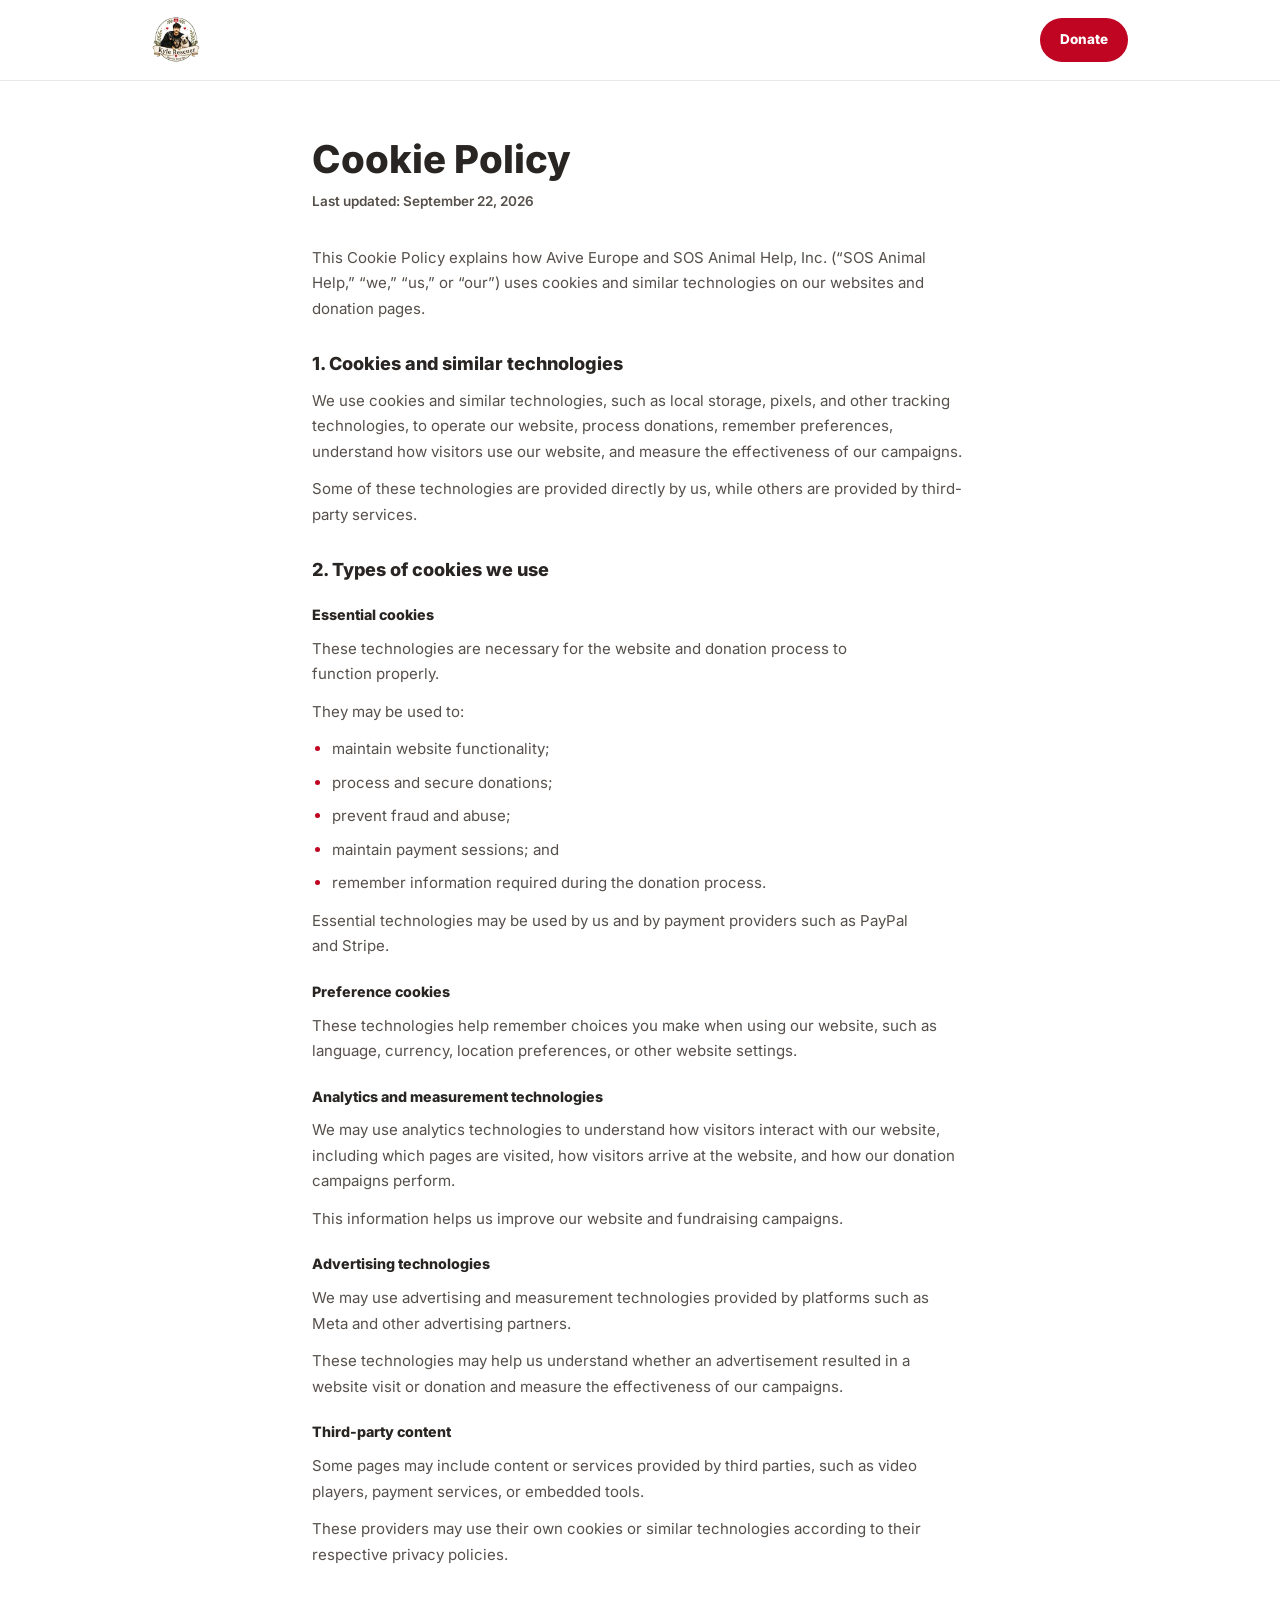
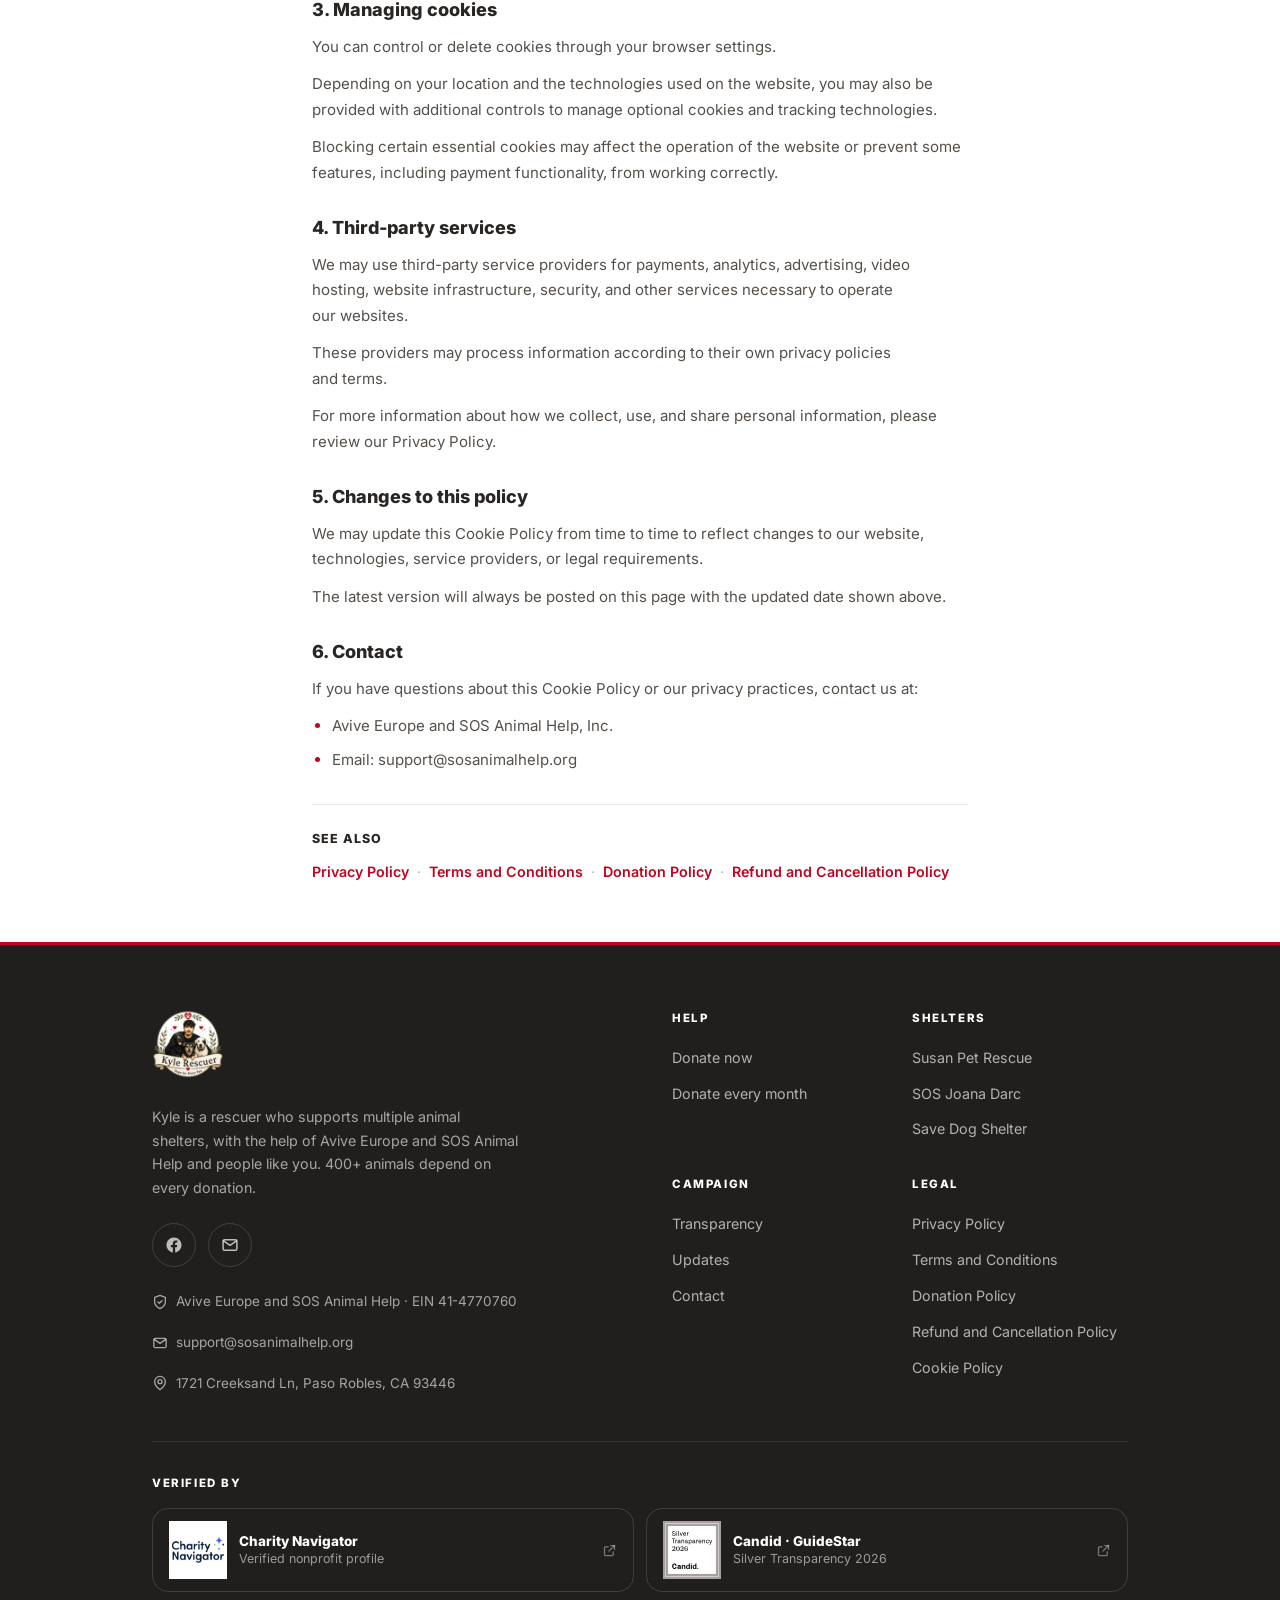
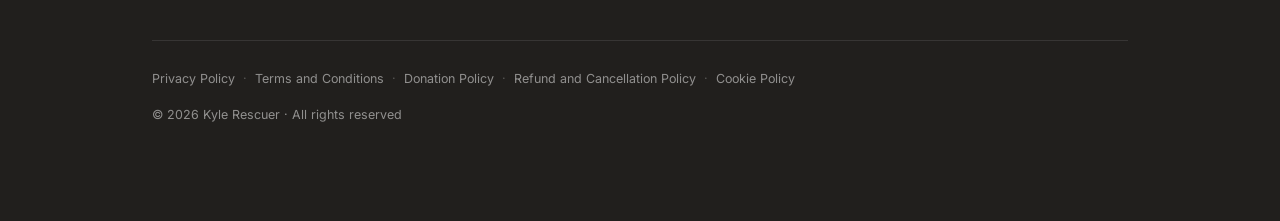
==== commit e07cf153: "feat: update supporter copy to Avive Europe and SOS Animal Help across all sections" ====
--- a/cookie-policy/index.html
+++ b/cookie-policy/index.html
@@ -1,4 +1,4 @@
 <!DOCTYPE html><html lang="en" class="__variable_dd8d1a h-full antialiased"><head><meta charSet="utf-8"/><meta name="viewport" content="width=device-width, initial-scale=1"/><link rel="preload" href="/_next/static/media/6c596dfcddeca1e9-s.p.woff2" as="font" crossorigin="" type="font/woff2"/><style data-precedence="next" data-href="/_next/static/css/963a068a236c0ef1.css">@font-face{font-family:inter;src:url(/_next/static/media/6c596dfcddeca1e9-s.p.woff2) format("woff2");font-display:swap;font-weight:400 800}@font-face{font-family:inter Fallback;src:local("Arial");ascent-override:89.79%;descent-override:22.36%;line-gap-override:0.00%;size-adjust:107.89%}.__className_dd8d1a{font-family:inter,inter Fallback}.__variable_dd8d1a{--font-inter:"inter","inter Fallback"}
 
-/*! tailwindcss v4.3.3 | MIT License | https://tailwindcss.com */@layer properties{@supports (((-webkit-hyphens:none)) and (not (margin-trim:inline))) or ((-moz-orient:inline) and (not (color:rgb(from red r g b)))){*,::backdrop,:after,:before{--tw-translate-x:0;--tw-translate-y:0;--tw-translate-z:0;--tw-rotate-x:initial;--tw-rotate-y:initial;--tw-rotate-z:initial;--tw-skew-x:initial;--tw-skew-y:initial;--tw-pan-x:initial;--tw-pan-y:initial;--tw-pinch-zoom:initial;--tw-scroll-snap-strictness:proximity;--tw-divide-y-reverse:0;--tw-border-style:solid;--tw-gradient-position:initial;--tw-gradient-from:#0000;--tw-gradient-via:#0000;--tw-gradient-to:#0000;--tw-gradient-stops:initial;--tw-gradient-via-stops:initial;--tw-gradient-from-position:0%;--tw-gradient-via-position:50%;--tw-gradient-to-position:100%;--tw-leading:initial;--tw-font-weight:initial;--tw-tracking:initial;--tw-ordinal:initial;--tw-slashed-zero:initial;--tw-numeric-figure:initial;--tw-numeric-spacing:initial;--tw-numeric-fraction:initial;--tw-shadow:0 0 #0000;--tw-shadow-color:initial;--tw-shadow-alpha:100%;--tw-inset-shadow:0 0 #0000;--tw-inset-shadow-color:initial;--tw-inset-shadow-alpha:100%;--tw-ring-color:initial;--tw-ring-shadow:0 0 #0000;--tw-inset-ring-color:initial;--tw-inset-ring-shadow:0 0 #0000;--tw-ring-inset:initial;--tw-ring-offset-width:0px;--tw-ring-offset-color:#fff;--tw-ring-offset-shadow:0 0 #0000;--tw-outline-style:solid;--tw-blur:initial;--tw-brightness:initial;--tw-contrast:initial;--tw-grayscale:initial;--tw-hue-rotate:initial;--tw-invert:initial;--tw-opacity:initial;--tw-saturate:initial;--tw-sepia:initial;--tw-drop-shadow:initial;--tw-drop-shadow-color:initial;--tw-drop-shadow-alpha:100%;--tw-drop-shadow-size:initial;--tw-backdrop-blur:initial;--tw-backdrop-brightness:initial;--tw-backdrop-contrast:initial;--tw-backdrop-grayscale:initial;--tw-backdrop-hue-rotate:initial;--tw-backdrop-invert:initial;--tw-backdrop-opacity:initial;--tw-backdrop-saturate:initial;--tw-backdrop-sepia:initial;--tw-duration:initial;--tw-ease:initial;--tw-scale-x:1;--tw-scale-y:1;--tw-scale-z:1;--tw-content:""}}}@layer theme{:host,:root{--font-sans:-apple-system,BlinkMacSystemFont,"Segoe UI",Roboto,"Helvetica Neue","Noto Sans",Arial,sans-serif,"Apple Color Emoji","Segoe UI Emoji","Segoe UI Symbol","Noto Color Emoji";--font-mono:ui-monospace,SFMono-Regular,Menlo,Monaco,Consolas,"Liberation Mono","Courier New",monospace;--color-black:#000;--color-white:#fff;--spacing:.25rem;--font-weight-normal:400;--font-weight-medium:500;--font-weight-semibold:600;--font-weight-bold:700;--font-weight-extrabold:800;--leading-tight:1.25;--leading-snug:1.375;--ease-out:cubic-bezier(0,0,.2,1);--ease-in-out:cubic-bezier(.4,0,.2,1);--animate-spin:spin 1s linear infinite;--default-transition-duration:.15s;--default-transition-timing-function:cubic-bezier(.4,0,.2,1);--default-font-family:var(--font-sans);--default-mono-font-family:var(--font-mono);--font-display:var(--font-display);--font-body:var(--font-body)}}@layer base{*,::backdrop,:after,:before{box-sizing:border-box;border:0 solid;margin:0;padding:0}::file-selector-button{box-sizing:border-box;border:0 solid;margin:0;padding:0}:host,html{-webkit-text-size-adjust:100%;tab-size:4;line-height:1.5;font-family:var(--default-font-family,-apple-system,BlinkMacSystemFont,"Segoe UI",Roboto,"Helvetica Neue","Noto Sans",Arial,sans-serif,"Apple Color Emoji","Segoe UI Emoji","Segoe UI Symbol","Noto Color Emoji");font-feature-settings:var(--default-font-feature-settings,normal);font-variation-settings:var(--default-font-variation-settings,normal);-webkit-tap-highlight-color:transparent}hr{height:0;color:inherit;border-top-width:1px}abbr:where([title]){-webkit-text-decoration:underline dotted;text-decoration:underline dotted}h1,h2,h3,h4,h5,h6{font-size:inherit;font-weight:inherit}a{color:inherit;-webkit-text-decoration:inherit;text-decoration:inherit}b,strong{font-weight:bolder}code,kbd,pre,samp{font-family:var(--default-mono-font-family,ui-monospace,SFMono-Regular,Menlo,Monaco,Consolas,"Liberation Mono","Courier New",monospace);font-feature-settings:var(--default-mono-font-feature-settings,normal);font-variation-settings:var(--default-mono-font-variation-settings,normal);font-size:1em}small{font-size:80%}sub,sup{vertical-align:baseline;font-size:75%;line-height:0;position:relative}sub{bottom:-.25em}sup{top:-.5em}table{text-indent:0;border-color:inherit;border-collapse:collapse}:-moz-focusring:where(:not(iframe)){outline:auto}progress{vertical-align:baseline}summary{display:list-item}menu,ol,ul{list-style:none}audio,canvas,embed,iframe,img,object,svg,video{vertical-align:middle;display:block}img,video{max-width:100%;height:auto}button,input,optgroup,select,textarea{font:inherit;font-feature-settings:inherit;font-variation-settings:inherit;letter-spacing:inherit;color:inherit;opacity:1;background-color:#0000;border-radius:0}::file-selector-button{font:inherit;font-feature-settings:inherit;font-variation-settings:inherit;letter-spacing:inherit;color:inherit;opacity:1;background-color:#0000;border-radius:0}:where(select:is([multiple],[size])) optgroup{font-weight:bolder}:where(select:is([multiple],[size])) optgroup option{padding-inline-start:20px}::file-selector-button{margin-inline-end:4px}::placeholder{opacity:1}@supports (not ((-webkit-appearance:-apple-pay-button))) or (contain-intrinsic-size:1px){::placeholder{color:currentColor}@supports (color:color-mix(in lab,red,red)){::placeholder{color:color-mix(in oklab,currentcolor 50%,transparent)}}}textarea{resize:vertical}::-webkit-search-decoration{-webkit-appearance:none}::-webkit-date-and-time-value{min-height:1lh;text-align:inherit}::-webkit-datetime-edit{display:inline-flex}::-webkit-datetime-edit-fields-wrapper{padding:0}::-webkit-datetime-edit,::-webkit-datetime-edit-year-field{padding-block:0}::-webkit-datetime-edit-day-field,::-webkit-datetime-edit-month-field{padding-block:0}::-webkit-datetime-edit-hour-field,::-webkit-datetime-edit-minute-field{padding-block:0}::-webkit-datetime-edit-millisecond-field,::-webkit-datetime-edit-second-field{padding-block:0}::-webkit-datetime-edit-meridiem-field{padding-block:0}::-webkit-calendar-picker-indicator{line-height:1}:-moz-ui-invalid{box-shadow:none}button,input:where([type=button],[type=reset],[type=submit]){appearance:button}::file-selector-button{appearance:button}::-webkit-inner-spin-button,::-webkit-outer-spin-button{height:auto}[hidden]:where(:not([hidden=until-found])){display:none!important}html{scroll-behavior:smooth}body{background-color:var(--sos-surface);color:var(--sos-ink-900);font-family:var(--font-body);font-size:clamp(.938rem,.913rem + .109vw,1rem);line-height:var(--lh-body);-webkit-font-smoothing:antialiased;text-rendering:optimizelegibility}h1,h2,h3{font-family:var(--font-display);text-wrap:balance}p{text-wrap:pretty}:where(button,[role=button]):not(:disabled){cursor:pointer}:where(a,button,input,select,textarea,summary,[tabindex]):focus-visible{outline:3px solid var(--sos-action);outline-offset:2px;border-radius:2px}::selection{background:var(--sos-action);color:var(--sos-action-ink)}:where([id]){scroll-margin-top:calc(var(--header-h) + 12px)}}@layer components{.container-grid{max-width:1140px}.container-grid,.container-wide{width:100%;margin-inline:auto;padding-inline:20px}.container-wide{max-width:1280px}@media (min-width:768px){.container-wide{padding-inline:40px}}.container-narrow{width:100%;max-width:var(--grid-narrow);margin-inline:auto;padding-inline:20px}@media (min-width:768px){.container-narrow{padding-inline:32px}}.screen-section{height:calc(100svh - var(--header-h));flex-direction:column;justify-content:center;display:flex}.screen-section__flex{flex:auto;min-height:0}.band-night{background-color:var(--sos-night);color:#fff}.band-night h1,.band-night h2,.band-night h3{color:#fff}.band-night p{color:#ffffffb8}.prose-campaign p{max-width:var(--measure);color:var(--sos-ink-600);margin-bottom:16px}.prose-campaign p:last-child{margin-bottom:0}}@layer utilities{.pointer-events-none{pointer-events:none}.visible{visibility:visible}.sr-only{clip-path:inset(50%);white-space:nowrap;border-width:0;width:1px;height:1px;margin:-1px;padding:0;overflow:hidden}.absolute,.sr-only{position:absolute}.fixed{position:fixed}.relative{position:relative}.static{position:static}.sticky{position:sticky}.inset-0{inset:0}.inset-x-0{inset-inline:0}.inset-y-0{inset-block:0}.-top-1{top:calc(var(--spacing) * -1)}.-top-2{top:calc(var(--spacing) * -2)}.-top-3{top:calc(var(--spacing) * -3)}.top-0{top:0}.top-1\/2{top:50%}.top-2\.5{top:calc(var(--spacing) * 2.5)}.top-3{top:calc(var(--spacing) * 3)}.top-\[6px\]{top:6px}.-right-1{right:calc(var(--spacing) * -1)}.right-0{right:0}.right-2{right:calc(var(--spacing) * 2)}.right-2\.5{right:calc(var(--spacing) * 2.5)}.right-3{right:calc(var(--spacing) * 3)}.bottom-0{bottom:0}.bottom-0\.5{bottom:calc(var(--spacing) * .5)}.bottom-full{bottom:100%}.-left-\[7px\]{left:-7px}.left-0{left:0}.left-1\/2{left:50%}.left-2{left:calc(var(--spacing) * 2)}.left-3{left:calc(var(--spacing) * 3)}.left-6{left:calc(var(--spacing) * 6)}.isolate{isolation:isolate}.z-0{z-index:0}.z-10{z-index:10}.z-20{z-index:20}.z-30{z-index:30}.z-40{z-index:40}.z-50{z-index:50}.z-60{z-index:60}.z-65{z-index:65}.z-\[55\]{z-index:55}.z-\[60\]{z-index:60}.z-\[65\]{z-index:65}.z-\[70\]{z-index:70}.order-first{order:-9999}.col-span-2{grid-column:span 2/span 2}.container{width:100%}@media (min-width:40rem){.container{max-width:40rem}}@media (min-width:48rem){.container{max-width:48rem}}@media (min-width:64rem){.container{max-width:64rem}}@media (min-width:80rem){.container{max-width:80rem}}@media (min-width:96rem){.container{max-width:96rem}}.m-0{margin:0}.-mx-4{margin-inline:calc(var(--spacing) * -4)}.-mx-5{margin-inline:calc(var(--spacing) * -5)}.mx-auto{margin-inline:auto}.-mt-1\.5{margin-top:calc(var(--spacing) * -1.5)}.-mt-3{margin-top:calc(var(--spacing) * -3)}.mt-0\.5{margin-top:calc(var(--spacing) * .5)}.mt-1{margin-top:var(--spacing)}.mt-1\.5{margin-top:calc(var(--spacing) * 1.5)}.mt-2{margin-top:calc(var(--spacing) * 2)}.mt-3{margin-top:calc(var(--spacing) * 3)}.mt-5{margin-top:calc(var(--spacing) * 5)}.mt-\[2px\]{margin-top:2px}.mt-\[5px\]{margin-top:5px}.mt-\[7px\]{margin-top:7px}.mt-auto{margin-top:auto}.mb-2{margin-bottom:calc(var(--spacing) * 2)}.mb-3{margin-bottom:calc(var(--spacing) * 3)}.mb-4{margin-bottom:calc(var(--spacing) * 4)}.-ml-\[2px\]{margin-left:-2px}.ml-\[3px\]{margin-left:3px}.ml-auto{margin-left:auto}.block{display:block}.contents{display:contents}.flex{display:flex}.grid{display:grid}.hidden{display:none}.inline{display:inline}.inline-block{display:inline-block}.inline-flex{display:inline-flex}.table{display:table}.aspect-\[3\/4\]{aspect-ratio:3/4}.aspect-\[4\/3\]{aspect-ratio:4/3}.aspect-\[4\/5\]{aspect-ratio:4/5}.aspect-\[7\/6\]{aspect-ratio:7/6}.aspect-\[9\/16\]{aspect-ratio:9/16}.aspect-\[16\/7\]{aspect-ratio:16/7}.aspect-\[16\/9\]{aspect-ratio:16/9}.aspect-\[16\/11\]{aspect-ratio:16/11}.aspect-auto{aspect-ratio:auto}.aspect-square{aspect-ratio:1}.h-0{height:0}.h-1\.5{height:calc(var(--spacing) * 1.5)}.h-2{height:calc(var(--spacing) * 2)}.h-3{height:calc(var(--spacing) * 3)}.h-6{height:calc(var(--spacing) * 6)}.h-\[3px\]{height:3px}.h-\[5px\]{height:5px}.h-\[6px\]{height:6px}.h-\[7px\]{height:7px}.h-\[10px\]{height:10px}.h-\[11px\]{height:11px}.h-\[14px\]{height:14px}.h-\[16px\]{height:16px}.h-\[18px\]{height:18px}.h-\[20px\]{height:20px}.h-\[24px\]{height:24px}.h-\[26px\]{height:26px}.h-\[28px\]{height:28px}.h-\[30px\]{height:30px}.h-\[32px\]{height:32px}.h-\[34px\]{height:34px}.h-\[36px\]{height:36px}.h-\[38px\]{height:38px}.h-\[40px\]{height:40px}.h-\[44px\]{height:44px}.h-\[45px\]{height:45px}.h-\[48px\]{height:48px}.h-\[52px\]{height:52px}.h-\[56px\]{height:56px}.h-\[58px\]{height:58px}.h-\[64px\]{height:64px}.h-\[68px\]{height:68px}.h-\[72px\]{height:72px}.h-\[84px\]{height:84px}.h-\[88px\]{height:88px}.h-\[100dvh\]{height:100dvh}.h-\[112px\]{height:112px}.h-\[var\(--header-h\)\]{height:var(--header-h)}.h-auto{height:auto}.h-full{height:100%}.h-px{height:1px}.max-h-\[92dvh\]{max-height:92dvh}.max-h-\[92svh\]{max-height:92svh}.max-h-\[94dvh\]{max-height:94dvh}.max-h-\[230px\]{max-height:230px}.min-h-0{min-height:0}.min-h-\[36px\]{min-height:36px}.min-h-\[40px\]{min-height:40px}.min-h-\[42px\]{min-height:42px}.min-h-\[44px\]{min-height:44px}.min-h-\[46px\]{min-height:46px}.min-h-\[48px\]{min-height:48px}.min-h-\[50px\]{min-height:50px}.min-h-\[52px\]{min-height:52px}.min-h-\[56px\]{min-height:56px}.min-h-\[58px\]{min-height:58px}.min-h-\[60px\]{min-height:60px}.min-h-\[72px\]{min-height:72px}.min-h-\[240px\]{min-height:240px}.min-h-\[clamp\(2\.875rem\,5\.2vh\,3\.25rem\)\]{min-height:clamp(2.875rem,5.2vh,3.25rem)}.min-h-dvh{min-height:100dvh}.min-h-full{min-height:100%}.min-h-svh{min-height:100svh}.w-1\.5{width:calc(var(--spacing) * 1.5)}.w-2{width:calc(var(--spacing) * 2)}.w-3{width:calc(var(--spacing) * 3)}.w-4{width:calc(var(--spacing) * 4)}.w-\[1\%\]{width:1%}.w-\[5px\]{width:5px}.w-\[6px\]{width:6px}.w-\[7px\]{width:7px}.w-\[10px\]{width:10px}.w-\[11px\]{width:11px}.w-\[14px\]{width:14px}.w-\[16px\]{width:16px}.w-\[17px\]{width:17px}.w-\[18px\]{width:18px}.w-\[20px\]{width:20px}.w-\[24px\]{width:24px}.w-\[26px\]{width:26px}.w-\[28px\]{width:28px}.w-\[30px\]{width:30px}.w-\[32px\]{width:32px}.w-\[34px\]{width:34px}.w-\[36px\]{width:36px}.w-\[38px\]{width:38px}.w-\[40px\]{width:40px}.w-\[44px\]{width:44px}.w-\[48px\]{width:48px}.w-\[52px\]{width:52px}.w-\[56px\]{width:56px}.w-\[58px\]{width:58px}.w-\[64px\]{width:64px}.w-\[68px\]{width:68px}.w-\[72px\]{width:72px}.w-\[84px\]{width:84px}.w-\[88px\]{width:88px}.w-\[260px\]{width:260px}.w-\[min\(86vw\,340px\)\]{width:min(86vw,340px)}.w-auto{width:auto}.w-fit{width:fit-content}.w-full{width:100%}.max-w-\[24ch\]{max-width:24ch}.max-w-\[36ch\]{max-width:36ch}.max-w-\[40ch\]{max-width:40ch}.max-w-\[42ch\]{max-width:42ch}.max-w-\[46ch\]{max-width:46ch}.max-w-\[54ch\]{max-width:54ch}.max-w-\[62ch\]{max-width:62ch}.max-w-\[72ch\]{max-width:72ch}.max-w-\[380px\]{max-width:380px}.max-w-\[400px\]{max-width:400px}.max-w-\[420px\]{max-width:420px}.max-w-\[460px\]{max-width:460px}.max-w-\[480px\]{max-width:480px}.max-w-\[520px\]{max-width:520px}.max-w-\[640px\]{max-width:640px}.max-w-\[660px\]{max-width:660px}.max-w-\[760px\]{max-width:760px}.max-w-\[860px\]{max-width:860px}.max-w-\[960px\]{max-width:960px}.max-w-\[var\(--hero-col\)\]{max-width:var(--hero-col)}.min-w-0{min-width:0}.min-w-\[640px\]{min-width:640px}.flex-1{flex:1}.flex-shrink,.shrink{flex-shrink:1}.shrink-0{flex-shrink:0}.basis-0{flex-basis:0}.basis-\[150px\]{flex-basis:150px}.border-collapse{border-collapse:collapse}.origin-left{transform-origin:0}.-translate-x-1\/2{--tw-translate-x:calc(calc(1 / 2 * 100%) * -1)}.-translate-x-1\/2,.-translate-y-1\/2{translate:var(--tw-translate-x) var(--tw-translate-y)}.-translate-y-1\/2{--tw-translate-y:calc(calc(1 / 2 * 100%) * -1)}.transform{transform:var(--tw-rotate-x,) var(--tw-rotate-y,) var(--tw-rotate-z,) var(--tw-skew-x,) var(--tw-skew-y,)}.animate-spin{animation:var(--animate-spin)}.cursor-pointer{cursor:pointer}.touch-pan-y{--tw-pan-y:pan-y;touch-action:var(--tw-pan-x,) var(--tw-pan-y,) var(--tw-pinch-zoom,)}.resize{resize:both}.snap-x{scroll-snap-type:x var(--tw-scroll-snap-strictness)}.snap-mandatory{--tw-scroll-snap-strictness:mandatory}.snap-center{scroll-snap-align:center}.list-disc{list-style-type:disc}.list-none{list-style-type:none}.appearance-none{appearance:none}.grid-cols-1{grid-template-columns:repeat(1,minmax(0,1fr))}.grid-cols-2{grid-template-columns:repeat(2,minmax(0,1fr))}.grid-cols-3{grid-template-columns:repeat(3,minmax(0,1fr))}.grid-cols-\[1fr_auto_1fr\]{grid-template-columns:1fr auto 1fr}.flex-col{flex-direction:column}.flex-wrap{flex-wrap:wrap}.content-start{align-content:flex-start}.items-baseline{align-items:baseline}.items-center{align-items:center}.items-end{align-items:flex-end}.items-start{align-items:flex-start}.items-stretch{align-items:stretch}.justify-between{justify-content:space-between}.justify-center{justify-content:center}.justify-end{justify-content:flex-end}.gap-0\.5{gap:calc(var(--spacing) * .5)}.gap-1{gap:var(--spacing)}.gap-1\.5{gap:calc(var(--spacing) * 1.5)}.gap-2{gap:calc(var(--spacing) * 2)}.gap-2\.5{gap:calc(var(--spacing) * 2.5)}.gap-3{gap:calc(var(--spacing) * 3)}.gap-3\.5{gap:calc(var(--spacing) * 3.5)}.gap-4{gap:calc(var(--spacing) * 4)}.gap-5{gap:calc(var(--spacing) * 5)}.gap-6{gap:calc(var(--spacing) * 6)}.gap-8{gap:calc(var(--spacing) * 8)}.gap-12{gap:calc(var(--spacing) * 12)}.gap-\[6px\]{gap:6px}.gap-\[8px\]{gap:8px}.gap-\[clamp\(0\.5rem\,1\.2vh\,0\.75rem\)\]{gap:clamp(.5rem,1.2vh,.75rem)}.gap-\[clamp\(0\.5rem\,1\.4vh\,1rem\)\]{gap:clamp(.5rem,1.4vh,1rem)}.gap-\[clamp\(1\.5rem\,4vh\,2\.25rem\)\]{gap:clamp(1.5rem,4vh,2.25rem)}.gap-\[clamp\(1\.25rem\,3\.5vh\,2rem\)\]{gap:clamp(1.25rem,3.5vh,2rem)}.gap-\[clamp\(1\.25rem\,3vh\,2rem\)\]{gap:clamp(1.25rem,3vh,2rem)}.gap-px{gap:1px}.gap-x-1\.5{column-gap:calc(var(--spacing) * 1.5)}.gap-x-2{column-gap:calc(var(--spacing) * 2)}.gap-x-3{column-gap:calc(var(--spacing) * 3)}.gap-x-4{column-gap:calc(var(--spacing) * 4)}.gap-y-0\.5{row-gap:calc(var(--spacing) * .5)}.gap-y-1{row-gap:var(--spacing)}.gap-y-2{row-gap:calc(var(--spacing) * 2)}.gap-y-2\.5{row-gap:calc(var(--spacing) * 2.5)}:where(.divide-y>:not(:last-child)){--tw-divide-y-reverse:0;border-bottom-style:var(--tw-border-style);border-top-style:var(--tw-border-style);border-top-width:calc(1px * var(--tw-divide-y-reverse));border-bottom-width:calc(1px * calc(1 - var(--tw-divide-y-reverse)))}:where(.divide-ink-900\/\[\.07\]>:not(:last-child)){border-color:var(--sos-ink-900)}@supports (color:color-mix(in lab,red,red)){:where(.divide-ink-900\/\[\.07\]>:not(:last-child)){border-color:color-mix(in oklab,var(--sos-ink-900) 7%,transparent)}}.self-start{align-self:flex-start}.justify-self-end{justify-self:flex-end}.truncate{text-overflow:ellipsis;white-space:nowrap}.overflow-hidden,.truncate{overflow:hidden}.overflow-x-auto{overflow-x:auto}.overflow-y-auto{overflow-y:auto}.overscroll-contain{overscroll-behavior:contain}.rounded{border-radius:.25rem}.rounded-\[4px\]{border-radius:4px}.rounded-\[6px\]{border-radius:6px}.rounded-card{border-radius:var(--r-card)}.rounded-chip{border-radius:var(--r-chip)}.rounded-full{border-radius:3.40282e+38px}.rounded-lg{border-radius:var(--r-lg)}.rounded-md{border-radius:var(--r-md)}.rounded-pill{border-radius:var(--r-pill)}.rounded-sm{border-radius:var(--r-sm)}.rounded-t-lg{border-top-left-radius:var(--r-lg);border-top-right-radius:var(--r-lg)}.border{border-style:var(--tw-border-style);border-width:1px}.border-2{border-style:var(--tw-border-style);border-width:2px}.border-4{border-style:var(--tw-border-style);border-width:4px}.border-\[3px\]{border-style:var(--tw-border-style);border-width:3px}.border-y{border-block-style:var(--tw-border-style);border-block-width:1px}.border-t{border-top-style:var(--tw-border-style);border-top-width:1px}.border-r{border-right-style:var(--tw-border-style);border-right-width:1px}.border-b{border-bottom-style:var(--tw-border-style);border-bottom-width:1px}.border-b-2{border-bottom-style:var(--tw-border-style);border-bottom-width:2px}.border-l-2{border-left-style:var(--tw-border-style);border-left-width:2px}.border-l-4{border-left-style:var(--tw-border-style);border-left-width:4px}.border-\[\#2c2c2e\]{border-color:#2c2c2e}.border-\[\#a30d0d\]{border-color:#a30d0d}.border-\[\#a30d0d\]\/30{border-color:oklab(45.4371% .157668 .0852023/.3)}.border-action{border-color:var(--sos-action)}.border-donate{border-color:var(--sos-donate)}.border-donate-ink\/30{border-color:var(--sos-donate-ink)}@supports (color:color-mix(in lab,red,red)){.border-donate-ink\/30{border-color:color-mix(in oklab,var(--sos-donate-ink) 30%,transparent)}}.border-donate\/20{border-color:var(--sos-donate)}@supports (color:color-mix(in lab,red,red)){.border-donate\/20{border-color:color-mix(in oklab,var(--sos-donate) 20%,transparent)}}.border-donate\/25{border-color:var(--sos-donate)}@supports (color:color-mix(in lab,red,red)){.border-donate\/25{border-color:color-mix(in oklab,var(--sos-donate) 25%,transparent)}}.border-donate\/30{border-color:var(--sos-donate)}@supports (color:color-mix(in lab,red,red)){.border-donate\/30{border-color:color-mix(in oklab,var(--sos-donate) 30%,transparent)}}.border-error{border-color:var(--sos-error)}.border-ink-600{border-color:var(--sos-ink-600)}.border-ink-900,.border-ink-900\/10{border-color:var(--sos-ink-900)}@supports (color:color-mix(in lab,red,red)){.border-ink-900\/10{border-color:color-mix(in oklab,var(--sos-ink-900) 10%,transparent)}}.border-ink-900\/15{border-color:var(--sos-ink-900)}@supports (color:color-mix(in lab,red,red)){.border-ink-900\/15{border-color:color-mix(in oklab,var(--sos-ink-900) 15%,transparent)}}.border-ink-900\/20{border-color:var(--sos-ink-900)}@supports (color:color-mix(in lab,red,red)){.border-ink-900\/20{border-color:color-mix(in oklab,var(--sos-ink-900) 20%,transparent)}}.border-ink-900\/25{border-color:var(--sos-ink-900)}@supports (color:color-mix(in lab,red,red)){.border-ink-900\/25{border-color:color-mix(in oklab,var(--sos-ink-900) 25%,transparent)}}.border-ink-900\/30{border-color:var(--sos-ink-900)}@supports (color:color-mix(in lab,red,red)){.border-ink-900\/30{border-color:color-mix(in oklab,var(--sos-ink-900) 30%,transparent)}}.border-ink-900\/\[\.07\]{border-color:var(--sos-ink-900)}@supports (color:color-mix(in lab,red,red)){.border-ink-900\/\[\.07\]{border-color:color-mix(in oklab,var(--sos-ink-900) 7%,transparent)}}.border-ink-900\/\[\.08\]{border-color:var(--sos-ink-900)}@supports (color:color-mix(in lab,red,red)){.border-ink-900\/\[\.08\]{border-color:color-mix(in oklab,var(--sos-ink-900) 8%,transparent)}}.border-ink-900\/\[\.12\]{border-color:var(--sos-ink-900)}@supports (color:color-mix(in lab,red,red)){.border-ink-900\/\[\.12\]{border-color:color-mix(in oklab,var(--sos-ink-900) 12%,transparent)}}.border-transparent{border-color:#0000}.border-white{border-color:var(--color-white)}.border-white\/10{border-color:#ffffff1a}@supports (color:color-mix(in lab,red,red)){.border-white\/10{border-color:color-mix(in oklab,var(--color-white) 10%,transparent)}}.border-white\/15{border-color:#ffffff26}@supports (color:color-mix(in lab,red,red)){.border-white\/15{border-color:color-mix(in oklab,var(--color-white) 15%,transparent)}}.border-white\/30{border-color:#ffffff4d}@supports (color:color-mix(in lab,red,red)){.border-white\/30{border-color:color-mix(in oklab,var(--color-white) 30%,transparent)}}.border-t-\[\#a30d0d\]{border-top-color:#a30d0d}.border-t-donate{border-top-color:var(--sos-donate)}.border-t-donate-ink{border-top-color:var(--sos-donate-ink)}.border-t-white{border-top-color:var(--color-white)}.bg-\[\#2c2c2e\]{background-color:#2c2c2e}.bg-\[\#635BFF\]{background-color:#635bff}.bg-\[\#a30d0d\]{background-color:#a30d0d}.bg-\[\#f5f5f5\]{background-color:#f5f5f5}.bg-accent-soft{background-color:var(--org-accent-soft)}.bg-action{background-color:var(--sos-action)}.bg-action-deep{background-color:var(--sos-action-deep)}.bg-action\/10{background-color:var(--sos-action)}@supports (color:color-mix(in lab,red,red)){.bg-action\/10{background-color:color-mix(in oklab,var(--sos-action) 10%,transparent)}}.bg-action\/60{background-color:var(--sos-action)}@supports (color:color-mix(in lab,red,red)){.bg-action\/60{background-color:color-mix(in oklab,var(--sos-action) 60%,transparent)}}.bg-action\/\[\.06\]{background-color:var(--sos-action)}@supports (color:color-mix(in lab,red,red)){.bg-action\/\[\.06\]{background-color:color-mix(in oklab,var(--sos-action) 6%,transparent)}}.bg-black{background-color:var(--color-black)}.bg-black\/60{background-color:#0009}@supports (color:color-mix(in lab,red,red)){.bg-black\/60{background-color:color-mix(in oklab,var(--color-black) 60%,transparent)}}.bg-donate,.bg-donate\/10{background-color:var(--sos-donate)}@supports (color:color-mix(in lab,red,red)){.bg-donate\/10{background-color:color-mix(in oklab,var(--sos-donate) 10%,transparent)}}.bg-donate\/15{background-color:var(--sos-donate)}@supports (color:color-mix(in lab,red,red)){.bg-donate\/15{background-color:color-mix(in oklab,var(--sos-donate) 15%,transparent)}}.bg-donate\/70{background-color:var(--sos-donate)}@supports (color:color-mix(in lab,red,red)){.bg-donate\/70{background-color:color-mix(in oklab,var(--sos-donate) 70%,transparent)}}.bg-donate\/\[\.07\]{background-color:var(--sos-donate)}@supports (color:color-mix(in lab,red,red)){.bg-donate\/\[\.07\]{background-color:color-mix(in oklab,var(--sos-donate) 7%,transparent)}}.bg-donate\/\[\.08\]{background-color:var(--sos-donate)}@supports (color:color-mix(in lab,red,red)){.bg-donate\/\[\.08\]{background-color:color-mix(in oklab,var(--sos-donate) 8%,transparent)}}.bg-error\/10{background-color:var(--sos-error)}@supports (color:color-mix(in lab,red,red)){.bg-error\/10{background-color:color-mix(in oklab,var(--sos-error) 10%,transparent)}}.bg-graphite{background-color:var(--sos-graphite)}.bg-highlight\/25{background-color:var(--sos-highlight)}@supports (color:color-mix(in lab,red,red)){.bg-highlight\/25{background-color:color-mix(in oklab,var(--sos-highlight) 25%,transparent)}}.bg-ink-300{background-color:var(--sos-ink-300)}.bg-ink-900,.bg-ink-900\/10{background-color:var(--sos-ink-900)}@supports (color:color-mix(in lab,red,red)){.bg-ink-900\/10{background-color:color-mix(in oklab,var(--sos-ink-900) 10%,transparent)}}.bg-ink-900\/20{background-color:var(--sos-ink-900)}@supports (color:color-mix(in lab,red,red)){.bg-ink-900\/20{background-color:color-mix(in oklab,var(--sos-ink-900) 20%,transparent)}}.bg-ink-900\/60{background-color:var(--sos-ink-900)}@supports (color:color-mix(in lab,red,red)){.bg-ink-900\/60{background-color:color-mix(in oklab,var(--sos-ink-900) 60%,transparent)}}.bg-ink-900\/\[\.03\]{background-color:var(--sos-ink-900)}@supports (color:color-mix(in lab,red,red)){.bg-ink-900\/\[\.03\]{background-color:color-mix(in oklab,var(--sos-ink-900) 3%,transparent)}}.bg-ink-900\/\[\.07\]{background-color:var(--sos-ink-900)}@supports (color:color-mix(in lab,red,red)){.bg-ink-900\/\[\.07\]{background-color:color-mix(in oklab,var(--sos-ink-900) 7%,transparent)}}.bg-night,.bg-night\/45{background-color:var(--sos-night)}@supports (color:color-mix(in lab,red,red)){.bg-night\/45{background-color:color-mix(in oklab,var(--sos-night) 45%,transparent)}}.bg-night\/70{background-color:var(--sos-night)}@supports (color:color-mix(in lab,red,red)){.bg-night\/70{background-color:color-mix(in oklab,var(--sos-night) 70%,transparent)}}.bg-night\/80{background-color:var(--sos-night)}@supports (color:color-mix(in lab,red,red)){.bg-night\/80{background-color:color-mix(in oklab,var(--sos-night) 80%,transparent)}}.bg-progress{background-color:var(--sos-progress)}.bg-surface{background-color:var(--sos-surface)}.bg-surface-alt{background-color:var(--sos-surface-alt)}.bg-surface\/90{background-color:var(--sos-surface)}@supports (color:color-mix(in lab,red,red)){.bg-surface\/90{background-color:color-mix(in oklab,var(--sos-surface) 90%,transparent)}}.bg-surface\/92{background-color:var(--sos-surface)}@supports (color:color-mix(in lab,red,red)){.bg-surface\/92{background-color:color-mix(in oklab,var(--sos-surface) 92%,transparent)}}.bg-surface\/95{background-color:var(--sos-surface)}@supports (color:color-mix(in lab,red,red)){.bg-surface\/95{background-color:color-mix(in oklab,var(--sos-surface) 95%,transparent)}}.bg-surface\/98{background-color:var(--sos-surface)}@supports (color:color-mix(in lab,red,red)){.bg-surface\/98{background-color:color-mix(in oklab,var(--sos-surface) 98%,transparent)}}.bg-transparent{background-color:#0000}.bg-warning{background-color:var(--sos-warning)}.bg-white{background-color:var(--color-white)}.bg-white\/10{background-color:#ffffff1a}@supports (color:color-mix(in lab,red,red)){.bg-white\/10{background-color:color-mix(in oklab,var(--color-white) 10%,transparent)}}.bg-white\/15{background-color:#ffffff26}@supports (color:color-mix(in lab,red,red)){.bg-white\/15{background-color:color-mix(in oklab,var(--color-white) 15%,transparent)}}.bg-white\/20{background-color:#fff3}@supports (color:color-mix(in lab,red,red)){.bg-white\/20{background-color:color-mix(in oklab,var(--color-white) 20%,transparent)}}.bg-linear-to-t{--tw-gradient-position:to top}@supports (background-image:linear-gradient(in lab,red,red)){.bg-linear-to-t{--tw-gradient-position:to top in oklab}}.bg-linear-to-t{background-image:linear-gradient(var(--tw-gradient-stops))}.from-night\/45{--tw-gradient-from:var(--sos-night)}@supports (color:color-mix(in lab,red,red)){.from-night\/45{--tw-gradient-from:color-mix(in oklab,var(--sos-night) 45%,transparent)}}.from-night\/45{--tw-gradient-stops:var(--tw-gradient-via-stops,var(--tw-gradient-position),var(--tw-gradient-from) var(--tw-gradient-from-position),var(--tw-gradient-to) var(--tw-gradient-to-position))}.to-transparent{--tw-gradient-to:transparent;--tw-gradient-stops:var(--tw-gradient-via-stops,var(--tw-gradient-position),var(--tw-gradient-from) var(--tw-gradient-from-position),var(--tw-gradient-to) var(--tw-gradient-to-position))}.object-contain{object-fit:contain}.object-cover{object-fit:cover}.object-\[center_18\%\]{object-position:center 18%}.object-top{object-position:top}.p-0{padding:0}.p-2\.5{padding:calc(var(--spacing) * 2.5)}.p-3{padding:calc(var(--spacing) * 3)}.p-3\.5{padding:calc(var(--spacing) * 3.5)}.p-4{padding:calc(var(--spacing) * 4)}.p-5{padding:calc(var(--spacing) * 5)}.p-6{padding:calc(var(--spacing) * 6)}.px-0{padding-inline:0}.px-1{padding-inline:var(--spacing)}.px-1\.5{padding-inline:calc(var(--spacing) * 1.5)}.px-2{padding-inline:calc(var(--spacing) * 2)}.px-2\.5{padding-inline:calc(var(--spacing) * 2.5)}.px-3{padding-inline:calc(var(--spacing) * 3)}.px-3\.5{padding-inline:calc(var(--spacing) * 3.5)}.px-4{padding-inline:calc(var(--spacing) * 4)}.px-5{padding-inline:calc(var(--spacing) * 5)}.px-6{padding-inline:calc(var(--spacing) * 6)}.px-8{padding-inline:calc(var(--spacing) * 8)}.px-12{padding-inline:calc(var(--spacing) * 12)}.py-0\.5{padding-block:calc(var(--spacing) * .5)}.py-1{padding-block:var(--spacing)}.py-1\.5{padding-block:calc(var(--spacing) * 1.5)}.py-2{padding-block:calc(var(--spacing) * 2)}.py-2\.5{padding-block:calc(var(--spacing) * 2.5)}.py-3{padding-block:calc(var(--spacing) * 3)}.py-3\.5{padding-block:calc(var(--spacing) * 3.5)}.py-4{padding-block:calc(var(--spacing) * 4)}.py-5{padding-block:calc(var(--spacing) * 5)}.py-6{padding-block:calc(var(--spacing) * 6)}.py-7{padding-block:calc(var(--spacing) * 7)}.py-8{padding-block:calc(var(--spacing) * 8)}.py-10{padding-block:calc(var(--spacing) * 10)}.py-\[clamp\(1\.75rem\,4\.5vh\,3rem\)\]{padding-block:clamp(1.75rem,4.5vh,3rem)}.py-\[clamp\(2\.5rem\,6vh\,4\.5rem\)\]{padding-block:clamp(2.5rem,6vh,4.5rem)}.py-\[clamp\(2\.5rem\,6vh\,4rem\)\]{padding-block:clamp(2.5rem,6vh,4rem)}.py-\[clamp\(2\.5rem\,7vh\,4\.5rem\)\]{padding-block:clamp(2.5rem,7vh,4.5rem)}.py-\[clamp\(3rem\,7vh\,5rem\)\]{padding-block:clamp(3rem,7vh,5rem)}.py-px{padding-block:1px}.pt-0{padding-top:0}.pt-0\.5{padding-top:calc(var(--spacing) * .5)}.pt-1{padding-top:var(--spacing)}.pt-2{padding-top:calc(var(--spacing) * 2)}.pt-3{padding-top:calc(var(--spacing) * 3)}.pt-3\.5{padding-top:calc(var(--spacing) * 3.5)}.pt-4{padding-top:calc(var(--spacing) * 4)}.pt-6{padding-top:calc(var(--spacing) * 6)}.pt-8{padding-top:calc(var(--spacing) * 8)}.pt-10{padding-top:calc(var(--spacing) * 10)}.pt-16{padding-top:calc(var(--spacing) * 16)}.pt-\[clamp\(0\.75rem\,2vh\,1\.5rem\)\]{padding-top:clamp(.75rem,2vh,1.5rem)}.pt-\[clamp\(0\.375rem\,1vh\,0\.75rem\)\]{padding-top:clamp(.375rem,1vh,.75rem)}.pr-1{padding-right:var(--spacing)}.pr-2\.5{padding-right:calc(var(--spacing) * 2.5)}.pr-4{padding-right:calc(var(--spacing) * 4)}.pb-1{padding-bottom:var(--spacing)}.pb-2{padding-bottom:calc(var(--spacing) * 2)}.pb-4{padding-bottom:calc(var(--spacing) * 4)}.pb-7{padding-bottom:calc(var(--spacing) * 7)}.pb-8{padding-bottom:calc(var(--spacing) * 8)}.pb-14{padding-bottom:calc(var(--spacing) * 14)}.pb-\[112px\]{padding-bottom:112px}.pb-\[clamp\(0\.75rem\,2vh\,1\.5rem\)\]{padding-bottom:clamp(.75rem,2vh,1.5rem)}.pb-\[clamp\(1\.5rem\,4vh\,3rem\)\]{padding-bottom:clamp(1.5rem,4vh,3rem)}.pb-\[max\(0\.875rem\,env\(safe-area-inset-bottom\)\)\]{padding-bottom:max(.875rem,env(safe-area-inset-bottom))}.pb-\[max\(1rem\,env\(safe-area-inset-bottom\)\)\]{padding-bottom:max(1rem,env(safe-area-inset-bottom))}.pl-2\.5{padding-left:calc(var(--spacing) * 2.5)}.pl-3{padding-left:calc(var(--spacing) * 3)}.pl-3\.5{padding-left:calc(var(--spacing) * 3.5)}.pl-5{padding-left:calc(var(--spacing) * 5)}.pl-6{padding-left:calc(var(--spacing) * 6)}.text-center{text-align:center}.text-left{text-align:left}.text-right{text-align:right}.align-top{vertical-align:top}.text-\[0\.62em\]{font-size:.62em}.text-\[2rem\]{font-size:2rem}.text-\[13px\]{font-size:13px}.text-\[16px\]{font-size:16px}.text-\[17px\]{font-size:17px}.text-\[18px\]{font-size:18px}.text-\[20px\]{font-size:20px}.text-\[clamp\(0\.93rem\,0\.837rem\+0\.372vw\,1\.163rem\)\]{font-size:clamp(.93rem,.837rem + .372vw,1.163rem)}.text-\[clamp\(0\.93rem\,0\.883rem\+0\.279vw\,1\.046rem\)\]{font-size:clamp(.93rem,.883rem + .279vw,1.046rem)}.text-\[clamp\(0\.95rem\,0\.86rem\+0\.45vw\,1\.2rem\)\]{font-size:clamp(.95rem,.86rem + .45vw,1.2rem)}.text-\[clamp\(0\.814rem\,1\.302vh\,0\.872rem\)\]{font-size:clamp(.814rem,1.302vh,.872rem)}.text-\[clamp\(0\.814rem\,1\.488vh\,0\.93rem\)\]{font-size:clamp(.814rem,1.488vh,.93rem)}.text-\[clamp\(0\.872rem\,0\.837rem\+0\.209vw\,0\.988rem\)\]{font-size:clamp(.872rem,.837rem + .209vw,.988rem)}.text-\[clamp\(0\.872rem\,1\.488vh\,0\.988rem\)\]{font-size:clamp(.872rem,1.488vh,.988rem)}.text-\[clamp\(0\.894rem\,0\.878rem\+0\.07vw\,0\.935rem\)\]{font-size:clamp(.894rem,.878rem + .07vw,.935rem)}.text-\[clamp\(0\.935rem\,0\.902rem\+0\.142vw\,1\.015rem\)\]{font-size:clamp(.935rem,.902rem + .142vw,1.015rem)}.text-\[clamp\(0\.8954rem\,0\.8184rem\+0\.3069vw\,1\.023rem\)\]{font-size:clamp(.8954rem,.8184rem + .3069vw,1.023rem)}.text-\[clamp\(1\.5rem\,1\.1rem\+1\.6vw\,2\.4rem\)\]{font-size:clamp(1.5rem,1.1rem + 1.6vw,2.4rem)}.text-\[clamp\(1\.5rem\,1\.1rem\+1\.6vw\,2\.25rem\)\]{font-size:clamp(1.5rem,1.1rem + 1.6vw,2.25rem)}.text-\[clamp\(1\.5rem\,1\.3rem\+0\.8vw\,1\.875rem\)\]{font-size:clamp(1.5rem,1.3rem + .8vw,1.875rem)}.text-\[clamp\(1\.6rem\,1\.1rem\+2vw\,2\.6rem\)\]{font-size:clamp(1.6rem,1.1rem + 2vw,2.6rem)}.text-\[clamp\(1\.6rem\,1\.2rem\+1\.4vw\,2\.2rem\)\]{font-size:clamp(1.6rem,1.2rem + 1.4vw,2.2rem)}.text-\[clamp\(1\.6rem\,1\.2rem\+1\.6vw\,2\.4rem\)\]{font-size:clamp(1.6rem,1.2rem + 1.6vw,2.4rem)}.text-\[clamp\(1\.6rem\,1\.3rem\+1\.4vw\,2\.4rem\)\]{font-size:clamp(1.6rem,1.3rem + 1.4vw,2.4rem)}.text-\[clamp\(1\.015rem\,0\.984rem\+0\.109vw\,1\.097rem\)\]{font-size:clamp(1.015rem,.984rem + .109vw,1.097rem)}.text-\[clamp\(1\.25rem\,0\.9rem\+2\.4vw\,2\.6rem\)\]{font-size:clamp(1.25rem,.9rem + 2.4vw,2.6rem)}.text-\[clamp\(1\.25rem\,1\.05rem\+0\.8vw\,1\.6rem\)\]{font-size:clamp(1.25rem,1.05rem + .8vw,1.6rem)}.text-\[clamp\(1\.046rem\,0\.93rem\+0\.465vw\,1\.279rem\)\]{font-size:clamp(1.046rem,.93rem + .465vw,1.279rem)}.text-\[clamp\(1\.057rem\,1\.017rem\+0\.177vw\,1\.158rem\)\]{font-size:clamp(1.057rem,1.017rem + .177vw,1.158rem)}.text-\[clamp\(1\.279rem\,0\.883rem\+1\.256vw\+0\.465vh\,2\.232rem\)\]{font-size:clamp(1.279rem,.883rem + 1.256vw + .465vh,2.232rem)}.text-\[clamp\(1\.279rem\,0\.977rem\+1\.209vw\,1\.86rem\)\]{font-size:clamp(1.279rem,.977rem + 1.209vw,1.86rem)}.text-\[clamp\(1\.279rem\,0\.977rem\+1\.209vw\,1\.976rem\)\]{font-size:clamp(1.279rem,.977rem + 1.209vw,1.976rem)}.text-\[clamp\(1\.279rem\,1\.116rem\+0\.651vw\,1\.628rem\)\]{font-size:clamp(1.279rem,1.116rem + .651vw,1.628rem)}.text-\[clamp\(1\.395rem\,0\.93rem\+1\.86vw\,2\.209rem\)\]{font-size:clamp(1.395rem,.93rem + 1.86vw,2.209rem)}.text-\[clamp\(1\.511rem\,1\.209rem\+1\.116vw\,2\.093rem\)\]{font-size:clamp(1.511rem,1.209rem + 1.116vw,2.093rem)}.text-\[clamp\(1\.663rem\,1\.391rem\+1\.209vw\,2\.055rem\)\]{font-size:clamp(1.663rem,1.391rem + 1.209vw,2.055rem)}.text-\[clamp\(1\.1506rem\,1\.023rem\+0\.7161vw\,1\.5345rem\)\]{font-size:clamp(1.1506rem,1.023rem + .7161vw,1.5345rem)}.text-\[clamp\(2\.4rem\,1\.8rem\+2\.4vw\,3\.6rem\)\]{font-size:clamp(2.4rem,1.8rem + 2.4vw,3.6rem)}.text-\[clamp\(2\.093rem\,1\.628rem\+1\.86vw\,2\.79rem\)\]{font-size:clamp(2.093rem,1.628rem + 1.86vw,2.79rem)}.text-\[clamp\(2\.093rem\,1\.628rem\+1\.86vw\,3\.023rem\)\]{font-size:clamp(2.093rem,1.628rem + 1.86vw,3.023rem)}.text-\[clamp\(16px\,4\.6vw\,1\.75rem\)\]{font-size:clamp(16px,4.6vw,1.75rem)}.text-fs10{font-size:clamp(.594rem,.581rem + .054vw,.625rem)}.text-fs11{font-size:clamp(.625rem,.613rem + .054vw,.656rem)}.text-fs11-5{font-size:clamp(.656rem,.644rem + .054vw,.688rem)}.text-fs12{font-size:clamp(.688rem,.675rem + .054vw,.719rem)}.text-fs13{font-size:clamp(.719rem,.694rem + .109vw,.781rem)}.text-fs14{font-size:clamp(.781rem,.757rem + .109vw,.844rem)}.text-fs15{font-size:clamp(.813rem,.782rem + .136vw,.891rem)}.text-fs16{font-size:clamp(.875rem,.851rem + .109vw,.938rem)}.text-fs17{font-size:clamp(.906rem,.87rem + .163vw,1rem)}.text-fs18{font-size:clamp(.938rem,.889rem + .217vw,1.063rem)}.text-fs19{font-size:clamp(.969rem,.908rem + .272vw,1.125rem)}.text-fs21{font-size:clamp(1.063rem,1rem + .272vw,1.219rem)}.leading-\[1\.1\]{--tw-leading:1.1;line-height:1.1}.leading-\[1\.2\]{--tw-leading:1.2;line-height:1.2}.leading-\[1\.3\]{--tw-leading:1.3;line-height:1.3}.leading-\[1\.4\]{--tw-leading:1.4;line-height:1.4}.leading-\[1\.5\]{--tw-leading:1.5;line-height:1.5}.leading-\[1\.6\]{--tw-leading:1.6;line-height:1.6}.leading-\[1\.7\]{--tw-leading:1.7;line-height:1.7}.leading-\[1\.12\]{--tw-leading:1.12;line-height:1.12}.leading-\[1\.15\]{--tw-leading:1.15;line-height:1.15}.leading-\[1\.22\]{--tw-leading:1.22;line-height:1.22}.leading-\[1\.25\]{--tw-leading:1.25;line-height:1.25}.leading-\[1\.35\]{--tw-leading:1.35;line-height:1.35}.leading-\[1\.45\]{--tw-leading:1.45;line-height:1.45}.leading-\[1\.55\]{--tw-leading:1.55;line-height:1.55}.leading-\[1\.65\]{--tw-leading:1.65;line-height:1.65}.leading-none{--tw-leading:1;line-height:1}.leading-snug{--tw-leading:var(--leading-snug);line-height:var(--leading-snug)}.leading-tight{--tw-leading:var(--leading-tight);line-height:var(--leading-tight)}.font-bold{--tw-font-weight:var(--font-weight-bold);font-weight:var(--font-weight-bold)}.font-extrabold{--tw-font-weight:var(--font-weight-extrabold);font-weight:var(--font-weight-extrabold)}.font-medium{--tw-font-weight:var(--font-weight-medium);font-weight:var(--font-weight-medium)}.font-normal{--tw-font-weight:var(--font-weight-normal);font-weight:var(--font-weight-normal)}.font-semibold{--tw-font-weight:var(--font-weight-semibold);font-weight:var(--font-weight-semibold)}.tracking-\[-0\.01em\]{--tw-tracking:-.01em;letter-spacing:-.01em}.tracking-\[0\.01em\]{--tw-tracking:.01em;letter-spacing:.01em}.tracking-\[0\.1em\]{--tw-tracking:.1em;letter-spacing:.1em}.tracking-\[0\.02em\]{--tw-tracking:.02em;letter-spacing:.02em}.tracking-\[0\.2em\]{--tw-tracking:.2em;letter-spacing:.2em}.tracking-\[0\.03em\]{--tw-tracking:.03em;letter-spacing:.03em}.tracking-\[0\.04em\]{--tw-tracking:.04em;letter-spacing:.04em}.tracking-\[0\.06em\]{--tw-tracking:.06em;letter-spacing:.06em}.tracking-\[0\.08em\]{--tw-tracking:.08em;letter-spacing:.08em}.tracking-\[0\.12em\]{--tw-tracking:.12em;letter-spacing:.12em}.tracking-\[0\.14em\]{--tw-tracking:.14em;letter-spacing:.14em}.tracking-\[0\.16em\]{--tw-tracking:.16em;letter-spacing:.16em}.text-pretty{text-wrap:pretty}.break-words{overflow-wrap:break-word}.break-all{word-break:break-all}.whitespace-nowrap{white-space:nowrap}.text-\[\#2c2c2e\]{color:#2c2c2e}.text-\[\#6b6b6b\]{color:#6b6b6b}.text-\[\#ff5a6e\]{color:#ff5a6e}.text-accent{color:var(--org-accent)}.text-action{color:var(--sos-action)}.text-action-ink,.text-action-ink\/75{color:var(--sos-action-ink)}@supports (color:color-mix(in lab,red,red)){.text-action-ink\/75{color:color-mix(in oklab,var(--sos-action-ink) 75%,transparent)}}.text-action-ink\/85{color:var(--sos-action-ink)}@supports (color:color-mix(in lab,red,red)){.text-action-ink\/85{color:color-mix(in oklab,var(--sos-action-ink) 85%,transparent)}}.text-action-ink\/90{color:var(--sos-action-ink)}@supports (color:color-mix(in lab,red,red)){.text-action-ink\/90{color:color-mix(in oklab,var(--sos-action-ink) 90%,transparent)}}.text-action-ink\/95{color:var(--sos-action-ink)}@supports (color:color-mix(in lab,red,red)){.text-action-ink\/95{color:color-mix(in oklab,var(--sos-action-ink) 95%,transparent)}}.text-donate{color:var(--sos-donate)}.text-donate-ink{color:var(--sos-donate-ink)}.text-donate-text{color:var(--sos-donate-text)}.text-error{color:var(--sos-error)}.text-highlight{color:var(--sos-highlight)}.text-ink-300{color:var(--sos-ink-300)}.text-ink-600{color:var(--sos-ink-600)}.text-ink-900{color:var(--sos-ink-900)}.text-warning{color:var(--sos-warning)}.text-white{color:var(--color-white)}.text-white\/25{color:#ffffff40}@supports (color:color-mix(in lab,red,red)){.text-white\/25{color:color-mix(in oklab,var(--color-white) 25%,transparent)}}.text-white\/40{color:#fff6}@supports (color:color-mix(in lab,red,red)){.text-white\/40{color:color-mix(in oklab,var(--color-white) 40%,transparent)}}.text-white\/50{color:#ffffff80}@supports (color:color-mix(in lab,red,red)){.text-white\/50{color:color-mix(in oklab,var(--color-white) 50%,transparent)}}.text-white\/55{color:#ffffff8c}@supports (color:color-mix(in lab,red,red)){.text-white\/55{color:color-mix(in oklab,var(--color-white) 55%,transparent)}}.text-white\/60{color:#fff9}@supports (color:color-mix(in lab,red,red)){.text-white\/60{color:color-mix(in oklab,var(--color-white) 60%,transparent)}}.text-white\/65{color:#ffffffa6}@supports (color:color-mix(in lab,red,red)){.text-white\/65{color:color-mix(in oklab,var(--color-white) 65%,transparent)}}.text-white\/70{color:#ffffffb3}@supports (color:color-mix(in lab,red,red)){.text-white\/70{color:color-mix(in oklab,var(--color-white) 70%,transparent)}}.text-white\/75{color:#ffffffbf}@supports (color:color-mix(in lab,red,red)){.text-white\/75{color:color-mix(in oklab,var(--color-white) 75%,transparent)}}.text-white\/80{color:#fffc}@supports (color:color-mix(in lab,red,red)){.text-white\/80{color:color-mix(in oklab,var(--color-white) 80%,transparent)}}.text-white\/85{color:#ffffffd9}@supports (color:color-mix(in lab,red,red)){.text-white\/85{color:color-mix(in oklab,var(--color-white) 85%,transparent)}}.text-white\/90{color:#ffffffe6}@supports (color:color-mix(in lab,red,red)){.text-white\/90{color:color-mix(in oklab,var(--color-white) 90%,transparent)}}.lowercase{text-transform:lowercase}.uppercase{text-transform:uppercase}.italic{font-style:italic}.not-italic{font-style:normal}.tabular-nums{--tw-numeric-spacing:tabular-nums;font-variant-numeric:var(--tw-ordinal,) var(--tw-slashed-zero,) var(--tw-numeric-figure,) var(--tw-numeric-spacing,) var(--tw-numeric-fraction,)}.underline{text-decoration-line:underline}.underline-offset-2{text-underline-offset:2px}.underline-offset-4{text-underline-offset:4px}.antialiased{-webkit-font-smoothing:antialiased;-moz-osx-font-smoothing:grayscale}.accent-\[color\:var\(--sos-donate\)\]{accent-color:var(--sos-donate)}.opacity-0{opacity:0}.opacity-55{opacity:.55}.opacity-100{opacity:1}.shadow{--tw-shadow:0 1px 3px 0 var(--tw-shadow-color,#0000001a),0 1px 2px -1px var(--tw-shadow-color,#0000001a)}.shadow,.shadow-\[0_-8px_24px_-8px_rgba\(0\,0\,0\,\.12\)\]{box-shadow:var(--tw-inset-shadow),var(--tw-inset-ring-shadow),var(--tw-ring-offset-shadow),var(--tw-ring-shadow),var(--tw-shadow)}.shadow-\[0_-8px_24px_-8px_rgba\(0\,0\,0\,\.12\)\]{--tw-shadow:0 -8px 24px -8px var(--tw-shadow-color,#0000001f)}.shadow-\[0_1px_3px_rgba\(20\,17\,15\,\.05\)\]{--tw-shadow:0 1px 3px var(--tw-shadow-color,#14110f0d)}.shadow-\[0_1px_3px_rgba\(20\,17\,15\,\.05\)\],.shadow-\[0_4px_14px_rgba\(0\,0\,0\,0\.12\)\]{box-shadow:var(--tw-inset-shadow),var(--tw-inset-ring-shadow),var(--tw-ring-offset-shadow),var(--tw-ring-shadow),var(--tw-shadow)}.shadow-\[0_4px_14px_rgba\(0\,0\,0\,0\.12\)\]{--tw-shadow:0 4px 14px var(--tw-shadow-color,#0000001f)}.shadow-\[0_6px_18px_-2px_rgba\(27\,138\,75\,0\.45\)\]{--tw-shadow:0 6px 18px -2px var(--tw-shadow-color,#1b8a4b73)}.shadow-\[0_6px_18px_-2px_rgba\(27\,138\,75\,0\.45\)\],.shadow-\[0_8px_20px_-8px_rgba\(27\,138\,75\,\.6\)\]{box-shadow:var(--tw-inset-shadow),var(--tw-inset-ring-shadow),var(--tw-ring-offset-shadow),var(--tw-ring-shadow),var(--tw-shadow)}.shadow-\[0_8px_20px_-8px_rgba\(27\,138\,75\,\.6\)\]{--tw-shadow:0 8px 20px -8px var(--tw-shadow-color,#1b8a4b99)}.shadow-\[0_8px_20px_-8px_rgba\(27\,138\,75\,\.7\)\]{--tw-shadow:0 8px 20px -8px var(--tw-shadow-color,#1b8a4bb3)}.shadow-\[0_8px_20px_-8px_rgba\(191\,5\,33\,\.6\)\],.shadow-\[0_8px_20px_-8px_rgba\(27\,138\,75\,\.7\)\]{box-shadow:var(--tw-inset-shadow),var(--tw-inset-ring-shadow),var(--tw-ring-offset-shadow),var(--tw-ring-shadow),var(--tw-shadow)}.shadow-\[0_8px_20px_-8px_rgba\(191\,5\,33\,\.6\)\]{--tw-shadow:0 8px 20px -8px var(--tw-shadow-color,#bf052199)}.shadow-\[0_10px_30px_-8px_rgba\(0\,0\,0\,\.45\)\]{--tw-shadow:0 10px 30px -8px var(--tw-shadow-color,#00000073)}.shadow-\[0_10px_30px_-8px_rgba\(0\,0\,0\,\.45\)\],.shadow-\[0_10px_30px_-8px_rgba\(27\,138\,75\,\.55\)\]{box-shadow:var(--tw-inset-shadow),var(--tw-inset-ring-shadow),var(--tw-ring-offset-shadow),var(--tw-ring-shadow),var(--tw-shadow)}.shadow-\[0_10px_30px_-8px_rgba\(27\,138\,75\,\.55\)\]{--tw-shadow:0 10px 30px -8px var(--tw-shadow-color,#1b8a4b8c)}.shadow-\[0_10px_30px_-8px_rgba\(191\,5\,33\,\.5\)\]{--tw-shadow:0 10px 30px -8px var(--tw-shadow-color,#bf052180)}.shadow-\[0_10px_30px_-10px_rgba\(191\,5\,33\,\.5\)\],.shadow-\[0_10px_30px_-8px_rgba\(191\,5\,33\,\.5\)\]{box-shadow:var(--tw-inset-shadow),var(--tw-inset-ring-shadow),var(--tw-ring-offset-shadow),var(--tw-ring-shadow),var(--tw-shadow)}.shadow-\[0_10px_30px_-10px_rgba\(191\,5\,33\,\.5\)\]{--tw-shadow:0 10px 30px -10px var(--tw-shadow-color,#bf052180)}.shadow-\[0_12px_34px_-10px_rgba\(27\,138\,75\,\.6\)\]{--tw-shadow:0 12px 34px -10px var(--tw-shadow-color,#1b8a4b99)}.shadow-\[0_12px_34px_-10px_rgba\(27\,138\,75\,\.6\)\],.shadow-\[0_18px_50px_-20px_rgba\(0\,0\,0\,\.6\)\]{box-shadow:var(--tw-inset-shadow),var(--tw-inset-ring-shadow),var(--tw-ring-offset-shadow),var(--tw-ring-shadow),var(--tw-shadow)}.shadow-\[0_18px_50px_-20px_rgba\(0\,0\,0\,\.6\)\]{--tw-shadow:0 18px 50px -20px var(--tw-shadow-color,#0009)}.shadow-\[0_18px_50px_-24px_rgba\(191\,5\,33\,\.7\)\]{--tw-shadow:0 18px 50px -24px var(--tw-shadow-color,#bf0521b3)}.shadow-\[0_18px_50px_-24px_rgba\(191\,5\,33\,\.7\)\],.shadow-\[0_30px_80px_rgba\(20\,17\,15\,\.35\)\]{box-shadow:var(--tw-inset-shadow),var(--tw-inset-ring-shadow),var(--tw-ring-offset-shadow),var(--tw-ring-shadow),var(--tw-shadow)}.shadow-\[0_30px_80px_rgba\(20\,17\,15\,\.35\)\]{--tw-shadow:0 30px 80px var(--tw-shadow-color,#14110f59)}.shadow-\[8px_0_40px_-12px_rgba\(20\,17\,15\,\.35\)\]{--tw-shadow:8px 0 40px -12px var(--tw-shadow-color,#14110f59)}.shadow-\[8px_0_40px_-12px_rgba\(20\,17\,15\,\.35\)\],.shadow-xl{box-shadow:var(--tw-inset-shadow),var(--tw-inset-ring-shadow),var(--tw-ring-offset-shadow),var(--tw-ring-shadow),var(--tw-shadow)}.shadow-xl{--tw-shadow:0 20px 25px -5px var(--tw-shadow-color,#0000001a),0 8px 10px -6px var(--tw-shadow-color,#0000001a)}.ring-2{--tw-ring-shadow:var(--tw-ring-inset,) 0 0 0 calc(2px + var(--tw-ring-offset-width)) var(--tw-ring-color,currentcolor)}.ring-2,.ring-4{box-shadow:var(--tw-inset-shadow),var(--tw-inset-ring-shadow),var(--tw-ring-offset-shadow),var(--tw-ring-shadow),var(--tw-shadow)}.ring-4{--tw-ring-shadow:var(--tw-ring-inset,) 0 0 0 calc(4px + var(--tw-ring-offset-width)) var(--tw-ring-color,currentcolor)}.ring-ink-300{--tw-ring-color:var(--sos-ink-300)}.ring-warning\/20{--tw-ring-color:var(--sos-warning)}@supports (color:color-mix(in lab,red,red)){.ring-warning\/20{--tw-ring-color:color-mix(in oklab,var(--sos-warning) 20%,transparent)}}.outline{outline-style:var(--tw-outline-style);outline-width:1px}.blur{--tw-blur:blur(8px)}.blur,.drop-shadow-\[0_4px_12px_rgba\(0\,0\,0\,\.28\)\]{filter:var(--tw-blur,) var(--tw-brightness,) var(--tw-contrast,) var(--tw-grayscale,) var(--tw-hue-rotate,) var(--tw-invert,) var(--tw-saturate,) var(--tw-sepia,) var(--tw-drop-shadow,)}.drop-shadow-\[0_4px_12px_rgba\(0\,0\,0\,\.28\)\]{--tw-drop-shadow-size:drop-shadow(0 4px 12px var(--tw-drop-shadow-color,#00000047));--tw-drop-shadow:var(--tw-drop-shadow-size)}.filter{filter:var(--tw-blur,) var(--tw-brightness,) var(--tw-contrast,) var(--tw-grayscale,) var(--tw-hue-rotate,) var(--tw-invert,) var(--tw-saturate,) var(--tw-sepia,) var(--tw-drop-shadow,)}.backdrop-blur,.backdrop-blur-\[8px\]{--tw-backdrop-blur:blur(8px)}.backdrop-blur,.backdrop-blur-\[8px\],.backdrop-filter{-webkit-backdrop-filter:var(--tw-backdrop-blur,) var(--tw-backdrop-brightness,) var(--tw-backdrop-contrast,) var(--tw-backdrop-grayscale,) var(--tw-backdrop-hue-rotate,) var(--tw-backdrop-invert,) var(--tw-backdrop-opacity,) var(--tw-backdrop-saturate,) var(--tw-backdrop-sepia,);backdrop-filter:var(--tw-backdrop-blur,) var(--tw-backdrop-brightness,) var(--tw-backdrop-contrast,) var(--tw-backdrop-grayscale,) var(--tw-backdrop-hue-rotate,) var(--tw-backdrop-invert,) var(--tw-backdrop-opacity,) var(--tw-backdrop-saturate,) var(--tw-backdrop-sepia,)}.transition{transition-property:color,background-color,border-color,outline-color,text-decoration-color,fill,stroke,--tw-gradient-from,--tw-gradient-via,--tw-gradient-to,opacity,box-shadow,transform,translate,scale,rotate,filter,-webkit-backdrop-filter,backdrop-filter,display,content-visibility,overlay,pointer-events;transition-timing-function:var(--tw-ease,var(--default-transition-timing-function));transition-duration:var(--tw-duration,var(--default-transition-duration))}.transition-\[background-color\,box-shadow\,border-color\]{transition-property:background-color,box-shadow,border-color;transition-timing-function:var(--tw-ease,var(--default-transition-timing-function));transition-duration:var(--tw-duration,var(--default-transition-duration))}.transition-all{transition-property:all;transition-timing-function:var(--tw-ease,var(--default-transition-timing-function));transition-duration:var(--tw-duration,var(--default-transition-duration))}.transition-colors{transition-property:color,background-color,border-color,outline-color,text-decoration-color,fill,stroke,--tw-gradient-from,--tw-gradient-via,--tw-gradient-to;transition-timing-function:var(--tw-ease,var(--default-transition-timing-function));transition-duration:var(--tw-duration,var(--default-transition-duration))}.transition-opacity{transition-property:opacity;transition-timing-function:var(--tw-ease,var(--default-transition-timing-function));transition-duration:var(--tw-duration,var(--default-transition-duration))}.transition-transform{transition-property:transform,translate,scale,rotate;transition-timing-function:var(--tw-ease,var(--default-transition-timing-function));transition-duration:var(--tw-duration,var(--default-transition-duration))}.duration-200{--tw-duration:.2s;transition-duration:.2s}.duration-400{--tw-duration:.4s;transition-duration:.4s}.duration-700{--tw-duration:.7s;transition-duration:.7s}.ease-in-out{--tw-ease:var(--ease-in-out);transition-timing-function:var(--ease-in-out)}.ease-out{--tw-ease:var(--ease-out);transition-timing-function:var(--ease-out)}.outline-none{--tw-outline-style:none;outline-style:none}.select-none{-webkit-user-select:none;user-select:none}.ring-inset{--tw-ring-inset:inset}.group-open\:hidden:is(:where(.group):is([open],:popover-open,:open) *){display:none}.group-open\:inline:is(:where(.group):is([open],:popover-open,:open) *){display:inline}.group-open\:rotate-180:is(:where(.group):is([open],:popover-open,:open) *){rotate:180deg}@media (hover:hover){.group-hover\:scale-105:is(:where(.group):hover *){--tw-scale-x:105%;--tw-scale-y:105%;--tw-scale-z:105%;scale:var(--tw-scale-x) var(--tw-scale-y)}}.marker\:text-action ::marker{color:var(--sos-action)}.marker\:text-action::marker{color:var(--sos-action)}.marker\:text-action ::-webkit-details-marker,.marker\:text-action::-webkit-details-marker{color:var(--sos-action)}.placeholder\:font-normal::placeholder{--tw-font-weight:var(--font-weight-normal);font-weight:var(--font-weight-normal)}.placeholder\:text-ink-300::placeholder{color:var(--sos-ink-300)}.before\:absolute:before{content:var(--tw-content);position:absolute}.before\:inset-y-0:before{content:var(--tw-content);inset-block:0}.before\:left-0:before{content:var(--tw-content);left:0}.before\:w-\[3px\]:before{content:var(--tw-content);width:3px}.before\:scale-y-0:before{content:var(--tw-content);--tw-scale-y:0%;scale:var(--tw-scale-x) var(--tw-scale-y)}.before\:bg-action:before{content:var(--tw-content);background-color:var(--sos-action)}.before\:transition-transform:before{content:var(--tw-content);transition-property:transform,translate,scale,rotate;transition-timing-function:var(--tw-ease,var(--default-transition-timing-function));transition-duration:var(--tw-duration,var(--default-transition-duration))}.after\:text-white\/25:after{content:var(--tw-content);color:#ffffff40}@supports (color:color-mix(in lab,red,red)){.after\:text-white\/25:after{color:color-mix(in oklab,var(--color-white) 25%,transparent)}}.after\:content-\[\'·\'\]:after{--tw-content:"·";content:var(--tw-content)}.last\:border-b-0:last-child{border-bottom-style:var(--tw-border-style);border-bottom-width:0}.last\:border-transparent:last-child{border-color:#0000}.last\:pb-0:last-child{padding-bottom:0}.last\:after\:content-none:last-child:after{content:var(--tw-content);--tw-content:none;content:none}.open\:shadow:is([open],:popover-open,:open){--tw-shadow:0 1px 3px 0 var(--tw-shadow-color,#0000001a),0 1px 2px -1px var(--tw-shadow-color,#0000001a);box-shadow:var(--tw-inset-shadow),var(--tw-inset-ring-shadow),var(--tw-ring-offset-shadow),var(--tw-ring-shadow),var(--tw-shadow)}.focus-within\:border-donate:focus-within{border-color:var(--sos-donate)}.focus-within\:outline:focus-within{outline-style:var(--tw-outline-style);outline-width:1px}.focus-within\:outline-2:focus-within{outline-style:var(--tw-outline-style);outline-width:2px}.focus-within\:outline-offset-2:focus-within{outline-offset:2px}.focus-within\:outline-donate:focus-within{outline-color:var(--sos-donate)}@media (hover:hover){.hover\:border-accent\/50:hover{border-color:var(--org-accent)}@supports (color:color-mix(in lab,red,red)){.hover\:border-accent\/50:hover{border-color:color-mix(in oklab,var(--org-accent) 50%,transparent)}}.hover\:border-action:hover{border-color:var(--sos-action)}.hover\:border-donate:hover,.hover\:border-donate\/50:hover{border-color:var(--sos-donate)}@supports (color:color-mix(in lab,red,red)){.hover\:border-donate\/50:hover{border-color:color-mix(in oklab,var(--sos-donate) 50%,transparent)}}.hover\:border-donate\/60:hover{border-color:var(--sos-donate)}@supports (color:color-mix(in lab,red,red)){.hover\:border-donate\/60:hover{border-color:color-mix(in oklab,var(--sos-donate) 60%,transparent)}}.hover\:border-ink-900\/30:hover{border-color:var(--sos-ink-900)}@supports (color:color-mix(in lab,red,red)){.hover\:border-ink-900\/30:hover{border-color:color-mix(in oklab,var(--sos-ink-900) 30%,transparent)}}.hover\:border-ink-900\/40:hover{border-color:var(--sos-ink-900)}@supports (color:color-mix(in lab,red,red)){.hover\:border-ink-900\/40:hover{border-color:color-mix(in oklab,var(--sos-ink-900) 40%,transparent)}}.hover\:border-ink-900\/50:hover{border-color:var(--sos-ink-900)}@supports (color:color-mix(in lab,red,red)){.hover\:border-ink-900\/50:hover{border-color:color-mix(in oklab,var(--sos-ink-900) 50%,transparent)}}.hover\:border-white\/40:hover{border-color:#fff6}@supports (color:color-mix(in lab,red,red)){.hover\:border-white\/40:hover{border-color:color-mix(in oklab,var(--color-white) 40%,transparent)}}.hover\:bg-\[\#222\]:hover{background-color:#222}.hover\:bg-\[\#5249e6\]:hover{background-color:#5249e6}.hover\:bg-\[\#f2f2f2\]:hover{background-color:#f2f2f2}.hover\:bg-action-hover:hover{background-color:var(--sos-action-hover)}.hover\:bg-action\/\[\.06\]:hover{background-color:var(--sos-action)}@supports (color:color-mix(in lab,red,red)){.hover\:bg-action\/\[\.06\]:hover{background-color:color-mix(in oklab,var(--sos-action) 6%,transparent)}}.hover\:bg-black:hover{background-color:var(--color-black)}.hover\:bg-donate:hover{background-color:var(--sos-donate)}.hover\:bg-donate-hover:hover{background-color:var(--sos-donate-hover)}.hover\:bg-donate\/\[\.04\]:hover{background-color:var(--sos-donate)}@supports (color:color-mix(in lab,red,red)){.hover\:bg-donate\/\[\.04\]:hover{background-color:color-mix(in oklab,var(--sos-donate) 4%,transparent)}}.hover\:bg-donate\/\[\.05\]:hover{background-color:var(--sos-donate)}@supports (color:color-mix(in lab,red,red)){.hover\:bg-donate\/\[\.05\]:hover{background-color:color-mix(in oklab,var(--sos-donate) 5%,transparent)}}.hover\:bg-donate\/\[\.06\]:hover{background-color:var(--sos-donate)}@supports (color:color-mix(in lab,red,red)){.hover\:bg-donate\/\[\.06\]:hover{background-color:color-mix(in oklab,var(--sos-donate) 6%,transparent)}}.hover\:bg-ink-900:hover,.hover\:bg-ink-900\/10:hover{background-color:var(--sos-ink-900)}@supports (color:color-mix(in lab,red,red)){.hover\:bg-ink-900\/10:hover{background-color:color-mix(in oklab,var(--sos-ink-900) 10%,transparent)}}.hover\:bg-ink-900\/30:hover{background-color:var(--sos-ink-900)}@supports (color:color-mix(in lab,red,red)){.hover\:bg-ink-900\/30:hover{background-color:color-mix(in oklab,var(--sos-ink-900) 30%,transparent)}}.hover\:bg-surface:hover{background-color:var(--sos-surface)}.hover\:bg-surface-alt:hover{background-color:var(--sos-surface-alt)}.hover\:bg-white\/10:hover{background-color:#ffffff1a}@supports (color:color-mix(in lab,red,red)){.hover\:bg-white\/10:hover{background-color:color-mix(in oklab,var(--color-white) 10%,transparent)}}.hover\:bg-white\/90:hover{background-color:#ffffffe6}@supports (color:color-mix(in lab,red,red)){.hover\:bg-white\/90:hover{background-color:color-mix(in oklab,var(--color-white) 90%,transparent)}}.hover\:bg-white\/\[\.04\]:hover{background-color:#ffffff0a}@supports (color:color-mix(in lab,red,red)){.hover\:bg-white\/\[\.04\]:hover{background-color:color-mix(in oklab,var(--color-white) 4%,transparent)}}.hover\:text-accent:hover{color:var(--org-accent)}.hover\:text-action:hover{color:var(--sos-action)}.hover\:text-action-hover:hover{color:var(--sos-action-hover)}.hover\:text-donate-ink:hover{color:var(--sos-donate-ink)}.hover\:text-donate-text:hover{color:var(--sos-donate-text)}.hover\:text-ink-900:hover{color:var(--sos-ink-900)}.hover\:text-white:hover{color:var(--color-white)}.hover\:underline:hover{text-decoration-line:underline}.hover\:before\:scale-y-100:hover:before{content:var(--tw-content);--tw-scale-y:100%;scale:var(--tw-scale-x) var(--tw-scale-y)}}.focus-visible\:bg-surface-alt:focus-visible{background-color:var(--sos-surface-alt)}.focus-visible\:outline-2:focus-visible{outline-style:var(--tw-outline-style);outline-width:2px}.focus-visible\:-outline-offset-2:focus-visible{outline-offset:calc(2px * -1)}.focus-visible\:outline-accent:focus-visible{outline-color:var(--org-accent)}.disabled\:cursor-not-allowed:disabled{cursor:not-allowed}.disabled\:border-ink-900\/10:disabled{border-color:var(--sos-ink-900)}@supports (color:color-mix(in lab,red,red)){.disabled\:border-ink-900\/10:disabled{border-color:color-mix(in oklab,var(--sos-ink-900) 10%,transparent)}}.disabled\:text-ink-300:disabled{color:var(--sos-ink-300)}.disabled\:opacity-70:disabled{opacity:.7}.disabled\:opacity-80:disabled{opacity:.8}@media (hover:hover){.disabled\:hover\:border-ink-900\/10:disabled:hover{border-color:var(--sos-ink-900)}@supports (color:color-mix(in lab,red,red)){.disabled\:hover\:border-ink-900\/10:disabled:hover{border-color:color-mix(in oklab,var(--sos-ink-900) 10%,transparent)}}}@media not all and (min-width:48rem){.max-md\:pb-\[clamp\(1rem\,2\.5vh\,1\.75rem\)\]{padding-bottom:clamp(1rem,2.5vh,1.75rem)}}@media not all and (min-width:40rem){.max-sm\:col-span-2{grid-column:span 2/span 2}}@media (min-width:360px){.min-\[360px\]\:h-\[88px\]{height:88px}.min-\[360px\]\:w-\[88px\]{width:88px}.min-\[360px\]\:gap-4{gap:calc(var(--spacing) * 4)}}@media (min-width:400px){.min-\[400px\]\:grid-cols-2{grid-template-columns:repeat(2,minmax(0,1fr))}.min-\[400px\]\:gap-x-6{column-gap:calc(var(--spacing) * 6)}}@media (min-width:40rem){.sm\:absolute{position:absolute}.sm\:inset-0{inset:0}.sm\:col-span-2{grid-column:span 2/span 2}.sm\:mx-0{margin-inline:0}.sm\:block{display:block}.sm\:inline-flex{display:inline-flex}.sm\:aspect-\[4\/5\]{aspect-ratio:4/5}.sm\:aspect-auto{aspect-ratio:auto}.sm\:h-\[104px\]{height:104px}.sm\:h-full{height:100%}.sm\:min-h-\[48px\]{min-height:48px}.sm\:w-\[104px\]{width:104px}.sm\:w-\[210px\]{width:210px}.sm\:w-\[300px\]{width:300px}.sm\:w-auto{width:auto}.sm\:w-full{width:100%}.sm\:max-w-\[580px\]{max-width:580px}.sm\:max-w-\[820px\]{max-width:820px}.sm\:min-w-\[220px\]{min-width:220px}.sm\:grid-cols-2{grid-template-columns:repeat(2,minmax(0,1fr))}.sm\:grid-cols-3{grid-template-columns:repeat(3,minmax(0,1fr))}.sm\:grid-cols-4{grid-template-columns:repeat(4,minmax(0,1fr))}.sm\:flex-col{flex-direction:column}.sm\:flex-row{flex-direction:row}.sm\:flex-wrap{flex-wrap:wrap}.sm\:items-center{align-items:center}.sm\:items-start{align-items:flex-start}.sm\:justify-center{justify-content:center}.sm\:justify-start{justify-content:flex-start}.sm\:gap-2\.5{gap:calc(var(--spacing) * 2.5)}.sm\:gap-4{gap:calc(var(--spacing) * 4)}.sm\:gap-5{gap:calc(var(--spacing) * 5)}.sm\:gap-x-6{column-gap:calc(var(--spacing) * 6)}.sm\:self-stretch{align-self:stretch}.sm\:overflow-hidden{overflow:hidden}.sm\:overflow-y-auto{overflow-y:auto}.sm\:rounded-lg{border-radius:var(--r-lg)}.sm\:border-t-0{border-top-style:var(--tw-border-style);border-top-width:0}.sm\:border-l{border-left-style:var(--tw-border-style);border-left-width:1px}.sm\:p-4{padding:calc(var(--spacing) * 4)}.sm\:p-5{padding:calc(var(--spacing) * 5)}.sm\:p-6{padding:calc(var(--spacing) * 6)}.sm\:p-7{padding:calc(var(--spacing) * 7)}.sm\:px-0{padding-inline:0}.sm\:px-4{padding-inline:calc(var(--spacing) * 4)}.sm\:px-5{padding-inline:calc(var(--spacing) * 5)}.sm\:px-6{padding-inline:calc(var(--spacing) * 6)}.sm\:px-8{padding-inline:calc(var(--spacing) * 8)}.sm\:px-16{padding-inline:calc(var(--spacing) * 16)}.sm\:py-3{padding-block:calc(var(--spacing) * 3)}.sm\:py-4{padding-block:calc(var(--spacing) * 4)}.sm\:py-6{padding-block:calc(var(--spacing) * 6)}.sm\:py-7{padding-block:calc(var(--spacing) * 7)}.sm\:pt-0{padding-top:0}.sm\:pl-6{padding-left:calc(var(--spacing) * 6)}.sm\:text-center{text-align:center}.sm\:text-left{text-align:left}.sm\:text-fs13{font-size:clamp(.719rem,.694rem + .109vw,.781rem)}.sm\:text-fs14{font-size:clamp(.781rem,.757rem + .109vw,.844rem)}.sm\:text-fs15{font-size:clamp(.813rem,.782rem + .136vw,.891rem)}.sm\:text-fs18{font-size:clamp(.938rem,.889rem + .217vw,1.063rem)}.sm\:odd\:border-r:nth-child(odd){border-right-style:var(--tw-border-style);border-right-width:1px}}@media (min-width:48rem){.md\:-mx-8{margin-inline:calc(var(--spacing) * -8)}.md\:block{display:block}.md\:aspect-\[4\/5\]{aspect-ratio:4/5}.md\:grid-cols-2{grid-template-columns:repeat(2,minmax(0,1fr))}.md\:grid-cols-3{grid-template-columns:repeat(3,minmax(0,1fr))}.md\:grid-cols-4{grid-template-columns:repeat(4,minmax(0,1fr))}.md\:grid-cols-\[minmax\(0\,5fr\)_minmax\(0\,7fr\)\]{grid-template-columns:minmax(0,5fr) minmax(0,7fr)}.md\:flex-row{flex-direction:row}.md\:gap-4{gap:calc(var(--spacing) * 4)}.md\:gap-16{gap:calc(var(--spacing) * 16)}.md\:gap-x-6{column-gap:calc(var(--spacing) * 6)}.md\:pb-\[96px\]{padding-bottom:96px}.md\:text-fs13{font-size:clamp(.719rem,.694rem + .109vw,.781rem)}}@media (min-width:64rem){.lg\:mx-0{margin-inline:0}.lg\:block{display:block}.lg\:hidden{display:none}.lg\:h-\[112px\]{height:112px}.lg\:min-h-\[230px\]{min-height:230px}.lg\:w-\[112px\]{width:112px}.lg\:w-\[calc\(\(100\%-2rem\)\/3\)\]{width:calc(33.3333% - .666667rem)}.lg\:max-w-\[1000px\]{max-width:1000px}.lg\:snap-start{scroll-snap-align:start}.lg\:grid-cols-4{grid-template-columns:repeat(4,minmax(0,1fr))}.lg\:flex-row{flex-direction:row}.lg\:gap-7{gap:calc(var(--spacing) * 7)}.lg\:gap-x-4{column-gap:calc(var(--spacing) * 4)}.lg\:px-0{padding-inline:0}.lg\:py-6{padding-block:calc(var(--spacing) * 6)}.lg\:pr-10{padding-right:calc(var(--spacing) * 10)}.lg\:pl-\[calc\(46\%\+5rem\)\]{padding-left:calc(46% + 5rem)}.lg\:text-left{text-align:left}.lg\:whitespace-normal{white-space:normal}}@media (min-width:80rem){.xl\:mx-auto{margin-inline:auto}}.\[\&\:\:-webkit-details-marker\]\:hidden::-webkit-details-marker{display:none}@media (min-height:800px){.\[\@media\(min-height\:800px\)\]\:inline-flex{display:inline-flex}}@media (min-height:820px){.\[\@media\(min-height\:820px\)\]\:block{display:block}}.text-balance{text-wrap:balance}.surface-alt{background-color:var(--sos-surface-alt)}.no-scrollbar{scrollbar-width:none;-ms-overflow-style:none}.no-scrollbar::-webkit-scrollbar{display:none}}:root{--sos-ink-900-c:40 37 35;--sos-ink-600-c:86 80 75;--sos-ink-300-c:185 178 172;--sos-surface-c:255 255 255;--sos-surface-alt-c:250 247 244;--sos-ink-900:rgb(var(--sos-ink-900-c));--sos-ink-600:rgb(var(--sos-ink-600-c));--sos-ink-300:rgb(var(--sos-ink-300-c));--sos-surface:rgb(var(--sos-surface-c));--sos-surface-alt:rgb(var(--sos-surface-alt-c));--sos-action-c:191 5 33;--sos-action-hover-c:153 4 26;--sos-action-ink-c:255 255 255;--sos-action:rgb(var(--sos-action-c));--sos-action-hover:rgb(var(--sos-action-hover-c));--sos-action-ink:rgb(var(--sos-action-ink-c));--sos-success-c:27 138 75;--sos-warning-c:200 118 10;--sos-error-c:191 5 33;--sos-progress-c:232 163 61;--sos-success:rgb(var(--sos-success-c));--sos-warning:rgb(var(--sos-warning-c));--sos-error:rgb(var(--sos-error-c));--sos-progress:rgb(var(--sos-progress-c));--sos-night-c:11 10 9;--sos-night:rgb(var(--sos-night-c));--sos-graphite-c:33 31 29;--sos-graphite:rgb(var(--sos-graphite-c));--org-accent:#bf0521;--org-accent-soft:#bf05211f;--sos-donate-text-c:24 121 66;--sos-donate-text:rgb(var(--sos-donate-text-c));--sos-action-deep-c:191 5 33;--sos-action-deep:rgb(var(--sos-action-deep-c));--sos-highlight-c:244 188 75;--sos-highlight-hover-c:226 169 51;--sos-highlight:rgb(var(--sos-highlight-c));--sos-highlight-hover:rgb(var(--sos-highlight-hover-c));--sos-donate-c:27 138 75;--sos-donate-hover-c:20 107 58;--sos-donate-ink-c:255 255 255;--sos-donate:rgb(var(--sos-donate-c));--sos-donate-hover:rgb(var(--sos-donate-hover-c));--sos-donate-ink:rgb(var(--sos-donate-ink-c));--cp-titulo:#2c425c;--cp-numero:#1a2535;--cp-borda:#e4e9f0;--cp-legenda:#6b7a90;--cp-prefixo-bg:#fdf0f1;--font-display:var(--font-inter),"Inter",system-ui,sans-serif;--font-body:var(--font-inter),"Inter",system-ui,sans-serif;--lh-body:1.6;--measure:68ch;--r-xs:.125rem;--r-sm:8px;--r-md:16px;--r-lg:.5rem;--r-xl:.75rem;--r-2xl:1rem;--r-3xl:1.5rem;--r-card:12px;--r-chip:10px;--r-pill:999px;--shadow:0 2px 12px #14110f14;--grid-wide:1280px;--grid-narrow:1040px;--grid:1140px;--header-h:72px;--hero-reserva:17rem;--hero-col:min(100%,clamp(470px,calc((100svh - var(--header-h) - var(--hero-reserva)) * 1.28),594px))}.cantos-retos{--r-xs:0px;--r-sm:0px;--r-md:0px;--r-lg:0px;--r-xl:0px;--r-2xl:0px;--r-3xl:0px;--r-card:0px;--r-chip:0px;--r-pill:0px}.sem-animacao .reveal{opacity:1;transform:none}.sem-animacao .paw-step{display:none}.sem-animacao *,.sem-animacao :after,.sem-animacao :before{transition:none!important;animation:none!important}@media (min-height:820px){:root{--hero-reserva:22rem}}@media (min-width:1024px){:root{--header-h:77px}}@keyframes sos-fade-up{0%{opacity:0;transform:translateY(8px)}to{opacity:1;transform:none}}@keyframes sos-fade-in{0%{opacity:0}to{opacity:1}}@keyframes sos-pulse-ring{0%{box-shadow:0 0 #bf052159}70%{box-shadow:0 0 0 12px #bf052100}to{box-shadow:0 0 #bf052100}}@keyframes sos-slide-in-left{0%{transform:translate(-100%)}to{transform:none}}.anim-slide-in-left{animation:sos-slide-in-left .24s cubic-bezier(.16,1,.3,1) both}@keyframes sos-paw-step{0%,to{opacity:0;transform:var(--paw-rotate) scale(.8)}2%{opacity:var(--paw-opacity);transform:var(--paw-rotate) scale(1)}16%{opacity:var(--paw-opacity);transform:var(--paw-rotate) scale(1)}23%{opacity:0;transform:var(--paw-rotate) scale(1)}}.paw-step{opacity:0;color:var(--org-accent);transform:var(--paw-rotate);animation:sos-paw-step var(--paw-cycle,9s) linear infinite;position:absolute}@media (prefers-reduced-motion:reduce){.paw-step{opacity:var(--paw-opacity)}}.anim-fade-up{animation:sos-fade-up .28s ease-out both}.anim-fade-in{animation:sos-fade-in .2s ease-out both}.anim-pulse-ring{animation:sos-pulse-ring 2.4s ease-out infinite}@keyframes sos-marquee{to{transform:translate(-50%)}}.marquee-track{animation:sos-marquee var(--marquee-duration,30s) linear infinite}.marquee-row:focus-within .marquee-track,.marquee-row:hover .marquee-track{animation-play-state:paused}.reveal{opacity:0;transition:opacity .7s cubic-bezier(.16,1,.3,1),transform .7s cubic-bezier(.16,1,.3,1);transform:translateY(18px)}.reveal[data-visible=true]{opacity:1;transform:none}.reveal-delay-1{transition-delay:80ms}.reveal-delay-2{transition-delay:.16s}.reveal-delay-3{transition-delay:.24s}.rule-accent:after{content:"";border-radius:var(--r-pill);background:var(--org-accent);width:48px;height:3px;margin-top:12px;display:block}@media (prefers-reduced-motion:reduce){.reveal{opacity:1;transform:none}html{scroll-behavior:auto}*,:after,:before{transition-duration:.001ms!important;animation-duration:.001ms!important;animation-iteration-count:1!important}}@property --tw-translate-x{syntax:"*";inherits:false;initial-value:0}@property --tw-translate-y{syntax:"*";inherits:false;initial-value:0}@property --tw-translate-z{syntax:"*";inherits:false;initial-value:0}@property --tw-rotate-x{syntax:"*";inherits:false}@property --tw-rotate-y{syntax:"*";inherits:false}@property --tw-rotate-z{syntax:"*";inherits:false}@property --tw-skew-x{syntax:"*";inherits:false}@property --tw-skew-y{syntax:"*";inherits:false}@property --tw-pan-x{syntax:"*";inherits:false}@property --tw-pan-y{syntax:"*";inherits:false}@property --tw-pinch-zoom{syntax:"*";inherits:false}@property --tw-scroll-snap-strictness{syntax:"*";inherits:false;initial-value:proximity}@property --tw-divide-y-reverse{syntax:"*";inherits:false;initial-value:0}@property --tw-border-style{syntax:"*";inherits:false;initial-value:solid}@property --tw-gradient-position{syntax:"*";inherits:false}@property --tw-gradient-from{syntax:"<color>";inherits:false;initial-value:#0000}@property --tw-gradient-via{syntax:"<color>";inherits:false;initial-value:#0000}@property --tw-gradient-to{syntax:"<color>";inherits:false;initial-value:#0000}@property --tw-gradient-stops{syntax:"*";inherits:false}@property --tw-gradient-via-stops{syntax:"*";inherits:false}@property --tw-gradient-from-position{syntax:"<length-percentage>";inherits:false;initial-value:0}@property --tw-gradient-via-position{syntax:"<length-percentage>";inherits:false;initial-value:50%}@property --tw-gradient-to-position{syntax:"<length-percentage>";inherits:false;initial-value:100%}@property --tw-leading{syntax:"*";inherits:false}@property --tw-font-weight{syntax:"*";inherits:false}@property --tw-tracking{syntax:"*";inherits:false}@property --tw-ordinal{syntax:"*";inherits:false}@property --tw-slashed-zero{syntax:"*";inherits:false}@property --tw-numeric-figure{syntax:"*";inherits:false}@property --tw-numeric-spacing{syntax:"*";inherits:false}@property --tw-numeric-fraction{syntax:"*";inherits:false}@property --tw-shadow{syntax:"*";inherits:false;initial-value:0 0 #0000}@property --tw-shadow-color{syntax:"*";inherits:false}@property --tw-shadow-alpha{syntax:"<percentage>";inherits:false;initial-value:100%}@property --tw-inset-shadow{syntax:"*";inherits:false;initial-value:0 0 #0000}@property --tw-inset-shadow-color{syntax:"*";inherits:false}@property --tw-inset-shadow-alpha{syntax:"<percentage>";inherits:false;initial-value:100%}@property --tw-ring-color{syntax:"*";inherits:false}@property --tw-ring-shadow{syntax:"*";inherits:false;initial-value:0 0 #0000}@property --tw-inset-ring-color{syntax:"*";inherits:false}@property --tw-inset-ring-shadow{syntax:"*";inherits:false;initial-value:0 0 #0000}@property --tw-ring-inset{syntax:"*";inherits:false}@property --tw-ring-offset-width{syntax:"<length>";inherits:false;initial-value:0}@property --tw-ring-offset-color{syntax:"*";inherits:false;initial-value:#fff}@property --tw-ring-offset-shadow{syntax:"*";inherits:false;initial-value:0 0 #0000}@property --tw-outline-style{syntax:"*";inherits:false;initial-value:solid}@property --tw-blur{syntax:"*";inherits:false}@property --tw-brightness{syntax:"*";inherits:false}@property --tw-contrast{syntax:"*";inherits:false}@property --tw-grayscale{syntax:"*";inherits:false}@property --tw-hue-rotate{syntax:"*";inherits:false}@property --tw-invert{syntax:"*";inherits:false}@property --tw-opacity{syntax:"*";inherits:false}@property --tw-saturate{syntax:"*";inherits:false}@property --tw-sepia{syntax:"*";inherits:false}@property --tw-drop-shadow{syntax:"*";inherits:false}@property --tw-drop-shadow-color{syntax:"*";inherits:false}@property --tw-drop-shadow-alpha{syntax:"<percentage>";inherits:false;initial-value:100%}@property --tw-drop-shadow-size{syntax:"*";inherits:false}@property --tw-backdrop-blur{syntax:"*";inherits:false}@property --tw-backdrop-brightness{syntax:"*";inherits:false}@property --tw-backdrop-contrast{syntax:"*";inherits:false}@property --tw-backdrop-grayscale{syntax:"*";inherits:false}@property --tw-backdrop-hue-rotate{syntax:"*";inherits:false}@property --tw-backdrop-invert{syntax:"*";inherits:false}@property --tw-backdrop-opacity{syntax:"*";inherits:false}@property --tw-backdrop-saturate{syntax:"*";inherits:false}@property --tw-backdrop-sepia{syntax:"*";inherits:false}@property --tw-duration{syntax:"*";inherits:false}@property --tw-ease{syntax:"*";inherits:false}@property --tw-scale-x{syntax:"*";inherits:false;initial-value:1}@property --tw-scale-y{syntax:"*";inherits:false;initial-value:1}@property --tw-scale-z{syntax:"*";inherits:false;initial-value:1}@property --tw-content{syntax:"*";inherits:false;initial-value:""}@keyframes spin{to{transform:rotate(1turn)}}</style><link rel="preload" as="script" fetchPriority="low" href="/_next/static/chunks/webpack-3be76239528d1b38.js"/><script src="/_next/static/chunks/4bd1b696-93bf506b236d6248.js" async=""></script><script src="/_next/static/chunks/3794-abda0dc2ce93b452.js" async=""></script><script src="/_next/static/chunks/main-app-5441bb958304326d.js" async=""></script><script src="/_next/static/chunks/app/layout-f9f164d2c61f3d30.js" async=""></script><script src="/_next/static/chunks/8437-d4f6c07f1c6728b6.js" async=""></script><script src="/_next/static/chunks/8500-335e4da2b43dccf8.js" async=""></script><script src="/_next/static/chunks/2386-e3faabc0ec8cab5f.js" async=""></script><script src="/_next/static/chunks/2253-bd44136eb3e9e515.js" async=""></script><script src="/_next/static/chunks/app/cookie-policy/page-db6a9bb490dceddf.js" async=""></script><title>Cookie Policy | Kyle Rescuer</title><meta name="description" content="How SOS Animal Help uses cookies and similar technologies on its websites and donation pages, and how to control them."/><link rel="canonical" href="https://donate.kylerescuer.org/cookie-policy/"/><meta property="og:title" content="Donate and Help Kyle Save More Than 400 Animals | Kyle Rescuer"/><meta property="og:description" content="Kyle is an animal rescuer who brings food, medicine and vet care to five animal shelters. More than 400 animals depend on every donation. Give by card or PayPal, whatever you can."/><meta property="og:site_name" content="Kyle Rescuer"/><meta property="og:locale" content="en_US"/><meta property="og:image" content="https://donate.kylerescuer.org/caio/historia/caio-1.webp"/><meta property="og:image:width" content="883"/><meta property="og:image:height" content="947"/><meta property="og:image:alt" content="Kyle Rescuer holding a rescued dog"/><meta property="og:type" content="website"/><meta name="twitter:card" content="summary_large_image"/><meta name="twitter:title" content="Donate and Help Kyle Save More Than 400 Animals | Kyle Rescuer"/><meta name="twitter:description" content="Kyle is an animal rescuer who brings food, medicine and vet care to five animal shelters. More than 400 animals depend on every donation. Give by card or PayPal, whatever you can."/><meta name="twitter:image" content="https://donate.kylerescuer.org/caio/historia/caio-1.webp"/><link rel="icon" href="/favicon.ico?4687fd09cfe0437c" type="image/x-icon" sizes="16x16"/><meta name="next-size-adjust" content=""/><script src="/_next/static/chunks/polyfills-42372ed130431b0a.js" noModule=""></script></head><body class="min-h-full flex flex-col bg-surface text-ink-900"><div hidden=""><!--$--><!--/$--></div><noscript><style>.reveal{opacity:1!important;transform:none!important}</style></noscript><header class="border-b border-ink-900/10 bg-surface"><div class="container-narrow flex items-center justify-between gap-4 py-4"><a aria-label="Kyle Rescuer - back to the campaign" href="/"><img alt="Kyle Rescuer" loading="lazy" width="160" height="160" decoding="async" data-nimg="1" class="h-[48px] w-auto object-contain" style="color:transparent" src="/caio/logo-kyle.webp"/></a><a class="inline-flex min-h-[44px] items-center justify-center whitespace-nowrap rounded-pill bg-action px-5 text-fs14 font-extrabold text-action-ink transition-colors hover:bg-action-hover" href="/">Donate</a></div></header><main class="bg-surface py-[clamp(2.5rem,6vh,4rem)]"><article class="container-narrow flex max-w-[72ch] flex-col gap-8"><div class="flex flex-col gap-2"><h1 class="text-[clamp(1.6rem,1.3rem+1.4vw,2.4rem)] font-extrabold leading-tight text-ink-900">Cookie Policy</h1><p class="text-fs14 font-semibold text-ink-600">Last updated: <!-- -->September 22, 2026</p></div><section class="flex flex-col gap-3"><p class="text-fs16 leading-[1.7] text-ink-600">This Cookie Policy explains how Avive Europe and SOS Animal Help, Inc. (“SOS Animal Help,” “we,” “us,” or “our”) uses cookies and similar technologies on our websites and donation pages.</p></section><section class="flex flex-col gap-3"><h2 class="text-fs19 font-extrabold leading-tight text-ink-900">1. Cookies and similar technologies</h2><p class="text-fs16 leading-[1.7] text-ink-600">We use cookies and similar technologies, such as local storage, pixels, and other tracking technologies, to operate our website, process donations, remember preferences, understand how visitors use our website, and measure the effectiveness of our campaigns.</p><p class="text-fs16 leading-[1.7] text-ink-600">Some of these technologies are provided directly by us, while others are provided by third-party services.</p></section><section class="flex flex-col gap-3"><h2 class="text-fs19 font-extrabold leading-tight text-ink-900">2. Types of cookies we use</h2><h3 class="mt-3 text-fs15 font-extrabold leading-tight text-ink-900">Essential cookies</h3><p class="text-fs16 leading-[1.7] text-ink-600">These technologies are necessary for the website and donation process to function properly.</p><p class="text-fs16 leading-[1.7] text-ink-600">They may be used to:</p><ul class="flex flex-col gap-2 pl-5"><li class="list-disc text-fs16 leading-[1.7] text-ink-600 marker:text-action">maintain website functionality;</li><li class="list-disc text-fs16 leading-[1.7] text-ink-600 marker:text-action">process and secure donations;</li><li class="list-disc text-fs16 leading-[1.7] text-ink-600 marker:text-action">prevent fraud and abuse;</li><li class="list-disc text-fs16 leading-[1.7] text-ink-600 marker:text-action">maintain payment sessions; and</li><li class="list-disc text-fs16 leading-[1.7] text-ink-600 marker:text-action">remember information required during the donation process.</li></ul><p class="text-fs16 leading-[1.7] text-ink-600">Essential technologies may be used by us and by payment providers such as PayPal and Stripe.</p><h3 class="mt-3 text-fs15 font-extrabold leading-tight text-ink-900">Preference cookies</h3><p class="text-fs16 leading-[1.7] text-ink-600">These technologies help remember choices you make when using our website, such as language, currency, location preferences, or other website settings.</p><h3 class="mt-3 text-fs15 font-extrabold leading-tight text-ink-900">Analytics and measurement technologies</h3><p class="text-fs16 leading-[1.7] text-ink-600">We may use analytics technologies to understand how visitors interact with our website, including which pages are visited, how visitors arrive at the website, and how our donation campaigns perform.</p><p class="text-fs16 leading-[1.7] text-ink-600">This information helps us improve our website and fundraising campaigns.</p><h3 class="mt-3 text-fs15 font-extrabold leading-tight text-ink-900">Advertising technologies</h3><p class="text-fs16 leading-[1.7] text-ink-600">We may use advertising and measurement technologies provided by platforms such as Meta and other advertising partners.</p><p class="text-fs16 leading-[1.7] text-ink-600">These technologies may help us understand whether an advertisement resulted in a website visit or donation and measure the effectiveness of our campaigns.</p><h3 class="mt-3 text-fs15 font-extrabold leading-tight text-ink-900">Third-party content</h3><p class="text-fs16 leading-[1.7] text-ink-600">Some pages may include content or services provided by third parties, such as video players, payment services, or embedded tools.</p><p class="text-fs16 leading-[1.7] text-ink-600">These providers may use their own cookies or similar technologies according to their respective privacy policies.</p></section><section class="flex flex-col gap-3"><h2 class="text-fs19 font-extrabold leading-tight text-ink-900">3. Managing cookies</h2><p class="text-fs16 leading-[1.7] text-ink-600">You can control or delete cookies through your browser settings.</p><p class="text-fs16 leading-[1.7] text-ink-600">Depending on your location and the technologies used on the website, you may also be provided with additional controls to manage optional cookies and tracking technologies.</p><p class="text-fs16 leading-[1.7] text-ink-600">Blocking certain essential cookies may affect the operation of the website or prevent some features, including payment functionality, from working correctly.</p></section><section class="flex flex-col gap-3"><h2 class="text-fs19 font-extrabold leading-tight text-ink-900">4. Third-party services</h2><p class="text-fs16 leading-[1.7] text-ink-600">We may use third-party service providers for payments, analytics, advertising, video hosting, website infrastructure, security, and other services necessary to operate our websites.</p><p class="text-fs16 leading-[1.7] text-ink-600">These providers may process information according to their own privacy policies and terms.</p><p class="text-fs16 leading-[1.7] text-ink-600">For more information about how we collect, use, and share personal information, please review our Privacy Policy.</p></section><section class="flex flex-col gap-3"><h2 class="text-fs19 font-extrabold leading-tight text-ink-900">5. Changes to this policy</h2><p class="text-fs16 leading-[1.7] text-ink-600">We may update this Cookie Policy from time to time to reflect changes to our website, technologies, service providers, or legal requirements.</p><p class="text-fs16 leading-[1.7] text-ink-600">The latest version will always be posted on this page with the updated date shown above.</p></section><section class="flex flex-col gap-3"><h2 class="text-fs19 font-extrabold leading-tight text-ink-900">6. Contact</h2><p class="text-fs16 leading-[1.7] text-ink-600">If you have questions about this Cookie Policy or our privacy practices, contact us at:</p><ul class="flex flex-col gap-2 pl-5"><li class="list-disc text-fs16 leading-[1.7] text-ink-600 marker:text-action">Avive Europe and SOS Animal Help, Inc.</li><li class="list-disc text-fs16 leading-[1.7] text-ink-600 marker:text-action">Email: support@sosanimalhelp.org</li></ul></section><nav aria-label="Other policies" class="flex flex-col gap-2 border-t border-ink-900/10 pt-6"><p class="text-fs13 font-extrabold uppercase tracking-[0.08em] text-ink-900">See also</p><ul class="flex flex-wrap items-center gap-x-2 gap-y-1 text-fs15"><li class="flex items-center gap-2"><a class="py-1 font-semibold text-action transition-colors hover:text-action-hover" href="/privacy-policy/">Privacy Policy</a></li><li class="flex items-center gap-2"><span aria-hidden="true" class="text-ink-300">·</span><a class="py-1 font-semibold text-action transition-colors hover:text-action-hover" href="/terms-and-conditions/">Terms and Conditions</a></li><li class="flex items-center gap-2"><span aria-hidden="true" class="text-ink-300">·</span><a class="py-1 font-semibold text-action transition-colors hover:text-action-hover" href="/donation-policy/">Donation Policy</a></li><li class="flex items-center gap-2"><span aria-hidden="true" class="text-ink-300">·</span><a class="py-1 font-semibold text-action transition-colors hover:text-action-hover" href="/refund-policy/">Refund and Cancellation Policy</a></li></ul></nav></article></main><footer id="contato" class="bg-graphite pb-[112px] text-white md:pb-[96px]"><div aria-hidden="true" class="h-[3px] w-full bg-action"></div><div class="container-narrow flex flex-col gap-12 pt-16"><div class="grid gap-12 text-left md:grid-cols-2 md:gap-16"><div class="flex flex-col items-start gap-6"><img alt="Kyle Rescuer" loading="lazy" width="160" height="160" decoding="async" data-nimg="1" class="h-[72px] w-auto object-contain" style="color:transparent" src="/caio/logo-kyle.webp"/><p class="max-w-[42ch] text-fs15 leading-[1.65] text-white/60">Kyle is a rescuer who supports multiple animal shelters, with the help of SOS Animal Help and people like you. 400+ animals depend on every donation.</p><ul class="flex items-center gap-3"><li><a href="https://facebook.com/kylerescuer" target="_blank" rel="noopener noreferrer" aria-label="Kyle Rescuer on Facebook" class="flex h-[44px] w-[44px] items-center justify-center rounded-full border border-white/15 text-white/70 transition-colors hover:border-white/40 hover:text-white"><svg width="18" height="18" viewBox="0 0 24 24" fill="currentColor" aria-hidden="true" focusable="false"><path d="M22 12.06C22 6.5 17.52 2 12 2S2 6.5 2 12.06c0 5.02 3.66 9.18 8.44 9.94v-7.03H7.9v-2.91h2.54V9.85c0-2.52 1.5-3.91 3.77-3.91 1.09 0 2.24.2 2.24.2v2.46h-1.26c-1.24 0-1.63.78-1.63 1.57v1.89h2.78l-.45 2.91h-2.33V22c4.78-.76 8.44-4.92 8.44-9.94Z"></path></svg></a></li><li><a href="mailto:support@sosanimalhelp.org" target="_blank" rel="noopener noreferrer" aria-label="Kyle Rescuer on Email" class="flex h-[44px] w-[44px] items-center justify-center rounded-full border border-white/15 text-white/70 transition-colors hover:border-white/40 hover:text-white"><svg width="18" height="18" viewBox="0 0 24 24" fill="none" stroke="currentColor" stroke-width="2" stroke-linecap="round" stroke-linejoin="round" aria-hidden="true" focusable="false"><rect x="2.8" y="5" width="18.4" height="14" rx="2"></rect><path d="m3.4 6.6 8.6 6 8.6-6"></path></svg></a></li></ul><div class="flex flex-col items-start gap-2 text-fs14 text-white/60"><p class="flex items-center gap-2"><svg width="16" height="16" viewBox="0 0 24 24" fill="none" stroke="currentColor" stroke-width="2" stroke-linecap="round" stroke-linejoin="round" aria-hidden="true" focusable="false" class="shrink-0"><path d="M12 22s8-4 8-10V5l-8-3-8 3v7c0 6 8 10 8 10Z"></path><path d="m9 12 2 2 4-4"></path></svg><span>SOS Animal Help<!-- --> ·<!-- --> <span class="whitespace-nowrap">EIN <!-- -->41-4770760</span></span></p><a href="mailto:support@sosanimalhelp.org" class="flex min-h-[44px] items-center gap-2 transition-colors hover:text-white"><svg width="16" height="16" viewBox="0 0 24 24" fill="none" stroke="currentColor" stroke-width="2" stroke-linecap="round" stroke-linejoin="round" aria-hidden="true" focusable="false" class="shrink-0"><rect x="2.8" y="5" width="18.4" height="14" rx="2"></rect><path d="m3.4 6.6 8.6 6 8.6-6"></path></svg><span class="break-all">support@sosanimalhelp.org</span></a><address class="flex items-start gap-2 not-italic leading-[1.5]"><svg width="16" height="16" viewBox="0 0 24 24" fill="none" stroke="currentColor" stroke-width="2" stroke-linecap="round" stroke-linejoin="round" aria-hidden="true" focusable="false" class="mt-0.5 shrink-0"><path d="M20 10c0 6-8 12-8 12s-8-6-8-12a8 8 0 0 1 16 0Z"></path><circle cx="12" cy="10" r="3"></circle></svg><span>1721 Creeksand Ln, Paso Robles, CA 93446</span></address></div></div><div class="grid content-start gap-8 min-[400px]:grid-cols-2 min-[400px]:gap-x-6"><nav aria-label="Help"><p class="mb-4 text-fs12 font-extrabold uppercase tracking-[0.14em] text-white">Help</p><ul class="flex flex-col gap-2"><li><a class="block py-1 text-left text-fs15 leading-[1.4] text-white/65 transition-colors hover:text-white" href="/#doar">Donate now</a></li><li><a class="block py-1 text-left text-fs15 leading-[1.4] text-white/65 transition-colors hover:text-white" href="/#doar">Donate every month</a></li></ul></nav><nav aria-label="Shelters"><p class="mb-4 text-fs12 font-extrabold uppercase tracking-[0.14em] text-white">Shelters</p><ul class="flex flex-col gap-2"><li><a target="_blank" rel="noopener noreferrer" class="block py-1 text-left text-fs15 leading-[1.4] text-white/65 transition-colors hover:text-white" href="https://siulsanresgate.org/">Susan Pet Rescue</a></li><li><a target="_blank" rel="noopener noreferrer" class="block py-1 text-left text-fs15 leading-[1.4] text-white/65 transition-colors hover:text-white" href="https://sosjoanadarc.org/">SOS Joana Darc</a></li><li><a target="_blank" rel="noopener noreferrer" class="block py-1 text-left text-fs15 leading-[1.4] text-white/65 transition-colors hover:text-white" href="https://salvecaoabrigo.org/">Save Dog Shelter</a></li></ul></nav><nav aria-label="Campaign"><p class="mb-4 text-fs12 font-extrabold uppercase tracking-[0.14em] text-white">Campaign</p><ul class="flex flex-col gap-2"><li><a class="block py-1 text-left text-fs15 leading-[1.4] text-white/65 transition-colors hover:text-white" href="/#transparencia">Transparency</a></li><li><a class="block py-1 text-left text-fs15 leading-[1.4] text-white/65 transition-colors hover:text-white" href="/#atualizacoes">Updates</a></li><li><a class="block py-1 text-left text-fs15 leading-[1.4] text-white/65 transition-colors hover:text-white" href="/#documentacao">Contact</a></li></ul></nav><nav aria-label="Legal"><p class="mb-4 text-fs12 font-extrabold uppercase tracking-[0.14em] text-white">Legal</p><ul class="flex flex-col gap-2"><li><a class="block py-1 text-left text-fs15 leading-[1.4] text-white/65 transition-colors hover:text-white" href="/privacy-policy/">Privacy Policy</a></li><li><a class="block py-1 text-left text-fs15 leading-[1.4] text-white/65 transition-colors hover:text-white" href="/terms-and-conditions/">Terms and Conditions</a></li><li><a class="block py-1 text-left text-fs15 leading-[1.4] text-white/65 transition-colors hover:text-white" href="/donation-policy/">Donation Policy</a></li><li><a class="block py-1 text-left text-fs15 leading-[1.4] text-white/65 transition-colors hover:text-white" href="/refund-policy/">Refund and Cancellation Policy</a></li><li><a class="block py-1 text-left text-fs15 leading-[1.4] text-white/65 transition-colors hover:text-white" href="/cookie-policy/">Cookie Policy</a></li></ul></nav></div></div><div class="border-t border-white/10 pt-8"><p class="mb-4 text-fs12 font-extrabold uppercase tracking-[0.14em] text-white">Verified by</p><ul class="grid gap-3 sm:grid-cols-2"><li><a href="https://www.charitynavigator.org/ein/414770760" target="_blank" rel="noopener noreferrer" class="flex items-center gap-3 rounded-md border border-white/15 px-4 py-3 transition-colors hover:border-white/40 hover:bg-white/[.04]"><span class="flex h-[58px] w-[58px] shrink-0 items-center justify-center overflow-hidden bg-white"><img alt="" loading="lazy" width="320" height="320" decoding="async" data-nimg="1" class="h-full w-full object-contain" style="color:transparent" src="/charity.png"/></span><span class="flex min-w-0 flex-col"><span class="text-fs14 font-extrabold leading-tight text-white">Charity Navigator</span><span class="text-fs13 leading-[1.4] text-white/55">Verified nonprofit profile</span></span><svg width="15" height="15" viewBox="0 0 24 24" fill="none" stroke="currentColor" stroke-width="2" stroke-linecap="round" stroke-linejoin="round" aria-hidden="true" focusable="false" class="ml-auto shrink-0 text-white/40"><path d="M14 4h6v6"></path><path d="M20 4 11 13"></path><path d="M18 14v4.5A1.5 1.5 0 0 1 16.5 20h-11A1.5 1.5 0 0 1 4 18.5v-11A1.5 1.5 0 0 1 5.5 6H10"></path></svg></a></li><li><a href="https://app.candid.org/profile/16740674/sos-animal-help-inc-41-4770760" target="_blank" rel="noopener noreferrer" class="flex items-center gap-3 rounded-md border border-white/15 px-4 py-3 transition-colors hover:border-white/40 hover:bg-white/[.04]"><span class="flex h-[58px] w-[58px] shrink-0 items-center justify-center overflow-hidden bg-white"><img alt="" loading="lazy" width="108" height="108" decoding="async" data-nimg="1" class="h-full w-full object-contain" style="color:transparent" src="/candid.svg"/></span><span class="flex min-w-0 flex-col"><span class="text-fs14 font-extrabold leading-tight text-white">Candid · GuideStar</span><span class="text-fs13 leading-[1.4] text-white/55">Silver Transparency 2026</span></span><svg width="15" height="15" viewBox="0 0 24 24" fill="none" stroke="currentColor" stroke-width="2" stroke-linecap="round" stroke-linejoin="round" aria-hidden="true" focusable="false" class="ml-auto shrink-0 text-white/40"><path d="M14 4h6v6"></path><path d="M20 4 11 13"></path><path d="M18 14v4.5A1.5 1.5 0 0 1 16.5 20h-11A1.5 1.5 0 0 1 4 18.5v-11A1.5 1.5 0 0 1 5.5 6H10"></path></svg></a></li></ul></div><div class="border-t border-white/10 pt-6 text-left text-fs13 leading-[1.6] text-white/50"><ul class="mb-3 flex flex-wrap items-center gap-x-2 gap-y-1"><li class="flex items-center gap-2 after:text-white/25 after:content-[&#x27;·&#x27;] last:after:content-none"><a class="py-1 transition-colors hover:text-white" href="/privacy-policy/">Privacy Policy</a></li><li class="flex items-center gap-2 after:text-white/25 after:content-[&#x27;·&#x27;] last:after:content-none"><a class="py-1 transition-colors hover:text-white" href="/terms-and-conditions/">Terms and Conditions</a></li><li class="flex items-center gap-2 after:text-white/25 after:content-[&#x27;·&#x27;] last:after:content-none"><a class="py-1 transition-colors hover:text-white" href="/donation-policy/">Donation Policy</a></li><li class="flex items-center gap-2 after:text-white/25 after:content-[&#x27;·&#x27;] last:after:content-none"><a class="py-1 transition-colors hover:text-white" href="/refund-policy/">Refund and Cancellation Policy</a></li><li class="flex items-center gap-2 after:text-white/25 after:content-[&#x27;·&#x27;] last:after:content-none"><a class="py-1 transition-colors hover:text-white" href="/cookie-policy/">Cookie Policy</a></li></ul><p>© <!-- -->2026<!-- --> <!-- -->Kyle Rescuer<!-- --> · All rights reserved</p></div></div></footer><!--$--><!--/$--><script>(self.__next_s=self.__next_s||[]).push([0,{"children":"!function(i,n){i._plt=i._plt||(n\u0026\u0026n.timeOrigin?n.timeOrigin+n.now():Date.now())}(window,performance);","id":"vturb-plt"}])</script><script>(self.__next_s=self.__next_s||[]).push([0,{"children":"!function(){try{var u=new URL(location.href);if(!u.searchParams.has(\"tela\"))return;u.searchParams.delete(\"tela\");history.replaceState(history.state,\"\",u.href)}catch(e){}}();","id":"limpar-tela"}])</script><script src="/_next/static/chunks/webpack-3be76239528d1b38.js" id="_R_" async=""></script><script>(self.__next_f=self.__next_f||[]).push([0])</script><script>self.__next_f.push([1,"1:\"$Sreact.fragment\"\n8:I[7123,[],\"default\",1]\n:HL[\"/_next/static/media/6c596dfcddeca1e9-s.p.woff2\",\"font\",{\"crossOrigin\":\"\",\"type\":\"font/woff2\"}]\n2:T1255b,@font-face{font-family:inter;src:url(/_next/static/media/6c596dfcddeca1e9-s.p.woff2) format(\"woff2\");font-display:swap;font-weight:400 800}@font-face{font-family:inter Fallback;src:local(\"Arial\");ascent-override:89.79%;descent-override:22.36%;line-gap-override:0.00%;size-adjust:107.89%}.__className_dd8d1a{font-family:inter,inter Fallback}.__variable_dd8d1a{--font-inter:\"inter\",\"inter Fallback\"}\n\n/*! tailwindcss v4.3.3 | MIT License | https://tailwindcss.com */@layer properties{@supports (((-webkit-hyphens:none)) and (not (margin-trim:inline))) or ((-moz-orient:inline) and (not (color:rgb(from red r g b)))){*,::backdrop,:after,:before{--tw-translate-x:0;--tw-translate-y:0;--tw-translate-z:0;--tw-rotate-x:initial;--tw-rotate-y:initial;--tw-rotate-z:initial;--tw-skew-x:initial;--tw-skew-y:initial;--tw-pan-x:initial;--tw-pan-y:initial;--tw-pinch-zoom:initial;--tw-scroll-snap-strictness:proximity;--tw-divide-y-reverse:0;--tw-border-style:solid;--tw-gradient-position:initial;--tw-gradient-from:#0000;--tw-gradient-via:#0000;--tw-gradient-to:#0000;--tw-gradient-stops:initial;--tw-gradient-via-stops:initial;--tw-gradient-from-position:0%;--tw-gradient-via-position:50%;--tw-gradient-to-position:100%;--tw-leading:initial;--tw-font-weight:initial;--tw-tracking:initial;--tw-ordinal:initial;--tw-slashed-zero:initial;--tw-numeric-figure:initial;--tw-numeric-spacing:initial;--tw-numeric-fraction:initial;--tw-shadow:0 0 #0000;--tw-shadow-color:initial;--tw-shadow-alpha:100%;--tw-inset-shadow:0 0 #0000;--tw-inset-shadow-color:initial;--tw-inset-shadow-alpha:100%;--tw-ring-color:initial;--tw-ring-shadow:0 0 #0000;--tw-inset-ring-color:initial;--tw-inset-ring-shadow:0 0 #0000;--tw-ring-inset:initial;--tw-ring-offset-width:0px;--tw-ring-offset-color:#fff;--tw-ring-offset-shadow:0 0 #0000;--tw-outline-style:solid;--tw-blur:initial;--tw-brightness:initial;--tw-contrast:initial;--tw-grayscale:initial;--tw-hue-rotate:initial;--tw-invert:initial;--tw-opacity:initial;--tw-saturate:initial;--tw-sepia:initial;--tw-drop-shadow:initial;--tw-drop-shadow-color:initial;--tw-drop-shadow-alpha:100%;--tw-drop-shadow-size:initial;--tw-backdrop-blur:initial;--tw-backdrop-brightness:initial;--tw-backdrop-contrast:initial;--tw-backdrop-grayscale:initial;--tw-backdrop-hue-rotate:initial;--tw-backdrop-invert:initial;--tw-backdrop-opacity:initial;--tw-backdrop-saturate:initial;--tw-backdrop-sepia:initial;--tw-duration:initial;--tw-ease:initial;--tw-scale-x:1;--tw-scale-y:1;--tw-scale-z:1;--tw-content:\"\"}}}@layer theme{:host,:root{--font-sans:-apple-system,BlinkMacSystemFont,\"Segoe UI\",Roboto,\"Helvetica Neue\",\"Noto Sans\",Arial,sans-serif,\"Apple Color Emoji\",\"Segoe UI Emoji\",\"Segoe UI Symbol\",\"Noto Color Emoji\";--font-mono:ui-monospace,SFMono-Regular,Menlo,Monaco,Consolas,\"Liberation Mono\",\"Courier New\",monospace;--color-black:#000;--color-white:#fff;--spacing:.25rem;--font-weight-normal:400;--font-weight-medium:500;--font-weight-semibold:600;--font-weight-bold:700;--font-weight-extrabold:800;--leading-tight:1.25;--leading-snug:1.375;--ease-out:cubic-bezier(0,0,.2,1);--ease-in-out:cubic-bezier(.4,0,.2,1);--animate-spin:spin 1s linear infinite;--default-transition-duration:.15s;--default-transition-timing-function:cubic-bezier(.4,0,.2,1);--default-font-family:var(--font-sans);--default-mono-font-family:var(--font-mono);--font-display:var(--font-display);--font-body:var(--font-body)}}@layer base{*,::backdrop,:after,:before{box-sizing:border-box;border:0 solid;margin:0;padding:0}::file-selector-button{box-sizing:border-box;border:0 solid;margin:0;padding:0}:host,html{-webkit-text-size-adjust:100%;tab-size:4;line-height:1.5;font-family:var(--default-font-family,-apple-system,BlinkMacSystemFont,\"Segoe UI\",Roboto,\"Helvetica Neue\",\"Noto Sans\",Arial,sans-serif,\"Apple Color Emoji\",\"Segoe UI Emoji\",\"Segoe UI Symbol\",\"Noto Color Emoji\");font-feature-settings:var(--default-font-feature-settings,normal);font-variation-settings:var(--default-font-variation-settings,normal);-webkit-tap-highlight-color:transparent}hr{height:0;color:inherit;border-top-width:1px}abbr:where([title]){-webkit-text-decoration:underline dotted;text-decoration:underline dotted}h1,h2,h3,h4,h5,h6{font-size:inherit;font-weight:inherit}a{color:inherit;-webkit-text-decoration:inherit;text-decoration:inherit}b,strong{font-weight:bolder}code,kbd,pre,samp{font-family:var(--default-mono-font-family,ui-monospace,SFMono-Regular,Menlo,Monaco,Consolas,\"Liberation Mono\",\"Courier New\",monospace);font-feature-settings:var(--default-mono-font-feature-settings,normal);font-variation-settings:var(--default-mono-font-variation-settings,normal);font-size:1em}small{font-size:80%}sub,sup{vertical-align:baseline;font-size:75%;line-height:0;position:relative}sub{bottom:-.25em}sup{top:-.5em}table{text-indent:0;border-color:inherit;border-collapse:collapse}:-moz-focusring:where(:not(iframe)){outline:auto}progress{vertical-align:baseline}summary{display:list-item}menu,ol,ul{list-style:none}audio,canvas,embed,iframe,img,object,svg,video{vertical-align:middle;display:block}img,video{max-width:100%;height:auto}button,input,optgroup,select,textarea{font:inherit;font-feature-settings:inherit;font-variation-settings:inherit;letter-spacing:inherit;color:inherit;opacity:1;background-color:#0000;border-radius:0}::file-selector-button{font:inherit;font-feature-settings:inherit;font-variation-settings:inherit;letter-spacing:inherit;color:inherit;opacity:1;background-color:#0000;border-radius:0}:where(select:is([multiple],[size])) optgroup{font-weight:bolder}:where(select:is([multiple],[size])) optgroup option{padding-inline-start:20px}::file-selector-button{margin-inline-end:4px}::placeholder{opacity:1}@supports (not ((-webkit-appearance:-apple-pay-button))) or (contain-intrinsic-size:1px){::placeholder{color:currentColor}@supports (color:color-mix(in lab,red,red)){::placeholder{color:color-mix(in oklab,currentcolor 50%,transparent)}}}textarea{resize:vertical}::-webkit-search-decoration{-webkit-appearance:none}::-webkit-date-and-time-value{min-height:1lh;text-align:inherit}::-webkit-datetime-edit{display:inline-flex}::-webkit-datetime-edit-fields-wrapper{padding:0}::-webkit-datetime-edit,::-webkit-datetime-edit-year-field{padding-block:0}::-webkit-datetime-edit-day-field,::-webkit-datetime-edit-month-field{padding-block:0}::-webkit-datetime-edit-hour-field,::-webkit-datetime-edit-minute-field{padding-block:0}::-webkit-datetime-edit-millisecond-field,::-webkit-datetime-edit-second-field{padding-block:0}::-webkit-datetime-edit-meridiem-field{padding-block:0}::-webkit-calendar-picker-indicator{line-height:1}:-moz-ui-invalid{box-shadow:none}button,input:where([type=button],[type=reset],[type=submit]){appearance:button}::file-selector-button{appearance:button}::-webkit-inner-spin-button,::-webkit-outer-spin-button{height:auto}[hidden]:where(:not([hidden=until-found])){display:none!important}html{scroll-behavior:smooth}body{background-color:var(--sos-surface);color:var(--sos-ink-900);font-family:var(--font-body);font-size:clamp(.938rem,.913rem + .109vw,1rem);line-height:var(--lh-body);-webkit-font-smoothing:antialiased;text-rendering:optimizelegibility}h1,h2,h3{font-family:var(--font-display);text-wrap:balance}p{text-wrap:pretty}:where(button,[role=button]):not(:disabled){cursor:pointer}:where(a,button,input,select,textarea,summary,[tabindex]):focus-visible{outline:3px solid var(--sos-action);outline-offset:2px;border-radius:2px}::selection{background:var(--sos-action);color:var(--sos-action-ink)}:where([id]){scroll-margin-top:calc(var(--header-h) + 12px)}}@layer components{.container-grid{max-width:1140px}.container-grid,.container-wide{width:100%;margin-inline:auto;padding-inline:20px}.container-wide{max-width:1280px}@media (min-width:768px){.container-wide{padding-inline:40px}}.container-narrow{width:100%;max-width:var(--grid-narrow);margin-inline:auto;padding-inline:20px}@media (min-width:768px){.container-narrow{padding-inline:32px}}.screen-section{height:calc(100svh - var(--header-h));flex-direction:column;justify-content:center;display:flex}.screen-section__flex{flex:auto;min-height:0}.band-night{background-color:var(--sos-night);color:#fff}.band-night h1,.band-night h2,.band-night h3{color:#fff}.band-night p{color:#ffffffb8}.prose-campaign p{max-width:var(--measure);color:var(--sos-ink-600);margin-bottom:16px}.prose-campaign p:last-child{margin-bottom:0}}@layer utilities{.pointer-events-none{pointer-events:none}.visible{visibility:visible}.sr-only{clip-path:inset(50%);white-space:nowrap;border-width:0;width:1px;height:1px;margin:-1px;padding:0;overflow:hidden}.absolute,.sr-only{position:absolute}.fixed{position:fixed}.relative{position:relative}.static{position:static}.sticky{position:sticky}.inset-0{inset:0}.inset-x-0{inset-inline:0}.inset-y-0{inset-block:0}.-top-1{top:calc(var(--spacing) * -1)}.-top-2{top:calc(var(--spacing) * -2)}.-top-3{top:calc(var(--spacing) * -3)}.top-0{top:0}.top-1\\/2{top:50%}.top-2\\.5{top:calc(var(--spacing) * 2.5)}.top-3{top:calc(var(--spacing) * 3)}.top-\\[6px\\]{top:6px}.-right-1{right:calc(var(--spacing) * -1)}.right-0{right:0}.right-2{right:calc(var(--spacing) * 2)}.right-2\\.5{right:calc(var(--spacing) * 2.5)}.right-3{right:calc(var(--spacing) * 3)}.bottom-0{bottom:0}.bottom-0\\.5{bottom:calc(var(--spacing) * .5)}.bottom-full{bottom:100%}.-left-\\[7px\\]{left:-7px}.left-0{left:0}.left-1\\/2{left:50%}.left-2{left:calc(var(--spacing) * 2)}.left-3{left:calc(var(--spacing) * 3)}.left-6{left:calc(var(--spacing) * 6)}.isolate{isolation:isolate}.z-0{z-index:0}.z-10{z-index:10}.z-20{z-index:20}.z-30{z-index:30}.z-40{z-index:40}.z-50{z-index:50}.z-60{z-index:60}.z-65{z-index:65}.z-\\[55\\]{z-index:55}.z-\\[60\\]{z-index:60}.z-\\[65\\]{z-index:65}.z-\\[70\\]{z-index:70}.order-first{order:-9999}.col-span-2{grid-column:span 2/span 2}.container{width:100%}@media (min-width:40rem){.container{max-width:40rem}}@media (min-width:48rem){.container{max-width:48rem}}@media (min-width:64rem){.container{max-width:64rem}}@media (min-width:80rem){.container{max-width:80rem}}@media (min-width:96rem){.container{max-width:96rem}}.m-0{margin:0}.-mx-4{margin-inline:calc(var(--spacing) * -4)}.-mx-5{margin-inline:calc(var(--spacing) * -5)}.mx-auto{margin-inline:auto}.-mt-1\\.5{margin-top:calc(var(--spacing) * -1.5)}.-mt-3{margin-top:calc(var(--spacing) * -3)}.mt-0\\.5{margin-top:calc(var(--spacing) * .5)}.mt-1{margin-top:var(--spacing)}.mt-1\\.5{margin-top:calc(var(--spacing) * 1.5)}.mt-2{margin-top:calc(var(--spacing) * 2)}.mt-3{margin-top:calc(var(--spacing) * 3)}.mt-5{margin-top:calc(var(--spacing) * 5)}.mt-\\[2px\\]{margin-top:2px}.mt-\\[5px\\]{margin-top:5px}.mt-\\[7px\\]{margin-top:7px}.mt-auto{margin-top:auto}.mb-2{margin-bottom:calc(var(--spacing) * 2)}.mb-3{margin-bottom:calc(var(--spacing) * 3)}.mb-4{margin-bottom:calc(var(--spacing) * 4)}.-ml-\\[2px\\]{margin-left:-2px}.ml-\\[3px\\]{margin-left:3px}.ml-auto{margin-left:auto}.block{display:block}.contents{display:contents}.flex{display:flex}.grid{display:grid}.hidden{display:none}.inline{display:inline}.inline-block{display:inline-block}.inline-flex{display:inline-flex}.table{display:table}.aspect-\\[3\\/4\\]{aspect-ratio:3/4}.aspect-\\[4\\/3\\]{aspect-ratio:4/3}.aspect-\\[4\\/5\\]{aspect-ratio:4/5}.aspect-\\[7\\/6\\]{aspect-ratio:7/6}.aspect-\\[9\\/16\\]{aspect-ratio:9/16}.aspect-\\[16\\/7\\]{aspect-ratio:16/7}.aspect-\\[16\\/9\\]{aspect-ratio:16/9}.aspect-\\[16\\/11\\]{aspect-ratio:16/11}.aspect-auto{aspect-ratio:auto}.aspect-square{aspect-ratio:1}.h-0{height:0}.h-1\\.5{height:calc(var(--spacing) * 1.5)}.h-2{height:calc(var(--spacing) * 2)}.h-3{height:calc(var(--spacing) * 3)}.h-6{height:calc(var(--spacing) * 6)}.h-\\[3px\\]{height:3px}.h-\\[5px\\]{height:5px}.h-\\[6px\\]{height:6px}.h-\\[7px\\]{height:7px}.h-\\[10px\\]{height:10px}.h-\\[11px\\]{height:11px}.h-\\[14px\\]{height:14px}.h-\\[16px\\]{height:16px}.h-\\[18px\\]{height:18px}.h-\\[20px\\]{height:20px}.h-\\[24px\\]{height:24px}.h-\\[26px\\]{height:26px}.h-\\[28px\\]{height:28px}.h-\\[30px\\]{height:30px}.h-\\[32px\\]{height:32px}.h-\\[34px\\]{height:34px}.h-\\[36px\\]{height:36px}.h-\\[38px\\]{height:38px}.h-\\[40px\\]{height:40px}.h-\\[44px\\]{height:44px}.h-\\[45px\\]{height:45px}.h-\\[48px\\]{height:48px}.h-\\[52px\\]{height:52px}.h-\\[56px\\]{height:56px}.h-\\[58px\\]{height:58px}.h-\\[64px\\]{height:64px}.h-\\[68px\\]{height:68px}.h-\\[72px\\]{height:72px}.h-\\[84px\\]{height:84px}.h-\\[88px\\]{height:88px}.h-\\[100dvh\\]{height:100dvh}.h-\\[112px\\]{height:112px}.h-\\[var\\(--header-h\\)\\]{height:var(--header-h)}.h-auto{height:auto}.h-full{height:100%}.h-px{height:1px}.max-h-\\[92dvh\\]{max-height:92dvh}.max-h-\\[92svh\\]{max-height:92svh}.max-h-\\[94dvh\\]{max-height:94dvh}.max-h-\\[230px\\]{max-height:230px}.min-h-0{min-height:0}.min-h-\\[36px\\]{min-height:36px}.min-h-\\[40px\\]{min-height:40px}.min-h-\\[42px\\]{min-height:42px}.min-h-\\[44px\\]{min-height:44px}.min-h-\\[46px\\]{min-height:46px}.min-h-\\[48px\\]{min-height:48px}.min-h-\\[50px\\]{min-height:50px}.min-h-\\[52px\\]{min-height:52px}.min-h-\\[56px\\]{min-height:56px}.min-h-\\[58px\\]{min-height:58px}.min-h-\\[60px\\]{min-height:60px}.min-h-\\[72px\\]{min-height:72px}.min-h-\\[240px\\]{min-height:240px}.min-h-\\[clamp\\(2\\.875rem\\,5\\.2vh\\,3\\.25rem\\)\\]{min-height:clamp(2.875rem,5.2vh,3.25rem)}.min-h-dvh{min-height:100dvh}.min-h-full{min-height:100%}.min-h-svh{min-height:100svh}.w-1\\.5{width:calc(var(--spacing) * 1.5)}.w-2{width:calc(var(--spacing) * 2)}.w-3{width:calc(var(--spacing) * 3)}.w-4{width:calc(var(--spacing) * 4)}.w-\\[1\\%\\]{width:1%}.w-\\[5px\\]{width:5px}.w-\\[6px\\]{width:6px}.w-\\[7px\\]{width:7px}.w-\\[10px\\]{width:10px}.w-\\[11px\\]{width:11px}.w-\\[14px\\]{width:14px}.w-\\[16px\\]{width:16px}.w-\\[17px\\]{width:17px}.w-\\[18px\\]{width:18px}.w-\\[20px\\]{width:20px}.w-\\[24px\\]{width:24px}.w-\\[26px\\]{width:26px}.w-\\[28px\\]{width:28px}.w-\\[30px\\]{width:30px}.w-\\[32px\\]{width:32px}.w-\\[34px\\]{width:34px}.w-\\[36px\\]{width:36px}.w-\\[38px\\]{width:38px}.w-\\[40px\\]{width:40px}.w-\\[44px\\]{width:44px}.w-\\[48px\\]{width:48px}.w-\\[52px\\]{width:52px}.w-\\[56px\\]{width:56px}.w-\\[58px\\]{width:58px}.w-\\[64px\\]{width:64px}.w-\\[68px\\]{width:68px}.w-\\[72px\\]{width:72px}.w-\\[84px\\]{width:84px}.w-\\[88px\\]{width:88px}.w-\\[260px\\]{width:260px}.w-\\[min\\(86vw\\,340px\\)\\]{width:min(86vw,340px)}.w-auto{width:auto}.w-fit{width:fit-content}.w-full{width:100%}.max-w-\\[24ch\\]{max-width:24ch}.max-w-\\[36ch\\]{max-width:36ch}.max-w-\\[40ch\\]{max-width:40ch}.max-w-\\[42ch\\]{max-width:42ch}.max-w-\\[46ch\\]{max-width:46ch}.max-w-\\[54ch\\]{max-width:54ch}.max-w-\\[62ch\\]{max-width:62ch}.max-w-\\[72ch\\]{max-width:72ch}.max-w-\\[380px\\]{max-width:380px}.max-w-\\[400px\\]{max-width:400px}.max-w-\\[420px\\]{max-width:420px}.max-w-\\[460px\\]{max-width:460px}.max-w-\\[480px\\]{max-width:480px}.max-w-\\[520px\\]{max-width:520px}.max-w-\\[640px\\]{max-width:640px}.max-w-\\[660px\\]{max-width:660px}.max-w-\\[760px\\]{max-width:760px}.max-w-\\[860px\\]{max-width:860px}.max-w-\\[960px\\]{max-width:960px}.max-w-\\[var\\(--hero-col\\)\\]{max-width:var(--hero-col)}.min-w-0{min-width:0}.min-w-\\[640px\\]{min-width:640px}.flex-1{flex:1}.flex-shrink,.shrink{flex-shrink:1}.shrink-0{flex-shrink:0}.basis-0{flex-basis:0}.basis-\\[150px\\]{flex-basis:150px}.border-collapse{border-collapse:collapse}.origin-left{transform-origin:0}.-translate-x-1\\/2{--tw-translate-x:calc(calc(1 / 2 * 100%) * -1)}.-translate-x-1\\/2,.-translate-y-1\\/2{translate:var(--tw-translate-x) var(--tw-translate-y)}.-translate-y-1\\/2{--tw-translate-y:calc(calc(1 / 2 * 100%) * -1)}.transform{transform:var(--tw-rotate-x,) var(--tw-rotate-y,) var(--tw-rotate-z,) var(--tw-skew-x,) var(--tw-skew-y,)}.animate-spin{animation:var(--animate-spin)}.cursor-pointer{cursor:pointer}.touch-pan-y{--tw-pan-y:pan-y;touch-action:var(--tw-pan-x,) var(--tw-pan-y,) var(--tw-pinch-zoom,)}.resize{resize:both}.snap-x{scroll-snap-type:x var(--tw-scroll-snap-strictness)}.snap-mandatory{--tw-scroll-snap-strictness:mandatory}.snap-center{scroll-snap-align:center}.list-disc{list-style-type:disc}.list-none{list-style-type:none}.appearance-none{appearance:none}.grid-cols-1{grid-template-columns:repeat(1,minmax(0,1fr))}.grid-cols-2{grid-template-columns:repeat(2,minmax(0,1fr))}.grid-cols-3{grid-template-columns:repeat(3,minmax(0,1fr))}.grid-cols-\\[1fr_auto_1fr\\]{grid-template-columns:1fr auto 1fr}.flex-col{flex-direction:column}.flex-wrap{flex-wrap:wrap}.content-start{align-content:flex-start}.items-baseline{align-items:baseline}.items-center{align-items:center}.items-end{align-items:flex-end}.items-start{align-items:flex-start}.items-stretch{align-items:stretch}.justify-between{justify-content:space-between}.justify-center{justify-content:center}.justify-end{justify-content:flex-end}.gap-0\\.5{gap:calc(var(--spacing) * .5)}.gap-1{gap:var(--spacing)}.gap-1\\.5{gap:calc(var(--spacing) * 1.5)}.gap-2{gap:calc(var(--spacing) * 2)}.gap-2\\.5{gap:calc(var(--spacing) * 2.5)}.gap-3{gap:calc(var(--spacing) * 3)}.gap-3\\.5{gap:calc(var(--spacing) * 3.5)}.gap-4{gap:calc(var(--spacing) * 4)}.gap-5{gap:calc(var(--spacing) * 5)}.gap-6{gap:calc(var(--spacing) * 6)}.gap-8{gap:calc(var(--spacing) * 8)}.gap-12{gap:calc(var(--spacing) * 12)}.gap-\\[6px\\]{gap:6px}.gap-\\[8px\\]{gap:8px}.gap-\\[clamp\\(0\\.5rem\\,1\\.2vh\\,0\\.75rem\\)\\]{gap:clamp(.5rem,1.2vh,.75rem)}.gap-\\[clamp\\(0\\.5rem\\,1\\.4vh\\,1rem\\)\\]{gap:clamp(.5rem,1.4vh,1rem)}.gap-\\[clamp\\(1\\.5rem\\,4vh\\,2\\.25rem\\)\\]{gap:clamp(1.5rem,4vh,2.25rem)}.gap-\\[clamp\\(1\\.25rem\\,3\\.5vh\\,2rem\\)\\]{gap:clamp(1.25rem,3.5vh,2rem)}.gap-\\[clamp\\(1\\.25rem\\,3vh\\,2rem\\)\\]{gap:clamp(1.25rem,3vh,2rem)}.gap-px{gap:1px}.gap-x-1\\.5{column-gap:calc(var(--spacing) * 1.5)}.gap-x-2{column-gap:calc(var(--spacing) * 2)}.gap-x-3{column-gap:calc(var(--spacing) * 3)}.gap-x-4{column-gap:calc(var(--spacing) * 4)}.gap-y-0\\.5{row-gap:calc(var(--spacing) * .5)}.gap-y-1{row-gap:var(--spacing)}.gap-y-2{row-gap:calc(var(--spacing) * 2)}.gap-y-2\\.5{row-gap:calc(var(--spacing) * 2.5)}:where(.divide-y\u003e:not(:last-child)){--tw-divide-y-reverse:0;border-bottom-style:var(--tw-border-style);border-top-style:var(--tw-border-style);border-top-width:calc(1px * var(--tw-divide-y-reverse));border-bottom-width:calc(1px * calc(1 - var(--tw-divide-y-reverse)))}:where(.divide-ink-900\\/\\[\\.07\\]\u003e:not(:last-child)){border-color:var(--sos-ink-900)}@supports (color:color-mix(in lab,red,red)){:where(.divide-ink-900\\/\\[\\.07\\]\u003e:not(:last-child)){border-color:color-mix(in oklab,var(--sos-ink-900) 7%,transparent)}}.self-start{align-self:flex-start}.justify-self-end{justify-self:flex-end}.truncate{text-overflow:ellipsis;white-space:nowrap}.overflow-hidden,.truncate{overflow:hidden}.overflow-x-auto{overflow-x:auto}.overflow-y-auto{overflow-y:auto}.overscroll-contain{overscroll-behavior:contain}.rounded{border-radius:.25rem}.rounded-\\[4px\\]{border-radius:4px}.rounded-\\[6px\\]{border-radius:6px}.rounded-card{border-radius:var(--r-card)}.rounded-chip{border-radius:var(--r-chip)}.rounded-full{border-radius:3.40282e+38px}.rounded-lg{border-radius:var(--r-lg)}.rounded-md{border-radius:var(--r-md)}.rounded-pill{border-radius:var(--r-pill)}.rounded-sm{border-radius:var(--r-sm)}.rounded-t-lg{border-top-left-radius:var(--r-lg);border-top-right-radius:var(--r-lg)}.border{border-style:var(--tw-border-style);border-width:1px}.border-2{border-style:var(--tw-border-style);border-width:2px}.border-4{border-style:var(--tw-border-style);border-width:4px}.border-\\[3px\\]{border-style:var(--tw-border-style);border-width:3px}.border-y{border-block-style:var(--tw-border-style);border-block-width:1px}.border-t{border-top-style:var(--tw-border-style);border-top-width:1px}.border-r{border-right-style:var(--tw-border-style);border-right-width:1px}.border-b{border-bottom-style:var(--tw-border-style);border-bottom-width:1px}.border-b-2{border-bottom-style:var(--tw-border-style);border-bottom-width:2px}.border-l-2{border-left-style:var(--tw-border-style);border-left-width:2px}.border-l-4{border-left-style:var(--tw-border-style);border-left-width:4px}.border-\\[\\#2c2c2e\\]{border-color:#2c2c2e}.border-\\[\\#a30d0d\\]{border-color:#a30d0d}.border-\\[\\#a30d0d\\]\\/30{border-color:oklab(45.4371% .157668 .0852023/.3)}.border-action{border-color:var(--sos-action)}.border-donate{border-color:var(--sos-donate)}.border-donate-ink\\/30{border-color:var(--sos-donate-ink)}@supports (color:color-mix(in lab,red,red)){.border-donate-ink\\/30{border-color:color-mix(in oklab,var(--sos-donate-ink) 30%,transparent)}}.border-donate\\/20{border-color:var(--sos-donate)}@supports (color:color-mix(in lab,red,red)){.border-donate\\/20{border-color:color-mix(in oklab,var(--sos-donate) 20%,transparent)}}.border-donate\\/25{border-color:var(--sos-donate)}@supports (color:color-mix(in lab,red,red)){.border-donate\\/25{border-color:color-mix(in oklab,var(--sos-donate) 25%,transparent)}}.border-donate\\/30{border-color:var(--sos-donate)}@supports (color:color-mix(in lab,red,red)){.border-donate\\/30{border-color:color-mix(in oklab,var(--sos-donate) 30%,transparent)}}.border-error{border-color:var(--sos-error)}.border-ink-600{border-color:var(--sos-ink-600)}.border-ink-900,.border-ink-900\\/10{border-color:var(--sos-ink-900)}@supports (color:color-mix(in lab,red,red)){.border-ink-900\\/10{border-color:color-mix(in oklab,var(--sos-ink-900) 10%,transparent)}}.border-ink-900\\/15{border-color:var(--sos-ink-900)}@supports (color:color-mix(in lab,red,red)){.border-ink-900\\/15{border-color:color-mix(in oklab,var(--sos-ink-900) 15%,transparent)}}.border-ink-900\\/20{border-color:var(--sos-ink-900)}@supports (color:color-mix(in lab,red,red)){.border-ink-900\\/20{border-color:color-mix(in oklab,var(--sos-ink-900) 20%,transparent)}}.border-ink-900\\/25{border-color:var(--sos-ink-900)}@supports (color:color-mix(in lab,red,red)){.border-ink-900\\/25{border-color:color-mix(in oklab,var(--sos-ink-900) 25%,transparent)}}.border-ink-900\\/30{border-color:var(--sos-ink-900)}@supports (color:color-mix(in lab,red,red)){.border-ink-900\\/30{border-color:color-mix(in oklab,var(--sos-ink-900) 30%,transparent)}}.border-ink-900\\/\\[\\.07\\]{border-color:var(--sos-ink-900)}@supports (color:color-mix(in lab,red,red)){.border-ink-900\\/\\[\\.07\\]{border-color:color-mix(in oklab,var(--sos-ink-900) 7%,transparent)}}.border-ink-900\\/\\[\\.08\\]{border-color:var(--sos-ink-900)}@supports (color:color-mix(in lab,red,red)){.border-ink-900\\/\\[\\.08\\]{border-color:color-mix(in oklab,var(--sos-ink-900) 8%,transparent)}}.border-ink-900\\/\\[\\.12\\]{border-color:var(--sos-ink-900)}@supports (color:color-mix(in lab,red,red)){.border-ink-900\\/\\[\\.12\\]{border-color:color-mix(in oklab,var(--sos-ink-900) 12%,transparent)}}.border-transparent{border-color:#0000}.border-white{border-color:var(--color-white)}.border-white\\/10{border-color:#ffffff1a}@supports (color:color-mix(in lab,red,red)){.border-white\\/10{border-color:color-mix(in oklab,var(--color-white) 10%,transparent)}}.border-white\\/15{border-color:#ffffff26}@supports (color:color-mix(in lab,red,red)){.border-white\\/15{border-color:color-mix(in oklab,var(--color-white) 15%,transparent)}}.border-white\\/30{border-color:#ffffff4d}@supports (color:color-mix(in lab,red,red)){.border-white\\/30{border-color:color-mix(in oklab,var(--color-white) 30%,transparent)}}.border-t-\\[\\#a30d0d\\]{border-top-color:#a30d0d}.border-t-donate{border-top-color:var(--sos-donate)}.border-t-donate-ink{border-top-color:var(--sos-donate-ink)}.border-t-white{border-top-color:var(--color-white)}.bg-\\[\\#2c2c2e\\]{background-color:#2c2c2e}.bg-\\[\\#635BFF\\]{background-color:#635bff}.bg-\\[\\#a30d0d\\]{background-color:#a30d0d}.bg-\\[\\#f5f5f5\\]{background-color:#f5f5f5}.bg-accent-soft{background-color:var(--org-accent-soft)}.bg-action{background-color:var(--sos-action)}.bg-action-deep{background-color:var(--sos-action-deep)}.bg-action\\/10{background-color:var(--sos-action)}@supports (color:color-mix(in lab,red,red)){.bg-action\\/10{background-color:color-mix(in oklab,var(--sos-action) 10%,transparent)}}.bg-action\\/60{background-color:var(--sos-action)}@supports (color:color-mix(in lab,red,red)){.bg-action\\/60{background-color:color-mix(in oklab,var(--sos-action) 60%,transparent)}}.bg-action\\/\\[\\.06\\]{background-color:var(--sos-action)}@supports (color:color-mix(in lab,red,red)){.bg-action\\/\\[\\.06\\]{background-color:color-mix(in oklab,var(--sos-action) 6%,transparent)}}.bg-black{background-color:var(--color-black)}.bg-black\\/60{background-color:#0009}@supports (color:color-mix(in lab,red,red)){.bg-black\\/60{background-color:color-mix(in oklab,var(--color-black) 60%,transparent)}}.bg-donate,.bg-donate\\/10{background-color:var(--sos-donate)}@supports (color:color-mix(in lab,red,red)){.bg-donate\\/10{background-color:color-mix(in oklab,var(--sos-donate) 10%,transparent)}}.bg-donate\\/15{background-color:var(--sos-donate)}@supports (color:color-mix(in lab,red,red)){.bg-donate\\/15{background-color:color-mix(in oklab,var(--sos-donate) 15%,transparent)}}.bg-donate\\/70{background-color:var(--sos-donate)}@supports (color:color-mix(in lab,red,red)){.bg-donate\\/70{background-color:color-mix(in oklab,var(--sos-donate) 70%,transparent)}}.bg-donate\\/\\[\\.07\\]{background-color:var(--sos-donate)}@supports (color:color-mix(in lab,red,red)){.bg-donate\\/\\[\\.07\\]{background-color:color-mix(in oklab,var(--sos-donate) 7%,transparent)}}.bg-donate\\/\\[\\.08\\]{background-color:var(--sos-donate)}@supports (color:color-mix(in lab,red,red)){.bg-donate\\/\\[\\.08\\]{background-color:color-mix(in oklab,var(--sos-donate) 8%,transparent)}}.bg-error\\/10{background-color:var(--sos-error)}@supports (color:color-mix(in lab,red,red)){.bg-error\\/10{background-color:color-mix(in oklab,var(--sos-error) 10%,transparent)}}.bg-graphite{background-color:var(--sos-graphite)}.bg-highlight\\/25{background-color:var(--sos-highlight)}@supports (color:color-mix(in lab,red,red)){.bg-highlight\\/25{background-color:color-mix(in oklab,var(--sos-highlight) 25%,transparent)}}.bg-ink-300{background-color:var(--sos-ink-300)}.bg-ink-900,.bg-ink-900\\/10{background-color:var(--sos-ink-900)}@supports (color:color-mix(in lab,red,red)){.bg-ink-900\\/10{background-color:color-mix(in oklab,var(--sos-ink-900) 10%,transparent)}}.bg-ink-900\\/20{background-color:var(--sos-ink-900)}@supports (color:color-mix(in lab,red,red)){.bg-ink-900\\/20{background-color:color-mix(in oklab,var(--sos-ink-900) 20%,transparent)}}.bg-ink-900\\/60{background-color:var(--sos-ink-900)}@supports (color:color-mix(in lab,red,red)){.bg-ink-900\\/60{background-color:color-mix(in oklab,var(--sos-ink-900) 60%,transparent)}}.bg-ink-900\\/\\[\\.03\\]{background-color:var(--sos-ink-900)}@supports (color:color-mix(in lab,red,red)){.bg-ink-900\\/\\[\\.03\\]{background-color:color-mix(in oklab,var(--sos-ink-900) 3%,transparent)}}.bg-ink-900\\/\\[\\.07\\]{background-color:var(--sos-ink-900)}@supports (color:color-mix(in lab,red,red)){.bg-ink-900\\/\\[\\.07\\]{background-color:color-mix(in oklab,var(--sos-ink-900) 7%,transparent)}}.bg-night,.bg-night\\/45{background-color:var(--sos-night)}@supports (color:color-mix(in lab,red,red)){.bg-night\\/45{background-color:color-mix(in oklab,var(--sos-night) 45%,transparent)}}.bg-night\\/70{background-color:var(--sos-night)}@supports (color:color-mix(in lab,red,red)){.bg-night\\/70{background-color:color-mix(in oklab,var(--sos-night) 70%,transparent)}}.bg-night\\/80{background-color:var(--sos-night)}@supports (color:color-mix(in lab,red,red)){.bg-night\\/80{background-color:color-mix(in oklab,var(--sos-night) 80%,transparent)}}.bg-progress{background-color:var(--sos-progress)}.bg-surface{background-color:var(--sos-surface)}.bg-surface-alt{background-color:var(--sos-surface-alt)}.bg-surface\\/90{background-color:var(--sos-surface)}@supports (color:color-mix(in lab,red,red)){.bg-surface\\/90{background-color:color-mix(in oklab,var(--sos-surface) 90%,transparent)}}.bg-surface\\/92{background-color:var(--sos-surface)}@supports (color:color-mix(in lab,red,red)){.bg-surface\\/92{background-color:color-mix(in oklab,var(--sos-surface) 92%,transparent)}}.bg-surface\\/95{background-color:var(--sos-surface)}@supports (color:color-mix(in lab,red,red)){.bg-surface\\/95{background-color:color-mix(in oklab,var(--sos-surface) 95%,transparent)}}.bg-surface\\/98{background-color:var(--sos-surface)}@supports (color:color-mix(in lab,red,red)){.bg-surface\\/98{background-color:color-mix(in oklab,var(--sos-surface) 98%,transparent)}}.bg-transparent{background-color:#0000}.bg-warning{background-color:var(--sos-warning)}.bg-white{background-color:var(--color-white)}.bg-white\\/10{background-color:#ffffff1a}@supports (color:color-mix(in lab,red,red)){.bg-white\\/10{background-color:color-mix(in oklab,var(--color-white) 10%,transparent)}}.bg-white\\/15{background-color:#ffffff26}@supports (color:color-mix(in lab,red,red)){.bg-white\\/15{background-color:color-mix(in oklab,var(--color-white) 15%,transparent)}}.bg-white\\/20{background-color:#fff3}@supports (color:color-mix(in lab,red,red)){.bg-white\\/20{background-color:color-mix(in oklab,var(--color-white) 20%,transparent)}}.bg-linear-to-t{--tw-gradient-position:to top}@supports (background-image:linear-gradient(in lab,red,red)){.bg-linear-to-t{--tw-gradient-position:to top in oklab}}.bg-linear-to-t{background-image:linear-gradient(var(--tw-gradient-stops))}.from-night\\/45{--tw-gradient-from:var(--sos-night)}@supports (color:color-mix(in lab,red,red)){.from-night\\/45{--tw-gradient-from:color-mix(in oklab,var(--sos-night) 45%,transparent)}}.from-night\\/45{--tw-gradient-stops:var(--tw-gradient-via-stops,var(--tw-gradient-position),var(--tw-gradient-from) var(--tw-gradient-from-position),var(--tw-gradient-to) var(--tw-gradient-to-position))}.to-transparent{--tw-gradient-to:transparent;--tw-gradient-stops:var(--tw-gradient-via-stops,var(--tw-gradient-position),var(--tw-gradient-from) var(--tw-gradient-from-position),var(--tw-gradient-to) var(--tw-gradient-to-position))}.object-contain{object-fit:contain}.object-cover{object-fit:cover}.object-\\[center_18\\%\\]{object-position:center 18%}.object-top{object-position:top}.p-0{padding:0}.p-2\\.5{padding:calc(var(--spacing) * 2.5)}.p-3{padding:calc(var(--spacing) * 3)}.p-3\\.5{padding:calc(var(--spacing) * 3.5)}.p-4{padding:calc(var(--spacing) * 4)}.p-5{padding:calc(var(--spacing) * 5)}.p-6{padding:calc(var(--spacing) * 6)}.px-0{padding-inline:0}.px-1{padding-inline:var(--spacing)}.px-1\\.5{padding-inline:calc(var(--spacing) * 1.5)}.px-2{padding-inline:calc(var(--spacing) * 2)}.px-2\\.5{padding-inline:calc(var(--spacing) * 2.5)}.px-3{padding-inline:calc(var(--spacing) * 3)}.px-3\\.5{padding-inline:calc(var(--spacing) * 3.5)}.px-4{padding-inline:calc(var(--spacing) * 4)}.px-5{padding-inline:calc(var(--spacing) * 5)}.px-6{padding-inline:calc(var(--spacing) * 6)}.px-8{padding-inline:calc(var(--spacing) * 8)}.px-12{padding-inline:calc(var(--spacing) * 12)}.py-0\\.5{padding-block:calc(var(--spacing) * .5)}.py-1{padding-block:var(--spacing)}.py-1\\.5{padding-block:calc(var(--spacing) * 1.5)}.py-2{padding-block:calc(var(--spacing) * 2)}.py-2\\.5{padding-block:calc(var(--spacing) * 2.5)}.py-3{padding-block:calc(var(--spacing) * 3)}.py-3\\.5{padding-block:calc(var(--spacing) * 3.5)}.py-4{padding-block:calc(var(--spacing) * 4)}.py-5{padding-block:calc(var(--spacing) * 5)}.py-6{padding-block:calc(var(--spacing) * 6)}.py-7{padding-block:calc(var(--spacing) * 7)}.py-8{padding-block:calc(var(--spacing) * 8)}.py-10{padding-block:calc(var(--spacing) * 10)}.py-\\[clamp\\(1\\.75rem\\,4\\.5vh\\,3rem\\)\\]{padding-block:clamp(1.75rem,4.5vh,3rem)}.py-\\[clamp\\(2\\.5rem\\,6vh\\,4\\.5rem\\)\\]{padding-block:clamp(2.5rem,6vh,4.5rem)}.py-\\[clamp\\(2\\.5rem\\,6vh\\,4rem\\)\\]{padding-block:clamp(2.5rem,6vh,4rem)}.py-\\[clamp\\(2\\.5rem\\,7vh\\,4\\.5rem\\)\\]{padding-block:clamp(2.5rem,7vh,4.5rem)}.py-\\[clamp\\(3rem\\,7vh\\,5rem\\)\\]{padding-block:clamp(3rem,7vh,5rem)}.py-px{padding-block:1px}.pt-0{padding-top:0}.pt-0\\.5{padding-top:calc(var(--spacing) * .5)}.pt-1{padding-top:var(--spacing)}.pt-2{padding-top:calc(var(--spacing) * 2)}.pt-3{padding-top:calc(var(--spacing) * 3)}.pt-3\\.5{padding-top:calc(var(--spacing) * 3.5)}.pt-4{padding-top:calc(var(--spacing) * 4)}.pt-6{padding-top:calc(var(--spacing) * 6)}.pt-8{padding-top:calc(var(--spacing) * 8)}.pt-10{padding-top:calc(var(--spacing) * 10)}.pt-16{padding-top:calc(var(--spacing) * 16)}.pt-\\[clamp\\(0\\.75rem\\,2vh\\,1\\.5rem\\)\\]{padding-top:clamp(.75rem,2vh,1.5rem)}.pt-\\[clamp\\(0\\.375rem\\,1vh\\,0\\.75rem\\)\\]{padding-top:clamp(.375rem,1vh,.75rem)}.pr-1{padding-right:var(--spacing)}.pr-2\\.5{padding-right:calc(var(--spacing) * 2.5)}.pr-4{padding-right:calc(var(--spacing) * 4)}.pb-1{padding-bottom:var(--spacing)}.pb-2{padding-bottom:calc(var(--spacing) * 2)}.pb-4{padding-bottom:calc(var(--spacing) * 4)}.pb-7{padding-bottom:calc(var(--spacing) * 7)}.pb-8{padding-bottom:calc(var(--spacing) * 8)}.pb-14{padding-bottom:calc(var(--spacing) * 14)}.pb-\\[112px\\]{padding-bottom:112px}.pb-\\[clamp\\(0\\.75rem\\,2vh\\,1\\.5rem\\)\\]{padding-bottom:clamp(.75rem,2vh,1.5rem)}.pb-\\[clamp\\(1\\.5rem\\,4vh\\,3rem\\)\\]{padding-bottom:clamp(1.5rem,4vh,3rem)}.pb-\\[max\\(0\\.875rem\\,env\\(safe-area-inset-bottom\\)\\)\\]{padding-bottom:max(.875rem,env(safe-area-inset-bottom))}.pb-\\[max\\(1rem\\,env\\(safe-area-inset-bottom\\)\\)\\]{padding-bottom:max(1rem,env(safe-area-inset-bottom))}.pl-2\\.5{padding-left:calc(var(--spacing) * 2.5)}.pl-3{padding-left:calc(var(--spacing) * 3)}.pl-3\\.5{padding-left:calc(var(--spacing) * 3.5)}.pl-5{padding-left:calc(var(--spacing) * 5)}.pl-6{padding-left:calc(var(--spacing) * 6)}.text-center{text-align:center}.text-left{text-align:left}.text-right{text-align:right}.align-top{vertical-align:top}.text-\\[0\\.62em\\]{font-size:.62em}.text-\\[2rem\\]{font-size:2rem}.text-\\[13px\\]{font-size:13px}.text-\\[16px\\]{font-size:16px}.text-\\[17px\\]{font-size:17px}.text-\\[18px\\]{font-size:18px}.text-\\[20px\\]{font-size:20px}.text-\\[clamp\\(0\\.93rem\\,0\\.837rem\\+0\\.372vw\\,1\\.163rem\\)\\]{font-size:clamp(.93rem,.837rem + .372vw,1.163rem)}.text-\\[clamp\\(0\\.93rem\\,0\\.883rem\\+0\\.279vw\\,1\\.046rem\\)\\]{font-size:clamp(.93rem,.883rem + .279vw,1.046rem)}.text-\\[clamp\\(0\\.95rem\\,0\\.86rem\\+0\\.45vw\\,1\\.2rem\\)\\]{font-size:clamp(.95rem,.86rem + .45vw,1.2rem)}.text-\\[clamp\\(0\\.814rem\\,1\\.302vh\\,0\\.872rem\\)\\]{font-size:clamp(.814rem,1.302vh,.872rem)}.text-\\[clamp\\(0\\.814rem\\,1\\.488vh\\,0\\.93rem\\)\\]{font-size:clamp(.814rem,1.488vh,.93rem)}.text-\\[clamp\\(0\\.872rem\\,0\\.837rem\\+0\\.209vw\\,0\\.988rem\\)\\]{font-size:clamp(.872rem,.837rem + .209vw,.988rem)}.text-\\[clamp\\(0\\.872rem\\,1\\.488vh\\,0\\.988rem\\)\\]{font-size:clamp(.872rem,1.488vh,.988rem)}.text-\\[clamp\\(0\\.894rem\\,0\\.878rem\\+0\\.07vw\\,0\\.935rem\\)\\]{font-size:clamp(.894rem,.878rem + .07vw,.935rem)}.text-\\[clamp\\(0\\.935rem\\,0\\.902rem\\+0\\.142vw\\,1\\.015rem\\)\\]{font-size:clamp(.935rem,.902rem + .142vw,1.015rem)}.text-\\[clamp\\(0\\.8954rem\\,0\\.8184rem\\+0\\.3069vw\\,1\\.023rem\\)\\]{font-size:clamp(.8954rem,.8184rem + .3069vw,1.023rem)}.text-\\[clamp\\(1\\.5rem\\,1\\.1rem\\+1\\.6vw\\,2\\.4rem\\)\\]{font-size:clamp(1.5rem,1.1rem + 1.6vw,2.4rem)}.text-\\[clamp\\(1\\.5rem\\,1\\.1rem\\+1\\.6vw\\,2\\.25rem\\)\\]{font-size:clamp(1.5rem,1.1rem + 1.6vw,2.25rem)}.text-\\[clamp\\(1\\.5rem\\,1\\.3rem\\+0\\.8vw\\,1\\.875rem\\)\\]{font-size:clamp(1.5rem,1.3rem + .8vw,1.875rem)}.text-\\[clamp\\(1\\.6rem\\,1\\.1rem\\+2vw\\,2\\.6rem\\)\\]{font-size:clamp(1.6rem,1.1rem + 2vw,2.6rem)}.text-\\[clamp\\(1\\.6rem\\,1\\.2rem\\+1\\.4vw\\,2\\.2rem\\)\\]{font-size:clamp(1.6rem,1.2rem + 1.4vw,2.2rem)}.text-\\[clamp\\(1\\.6rem\\,1\\.2rem\\+1\\.6vw\\,2\\.4rem\\)\\]{font-size:clamp(1.6rem,1.2rem + 1.6vw,2.4rem)}.text-\\[clamp\\(1\\.6rem\\,1\\.3rem\\+1\\.4vw\\,2\\.4rem\\)\\]{font-size:clamp(1.6rem,1.3rem + 1.4vw,2.4rem)}.text-\\[clamp\\(1\\.015rem\\,0\\.984rem\\+0\\.109vw\\,1\\.097rem\\)\\]{font-size:clamp(1.015rem,.984rem + .109vw,1.097rem)}.text-\\[clamp\\(1\\.25rem\\,0\\.9rem\\+2\\.4vw\\,2\\.6rem\\)\\]{font-size:clamp(1.25rem,.9rem + 2.4vw,2.6rem)}.text-\\[clamp\\(1\\.25rem\\,1\\.05rem\\+0\\.8vw\\,1\\.6rem\\)\\]{font-size:clamp(1.25rem,1.05rem + .8vw,1.6rem)}.text-\\[clamp\\(1\\.046rem\\,0\\.93rem\\+0\\.465vw\\,1\\.279rem\\)\\]{font-size:clamp(1.046rem,.93rem + .465vw,1.279rem)}.text-\\[clamp\\(1\\.057rem\\,1\\.017rem\\+0\\.177vw\\,1\\.158rem\\)\\]{font-size:clamp(1.057rem,1.017rem + .177vw,1.158rem)}.text-\\[clamp\\(1\\.279rem\\,0\\.883rem\\+1\\.256vw\\+0\\.465vh\\,2\\.232rem\\)\\]{font-size:clamp(1.279rem,.883rem + 1.256vw + .465vh,2.232rem)}.text-\\[clamp\\(1\\.279rem\\,0\\.977rem\\+1\\.209vw\\,1\\.86rem\\)\\]{font-size:clamp(1.279rem,.977rem + 1.209vw,1.86rem)}.text-\\[clamp\\(1\\.279rem\\,0\\.977rem\\+1\\.209vw\\,1\\.976rem\\)\\]{font-size:clamp(1.279rem,.977rem + 1.209vw,1.976rem)}.text-\\[clamp\\(1\\.279rem\\,1\\.116rem\\+0\\.651vw\\,1\\.628rem\\)\\]{font-size:clamp(1.279rem,1.116rem + .651vw,1.628rem)}.text-\\[clamp\\(1\\.395rem\\,0\\.93rem\\+1\\.86vw\\,2\\.209rem\\)\\]{font-size:clamp(1.395rem,.93rem + 1.86vw,2.209rem)}.text-\\[clamp\\(1\\.511rem\\,1\\.209rem\\+1\\.116vw\\,2\\.093rem\\)\\]{font-size:clamp(1.511rem,1.209rem + 1.116vw,2.093rem)}.text-\\[clamp\\(1\\.663rem\\,1\\.391rem\\+1\\.209vw\\,2\\.055rem\\)\\]{font-size:clamp(1.663rem,1.391rem + 1.209vw,2.055rem)}.text-\\[clamp\\(1\\.1506rem\\,1\\.023rem\\+0\\.7161vw\\,1\\.5345rem\\)\\]{font-size:clamp(1.1506rem,1.023rem + .7161vw,1.5345rem)}.text-\\[clamp\\(2\\.4rem\\,1\\.8rem\\+2\\.4vw\\,3\\.6rem\\)\\]{font-size:clamp(2.4rem,1.8rem + 2.4vw,3.6rem)}.text-\\[clamp\\(2\\.093rem\\,1\\.628rem\\+1\\.86vw\\,2\\.79rem\\)\\]{font-size:clamp(2.093rem,1.628rem + 1.86vw,2.79rem)}.text-\\[clamp\\(2\\.093rem\\,1\\.628rem\\+1\\.86vw\\,3\\.023rem\\)\\]{font-size:clamp(2.093rem,1.628rem + 1.86vw,3.023rem)}.text-\\[clamp\\(16px\\,4\\.6vw\\,1\\.75rem\\)\\]{font-size:clamp(16px,4.6vw,1.75rem)}.text-fs10{font-size:clamp(.594rem,.581rem + .054vw,.625rem)}.text-fs11{font-size:clamp(.625rem,.613rem + .054vw,.656rem)}.text-fs11-5{font-size:clamp(.656rem,.644rem + .054vw,.688rem)}.text-fs12{font-size:clamp(.688rem,.675rem + .054vw,.719rem)}.text-fs13{font-size:clamp(.719rem,.694rem + .109vw,.781rem)}.text-fs14{font-size:clamp(.781rem,.757rem + .109vw,.844rem)}.text-fs15{font-size:clamp(.813rem,.782rem + .136vw,.891rem)}.text-fs16{font-size:clamp(.875rem,.851rem + .109vw,.938rem)}.text-fs17{font-size:clamp(.906rem,.87rem + .163vw,1rem)}.text-fs18{font-size:clamp(.938rem,.889rem + .217vw,1.063rem)}.text-fs19{font-size:clamp(.969rem,.908rem + .272vw,1.125rem)}.text-fs21{font-size:clamp(1.063rem,1rem + .272vw,1.219rem)}.leading-\\[1\\.1\\]{--tw-leading:1.1;line-height:1.1}.leading-\\[1\\.2\\]{--tw-leading:1.2;line-height:1.2}.leading-\\[1\\.3\\]{--tw-leading:1.3;line-height:1.3}.leading-\\[1\\.4\\]{--tw-leading:1.4;line-height:1.4}.leading-\\[1\\.5\\]{--tw-leading:1.5;line-height:1.5}.leading-\\[1\\.6\\]{--tw-leading:1.6;line-height:1.6}.leading-\\[1\\.7\\]{--tw-leading:1.7;line-height:1.7}.leading-\\[1\\.12\\]{--tw-leading:1.12;line-height:1.12}.leading-\\[1\\.15\\]{--tw-leading:1.15;line-height:1.15}.leading-\\[1\\.22\\]{--tw-leading:1.22;line-height:1.22}.leading-\\[1\\.25\\]{--tw-leading:1.25;line-height:1.25}.leading-\\[1\\.35\\]{--tw-leading:1.35;line-height:1.35}.leading-\\[1\\.45\\]{--tw-leading:1.45;line-height:1.45}.leading-\\[1\\.55\\]{--tw-leading:1.55;line-height:1.55}.leading-\\[1\\.65\\]{--tw-leading:1.65;line-height:1.65}.leading-none{--tw-leading:1;line-height:1}.leading-snug{--tw-leading:var(--leading-snug);line-height:var(--leading-snug)}.leading-tight{--tw-leading:var(--leading-tight);line-height:var(--leading-tight)}.font-bold{--tw-font-weight:var(--font-weight-bold);font-weight:var(--font-weight-bold)}.font-extrabold{--tw-font-weight:var(--font-weight-extrabold);font-weight:var(--font-weight-extrabold)}.font-medium{--tw-font-weight:var(--font-weight-medium);font-weight:var(--font-weight-medium)}.font-normal{--tw-font-weight:var(--font-weight-normal);font-weight:var(--font-weight-normal)}.font-semibold{--tw-font-weight:var(--font-weight-semibold);font-weight:var(--font-weight-semibold)}.tracking-\\[-0\\.01em\\]{--tw-tracking:-.01em;letter-spacing:-.01em}.tracking-\\[0\\.01em\\]{--tw-tracking:.01em;letter-spacing:.01em}.tracking-\\[0\\.1em\\]{--tw-tracking:.1em;letter-spacing:.1em}.tracking-\\[0\\.02em\\]{--tw-tracking:.02em;letter-spacing:.02em}.tracking-\\[0\\.2em\\]{--tw-tracking:.2em;letter-spacing:.2em}.tracking-\\[0\\.03em\\]{--tw-tracking:.03em;letter-spacing:.03em}.tracking-\\[0\\.04em\\]{--tw-tracking:.04em;letter-spacing:.04em}.tracking-\\[0\\.06em\\]{--tw-tracking:.06em;letter-spacing:.06em}.tracking-\\[0\\.08em\\]{--tw-tracking:.08em;letter-spacing:.08em}.tracking-\\[0\\.12em\\]{--tw-tracking:.12em;letter-spacing:.12em}.tracking-\\[0\\.14em\\]{--tw-tracking:.14em;letter-spacing:.14em}.tracking-\\[0\\.16em\\]{--tw-tracking:.16em;letter-spacing:.16em}.text-pretty{text-wrap:pretty}.break-words{overflow-wrap:break-word}.break-all{word-break:break-all}.whitespace-nowrap{white-space:nowrap}.text-\\[\\#2c2c2e\\]{color:#2c2c2e}.text-\\[\\#6b6b6b\\]{color:#6b6b6b}.text-\\[\\#ff5a6e\\]{color:#ff5a6e}.text-accent{color:var(--org-accent)}.text-action{color:var(--sos-action)}.text-action-ink,.text-action-ink\\/75{color:var(--sos-action-ink)}@supports (color:color-mix(in lab,red,red)){.text-action-ink\\/75{color:color-mix(in oklab,var(--sos-action-ink) 75%,transparent)}}.text-action-ink\\/85{color:var(--sos-action-ink)}@supports (color:color-mix(in lab,red,red)){.text-action-ink\\/85{color:color-mix(in oklab,var(--sos-action-ink) 85%,transparent)}}.text-action-ink\\/90{color:var(--sos-action-ink)}@supports (color:color-mix(in lab,red,red)){.text-action-ink\\/90{color:color-mix(in oklab,var(--sos-action-ink) 90%,transparent)}}.text-action-ink\\/95{color:var(--sos-action-ink)}@supports (color:color-mix(in lab,red,red)){.text-action-ink\\/95{color:color-mix(in oklab,var(--sos-action-ink) 95%,transparent)}}.text-donate{color:var(--sos-donate)}.text-donate-ink{color:var(--sos-donate-ink)}.text-donate-text{color:var(--sos-donate-text)}.text-error{color:var(--sos-error)}.text-highlight{color:var(--sos-highlight)}.text-ink-300{color:var(--sos-ink-300)}.text-ink-600{color:var(--sos-ink-600)}.text-ink-900{color:var(--sos-ink-900)}.text-warning{color:var(--sos-warning)}.text-white{color:var(--color-white)}.text-white\\/25{color:#ffffff40}@supports (color:color-mix(in lab,red,red)){.text-white\\/25{color:color-mix(in oklab,var(--color-white) 25%,transparent)}}.text-white\\/40{color:#fff6}@supports (color:color-mix(in lab,red,red)){.text-white\\/40{color:color-mix(in oklab,var(--color-white) 40%,transparent)}}.text-white\\/50{color:#ffffff80}@supports (color:color-mix(in lab,red,red)){.text-white\\/50{color:color-mix(in oklab,var(--color-white) 50%,transparent)}}.text-white\\/55{color:#ffffff8c}@supports (color:color-mix(in lab,red,red)){.text-white\\/55{color:color-mix(in oklab,var(--color-white) 55%,transparent)}}.text-white\\/60{color:#fff9}@supports (color:color-mix(in lab,red,red)){.text-white\\/60{color:color-mix(in oklab,var(--color-white) 60%,transparent)}}.text-white\\/65{color:#ffffffa6}@supports (color:color-mix(in lab,red,red)){.text-white\\/65{color:color-mix(in oklab,var(--color-white) 65%,transparent)}}.text-white\\/70{color:#ffffffb3}@supports (color:color-mix(in lab,red,red)){.text-white\\/70{color:color-mix(in oklab,var(--color-white) 70%,transparent)}}.text-white\\/75{color:#ffffffbf}@supports (color:color-mix(in lab,red,red)){.text-white\\/75{color:color-mix(in oklab,var(--color-white) 75%,transparent)}}.text-white\\/80{color:#fffc}@supports (color:color-mix(in lab,red,red)){.text-white\\/80{color:color-mix(in oklab,var(--color-white) 80%,transparent)}}.text-white\\/85{color:#ffffffd9}@supports (color:color-mix(in lab,red,red)){.text-white\\/85{color:color-mix(in oklab,var(--color-white) 85%,transparent)}}.text-white\\/90{color:#ffffffe6}@supports (color:color-mix(in lab,red,red)){.text-white\\/90{color:color-mix(in oklab,var(--color-white) 90%,transparent)}}.lowercase{text-transform:lowercase}.uppercase{text-transform:uppercase}.italic{font-style:italic}.not-italic{font-style:normal}.tabular-nums{--tw-numeric-spacing:tabular-nums;font-variant-numeric:var(--tw-ordinal,) var(--tw-slashed-zero,) var(--tw-numeric-figure,) var(--tw-numeric-spacing,) var(--tw-numeric-fraction,)}.underline{text-decoration-line:underline}.underline-offset-2{text-underline-offset:2px}.underline-offset-4{text-underline-offset:4px}.antialiased{-webkit-font-smoothing:antialiased;-moz-osx-font-smoothing:grayscale}.accent-\\[color\\:var\\(--sos-donate\\)\\]{accent-color:var(--sos-donate)}.opacity-0{opacity:0}.opacity-55{opacity:.55}.opacity-100{opacity:1}.shadow{--tw-shadow:0 1px 3px 0 var(--tw-shadow-color,#0000001a),0 1px 2px -1px var(--tw-shadow-color,#0000001a)}.shadow,.shadow-\\[0_-8px_24px_-8px_rgba\\(0\\,0\\,0\\,\\.12\\)\\]{box-shadow:var(--tw-inset-shadow),var(--tw-inset-ring-shadow),var(--tw-ring-offset-shadow),var(--tw-ring-shadow),var(--tw-shadow)}.shadow-\\[0_-8px_24px_-8px_rgba\\(0\\,0\\,0\\,\\.12\\)\\]{--tw-shadow:0 -8px 24px -8px var(--tw-shadow-color,#0000001f)}.shadow-\\[0_1px_3px_rgba\\(20\\,17\\,15\\,\\.05\\)\\]{--tw-shadow:0 1px 3px var(--tw-shadow-color,#14110f0d)}.shadow-\\[0_1px_3px_rgba\\(20\\,17\\,15\\,\\.05\\)\\],.shadow-\\[0_4px_14px_rgba\\(0\\,0\\,0\\,0\\.12\\)\\]{box-shadow:var(--tw-inset-shadow),var(--tw-inset-ring-shadow),var(--tw-ring-offset-shadow),var(--tw-ring-shadow),var(--tw-shadow)}.shadow-\\[0_4px_14px_rgba\\(0\\,0\\,0\\,0\\.12\\)\\]{--tw-shadow:0 4px 14px var(--tw-shadow-color,#0000001f)}.shadow-\\[0_6px_18px_-2px_rgba\\(27\\,138\\,75\\,0\\.45\\)\\]{--tw-shadow:0 6px 18px -2px var(--tw-shadow-color,#1b8a4b73)}.shadow-\\[0_6px_18px_-2px_rgba\\(27\\,138\\,75\\,0\\.45\\)\\],.shadow-\\[0_8px_20px_-8px_rgba\\(27\\,138\\,75\\,\\.6\\)\\]{box-shadow:var(--tw-inset-shadow),var(--tw-inset-ring-shadow),var(--tw-ring-offset-shadow),var(--tw-ring-shadow),var(--tw-shadow)}.shadow-\\[0_8px_20px_-8px_rgba\\(27\\,138\\,75\\,\\.6\\)\\]{--tw-shadow:0 8px 20px -8px var(--tw-shadow-color,#1b8a4b99)}.shadow-\\[0_8px_20px_-8px_rgba\\(27\\,138\\,75\\,\\.7\\)\\]{--tw-shadow:0 8px 20px -8px var(--tw-shadow-color,#1b8a4bb3)}.shadow-\\[0_8px_20px_-8px_rgba\\(191\\,5\\,33\\,\\.6\\)\\],.shadow-\\[0_8px_20px_-8px_rgba\\(27\\,138\\,75\\,\\.7\\)\\]{box-shadow:var(--tw-inset-shadow),var(--tw-inset-ring-shadow),var(--tw-ring-offset-shadow),var(--tw-ring-shadow),var(--tw-shadow)}.shadow-\\[0_8px_20px_-8px_rgba\\(191\\,5\\,33\\,\\.6\\)\\]{--tw-shadow:0 8px 20px -8px var(--tw-shadow-color,#bf052199)}.shadow-\\[0_10px_30px_-8px_rgba\\(0\\,0\\,0\\,\\.45\\)\\]{--tw-shadow:0 10px 30px -8px var(--tw-shadow-color,#00000073)}.shadow-\\[0_10px_30px_-8px_rgba\\(0\\,0\\,0\\,\\.45\\)\\],.shadow-\\[0_10px_30px_-8px_rgba\\(27\\,138\\,75\\,\\.55\\)\\]{box-shadow:var(--tw-inset-shadow),var(--tw-inset-ring-shadow),var(--tw-ring-offset-shadow),var(--tw-ring-shadow),var(--tw-shadow)}.shadow-\\[0_10px_30px_-8px_rgba\\(27\\,138\\,75\\,\\.55\\)\\]{--tw-shadow:0 10px 30px -8px var(--tw-shadow-color,#1b8a4b8c)}.shadow-\\[0_10px_30px_-8px_rgba\\(191\\,5\\,33\\,\\.5\\)\\]{--tw-shadow:0 10px 30px -8px var(--tw-shadow-color,#bf052180)}.shadow-\\[0_10px_30px_-10px_rgba\\(191\\,5\\,33\\,\\.5\\)\\],.shadow-\\[0_10px_30px_-8px_rgba\\(191\\,5\\,33\\,\\.5\\)\\]{box-shadow:var(--tw-inset-shadow),var(--tw-inset-ring-shadow),var(--tw-ring-offset-shadow),var(--tw-ring-shadow),var(--tw-shadow)}.shadow-\\[0_10px_30px_-10px_rgba\\(191\\,5\\,33\\,\\.5\\)\\]{--tw-shadow:0 10px 30px -10px var(--tw-shadow-color,#bf052180)}.shadow-\\[0_12px_34px_-10px_rgba\\(27\\,138\\,75\\,\\.6\\)\\]{--tw-shadow:0 12px 34px -10px var(--tw-shadow-color,#1b8a4b99)}.shadow-\\[0_12px_34px_-10px_rgba\\(27\\,138\\,75\\,\\.6\\)\\],.shadow-\\[0_18px_50px_-20px_rgba\\(0\\,0\\,0\\,\\.6\\)\\]{box-shadow:var(--tw-inset-shadow),var(--tw-inset-ring-shadow),var(--tw-ring-offset-shadow),var(--tw-ring-shadow),var(--tw-shadow)}.shadow-\\[0_18px_50px_-20px_rgba\\(0\\,0\\,0\\,\\.6\\)\\]{--tw-shadow:0 18px 50px -20px var(--tw-shadow-color,#0009)}.shadow-\\[0_18px_50px_-24px_rgba\\(191\\,5\\,33\\,\\.7\\)\\]{--tw-shadow:0 18px 50px -24px var(--tw-shadow-color,#bf0521b3)}.shadow-\\[0_18px_50px_-24px_rgba\\(191\\,5\\,33\\,\\.7\\)\\],.shadow-\\[0_30px_80px_rgba\\(20\\,17\\,15\\,\\.35\\)\\]{box-shadow:var(--tw-inset-shadow),var(--tw-inset-ring-shadow),var(--tw-ring-offset-shadow),var(--tw-ring-shadow),var(--tw-shadow)}.shadow-\\[0_30px_80px_rgba\\(20\\,17\\,15\\,\\.35\\)\\]{--tw-shadow:0 30px 80px var(--tw-shadow-color,#14110f59)}.shadow-\\[8px_0_40px_-12px_rgba\\(20\\,17\\,15\\,\\.35\\)\\]{--tw-shadow:8px 0 40px -12px var(--tw-shadow-color,#14110f59)}.shadow-\\[8px_0_40px_-12px_rgba\\(20\\,17\\,15\\,\\.35\\)\\],.shadow-xl{box-shadow:var(--tw-inset-shadow),var(--tw-inset-ring-shadow),var(--tw-ring-offset-shadow),var(--tw-ring-shadow),var(--tw-shadow)}.shadow-xl{--tw-shadow:0 20px 25px -5px var(--tw-shadow-color,#0000001a),0 8px 10px -6px var(--tw-shadow-color,#0000001a)}.ring-2{--tw-ring-shadow:var(--tw-ring-inset,) 0 0 0 calc(2px + var(--tw-ring-offset-width)) var(--tw-ring-color,currentcolor)}.ring-2,.ring-4{box-shadow:var(--tw-inset-shadow),var(--tw-inset-ring-shadow),var(--tw-ring-offset-shadow),var(--tw-ring-shadow),var(--tw-shadow)}.ring-4{--tw-ring-shadow:var(--tw-ring-inset,) 0 0 0 calc(4px + var(--tw-ring-offset-width)) var(--tw-ring-color,currentcolor)}.ring-ink-300{--tw-ring-color:var(--sos-ink-300)}.ring-warning\\/20{--tw-ring-color:var(--sos-warning)}@supports (color:color-mix(in lab,red,red)){.ring-warning\\/20{--tw-ring-color:color-mix(in oklab,var(--sos-warning) 20%,transparent)}}.outline{outline-style:var(--tw-outline-style);outline-width:1px}.blur{--tw-blur:blur(8px)}.blur,.drop-shadow-\\[0_4px_12px_rgba\\(0\\,0\\,0\\,\\.28\\)\\]{filter:var(--tw-blur,) var(--tw-brightness,) var(--tw-contrast,) var(--tw-grayscale,) var(--tw-hue-rotate,) var(--tw-invert,) var(--tw-saturate,) var(--tw-sepia,) var(--tw-drop-shadow,)}.drop-shadow-\\[0_4px_12px_rgba\\(0\\,0\\,0\\,\\.28\\)\\]{--tw-drop-shadow-size:drop-shadow(0 4px 12px var(--tw-drop-shadow-color,#00000047));--tw-drop-shadow:var(--tw-drop-shadow-size)}.filter{filter:var(--tw-blur,) var(--tw-brightness,) var(--tw-contrast,) var(--tw-grayscale,) var(--tw-hue-rotate,) var(--tw-invert,) var(--tw-saturate,) var(--tw-sepia,) var(--tw-drop-shadow,)}.backdrop-blur,.backdrop-blur-\\[8px\\]{--tw-backdrop-blur:blur(8px)}.backdrop-blur,.backdrop-blur-\\[8px\\],.backdrop-filter{-webkit-backdrop-filter:var(--tw-backdrop-blur,) var(--tw-backdrop-brightness,) var(--tw-backdrop-contrast,) var(--tw-backdrop-grayscale,) var(--tw-backdrop-hue-rotate,) var(--tw-backdrop-invert,) var(--tw-backdrop-opacity,) var(--tw-backdrop-saturate,) var(--tw-backdrop-sepia,);backdrop-filter:var(--tw-backdrop-blur,) var(--tw-backdrop-brightness,) var(--tw-backdrop-contrast,) var(--tw-backdrop-grayscale,) var(--tw-backdrop-hue-rotate,) var(--tw-backdrop-invert,) var(--tw-backdrop-opacity,) var(--tw-backdrop-saturate,) var(--tw-backdrop-sepia,)}.transition{transition-property:color,background-color,border-color,outline-color,text-decoration-color,fill,stroke,--tw-gradient-from,--tw-gradient-via,--tw-gradient-to,opacity,box-shadow,transform,translate,scale,rotate,filter,-webkit-backdrop-filter,backdrop-filter,display,content-visibility,overlay,pointer-events;transition-timing-function:var(--tw-ease,var(--default-transition-timing-function));transition-duration:var(--tw-duration,var(--default-transition-duration))}.transition-\\[background-color\\,box-shadow\\,border-color\\]{transition-property:background-color,box-shadow,border-color;transition-timing-function:var(--tw-ease,var(--default-transition-timing-function));transition-duration:var(--tw-duration,var(--default-transition-duration))}.transition-all{transition-property:all;transition-timing-function:var(--tw-ease,var(--default-transition-timing-function));transition-duration:var(--tw-duration,var(--default-transition-duration))}.transition-colors{transition-property:color,background-color,border-color,outline-color,text-decoration-color,fill,stroke,--tw-gradient-from,--tw-gradient-via,--tw-gradient-to;transition-timing-function:var(--tw-ease,var(--default-transition-timing-function));transition-duration:var(--tw-duration,var(--default-transition-duration))}.transition-opacity{transition-property:opacity;transition-timing-function:var(--tw-ease,var(--default-transition-timing-function));transition-duration:var(--tw-duration,var(--default-transition-duration))}.transition-transform{transition-property:transform,translate,scale,rotate;transition-timing-function:var(--tw-ease,var(--default-transition-timing-function));transition-duration:var(--tw-duration,var(--default-transition-duration))}.duration-200{--tw-duration:.2s;transition-duration:.2s}.duration-400{--tw-duration:.4s;transition-duration:.4s}.duration-700{--tw-duration:.7s;transition-duration:.7s}.ease-in-out{--tw-ease:var(--ease-in-out);transition-timing-function:var(--ease-in-out)}.ease-out{--tw-ease:var(--ease-out);transition-timing-function:var(--ease-out)}.outline-none{--tw-outline-style:none;outline-style:none}.select-none{-webkit-user-select:none;user-select:none}.ring-inset{--tw-ring-inset:inset}.group-open\\:hidden:is(:where(.group):is([open],:popover-open,:open) *){display:none}.group-open\\:inline:is(:where(.group):is([open],:popover-open,:open) *){display:inline}.group-open\\:rotate-180:is(:where(.group):is([open],:popover-open,:open) *){rotate:180deg}@media (hover:hover){.group-hover\\:scale-105:is(:where(.group):hover *){--tw-scale-x:105%;--tw-scale-y:105%;--tw-scale-z:105%;scale:var(--tw-scale-x) var(--tw-scale-y)}}.marker\\:text-action ::marker{color:var(--sos-action)}.marker\\:text-action::marker{color:var(--sos-action)}.marker\\:text-action ::-webkit-details-marker,.marker\\:text-action::-webkit-details-marker{color:var(--sos-action)}.placeholder\\:font-normal::placeholder{--tw-font-weight:var(--font-weight-normal);font-weight:var(--font-weight-normal)}.placeholder\\:text-ink-300::placeholder{color:var(--sos-ink-300)}.before\\:absolute:before{content:var(--tw-content);position:absolute}.before\\:inset-y-0:before{content:var(--tw-content);inset-block:0}.before\\:left-0:before{content:var(--tw-content);left:0}.before\\:w-\\[3px\\]:before{content:var(--tw-content);width:3px}.before\\:scale-y-0:before{content:var(--tw-content);--tw-scale-y:0%;scale:var(--tw-scale-x) var(--tw-scale-y)}.before\\:bg-action:before{content:var(--tw-content);background-color:var(--sos-action)}.before\\:transition-transform:before{content:var(--tw-content);transition-property:transform,translate,scale,rotate;transition-timing-function:var(--tw-ease,var(--default-transition-timing-function));transition-duration:var(--tw-duration,var(--default-transition-duration))}.after\\:text-white\\/25:after{content:var(--tw-content);color:#ffffff40}@supports (color:color-mix(in lab,red,red)){.after\\:text-white\\/25:after{color:color-mix(in oklab,var(--color-white) 25%,transparent)}}.after\\:content-\\[\\'·\\'\\]:after{--tw-content:\"·\";content:var(--tw-content)}.last\\:border-b-0:last-child{border-bottom-style:var(--tw-border-style);border-bottom-width:0}.last\\:border-transparent:last-child{border-color:#0000}.last\\:pb-0:last-child{padding-bottom:0}.last\\:after\\:content-none:last-child:after{content:var(--tw-content);--tw-content:none;content:none}.open\\:shadow:is([open],:popover-open,:open){--tw-shadow:0 1px 3px 0 var(--tw-shadow-color,#0000001a),0 1px 2px -1px var(--tw-shadow-color,#0000001a);box-shadow:var(--tw-inset-shadow),var(--tw-inset-ring-shadow),var(--tw-ring-offset-shadow),var(--tw-ring-shadow),var(--tw-shadow)}.focus-within\\:border-donate:focus-within{border-color:var(--sos-donate)}.focus-within\\:outline:focus-within{outline-style:var(--tw-outline-style);outline-width:1px}.focus-within\\:outline-2:focus-within{outline-style:var(--tw-outline-style);outline-width:2px}.focus-within\\:outline-offset-2:focus-within{outline-offset:2px}.focus-within\\:outline-donate:focus-within{outline-color:var(--sos-donate)}@media (hover:hover){.hover\\:border-accent\\/50:hover{border-color:var(--org-accent)}@supports (color:color-mix(in lab,red,red)){.hover\\:border-accent\\/50:hover{border-color:color-mix(in oklab,var(--org-accent) 50%,transparent)}}.hover\\:border-action:hover{border-color:var(--sos-action)}.hover\\:border-donate:hover,.hover\\:border-donate\\/50:hover{border-color:var(--sos-donate)}@supports (color:color-mix(in lab,red,red)){.hover\\:border-donate\\/50:hover{border-color:color-mix(in oklab,var(--sos-donate) 50%,transparent)}}.hover\\:border-donate\\/60:hover{border-color:var(--sos-donate)}@supports (color:color-mix(in lab,red,red)){.hover\\:border-donate\\/60:hover{border-color:color-mix(in oklab,var(--sos-donate) 60%,transparent)}}.hover\\:border-ink-900\\/30:hover{border-color:var(--sos-ink-900)}@supports (color:color-mix(in lab,red,red)){.hover\\:border-ink-900\\/30:hover{border-color:color-mix(in oklab,var(--sos-ink-900) 30%,transparent)}}.hover\\:border-ink-900\\/40:hover{border-color:var(--sos-ink-900)}@supports (color:color-mix(in lab,red,red)){.hover\\:border-ink-900\\/40:hover{border-color:color-mix(in oklab,var(--sos-ink-900) 40%,transparent)}}.hover\\:border-ink-900\\/50:hover{border-color:var(--sos-ink-900)}@supports (color:color-mix(in lab,red,red)){.hover\\:border-ink-900\\/50:hover{border-color:color-mix(in oklab,var(--sos-ink-900) 50%,transparent)}}.hover\\:border-white\\/40:hover{border-color:#fff6}@supports (color:color-mix(in lab,red,red)){.hover\\:border-white\\/40:hover{border-color:color-mix(in oklab,var(--color-white) 40%,transparent)}}.hover\\:bg-\\[\\#222\\]:hover{background-color:#222}.hover\\:bg-\\[\\#5249e6\\]:hover{background-color:#5249e6}.hover\\:bg-\\[\\#f2f2f2\\]:hover{background-color:#f2f2f2}.hover\\:bg-action-hover:hover{background-color:var(--sos-action-hover)}.hover\\:bg-action\\/\\[\\.06\\]:hover{background-color:var(--sos-action)}@supports (color:color-mix(in lab,red,red)){.hover\\:bg-action\\/\\[\\.06\\]:hover{background-color:color-mix(in oklab,var(--sos-action) 6%,transparent)}}.hover\\:bg-black:hover{background-color:var(--color-black)}.hover\\:bg-donate:hover{background-color:var(--sos-donate)}.hover\\:bg-donate-hover:hover{background-color:var(--sos-donate-hover)}.hover\\:bg-donate\\/\\[\\.04\\]:hover{background-color:var(--sos-donate)}@supports (color:color-mix(in lab,red,red)){.hover\\:bg-donate\\/\\[\\.04\\]:hover{background-color:color-mix(in oklab,var(--sos-donate) 4%,transparent)}}.hover\\:bg-donate\\/\\[\\.05\\]:hover{background-color:var(--sos-donate)}@supports (color:color-mix(in lab,red,red)){.hover\\:bg-donate\\/\\[\\.05\\]:hover{background-color:color-mix(in oklab,var(--sos-donate) 5%,transparent)}}.hover\\:bg-donate\\/\\[\\.06\\]:hover{background-color:var(--sos-donate)}@supports (color:color-mix(in lab,red,red)){.hover\\:bg-donate\\/\\[\\.06\\]:hover{background-color:color-mix(in oklab,var(--sos-donate) 6%,transparent)}}.hover\\:bg-ink-900:hover,.hover\\:bg-ink-900\\/10:hover{background-color:var(--sos-ink-900)}@supports (color:color-mix(in lab,red,red)){.hover\\:bg-ink-900\\/10:hover{background-color:color-mix(in oklab,var(--sos-ink-900) 10%,transparent)}}.hover\\:bg-ink-900\\/30:hover{background-color:var(--sos-ink-900)}@supports (color:color-mix(in lab,red,red)){.hover\\:bg-ink-900\\/30:hover{background-color:color-mix(in oklab,var(--sos-ink-900) 30%,transparent)}}.hover\\:bg-surface:hover{background-color:var(--sos-surface)}.hover\\:bg-surface-alt:hover{background-color:var(--sos-surface-alt)}.hover\\:bg-white\\/10:hover{background-color:#ffffff1a}@supports (color:color-mix(in lab,red,red)){.hover\\:bg-white\\/10:hover{background-color:color-mix(in oklab,var(--color-white) 10%,transparent)}}.hover\\:bg-white\\/90:hover{background-color:#ffffffe6}@supports (color:color-mix(in lab,red,red)){.hover\\:bg-white\\/90:hover{background-color:color-mix(in oklab,var(--color-white) 90%,transparent)}}.hover\\:bg-white\\/\\[\\.04\\]:hover{background-color:#ffffff0a}@supports (color:color-mix(in lab,red,red)){.hover\\:bg-white\\/\\[\\.04\\]:hover{background-color:color-mix(in oklab,var(--color-white) 4%,transparent)}}.hover\\:text-accent:hover{color:var(--org-accent)}.hover\\:text-action:hover{color:var(--sos-action)}.hover\\:text-action-hover:hover{color:var(--sos-action-hover)}.hover\\:text-donate-ink:hover{color:var(--sos-donate-ink)}.hover\\:text-donate-text:hover{color:var(--sos-donate-text)}.hover\\:text-ink-900:hover{color:var(--sos-ink-900)}.hover\\:text-white:hover{color:var(--color-white)}.hover\\:underline:hover{text-decoration-line:underline}.hover\\:before\\:scale-y-100:hover:before{content:var(--tw-content);--tw-scale-y:100%;scale:var(--tw-scale-x) var(--tw-scale-y)}}.focus-visible\\:bg-surface-alt:focus-visible{background-color:var(--sos-surface-alt)}.focus-visible\\:outline-2:focus-visible{outline-style:var(--tw-outline-style);outline-width:2px}.focus-visible\\:-outline-offset-2:focus-visible{outline-offset:calc(2px * -1)}.focus-visible\\:outline-accent:focus-visible{outline-color:var(--org-accent)}.disabled\\:cursor-not-allowed:disabled{cursor:not-allowed}.disabled\\:border-ink-900\\/10:disabled{border-color:var(--sos-ink-900)}@supports (color:color-mix(in lab,red,red)){.disabled\\:border-ink-900\\/10:disabled{border-color:color-mix(in oklab,var(--sos-ink-900) 10%,transparent)}}.disabled\\:text-ink-300:disabled{color:var(--sos-ink-300)}.disabled\\:opacity-70:disabled{opacity:.7}.disabled\\:opacity-80:disabled{opacity:.8}@media (hover:hover){.disabled\\:hover\\:border-ink-900\\/10:disabled:hover{border-color:var(--sos-ink-900)}@supports (color:color-mix(in lab,red,red)){.disabled\\:hover\\:border-ink-900\\/10:disabled:hover{border-color:color-mix(in oklab,var(--sos-ink-900) 10%,transparent)}}}@media not all and (min-width:48rem){.max-md\\:pb-\\[clamp\\(1rem\\,2\\.5vh\\,1\\.75rem\\)\\]{padding-bottom:clamp(1rem,2.5vh,1.75rem)}}@media not all and (min-width:40rem){.max-sm\\:col-span-2{grid-column:span 2/span 2}}@media (min-width:360px){.min-\\[360px\\]\\:h-\\[88px\\]{height:88px}.min-\\[360px\\]\\:w-\\[88px\\]{width:88px}.min-\\[360px\\]\\:gap-4{gap:calc(var(--spacing) * 4)}}@media (min-width:400px){.min-\\[400px\\]\\:grid-cols-2{grid-template-columns:repeat(2,minmax(0,1fr))}.min-\\[400px\\]\\:gap-x-6{column-gap:calc(var(--spacing) * 6)}}@media (min-width:40rem){.sm\\:absolute{position:absolute}.sm\\:inset-0{inset:0}.sm\\:col-span-2{grid-column:span 2/span 2}.sm\\:mx-0{margin-inline:0}.sm\\:block{display:block}.sm\\:inline-flex{display:inline-flex}.sm\\:aspect-\\[4\\/5\\]{aspect-ratio:4/5}.sm\\:aspect-auto{aspect-ratio:auto}.sm\\:h-\\[104px\\]{height:104px}.sm\\:h-full{height:100%}.sm\\:min-h-\\[48px\\]{min-height:48px}.sm\\:w-\\[104px\\]{width:104px}.sm\\:w-\\[210px\\]{width:210px}.sm\\:w-\\[300px\\]{width:300px}.sm\\:w-auto{width:auto}.sm\\:w-full{width:100%}.sm\\:max-w-\\[580px\\]{max-width:580px}.sm\\:max-w-\\[820px\\]{max-width:820px}.sm\\:min-w-\\[220px\\]{min-width:220px}.sm\\:grid-cols-2{grid-template-columns:repeat(2,minmax(0,1fr))}.sm\\:grid-cols-3{grid-template-columns:repeat(3,minmax(0,1fr))}.sm\\:grid-cols-4{grid-template-columns:repeat(4,minmax(0,1fr))}.sm\\:flex-col{flex-direction:column}.sm\\:flex-row{flex-direction:row}.sm\\:flex-wrap{flex-wrap:wrap}.sm\\:items-center{align-items:center}.sm\\:items-start{align-items:flex-start}.sm\\:justify-center{justify-content:center}.sm\\:justify-start{justify-content:flex-start}.sm\\:gap-2\\.5{gap:calc(var(--spacing) * 2.5)}.sm\\:gap-4{gap:calc(var(--spacing) * 4)}.sm\\:gap-5{gap:calc(var(--spacing) * 5)}.sm\\:gap-x-6{column-gap:calc(var(--spacing) * 6)}.sm\\:self-stretch{align-self:stretch}.sm\\:overflow-hidden{overflow:hidden}.sm\\:overflow-y-auto{overflow-y:auto}.sm\\:rounded-lg{border-radius:var(--r-lg)}.sm\\:border-t-0{border-top-style:var(--tw-border-style);border-top-width:0}.sm\\:border-l{border-left-style:var(--tw-border-style);border-left-width:1px}.sm\\:p-4{padding:calc(var(--spacing) * 4)}.sm\\:p-5{padding:calc(var(--spacing) * 5)}.sm\\:p-6{padding:calc(var(--spacing) * 6)}.sm\\:p-7{padding:calc(var(--spacing) * 7)}.sm\\:px-0{padding-inline:0}.sm\\:px-4{padding-inline:calc(var(--spacing) * 4)}.sm\\:px-5{padding-inline:calc(var(--spacing) * 5)}.sm\\:px-6{padding-inline:calc(var(--spacing) * 6)}.sm\\:px-8{padding-inline:calc(var(--spacing) * 8)}.sm\\:px-16{padding-inline:calc(var(--spacing) * 16)}.sm\\:py-3{padding-block:calc(var(--spacing) * 3)}.sm\\:py-4{padding-block:calc(var(--spacing) * 4)}.sm\\:py-6{padding-block:calc(var(--spacing) * 6)}.sm\\:py-7{padding-block:calc(var(--spacing) * 7)}.sm\\:pt-0{padding-top:0}.sm\\:pl-6{padding-left:calc(var(--spacing) * 6)}.sm\\:text-center{text-align:center}.sm\\:text-left{text-align:left}.sm\\:text-fs13{font-size:clamp(.719rem,.694rem + .109vw,.781rem)}.sm\\:text-fs14{font-size:clamp(.781rem,.757rem + .109vw,.844rem)}.sm\\:text-fs15{font-size:clamp(.813rem,.782rem + .136vw,.891rem)}.sm\\:text-fs18{font-size:clamp(.938rem,.889rem + .217vw,1.063rem)}.sm\\:odd\\:border-r:nth-child(odd){border-right-style:var(--tw-border-style);border-right-width:1px}}@media (min-width:48rem){.md\\:-mx-8{margin-inline:calc(var(--spacing) * -8)}.md\\:block{display:block}.md\\:aspect-\\[4\\/5\\]{aspect-ratio:4/5}.md\\:grid-cols-2{grid-template-columns:repeat(2,minmax(0,1fr))}.md\\:grid-cols-3{grid-template-columns:repeat(3,minmax(0,1fr))}.md\\:grid-cols-4{grid-template-columns:repeat(4,minmax(0,1fr))}.md\\:grid-cols-\\[minmax\\(0\\,5fr\\)_minmax\\(0\\,7fr\\)\\]{grid-template-columns:minmax(0,5fr) minmax(0,7fr)}.md\\:flex-row{flex-direction:row}.md\\:gap-4{gap:calc(var(--spacing) * 4)}.md\\:gap-16{gap:calc(var(--spacing) * 16)}.md\\:gap-x-6{column-gap:calc(var(--spacing) * 6)}.md\\:pb-\\[96px\\]{padding-bottom:96px}.md\\:text-fs13{font-size:clamp(.719rem,.694rem + .109vw,.781rem)}}@media (min-width:64rem){.lg\\:mx-0{margin-inline:0}.lg\\:block{display:block}.lg\\:hidden{display:none}.lg\\:h-\\[112px\\]{height:112px}.lg\\:min-h-\\[230px\\]{min-height:230px}.lg\\:w-\\[112px\\]{width:112px}.lg\\:w-\\[calc\\(\\(100\\%-2rem\\)\\/3\\)\\]{width:calc(33.3333% - .666667rem)}.lg\\:max-w-\\[1000px\\]{max-width:1000px}.lg\\:snap-start{scroll-snap-align:start}.lg\\:grid-cols-4{grid-template-columns:repeat(4,minmax(0,1fr))}.lg\\:flex-row{flex-direction:row}.lg\\:gap-7{gap:calc(var(--spacing) * 7)}.lg\\:gap-x-4{column-gap:calc(var(--spacing) * 4)}.lg\\:px-0{padding-inline:0}.lg\\:py-6{padding-block:calc(var(--spacing) * 6)}.lg\\:pr-10{padding-right:calc(var(--spacing) * 10)}.lg\\:pl-\\[calc\\(46\\%\\+5rem\\)\\]{padding-left:calc(46% + 5rem)}.lg\\:text-left{text-align:left}.lg\\:whitespace-normal{white-space:normal}}@media (min-width:80rem){.xl\\:mx-auto{margin-inline:auto}}.\\[\\\u0026\\:\\:-webkit-details-marker\\]\\:hidden::-webkit-details-marker{display:none}@media (min-height:800px){.\\[\\@media\\(min-height\\:800px\\)\\]\\:inline-flex{display:inline-flex}}@media (min-height:820px){.\\[\\@media\\(min-height\\:820px\\)\\]\\:block{display:block}}.text-balance{text-wrap:balance}.surface-alt{background-color:var(--sos-surface-alt)}.no-scrollbar{scrollbar-width:none;-ms-overflow-style:none}.no-scrollbar::-webkit-scrollbar{display:none}}:root{--sos-ink-900-c:40 37 35;--sos-ink-600-c:86 80 75;--sos-ink-300-c:185 178 172;--sos-surface-c:255 255 255;--sos-surface-alt-c:250 247 244;--sos-ink-900:rgb(var(--sos-ink-900-c));--sos-ink-600:rgb(var(--sos-ink-600-c));--sos-ink-300:rgb(var(--sos-ink-300-c));--sos-surface:rgb(var(--sos-surface-c));--sos-surface-alt:rgb(var(--sos-surface-alt-c));--sos-action-c:191 5 33;--sos-action-hover-c:153 4 26;--sos-action-ink-c:255 255 255;--sos-action:rgb(var(--sos-action-c));--sos-action-hover:rgb(var(--sos-action-hover-c));--sos-action-ink:rgb(var(--sos-action-ink-c));--sos-success-c:27 138 75;--sos-warning-c:200 118 10;--sos-error-c:191 5 33;--sos-progress-c:232 163 61;--sos-success:rgb(var(--sos-success-c));--sos-warning:rgb(var(--sos-warning-c));--sos-error:rgb(var(--sos-error-c));--sos-progress:rgb(var(--sos-progress-c));--sos-night-c:11 10 9;--sos-night:rgb(var(--sos-night-c));--sos-graphite-c:33 31 29;--sos-graphite:rgb(var(--sos-graphite-c));--org-accent:#bf0521;--org-accent-soft:#bf05211f;--sos-donate-text-c:24 121 66;--sos-donate-text:rgb(var(--sos-donate-text-c));--sos-action-deep-c:191 5 33;--sos-action-deep:rgb(var(--sos-action-deep-c));--sos-highlight-c:244 188 75;--sos-highlight-hover-c:226 169 51;--sos-highlight:rgb(var(--sos-highlight-c));--sos-highlight-hover:rgb(var(--sos-highlight-hover-c));--sos-donate-c:27 138 75;--sos-donate-hover-c:20 107 58;--sos-donate-ink-c:255 255 255;--sos-donate:rgb(var(--sos-donate-c));--sos-donate-hover:rgb(var(--sos-donate-hover-c));--sos-donate-ink:rgb(var(--sos-donate-ink-c));--cp-titulo:#2c425c;--cp-numero:#1a2535;--cp-borda:#e4e9f0;--cp-legenda:#6b7a90;--cp-prefixo-bg:#fdf0f1;--font-display:var(--font-inter),\"Inter\",system-ui,sans-serif;--font-body:var(--font-inter),\"Inter\",system-ui,sans-serif;--lh-body:1.6;--measure:68ch;--r-xs:.125rem;--r-sm:8px;--r-md:16px;--r-lg:.5rem;--r-xl:.75rem;--r-2xl:1rem;--r-3xl:1.5rem;--r-card:12px;--r-chip:10px;--r-pill:999px;--shadow:0 2px 12px #14110f14;--grid-wide:1280px;--grid-narrow:1040px;--grid:1140px;--header-h:72px;--hero-reserva:17rem;--hero-col:min(100%,clamp(470px,calc((100svh - var(--header-h) - var(--hero-reserva)) * 1.28),594px))}.cantos-retos{--r-xs:0px;--r-sm:0px;--r-md:0px;--r-lg:0px;--r-xl:0px;--r-2xl:0px;--r-3xl:0px;--r-card:0px;--r-chip:0px;--r-pill:0px}.sem-animacao .reveal{opacity:1;transform:none}.sem-animacao .paw-step{display:none}.sem-animacao *,.sem-animacao :after,.sem-animacao :before{transition:none!important;animation:none!important}@media (min-height:820px){:root{--hero-reserva:22rem}}@media (min-width:1024px){:root{--header-h:77px}}@keyframes sos-fade-up{0%{opacity:0;transform:translateY(8px)}to{opacity:1;transform:none}}@keyframes sos-fade-in{0%{opacity:0}to{opacity:1}}@keyframes sos-pulse-ring{0%{box-shadow:0 0 #bf052159}70%{box-shadow:0 0 0 12px #bf052100}to{box-shadow:0 0 #bf052100}}@keyframes sos-slide-in-left{0%{transform:translate(-100%)}to{transform:none}}.anim-slide-in-left{animation:sos-slide-in-left .24s cubic-bezier(.16,1,.3,1) both}@keyframes sos-paw-step{0%,to{opacity:0;transform:var(--paw-rotate) scale(.8)}2%{opacity:var(--paw-opacity);transform:var(--paw-rotate) scale(1)}16%{opacity:var(--paw-opacity);transform:var(--paw-rotate) scale(1)}23%{opacity:0;transform:var(--paw-rotate) scale(1)}}.paw-step{opacity:0;color:var(--org-accent);transform:var(--paw-rotate);animation:sos-paw-step var(--paw-cycle,9s) linear infinite;position:absolute}@media (prefers-reduced-motion:reduce){.paw-step{opacity:var(--paw-opacity)}}.anim-fade-up{animation:sos-fade-up .28s ease-out both}.anim-fade-in{animation:sos-fade-in .2s ease-out both}.anim-pulse-ring{animation:sos-pulse-ring 2.4s ease-out infinite}@keyframes sos-marquee{to{transform:translate(-50%)}}.marquee-track{animation:sos-marquee var(--marquee-duration,30s) linear infinite}.marquee-row:focus-within .marquee-track,.marquee-row:hover .marquee-track{animation-play-state:paused}.reveal{opacity:0;transition:opacity .7s cubic-bezier(.16,1,.3,1),transform .7s cubic-bezier(.16,1,.3,1);transform:translateY(18px)}.reveal[data-visible=true]{opacity:1;transform:none}.reveal-delay-1{transition-delay:80ms}.reveal-delay-2{transition-delay:.16s}.reveal-delay-3{transition-delay:.24s}.rule-accent:after{content:\"\";border-radius:var(--r-pill);background:var(--org-accent);width:48px;height:3px;margin-top:12px;display:block}@media (prefers-reduced-motion:reduce){.reveal{opacity:1;transform:none}html{scroll-behavior:auto}*,:after,:before{transition-duration:.001ms!important;animation-duration:.001ms!important;animation-iteration-count:1!important}}@property --tw-translate-x{syntax:\"*\";inherits:false;initial-value:0}@property --tw-translate-y{syntax:\"*\";inherits:false;initial-value:0}@property --tw-translate-z{syntax:\"*\";inherits:false;initial-value:0}@property --tw-rotate-x{syntax:\"*\";inherits:false}@property --tw-rotate-y{syntax:\"*\";inherits:false}@property --tw-rotate-z{syntax:\"*\";inherits:false}@property --tw-skew-x{syntax:\"*\";inherits:false}@property --tw-skew-y{syntax:\"*\";inherits:false}@property --tw-pan-x{syntax:\"*\";inherits:false}@property --tw-pan-y{syntax:\"*\";inherits:false}@property --tw-pinch-zoom{syntax:\"*\";inherits:false}@property --tw-scroll-snap-strictness{syntax:\"*\";inherits:false;initial-value:proximity}@property --tw-divide-y-reverse{syntax:\"*\";inherits:false;initial-value:0}@property --tw-border-style{syntax:\"*\";inherits:false;initial-value:solid}@property --tw-gradient-position{syntax:\"*\";inherits:false}@property --tw-gradient-from{syntax:\"\u003ccolor\u003e\";inherits:false;initial-value:#0000}@property --tw-gradient-via{syntax:\"\u003ccolor\u003e\";inherits:false;initial-value:#0000}@property --tw-gradient-to{syntax:\"\u003ccolor\u003e\";inherits:false;initial-value:#0000}@property --tw-gradient-stops{syntax:\"*\";inherits:false}@property --tw-gradient-via-stops{syntax:\"*\";inherits:false}@property --tw-gradient-from-position{syntax:\"\u003clength-percentage\u003e\";inherits:false;initial-value:0}@property --tw-gradient-via-position{syntax:\"\u003clength-percentage\u003e\";inherits:false;initial-value:50%}@property --tw-gradient-to-position{syntax:\"\u003clength-percentage\u003e\";inherits:false;initial-value:100%}@property --tw-leading{syntax:\"*\";inherits:false}@property --tw-font-weight{syntax:\"*\";inherits:false}@property --tw-tracking{syntax:\"*\";inherits:false}@property --tw-ordinal{syntax:\"*\";inherits:false}@property --tw-slashed-zero{syntax:\"*\";inherits:false}@property --tw-numeric-figure{syntax:\"*\";inherits:false}@property --tw-numeric-spacing{syntax:\"*\";inherits:false}@property --tw-numeric-fraction{syntax:\"*\";inherits:false}@property --tw-shadow{syntax:\"*\";inherits:false;initial-value:0 0 #0000}@property --tw-shadow-color{syntax:\"*\";inherits:false}@property --tw-shadow-alpha{syntax:\"\u003cpercentage\u003e\";inherits:false;initial-value:100%}@property --tw-inset-shadow{syntax:\"*\";inherits:false;initial-value:0 0 #0000}@property --tw-inset-shadow-color{syntax:\"*\";inherits:false}@property --tw-inset-shadow-alpha{syntax:\"\u003cpercentage\u003e\";inherits:false;initial-value:100%}@property --tw-ring-color{syntax:\"*\";inherits:false}@property --tw-ring-shadow{syntax:\"*\";inherits:false;initial-value:0 0 #0000}@property --tw-inset-ring-color{syntax:\"*\";inherits:false}@property --tw-inset-ring-shadow{syntax:\"*\";inherits:false;initial-value:0 0 #0000}@property --tw-ring-inset{syntax:\"*\";inherits:false}@property --tw-ring-offset-width{syntax:\"\u003clength\u003e\";inherits:false;initial-value:0}@property --tw-ring-offset-color{syntax:\"*\";inherits:false;initial-value:#fff}@property --tw-ring-offset-shadow{syntax:\"*\";inherits:false;initial-value:0 0 #0000}@property --tw-outline-style{syntax:\"*\";inherits:false;initial-value:solid}@property --tw-blur{syntax:\"*\";inherits:false}@property --tw-brightness{syntax:\"*\";inherits:false}@property --tw-contrast{syntax:\"*\";inherits:false}@property --tw-grayscale{syntax:\"*\";inherits:false}@property --tw-hue-rotate{syntax:\"*\";inherits:false}@property --tw-invert{syntax:\"*\";inherits:false}@property --tw-opacity{syntax:\"*\";inherits:false}@property --tw-saturate{syntax:\"*\";inherits:false}@property --tw-sepia{syntax:\"*\";inherits:false}@property --tw-drop-shadow{syntax:\"*\";inherits:false}@property --tw-drop-shadow-color{syntax:\"*\";inherits:false}@property --tw-drop-shadow-alpha{syntax:\"\u003cpercentage\u003e\";inherits:false;initial-value:100%}@property --tw-drop-shadow-size{syntax:\"*\";inherits:false}@property --tw-backdrop-blur{syntax:\"*\";inherits:false}@property --tw-backdrop-brightness{syntax:\"*\";inherits:false}@property --tw-backdrop-contrast{syntax:\"*\";inherits:false}@property --tw-backdrop-grayscale{syntax:\"*\";inherits:false}@property --tw-backdrop-hue-rotate{syntax:\"*\";inherits:false}@property --tw-backdrop-invert{syntax:\"*\";inherits:false}@property --tw-backdrop-opacity{syntax:\"*\";inherits:false}@property --tw-backdrop-saturate{syntax:\"*\";inherits:false}@property --tw-backdrop-sepia{syntax:\"*\";inherits:false}@property --tw-duration{syntax:\"*\";inherits:false}@property --tw-ease{syntax:\"*\";inherits:false}@property --tw-scale-x{syntax:\"*\";inherits:false;initial-value:1}@property --tw-scale-y{syntax:\"*\";inherits:false;initial-value:1}@property --tw-scale-z{syntax:\"*\";inherits:false;initial-value:1}@property --tw-content{syntax:\"*\";inherits:false;initial-value:\"\"}@keyframes spin{to{transform:rotate(1turn)}}a:I[7121,[],\"\"]\nb:I[4581,[],\"\"]\nc:I[9025,[\"7177\",\"static/chunks/app/layout-f9f164d2c61f3d30.js\"],\"default\"]\nd:I[2593,[\"7177\",\"static/chunks/app/layout-f9f164d2c61f3d30.js\"],\"\"]\ne:I[8500,[\"8437\",\"static/chunks/8437-d4f6c07f1c6728b6.js\",\"8500\",\"static/chunks/8500-335e4da2b43dccf8.js\",\"2386\",\"static/chunks/2386-e3faabc0ec8cab5f.js\",\"2253\",\"static/chunks/2253-bd44136eb3e9e515.js\",\"8230\",\"static/chunks/app/cookie-policy/page-db6a9bb490dceddf.js\"],\"\"]\nf:I[8437,[\"8437\",\"static/chunks/8437-d4f6c07f1c6728b6.js\",\"8500\",\"static/chunks/8500-335e4da2b43dccf8.js\",\"2386\",\"static/chunks/2386-e3faabc0ec8cab5f.js\",\"2253\",\"static/chunks/2253-bd44136eb3e9e515.js\",\"8230\",\"static/chunks/app/cookie-policy/page-db6a9bb490dceddf.js\"],\"Image\"]\n23:I[484,[],\"ViewportBoundary\"]\n25:I[484,[],\"MetadataBoundary\"]\n26:\"$Sreact.suspense\"\n28:I[2253,[\"8437\",\"static/chunks/8437-d4f6c07f1c6728b6.js\",\"8500\",\"static/chunks/8500-335e4da2b43dccf8.js\",\"2386\",\"static/chunks/2386-e3faabc0ec8cab5f.js\",\"2253\",\"static/chunks/2253-bd44136eb3e9e515.js\",\"8230\",\"static/chunks/app/cookie-policy/page-db6a9bb490dceddf.js\"],\"default\"]\n29:I[484,[],\"OutletBoundary\"]\n2b:I[6869,[],\"IconMark\"]\n6:X\n0:{\"P\":null,\"c\":[\"\",\"cookie-policy\",\"\"],\"q\":\"\",\"i\":false,\"f\":[[[\"\",{\"children\":[\"cookie-policy\",{\"children\":[\"__PAGE__\",{},\"$undefined\",\"$undefined\",4608]},\"$undefined\",\"$undefined\",4608]},\"$undefined\",\"$undefined\",4624],[[\"$\",\"$1\",\"c\",{\"children\":[[[\"$\",\"style\",\"0\",{\"nonce\":\"$undefined\",\"precedence\":\"next\",\"href\":\"/_next/static/css/963a068a236c0ef1.css\",\"children\":\"$2\"}]],\"$L3\"]}],{\"children\":[\"$L4\",{\"children\":[\"$L5\",{},null,false,null]},null,false,\"$6\"]},null,false,null],\"$L7\",false]],\"m\":\"$undefined\",\"G\":[\"$8\",[]],\"S\":true,\"h\":null,\"r\":\"$undefined\",\"s\":\"$undefined\",\"a\":\"$undefined\",\"l\":\"$undefined\",\"p\":\"$undefined\",\"d\":\"$undefined\",\"b\":\"YeXexN-8yMEAU1EYoIGMG\"}\n9:[\"$\",\"style\",null,{\"children\":\".reveal{opacity:1!important;transform:none!important}\"}]\n"])</script><script>self.__next_f.push([1,"3:[\"$\",\"html\",null,{\"lang\":\"en\",\"className\":\"__variable_dd8d1a h-full antialiased\",\"children\":[\"$\",\"body\",null,{\"className\":\"min-h-full flex flex-col bg-surface text-ink-900\",\"suppressHydrationWarning\":true,\"children\":[[\"$\",\"noscript\",null,{\"children\":\"$9\"}],[\"$\",\"$La\",null,{\"parallelRouterKey\":\"children\",\"error\":\"$undefined\",\"errorStyles\":\"$undefined\",\"errorScripts\":\"$undefined\",\"template\":[\"$\",\"$Lb\",null,{}],\"templateStyles\":\"$undefined\",\"templateScripts\":\"$undefined\",\"notFound\":[[[\"$\",\"title\",null,{\"children\":\"404: This page could not be found.\"}],[\"$\",\"div\",null,{\"style\":{\"fontFamily\":\"system-ui,\\\"Segoe UI\\\",Roboto,Helvetica,Arial,sans-serif,\\\"Apple Color Emoji\\\",\\\"Segoe UI Emoji\\\"\",\"height\":\"100vh\",\"textAlign\":\"center\",\"display\":\"flex\",\"flexDirection\":\"column\",\"alignItems\":\"center\",\"justifyContent\":\"center\"},\"children\":[\"$\",\"div\",null,{\"children\":[[\"$\",\"style\",null,{\"dangerouslySetInnerHTML\":{\"__html\":\"body{color:#000;background:#fff;margin:0}.next-error-h1{border-right:1px solid rgba(0,0,0,.3)}@media (prefers-color-scheme:dark){body{color:#fff;background:#000}.next-error-h1{border-right:1px solid rgba(255,255,255,.3)}}\"}}],[\"$\",\"h1\",null,{\"className\":\"next-error-h1\",\"style\":{\"display\":\"inline-block\",\"margin\":\"0 20px 0 0\",\"padding\":\"0 23px 0 0\",\"fontSize\":24,\"fontWeight\":500,\"verticalAlign\":\"top\",\"lineHeight\":\"49px\"},\"children\":404}],[\"$\",\"div\",null,{\"style\":{\"display\":\"inline-block\"},\"children\":[\"$\",\"h2\",null,{\"style\":{\"fontSize\":14,\"fontWeight\":400,\"lineHeight\":\"49px\",\"margin\":0},\"children\":\"This page could not be found.\"}]}]]}]}]],[]],\"forbidden\":\"$undefined\",\"unauthorized\":\"$undefined\"}],[\"$\",\"$Lc\",null,{}],[\"$\",\"$Ld\",null,{\"id\":\"ms-clarity\",\"strategy\":\"afterInteractive\",\"dangerouslySetInnerHTML\":{\"__html\":\"(function(c,l,a,r,i,t,y){c[a]=c[a]||function(){(c[a].q=c[a].q||[]).push(arguments)};t=l.createElement(r);t.async=1;t.src=\\\"https://www.clarity.ms/tag/\\\"+i;y=l.getElementsByTagName(r)[0];y.parentNode.insertBefore(t,y);})(window,document,\\\"clarity\\\",\\\"script\\\",\\\"yndd3epxuf\\\");\"}}],[\"$\",\"$Ld\",null,{\"id\":\"vturb-plt\",\"strategy\":\"beforeInteractive\",\"dangerouslySetInnerHTML\":{\"__html\":\"!function(i,n){i._plt=i._plt||(n\u0026\u0026n.timeOrigin?n.timeOrigin+n.now():Date.now())}(window,performance);\"}}],[\"$\",\"$Ld\",null,{\"id\":\"limpar-tela\",\"strategy\":\"beforeInteractive\",\"dangerouslySetInnerHTML\":{\"__html\":\"!function(){try{var u=new URL(location.href);if(!u.searchParams.has(\\\"tela\\\"))return;u.searchParams.delete(\\\"tela\\\");history.replaceState(history.state,\\\"\\\",u.href)}catch(e){}}();\"}}]]}]}]\n4:[\"$\",\"$1\",\"c\",{\"children\":[null,[\"$\",\"$La\",null,{\"parallelRouterKey\":\"children\",\"error\":\"$undefined\",\"errorStyles\":\"$undefined\",\"errorScripts\":\"$undefined\",\"template\":[\"$\",\"$Lb\",null,{}],\"templateStyles\":\"$undefined\",\"templateScripts\":\"$undefined\",\"notFound\":\"$undefined\",\"forbidden\":\"$undefined\",\"unauthorized\":\"$undefined\"}]]}]\n5:[\"$\",\"$1\",\"c\",{\"children\":[[[\"$\",\"header\",null,{\"className\":\"border-b border-ink-900/10 bg-surface\",\"children\":[\"$\",\"div\",null,{\"className\":\"container-narrow flex items-center justify-between gap-4 py-4\",\"children\":[[\"$\",\"$Le\",null,{\"href\":\"/\",\"aria-label\":\"Kyle Rescuer - back to the campaign\",\"children\":[\"$\",\"$Lf\",null,{\"src\":\"/caio/logo-kyle.webp\",\"alt\":\"Kyle Rescuer\",\"width\":160,\"height\":160,\"className\":\"h-[48px] w-auto object-contain\"}]}],[\"$\",\"$Le\",null,{\"href\":\"/\",\"className\":\"inline-flex min-h-[44px] items-center justify-center whitespace-nowrap rounded-pill bg-action px-5 text-fs14 font-extrabold text-action-ink transition-colors hover:bg-action-hover\",\"children\":\"Donate\"}]]}]}],[\"$\",\"main\",null,{\"className\":\"bg-surface py-[clamp(2.5rem,6vh,4rem)]\",\"children\":[\"$\",\"article\",null,{\"className\":\"container-narrow flex max-w-[72ch] flex-col gap-8\",\"children\":[[\"$\",\"div\",null,{\"className\":\"flex flex-col gap-2\",\"children\":[[\"$\",\"h1\",null,{\"className\":\"text-[clamp(1.6rem,1.3rem+1.4vw,2.4rem)] font-extrabold leading-tight text-ink-900\",\"children\":\"Cookie Policy\"}],[\"$\",\"p\",null,{\"className\":\"text-fs14 font-semibold text-ink-600\",\"children\":[\"Last updated: \",\"September 22, 2026\"]}]]}],[[\"$\",\"section\",\"abertura-0\",{\"className\":\"flex flex-col gap-3\",\"children\":[\"$undefined\",[[\"$\",\"p\",\"0\",{\"className\":\"text-fs16 leading-[1.7] text-ink-600\",\"children\":\"This Cookie Policy explains how Avive Europe and SOS Animal Help, Inc. (“SOS Animal Help,” “we,” “us,” or “our”) uses cookies and similar technologies on our websites and donation pages.\"}]]]}],[\"$\",\"section\",\"1. Cookies and similar technologies\",{\"className\":\"flex flex-col gap-3\",\"children\":[[\"$\",\"h2\",null,{\"className\":\"text-fs19 font-extrabold leading-tight text-ink-900\",\"children\":\"1. Cookies and similar technologies\"}],[[\"$\",\"p\",\"0\",{\"className\":\"text-fs16 leading-[1.7] text-ink-600\",\"children\":\"We use cookies and similar technologies, such as local storage, pixels, and other tracking technologies, to operate our website, process donations, remember preferences, understand how visitors use our website, and measure the effectiveness of our campaigns.\"}],[\"$\",\"p\",\"1\",{\"className\":\"text-fs16 leading-[1.7] text-ink-600\",\"children\":\"Some of these technologies are provided directly by us, while others are provided by third-party services.\"}]]]}],[\"$\",\"section\",\"2. Types of cookies we use\",{\"className\":\"flex flex-col gap-3\",\"children\":[[\"$\",\"h2\",null,{\"className\":\"text-fs19 font-extrabold leading-tight text-ink-900\",\"children\":\"2. Types of cookies we use\"}],[[\"$\",\"h3\",\"0\",{\"className\":\"mt-3 text-fs15 font-extrabold leading-tight text-ink-900\",\"children\":\"Essential cookies\"}],[\"$\",\"p\",\"1\",{\"className\":\"text-fs16 leading-[1.7] text-ink-600\",\"children\":\"These technologies are necessary for the website and donation process to function properly.\"}],[\"$\",\"p\",\"2\",{\"className\":\"text-fs16 leading-[1.7] text-ink-600\",\"children\":\"They may be used to:\"}],[\"$\",\"ul\",\"3\",{\"className\":\"flex flex-col gap-2 pl-5\",\"children\":[[\"$\",\"li\",\"maintain website functionality;\",{\"className\":\"list-disc text-fs16 leading-[1.7] text-ink-600 marker:text-action\",\"children\":\"maintain website functionality;\"}],[\"$\",\"li\",\"process and secure donations;\",{\"className\":\"list-disc text-fs16 leading-[1.7] text-ink-600 marker:text-action\",\"children\":\"process and secure donations;\"}],[\"$\",\"li\",\"prevent fraud and abuse;\",{\"className\":\"list-disc text-fs16 leading-[1.7] text-ink-600 marker:text-action\",\"children\":\"prevent fraud and abuse;\"}],[\"$\",\"li\",\"maintain payment sessions; and\",{\"className\":\"list-disc text-fs16 leading-[1.7] text-ink-600 marker:text-action\",\"children\":\"maintain payment sessions; and\"}],[\"$\",\"li\",\"remember information required during the donation process.\",{\"className\":\"list-disc text-fs16 leading-[1.7] text-ink-600 marker:text-action\",\"children\":\"remember information required during the donation process.\"}]]}],\"$L10\",\"$L11\",\"$L12\",\"$L13\",\"$L14\",\"$L15\",\"$L16\",\"$L17\",\"$L18\",\"$L19\",\"$L1a\",\"$L1b\"]]}],\"$L1c\",\"$L1d\",\"$L1e\",\"$L1f\"],\"$L20\"]}]}],\"$L21\"],null,\"$L22\"]}]\n7:[\"$\",\"$1\",\"h\",{\"children\":[null,[\"$\",\"$L23\",null,{\"children\":\"$L24\"}],[\"$\",\"div\",null,{\"hidden\":true,\"children\":[\"$\",\"$L25\",null,{\"children\":[\"$\",\"$26\",null,{\"name\":\"Next.Metadata\",\"children\":\"$L27\"}]}]}],[\"$\",\"meta\",null,{\"name\":\"next-size-adjust\",\"content\":\"\"}]]}]\n6:C\n10:[\"$\",\"p\",\"4\",{\"className\":\"text-fs16 leading-[1.7] text-ink-600\",\"children\":\"Essential technologies may be used by us and by payment providers such as PayPal and Stripe.\"}]\n11:[\"$\",\"h3\",\"5\",{\"className\":\"mt-3 text-fs15 font-extrabold leading-tight text-ink-900\",\"children\":\"Preference cookies\"}]\n12:[\"$\",\"p\",\"6\",{\"className\":\"text-fs16 leading-[1.7] text-ink-600\",\"children\":\"These technologies help remember choices you make when using our website, such as language, currency, location preferences, or other website settings.\"}]\n13:[\"$\",\"h3\",\"7\",{\"className\":\"mt-3 text-fs15 font-extrabold leading-tight text-ink-900\",\"children\":\"Analytics and measurement technologies\"}]\n14:[\"$\",\"p\",\"8\",{\"className\":\"text-fs16 leading-[1.7] text-ink-600\",\"children\":\"We may use analytics technologies to understand how visitors interact with our website, including which pages are visited, how visitors arrive at the website, and how our donation campaigns perform.\"}]\n15:[\"$\",\"p\",\"9\",{\"className\":\"text-fs16 leading-[1.7] text-ink-600\",\"children\":\"This information helps us improve our website and fundraising campaigns.\"}]\n16:[\"$\",\"h3\",\"10\",{\"className\":\"mt-3 text-fs15 font-extrabold leading-tight text-ink-900\",\"children\":\"Advertising technologies\"}]\n17:[\"$\",\"p\",\"11\",{\"className\":\"text-fs16 leading-[1.7] text-ink-600\",\"children\":\"We may use advertising and measurement technologies provided by platforms such as Meta and other advertising partners.\"}]\n18:[\"$\",\"p\",\"12\",{\"className\":\"text-fs16 leading-[1.7] text-ink-600\",\"children\":\"These technologies may help us understand whether an advertisement resulted in a website visit or donation and measure the effectiveness of our campaigns.\"}]\n19:[\"$\",\"h3\",\"13\",{\"className\":\"mt-3 text-fs15 font-extrabold leading-tight text-ink-900\",\"children\":\"Third-party content\"}]\n1a:[\"$\",\"p\",\"14\",{\"className\":\"text-fs16 leading-[1.7] text-ink-600\",\"children\":\"Some pages may include content or services provided by third parties, such as video players, payment services, or embedded tools.\"}]\n1b:[\"$\",\"p\",\"15\",{\"className\":\"text-fs16 leading-[1.7] text-ink-600\",\"children\":\"These providers may use their own cookies or similar technologies according to their respective privacy policies.\"}]\n1c:[\"$\",\"section\",\"3. Managing cookies\",{\"className\":\"flex flex-col gap-3\",\"children\":[[\"$\",\"h2\",null,{\"className\":\"text-fs19 font-extrabold leading-tight text-ink-900\",\"children\":\"3. Managing cookies\"}],[[\"$\",\"p\",\"0\",{\"className\":\"text-fs16 leading-[1.7] text-ink-600\",\"children\":\"You can control or delete cookies through your browser settings.\"}],[\"$\",\"p\",\"1\",{\"className\":\"text-fs16 leading-[1.7] text-ink-600\",\"children\":\"Depending on your location and the technologies used on the website, you may also be provided with additional controls to manage optional cookies and tracking technologies.\"}],[\"$\",\"p\",\"2\",{\"className\":\"text-fs16 leading-[1.7] text-ink-600\",\"children\":\"Blocking certain essential cookies may affect the operation of the website or prevent some features, including payment functionality, from working correctly.\"}]]]}]\n1d:[\"$\",\"section\",\"4. Third-party services\",{\"className\":\"flex flex-col gap-3\",\"children\":[[\"$\",\"h2\",null,{\"className\":\"text-fs19 font-extrabold leading-tight text-ink-900\",\"children\":\"4. Third-party services\"}],[[\"$\",\"p\",\"0\",{\"className\":\"text-fs16 leading-[1.7] text-ink-600\",\"children\":\"We may use third-party service providers for payments, analytics, advertising, video hosting, website infrastructure, security, and other services necessary to operate our websites.\"}],[\"$\",\"p\",\"1\",{\"className\":\"text-fs16 leading-[1.7] text-ink-600\",\"children\":\"These providers may process information according to their own privacy policies and terms.\"}],[\"$\",\"p\",\"2\",{\"className\":\"text-fs16 leading-[1.7] text-ink-600\",\"children\":\"For more information about how we collect, use, and share personal information, please review our Privacy Policy.\"}]]]}]\n1e:[\"$\",\"section\",\"5. Changes to this policy\",{\"className\":\"flex flex-col gap-3\",\"children\":[[\"$\",\"h2\",null,{\"className\":\"text-fs19 font-extrabold leading-tight text-ink-900\",\"children\":\"5. Changes to this policy\"}],[[\"$\",\"p\",\"0\",{\"className\":\"text-fs16 leading-[1.7] text-ink-600\",\"children\":\"We may update this Cookie Policy from time to time to reflect changes to our website, technologies, service providers, or legal requirements.\"}],[\"$\",\"p\",\"1\",{\"className\":\"text-fs16 leading-[1.7] text-ink-600\",\"children\":\"The latest version will always be posted on this page with the updated date shown above.\"}]]]}]\n1f:[\"$\",\"section\",\"6. Contact\",{\"className\":\"flex flex-col gap-3\",\"children\":[[\"$\",\"h2\",null,{\"className\":\"text-fs19 font-extrabold leading-tight text-ink-900\",\"children\":\"6. Contact\"}],[[\"$\",\"p\",\"0\",{\"className\":\"text-fs16 leading-[1.7] text-ink-600\",\"children\":\"If you have questions about this Cookie Policy or our privacy practices, contact us at:\"}],[\"$\",\"ul\",\"1\",{\"className\":\"flex flex-col gap-2 pl-5\",\"children\":[[\"$\",\"li\",\"Avive Europe and SOS Animal Help, Inc.\",{\"className\":\"list-disc text-fs16 leading-[1.7] text-ink-600 marker:text-action\",\"children\":\"Avive Europe and SOS Animal Help, Inc.\"}],[\"$\",\"li\",\"Email: support@sosanimalhelp.org\",{\"className\":\"list-disc text-fs16 leading-[1.7] text-ink-600 marker:text-action\",\"children\":\"Email: support@sosanimalhelp.org\"}]]}]]]}]\n20:[\"$\",\"nav\",null,{\"aria-label\":\"Other policies\",\"className\":\"flex flex-col gap-2 border-t border-ink-900/10 pt-6\",\"children\":[[\"$\",\"p\",null,{\"className\":\"text-fs13 font-extrabold uppercase tracking-[0.08em] text-ink-900\",\"children\":\"See also\"}],[\"$\",\"ul\",null,{\"className\":\"flex flex-wrap items-center gap-x-2 gap-y-1 text-fs15\",\"children\":[[\"$\",\"li\",\"/privacy-policy/\",{\"className\":\"flex items-center gap-2\",\"children\":[false,[\"$\",\"$Le\",null,{\"href\":\"/privacy-policy/\",\"className\":\"py-1 font-semibold text-action transition-colors hover:text-action-hover\",\"children\":\"Privacy Policy\"}]]}],[\"$\",\"li\",\"/terms-and-conditions/\",{\"className\":\"flex items-center gap-2\",\"children\":[[\"$\",\"span\",null,{\"aria-hidden\":\"true\",\"className\":\"text-ink-300\",\"children\":\"·\"}],[\"$\",\"$Le\",null,{\"href\":\"/terms-and-conditions/\",\"className\":\"py-1 font-semibold text-action transition-colors hover:text-action-hover\",\"children\":\"Terms and Conditions\"}]]}],[\"$\",\"li\",\"/donation-policy/\",{\"className\":\"flex items-center gap-2\",\"children\":[[\"$\",\"span\",null,{\"aria-hidden\":\"true\",\"className\":\"text-ink-300\",\"children\":\"·\"}],[\"$\",\"$Le\",null,{\"href\":\"/donation-policy/\",\"className\":\"py-1 font-semibold text-action transition-colors hover:text-action-hover\",\"children\":\"Donation Policy\"}]]}],[\"$\",\"li\",\"/refund-policy/\",{\"className\":\"flex items-center gap-2\",\"children\":[[\"$\",\"span\",null,{\"aria-hidden\":\"true\",\"className\":\"text-ink-300\",\"children\":\"·\"}],[\"$\",\"$Le\",null,{\"href\":\"/refund-policy/\",\"className\":\"py-1 font-semibold text-action transition-colors hover:text-action-hover\",\"children\":\"Refund and Cancellation Policy\"}]]}]]}]]}]\n21:[\"$\",\"$L28\",null,{\"linkBase\":\"/\"}]\n22:[\"$\",\"$L29\",null,{\"children\":[\"$\",\"$26\",null,{\"name\":\"Next.MetadataOutlet\",\"children\":\"$@2a\"}]}]\n24:[[\"$\",\"meta\",\"0\",{\"charSet\":\"utf-8\"}],[\"$\",\"meta\",\"1\",{\"name\":\"viewport\",\"content\":\"width=device-width, initial-scale=1\"}]]\n27:[[\"$\",\"title\",\"0\",{\"children\":\"Cookie Policy | Kyle Rescuer\"}],[\"$\",\"meta\",\"1\",{\"name\":\"description\",\"content\":\"How SOS Animal Help uses cookies and similar technologies on its websites and donation pages, and how to control them.\"}],[\"$\",\"link\",\"2\",{\"rel\":\"canonical\",\"href\":\"https://donate.kylerescuer.org/cookie-policy/\"}],[\"$\",\"meta\",\"3\",{\"property\":\"og:title\",\"content\":\"Donate and Help Kyle Save More Than 400 Animals | Kyle Rescuer\"}],[\"$\",\"meta\",\"4\",{\"property\":\"og:description\",\"content\":\"Kyle is an animal rescuer who brings food, medicine and vet care to five animal shelters. More than 400 animals depend on every donation. Give by card or PayPal, whatever you can.\"}],[\"$\",\"meta\",\"5\",{\"property\":\"og:site_name\",\"content\":\"Kyle Rescuer\"}],[\"$\",\"meta\",\"6\",{\"property\":\"og:locale\",\"content\":\"en_US\"}],[\"$\",\"meta\",\"7\",{\"property\":\"og:image\",\"content\":\"https://donate.kylerescuer.org/caio/historia/caio-1.webp\"}],[\"$\",\"meta\",\"8\",{\"property\":\"og:image:width\",\"content\":\"883\"}],[\"$\",\"meta\",\"9\",{\"property\":\"og:image:height\",\"content\":\"947\"}],[\"$\",\"meta\",\"10\",{\"property\":\"og:image:alt\",\"content\":\"Kyle Rescuer holding a rescued dog\"}],[\"$\",\"meta\",\"11\",{\"property\":\"og:type\",\"content\":\"website\"}],[\"$\",\"meta\",\"12\",{\"name\":\"twitter:card\",\"content\":\"summary_large_image\"}],[\"$\",\"meta\",\"13\",{\"name\":\"twitter:title\",\"content\":\"Donate and Help Kyle Save More Than 400 Animals | Kyle Rescuer\"}],[\"$\",\"meta\",\"14\",{\"name\":\"twitter:description\",\"content\":\"Kyle is an animal rescuer who brings food, medicine and vet care to five animal shelters. More than 400 animals depend on every donation. Give by card or PayPal, whatever you can.\"}],[\"$\",\"meta\",\"15\",{\"name\":\"twitter:image\",\"content\":\"https://donate.kylerescuer.org/caio/historia/caio-1.webp\"}],[\"$\",\"link\",\"16\",{\"rel\":\"icon\",\"href\":\"/favicon.ico?4687fd09cfe0437c\",\"type\":\"image/x-icon\",\"sizes\":\"16x16\"}],[\"$\",\"$L2b\",\"17\",{}]]\n2a:null\n"])</script><script type="module" src="https://static.cloudflareinsights.com/beacon.min.js/vce701823e78c4301a35b7e07294d87301792088814092" integrity="sha512-UKNk8GbxkABxKcXYuLkO16EleLGUkcvJWtpSNmExE0Too3ZaFAxTscNWEc1OdAv5/BikHawapSCaiD2XCmp+Bw==" data-cf-beacon='{"version":"2024.11.0","token":"9acaadf16e6b462397cc314ecfda3372","r":1,"spa":2}' crossorigin="anonymous"></script>
+/*! tailwindcss v4.3.3 | MIT License | https://tailwindcss.com */@layer properties{@supports (((-webkit-hyphens:none)) and (not (margin-trim:inline))) or ((-moz-orient:inline) and (not (color:rgb(from red r g b)))){*,::backdrop,:after,:before{--tw-translate-x:0;--tw-translate-y:0;--tw-translate-z:0;--tw-rotate-x:initial;--tw-rotate-y:initial;--tw-rotate-z:initial;--tw-skew-x:initial;--tw-skew-y:initial;--tw-pan-x:initial;--tw-pan-y:initial;--tw-pinch-zoom:initial;--tw-scroll-snap-strictness:proximity;--tw-divide-y-reverse:0;--tw-border-style:solid;--tw-gradient-position:initial;--tw-gradient-from:#0000;--tw-gradient-via:#0000;--tw-gradient-to:#0000;--tw-gradient-stops:initial;--tw-gradient-via-stops:initial;--tw-gradient-from-position:0%;--tw-gradient-via-position:50%;--tw-gradient-to-position:100%;--tw-leading:initial;--tw-font-weight:initial;--tw-tracking:initial;--tw-ordinal:initial;--tw-slashed-zero:initial;--tw-numeric-figure:initial;--tw-numeric-spacing:initial;--tw-numeric-fraction:initial;--tw-shadow:0 0 #0000;--tw-shadow-color:initial;--tw-shadow-alpha:100%;--tw-inset-shadow:0 0 #0000;--tw-inset-shadow-color:initial;--tw-inset-shadow-alpha:100%;--tw-ring-color:initial;--tw-ring-shadow:0 0 #0000;--tw-inset-ring-color:initial;--tw-inset-ring-shadow:0 0 #0000;--tw-ring-inset:initial;--tw-ring-offset-width:0px;--tw-ring-offset-color:#fff;--tw-ring-offset-shadow:0 0 #0000;--tw-outline-style:solid;--tw-blur:initial;--tw-brightness:initial;--tw-contrast:initial;--tw-grayscale:initial;--tw-hue-rotate:initial;--tw-invert:initial;--tw-opacity:initial;--tw-saturate:initial;--tw-sepia:initial;--tw-drop-shadow:initial;--tw-drop-shadow-color:initial;--tw-drop-shadow-alpha:100%;--tw-drop-shadow-size:initial;--tw-backdrop-blur:initial;--tw-backdrop-brightness:initial;--tw-backdrop-contrast:initial;--tw-backdrop-grayscale:initial;--tw-backdrop-hue-rotate:initial;--tw-backdrop-invert:initial;--tw-backdrop-opacity:initial;--tw-backdrop-saturate:initial;--tw-backdrop-sepia:initial;--tw-duration:initial;--tw-ease:initial;--tw-scale-x:1;--tw-scale-y:1;--tw-scale-z:1;--tw-content:""}}}@layer theme{:host,:root{--font-sans:-apple-system,BlinkMacSystemFont,"Segoe UI",Roboto,"Helvetica Neue","Noto Sans",Arial,sans-serif,"Apple Color Emoji","Segoe UI Emoji","Segoe UI Symbol","Noto Color Emoji";--font-mono:ui-monospace,SFMono-Regular,Menlo,Monaco,Consolas,"Liberation Mono","Courier New",monospace;--color-black:#000;--color-white:#fff;--spacing:.25rem;--font-weight-normal:400;--font-weight-medium:500;--font-weight-semibold:600;--font-weight-bold:700;--font-weight-extrabold:800;--leading-tight:1.25;--leading-snug:1.375;--ease-out:cubic-bezier(0,0,.2,1);--ease-in-out:cubic-bezier(.4,0,.2,1);--animate-spin:spin 1s linear infinite;--default-transition-duration:.15s;--default-transition-timing-function:cubic-bezier(.4,0,.2,1);--default-font-family:var(--font-sans);--default-mono-font-family:var(--font-mono);--font-display:var(--font-display);--font-body:var(--font-body)}}@layer base{*,::backdrop,:after,:before{box-sizing:border-box;border:0 solid;margin:0;padding:0}::file-selector-button{box-sizing:border-box;border:0 solid;margin:0;padding:0}:host,html{-webkit-text-size-adjust:100%;tab-size:4;line-height:1.5;font-family:var(--default-font-family,-apple-system,BlinkMacSystemFont,"Segoe UI",Roboto,"Helvetica Neue","Noto Sans",Arial,sans-serif,"Apple Color Emoji","Segoe UI Emoji","Segoe UI Symbol","Noto Color Emoji");font-feature-settings:var(--default-font-feature-settings,normal);font-variation-settings:var(--default-font-variation-settings,normal);-webkit-tap-highlight-color:transparent}hr{height:0;color:inherit;border-top-width:1px}abbr:where([title]){-webkit-text-decoration:underline dotted;text-decoration:underline dotted}h1,h2,h3,h4,h5,h6{font-size:inherit;font-weight:inherit}a{color:inherit;-webkit-text-decoration:inherit;text-decoration:inherit}b,strong{font-weight:bolder}code,kbd,pre,samp{font-family:var(--default-mono-font-family,ui-monospace,SFMono-Regular,Menlo,Monaco,Consolas,"Liberation Mono","Courier New",monospace);font-feature-settings:var(--default-mono-font-feature-settings,normal);font-variation-settings:var(--default-mono-font-variation-settings,normal);font-size:1em}small{font-size:80%}sub,sup{vertical-align:baseline;font-size:75%;line-height:0;position:relative}sub{bottom:-.25em}sup{top:-.5em}table{text-indent:0;border-color:inherit;border-collapse:collapse}:-moz-focusring:where(:not(iframe)){outline:auto}progress{vertical-align:baseline}summary{display:list-item}menu,ol,ul{list-style:none}audio,canvas,embed,iframe,img,object,svg,video{vertical-align:middle;display:block}img,video{max-width:100%;height:auto}button,input,optgroup,select,textarea{font:inherit;font-feature-settings:inherit;font-variation-settings:inherit;letter-spacing:inherit;color:inherit;opacity:1;background-color:#0000;border-radius:0}::file-selector-button{font:inherit;font-feature-settings:inherit;font-variation-settings:inherit;letter-spacing:inherit;color:inherit;opacity:1;background-color:#0000;border-radius:0}:where(select:is([multiple],[size])) optgroup{font-weight:bolder}:where(select:is([multiple],[size])) optgroup option{padding-inline-start:20px}::file-selector-button{margin-inline-end:4px}::placeholder{opacity:1}@supports (not ((-webkit-appearance:-apple-pay-button))) or (contain-intrinsic-size:1px){::placeholder{color:currentColor}@supports (color:color-mix(in lab,red,red)){::placeholder{color:color-mix(in oklab,currentcolor 50%,transparent)}}}textarea{resize:vertical}::-webkit-search-decoration{-webkit-appearance:none}::-webkit-date-and-time-value{min-height:1lh;text-align:inherit}::-webkit-datetime-edit{display:inline-flex}::-webkit-datetime-edit-fields-wrapper{padding:0}::-webkit-datetime-edit,::-webkit-datetime-edit-year-field{padding-block:0}::-webkit-datetime-edit-day-field,::-webkit-datetime-edit-month-field{padding-block:0}::-webkit-datetime-edit-hour-field,::-webkit-datetime-edit-minute-field{padding-block:0}::-webkit-datetime-edit-millisecond-field,::-webkit-datetime-edit-second-field{padding-block:0}::-webkit-datetime-edit-meridiem-field{padding-block:0}::-webkit-calendar-picker-indicator{line-height:1}:-moz-ui-invalid{box-shadow:none}button,input:where([type=button],[type=reset],[type=submit]){appearance:button}::file-selector-button{appearance:button}::-webkit-inner-spin-button,::-webkit-outer-spin-button{height:auto}[hidden]:where(:not([hidden=until-found])){display:none!important}html{scroll-behavior:smooth}body{background-color:var(--sos-surface);color:var(--sos-ink-900);font-family:var(--font-body);font-size:clamp(.938rem,.913rem + .109vw,1rem);line-height:var(--lh-body);-webkit-font-smoothing:antialiased;text-rendering:optimizelegibility}h1,h2,h3{font-family:var(--font-display);text-wrap:balance}p{text-wrap:pretty}:where(button,[role=button]):not(:disabled){cursor:pointer}:where(a,button,input,select,textarea,summary,[tabindex]):focus-visible{outline:3px solid var(--sos-action);outline-offset:2px;border-radius:2px}::selection{background:var(--sos-action);color:var(--sos-action-ink)}:where([id]){scroll-margin-top:calc(var(--header-h) + 12px)}}@layer components{.container-grid{max-width:1140px}.container-grid,.container-wide{width:100%;margin-inline:auto;padding-inline:20px}.container-wide{max-width:1280px}@media (min-width:768px){.container-wide{padding-inline:40px}}.container-narrow{width:100%;max-width:var(--grid-narrow);margin-inline:auto;padding-inline:20px}@media (min-width:768px){.container-narrow{padding-inline:32px}}.screen-section{height:calc(100svh - var(--header-h));flex-direction:column;justify-content:center;display:flex}.screen-section__flex{flex:auto;min-height:0}.band-night{background-color:var(--sos-night);color:#fff}.band-night h1,.band-night h2,.band-night h3{color:#fff}.band-night p{color:#ffffffb8}.prose-campaign p{max-width:var(--measure);color:var(--sos-ink-600);margin-bottom:16px}.prose-campaign p:last-child{margin-bottom:0}}@layer utilities{.pointer-events-none{pointer-events:none}.visible{visibility:visible}.sr-only{clip-path:inset(50%);white-space:nowrap;border-width:0;width:1px;height:1px;margin:-1px;padding:0;overflow:hidden}.absolute,.sr-only{position:absolute}.fixed{position:fixed}.relative{position:relative}.static{position:static}.sticky{position:sticky}.inset-0{inset:0}.inset-x-0{inset-inline:0}.inset-y-0{inset-block:0}.-top-1{top:calc(var(--spacing) * -1)}.-top-2{top:calc(var(--spacing) * -2)}.-top-3{top:calc(var(--spacing) * -3)}.top-0{top:0}.top-1\/2{top:50%}.top-2\.5{top:calc(var(--spacing) * 2.5)}.top-3{top:calc(var(--spacing) * 3)}.top-\[6px\]{top:6px}.-right-1{right:calc(var(--spacing) * -1)}.right-0{right:0}.right-2{right:calc(var(--spacing) * 2)}.right-2\.5{right:calc(var(--spacing) * 2.5)}.right-3{right:calc(var(--spacing) * 3)}.bottom-0{bottom:0}.bottom-0\.5{bottom:calc(var(--spacing) * .5)}.bottom-full{bottom:100%}.-left-\[7px\]{left:-7px}.left-0{left:0}.left-1\/2{left:50%}.left-2{left:calc(var(--spacing) * 2)}.left-3{left:calc(var(--spacing) * 3)}.left-6{left:calc(var(--spacing) * 6)}.isolate{isolation:isolate}.z-0{z-index:0}.z-10{z-index:10}.z-20{z-index:20}.z-30{z-index:30}.z-40{z-index:40}.z-50{z-index:50}.z-60{z-index:60}.z-65{z-index:65}.z-\[55\]{z-index:55}.z-\[60\]{z-index:60}.z-\[65\]{z-index:65}.z-\[70\]{z-index:70}.order-first{order:-9999}.col-span-2{grid-column:span 2/span 2}.container{width:100%}@media (min-width:40rem){.container{max-width:40rem}}@media (min-width:48rem){.container{max-width:48rem}}@media (min-width:64rem){.container{max-width:64rem}}@media (min-width:80rem){.container{max-width:80rem}}@media (min-width:96rem){.container{max-width:96rem}}.m-0{margin:0}.-mx-4{margin-inline:calc(var(--spacing) * -4)}.-mx-5{margin-inline:calc(var(--spacing) * -5)}.mx-auto{margin-inline:auto}.-mt-1\.5{margin-top:calc(var(--spacing) * -1.5)}.-mt-3{margin-top:calc(var(--spacing) * -3)}.mt-0\.5{margin-top:calc(var(--spacing) * .5)}.mt-1{margin-top:var(--spacing)}.mt-1\.5{margin-top:calc(var(--spacing) * 1.5)}.mt-2{margin-top:calc(var(--spacing) * 2)}.mt-3{margin-top:calc(var(--spacing) * 3)}.mt-5{margin-top:calc(var(--spacing) * 5)}.mt-\[2px\]{margin-top:2px}.mt-\[5px\]{margin-top:5px}.mt-\[7px\]{margin-top:7px}.mt-auto{margin-top:auto}.mb-2{margin-bottom:calc(var(--spacing) * 2)}.mb-3{margin-bottom:calc(var(--spacing) * 3)}.mb-4{margin-bottom:calc(var(--spacing) * 4)}.-ml-\[2px\]{margin-left:-2px}.ml-\[3px\]{margin-left:3px}.ml-auto{margin-left:auto}.block{display:block}.contents{display:contents}.flex{display:flex}.grid{display:grid}.hidden{display:none}.inline{display:inline}.inline-block{display:inline-block}.inline-flex{display:inline-flex}.table{display:table}.aspect-\[3\/4\]{aspect-ratio:3/4}.aspect-\[4\/3\]{aspect-ratio:4/3}.aspect-\[4\/5\]{aspect-ratio:4/5}.aspect-\[7\/6\]{aspect-ratio:7/6}.aspect-\[9\/16\]{aspect-ratio:9/16}.aspect-\[16\/7\]{aspect-ratio:16/7}.aspect-\[16\/9\]{aspect-ratio:16/9}.aspect-\[16\/11\]{aspect-ratio:16/11}.aspect-auto{aspect-ratio:auto}.aspect-square{aspect-ratio:1}.h-0{height:0}.h-1\.5{height:calc(var(--spacing) * 1.5)}.h-2{height:calc(var(--spacing) * 2)}.h-3{height:calc(var(--spacing) * 3)}.h-6{height:calc(var(--spacing) * 6)}.h-\[3px\]{height:3px}.h-\[5px\]{height:5px}.h-\[6px\]{height:6px}.h-\[7px\]{height:7px}.h-\[10px\]{height:10px}.h-\[11px\]{height:11px}.h-\[14px\]{height:14px}.h-\[16px\]{height:16px}.h-\[18px\]{height:18px}.h-\[20px\]{height:20px}.h-\[24px\]{height:24px}.h-\[26px\]{height:26px}.h-\[28px\]{height:28px}.h-\[30px\]{height:30px}.h-\[32px\]{height:32px}.h-\[34px\]{height:34px}.h-\[36px\]{height:36px}.h-\[38px\]{height:38px}.h-\[40px\]{height:40px}.h-\[44px\]{height:44px}.h-\[45px\]{height:45px}.h-\[48px\]{height:48px}.h-\[52px\]{height:52px}.h-\[56px\]{height:56px}.h-\[58px\]{height:58px}.h-\[64px\]{height:64px}.h-\[68px\]{height:68px}.h-\[72px\]{height:72px}.h-\[84px\]{height:84px}.h-\[88px\]{height:88px}.h-\[100dvh\]{height:100dvh}.h-\[112px\]{height:112px}.h-\[var\(--header-h\)\]{height:var(--header-h)}.h-auto{height:auto}.h-full{height:100%}.h-px{height:1px}.max-h-\[92dvh\]{max-height:92dvh}.max-h-\[92svh\]{max-height:92svh}.max-h-\[94dvh\]{max-height:94dvh}.max-h-\[230px\]{max-height:230px}.min-h-0{min-height:0}.min-h-\[36px\]{min-height:36px}.min-h-\[40px\]{min-height:40px}.min-h-\[42px\]{min-height:42px}.min-h-\[44px\]{min-height:44px}.min-h-\[46px\]{min-height:46px}.min-h-\[48px\]{min-height:48px}.min-h-\[50px\]{min-height:50px}.min-h-\[52px\]{min-height:52px}.min-h-\[56px\]{min-height:56px}.min-h-\[58px\]{min-height:58px}.min-h-\[60px\]{min-height:60px}.min-h-\[72px\]{min-height:72px}.min-h-\[240px\]{min-height:240px}.min-h-\[clamp\(2\.875rem\,5\.2vh\,3\.25rem\)\]{min-height:clamp(2.875rem,5.2vh,3.25rem)}.min-h-dvh{min-height:100dvh}.min-h-full{min-height:100%}.min-h-svh{min-height:100svh}.w-1\.5{width:calc(var(--spacing) * 1.5)}.w-2{width:calc(var(--spacing) * 2)}.w-3{width:calc(var(--spacing) * 3)}.w-4{width:calc(var(--spacing) * 4)}.w-\[1\%\]{width:1%}.w-\[5px\]{width:5px}.w-\[6px\]{width:6px}.w-\[7px\]{width:7px}.w-\[10px\]{width:10px}.w-\[11px\]{width:11px}.w-\[14px\]{width:14px}.w-\[16px\]{width:16px}.w-\[17px\]{width:17px}.w-\[18px\]{width:18px}.w-\[20px\]{width:20px}.w-\[24px\]{width:24px}.w-\[26px\]{width:26px}.w-\[28px\]{width:28px}.w-\[30px\]{width:30px}.w-\[32px\]{width:32px}.w-\[34px\]{width:34px}.w-\[36px\]{width:36px}.w-\[38px\]{width:38px}.w-\[40px\]{width:40px}.w-\[44px\]{width:44px}.w-\[48px\]{width:48px}.w-\[52px\]{width:52px}.w-\[56px\]{width:56px}.w-\[58px\]{width:58px}.w-\[64px\]{width:64px}.w-\[68px\]{width:68px}.w-\[72px\]{width:72px}.w-\[84px\]{width:84px}.w-\[88px\]{width:88px}.w-\[260px\]{width:260px}.w-\[min\(86vw\,340px\)\]{width:min(86vw,340px)}.w-auto{width:auto}.w-fit{width:fit-content}.w-full{width:100%}.max-w-\[24ch\]{max-width:24ch}.max-w-\[36ch\]{max-width:36ch}.max-w-\[40ch\]{max-width:40ch}.max-w-\[42ch\]{max-width:42ch}.max-w-\[46ch\]{max-width:46ch}.max-w-\[54ch\]{max-width:54ch}.max-w-\[62ch\]{max-width:62ch}.max-w-\[72ch\]{max-width:72ch}.max-w-\[380px\]{max-width:380px}.max-w-\[400px\]{max-width:400px}.max-w-\[420px\]{max-width:420px}.max-w-\[460px\]{max-width:460px}.max-w-\[480px\]{max-width:480px}.max-w-\[520px\]{max-width:520px}.max-w-\[640px\]{max-width:640px}.max-w-\[660px\]{max-width:660px}.max-w-\[760px\]{max-width:760px}.max-w-\[860px\]{max-width:860px}.max-w-\[960px\]{max-width:960px}.max-w-\[var\(--hero-col\)\]{max-width:var(--hero-col)}.min-w-0{min-width:0}.min-w-\[640px\]{min-width:640px}.flex-1{flex:1}.flex-shrink,.shrink{flex-shrink:1}.shrink-0{flex-shrink:0}.basis-0{flex-basis:0}.basis-\[150px\]{flex-basis:150px}.border-collapse{border-collapse:collapse}.origin-left{transform-origin:0}.-translate-x-1\/2{--tw-translate-x:calc(calc(1 / 2 * 100%) * -1)}.-translate-x-1\/2,.-translate-y-1\/2{translate:var(--tw-translate-x) var(--tw-translate-y)}.-translate-y-1\/2{--tw-translate-y:calc(calc(1 / 2 * 100%) * -1)}.transform{transform:var(--tw-rotate-x,) var(--tw-rotate-y,) var(--tw-rotate-z,) var(--tw-skew-x,) var(--tw-skew-y,)}.animate-spin{animation:var(--animate-spin)}.cursor-pointer{cursor:pointer}.touch-pan-y{--tw-pan-y:pan-y;touch-action:var(--tw-pan-x,) var(--tw-pan-y,) var(--tw-pinch-zoom,)}.resize{resize:both}.snap-x{scroll-snap-type:x var(--tw-scroll-snap-strictness)}.snap-mandatory{--tw-scroll-snap-strictness:mandatory}.snap-center{scroll-snap-align:center}.list-disc{list-style-type:disc}.list-none{list-style-type:none}.appearance-none{appearance:none}.grid-cols-1{grid-template-columns:repeat(1,minmax(0,1fr))}.grid-cols-2{grid-template-columns:repeat(2,minmax(0,1fr))}.grid-cols-3{grid-template-columns:repeat(3,minmax(0,1fr))}.grid-cols-\[1fr_auto_1fr\]{grid-template-columns:1fr auto 1fr}.flex-col{flex-direction:column}.flex-wrap{flex-wrap:wrap}.content-start{align-content:flex-start}.items-baseline{align-items:baseline}.items-center{align-items:center}.items-end{align-items:flex-end}.items-start{align-items:flex-start}.items-stretch{align-items:stretch}.justify-between{justify-content:space-between}.justify-center{justify-content:center}.justify-end{justify-content:flex-end}.gap-0\.5{gap:calc(var(--spacing) * .5)}.gap-1{gap:var(--spacing)}.gap-1\.5{gap:calc(var(--spacing) * 1.5)}.gap-2{gap:calc(var(--spacing) * 2)}.gap-2\.5{gap:calc(var(--spacing) * 2.5)}.gap-3{gap:calc(var(--spacing) * 3)}.gap-3\.5{gap:calc(var(--spacing) * 3.5)}.gap-4{gap:calc(var(--spacing) * 4)}.gap-5{gap:calc(var(--spacing) * 5)}.gap-6{gap:calc(var(--spacing) * 6)}.gap-8{gap:calc(var(--spacing) * 8)}.gap-12{gap:calc(var(--spacing) * 12)}.gap-\[6px\]{gap:6px}.gap-\[8px\]{gap:8px}.gap-\[clamp\(0\.5rem\,1\.2vh\,0\.75rem\)\]{gap:clamp(.5rem,1.2vh,.75rem)}.gap-\[clamp\(0\.5rem\,1\.4vh\,1rem\)\]{gap:clamp(.5rem,1.4vh,1rem)}.gap-\[clamp\(1\.5rem\,4vh\,2\.25rem\)\]{gap:clamp(1.5rem,4vh,2.25rem)}.gap-\[clamp\(1\.25rem\,3\.5vh\,2rem\)\]{gap:clamp(1.25rem,3.5vh,2rem)}.gap-\[clamp\(1\.25rem\,3vh\,2rem\)\]{gap:clamp(1.25rem,3vh,2rem)}.gap-px{gap:1px}.gap-x-1\.5{column-gap:calc(var(--spacing) * 1.5)}.gap-x-2{column-gap:calc(var(--spacing) * 2)}.gap-x-3{column-gap:calc(var(--spacing) * 3)}.gap-x-4{column-gap:calc(var(--spacing) * 4)}.gap-y-0\.5{row-gap:calc(var(--spacing) * .5)}.gap-y-1{row-gap:var(--spacing)}.gap-y-2{row-gap:calc(var(--spacing) * 2)}.gap-y-2\.5{row-gap:calc(var(--spacing) * 2.5)}:where(.divide-y>:not(:last-child)){--tw-divide-y-reverse:0;border-bottom-style:var(--tw-border-style);border-top-style:var(--tw-border-style);border-top-width:calc(1px * var(--tw-divide-y-reverse));border-bottom-width:calc(1px * calc(1 - var(--tw-divide-y-reverse)))}:where(.divide-ink-900\/\[\.07\]>:not(:last-child)){border-color:var(--sos-ink-900)}@supports (color:color-mix(in lab,red,red)){:where(.divide-ink-900\/\[\.07\]>:not(:last-child)){border-color:color-mix(in oklab,var(--sos-ink-900) 7%,transparent)}}.self-start{align-self:flex-start}.justify-self-end{justify-self:flex-end}.truncate{text-overflow:ellipsis;white-space:nowrap}.overflow-hidden,.truncate{overflow:hidden}.overflow-x-auto{overflow-x:auto}.overflow-y-auto{overflow-y:auto}.overscroll-contain{overscroll-behavior:contain}.rounded{border-radius:.25rem}.rounded-\[4px\]{border-radius:4px}.rounded-\[6px\]{border-radius:6px}.rounded-card{border-radius:var(--r-card)}.rounded-chip{border-radius:var(--r-chip)}.rounded-full{border-radius:3.40282e+38px}.rounded-lg{border-radius:var(--r-lg)}.rounded-md{border-radius:var(--r-md)}.rounded-pill{border-radius:var(--r-pill)}.rounded-sm{border-radius:var(--r-sm)}.rounded-t-lg{border-top-left-radius:var(--r-lg);border-top-right-radius:var(--r-lg)}.border{border-style:var(--tw-border-style);border-width:1px}.border-2{border-style:var(--tw-border-style);border-width:2px}.border-4{border-style:var(--tw-border-style);border-width:4px}.border-\[3px\]{border-style:var(--tw-border-style);border-width:3px}.border-y{border-block-style:var(--tw-border-style);border-block-width:1px}.border-t{border-top-style:var(--tw-border-style);border-top-width:1px}.border-r{border-right-style:var(--tw-border-style);border-right-width:1px}.border-b{border-bottom-style:var(--tw-border-style);border-bottom-width:1px}.border-b-2{border-bottom-style:var(--tw-border-style);border-bottom-width:2px}.border-l-2{border-left-style:var(--tw-border-style);border-left-width:2px}.border-l-4{border-left-style:var(--tw-border-style);border-left-width:4px}.border-\[\#2c2c2e\]{border-color:#2c2c2e}.border-\[\#a30d0d\]{border-color:#a30d0d}.border-\[\#a30d0d\]\/30{border-color:oklab(45.4371% .157668 .0852023/.3)}.border-action{border-color:var(--sos-action)}.border-donate{border-color:var(--sos-donate)}.border-donate-ink\/30{border-color:var(--sos-donate-ink)}@supports (color:color-mix(in lab,red,red)){.border-donate-ink\/30{border-color:color-mix(in oklab,var(--sos-donate-ink) 30%,transparent)}}.border-donate\/20{border-color:var(--sos-donate)}@supports (color:color-mix(in lab,red,red)){.border-donate\/20{border-color:color-mix(in oklab,var(--sos-donate) 20%,transparent)}}.border-donate\/25{border-color:var(--sos-donate)}@supports (color:color-mix(in lab,red,red)){.border-donate\/25{border-color:color-mix(in oklab,var(--sos-donate) 25%,transparent)}}.border-donate\/30{border-color:var(--sos-donate)}@supports (color:color-mix(in lab,red,red)){.border-donate\/30{border-color:color-mix(in oklab,var(--sos-donate) 30%,transparent)}}.border-error{border-color:var(--sos-error)}.border-ink-600{border-color:var(--sos-ink-600)}.border-ink-900,.border-ink-900\/10{border-color:var(--sos-ink-900)}@supports (color:color-mix(in lab,red,red)){.border-ink-900\/10{border-color:color-mix(in oklab,var(--sos-ink-900) 10%,transparent)}}.border-ink-900\/15{border-color:var(--sos-ink-900)}@supports (color:color-mix(in lab,red,red)){.border-ink-900\/15{border-color:color-mix(in oklab,var(--sos-ink-900) 15%,transparent)}}.border-ink-900\/20{border-color:var(--sos-ink-900)}@supports (color:color-mix(in lab,red,red)){.border-ink-900\/20{border-color:color-mix(in oklab,var(--sos-ink-900) 20%,transparent)}}.border-ink-900\/25{border-color:var(--sos-ink-900)}@supports (color:color-mix(in lab,red,red)){.border-ink-900\/25{border-color:color-mix(in oklab,var(--sos-ink-900) 25%,transparent)}}.border-ink-900\/30{border-color:var(--sos-ink-900)}@supports (color:color-mix(in lab,red,red)){.border-ink-900\/30{border-color:color-mix(in oklab,var(--sos-ink-900) 30%,transparent)}}.border-ink-900\/\[\.07\]{border-color:var(--sos-ink-900)}@supports (color:color-mix(in lab,red,red)){.border-ink-900\/\[\.07\]{border-color:color-mix(in oklab,var(--sos-ink-900) 7%,transparent)}}.border-ink-900\/\[\.08\]{border-color:var(--sos-ink-900)}@supports (color:color-mix(in lab,red,red)){.border-ink-900\/\[\.08\]{border-color:color-mix(in oklab,var(--sos-ink-900) 8%,transparent)}}.border-ink-900\/\[\.12\]{border-color:var(--sos-ink-900)}@supports (color:color-mix(in lab,red,red)){.border-ink-900\/\[\.12\]{border-color:color-mix(in oklab,var(--sos-ink-900) 12%,transparent)}}.border-transparent{border-color:#0000}.border-white{border-color:var(--color-white)}.border-white\/10{border-color:#ffffff1a}@supports (color:color-mix(in lab,red,red)){.border-white\/10{border-color:color-mix(in oklab,var(--color-white) 10%,transparent)}}.border-white\/15{border-color:#ffffff26}@supports (color:color-mix(in lab,red,red)){.border-white\/15{border-color:color-mix(in oklab,var(--color-white) 15%,transparent)}}.border-white\/30{border-color:#ffffff4d}@supports (color:color-mix(in lab,red,red)){.border-white\/30{border-color:color-mix(in oklab,var(--color-white) 30%,transparent)}}.border-t-\[\#a30d0d\]{border-top-color:#a30d0d}.border-t-donate{border-top-color:var(--sos-donate)}.border-t-donate-ink{border-top-color:var(--sos-donate-ink)}.border-t-white{border-top-color:var(--color-white)}.bg-\[\#2c2c2e\]{background-color:#2c2c2e}.bg-\[\#635BFF\]{background-color:#635bff}.bg-\[\#a30d0d\]{background-color:#a30d0d}.bg-\[\#f5f5f5\]{background-color:#f5f5f5}.bg-accent-soft{background-color:var(--org-accent-soft)}.bg-action{background-color:var(--sos-action)}.bg-action-deep{background-color:var(--sos-action-deep)}.bg-action\/10{background-color:var(--sos-action)}@supports (color:color-mix(in lab,red,red)){.bg-action\/10{background-color:color-mix(in oklab,var(--sos-action) 10%,transparent)}}.bg-action\/60{background-color:var(--sos-action)}@supports (color:color-mix(in lab,red,red)){.bg-action\/60{background-color:color-mix(in oklab,var(--sos-action) 60%,transparent)}}.bg-action\/\[\.06\]{background-color:var(--sos-action)}@supports (color:color-mix(in lab,red,red)){.bg-action\/\[\.06\]{background-color:color-mix(in oklab,var(--sos-action) 6%,transparent)}}.bg-black{background-color:var(--color-black)}.bg-black\/60{background-color:#0009}@supports (color:color-mix(in lab,red,red)){.bg-black\/60{background-color:color-mix(in oklab,var(--color-black) 60%,transparent)}}.bg-donate,.bg-donate\/10{background-color:var(--sos-donate)}@supports (color:color-mix(in lab,red,red)){.bg-donate\/10{background-color:color-mix(in oklab,var(--sos-donate) 10%,transparent)}}.bg-donate\/15{background-color:var(--sos-donate)}@supports (color:color-mix(in lab,red,red)){.bg-donate\/15{background-color:color-mix(in oklab,var(--sos-donate) 15%,transparent)}}.bg-donate\/70{background-color:var(--sos-donate)}@supports (color:color-mix(in lab,red,red)){.bg-donate\/70{background-color:color-mix(in oklab,var(--sos-donate) 70%,transparent)}}.bg-donate\/\[\.07\]{background-color:var(--sos-donate)}@supports (color:color-mix(in lab,red,red)){.bg-donate\/\[\.07\]{background-color:color-mix(in oklab,var(--sos-donate) 7%,transparent)}}.bg-donate\/\[\.08\]{background-color:var(--sos-donate)}@supports (color:color-mix(in lab,red,red)){.bg-donate\/\[\.08\]{background-color:color-mix(in oklab,var(--sos-donate) 8%,transparent)}}.bg-error\/10{background-color:var(--sos-error)}@supports (color:color-mix(in lab,red,red)){.bg-error\/10{background-color:color-mix(in oklab,var(--sos-error) 10%,transparent)}}.bg-graphite{background-color:var(--sos-graphite)}.bg-highlight\/25{background-color:var(--sos-highlight)}@supports (color:color-mix(in lab,red,red)){.bg-highlight\/25{background-color:color-mix(in oklab,var(--sos-highlight) 25%,transparent)}}.bg-ink-300{background-color:var(--sos-ink-300)}.bg-ink-900,.bg-ink-900\/10{background-color:var(--sos-ink-900)}@supports (color:color-mix(in lab,red,red)){.bg-ink-900\/10{background-color:color-mix(in oklab,var(--sos-ink-900) 10%,transparent)}}.bg-ink-900\/20{background-color:var(--sos-ink-900)}@supports (color:color-mix(in lab,red,red)){.bg-ink-900\/20{background-color:color-mix(in oklab,var(--sos-ink-900) 20%,transparent)}}.bg-ink-900\/60{background-color:var(--sos-ink-900)}@supports (color:color-mix(in lab,red,red)){.bg-ink-900\/60{background-color:color-mix(in oklab,var(--sos-ink-900) 60%,transparent)}}.bg-ink-900\/\[\.03\]{background-color:var(--sos-ink-900)}@supports (color:color-mix(in lab,red,red)){.bg-ink-900\/\[\.03\]{background-color:color-mix(in oklab,var(--sos-ink-900) 3%,transparent)}}.bg-ink-900\/\[\.07\]{background-color:var(--sos-ink-900)}@supports (color:color-mix(in lab,red,red)){.bg-ink-900\/\[\.07\]{background-color:color-mix(in oklab,var(--sos-ink-900) 7%,transparent)}}.bg-night,.bg-night\/45{background-color:var(--sos-night)}@supports (color:color-mix(in lab,red,red)){.bg-night\/45{background-color:color-mix(in oklab,var(--sos-night) 45%,transparent)}}.bg-night\/70{background-color:var(--sos-night)}@supports (color:color-mix(in lab,red,red)){.bg-night\/70{background-color:color-mix(in oklab,var(--sos-night) 70%,transparent)}}.bg-night\/80{background-color:var(--sos-night)}@supports (color:color-mix(in lab,red,red)){.bg-night\/80{background-color:color-mix(in oklab,var(--sos-night) 80%,transparent)}}.bg-progress{background-color:var(--sos-progress)}.bg-surface{background-color:var(--sos-surface)}.bg-surface-alt{background-color:var(--sos-surface-alt)}.bg-surface\/90{background-color:var(--sos-surface)}@supports (color:color-mix(in lab,red,red)){.bg-surface\/90{background-color:color-mix(in oklab,var(--sos-surface) 90%,transparent)}}.bg-surface\/92{background-color:var(--sos-surface)}@supports (color:color-mix(in lab,red,red)){.bg-surface\/92{background-color:color-mix(in oklab,var(--sos-surface) 92%,transparent)}}.bg-surface\/95{background-color:var(--sos-surface)}@supports (color:color-mix(in lab,red,red)){.bg-surface\/95{background-color:color-mix(in oklab,var(--sos-surface) 95%,transparent)}}.bg-surface\/98{background-color:var(--sos-surface)}@supports (color:color-mix(in lab,red,red)){.bg-surface\/98{background-color:color-mix(in oklab,var(--sos-surface) 98%,transparent)}}.bg-transparent{background-color:#0000}.bg-warning{background-color:var(--sos-warning)}.bg-white{background-color:var(--color-white)}.bg-white\/10{background-color:#ffffff1a}@supports (color:color-mix(in lab,red,red)){.bg-white\/10{background-color:color-mix(in oklab,var(--color-white) 10%,transparent)}}.bg-white\/15{background-color:#ffffff26}@supports (color:color-mix(in lab,red,red)){.bg-white\/15{background-color:color-mix(in oklab,var(--color-white) 15%,transparent)}}.bg-white\/20{background-color:#fff3}@supports (color:color-mix(in lab,red,red)){.bg-white\/20{background-color:color-mix(in oklab,var(--color-white) 20%,transparent)}}.bg-linear-to-t{--tw-gradient-position:to top}@supports (background-image:linear-gradient(in lab,red,red)){.bg-linear-to-t{--tw-gradient-position:to top in oklab}}.bg-linear-to-t{background-image:linear-gradient(var(--tw-gradient-stops))}.from-night\/45{--tw-gradient-from:var(--sos-night)}@supports (color:color-mix(in lab,red,red)){.from-night\/45{--tw-gradient-from:color-mix(in oklab,var(--sos-night) 45%,transparent)}}.from-night\/45{--tw-gradient-stops:var(--tw-gradient-via-stops,var(--tw-gradient-position),var(--tw-gradient-from) var(--tw-gradient-from-position),var(--tw-gradient-to) var(--tw-gradient-to-position))}.to-transparent{--tw-gradient-to:transparent;--tw-gradient-stops:var(--tw-gradient-via-stops,var(--tw-gradient-position),var(--tw-gradient-from) var(--tw-gradient-from-position),var(--tw-gradient-to) var(--tw-gradient-to-position))}.object-contain{object-fit:contain}.object-cover{object-fit:cover}.object-\[center_18\%\]{object-position:center 18%}.object-top{object-position:top}.p-0{padding:0}.p-2\.5{padding:calc(var(--spacing) * 2.5)}.p-3{padding:calc(var(--spacing) * 3)}.p-3\.5{padding:calc(var(--spacing) * 3.5)}.p-4{padding:calc(var(--spacing) * 4)}.p-5{padding:calc(var(--spacing) * 5)}.p-6{padding:calc(var(--spacing) * 6)}.px-0{padding-inline:0}.px-1{padding-inline:var(--spacing)}.px-1\.5{padding-inline:calc(var(--spacing) * 1.5)}.px-2{padding-inline:calc(var(--spacing) * 2)}.px-2\.5{padding-inline:calc(var(--spacing) * 2.5)}.px-3{padding-inline:calc(var(--spacing) * 3)}.px-3\.5{padding-inline:calc(var(--spacing) * 3.5)}.px-4{padding-inline:calc(var(--spacing) * 4)}.px-5{padding-inline:calc(var(--spacing) * 5)}.px-6{padding-inline:calc(var(--spacing) * 6)}.px-8{padding-inline:calc(var(--spacing) * 8)}.px-12{padding-inline:calc(var(--spacing) * 12)}.py-0\.5{padding-block:calc(var(--spacing) * .5)}.py-1{padding-block:var(--spacing)}.py-1\.5{padding-block:calc(var(--spacing) * 1.5)}.py-2{padding-block:calc(var(--spacing) * 2)}.py-2\.5{padding-block:calc(var(--spacing) * 2.5)}.py-3{padding-block:calc(var(--spacing) * 3)}.py-3\.5{padding-block:calc(var(--spacing) * 3.5)}.py-4{padding-block:calc(var(--spacing) * 4)}.py-5{padding-block:calc(var(--spacing) * 5)}.py-6{padding-block:calc(var(--spacing) * 6)}.py-7{padding-block:calc(var(--spacing) * 7)}.py-8{padding-block:calc(var(--spacing) * 8)}.py-10{padding-block:calc(var(--spacing) * 10)}.py-\[clamp\(1\.75rem\,4\.5vh\,3rem\)\]{padding-block:clamp(1.75rem,4.5vh,3rem)}.py-\[clamp\(2\.5rem\,6vh\,4\.5rem\)\]{padding-block:clamp(2.5rem,6vh,4.5rem)}.py-\[clamp\(2\.5rem\,6vh\,4rem\)\]{padding-block:clamp(2.5rem,6vh,4rem)}.py-\[clamp\(2\.5rem\,7vh\,4\.5rem\)\]{padding-block:clamp(2.5rem,7vh,4.5rem)}.py-\[clamp\(3rem\,7vh\,5rem\)\]{padding-block:clamp(3rem,7vh,5rem)}.py-px{padding-block:1px}.pt-0{padding-top:0}.pt-0\.5{padding-top:calc(var(--spacing) * .5)}.pt-1{padding-top:var(--spacing)}.pt-2{padding-top:calc(var(--spacing) * 2)}.pt-3{padding-top:calc(var(--spacing) * 3)}.pt-3\.5{padding-top:calc(var(--spacing) * 3.5)}.pt-4{padding-top:calc(var(--spacing) * 4)}.pt-6{padding-top:calc(var(--spacing) * 6)}.pt-8{padding-top:calc(var(--spacing) * 8)}.pt-10{padding-top:calc(var(--spacing) * 10)}.pt-16{padding-top:calc(var(--spacing) * 16)}.pt-\[clamp\(0\.75rem\,2vh\,1\.5rem\)\]{padding-top:clamp(.75rem,2vh,1.5rem)}.pt-\[clamp\(0\.375rem\,1vh\,0\.75rem\)\]{padding-top:clamp(.375rem,1vh,.75rem)}.pr-1{padding-right:var(--spacing)}.pr-2\.5{padding-right:calc(var(--spacing) * 2.5)}.pr-4{padding-right:calc(var(--spacing) * 4)}.pb-1{padding-bottom:var(--spacing)}.pb-2{padding-bottom:calc(var(--spacing) * 2)}.pb-4{padding-bottom:calc(var(--spacing) * 4)}.pb-7{padding-bottom:calc(var(--spacing) * 7)}.pb-8{padding-bottom:calc(var(--spacing) * 8)}.pb-14{padding-bottom:calc(var(--spacing) * 14)}.pb-\[112px\]{padding-bottom:112px}.pb-\[clamp\(0\.75rem\,2vh\,1\.5rem\)\]{padding-bottom:clamp(.75rem,2vh,1.5rem)}.pb-\[clamp\(1\.5rem\,4vh\,3rem\)\]{padding-bottom:clamp(1.5rem,4vh,3rem)}.pb-\[max\(0\.875rem\,env\(safe-area-inset-bottom\)\)\]{padding-bottom:max(.875rem,env(safe-area-inset-bottom))}.pb-\[max\(1rem\,env\(safe-area-inset-bottom\)\)\]{padding-bottom:max(1rem,env(safe-area-inset-bottom))}.pl-2\.5{padding-left:calc(var(--spacing) * 2.5)}.pl-3{padding-left:calc(var(--spacing) * 3)}.pl-3\.5{padding-left:calc(var(--spacing) * 3.5)}.pl-5{padding-left:calc(var(--spacing) * 5)}.pl-6{padding-left:calc(var(--spacing) * 6)}.text-center{text-align:center}.text-left{text-align:left}.text-right{text-align:right}.align-top{vertical-align:top}.text-\[0\.62em\]{font-size:.62em}.text-\[2rem\]{font-size:2rem}.text-\[13px\]{font-size:13px}.text-\[16px\]{font-size:16px}.text-\[17px\]{font-size:17px}.text-\[18px\]{font-size:18px}.text-\[20px\]{font-size:20px}.text-\[clamp\(0\.93rem\,0\.837rem\+0\.372vw\,1\.163rem\)\]{font-size:clamp(.93rem,.837rem + .372vw,1.163rem)}.text-\[clamp\(0\.93rem\,0\.883rem\+0\.279vw\,1\.046rem\)\]{font-size:clamp(.93rem,.883rem + .279vw,1.046rem)}.text-\[clamp\(0\.95rem\,0\.86rem\+0\.45vw\,1\.2rem\)\]{font-size:clamp(.95rem,.86rem + .45vw,1.2rem)}.text-\[clamp\(0\.814rem\,1\.302vh\,0\.872rem\)\]{font-size:clamp(.814rem,1.302vh,.872rem)}.text-\[clamp\(0\.814rem\,1\.488vh\,0\.93rem\)\]{font-size:clamp(.814rem,1.488vh,.93rem)}.text-\[clamp\(0\.872rem\,0\.837rem\+0\.209vw\,0\.988rem\)\]{font-size:clamp(.872rem,.837rem + .209vw,.988rem)}.text-\[clamp\(0\.872rem\,1\.488vh\,0\.988rem\)\]{font-size:clamp(.872rem,1.488vh,.988rem)}.text-\[clamp\(0\.894rem\,0\.878rem\+0\.07vw\,0\.935rem\)\]{font-size:clamp(.894rem,.878rem + .07vw,.935rem)}.text-\[clamp\(0\.935rem\,0\.902rem\+0\.142vw\,1\.015rem\)\]{font-size:clamp(.935rem,.902rem + .142vw,1.015rem)}.text-\[clamp\(0\.8954rem\,0\.8184rem\+0\.3069vw\,1\.023rem\)\]{font-size:clamp(.8954rem,.8184rem + .3069vw,1.023rem)}.text-\[clamp\(1\.5rem\,1\.1rem\+1\.6vw\,2\.4rem\)\]{font-size:clamp(1.5rem,1.1rem + 1.6vw,2.4rem)}.text-\[clamp\(1\.5rem\,1\.1rem\+1\.6vw\,2\.25rem\)\]{font-size:clamp(1.5rem,1.1rem + 1.6vw,2.25rem)}.text-\[clamp\(1\.5rem\,1\.3rem\+0\.8vw\,1\.875rem\)\]{font-size:clamp(1.5rem,1.3rem + .8vw,1.875rem)}.text-\[clamp\(1\.6rem\,1\.1rem\+2vw\,2\.6rem\)\]{font-size:clamp(1.6rem,1.1rem + 2vw,2.6rem)}.text-\[clamp\(1\.6rem\,1\.2rem\+1\.4vw\,2\.2rem\)\]{font-size:clamp(1.6rem,1.2rem + 1.4vw,2.2rem)}.text-\[clamp\(1\.6rem\,1\.2rem\+1\.6vw\,2\.4rem\)\]{font-size:clamp(1.6rem,1.2rem + 1.6vw,2.4rem)}.text-\[clamp\(1\.6rem\,1\.3rem\+1\.4vw\,2\.4rem\)\]{font-size:clamp(1.6rem,1.3rem + 1.4vw,2.4rem)}.text-\[clamp\(1\.015rem\,0\.984rem\+0\.109vw\,1\.097rem\)\]{font-size:clamp(1.015rem,.984rem + .109vw,1.097rem)}.text-\[clamp\(1\.25rem\,0\.9rem\+2\.4vw\,2\.6rem\)\]{font-size:clamp(1.25rem,.9rem + 2.4vw,2.6rem)}.text-\[clamp\(1\.25rem\,1\.05rem\+0\.8vw\,1\.6rem\)\]{font-size:clamp(1.25rem,1.05rem + .8vw,1.6rem)}.text-\[clamp\(1\.046rem\,0\.93rem\+0\.465vw\,1\.279rem\)\]{font-size:clamp(1.046rem,.93rem + .465vw,1.279rem)}.text-\[clamp\(1\.057rem\,1\.017rem\+0\.177vw\,1\.158rem\)\]{font-size:clamp(1.057rem,1.017rem + .177vw,1.158rem)}.text-\[clamp\(1\.279rem\,0\.883rem\+1\.256vw\+0\.465vh\,2\.232rem\)\]{font-size:clamp(1.279rem,.883rem + 1.256vw + .465vh,2.232rem)}.text-\[clamp\(1\.279rem\,0\.977rem\+1\.209vw\,1\.86rem\)\]{font-size:clamp(1.279rem,.977rem + 1.209vw,1.86rem)}.text-\[clamp\(1\.279rem\,0\.977rem\+1\.209vw\,1\.976rem\)\]{font-size:clamp(1.279rem,.977rem + 1.209vw,1.976rem)}.text-\[clamp\(1\.279rem\,1\.116rem\+0\.651vw\,1\.628rem\)\]{font-size:clamp(1.279rem,1.116rem + .651vw,1.628rem)}.text-\[clamp\(1\.395rem\,0\.93rem\+1\.86vw\,2\.209rem\)\]{font-size:clamp(1.395rem,.93rem + 1.86vw,2.209rem)}.text-\[clamp\(1\.511rem\,1\.209rem\+1\.116vw\,2\.093rem\)\]{font-size:clamp(1.511rem,1.209rem + 1.116vw,2.093rem)}.text-\[clamp\(1\.663rem\,1\.391rem\+1\.209vw\,2\.055rem\)\]{font-size:clamp(1.663rem,1.391rem + 1.209vw,2.055rem)}.text-\[clamp\(1\.1506rem\,1\.023rem\+0\.7161vw\,1\.5345rem\)\]{font-size:clamp(1.1506rem,1.023rem + .7161vw,1.5345rem)}.text-\[clamp\(2\.4rem\,1\.8rem\+2\.4vw\,3\.6rem\)\]{font-size:clamp(2.4rem,1.8rem + 2.4vw,3.6rem)}.text-\[clamp\(2\.093rem\,1\.628rem\+1\.86vw\,2\.79rem\)\]{font-size:clamp(2.093rem,1.628rem + 1.86vw,2.79rem)}.text-\[clamp\(2\.093rem\,1\.628rem\+1\.86vw\,3\.023rem\)\]{font-size:clamp(2.093rem,1.628rem + 1.86vw,3.023rem)}.text-\[clamp\(16px\,4\.6vw\,1\.75rem\)\]{font-size:clamp(16px,4.6vw,1.75rem)}.text-fs10{font-size:clamp(.594rem,.581rem + .054vw,.625rem)}.text-fs11{font-size:clamp(.625rem,.613rem + .054vw,.656rem)}.text-fs11-5{font-size:clamp(.656rem,.644rem + .054vw,.688rem)}.text-fs12{font-size:clamp(.688rem,.675rem + .054vw,.719rem)}.text-fs13{font-size:clamp(.719rem,.694rem + .109vw,.781rem)}.text-fs14{font-size:clamp(.781rem,.757rem + .109vw,.844rem)}.text-fs15{font-size:clamp(.813rem,.782rem + .136vw,.891rem)}.text-fs16{font-size:clamp(.875rem,.851rem + .109vw,.938rem)}.text-fs17{font-size:clamp(.906rem,.87rem + .163vw,1rem)}.text-fs18{font-size:clamp(.938rem,.889rem + .217vw,1.063rem)}.text-fs19{font-size:clamp(.969rem,.908rem + .272vw,1.125rem)}.text-fs21{font-size:clamp(1.063rem,1rem + .272vw,1.219rem)}.leading-\[1\.1\]{--tw-leading:1.1;line-height:1.1}.leading-\[1\.2\]{--tw-leading:1.2;line-height:1.2}.leading-\[1\.3\]{--tw-leading:1.3;line-height:1.3}.leading-\[1\.4\]{--tw-leading:1.4;line-height:1.4}.leading-\[1\.5\]{--tw-leading:1.5;line-height:1.5}.leading-\[1\.6\]{--tw-leading:1.6;line-height:1.6}.leading-\[1\.7\]{--tw-leading:1.7;line-height:1.7}.leading-\[1\.12\]{--tw-leading:1.12;line-height:1.12}.leading-\[1\.15\]{--tw-leading:1.15;line-height:1.15}.leading-\[1\.22\]{--tw-leading:1.22;line-height:1.22}.leading-\[1\.25\]{--tw-leading:1.25;line-height:1.25}.leading-\[1\.35\]{--tw-leading:1.35;line-height:1.35}.leading-\[1\.45\]{--tw-leading:1.45;line-height:1.45}.leading-\[1\.55\]{--tw-leading:1.55;line-height:1.55}.leading-\[1\.65\]{--tw-leading:1.65;line-height:1.65}.leading-none{--tw-leading:1;line-height:1}.leading-snug{--tw-leading:var(--leading-snug);line-height:var(--leading-snug)}.leading-tight{--tw-leading:var(--leading-tight);line-height:var(--leading-tight)}.font-bold{--tw-font-weight:var(--font-weight-bold);font-weight:var(--font-weight-bold)}.font-extrabold{--tw-font-weight:var(--font-weight-extrabold);font-weight:var(--font-weight-extrabold)}.font-medium{--tw-font-weight:var(--font-weight-medium);font-weight:var(--font-weight-medium)}.font-normal{--tw-font-weight:var(--font-weight-normal);font-weight:var(--font-weight-normal)}.font-semibold{--tw-font-weight:var(--font-weight-semibold);font-weight:var(--font-weight-semibold)}.tracking-\[-0\.01em\]{--tw-tracking:-.01em;letter-spacing:-.01em}.tracking-\[0\.01em\]{--tw-tracking:.01em;letter-spacing:.01em}.tracking-\[0\.1em\]{--tw-tracking:.1em;letter-spacing:.1em}.tracking-\[0\.02em\]{--tw-tracking:.02em;letter-spacing:.02em}.tracking-\[0\.2em\]{--tw-tracking:.2em;letter-spacing:.2em}.tracking-\[0\.03em\]{--tw-tracking:.03em;letter-spacing:.03em}.tracking-\[0\.04em\]{--tw-tracking:.04em;letter-spacing:.04em}.tracking-\[0\.06em\]{--tw-tracking:.06em;letter-spacing:.06em}.tracking-\[0\.08em\]{--tw-tracking:.08em;letter-spacing:.08em}.tracking-\[0\.12em\]{--tw-tracking:.12em;letter-spacing:.12em}.tracking-\[0\.14em\]{--tw-tracking:.14em;letter-spacing:.14em}.tracking-\[0\.16em\]{--tw-tracking:.16em;letter-spacing:.16em}.text-pretty{text-wrap:pretty}.break-words{overflow-wrap:break-word}.break-all{word-break:break-all}.whitespace-nowrap{white-space:nowrap}.text-\[\#2c2c2e\]{color:#2c2c2e}.text-\[\#6b6b6b\]{color:#6b6b6b}.text-\[\#ff5a6e\]{color:#ff5a6e}.text-accent{color:var(--org-accent)}.text-action{color:var(--sos-action)}.text-action-ink,.text-action-ink\/75{color:var(--sos-action-ink)}@supports (color:color-mix(in lab,red,red)){.text-action-ink\/75{color:color-mix(in oklab,var(--sos-action-ink) 75%,transparent)}}.text-action-ink\/85{color:var(--sos-action-ink)}@supports (color:color-mix(in lab,red,red)){.text-action-ink\/85{color:color-mix(in oklab,var(--sos-action-ink) 85%,transparent)}}.text-action-ink\/90{color:var(--sos-action-ink)}@supports (color:color-mix(in lab,red,red)){.text-action-ink\/90{color:color-mix(in oklab,var(--sos-action-ink) 90%,transparent)}}.text-action-ink\/95{color:var(--sos-action-ink)}@supports (color:color-mix(in lab,red,red)){.text-action-ink\/95{color:color-mix(in oklab,var(--sos-action-ink) 95%,transparent)}}.text-donate{color:var(--sos-donate)}.text-donate-ink{color:var(--sos-donate-ink)}.text-donate-text{color:var(--sos-donate-text)}.text-error{color:var(--sos-error)}.text-highlight{color:var(--sos-highlight)}.text-ink-300{color:var(--sos-ink-300)}.text-ink-600{color:var(--sos-ink-600)}.text-ink-900{color:var(--sos-ink-900)}.text-warning{color:var(--sos-warning)}.text-white{color:var(--color-white)}.text-white\/25{color:#ffffff40}@supports (color:color-mix(in lab,red,red)){.text-white\/25{color:color-mix(in oklab,var(--color-white) 25%,transparent)}}.text-white\/40{color:#fff6}@supports (color:color-mix(in lab,red,red)){.text-white\/40{color:color-mix(in oklab,var(--color-white) 40%,transparent)}}.text-white\/50{color:#ffffff80}@supports (color:color-mix(in lab,red,red)){.text-white\/50{color:color-mix(in oklab,var(--color-white) 50%,transparent)}}.text-white\/55{color:#ffffff8c}@supports (color:color-mix(in lab,red,red)){.text-white\/55{color:color-mix(in oklab,var(--color-white) 55%,transparent)}}.text-white\/60{color:#fff9}@supports (color:color-mix(in lab,red,red)){.text-white\/60{color:color-mix(in oklab,var(--color-white) 60%,transparent)}}.text-white\/65{color:#ffffffa6}@supports (color:color-mix(in lab,red,red)){.text-white\/65{color:color-mix(in oklab,var(--color-white) 65%,transparent)}}.text-white\/70{color:#ffffffb3}@supports (color:color-mix(in lab,red,red)){.text-white\/70{color:color-mix(in oklab,var(--color-white) 70%,transparent)}}.text-white\/75{color:#ffffffbf}@supports (color:color-mix(in lab,red,red)){.text-white\/75{color:color-mix(in oklab,var(--color-white) 75%,transparent)}}.text-white\/80{color:#fffc}@supports (color:color-mix(in lab,red,red)){.text-white\/80{color:color-mix(in oklab,var(--color-white) 80%,transparent)}}.text-white\/85{color:#ffffffd9}@supports (color:color-mix(in lab,red,red)){.text-white\/85{color:color-mix(in oklab,var(--color-white) 85%,transparent)}}.text-white\/90{color:#ffffffe6}@supports (color:color-mix(in lab,red,red)){.text-white\/90{color:color-mix(in oklab,var(--color-white) 90%,transparent)}}.lowercase{text-transform:lowercase}.uppercase{text-transform:uppercase}.italic{font-style:italic}.not-italic{font-style:normal}.tabular-nums{--tw-numeric-spacing:tabular-nums;font-variant-numeric:var(--tw-ordinal,) var(--tw-slashed-zero,) var(--tw-numeric-figure,) var(--tw-numeric-spacing,) var(--tw-numeric-fraction,)}.underline{text-decoration-line:underline}.underline-offset-2{text-underline-offset:2px}.underline-offset-4{text-underline-offset:4px}.antialiased{-webkit-font-smoothing:antialiased;-moz-osx-font-smoothing:grayscale}.accent-\[color\:var\(--sos-donate\)\]{accent-color:var(--sos-donate)}.opacity-0{opacity:0}.opacity-55{opacity:.55}.opacity-100{opacity:1}.shadow{--tw-shadow:0 1px 3px 0 var(--tw-shadow-color,#0000001a),0 1px 2px -1px var(--tw-shadow-color,#0000001a)}.shadow,.shadow-\[0_-8px_24px_-8px_rgba\(0\,0\,0\,\.12\)\]{box-shadow:var(--tw-inset-shadow),var(--tw-inset-ring-shadow),var(--tw-ring-offset-shadow),var(--tw-ring-shadow),var(--tw-shadow)}.shadow-\[0_-8px_24px_-8px_rgba\(0\,0\,0\,\.12\)\]{--tw-shadow:0 -8px 24px -8px var(--tw-shadow-color,#0000001f)}.shadow-\[0_1px_3px_rgba\(20\,17\,15\,\.05\)\]{--tw-shadow:0 1px 3px var(--tw-shadow-color,#14110f0d)}.shadow-\[0_1px_3px_rgba\(20\,17\,15\,\.05\)\],.shadow-\[0_4px_14px_rgba\(0\,0\,0\,0\.12\)\]{box-shadow:var(--tw-inset-shadow),var(--tw-inset-ring-shadow),var(--tw-ring-offset-shadow),var(--tw-ring-shadow),var(--tw-shadow)}.shadow-\[0_4px_14px_rgba\(0\,0\,0\,0\.12\)\]{--tw-shadow:0 4px 14px var(--tw-shadow-color,#0000001f)}.shadow-\[0_6px_18px_-2px_rgba\(27\,138\,75\,0\.45\)\]{--tw-shadow:0 6px 18px -2px var(--tw-shadow-color,#1b8a4b73)}.shadow-\[0_6px_18px_-2px_rgba\(27\,138\,75\,0\.45\)\],.shadow-\[0_8px_20px_-8px_rgba\(27\,138\,75\,\.6\)\]{box-shadow:var(--tw-inset-shadow),var(--tw-inset-ring-shadow),var(--tw-ring-offset-shadow),var(--tw-ring-shadow),var(--tw-shadow)}.shadow-\[0_8px_20px_-8px_rgba\(27\,138\,75\,\.6\)\]{--tw-shadow:0 8px 20px -8px var(--tw-shadow-color,#1b8a4b99)}.shadow-\[0_8px_20px_-8px_rgba\(27\,138\,75\,\.7\)\]{--tw-shadow:0 8px 20px -8px var(--tw-shadow-color,#1b8a4bb3)}.shadow-\[0_8px_20px_-8px_rgba\(191\,5\,33\,\.6\)\],.shadow-\[0_8px_20px_-8px_rgba\(27\,138\,75\,\.7\)\]{box-shadow:var(--tw-inset-shadow),var(--tw-inset-ring-shadow),var(--tw-ring-offset-shadow),var(--tw-ring-shadow),var(--tw-shadow)}.shadow-\[0_8px_20px_-8px_rgba\(191\,5\,33\,\.6\)\]{--tw-shadow:0 8px 20px -8px var(--tw-shadow-color,#bf052199)}.shadow-\[0_10px_30px_-8px_rgba\(0\,0\,0\,\.45\)\]{--tw-shadow:0 10px 30px -8px var(--tw-shadow-color,#00000073)}.shadow-\[0_10px_30px_-8px_rgba\(0\,0\,0\,\.45\)\],.shadow-\[0_10px_30px_-8px_rgba\(27\,138\,75\,\.55\)\]{box-shadow:var(--tw-inset-shadow),var(--tw-inset-ring-shadow),var(--tw-ring-offset-shadow),var(--tw-ring-shadow),var(--tw-shadow)}.shadow-\[0_10px_30px_-8px_rgba\(27\,138\,75\,\.55\)\]{--tw-shadow:0 10px 30px -8px var(--tw-shadow-color,#1b8a4b8c)}.shadow-\[0_10px_30px_-8px_rgba\(191\,5\,33\,\.5\)\]{--tw-shadow:0 10px 30px -8px var(--tw-shadow-color,#bf052180)}.shadow-\[0_10px_30px_-10px_rgba\(191\,5\,33\,\.5\)\],.shadow-\[0_10px_30px_-8px_rgba\(191\,5\,33\,\.5\)\]{box-shadow:var(--tw-inset-shadow),var(--tw-inset-ring-shadow),var(--tw-ring-offset-shadow),var(--tw-ring-shadow),var(--tw-shadow)}.shadow-\[0_10px_30px_-10px_rgba\(191\,5\,33\,\.5\)\]{--tw-shadow:0 10px 30px -10px var(--tw-shadow-color,#bf052180)}.shadow-\[0_12px_34px_-10px_rgba\(27\,138\,75\,\.6\)\]{--tw-shadow:0 12px 34px -10px var(--tw-shadow-color,#1b8a4b99)}.shadow-\[0_12px_34px_-10px_rgba\(27\,138\,75\,\.6\)\],.shadow-\[0_18px_50px_-20px_rgba\(0\,0\,0\,\.6\)\]{box-shadow:var(--tw-inset-shadow),var(--tw-inset-ring-shadow),var(--tw-ring-offset-shadow),var(--tw-ring-shadow),var(--tw-shadow)}.shadow-\[0_18px_50px_-20px_rgba\(0\,0\,0\,\.6\)\]{--tw-shadow:0 18px 50px -20px var(--tw-shadow-color,#0009)}.shadow-\[0_18px_50px_-24px_rgba\(191\,5\,33\,\.7\)\]{--tw-shadow:0 18px 50px -24px var(--tw-shadow-color,#bf0521b3)}.shadow-\[0_18px_50px_-24px_rgba\(191\,5\,33\,\.7\)\],.shadow-\[0_30px_80px_rgba\(20\,17\,15\,\.35\)\]{box-shadow:var(--tw-inset-shadow),var(--tw-inset-ring-shadow),var(--tw-ring-offset-shadow),var(--tw-ring-shadow),var(--tw-shadow)}.shadow-\[0_30px_80px_rgba\(20\,17\,15\,\.35\)\]{--tw-shadow:0 30px 80px var(--tw-shadow-color,#14110f59)}.shadow-\[8px_0_40px_-12px_rgba\(20\,17\,15\,\.35\)\]{--tw-shadow:8px 0 40px -12px var(--tw-shadow-color,#14110f59)}.shadow-\[8px_0_40px_-12px_rgba\(20\,17\,15\,\.35\)\],.shadow-xl{box-shadow:var(--tw-inset-shadow),var(--tw-inset-ring-shadow),var(--tw-ring-offset-shadow),var(--tw-ring-shadow),var(--tw-shadow)}.shadow-xl{--tw-shadow:0 20px 25px -5px var(--tw-shadow-color,#0000001a),0 8px 10px -6px var(--tw-shadow-color,#0000001a)}.ring-2{--tw-ring-shadow:var(--tw-ring-inset,) 0 0 0 calc(2px + var(--tw-ring-offset-width)) var(--tw-ring-color,currentcolor)}.ring-2,.ring-4{box-shadow:var(--tw-inset-shadow),var(--tw-inset-ring-shadow),var(--tw-ring-offset-shadow),var(--tw-ring-shadow),var(--tw-shadow)}.ring-4{--tw-ring-shadow:var(--tw-ring-inset,) 0 0 0 calc(4px + var(--tw-ring-offset-width)) var(--tw-ring-color,currentcolor)}.ring-ink-300{--tw-ring-color:var(--sos-ink-300)}.ring-warning\/20{--tw-ring-color:var(--sos-warning)}@supports (color:color-mix(in lab,red,red)){.ring-warning\/20{--tw-ring-color:color-mix(in oklab,var(--sos-warning) 20%,transparent)}}.outline{outline-style:var(--tw-outline-style);outline-width:1px}.blur{--tw-blur:blur(8px)}.blur,.drop-shadow-\[0_4px_12px_rgba\(0\,0\,0\,\.28\)\]{filter:var(--tw-blur,) var(--tw-brightness,) var(--tw-contrast,) var(--tw-grayscale,) var(--tw-hue-rotate,) var(--tw-invert,) var(--tw-saturate,) var(--tw-sepia,) var(--tw-drop-shadow,)}.drop-shadow-\[0_4px_12px_rgba\(0\,0\,0\,\.28\)\]{--tw-drop-shadow-size:drop-shadow(0 4px 12px var(--tw-drop-shadow-color,#00000047));--tw-drop-shadow:var(--tw-drop-shadow-size)}.filter{filter:var(--tw-blur,) var(--tw-brightness,) var(--tw-contrast,) var(--tw-grayscale,) var(--tw-hue-rotate,) var(--tw-invert,) var(--tw-saturate,) var(--tw-sepia,) var(--tw-drop-shadow,)}.backdrop-blur,.backdrop-blur-\[8px\]{--tw-backdrop-blur:blur(8px)}.backdrop-blur,.backdrop-blur-\[8px\],.backdrop-filter{-webkit-backdrop-filter:var(--tw-backdrop-blur,) var(--tw-backdrop-brightness,) var(--tw-backdrop-contrast,) var(--tw-backdrop-grayscale,) var(--tw-backdrop-hue-rotate,) var(--tw-backdrop-invert,) var(--tw-backdrop-opacity,) var(--tw-backdrop-saturate,) var(--tw-backdrop-sepia,);backdrop-filter:var(--tw-backdrop-blur,) var(--tw-backdrop-brightness,) var(--tw-backdrop-contrast,) var(--tw-backdrop-grayscale,) var(--tw-backdrop-hue-rotate,) var(--tw-backdrop-invert,) var(--tw-backdrop-opacity,) var(--tw-backdrop-saturate,) var(--tw-backdrop-sepia,)}.transition{transition-property:color,background-color,border-color,outline-color,text-decoration-color,fill,stroke,--tw-gradient-from,--tw-gradient-via,--tw-gradient-to,opacity,box-shadow,transform,translate,scale,rotate,filter,-webkit-backdrop-filter,backdrop-filter,display,content-visibility,overlay,pointer-events;transition-timing-function:var(--tw-ease,var(--default-transition-timing-function));transition-duration:var(--tw-duration,var(--default-transition-duration))}.transition-\[background-color\,box-shadow\,border-color\]{transition-property:background-color,box-shadow,border-color;transition-timing-function:var(--tw-ease,var(--default-transition-timing-function));transition-duration:var(--tw-duration,var(--default-transition-duration))}.transition-all{transition-property:all;transition-timing-function:var(--tw-ease,var(--default-transition-timing-function));transition-duration:var(--tw-duration,var(--default-transition-duration))}.transition-colors{transition-property:color,background-color,border-color,outline-color,text-decoration-color,fill,stroke,--tw-gradient-from,--tw-gradient-via,--tw-gradient-to;transition-timing-function:var(--tw-ease,var(--default-transition-timing-function));transition-duration:var(--tw-duration,var(--default-transition-duration))}.transition-opacity{transition-property:opacity;transition-timing-function:var(--tw-ease,var(--default-transition-timing-function));transition-duration:var(--tw-duration,var(--default-transition-duration))}.transition-transform{transition-property:transform,translate,scale,rotate;transition-timing-function:var(--tw-ease,var(--default-transition-timing-function));transition-duration:var(--tw-duration,var(--default-transition-duration))}.duration-200{--tw-duration:.2s;transition-duration:.2s}.duration-400{--tw-duration:.4s;transition-duration:.4s}.duration-700{--tw-duration:.7s;transition-duration:.7s}.ease-in-out{--tw-ease:var(--ease-in-out);transition-timing-function:var(--ease-in-out)}.ease-out{--tw-ease:var(--ease-out);transition-timing-function:var(--ease-out)}.outline-none{--tw-outline-style:none;outline-style:none}.select-none{-webkit-user-select:none;user-select:none}.ring-inset{--tw-ring-inset:inset}.group-open\:hidden:is(:where(.group):is([open],:popover-open,:open) *){display:none}.group-open\:inline:is(:where(.group):is([open],:popover-open,:open) *){display:inline}.group-open\:rotate-180:is(:where(.group):is([open],:popover-open,:open) *){rotate:180deg}@media (hover:hover){.group-hover\:scale-105:is(:where(.group):hover *){--tw-scale-x:105%;--tw-scale-y:105%;--tw-scale-z:105%;scale:var(--tw-scale-x) var(--tw-scale-y)}}.marker\:text-action ::marker{color:var(--sos-action)}.marker\:text-action::marker{color:var(--sos-action)}.marker\:text-action ::-webkit-details-marker,.marker\:text-action::-webkit-details-marker{color:var(--sos-action)}.placeholder\:font-normal::placeholder{--tw-font-weight:var(--font-weight-normal);font-weight:var(--font-weight-normal)}.placeholder\:text-ink-300::placeholder{color:var(--sos-ink-300)}.before\:absolute:before{content:var(--tw-content);position:absolute}.before\:inset-y-0:before{content:var(--tw-content);inset-block:0}.before\:left-0:before{content:var(--tw-content);left:0}.before\:w-\[3px\]:before{content:var(--tw-content);width:3px}.before\:scale-y-0:before{content:var(--tw-content);--tw-scale-y:0%;scale:var(--tw-scale-x) var(--tw-scale-y)}.before\:bg-action:before{content:var(--tw-content);background-color:var(--sos-action)}.before\:transition-transform:before{content:var(--tw-content);transition-property:transform,translate,scale,rotate;transition-timing-function:var(--tw-ease,var(--default-transition-timing-function));transition-duration:var(--tw-duration,var(--default-transition-duration))}.after\:text-white\/25:after{content:var(--tw-content);color:#ffffff40}@supports (color:color-mix(in lab,red,red)){.after\:text-white\/25:after{color:color-mix(in oklab,var(--color-white) 25%,transparent)}}.after\:content-\[\'·\'\]:after{--tw-content:"·";content:var(--tw-content)}.last\:border-b-0:last-child{border-bottom-style:var(--tw-border-style);border-bottom-width:0}.last\:border-transparent:last-child{border-color:#0000}.last\:pb-0:last-child{padding-bottom:0}.last\:after\:content-none:last-child:after{content:var(--tw-content);--tw-content:none;content:none}.open\:shadow:is([open],:popover-open,:open){--tw-shadow:0 1px 3px 0 var(--tw-shadow-color,#0000001a),0 1px 2px -1px var(--tw-shadow-color,#0000001a);box-shadow:var(--tw-inset-shadow),var(--tw-inset-ring-shadow),var(--tw-ring-offset-shadow),var(--tw-ring-shadow),var(--tw-shadow)}.focus-within\:border-donate:focus-within{border-color:var(--sos-donate)}.focus-within\:outline:focus-within{outline-style:var(--tw-outline-style);outline-width:1px}.focus-within\:outline-2:focus-within{outline-style:var(--tw-outline-style);outline-width:2px}.focus-within\:outline-offset-2:focus-within{outline-offset:2px}.focus-within\:outline-donate:focus-within{outline-color:var(--sos-donate)}@media (hover:hover){.hover\:border-accent\/50:hover{border-color:var(--org-accent)}@supports (color:color-mix(in lab,red,red)){.hover\:border-accent\/50:hover{border-color:color-mix(in oklab,var(--org-accent) 50%,transparent)}}.hover\:border-action:hover{border-color:var(--sos-action)}.hover\:border-donate:hover,.hover\:border-donate\/50:hover{border-color:var(--sos-donate)}@supports (color:color-mix(in lab,red,red)){.hover\:border-donate\/50:hover{border-color:color-mix(in oklab,var(--sos-donate) 50%,transparent)}}.hover\:border-donate\/60:hover{border-color:var(--sos-donate)}@supports (color:color-mix(in lab,red,red)){.hover\:border-donate\/60:hover{border-color:color-mix(in oklab,var(--sos-donate) 60%,transparent)}}.hover\:border-ink-900\/30:hover{border-color:var(--sos-ink-900)}@supports (color:color-mix(in lab,red,red)){.hover\:border-ink-900\/30:hover{border-color:color-mix(in oklab,var(--sos-ink-900) 30%,transparent)}}.hover\:border-ink-900\/40:hover{border-color:var(--sos-ink-900)}@supports (color:color-mix(in lab,red,red)){.hover\:border-ink-900\/40:hover{border-color:color-mix(in oklab,var(--sos-ink-900) 40%,transparent)}}.hover\:border-ink-900\/50:hover{border-color:var(--sos-ink-900)}@supports (color:color-mix(in lab,red,red)){.hover\:border-ink-900\/50:hover{border-color:color-mix(in oklab,var(--sos-ink-900) 50%,transparent)}}.hover\:border-white\/40:hover{border-color:#fff6}@supports (color:color-mix(in lab,red,red)){.hover\:border-white\/40:hover{border-color:color-mix(in oklab,var(--color-white) 40%,transparent)}}.hover\:bg-\[\#222\]:hover{background-color:#222}.hover\:bg-\[\#5249e6\]:hover{background-color:#5249e6}.hover\:bg-\[\#f2f2f2\]:hover{background-color:#f2f2f2}.hover\:bg-action-hover:hover{background-color:var(--sos-action-hover)}.hover\:bg-action\/\[\.06\]:hover{background-color:var(--sos-action)}@supports (color:color-mix(in lab,red,red)){.hover\:bg-action\/\[\.06\]:hover{background-color:color-mix(in oklab,var(--sos-action) 6%,transparent)}}.hover\:bg-black:hover{background-color:var(--color-black)}.hover\:bg-donate:hover{background-color:var(--sos-donate)}.hover\:bg-donate-hover:hover{background-color:var(--sos-donate-hover)}.hover\:bg-donate\/\[\.04\]:hover{background-color:var(--sos-donate)}@supports (color:color-mix(in lab,red,red)){.hover\:bg-donate\/\[\.04\]:hover{background-color:color-mix(in oklab,var(--sos-donate) 4%,transparent)}}.hover\:bg-donate\/\[\.05\]:hover{background-color:var(--sos-donate)}@supports (color:color-mix(in lab,red,red)){.hover\:bg-donate\/\[\.05\]:hover{background-color:color-mix(in oklab,var(--sos-donate) 5%,transparent)}}.hover\:bg-donate\/\[\.06\]:hover{background-color:var(--sos-donate)}@supports (color:color-mix(in lab,red,red)){.hover\:bg-donate\/\[\.06\]:hover{background-color:color-mix(in oklab,var(--sos-donate) 6%,transparent)}}.hover\:bg-ink-900:hover,.hover\:bg-ink-900\/10:hover{background-color:var(--sos-ink-900)}@supports (color:color-mix(in lab,red,red)){.hover\:bg-ink-900\/10:hover{background-color:color-mix(in oklab,var(--sos-ink-900) 10%,transparent)}}.hover\:bg-ink-900\/30:hover{background-color:var(--sos-ink-900)}@supports (color:color-mix(in lab,red,red)){.hover\:bg-ink-900\/30:hover{background-color:color-mix(in oklab,var(--sos-ink-900) 30%,transparent)}}.hover\:bg-surface:hover{background-color:var(--sos-surface)}.hover\:bg-surface-alt:hover{background-color:var(--sos-surface-alt)}.hover\:bg-white\/10:hover{background-color:#ffffff1a}@supports (color:color-mix(in lab,red,red)){.hover\:bg-white\/10:hover{background-color:color-mix(in oklab,var(--color-white) 10%,transparent)}}.hover\:bg-white\/90:hover{background-color:#ffffffe6}@supports (color:color-mix(in lab,red,red)){.hover\:bg-white\/90:hover{background-color:color-mix(in oklab,var(--color-white) 90%,transparent)}}.hover\:bg-white\/\[\.04\]:hover{background-color:#ffffff0a}@supports (color:color-mix(in lab,red,red)){.hover\:bg-white\/\[\.04\]:hover{background-color:color-mix(in oklab,var(--color-white) 4%,transparent)}}.hover\:text-accent:hover{color:var(--org-accent)}.hover\:text-action:hover{color:var(--sos-action)}.hover\:text-action-hover:hover{color:var(--sos-action-hover)}.hover\:text-donate-ink:hover{color:var(--sos-donate-ink)}.hover\:text-donate-text:hover{color:var(--sos-donate-text)}.hover\:text-ink-900:hover{color:var(--sos-ink-900)}.hover\:text-white:hover{color:var(--color-white)}.hover\:underline:hover{text-decoration-line:underline}.hover\:before\:scale-y-100:hover:before{content:var(--tw-content);--tw-scale-y:100%;scale:var(--tw-scale-x) var(--tw-scale-y)}}.focus-visible\:bg-surface-alt:focus-visible{background-color:var(--sos-surface-alt)}.focus-visible\:outline-2:focus-visible{outline-style:var(--tw-outline-style);outline-width:2px}.focus-visible\:-outline-offset-2:focus-visible{outline-offset:calc(2px * -1)}.focus-visible\:outline-accent:focus-visible{outline-color:var(--org-accent)}.disabled\:cursor-not-allowed:disabled{cursor:not-allowed}.disabled\:border-ink-900\/10:disabled{border-color:var(--sos-ink-900)}@supports (color:color-mix(in lab,red,red)){.disabled\:border-ink-900\/10:disabled{border-color:color-mix(in oklab,var(--sos-ink-900) 10%,transparent)}}.disabled\:text-ink-300:disabled{color:var(--sos-ink-300)}.disabled\:opacity-70:disabled{opacity:.7}.disabled\:opacity-80:disabled{opacity:.8}@media (hover:hover){.disabled\:hover\:border-ink-900\/10:disabled:hover{border-color:var(--sos-ink-900)}@supports (color:color-mix(in lab,red,red)){.disabled\:hover\:border-ink-900\/10:disabled:hover{border-color:color-mix(in oklab,var(--sos-ink-900) 10%,transparent)}}}@media not all and (min-width:48rem){.max-md\:pb-\[clamp\(1rem\,2\.5vh\,1\.75rem\)\]{padding-bottom:clamp(1rem,2.5vh,1.75rem)}}@media not all and (min-width:40rem){.max-sm\:col-span-2{grid-column:span 2/span 2}}@media (min-width:360px){.min-\[360px\]\:h-\[88px\]{height:88px}.min-\[360px\]\:w-\[88px\]{width:88px}.min-\[360px\]\:gap-4{gap:calc(var(--spacing) * 4)}}@media (min-width:400px){.min-\[400px\]\:grid-cols-2{grid-template-columns:repeat(2,minmax(0,1fr))}.min-\[400px\]\:gap-x-6{column-gap:calc(var(--spacing) * 6)}}@media (min-width:40rem){.sm\:absolute{position:absolute}.sm\:inset-0{inset:0}.sm\:col-span-2{grid-column:span 2/span 2}.sm\:mx-0{margin-inline:0}.sm\:block{display:block}.sm\:inline-flex{display:inline-flex}.sm\:aspect-\[4\/5\]{aspect-ratio:4/5}.sm\:aspect-auto{aspect-ratio:auto}.sm\:h-\[104px\]{height:104px}.sm\:h-full{height:100%}.sm\:min-h-\[48px\]{min-height:48px}.sm\:w-\[104px\]{width:104px}.sm\:w-\[210px\]{width:210px}.sm\:w-\[300px\]{width:300px}.sm\:w-auto{width:auto}.sm\:w-full{width:100%}.sm\:max-w-\[580px\]{max-width:580px}.sm\:max-w-\[820px\]{max-width:820px}.sm\:min-w-\[220px\]{min-width:220px}.sm\:grid-cols-2{grid-template-columns:repeat(2,minmax(0,1fr))}.sm\:grid-cols-3{grid-template-columns:repeat(3,minmax(0,1fr))}.sm\:grid-cols-4{grid-template-columns:repeat(4,minmax(0,1fr))}.sm\:flex-col{flex-direction:column}.sm\:flex-row{flex-direction:row}.sm\:flex-wrap{flex-wrap:wrap}.sm\:items-center{align-items:center}.sm\:items-start{align-items:flex-start}.sm\:justify-center{justify-content:center}.sm\:justify-start{justify-content:flex-start}.sm\:gap-2\.5{gap:calc(var(--spacing) * 2.5)}.sm\:gap-4{gap:calc(var(--spacing) * 4)}.sm\:gap-5{gap:calc(var(--spacing) * 5)}.sm\:gap-x-6{column-gap:calc(var(--spacing) * 6)}.sm\:self-stretch{align-self:stretch}.sm\:overflow-hidden{overflow:hidden}.sm\:overflow-y-auto{overflow-y:auto}.sm\:rounded-lg{border-radius:var(--r-lg)}.sm\:border-t-0{border-top-style:var(--tw-border-style);border-top-width:0}.sm\:border-l{border-left-style:var(--tw-border-style);border-left-width:1px}.sm\:p-4{padding:calc(var(--spacing) * 4)}.sm\:p-5{padding:calc(var(--spacing) * 5)}.sm\:p-6{padding:calc(var(--spacing) * 6)}.sm\:p-7{padding:calc(var(--spacing) * 7)}.sm\:px-0{padding-inline:0}.sm\:px-4{padding-inline:calc(var(--spacing) * 4)}.sm\:px-5{padding-inline:calc(var(--spacing) * 5)}.sm\:px-6{padding-inline:calc(var(--spacing) * 6)}.sm\:px-8{padding-inline:calc(var(--spacing) * 8)}.sm\:px-16{padding-inline:calc(var(--spacing) * 16)}.sm\:py-3{padding-block:calc(var(--spacing) * 3)}.sm\:py-4{padding-block:calc(var(--spacing) * 4)}.sm\:py-6{padding-block:calc(var(--spacing) * 6)}.sm\:py-7{padding-block:calc(var(--spacing) * 7)}.sm\:pt-0{padding-top:0}.sm\:pl-6{padding-left:calc(var(--spacing) * 6)}.sm\:text-center{text-align:center}.sm\:text-left{text-align:left}.sm\:text-fs13{font-size:clamp(.719rem,.694rem + .109vw,.781rem)}.sm\:text-fs14{font-size:clamp(.781rem,.757rem + .109vw,.844rem)}.sm\:text-fs15{font-size:clamp(.813rem,.782rem + .136vw,.891rem)}.sm\:text-fs18{font-size:clamp(.938rem,.889rem + .217vw,1.063rem)}.sm\:odd\:border-r:nth-child(odd){border-right-style:var(--tw-border-style);border-right-width:1px}}@media (min-width:48rem){.md\:-mx-8{margin-inline:calc(var(--spacing) * -8)}.md\:block{display:block}.md\:aspect-\[4\/5\]{aspect-ratio:4/5}.md\:grid-cols-2{grid-template-columns:repeat(2,minmax(0,1fr))}.md\:grid-cols-3{grid-template-columns:repeat(3,minmax(0,1fr))}.md\:grid-cols-4{grid-template-columns:repeat(4,minmax(0,1fr))}.md\:grid-cols-\[minmax\(0\,5fr\)_minmax\(0\,7fr\)\]{grid-template-columns:minmax(0,5fr) minmax(0,7fr)}.md\:flex-row{flex-direction:row}.md\:gap-4{gap:calc(var(--spacing) * 4)}.md\:gap-16{gap:calc(var(--spacing) * 16)}.md\:gap-x-6{column-gap:calc(var(--spacing) * 6)}.md\:pb-\[96px\]{padding-bottom:96px}.md\:text-fs13{font-size:clamp(.719rem,.694rem + .109vw,.781rem)}}@media (min-width:64rem){.lg\:mx-0{margin-inline:0}.lg\:block{display:block}.lg\:hidden{display:none}.lg\:h-\[112px\]{height:112px}.lg\:min-h-\[230px\]{min-height:230px}.lg\:w-\[112px\]{width:112px}.lg\:w-\[calc\(\(100\%-2rem\)\/3\)\]{width:calc(33.3333% - .666667rem)}.lg\:max-w-\[1000px\]{max-width:1000px}.lg\:snap-start{scroll-snap-align:start}.lg\:grid-cols-4{grid-template-columns:repeat(4,minmax(0,1fr))}.lg\:flex-row{flex-direction:row}.lg\:gap-7{gap:calc(var(--spacing) * 7)}.lg\:gap-x-4{column-gap:calc(var(--spacing) * 4)}.lg\:px-0{padding-inline:0}.lg\:py-6{padding-block:calc(var(--spacing) * 6)}.lg\:pr-10{padding-right:calc(var(--spacing) * 10)}.lg\:pl-\[calc\(46\%\+5rem\)\]{padding-left:calc(46% + 5rem)}.lg\:text-left{text-align:left}.lg\:whitespace-normal{white-space:normal}}@media (min-width:80rem){.xl\:mx-auto{margin-inline:auto}}.\[\&\:\:-webkit-details-marker\]\:hidden::-webkit-details-marker{display:none}@media (min-height:800px){.\[\@media\(min-height\:800px\)\]\:inline-flex{display:inline-flex}}@media (min-height:820px){.\[\@media\(min-height\:820px\)\]\:block{display:block}}.text-balance{text-wrap:balance}.surface-alt{background-color:var(--sos-surface-alt)}.no-scrollbar{scrollbar-width:none;-ms-overflow-style:none}.no-scrollbar::-webkit-scrollbar{display:none}}:root{--sos-ink-900-c:40 37 35;--sos-ink-600-c:86 80 75;--sos-ink-300-c:185 178 172;--sos-surface-c:255 255 255;--sos-surface-alt-c:250 247 244;--sos-ink-900:rgb(var(--sos-ink-900-c));--sos-ink-600:rgb(var(--sos-ink-600-c));--sos-ink-300:rgb(var(--sos-ink-300-c));--sos-surface:rgb(var(--sos-surface-c));--sos-surface-alt:rgb(var(--sos-surface-alt-c));--sos-action-c:191 5 33;--sos-action-hover-c:153 4 26;--sos-action-ink-c:255 255 255;--sos-action:rgb(var(--sos-action-c));--sos-action-hover:rgb(var(--sos-action-hover-c));--sos-action-ink:rgb(var(--sos-action-ink-c));--sos-success-c:27 138 75;--sos-warning-c:200 118 10;--sos-error-c:191 5 33;--sos-progress-c:232 163 61;--sos-success:rgb(var(--sos-success-c));--sos-warning:rgb(var(--sos-warning-c));--sos-error:rgb(var(--sos-error-c));--sos-progress:rgb(var(--sos-progress-c));--sos-night-c:11 10 9;--sos-night:rgb(var(--sos-night-c));--sos-graphite-c:33 31 29;--sos-graphite:rgb(var(--sos-graphite-c));--org-accent:#bf0521;--org-accent-soft:#bf05211f;--sos-donate-text-c:24 121 66;--sos-donate-text:rgb(var(--sos-donate-text-c));--sos-action-deep-c:191 5 33;--sos-action-deep:rgb(var(--sos-action-deep-c));--sos-highlight-c:244 188 75;--sos-highlight-hover-c:226 169 51;--sos-highlight:rgb(var(--sos-highlight-c));--sos-highlight-hover:rgb(var(--sos-highlight-hover-c));--sos-donate-c:27 138 75;--sos-donate-hover-c:20 107 58;--sos-donate-ink-c:255 255 255;--sos-donate:rgb(var(--sos-donate-c));--sos-donate-hover:rgb(var(--sos-donate-hover-c));--sos-donate-ink:rgb(var(--sos-donate-ink-c));--cp-titulo:#2c425c;--cp-numero:#1a2535;--cp-borda:#e4e9f0;--cp-legenda:#6b7a90;--cp-prefixo-bg:#fdf0f1;--font-display:var(--font-inter),"Inter",system-ui,sans-serif;--font-body:var(--font-inter),"Inter",system-ui,sans-serif;--lh-body:1.6;--measure:68ch;--r-xs:.125rem;--r-sm:8px;--r-md:16px;--r-lg:.5rem;--r-xl:.75rem;--r-2xl:1rem;--r-3xl:1.5rem;--r-card:12px;--r-chip:10px;--r-pill:999px;--shadow:0 2px 12px #14110f14;--grid-wide:1280px;--grid-narrow:1040px;--grid:1140px;--header-h:72px;--hero-reserva:17rem;--hero-col:min(100%,clamp(470px,calc((100svh - var(--header-h) - var(--hero-reserva)) * 1.28),594px))}.cantos-retos{--r-xs:0px;--r-sm:0px;--r-md:0px;--r-lg:0px;--r-xl:0px;--r-2xl:0px;--r-3xl:0px;--r-card:0px;--r-chip:0px;--r-pill:0px}.sem-animacao .reveal{opacity:1;transform:none}.sem-animacao .paw-step{display:none}.sem-animacao *,.sem-animacao :after,.sem-animacao :before{transition:none!important;animation:none!important}@media (min-height:820px){:root{--hero-reserva:22rem}}@media (min-width:1024px){:root{--header-h:77px}}@keyframes sos-fade-up{0%{opacity:0;transform:translateY(8px)}to{opacity:1;transform:none}}@keyframes sos-fade-in{0%{opacity:0}to{opacity:1}}@keyframes sos-pulse-ring{0%{box-shadow:0 0 #bf052159}70%{box-shadow:0 0 0 12px #bf052100}to{box-shadow:0 0 #bf052100}}@keyframes sos-slide-in-left{0%{transform:translate(-100%)}to{transform:none}}.anim-slide-in-left{animation:sos-slide-in-left .24s cubic-bezier(.16,1,.3,1) both}@keyframes sos-paw-step{0%,to{opacity:0;transform:var(--paw-rotate) scale(.8)}2%{opacity:var(--paw-opacity);transform:var(--paw-rotate) scale(1)}16%{opacity:var(--paw-opacity);transform:var(--paw-rotate) scale(1)}23%{opacity:0;transform:var(--paw-rotate) scale(1)}}.paw-step{opacity:0;color:var(--org-accent);transform:var(--paw-rotate);animation:sos-paw-step var(--paw-cycle,9s) linear infinite;position:absolute}@media (prefers-reduced-motion:reduce){.paw-step{opacity:var(--paw-opacity)}}.anim-fade-up{animation:sos-fade-up .28s ease-out both}.anim-fade-in{animation:sos-fade-in .2s ease-out both}.anim-pulse-ring{animation:sos-pulse-ring 2.4s ease-out infinite}@keyframes sos-marquee{to{transform:translate(-50%)}}.marquee-track{animation:sos-marquee var(--marquee-duration,30s) linear infinite}.marquee-row:focus-within .marquee-track,.marquee-row:hover .marquee-track{animation-play-state:paused}.reveal{opacity:0;transition:opacity .7s cubic-bezier(.16,1,.3,1),transform .7s cubic-bezier(.16,1,.3,1);transform:translateY(18px)}.reveal[data-visible=true]{opacity:1;transform:none}.reveal-delay-1{transition-delay:80ms}.reveal-delay-2{transition-delay:.16s}.reveal-delay-3{transition-delay:.24s}.rule-accent:after{content:"";border-radius:var(--r-pill);background:var(--org-accent);width:48px;height:3px;margin-top:12px;display:block}@media (prefers-reduced-motion:reduce){.reveal{opacity:1;transform:none}html{scroll-behavior:auto}*,:after,:before{transition-duration:.001ms!important;animation-duration:.001ms!important;animation-iteration-count:1!important}}@property --tw-translate-x{syntax:"*";inherits:false;initial-value:0}@property --tw-translate-y{syntax:"*";inherits:false;initial-value:0}@property --tw-translate-z{syntax:"*";inherits:false;initial-value:0}@property --tw-rotate-x{syntax:"*";inherits:false}@property --tw-rotate-y{syntax:"*";inherits:false}@property --tw-rotate-z{syntax:"*";inherits:false}@property --tw-skew-x{syntax:"*";inherits:false}@property --tw-skew-y{syntax:"*";inherits:false}@property --tw-pan-x{syntax:"*";inherits:false}@property --tw-pan-y{syntax:"*";inherits:false}@property --tw-pinch-zoom{syntax:"*";inherits:false}@property --tw-scroll-snap-strictness{syntax:"*";inherits:false;initial-value:proximity}@property --tw-divide-y-reverse{syntax:"*";inherits:false;initial-value:0}@property --tw-border-style{syntax:"*";inherits:false;initial-value:solid}@property --tw-gradient-position{syntax:"*";inherits:false}@property --tw-gradient-from{syntax:"<color>";inherits:false;initial-value:#0000}@property --tw-gradient-via{syntax:"<color>";inherits:false;initial-value:#0000}@property --tw-gradient-to{syntax:"<color>";inherits:false;initial-value:#0000}@property --tw-gradient-stops{syntax:"*";inherits:false}@property --tw-gradient-via-stops{syntax:"*";inherits:false}@property --tw-gradient-from-position{syntax:"<length-percentage>";inherits:false;initial-value:0}@property --tw-gradient-via-position{syntax:"<length-percentage>";inherits:false;initial-value:50%}@property --tw-gradient-to-position{syntax:"<length-percentage>";inherits:false;initial-value:100%}@property --tw-leading{syntax:"*";inherits:false}@property --tw-font-weight{syntax:"*";inherits:false}@property --tw-tracking{syntax:"*";inherits:false}@property --tw-ordinal{syntax:"*";inherits:false}@property --tw-slashed-zero{syntax:"*";inherits:false}@property --tw-numeric-figure{syntax:"*";inherits:false}@property --tw-numeric-spacing{syntax:"*";inherits:false}@property --tw-numeric-fraction{syntax:"*";inherits:false}@property --tw-shadow{syntax:"*";inherits:false;initial-value:0 0 #0000}@property --tw-shadow-color{syntax:"*";inherits:false}@property --tw-shadow-alpha{syntax:"<percentage>";inherits:false;initial-value:100%}@property --tw-inset-shadow{syntax:"*";inherits:false;initial-value:0 0 #0000}@property --tw-inset-shadow-color{syntax:"*";inherits:false}@property --tw-inset-shadow-alpha{syntax:"<percentage>";inherits:false;initial-value:100%}@property --tw-ring-color{syntax:"*";inherits:false}@property --tw-ring-shadow{syntax:"*";inherits:false;initial-value:0 0 #0000}@property --tw-inset-ring-color{syntax:"*";inherits:false}@property --tw-inset-ring-shadow{syntax:"*";inherits:false;initial-value:0 0 #0000}@property --tw-ring-inset{syntax:"*";inherits:false}@property --tw-ring-offset-width{syntax:"<length>";inherits:false;initial-value:0}@property --tw-ring-offset-color{syntax:"*";inherits:false;initial-value:#fff}@property --tw-ring-offset-shadow{syntax:"*";inherits:false;initial-value:0 0 #0000}@property --tw-outline-style{syntax:"*";inherits:false;initial-value:solid}@property --tw-blur{syntax:"*";inherits:false}@property --tw-brightness{syntax:"*";inherits:false}@property --tw-contrast{syntax:"*";inherits:false}@property --tw-grayscale{syntax:"*";inherits:false}@property --tw-hue-rotate{syntax:"*";inherits:false}@property --tw-invert{syntax:"*";inherits:false}@property --tw-opacity{syntax:"*";inherits:false}@property --tw-saturate{syntax:"*";inherits:false}@property --tw-sepia{syntax:"*";inherits:false}@property --tw-drop-shadow{syntax:"*";inherits:false}@property --tw-drop-shadow-color{syntax:"*";inherits:false}@property --tw-drop-shadow-alpha{syntax:"<percentage>";inherits:false;initial-value:100%}@property --tw-drop-shadow-size{syntax:"*";inherits:false}@property --tw-backdrop-blur{syntax:"*";inherits:false}@property --tw-backdrop-brightness{syntax:"*";inherits:false}@property --tw-backdrop-contrast{syntax:"*";inherits:false}@property --tw-backdrop-grayscale{syntax:"*";inherits:false}@property --tw-backdrop-hue-rotate{syntax:"*";inherits:false}@property --tw-backdrop-invert{syntax:"*";inherits:false}@property --tw-backdrop-opacity{syntax:"*";inherits:false}@property --tw-backdrop-saturate{syntax:"*";inherits:false}@property --tw-backdrop-sepia{syntax:"*";inherits:false}@property --tw-duration{syntax:"*";inherits:false}@property --tw-ease{syntax:"*";inherits:false}@property --tw-scale-x{syntax:"*";inherits:false;initial-value:1}@property --tw-scale-y{syntax:"*";inherits:false;initial-value:1}@property --tw-scale-z{syntax:"*";inherits:false;initial-value:1}@property --tw-content{syntax:"*";inherits:false;initial-value:""}@keyframes spin{to{transform:rotate(1turn)}}</style><link rel="preload" as="script" fetchPriority="low" href="/_next/static/chunks/webpack-3be76239528d1b38.js"/><script src="/_next/static/chunks/4bd1b696-93bf506b236d6248.js" async=""></script><script src="/_next/static/chunks/3794-abda0dc2ce93b452.js" async=""></script><script src="/_next/static/chunks/main-app-5441bb958304326d.js" async=""></script><script src="/_next/static/chunks/app/layout-f9f164d2c61f3d30.js" async=""></script><script src="/_next/static/chunks/8437-d4f6c07f1c6728b6.js" async=""></script><script src="/_next/static/chunks/8500-335e4da2b43dccf8.js" async=""></script><script src="/_next/static/chunks/2386-e3faabc0ec8cab5f.js" async=""></script><script src="/_next/static/chunks/2253-bd44136eb3e9e515.js" async=""></script><script src="/_next/static/chunks/app/cookie-policy/page-db6a9bb490dceddf.js" async=""></script><title>Cookie Policy | Kyle Rescuer</title><meta name="description" content="How SOS Animal Help uses cookies and similar technologies on its websites and donation pages, and how to control them."/><link rel="canonical" href="https://donate.kylerescuer.org/cookie-policy/"/><meta property="og:title" content="Donate and Help Kyle Save More Than 400 Animals | Kyle Rescuer"/><meta property="og:description" content="Kyle is an animal rescuer who brings food, medicine and vet care to five animal shelters. More than 400 animals depend on every donation. Give by card or PayPal, whatever you can."/><meta property="og:site_name" content="Kyle Rescuer"/><meta property="og:locale" content="en_US"/><meta property="og:image" content="https://donate.kylerescuer.org/caio/historia/caio-1.webp"/><meta property="og:image:width" content="883"/><meta property="og:image:height" content="947"/><meta property="og:image:alt" content="Kyle Rescuer holding a rescued dog"/><meta property="og:type" content="website"/><meta name="twitter:card" content="summary_large_image"/><meta name="twitter:title" content="Donate and Help Kyle Save More Than 400 Animals | Kyle Rescuer"/><meta name="twitter:description" content="Kyle is an animal rescuer who brings food, medicine and vet care to five animal shelters. More than 400 animals depend on every donation. Give by card or PayPal, whatever you can."/><meta name="twitter:image" content="https://donate.kylerescuer.org/caio/historia/caio-1.webp"/><link rel="icon" href="/favicon.ico?4687fd09cfe0437c" type="image/x-icon" sizes="16x16"/><meta name="next-size-adjust" content=""/><script src="/_next/static/chunks/polyfills-42372ed130431b0a.js" noModule=""></script></head><body class="min-h-full flex flex-col bg-surface text-ink-900"><div hidden=""><!--$--><!--/$--></div><noscript><style>.reveal{opacity:1!important;transform:none!important}</style></noscript><header class="border-b border-ink-900/10 bg-surface"><div class="container-narrow flex items-center justify-between gap-4 py-4"><a aria-label="Kyle Rescuer - back to the campaign" href="/"><img alt="Kyle Rescuer" loading="lazy" width="160" height="160" decoding="async" data-nimg="1" class="h-[48px] w-auto object-contain" style="color:transparent" src="/caio/logo-kyle.webp"/></a><a class="inline-flex min-h-[44px] items-center justify-center whitespace-nowrap rounded-pill bg-action px-5 text-fs14 font-extrabold text-action-ink transition-colors hover:bg-action-hover" href="/">Donate</a></div></header><main class="bg-surface py-[clamp(2.5rem,6vh,4rem)]"><article class="container-narrow flex max-w-[72ch] flex-col gap-8"><div class="flex flex-col gap-2"><h1 class="text-[clamp(1.6rem,1.3rem+1.4vw,2.4rem)] font-extrabold leading-tight text-ink-900">Cookie Policy</h1><p class="text-fs14 font-semibold text-ink-600">Last updated: <!-- -->September 22, 2026</p></div><section class="flex flex-col gap-3"><p class="text-fs16 leading-[1.7] text-ink-600">This Cookie Policy explains how Avive Europe and SOS Animal Help, Inc. (“SOS Animal Help,” “we,” “us,” or “our”) uses cookies and similar technologies on our websites and donation pages.</p></section><section class="flex flex-col gap-3"><h2 class="text-fs19 font-extrabold leading-tight text-ink-900">1. Cookies and similar technologies</h2><p class="text-fs16 leading-[1.7] text-ink-600">We use cookies and similar technologies, such as local storage, pixels, and other tracking technologies, to operate our website, process donations, remember preferences, understand how visitors use our website, and measure the effectiveness of our campaigns.</p><p class="text-fs16 leading-[1.7] text-ink-600">Some of these technologies are provided directly by us, while others are provided by third-party services.</p></section><section class="flex flex-col gap-3"><h2 class="text-fs19 font-extrabold leading-tight text-ink-900">2. Types of cookies we use</h2><h3 class="mt-3 text-fs15 font-extrabold leading-tight text-ink-900">Essential cookies</h3><p class="text-fs16 leading-[1.7] text-ink-600">These technologies are necessary for the website and donation process to function properly.</p><p class="text-fs16 leading-[1.7] text-ink-600">They may be used to:</p><ul class="flex flex-col gap-2 pl-5"><li class="list-disc text-fs16 leading-[1.7] text-ink-600 marker:text-action">maintain website functionality;</li><li class="list-disc text-fs16 leading-[1.7] text-ink-600 marker:text-action">process and secure donations;</li><li class="list-disc text-fs16 leading-[1.7] text-ink-600 marker:text-action">prevent fraud and abuse;</li><li class="list-disc text-fs16 leading-[1.7] text-ink-600 marker:text-action">maintain payment sessions; and</li><li class="list-disc text-fs16 leading-[1.7] text-ink-600 marker:text-action">remember information required during the donation process.</li></ul><p class="text-fs16 leading-[1.7] text-ink-600">Essential technologies may be used by us and by payment providers such as PayPal and Stripe.</p><h3 class="mt-3 text-fs15 font-extrabold leading-tight text-ink-900">Preference cookies</h3><p class="text-fs16 leading-[1.7] text-ink-600">These technologies help remember choices you make when using our website, such as language, currency, location preferences, or other website settings.</p><h3 class="mt-3 text-fs15 font-extrabold leading-tight text-ink-900">Analytics and measurement technologies</h3><p class="text-fs16 leading-[1.7] text-ink-600">We may use analytics technologies to understand how visitors interact with our website, including which pages are visited, how visitors arrive at the website, and how our donation campaigns perform.</p><p class="text-fs16 leading-[1.7] text-ink-600">This information helps us improve our website and fundraising campaigns.</p><h3 class="mt-3 text-fs15 font-extrabold leading-tight text-ink-900">Advertising technologies</h3><p class="text-fs16 leading-[1.7] text-ink-600">We may use advertising and measurement technologies provided by platforms such as Meta and other advertising partners.</p><p class="text-fs16 leading-[1.7] text-ink-600">These technologies may help us understand whether an advertisement resulted in a website visit or donation and measure the effectiveness of our campaigns.</p><h3 class="mt-3 text-fs15 font-extrabold leading-tight text-ink-900">Third-party content</h3><p class="text-fs16 leading-[1.7] text-ink-600">Some pages may include content or services provided by third parties, such as video players, payment services, or embedded tools.</p><p class="text-fs16 leading-[1.7] text-ink-600">These providers may use their own cookies or similar technologies according to their respective privacy policies.</p></section><section class="flex flex-col gap-3"><h2 class="text-fs19 font-extrabold leading-tight text-ink-900">3. Managing cookies</h2><p class="text-fs16 leading-[1.7] text-ink-600">You can control or delete cookies through your browser settings.</p><p class="text-fs16 leading-[1.7] text-ink-600">Depending on your location and the technologies used on the website, you may also be provided with additional controls to manage optional cookies and tracking technologies.</p><p class="text-fs16 leading-[1.7] text-ink-600">Blocking certain essential cookies may affect the operation of the website or prevent some features, including payment functionality, from working correctly.</p></section><section class="flex flex-col gap-3"><h2 class="text-fs19 font-extrabold leading-tight text-ink-900">4. Third-party services</h2><p class="text-fs16 leading-[1.7] text-ink-600">We may use third-party service providers for payments, analytics, advertising, video hosting, website infrastructure, security, and other services necessary to operate our websites.</p><p class="text-fs16 leading-[1.7] text-ink-600">These providers may process information according to their own privacy policies and terms.</p><p class="text-fs16 leading-[1.7] text-ink-600">For more information about how we collect, use, and share personal information, please review our Privacy Policy.</p></section><section class="flex flex-col gap-3"><h2 class="text-fs19 font-extrabold leading-tight text-ink-900">5. Changes to this policy</h2><p class="text-fs16 leading-[1.7] text-ink-600">We may update this Cookie Policy from time to time to reflect changes to our website, technologies, service providers, or legal requirements.</p><p class="text-fs16 leading-[1.7] text-ink-600">The latest version will always be posted on this page with the updated date shown above.</p></section><section class="flex flex-col gap-3"><h2 class="text-fs19 font-extrabold leading-tight text-ink-900">6. Contact</h2><p class="text-fs16 leading-[1.7] text-ink-600">If you have questions about this Cookie Policy or our privacy practices, contact us at:</p><ul class="flex flex-col gap-2 pl-5"><li class="list-disc text-fs16 leading-[1.7] text-ink-600 marker:text-action">Avive Europe and SOS Animal Help, Inc.</li><li class="list-disc text-fs16 leading-[1.7] text-ink-600 marker:text-action">Email: support@sosanimalhelp.org</li></ul></section><nav aria-label="Other policies" class="flex flex-col gap-2 border-t border-ink-900/10 pt-6"><p class="text-fs13 font-extrabold uppercase tracking-[0.08em] text-ink-900">See also</p><ul class="flex flex-wrap items-center gap-x-2 gap-y-1 text-fs15"><li class="flex items-center gap-2"><a class="py-1 font-semibold text-action transition-colors hover:text-action-hover" href="/privacy-policy/">Privacy Policy</a></li><li class="flex items-center gap-2"><span aria-hidden="true" class="text-ink-300">·</span><a class="py-1 font-semibold text-action transition-colors hover:text-action-hover" href="/terms-and-conditions/">Terms and Conditions</a></li><li class="flex items-center gap-2"><span aria-hidden="true" class="text-ink-300">·</span><a class="py-1 font-semibold text-action transition-colors hover:text-action-hover" href="/donation-policy/">Donation Policy</a></li><li class="flex items-center gap-2"><span aria-hidden="true" class="text-ink-300">·</span><a class="py-1 font-semibold text-action transition-colors hover:text-action-hover" href="/refund-policy/">Refund and Cancellation Policy</a></li></ul></nav></article></main><footer id="contato" class="bg-graphite pb-[112px] text-white md:pb-[96px]"><div aria-hidden="true" class="h-[3px] w-full bg-action"></div><div class="container-narrow flex flex-col gap-12 pt-16"><div class="grid gap-12 text-left md:grid-cols-2 md:gap-16"><div class="flex flex-col items-start gap-6"><img alt="Kyle Rescuer" loading="lazy" width="160" height="160" decoding="async" data-nimg="1" class="h-[72px] w-auto object-contain" style="color:transparent" src="/caio/logo-kyle.webp"/><p class="max-w-[42ch] text-fs15 leading-[1.65] text-white/60">Kyle is a rescuer who supports multiple animal shelters, with the help of Avive Europe and SOS Animal Help and people like you. 400+ animals depend on every donation.</p><ul class="flex items-center gap-3"><li><a href="https://facebook.com/kylerescuer" target="_blank" rel="noopener noreferrer" aria-label="Kyle Rescuer on Facebook" class="flex h-[44px] w-[44px] items-center justify-center rounded-full border border-white/15 text-white/70 transition-colors hover:border-white/40 hover:text-white"><svg width="18" height="18" viewBox="0 0 24 24" fill="currentColor" aria-hidden="true" focusable="false"><path d="M22 12.06C22 6.5 17.52 2 12 2S2 6.5 2 12.06c0 5.02 3.66 9.18 8.44 9.94v-7.03H7.9v-2.91h2.54V9.85c0-2.52 1.5-3.91 3.77-3.91 1.09 0 2.24.2 2.24.2v2.46h-1.26c-1.24 0-1.63.78-1.63 1.57v1.89h2.78l-.45 2.91h-2.33V22c4.78-.76 8.44-4.92 8.44-9.94Z"></path></svg></a></li><li><a href="mailto:support@sosanimalhelp.org" target="_blank" rel="noopener noreferrer" aria-label="Kyle Rescuer on Email" class="flex h-[44px] w-[44px] items-center justify-center rounded-full border border-white/15 text-white/70 transition-colors hover:border-white/40 hover:text-white"><svg width="18" height="18" viewBox="0 0 24 24" fill="none" stroke="currentColor" stroke-width="2" stroke-linecap="round" stroke-linejoin="round" aria-hidden="true" focusable="false"><rect x="2.8" y="5" width="18.4" height="14" rx="2"></rect><path d="m3.4 6.6 8.6 6 8.6-6"></path></svg></a></li></ul><div class="flex flex-col items-start gap-2 text-fs14 text-white/60"><p class="flex items-center gap-2"><svg width="16" height="16" viewBox="0 0 24 24" fill="none" stroke="currentColor" stroke-width="2" stroke-linecap="round" stroke-linejoin="round" aria-hidden="true" focusable="false" class="shrink-0"><path d="M12 22s8-4 8-10V5l-8-3-8 3v7c0 6 8 10 8 10Z"></path><path d="m9 12 2 2 4-4"></path></svg><span>Avive Europe and SOS Animal Help<!-- --> ·<!-- --> <span class="whitespace-nowrap">EIN <!-- -->41-4770760</span></span></p><a href="mailto:support@sosanimalhelp.org" class="flex min-h-[44px] items-center gap-2 transition-colors hover:text-white"><svg width="16" height="16" viewBox="0 0 24 24" fill="none" stroke="currentColor" stroke-width="2" stroke-linecap="round" stroke-linejoin="round" aria-hidden="true" focusable="false" class="shrink-0"><rect x="2.8" y="5" width="18.4" height="14" rx="2"></rect><path d="m3.4 6.6 8.6 6 8.6-6"></path></svg><span class="break-all">support@sosanimalhelp.org</span></a><address class="flex items-start gap-2 not-italic leading-[1.5]"><svg width="16" height="16" viewBox="0 0 24 24" fill="none" stroke="currentColor" stroke-width="2" stroke-linecap="round" stroke-linejoin="round" aria-hidden="true" focusable="false" class="mt-0.5 shrink-0"><path d="M20 10c0 6-8 12-8 12s-8-6-8-12a8 8 0 0 1 16 0Z"></path><circle cx="12" cy="10" r="3"></circle></svg><span>1721 Creeksand Ln, Paso Robles, CA 93446</span></address></div></div><div class="grid content-start gap-8 min-[400px]:grid-cols-2 min-[400px]:gap-x-6"><nav aria-label="Help"><p class="mb-4 text-fs12 font-extrabold uppercase tracking-[0.14em] text-white">Help</p><ul class="flex flex-col gap-2"><li><a class="block py-1 text-left text-fs15 leading-[1.4] text-white/65 transition-colors hover:text-white" href="/#doar">Donate now</a></li><li><a class="block py-1 text-left text-fs15 leading-[1.4] text-white/65 transition-colors hover:text-white" href="/#doar">Donate every month</a></li></ul></nav><nav aria-label="Shelters"><p class="mb-4 text-fs12 font-extrabold uppercase tracking-[0.14em] text-white">Shelters</p><ul class="flex flex-col gap-2"><li><a target="_blank" rel="noopener noreferrer" class="block py-1 text-left text-fs15 leading-[1.4] text-white/65 transition-colors hover:text-white" href="https://siulsanresgate.org/">Susan Pet Rescue</a></li><li><a target="_blank" rel="noopener noreferrer" class="block py-1 text-left text-fs15 leading-[1.4] text-white/65 transition-colors hover:text-white" href="https://sosjoanadarc.org/">SOS Joana Darc</a></li><li><a target="_blank" rel="noopener noreferrer" class="block py-1 text-left text-fs15 leading-[1.4] text-white/65 transition-colors hover:text-white" href="https://salvecaoabrigo.org/">Save Dog Shelter</a></li></ul></nav><nav aria-label="Campaign"><p class="mb-4 text-fs12 font-extrabold uppercase tracking-[0.14em] text-white">Campaign</p><ul class="flex flex-col gap-2"><li><a class="block py-1 text-left text-fs15 leading-[1.4] text-white/65 transition-colors hover:text-white" href="/#transparencia">Transparency</a></li><li><a class="block py-1 text-left text-fs15 leading-[1.4] text-white/65 transition-colors hover:text-white" href="/#atualizacoes">Updates</a></li><li><a class="block py-1 text-left text-fs15 leading-[1.4] text-white/65 transition-colors hover:text-white" href="/#documentacao">Contact</a></li></ul></nav><nav aria-label="Legal"><p class="mb-4 text-fs12 font-extrabold uppercase tracking-[0.14em] text-white">Legal</p><ul class="flex flex-col gap-2"><li><a class="block py-1 text-left text-fs15 leading-[1.4] text-white/65 transition-colors hover:text-white" href="/privacy-policy/">Privacy Policy</a></li><li><a class="block py-1 text-left text-fs15 leading-[1.4] text-white/65 transition-colors hover:text-white" href="/terms-and-conditions/">Terms and Conditions</a></li><li><a class="block py-1 text-left text-fs15 leading-[1.4] text-white/65 transition-colors hover:text-white" href="/donation-policy/">Donation Policy</a></li><li><a class="block py-1 text-left text-fs15 leading-[1.4] text-white/65 transition-colors hover:text-white" href="/refund-policy/">Refund and Cancellation Policy</a></li><li><a class="block py-1 text-left text-fs15 leading-[1.4] text-white/65 transition-colors hover:text-white" href="/cookie-policy/">Cookie Policy</a></li></ul></nav></div></div><div class="border-t border-white/10 pt-8"><p class="mb-4 text-fs12 font-extrabold uppercase tracking-[0.14em] text-white">Verified by</p><ul class="grid gap-3 sm:grid-cols-2"><li><a href="https://www.charitynavigator.org/ein/414770760" target="_blank" rel="noopener noreferrer" class="flex items-center gap-3 rounded-md border border-white/15 px-4 py-3 transition-colors hover:border-white/40 hover:bg-white/[.04]"><span class="flex h-[58px] w-[58px] shrink-0 items-center justify-center overflow-hidden bg-white"><img alt="" loading="lazy" width="320" height="320" decoding="async" data-nimg="1" class="h-full w-full object-contain" style="color:transparent" src="/charity.png"/></span><span class="flex min-w-0 flex-col"><span class="text-fs14 font-extrabold leading-tight text-white">Charity Navigator</span><span class="text-fs13 leading-[1.4] text-white/55">Verified nonprofit profile</span></span><svg width="15" height="15" viewBox="0 0 24 24" fill="none" stroke="currentColor" stroke-width="2" stroke-linecap="round" stroke-linejoin="round" aria-hidden="true" focusable="false" class="ml-auto shrink-0 text-white/40"><path d="M14 4h6v6"></path><path d="M20 4 11 13"></path><path d="M18 14v4.5A1.5 1.5 0 0 1 16.5 20h-11A1.5 1.5 0 0 1 4 18.5v-11A1.5 1.5 0 0 1 5.5 6H10"></path></svg></a></li><li><a href="https://app.candid.org/profile/16740674/sos-animal-help-inc-41-4770760" target="_blank" rel="noopener noreferrer" class="flex items-center gap-3 rounded-md border border-white/15 px-4 py-3 transition-colors hover:border-white/40 hover:bg-white/[.04]"><span class="flex h-[58px] w-[58px] shrink-0 items-center justify-center overflow-hidden bg-white"><img alt="" loading="lazy" width="108" height="108" decoding="async" data-nimg="1" class="h-full w-full object-contain" style="color:transparent" src="/candid.svg"/></span><span class="flex min-w-0 flex-col"><span class="text-fs14 font-extrabold leading-tight text-white">Candid · GuideStar</span><span class="text-fs13 leading-[1.4] text-white/55">Silver Transparency 2026</span></span><svg width="15" height="15" viewBox="0 0 24 24" fill="none" stroke="currentColor" stroke-width="2" stroke-linecap="round" stroke-linejoin="round" aria-hidden="true" focusable="false" class="ml-auto shrink-0 text-white/40"><path d="M14 4h6v6"></path><path d="M20 4 11 13"></path><path d="M18 14v4.5A1.5 1.5 0 0 1 16.5 20h-11A1.5 1.5 0 0 1 4 18.5v-11A1.5 1.5 0 0 1 5.5 6H10"></path></svg></a></li></ul></div><div class="border-t border-white/10 pt-6 text-left text-fs13 leading-[1.6] text-white/50"><ul class="mb-3 flex flex-wrap items-center gap-x-2 gap-y-1"><li class="flex items-center gap-2 after:text-white/25 after:content-[&#x27;·&#x27;] last:after:content-none"><a class="py-1 transition-colors hover:text-white" href="/privacy-policy/">Privacy Policy</a></li><li class="flex items-center gap-2 after:text-white/25 after:content-[&#x27;·&#x27;] last:after:content-none"><a class="py-1 transition-colors hover:text-white" href="/terms-and-conditions/">Terms and Conditions</a></li><li class="flex items-center gap-2 after:text-white/25 after:content-[&#x27;·&#x27;] last:after:content-none"><a class="py-1 transition-colors hover:text-white" href="/donation-policy/">Donation Policy</a></li><li class="flex items-center gap-2 after:text-white/25 after:content-[&#x27;·&#x27;] last:after:content-none"><a class="py-1 transition-colors hover:text-white" href="/refund-policy/">Refund and Cancellation Policy</a></li><li class="flex items-center gap-2 after:text-white/25 after:content-[&#x27;·&#x27;] last:after:content-none"><a class="py-1 transition-colors hover:text-white" href="/cookie-policy/">Cookie Policy</a></li></ul><p>© <!-- -->2026<!-- --> <!-- -->Kyle Rescuer<!-- --> · All rights reserved</p></div></div></footer><!--$--><!--/$--><script>(self.__next_s=self.__next_s||[]).push([0,{"children":"!function(i,n){i._plt=i._plt||(n\u0026\u0026n.timeOrigin?n.timeOrigin+n.now():Date.now())}(window,performance);","id":"vturb-plt"}])</script><script>(self.__next_s=self.__next_s||[]).push([0,{"children":"!function(){try{var u=new URL(location.href);if(!u.searchParams.has(\"tela\"))return;u.searchParams.delete(\"tela\");history.replaceState(history.state,\"\",u.href)}catch(e){}}();","id":"limpar-tela"}])</script><script src="/_next/static/chunks/webpack-3be76239528d1b38.js" id="_R_" async=""></script><script>(self.__next_f=self.__next_f||[]).push([0])</script><script>self.__next_f.push([1,"1:\"$Sreact.fragment\"\n8:I[7123,[],\"default\",1]\n:HL[\"/_next/static/media/6c596dfcddeca1e9-s.p.woff2\",\"font\",{\"crossOrigin\":\"\",\"type\":\"font/woff2\"}]\n2:T1255b,@font-face{font-family:inter;src:url(/_next/static/media/6c596dfcddeca1e9-s.p.woff2) format(\"woff2\");font-display:swap;font-weight:400 800}@font-face{font-family:inter Fallback;src:local(\"Arial\");ascent-override:89.79%;descent-override:22.36%;line-gap-override:0.00%;size-adjust:107.89%}.__className_dd8d1a{font-family:inter,inter Fallback}.__variable_dd8d1a{--font-inter:\"inter\",\"inter Fallback\"}\n\n/*! tailwindcss v4.3.3 | MIT License | https://tailwindcss.com */@layer properties{@supports (((-webkit-hyphens:none)) and (not (margin-trim:inline))) or ((-moz-orient:inline) and (not (color:rgb(from red r g b)))){*,::backdrop,:after,:before{--tw-translate-x:0;--tw-translate-y:0;--tw-translate-z:0;--tw-rotate-x:initial;--tw-rotate-y:initial;--tw-rotate-z:initial;--tw-skew-x:initial;--tw-skew-y:initial;--tw-pan-x:initial;--tw-pan-y:initial;--tw-pinch-zoom:initial;--tw-scroll-snap-strictness:proximity;--tw-divide-y-reverse:0;--tw-border-style:solid;--tw-gradient-position:initial;--tw-gradient-from:#0000;--tw-gradient-via:#0000;--tw-gradient-to:#0000;--tw-gradient-stops:initial;--tw-gradient-via-stops:initial;--tw-gradient-from-position:0%;--tw-gradient-via-position:50%;--tw-gradient-to-position:100%;--tw-leading:initial;--tw-font-weight:initial;--tw-tracking:initial;--tw-ordinal:initial;--tw-slashed-zero:initial;--tw-numeric-figure:initial;--tw-numeric-spacing:initial;--tw-numeric-fraction:initial;--tw-shadow:0 0 #0000;--tw-shadow-color:initial;--tw-shadow-alpha:100%;--tw-inset-shadow:0 0 #0000;--tw-inset-shadow-color:initial;--tw-inset-shadow-alpha:100%;--tw-ring-color:initial;--tw-ring-shadow:0 0 #0000;--tw-inset-ring-color:initial;--tw-inset-ring-shadow:0 0 #0000;--tw-ring-inset:initial;--tw-ring-offset-width:0px;--tw-ring-offset-color:#fff;--tw-ring-offset-shadow:0 0 #0000;--tw-outline-style:solid;--tw-blur:initial;--tw-brightness:initial;--tw-contrast:initial;--tw-grayscale:initial;--tw-hue-rotate:initial;--tw-invert:initial;--tw-opacity:initial;--tw-saturate:initial;--tw-sepia:initial;--tw-drop-shadow:initial;--tw-drop-shadow-color:initial;--tw-drop-shadow-alpha:100%;--tw-drop-shadow-size:initial;--tw-backdrop-blur:initial;--tw-backdrop-brightness:initial;--tw-backdrop-contrast:initial;--tw-backdrop-grayscale:initial;--tw-backdrop-hue-rotate:initial;--tw-backdrop-invert:initial;--tw-backdrop-opacity:initial;--tw-backdrop-saturate:initial;--tw-backdrop-sepia:initial;--tw-duration:initial;--tw-ease:initial;--tw-scale-x:1;--tw-scale-y:1;--tw-scale-z:1;--tw-content:\"\"}}}@layer theme{:host,:root{--font-sans:-apple-system,BlinkMacSystemFont,\"Segoe UI\",Roboto,\"Helvetica Neue\",\"Noto Sans\",Arial,sans-serif,\"Apple Color Emoji\",\"Segoe UI Emoji\",\"Segoe UI Symbol\",\"Noto Color Emoji\";--font-mono:ui-monospace,SFMono-Regular,Menlo,Monaco,Consolas,\"Liberation Mono\",\"Courier New\",monospace;--color-black:#000;--color-white:#fff;--spacing:.25rem;--font-weight-normal:400;--font-weight-medium:500;--font-weight-semibold:600;--font-weight-bold:700;--font-weight-extrabold:800;--leading-tight:1.25;--leading-snug:1.375;--ease-out:cubic-bezier(0,0,.2,1);--ease-in-out:cubic-bezier(.4,0,.2,1);--animate-spin:spin 1s linear infinite;--default-transition-duration:.15s;--default-transition-timing-function:cubic-bezier(.4,0,.2,1);--default-font-family:var(--font-sans);--default-mono-font-family:var(--font-mono);--font-display:var(--font-display);--font-body:var(--font-body)}}@layer base{*,::backdrop,:after,:before{box-sizing:border-box;border:0 solid;margin:0;padding:0}::file-selector-button{box-sizing:border-box;border:0 solid;margin:0;padding:0}:host,html{-webkit-text-size-adjust:100%;tab-size:4;line-height:1.5;font-family:var(--default-font-family,-apple-system,BlinkMacSystemFont,\"Segoe UI\",Roboto,\"Helvetica Neue\",\"Noto Sans\",Arial,sans-serif,\"Apple Color Emoji\",\"Segoe UI Emoji\",\"Segoe UI Symbol\",\"Noto Color Emoji\");font-feature-settings:var(--default-font-feature-settings,normal);font-variation-settings:var(--default-font-variation-settings,normal);-webkit-tap-highlight-color:transparent}hr{height:0;color:inherit;border-top-width:1px}abbr:where([title]){-webkit-text-decoration:underline dotted;text-decoration:underline dotted}h1,h2,h3,h4,h5,h6{font-size:inherit;font-weight:inherit}a{color:inherit;-webkit-text-decoration:inherit;text-decoration:inherit}b,strong{font-weight:bolder}code,kbd,pre,samp{font-family:var(--default-mono-font-family,ui-monospace,SFMono-Regular,Menlo,Monaco,Consolas,\"Liberation Mono\",\"Courier New\",monospace);font-feature-settings:var(--default-mono-font-feature-settings,normal);font-variation-settings:var(--default-mono-font-variation-settings,normal);font-size:1em}small{font-size:80%}sub,sup{vertical-align:baseline;font-size:75%;line-height:0;position:relative}sub{bottom:-.25em}sup{top:-.5em}table{text-indent:0;border-color:inherit;border-collapse:collapse}:-moz-focusring:where(:not(iframe)){outline:auto}progress{vertical-align:baseline}summary{display:list-item}menu,ol,ul{list-style:none}audio,canvas,embed,iframe,img,object,svg,video{vertical-align:middle;display:block}img,video{max-width:100%;height:auto}button,input,optgroup,select,textarea{font:inherit;font-feature-settings:inherit;font-variation-settings:inherit;letter-spacing:inherit;color:inherit;opacity:1;background-color:#0000;border-radius:0}::file-selector-button{font:inherit;font-feature-settings:inherit;font-variation-settings:inherit;letter-spacing:inherit;color:inherit;opacity:1;background-color:#0000;border-radius:0}:where(select:is([multiple],[size])) optgroup{font-weight:bolder}:where(select:is([multiple],[size])) optgroup option{padding-inline-start:20px}::file-selector-button{margin-inline-end:4px}::placeholder{opacity:1}@supports (not ((-webkit-appearance:-apple-pay-button))) or (contain-intrinsic-size:1px){::placeholder{color:currentColor}@supports (color:color-mix(in lab,red,red)){::placeholder{color:color-mix(in oklab,currentcolor 50%,transparent)}}}textarea{resize:vertical}::-webkit-search-decoration{-webkit-appearance:none}::-webkit-date-and-time-value{min-height:1lh;text-align:inherit}::-webkit-datetime-edit{display:inline-flex}::-webkit-datetime-edit-fields-wrapper{padding:0}::-webkit-datetime-edit,::-webkit-datetime-edit-year-field{padding-block:0}::-webkit-datetime-edit-day-field,::-webkit-datetime-edit-month-field{padding-block:0}::-webkit-datetime-edit-hour-field,::-webkit-datetime-edit-minute-field{padding-block:0}::-webkit-datetime-edit-millisecond-field,::-webkit-datetime-edit-second-field{padding-block:0}::-webkit-datetime-edit-meridiem-field{padding-block:0}::-webkit-calendar-picker-indicator{line-height:1}:-moz-ui-invalid{box-shadow:none}button,input:where([type=button],[type=reset],[type=submit]){appearance:button}::file-selector-button{appearance:button}::-webkit-inner-spin-button,::-webkit-outer-spin-button{height:auto}[hidden]:where(:not([hidden=until-found])){display:none!important}html{scroll-behavior:smooth}body{background-color:var(--sos-surface);color:var(--sos-ink-900);font-family:var(--font-body);font-size:clamp(.938rem,.913rem + .109vw,1rem);line-height:var(--lh-body);-webkit-font-smoothing:antialiased;text-rendering:optimizelegibility}h1,h2,h3{font-family:var(--font-display);text-wrap:balance}p{text-wrap:pretty}:where(button,[role=button]):not(:disabled){cursor:pointer}:where(a,button,input,select,textarea,summary,[tabindex]):focus-visible{outline:3px solid var(--sos-action);outline-offset:2px;border-radius:2px}::selection{background:var(--sos-action);color:var(--sos-action-ink)}:where([id]){scroll-margin-top:calc(var(--header-h) + 12px)}}@layer components{.container-grid{max-width:1140px}.container-grid,.container-wide{width:100%;margin-inline:auto;padding-inline:20px}.container-wide{max-width:1280px}@media (min-width:768px){.contain